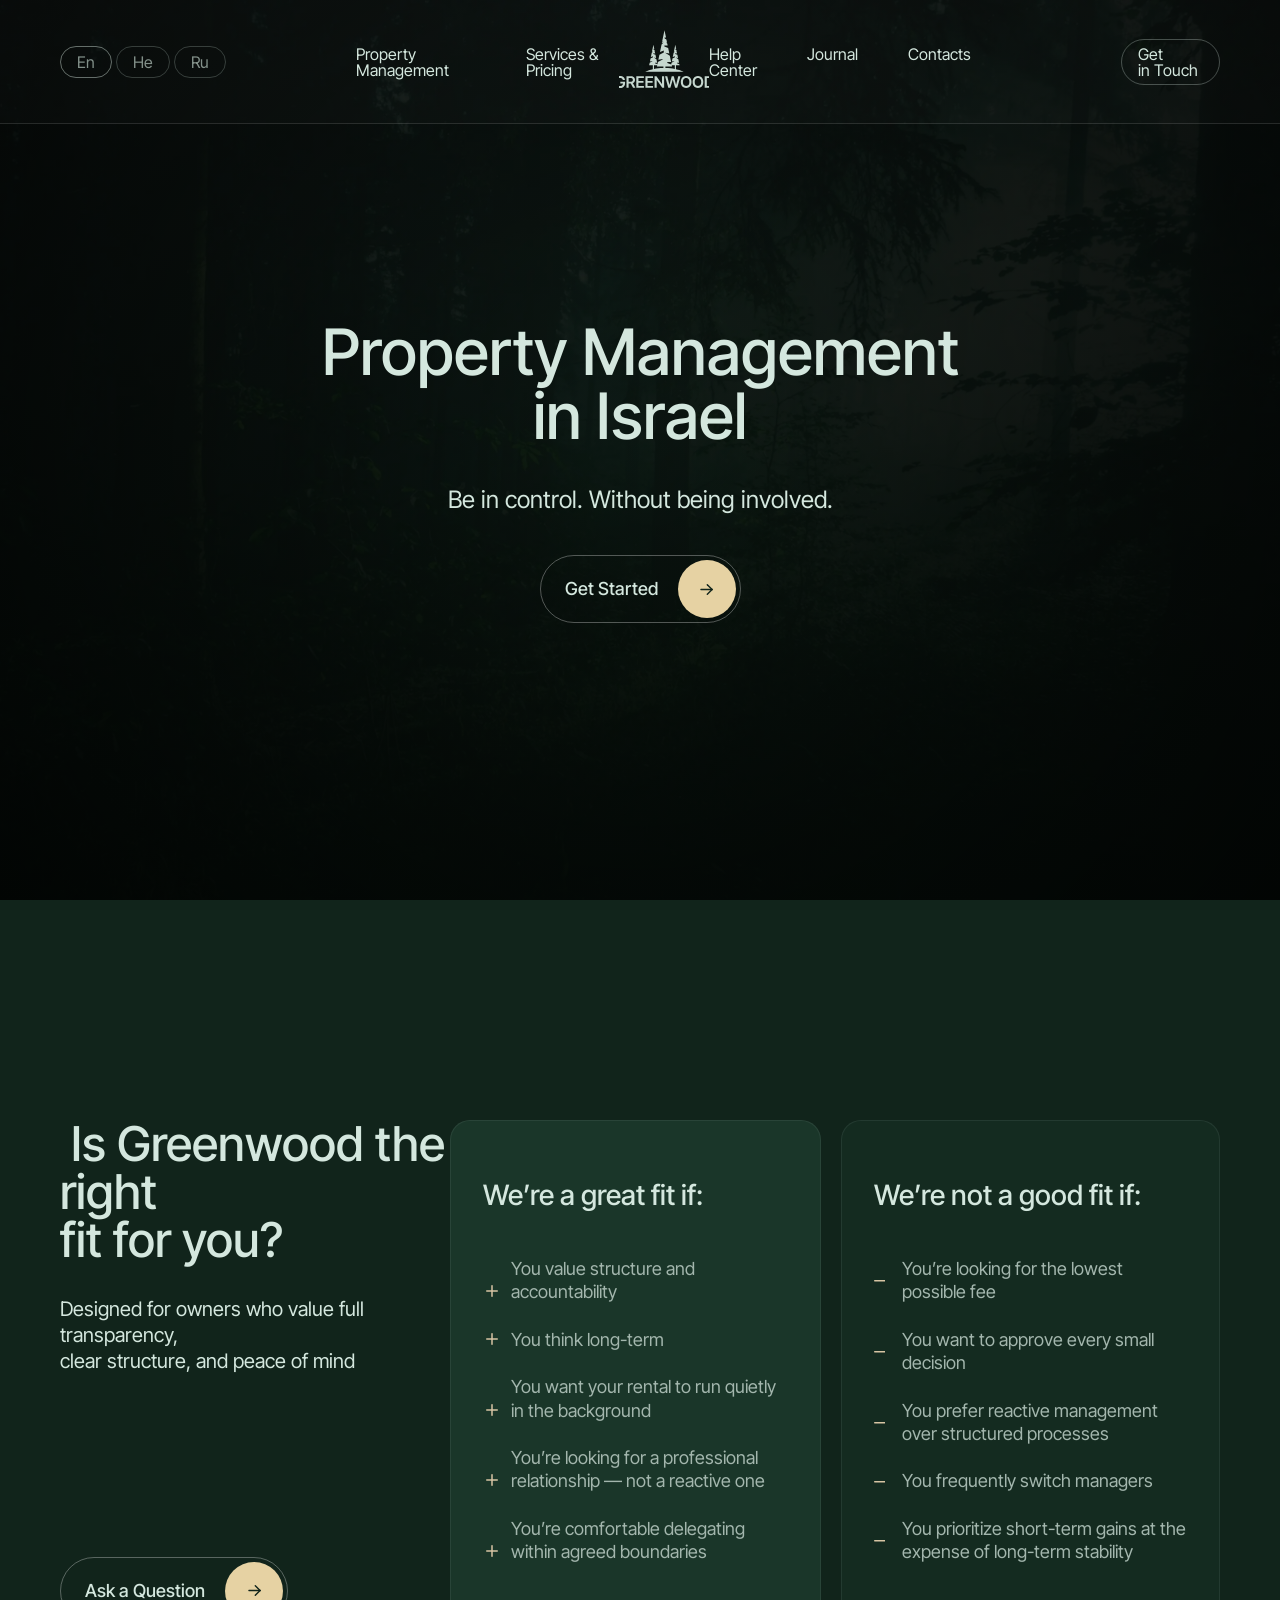
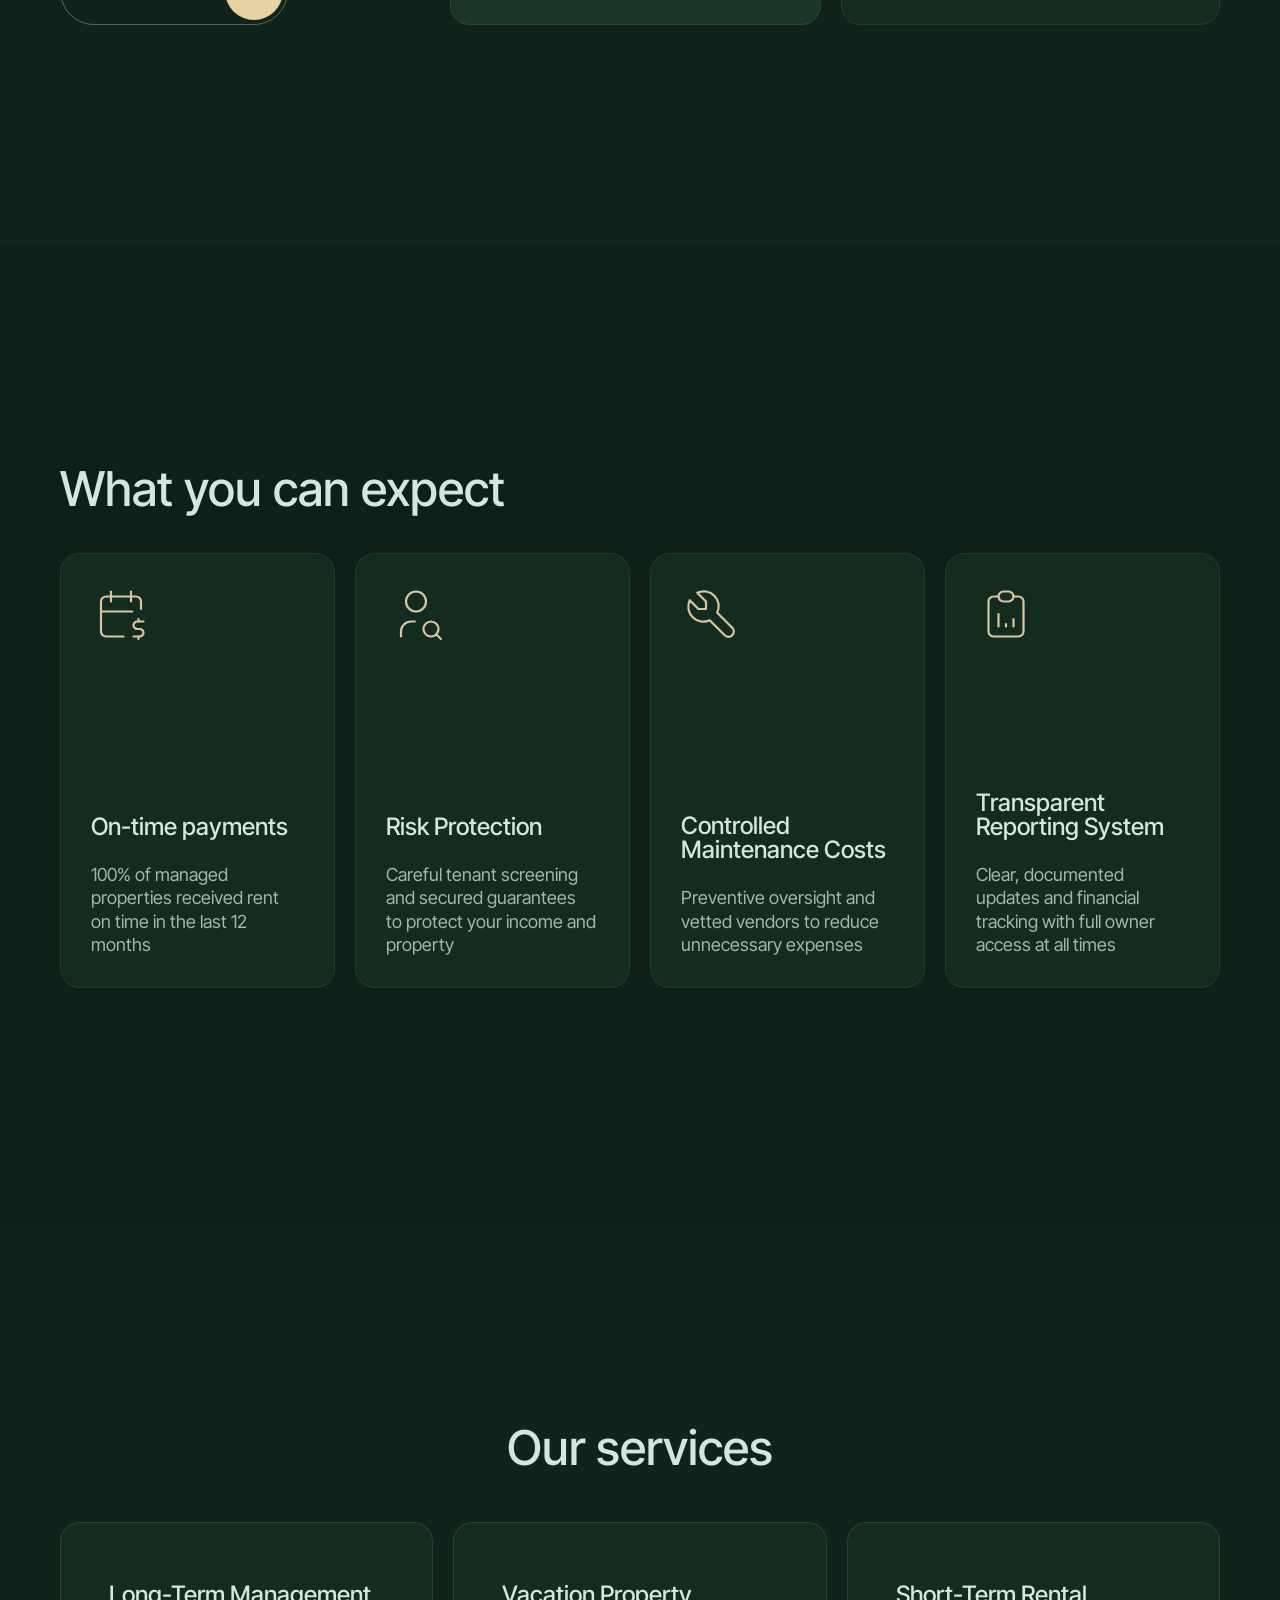
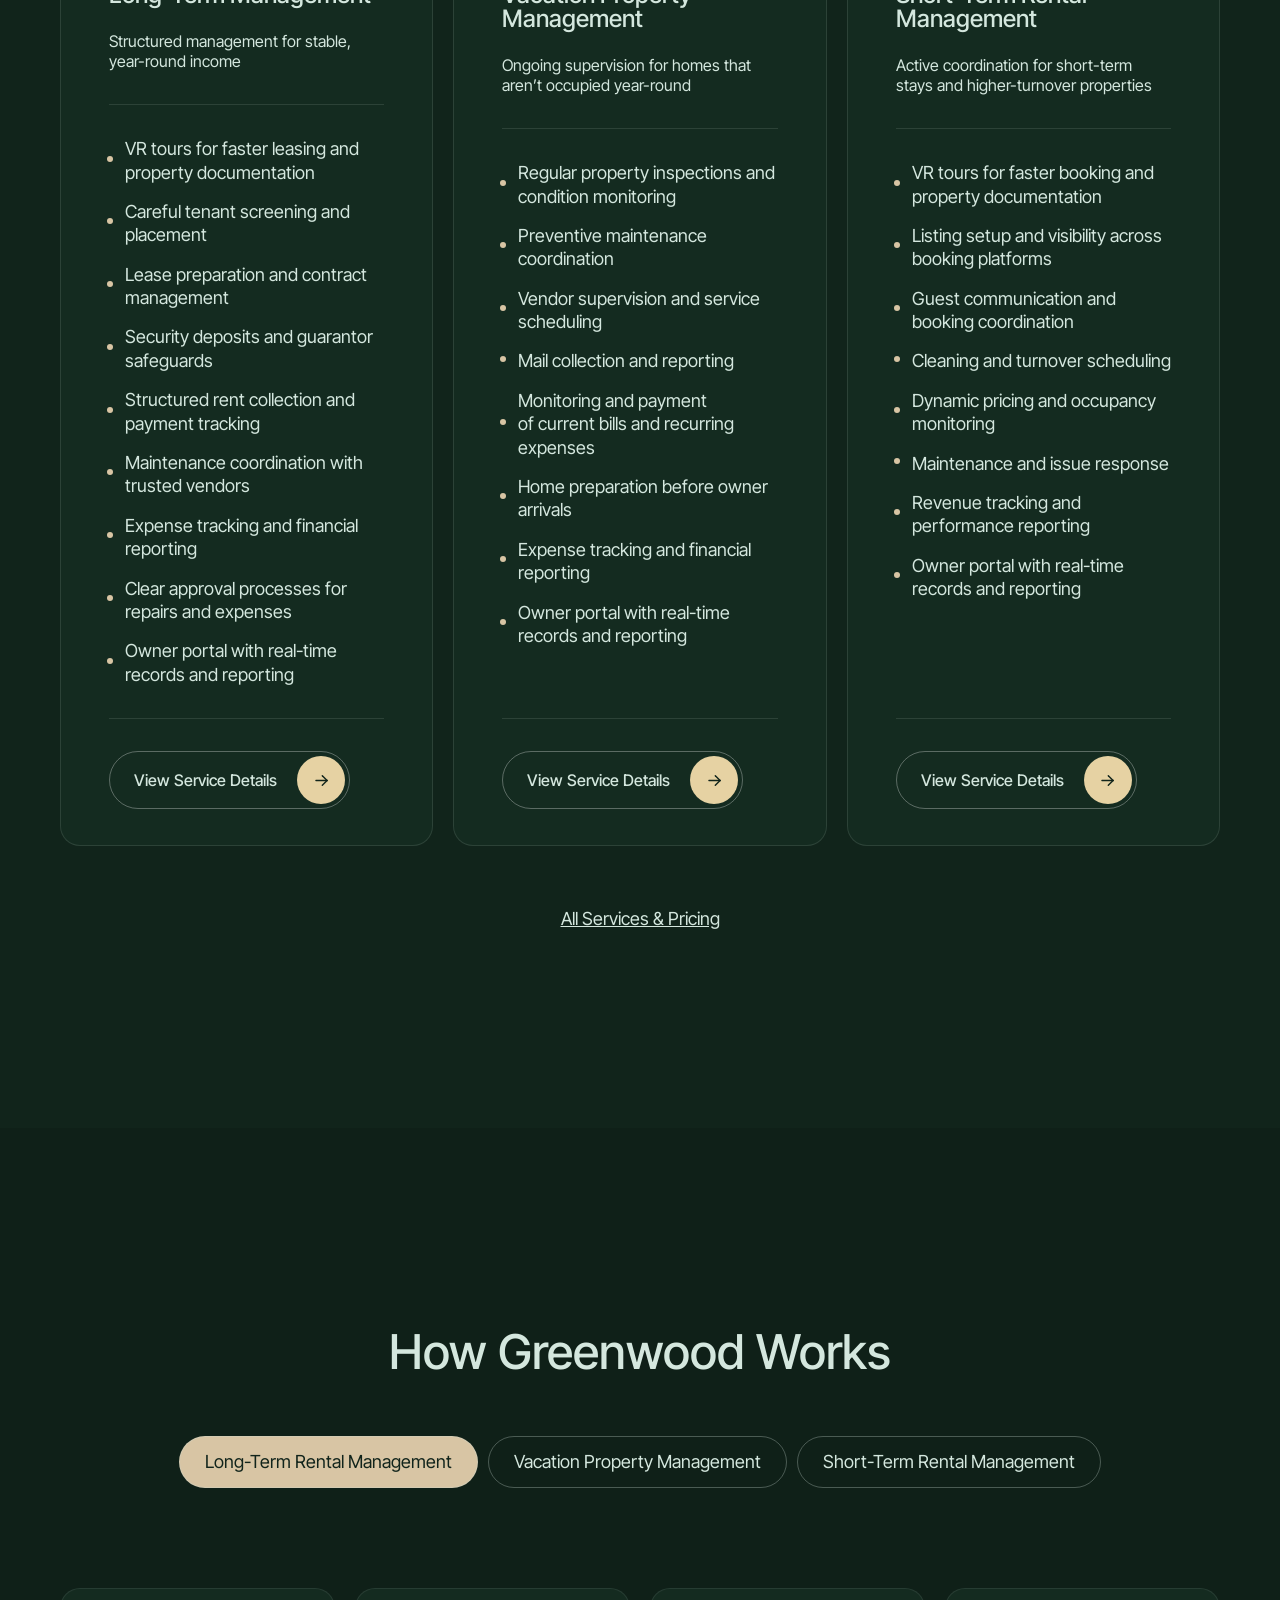
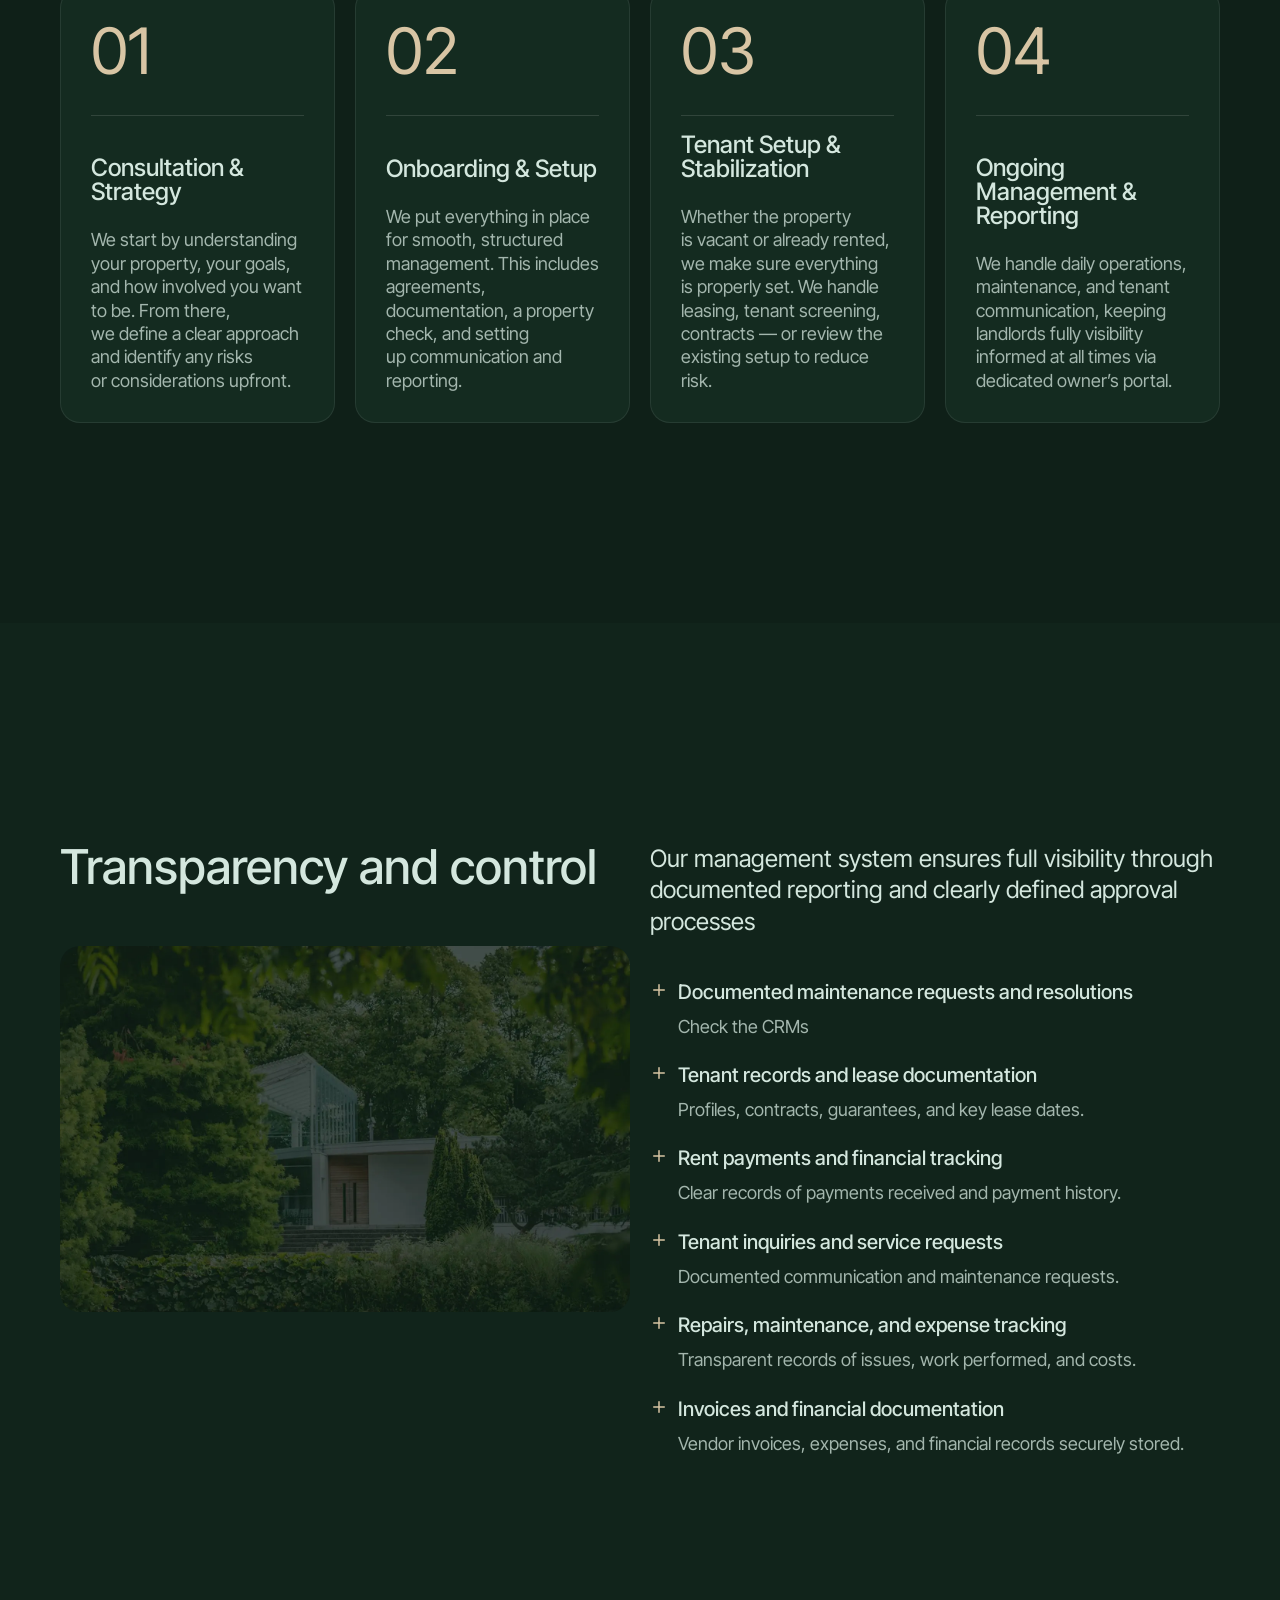
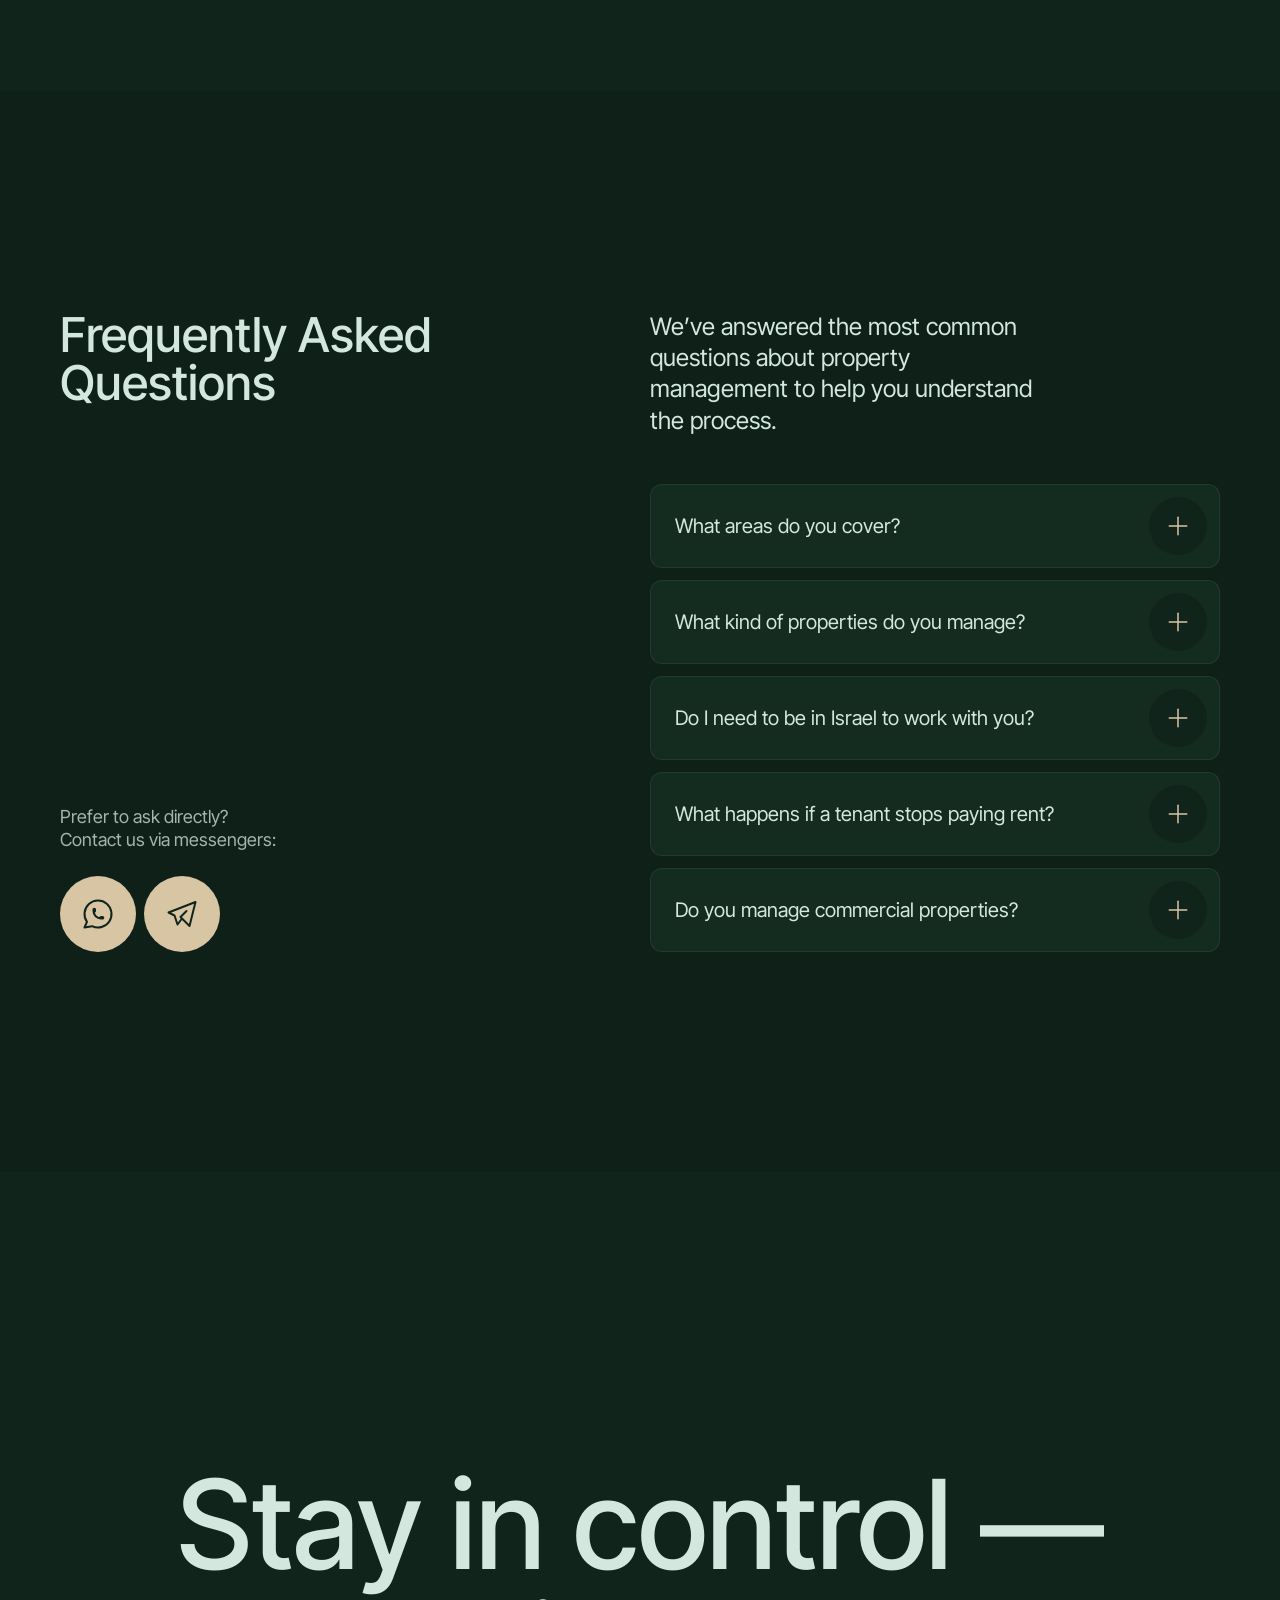
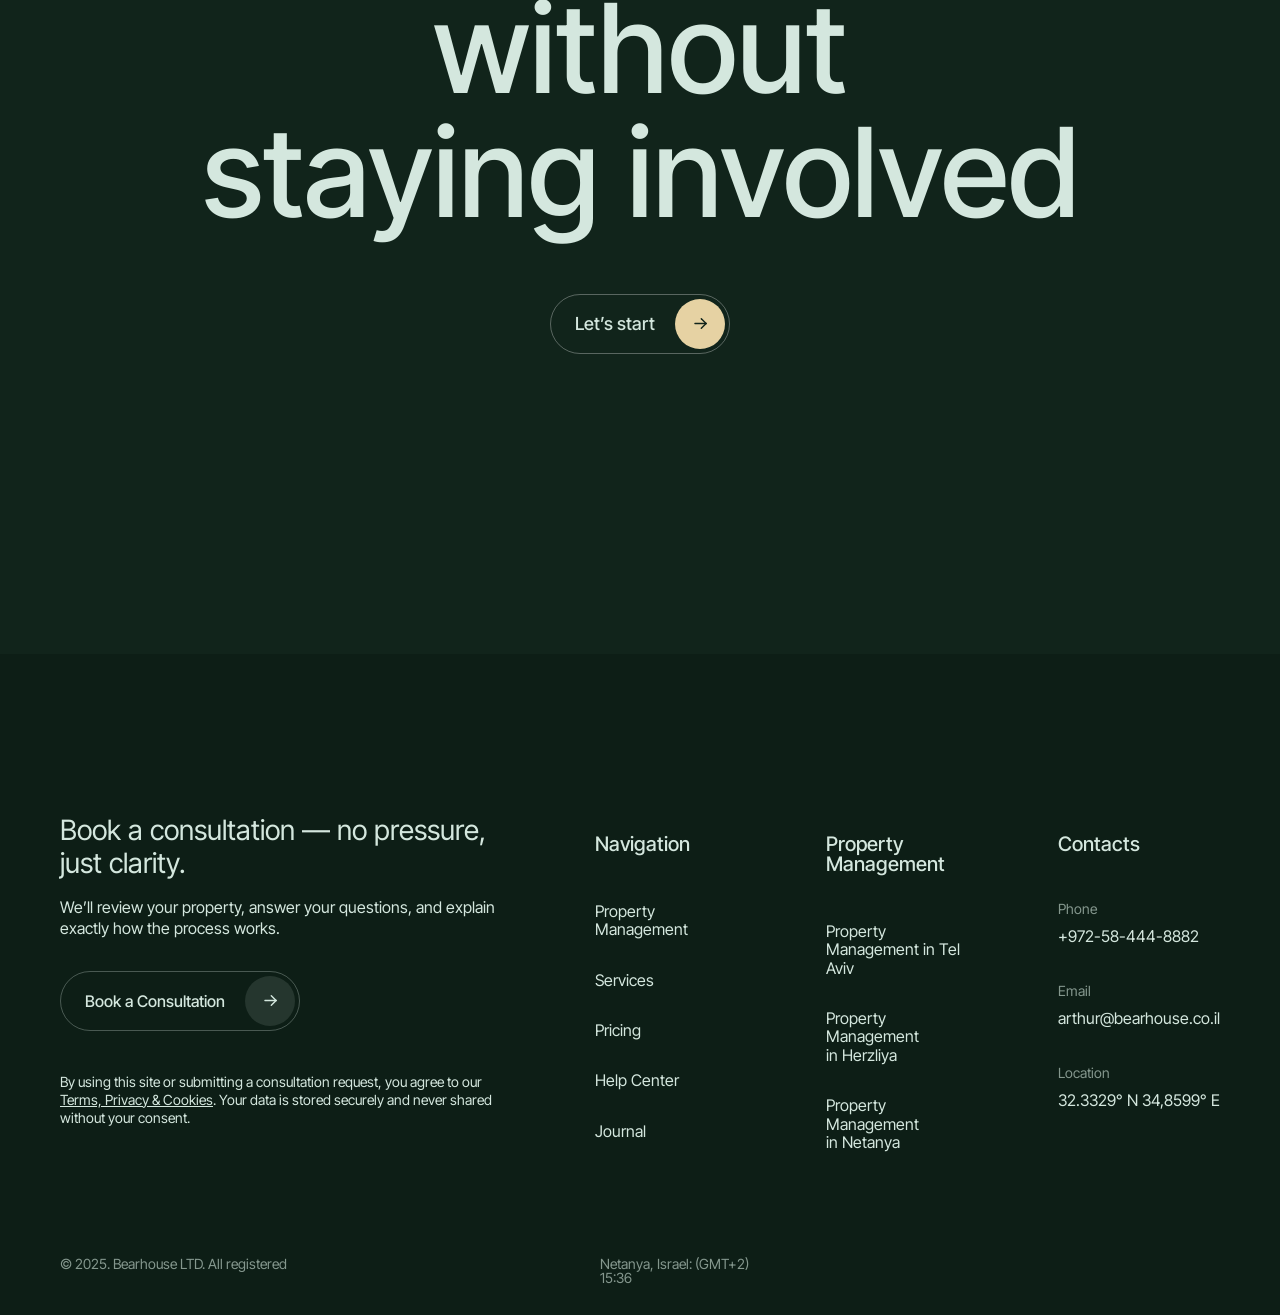
==== index.html @ 45502c93 "SEO & Accessibility" ====
<!doctype html><html lang="ru" class="page"><head><meta charset="UTF-8"><meta name="viewport" content="width=device-width,initial-scale=1"><link rel="shortcut icon" href="favicon.ico" type="image/x-icon"><meta http-equiv="X-UA-Compatible" content="ie=edge"><meta name="theme-color" content="#111111"><title>Property Management in Israel — Greenwood</title><meta name="description" content="Professional property management services in Israel. Full-service solutions for long-term, short-term, and vacation rentals. Stay in control without being involved."><meta name="keywords" content="property management Israel, rental management Israel, vacation rental Israel, real estate management Israel, landlord services Israel"><meta name="author" content="Greenwood"><meta name="viewport" content="width=device-width,initial-scale=1"><meta property="og:title" content="Property Management in Israel | Greenwood"><meta property="og:description" content="Be in control. Without being involved. Full-service property management in Israel."><meta property="og:type" content="website"><link rel="canonical" href="https://kostiasav.github.io/greenwood/"><link rel="preconnect" href="https://fonts.googleapis.com"><link rel="preconnect" href="https://fonts.gstatic.com" crossorigin><link href="https://fonts.googleapis.com/css2?family=Inter+Tight:ital,wght@0,100..900;1,100..900&display=swap" rel="stylesheet"><link rel="stylesheet" href="css/vendor.css"><link rel="stylesheet" href="css/main.css"><script defer="defer" src="js/main.js"></script></head><body class="page__body"><div class="site-container"><header class="header"><div class="container"><div class="header__content"><div class="header-left"><div class="lang-switch"><button class="active">En</button> <button>He</button> <button>Ru</button></div><nav class="nav-left"><a href="#">Property Management</a> <a href="#">Services & Pricing</a></nav></div><a href="/" class="header-logo"><img loading="lazy" src="img/svg/logo.svg" class="Greenwood" width="101" height="60" alt="Green Wood"></a><div class="header-right"><nav class="nav-right"><a href="#">Help Center</a> <a href="#">Journal</a> <a href="#">Contacts</a></nav><a href="#" class="btn-outline">Get in Touch</a></div></div></div></header><main class="main"><section class="hero"><div class="container"><div class="hero-content"><h1>Property Management in Israel</h1><p>Be in control. Without being involved.</p><a href="#" class="btn--standard"><span>Get Started</span><div class="icon"><img loading="lazy" src="img/svg/arrow-btn--standard.svg" class="btn--standard--icon" width="19" height="19" alt="Get Started"></div></a></div></div></section><section class="fit-section"><div class="container"><div class="fit__content"><div class="fit__left"><h2> Is Greenwood the right<br>fit for you?</h2><p>Designed for owners who value full transparency,<br>clear structure, and peace of mind</p><a href="#" class="btn--standard"><span>Ask a Question</span><div class="icon"><img loading="lazy" src="img/svg/arrow-btn--standard.svg" class="btn--standard--icon" width="19" height="19" alt="Ask a Question"></div></a></div><div class="fit__right"><div class="fit__item"><h3>We’re a great fit if:</h3><ul class="fit__item__list"><li>You value structure and accountability</li><li>You think long-term</li><li>You want your rental to run quietly in the background</li><li>You’re looking for a professional relationship — not a reactive one</li><li>You’re comfortable delegating within agreed boundaries</li></ul></div><div class="fit__item"><h3>We’re not a good fit if:</h3><ul class="fit__item__list"><li>You’re looking for the lowest possible fee</li><li>You want to approve every small decision</li><li>You prefer reactive management over structured processes</li><li>You frequently switch managers</li><li>You prioritize short-term gains at the expense of long-term stability</li></ul></div></div></div></div></section><section class="benefits"><div class="container"><h2 class="section-title">What you can expect</h2><ul class="benefits__list"><li class="benefit"><img loading="lazy" src="img/svg/benefit-4.svg" class="image" width="60" height="60" alt="On-time payments"><h3 class="benefit-title">On-time payments</h3><p class="benefit-description">100% of managed properties received rent on time in the last 12 months</p></li><li class="benefit"><img loading="lazy" src="img/svg/benefit-3.svg" class="image" width="60" height="60" alt="On-time payments"><h3 class="benefit-title">Risk Protection</h3><p class="benefit-description">Careful tenant screening and secured guarantees to protect your income and property</p></li><li class="benefit"><img loading="lazy" src="img/svg/benefit-2.svg" class="image" width="60" height="60" alt="On-time payments"><h3 class="benefit-title">Controlled Maintenance Costs</h3><p class="benefit-description">Preventive oversight and vetted vendors to reduce unnecessary expenses</p></li><li class="benefit"><img loading="lazy" src="img/svg/benefit-1.svg" class="image" width="60" height="60" alt="On-time payments"><h3 class="benefit-title">Transparent Reporting System</h3><p class="benefit-description">Clear, documented updates and financial tracking with full owner access at all times</p></li></ul></div></section><section class="services"><div class="container"><h2 class="section-title center">Our services</h2><ul class="services__list"><li class="service"><h3 class="service-title">Long-Term Management</h3><p class="service-description">Structured management for stable, year-round income</p><ul class="service__list"><li>VR tours for faster leasing and property documentation</li><li>Careful tenant screening and placement</li><li>Lease preparation and contract management</li><li>Security deposits and guarantor safeguards</li><li>Structured rent collection and payment tracking</li><li>Maintenance coordination with trusted vendors</li><li>Expense tracking and financial reporting</li><li>Clear approval processes for repairs and expenses</li><li>Owner portal with real-time records and reporting</li></ul><div class="services_btn__wrapper"><a href="#" class="btn--standard"><span>View Service Details</span><div class="icon"><img loading="lazy" src="img/svg/arrow-btn--standard.svg" class="btn--standard--icon" width="19" height="19" alt="View Service Details"></div></a></div></li><li class="service"><h3 class="service-title">Vacation Property Management</h3><p class="service-description">Ongoing supervision for homes that aren’t occupied year-round</p><ul class="service__list"><li>Regular property inspections and condition monitoring</li><li>Preventive maintenance coordination</li><li>Vendor supervision and service scheduling</li><li>Mail collection and reporting</li><li>Monitoring and payment of current bills and recurring expenses</li><li>Home preparation before owner arrivals</li><li>Expense tracking and financial reporting</li><li>Owner portal with real-time records and reporting</li></ul><div class="services_btn__wrapper"><a href="#" class="btn--standard"><span>View Service Details</span><div class="icon"><img loading="lazy" src="img/svg/arrow-btn--standard.svg" class="btn--standard--icon" width="19" height="19" alt="View Service Details"></div></a></div></li><li class="service"><h3 class="service-title">Short-Term Rental Management</h3><p class="service-description">Active coordination for short-term stays and higher-turnover properties</p><ul class="service__list"><li>VR tours for faster booking and property documentation</li><li>Listing setup and visibility across booking platforms</li><li>Guest communication and booking coordination</li><li>Cleaning and turnover scheduling</li><li>Dynamic pricing and occupancy monitoring</li><li>Maintenance and issue response</li><li>Revenue tracking and performance reporting</li><li>Owner portal with real-time records and reporting</li></ul><div class="services_btn__wrapper"><a href="#" class="btn--standard"><span>View Service Details</span><div class="icon"><img loading="lazy" src="img/svg/arrow-btn--standard.svg" class="btn--standard--icon" width="19" height="19" alt="View Service Details"></div></a></div></li></ul><a href="#" class="services-link">All Services & Pricing</a></div></section><section class="process"><div class="container"><h2 class="section-title center">How Greenwood Works</h2><div class="process__tabs"><div class="tabs__switchers"><button class="tabs__switch active">Long-Term Rental Management</button> <button class="tabs__switch">Vacation Property Management</button> <button class="tabs__switch">Short-Term Rental Management</button></div><div class="tabs__panels"><div class="tabs__panel active"><div class="tab__item"><h4>01</h4><h3>Consultation & Strategy</h3><p>We start by understanding your property, your goals, and how involved you want to be. From there, we define a clear approach and identify any risks or considerations upfront.</p></div><div class="tab__item"><h4>02</h4><h3>Onboarding & Setup</h3><p>We put everything in place for smooth, structured management. This includes agreements, documentation, a property check, and setting up communication and reporting.</p></div><div class="tab__item"><h4>03</h4><h3>Tenant Setup & Stabilization</h3><p>Whether the property is vacant or already rented, we make sure everything is properly set. We handle leasing, tenant screening, contracts — or review the existing setup to reduce risk.</p></div><div class="tab__item"><h4>04</h4><h3>Ongoing Management & Reporting</h3><p>We handle daily operations, maintenance, and tenant communication, keeping landlords fully visibility informed at all times via dedicated owner’s portal.</p></div></div><div class="tabs__panel"><div class="tab__item"><h4>05</h4><h3>Consultation & Strategy</h3><p>We start by understanding your property, your goals, and how involved you want to be. From there, we define a clear approach and identify any risks or considerations upfront.</p></div><div class="tab__item"><h4>06</h4><h3>Onboarding & Setup</h3><p>We put everything in place for smooth, structured management. This includes agreements, documentation, a property check, and setting up communication and reporting.</p></div><div class="tab__item"><h4>07</h4><h3>Tenant Setup & Stabilization</h3><p>Whether the property is vacant or already rented, we make sure everything is properly set. We handle leasing, tenant screening, contracts — or review the existing setup to reduce risk.</p></div><div class="tab__item"><h4>08</h4><h3>Ongoing Management & Reporting</h3><p>We handle daily operations, maintenance, and tenant communication, keeping landlords fully visibility informed at all times via dedicated owner’s portal.</p></div></div><div class="tabs__panel"><div class="tab__item"><h4>09</h4><h3>Consultation & Strategy</h3><p>We start by understanding your property, your goals, and how involved you want to be. From there, we define a clear approach and identify any risks or considerations upfront.</p></div><div class="tab__item"><h4>10</h4><h3>Onboarding & Setup</h3><p>We put everything in place for smooth, structured management. This includes agreements, documentation, a property check, and setting up communication and reporting.</p></div><div class="tab__item"><h4>11</h4><h3>Tenant Setup & Stabilization</h3><p>Whether the property is vacant or already rented, we make sure everything is properly set. We handle leasing, tenant screening, contracts — or review the existing setup to reduce risk.</p></div><div class="tab__item"><h4>12</h4><h3>Ongoing Management & Reporting</h3><p>We handle daily operations, maintenance, and tenant communication, keeping landlords fully visibility informed at all times via dedicated owner’s portal.</p></div></div></div></div></div></section><section class="transparency"><div class="container"><div class="transparency__content"><div class="transparency__left"><h2 class="section-title">Transparency and control</h2><div class="transparency__image"><img src="img/transparency-image.webp" alt="Transparency and control"></div></div><div class="transparency__right"><h3 class="transparency__right-title">Our management system ensures full visibility through documented reporting and clearly defined approval processes</h3><ul class="transparency__list"><li class="transparency__item"><h3>Documented maintenance requests and resolutions</h3><p>Check the CRMs</p></li><li class="transparency__item"><h3>Tenant records and lease documentation</h3><p>Profiles, contracts, guarantees, and key lease dates.</p></li><li class="transparency__item"><h3>Rent payments and financial tracking</h3><p>Clear records of payments received and payment history.</p></li><li class="transparency__item"><h3>Tenant inquiries and service requests</h3><p>Documented communication and maintenance requests.</p></li><li class="transparency__item"><h3>Repairs, maintenance, and expense tracking</h3><p>Transparent records of issues, work performed, and costs.</p></li><li class="transparency__item"><h3>Invoices and financial documentation</h3><p>Vendor invoices, expenses, and financial records securely stored.</p></li></ul></div></div></div></section><section class="testimonials"></section><section class="faq"><div class="container"><div class="faq__content"><div class="faq__left"><h2 class="section-title">Frequently Asked Questions</h2><p class="faq-subtitle">Prefer to ask directly?<br>Contact us via messengers:</p><div class="socials"><a href="#" class="socials__item"><svg width="36" height="36" viewBox="0 0 36 36" fill="none" xmlns="http://www.w3.org/2000/svg"><g clip-path="url(#clip0_4432_2106)"><path d="M4.5 31.5001L6.975 25.8001C5.08149 23.1122 4.234 19.8256 4.59157 16.5572C4.94913 13.2888 6.48718 10.2633 8.91706 8.04836C11.3469 5.83343 14.5016 4.5814 17.7891 4.52722C21.0765 4.47305 24.2707 5.62047 26.7723 7.75413C29.2738 9.8878 30.9107 12.861 31.3758 16.1159C31.8408 19.3707 31.1021 22.6834 29.2982 25.4322C27.4942 28.1811 24.7492 30.1771 21.5781 31.0457C18.407 31.9144 15.0279 31.5959 12.075 30.1501L4.5 31.5001Z" stroke="#11241B" stroke-width="2" stroke-linecap="round" stroke-linejoin="round"/><path d="M13.5 15C13.5 15.1989 13.579 15.3897 13.7197 15.5303C13.8603 15.671 14.0511 15.75 14.25 15.75C14.4489 15.75 14.6397 15.671 14.7803 15.5303C14.921 15.3897 15 15.1989 15 15V13.5C15 13.3011 14.921 13.1103 14.7803 12.9697C14.6397 12.829 14.4489 12.75 14.25 12.75C14.0511 12.75 13.8603 12.829 13.7197 12.9697C13.579 13.1103 13.5 13.3011 13.5 13.5V15ZM13.5 15C13.5 16.9891 14.2902 18.8968 15.6967 20.3033C17.1032 21.7098 19.0109 22.5 21 22.5M21 22.5H22.5C22.6989 22.5 22.8897 22.421 23.0303 22.2803C23.171 22.1397 23.25 21.9489 23.25 21.75C23.25 21.5511 23.171 21.3603 23.0303 21.2197C22.8897 21.079 22.6989 21 22.5 21H21C20.8011 21 20.6103 21.079 20.4697 21.2197C20.329 21.3603 20.25 21.5511 20.25 21.75C20.25 21.9489 20.329 22.1397 20.4697 22.2803C20.6103 22.421 20.8011 22.5 21 22.5Z" stroke="#11241B" stroke-width="2" stroke-linecap="round" stroke-linejoin="round"/></g><defs><clipPath id="clip0_4432_2106"><rect width="36" height="36" fill="white"/></clipPath></defs></svg> </a><a href="#" class="socials__item"><svg width="36" height="36" viewBox="0 0 36 36" fill="none" xmlns="http://www.w3.org/2000/svg"><g clip-path="url(#clip0_4432_441)"><path d="M22.5 15L16.5 21L25.5 30L31.5 6L4.5 16.5L10.5 19.5L13.5 28.5L18 22.5" stroke="#11241B" stroke-width="2" stroke-linecap="round" stroke-linejoin="round"/></g><defs><clipPath id="clip0_4432_441"><rect width="36" height="36" fill="white"/></clipPath></defs></svg></a></div></div><div class="faq__right"><h3 class="faq__right-title">We’ve answered the most common questions about property management to help you understand the process.</h3><ul class="faq__list"><li class="faq__item"><div class="faq__head"><h4>What areas do you cover?</h4><div class="faq__icon"><img src="img/svg/faq-icon.svg" alt="What areas do you cover?" srcset="img/svg/faq-icon.svg"></div></div><div class="faq__body"><p>Every plan specifies exactly which services are covered. Scope changes require written agreement — no informal extensions.</p></div></li><li class="faq__item"><div class="faq__head"><h4>What kind of properties do you manage?</h4><div class="faq__icon"><img src="img/svg/faq-icon.svg" alt="What kind of properties do you manage?" srcset="img/svg/faq-icon.svg"></div></div><div class="faq__body"><p>Every plan specifies exactly which services are covered. Scope changes require written agreement — no informal extensions.</p></div></li><li class="faq__item"><div class="faq__head"><h4>Do I need to be in Israel to work with you?</h4><div class="faq__icon"><img src="img/svg/faq-icon.svg" alt="Do I need to be in Israel to work with you?" srcset="img/svg/faq-icon.svg"></div></div><div class="faq__body"><p>Every plan specifies exactly which services are covered. Scope changes require written agreement — no informal extensions.</p></div></li><li class="faq__item"><div class="faq__head"><h4>What happens if a tenant stops paying rent?</h4><div class="faq__icon"><img src="img/svg/faq-icon.svg" alt="What happens if a tenant stops paying rent?" srcset="img/svg/faq-icon.svg"></div></div><div class="faq__body"><p>Every plan specifies exactly which services are covered. Scope changes require written agreement — no informal extensions.</p></div></li><li class="faq__item"><div class="faq__head"><h4>Do you manage commercial properties?</h4><div class="faq__icon"><img src="img/svg/faq-icon.svg" alt="Do you manage commercial properties?" srcset="img/svg/faq-icon.svg"></div></div><div class="faq__body"><p>Every plan specifies exactly which services are covered. Scope changes require written agreement — no informal extensions.</p></div></li></ul></div></div></div></section><section class="cta"><div class="container"><div class="cta__content"><h2 class="cta-title">Stay in control — without<br>staying involved</h2><a href="#" class="btn--standard"><span>Let’s start</span><div class="icon"><img loading="lazy" src="img/svg/arrow-btn--standard.svg" class="btn--standard--icon" width="19" height="19" alt="Let’s start"></div></a></div></div></section></main><footer class="footer"><div class="container"><div class="footer__top"><div class="footer__col__main"><h2 class="footer-main-title">Book a consultation — no pressure, just clarity.</h2><p class="footer-main-subtitle">We’ll review your property, answer your questions, and explain exactly how the process works.</p><a href="#" class="btn--white"><span>Book a Consultation</span><div class="icon"><img loading="lazy" src="img/svg/arrow-btn--white.svg" class="btn--standard--icon" width="19" height="19" alt="Get Started"></div></a><p class="footer-main-desc">By using this site or submitting a consultation request, you agree to our <a href="#">Terms, Privacy & Cookies</a>. Your data is stored securely and never shared without your consent.</p></div><div class="footer__col"><h3 class="footer__col-title">Navigation</h3><ul class="footer__col__list"><li><a href="#">Property Management</a></li><li><a href="#">Services</a></li><li><a href="#">Pricing</a></li><li><a href="#">Help Center</a></li><li><a href="#">Journal</a></li></ul></div><div class="footer__col"><h3 class="footer__col-title">Property Management</h3><ul class="footer__col__list"><li><a href="#">Property Management in Tel Aviv</a></li><li><a href="#">Property Management in Herzliya</a></li><li><a href="#">Property Management in Netanya</a></li></ul></div><div class="footer__col"><h3 class="footer__col-title">Contacts</h3><ul class="footer__col__list"><li><h4>Phone</h4><span><a href="tel:972584448882">+972-58-444-8882</a></span></li><li><h4>Email</h4><span><a href="mailto:arthur@bearhouse.co.il">arthur@bearhouse.co.il</a></span></li><li><h4>Location</h4><span>32.3329° N 34,8599° E</span></li></ul></div></div><div class="footer__bottom"><span>© 2025. Bearhouse LTD. All registered</span><span>Netanya, Israel: (GMT+2) 15:36</span></div></div></footer></div></body></html>
---- css/main.css ----
:root{--font-family:"Inter Tight",sans-serif;--content-width:1800px;--container-offset:60px;--container-width:calc(var(--content-width) + (var(--container-offset) * 2));--light-color:#fff}.custom-checkbox__field:checked+.custom-checkbox__content::after{opacity:1}.custom-checkbox__field:focus+.custom-checkbox__content::before{outline:red solid 2px;outline-offset:2px}.custom-checkbox__field:disabled+.custom-checkbox__content{opacity:.4;pointer-events:none}*,::after,::before{-webkit-box-sizing:border-box;box-sizing:border-box}body{background-color:#11241b}.page{height:100%;font-family:var(--font-family,sans-serif);-webkit-text-size-adjust:100%;scroll-behavior:smooth}.page__body{margin:0;min-width:360px;min-height:100%;font-size:16px}img{height:auto;max-width:100%;-o-object-fit:cover;object-fit:cover}a{text-decoration:none}.site-container{overflow:hidden}.is-hidden{display:none!important}.btn-reset{border:none;padding:0;background-color:transparent;cursor:pointer}.list-reset{list-style:none;margin:0;padding:0}.input-reset{-webkit-appearance:none;-moz-appearance:none;appearance:none;border:none;border-radius:0;background-color:#fff}.input-reset::-webkit-search-cancel-button,.input-reset::-webkit-search-decoration,.input-reset::-webkit-search-results-button,.input-reset::-webkit-search-results-decoration{display:none}.visually-hidden{position:absolute;overflow:hidden;margin:-1px;border:0;padding:0;width:1px;height:1px;clip:rect(0 0 0 0)}.container{margin:0 auto;padding:0 var(--container-offset);max-width:var(--container-width)}.centered{text-align:center}.dis-scroll{position:fixed;left:0;top:0;overflow:hidden;width:100%;height:100vh;-ms-scroll-chaining:none;overscroll-behavior:none}.page--ios .dis-scroll{position:relative}.header{position:absolute;width:100%;top:0;left:0;padding:30px 0;z-index:100;border-bottom:1px solid rgba(255,255,255,.12);background:rgba(255,255,255,.01)}.header .header__content{display:-webkit-box;display:-ms-flexbox;display:flex;-webkit-box-pack:justify;-ms-flex-pack:justify;justify-content:space-between;-webkit-box-align:center;-ms-flex-align:center;align-items:center}.header-left{display:-webkit-box;display:-ms-flexbox;display:flex;-webkit-box-align:center;-ms-flex-align:center;align-items:center;gap:130px}.header-left .lang-switch{display:-webkit-box;display:-ms-flexbox;display:flex;gap:4px}.header-left .lang-switch button{color:rgba(212,231,222,.6);font-family:"Inter Tight";font-style:600;font-weight:400;padding:6px 16px;border-radius:20px;border:1px solid rgba(198,215,207,.24);background:0 0;cursor:pointer;font-size:16px;-webkit-transition:.3s;transition:.3s}.header-left .lang-switch button:hover{color:#d4e7de;border:1px solid rgba(198,215,207,.48)}.header-left .lang-switch .active{border:1px solid rgba(198,215,207,.48)}.header-left .nav-left{display:-webkit-box;display:-ms-flexbox;display:flex;gap:50px}.header-left .nav-left a{color:#d4e7de;font-style:600;font-size:16px;font-weight:400;line-height:100%;-webkit-transition:.3s;transition:.3s}.header-left .nav-left a:hover{color:#d8c5a4}.header-logo img{height:60px}.header-right{display:-webkit-box;display:-ms-flexbox;display:flex;-webkit-box-align:center;-ms-flex-align:center;align-items:center;gap:150px}.header-right .nav-right{display:-webkit-box;display:-ms-flexbox;display:flex;gap:50px}.header-right .nav-right a{color:#d4e7de;font-style:600;font-size:16px;font-weight:400;line-height:100%;-webkit-transition:.3s;transition:.3s}.header-right .nav-right a:hover{color:#d8c5a4}.header-right .btn-outline{color:#d4e7de;font-style:600;font-size:16px;font-weight:400;line-height:100%;padding:6px 16px;border:1px solid rgba(198,215,207,.32);border-radius:25px;text-decoration:none;-webkit-transition:.3s;transition:.3s}.header-right .btn-outline:hover{color:#11241b;background:#d8c5a4}.hero{position:relative;min-height:100vh;display:-webkit-box;display:-ms-flexbox;display:flex;-webkit-box-align:center;-ms-flex-align:center;align-items:center;-webkit-box-pack:center;-ms-flex-pack:center;justify-content:center;text-align:center;color:#fff;overflow:hidden;background:url(../img/hero-bg.webp) center/cover no-repeat}.hero::before{content:"";position:absolute;inset:0;background:radial-gradient(circle at center,rgba(0,0,0,.2),rgba(0,0,0,.7)),-webkit-gradient(linear,left top,left bottom,from(rgba(10,25,20,.4)),to(rgba(5,15,10,.9)));background:radial-gradient(circle at center,rgba(0,0,0,.2),rgba(0,0,0,.7)),linear-gradient(180deg,rgba(10,25,20,.4),rgba(5,15,10,.9));z-index:1}.hero .container{position:relative;z-index:2}.hero-content{max-width:800px;margin:0 auto}.hero-content h1{color:#d4e7de;font-style:Medium;font-size:64px;font-weight:500;line-height:100%;letter-spacing:-4%;text-align:center;margin-bottom:0}.hero-content p{color:#d4e7de;font-family:"Inter Tight";font-style:600;font-size:24px;font-weight:400;line-height:130%;letter-spacing:-2%;text-align:center;margin-top:36px;margin-bottom:40px}.fit-section{padding:220px 0;background:#11241b}.fit-section .fit__content{display:-ms-grid;display:grid;-ms-grid-columns:1fr 2fr;grid-template-columns:1fr 2fr;gap:5px;-webkit-box-align:stretch;-ms-flex-align:stretch;align-items:stretch}.fit-section .fit__content .fit__left{display:-webkit-box;display:-ms-flexbox;display:flex;-webkit-box-orient:vertical;-webkit-box-direction:normal;-ms-flex-direction:column;flex-direction:column}.fit-section .fit__content .fit__left h2{color:#d4e7de;font-style:Medium;font-size:48px;font-weight:500;line-height:100%;letter-spacing:-4%;margin:0}.fit-section .fit__content .fit__left p{color:#d4e7de;font-style:600;font-size:20px;font-weight:400;line-height:130%;letter-spacing:-2%;margin:32px 0}.fit-section .fit__content .fit__left .btn--standard{margin-top:auto;width:-webkit-fit-content;width:-moz-fit-content;width:fit-content}.fit-section .fit__content .fit__right{display:-webkit-box;display:-ms-flexbox;display:flex;gap:20px}.fit-section .fit__content .fit__right .fit__item{padding:60px 32px;border:1px solid rgba(212,231,222,.08);border-radius:20px;background:#142b20}.fit-section .fit__content .fit__right .fit__item:first-child{border:1px solid rgba(212,231,222,.08);border-radius:20px;background:#1a3629}.fit-section .fit__content .fit__right .fit__item h3{color:#d4e7de;font-style:medium;font-size:28px;font-weight:500;line-height:100%;margin:0 0 48px}.fit-section .fit__content .fit__right .fit__item .fit__item__list{display:-webkit-box;display:-ms-flexbox;display:flex;-webkit-box-orient:vertical;-webkit-box-direction:normal;-ms-flex-direction:column;flex-direction:column;gap:24px;padding-left:0;list-style:none;margin:0}.fit-section .fit__content .fit__right .fit__item .fit__item__list li{position:relative;color:#a3b6ad;font-style:600;font-size:18px;font-weight:400;line-height:130%;letter-spacing:-2%;padding-left:28px}.fit-section .fit__content .fit__right .fit__item .fit__item__list li::after{content:"";position:absolute;left:0;min-width:18px;width:18px;min-height:20px;height:20px;background-image:url(../img/svg/list-icon.svg);background-size:contain;background-repeat:no-repeat}.fit-section .fit__content .fit__right .fit__item:last-child .fit__item__list li::after{top:50%;min-width:10.5px;width:10.5px;min-height:2px;height:auto;background-image:url(../img/svg/list-icon-min.svg)}.benefits{padding:220px 0;background-color:#0f2018}.benefits__list{display:-ms-grid;display:grid;-ms-grid-columns:(1fr)[4];grid-template-columns:repeat(4,1fr);gap:20px;margin-top:40px;margin-left:0;padding:0;list-style:none}.benefit{display:-webkit-box;display:-ms-flexbox;display:flex;-webkit-box-orient:vertical;-webkit-box-direction:normal;-ms-flex-direction:column;flex-direction:column;border:1px solid rgba(212,231,222,.08);border-radius:20px;background:#142b20;padding:30px;height:435px}.benefit h3{color:#d4e7de;font-style:Medium;font-size:24px;font-weight:500;line-height:100%;letter-spacing:-2%;margin:auto 0 0}.benefit p{color:#a3b6ad;font-family:"Inter Tight";font-style:600;font-size:18px;font-weight:400;line-height:130%;letter-spacing:-2%;margin-top:24px;margin-bottom:0}.services{padding:200px 0;background-color:#11241b}.services__list{display:-ms-grid;display:grid;-ms-grid-columns:(1fr)[3];grid-template-columns:repeat(3,1fr);gap:20px;padding:0;margin:50px 0 0;list-style:none}.service{display:-webkit-box;display:-ms-flexbox;display:flex;-webkit-box-orient:vertical;-webkit-box-direction:normal;-ms-flex-direction:column;flex-direction:column;border:1px solid rgba(212,231,222,.12);border-radius:20px;background:#142b20;padding:60px 48px 36px}.service .service-title{color:#d4e7de;font-style:Medium;font-size:24px;font-weight:500;line-height:100%;letter-spacing:-2%;margin:0}.service .service-description{color:#d4e7de;font-family:"Inter Tight";font-size:16px;font-weight:400;line-height:130%;letter-spacing:-2%;margin:24px 0 0}.service .service__list{display:-webkit-box;display:-ms-flexbox;display:flex;-webkit-box-orient:vertical;-webkit-box-direction:normal;-ms-flex-direction:column;flex-direction:column;gap:16px;margin:32px 0;padding:32px 0 0;border-top:1px solid rgba(212,231,222,.12);list-style:none}.service .service__list li{position:relative;color:#d4e7de;font-style:600;font-size:18px;font-weight:400;line-height:130%;padding-left:16px;letter-spacing:-2%}.service .service__list li::after{position:absolute;content:"";width:6px;height:6px;left:-2px;top:calc(50% - 2px);-webkit-transform:translateY(-50%);-ms-transform:translateY(-50%);transform:translateY(-50%);background-image:url(../img/svg/dot.svg)}.service .services_btn__wrapper{padding-top:32px;border-top:1px solid rgba(212,231,222,.12);margin-top:auto}.service .btn--standard span{font-size:16px}.service .btn--standard .icon{width:48px;height:48px}.services-link{display:block;width:-webkit-fit-content;width:-moz-fit-content;width:fit-content;color:#d4e7de;font-family:"Inter Tight";font-style:600;font-size:18px;font-weight:400;line-height:100%;letter-spacing:-2%;text-align:center;text-decoration-line:underline;margin:64px auto 0}.process{padding:200px 0;background-color:#0f2018}.tabs__switchers{display:-webkit-box;display:-ms-flexbox;display:flex;-webkit-box-pack:center;-ms-flex-pack:center;justify-content:center;-webkit-box-align:center;-ms-flex-align:center;align-items:center;gap:10px;margin-top:60px}.tabs__switchers .tabs__switch{display:-webkit-box;display:-ms-flexbox;display:flex;-webkit-box-align:center;-ms-flex-align:center;align-items:center;-webkit-box-pack:center;-ms-flex-pack:center;justify-content:center;padding:16px 25px;color:#d4e7de;font-style:600;font-size:18px;font-weight:400;line-height:100%;letter-spacing:-2%;background-color:transparent;border:1px solid rgba(198,215,207,.32);border-radius:50px;cursor:pointer;-webkit-transition:.5s;transition:.5s}.tabs__switchers .tabs__switch.active,.tabs__switchers .tabs__switch:hover{background-color:#d8c5a4;color:#11241b}.tabs__panels{margin-top:100px;position:relative}.tabs__panel{display:-ms-grid;display:grid;-ms-grid-columns:(1fr)[4];grid-template-columns:repeat(4,1fr);gap:20px;display:-ms-grid;display:grid;opacity:0;visibility:hidden;pointer-events:none;-webkit-transition:opacity .5s,visibility .5s;transition:opacity .5s,visibility .5s;position:absolute;inset:0}.tabs__panel .tab__item{display:-webkit-box;display:-ms-flexbox;display:flex;-webkit-box-orient:vertical;-webkit-box-direction:normal;-ms-flex-direction:column;flex-direction:column;height:435px;padding:30px;border:1px solid rgba(255,255,255,.08);border-radius:20px;background:#142b20}.tabs__panel .tab__item h4{display:block;color:#d8c5a4;font-style:600;font-size:64px;font-weight:400;line-height:100%;letter-spacing:-2%;margin:0;padding-bottom:31.5px;border-bottom:1px solid rgba(255,255,255,.12)}.tabs__panel .tab__item h3{color:#d4e7de;font-style:Medium;font-size:24px;font-weight:500;line-height:100%;letter-spacing:-2%;margin-top:auto;margin-bottom:0}.tabs__panel .tab__item p{color:#a3b6ad;font-style:600;font-size:18px;font-weight:400;line-height:130%;letter-spacing:-2%;margin:24px 0 0}.tabs__panel.active{opacity:1;visibility:visible;pointer-events:auto;position:relative}.tabs__switch.active{opacity:1}.tabs__switch{-webkit-transition:.3s;transition:.3s}.transparency{padding:220px 0;background-color:#11241b}.transparency__content{display:-ms-grid;display:grid;-ms-grid-columns:1fr 1fr;grid-template-columns:1fr 1fr;gap:20px;-webkit-box-pack:justify;-ms-flex-pack:justify;justify-content:space-between}.transparency__content .transparency__left .transparency__image{width:100%;height:auto;max-width:738px;max-height:474px;margin-top:55px}.transparency__content .transparency__left .transparency__image img{border-radius:20px}.transparency__content .transparency__right .transparency__right-title{color:#d4e7de;font-style:600;font-size:24px;font-weight:400;line-height:130%;letter-spacing:-2%;margin:0 0 42px}.transparency__content .transparency__right .transparency__list{display:-webkit-box;display:-ms-flexbox;display:flex;-webkit-box-orient:vertical;-webkit-box-direction:normal;-ms-flex-direction:column;flex-direction:column;gap:24px;list-style:none;padding-left:0}.transparency__content .transparency__right .transparency__list .transparency__item{position:relative;padding-left:28px}.transparency__content .transparency__right .transparency__list .transparency__item:after{content:"";position:absolute;top:0;left:0;min-width:18px;width:18px;min-height:20px;height:20px;background-image:url(../img/svg/list-icon.svg);background-size:contain;background-repeat:no-repeat}.transparency__content .transparency__right .transparency__list .transparency__item h3{color:#d4e7de;font-style:Medium;font-size:20px;font-weight:500;line-height:130%;letter-spacing:-2%;margin:0}.transparency__content .transparency__right .transparency__list .transparency__item p{color:#a3b6ad;font-family:"Inter Tight";font-style:600;font-size:18px;font-weight:400;line-height:130%;letter-spacing:-2%;margin:10px 0 0}.cta{padding:290px 0 300px;background-color:#11241b}.cta__content{display:-webkit-box;display:-ms-flexbox;display:flex;-webkit-box-align:center;-ms-flex-align:center;align-items:center;-webkit-box-orient:vertical;-webkit-box-direction:normal;-ms-flex-direction:column;flex-direction:column}.cta__content .cta-title{color:#d4e7de;font-style:Medium;font-size:124px;font-weight:500;line-height:100%;letter-spacing:-4%;text-align:center;margin:0 0 60px}.cta__content .btn--standard .icon{width:50px;height:50px}.faq{background:#0f2018;padding:220px 0}.faq__content{display:-ms-grid;display:grid;-ms-grid-columns:1fr 1fr;grid-template-columns:1fr 1fr;gap:20px}.faq__content .faq__left{display:-webkit-box;display:-ms-flexbox;display:flex;-webkit-box-orient:vertical;-webkit-box-direction:normal;-ms-flex-direction:column;flex-direction:column}.faq__content .faq-subtitle{color:#a3b6ad;font-style:600;font-size:18px;font-weight:400;line-height:130%;letter-spacing:-2%;margin:auto 0 24px}.faq__content .faq__right-title{color:#d4e7de;font-style:600;font-size:24px;font-weight:400;line-height:130%;letter-spacing:-2%;margin:0 0 48px;max-width:70%}.faq__content .faq__right .faq__list{display:-webkit-box;display:-ms-flexbox;display:flex;-webkit-box-orient:vertical;-webkit-box-direction:normal;-ms-flex-direction:column;flex-direction:column;gap:12px;padding:0;margin:0;list-style:none}.faq__content .faq__right .faq__list .faq__item{padding:12px 12px 12px 24px;border:1px solid rgba(212,231,222,.08);border-radius:12px;background:#142b20}.faq__content .faq__right .faq__list .faq__item .faq__head{display:-webkit-box;display:-ms-flexbox;display:flex;-webkit-box-align:center;-ms-flex-align:center;align-items:center;-webkit-box-pack:justify;-ms-flex-pack:justify;justify-content:space-between;cursor:pointer;-moz-user-select:none;-ms-user-select:none;user-select:none;-webkit-user-select:none}.faq__content .faq__right .faq__list .faq__item .faq__head h4{color:#d4e7de;font-style:600;font-size:20px;font-weight:400;line-height:100%;letter-spacing:-2%;margin:0}.faq__content .faq__right .faq__list .faq__item .faq__head .faq__icon{display:-webkit-box;display:-ms-flexbox;display:flex;-webkit-box-align:center;-ms-flex-align:center;align-items:center;-webkit-box-pack:center;-ms-flex-pack:center;justify-content:center;width:58px;height:58px;background:#11241b;border-radius:50%;cursor:pointer;-webkit-transition:.5s;transition:.5s}.faq__content .faq__right .faq__list .faq__item .faq__head .faq__icon.active{background:#d8c5a4}.faq__content .faq__right .faq__list .faq__item .faq__body p{max-width:calc(100% - 100px);color:#a3b6ad;font-style:600;font-size:18px;font-weight:400;line-height:130%;letter-spacing:-2%;margin:0}.socials{display:-webkit-box;display:-ms-flexbox;display:flex;gap:8px;-webkit-box-align:center;-ms-flex-align:center;align-items:center}.socials__item{width:76px;height:76px;display:-webkit-box;display:-ms-flexbox;display:flex;-webkit-box-align:center;-ms-flex-align:center;align-items:center;-webkit-box-pack:center;-ms-flex-pack:center;justify-content:center;background:#d8c5a4;border-radius:50%;-webkit-transition:.3s;transition:.3s}.socials__item img{max-width:36px;min-width:36px;width:36px;max-height:36px;min-height:36px;height:36px;-webkit-transition:.3s;transition:.3s}.socials__item svg,.socials__item svg path{-webkit-transition:.3s;transition:.3s}.socials__item:hover{background:#ccaa6f}.socials__item:hover svg path{stroke:#e2f2ea}.faq__body{max-height:0;overflow:hidden;-webkit-transition:max-height .3s;transition:max-height .3s}.footer{padding:160px 0 30px;background:#0d1e16;color:#d4e7de}.footer .footer__top{display:-webkit-box;display:-ms-flexbox;display:flex;-webkit-box-pack:justify;-ms-flex-pack:justify;justify-content:space-between;gap:80px}.footer .footer__top .footer__col__main{-webkit-box-flex:3;-ms-flex:3;flex:3}.footer .footer__top .footer__col__main .footer-main-title{color:#d4e7de;font-style:600;font-size:28px;font-weight:400;line-height:120%;letter-spacing:-2%;margin:0}.footer .footer__top .footer__col__main .footer-main-subtitle{max-width:435px;color:#d4e7de;font-style:600;font-size:16px;font-weight:400;line-height:130%;letter-spacing:-2%;margin:16px 0 32px}.footer .footer__top .footer__col__main .footer-main-desc{max-width:435px;color:#d4e7de;font-style:Regular;font-size:14px;font-weight:400;line-height:130%;letter-spacing:-2%;margin:42px 0 0}.footer .footer__top .footer__col__main .footer-main-desc a{color:#d4e7de;text-decoration:underline}.footer .footer__top .footer__col{-webkit-box-flex:1;-ms-flex:1;flex:1}.footer .footer__top .footer__col .footer__col-title{color:#d4e7de;font-style:Medium;font-size:20px;font-weight:500;line-height:100%;letter-spacing:-2%}.footer .footer__top .footer__col .footer__col__list{display:-webkit-box;display:-ms-flexbox;display:flex;-webkit-box-orient:vertical;-webkit-box-direction:normal;-ms-flex-direction:column;flex-direction:column;gap:32px;list-style:none;margin:48px 0 0;padding:0}.footer .footer__top .footer__col .footer__col__list li h4{color:rgba(212,231,222,.6);font-style:600;font-size:14px;font-weight:400;line-height:100%;margin:0}.footer .footer__top .footer__col .footer__col__list li span{display:block;color:#d4e7de;font-family:"Inter Tight";font-style:600;font-size:16px;font-weight:400;line-height:100%;letter-spacing:-2%;margin-top:12px;margin-bottom:8px}.footer .footer__top .footer__col .footer__col__list li a{color:#d4e7de;font-family:"Inter Tight";font-style:600;font-size:16px;font-weight:400;line-height:100%;letter-spacing:-2%;-webkit-transition:.3s;transition:.3s}.footer .footer__top .footer__col .footer__col__list li a:hover{color:#d8c5a4}.footer .footer__bottom{display:-ms-grid;display:grid;-ms-grid-columns:3fr 1fr 1fr 1fr;grid-template-columns:3fr 1fr 1fr 1fr;gap:80px;margin-top:106px}.footer .footer__bottom span{color:rgba(212,231,222,.6);font-style:600;font-size:14px;font-weight:400;line-height:100%;letter-spacing:-4%}.footer .footer__bottom span:first{-webkit-box-flex:3;-ms-flex:3;flex:3}.footer .footer__bottom span span{-webkit-box-flex:1;-ms-flex:1;flex:1}.btn--standard{display:-webkit-inline-box;display:-ms-inline-flexbox;display:inline-flex;-webkit-box-align:center;-ms-flex-align:center;align-items:center;gap:20px;padding:4px 4px 4px 24px;border-radius:50px;border:1px solid rgba(255,255,255,.3);text-decoration:none;color:#fff;-webkit-transition:.3s;transition:.3s}.btn--standard span{color:#d4e7de;font-style:Medium;font-size:18px;font-weight:500;line-height:100%;letter-spacing:-2%}.btn--standard .icon{width:58px;height:58px;border-radius:50%;background:#e6d2a3;color:#000;display:-webkit-box;display:-ms-flexbox;display:flex;-webkit-box-align:center;-ms-flex-align:center;align-items:center;-webkit-box-pack:center;-ms-flex-pack:center;justify-content:center;font-size:18px;-webkit-transition:.3s;transition:.3s}.btn--standard:hover span{color:#11241b}.btn--standard:hover{background:#d8c5a4}.btn--standard:hover .icon{background-color:#ccaa6f}.btn--white{display:-webkit-inline-box;display:-ms-inline-flexbox;display:inline-flex;-webkit-box-align:center;-ms-flex-align:center;align-items:center;gap:20px;padding:4px 4px 4px 24px;border:1px solid rgba(198,215,207,.32);border-radius:100px;text-decoration:none;color:#d4e7de;-webkit-transition:.3s;transition:.3s}.btn--white span{color:#d4e7de;font-style:Medium;font-size:16px;font-weight:500;line-height:100%;letter-spacing:-2%}.btn--white .icon{width:50px;height:50px;border-radius:50%;background:rgba(212,231,222,.12);display:-webkit-box;display:-ms-flexbox;display:flex;-webkit-box-align:center;-ms-flex-align:center;align-items:center;-webkit-box-pack:center;-ms-flex-pack:center;justify-content:center;font-size:18px;-webkit-transition:.3s;transition:.3s}.btn--white:hover span{color:#11241b}.btn--white:hover{background:#d8c5a4}.btn--white:hover .icon{background-color:#ccaa6f}.section-title{color:#d4e7de;font-style:Medium;font-size:48px;font-weight:500;line-height:100%;letter-spacing:-4%;margin:0}.section-title.center{text-align:center}
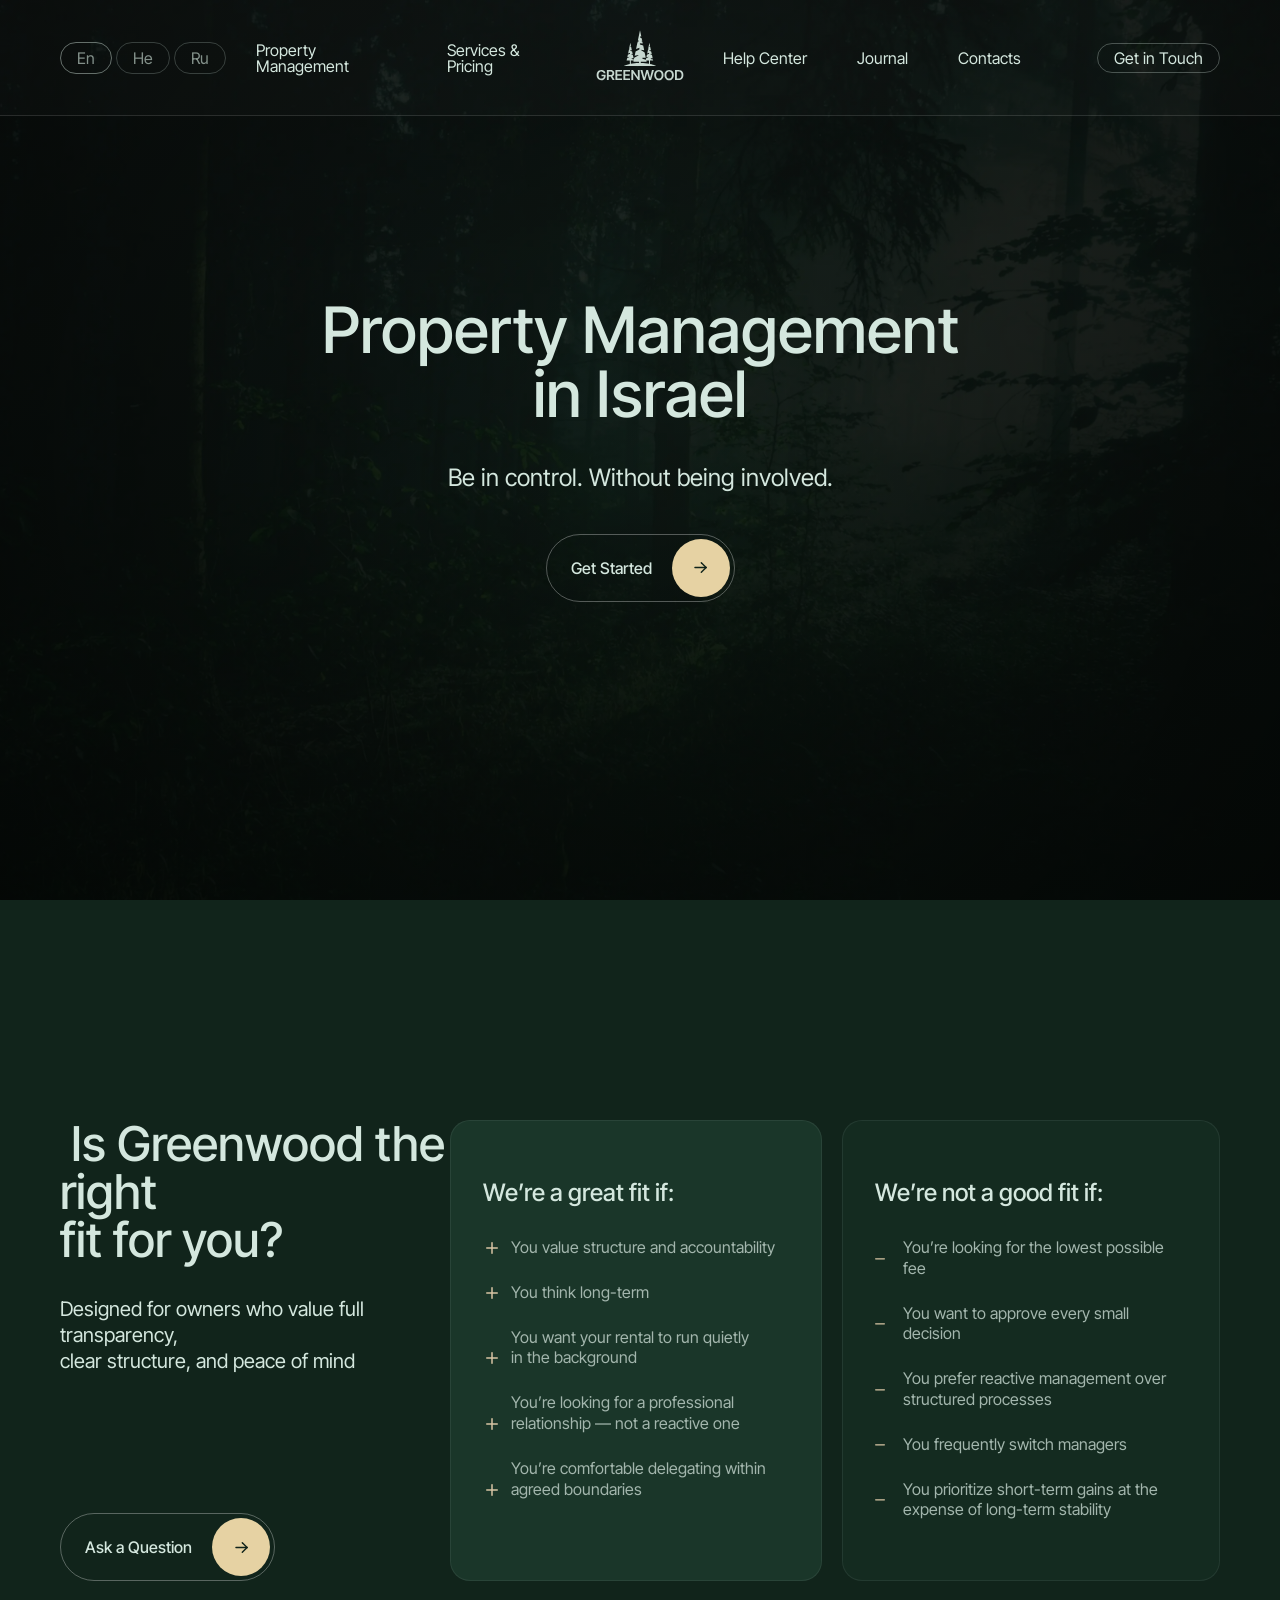
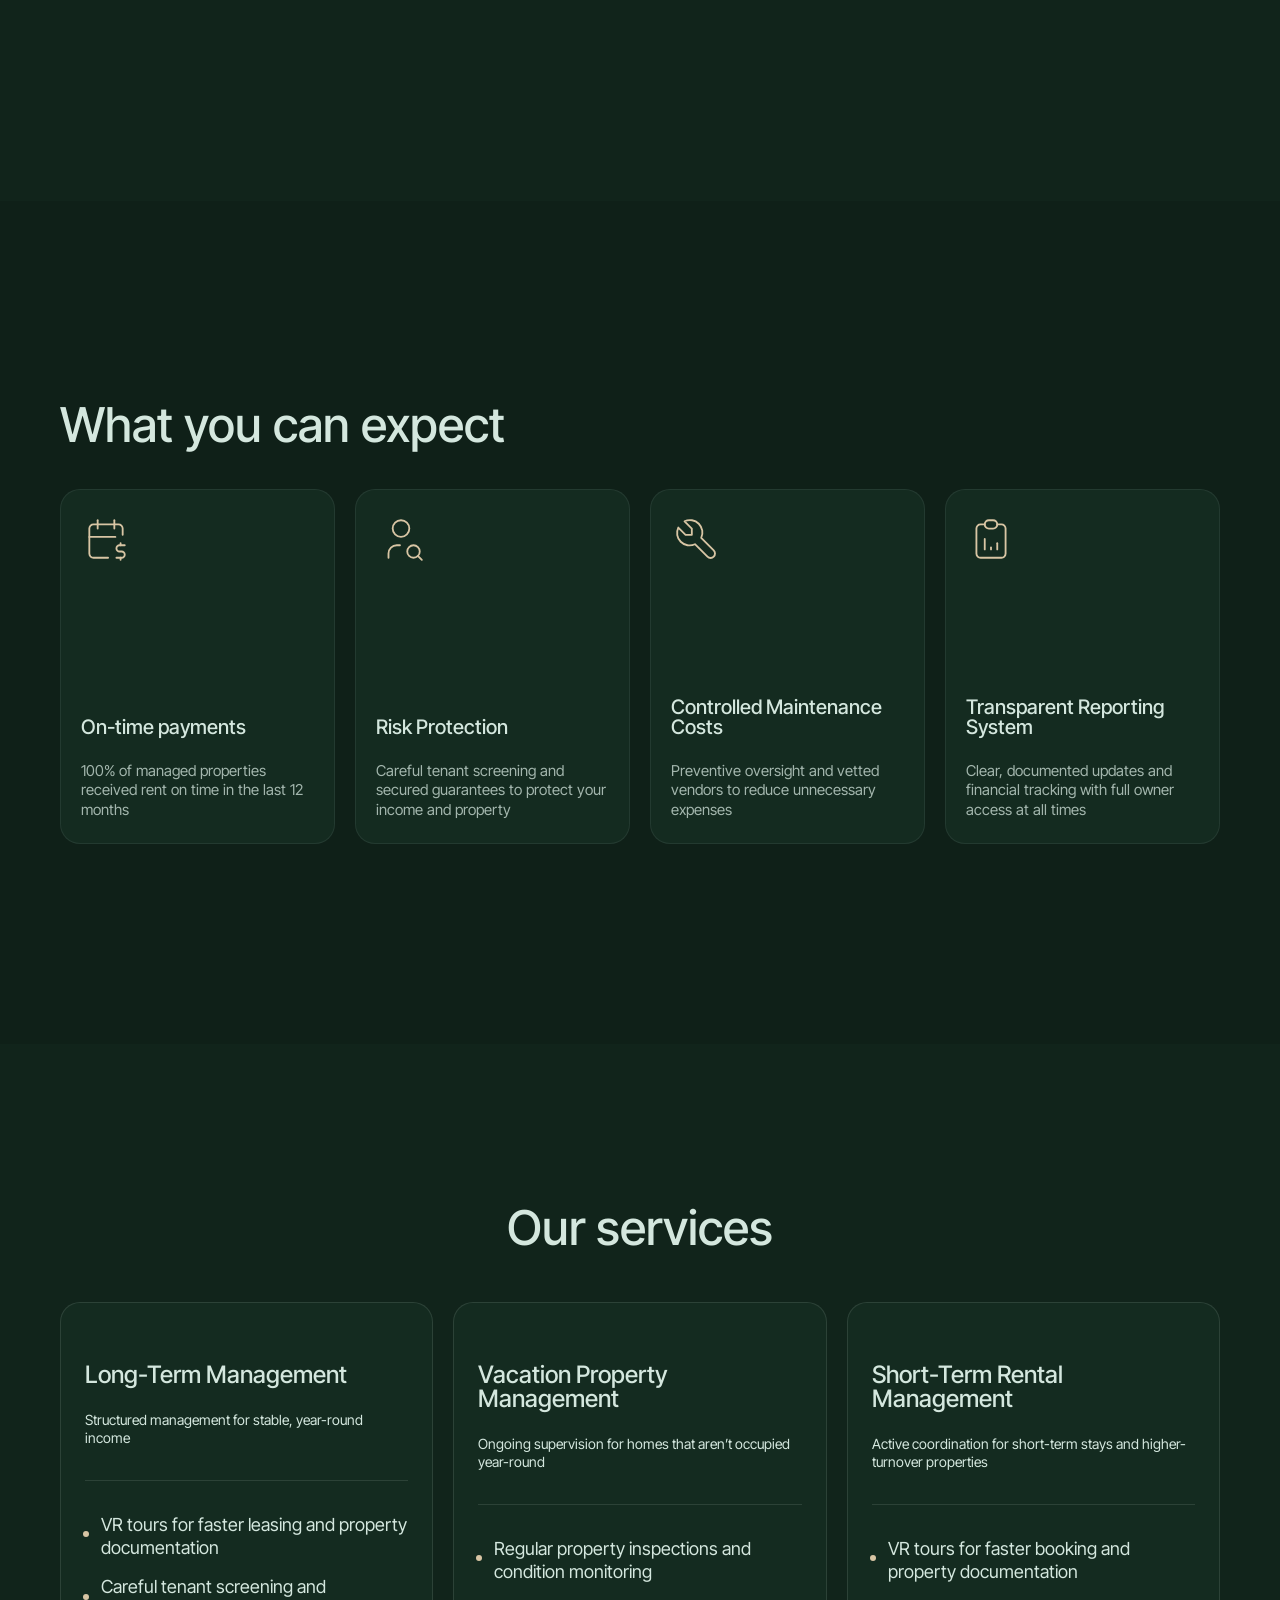
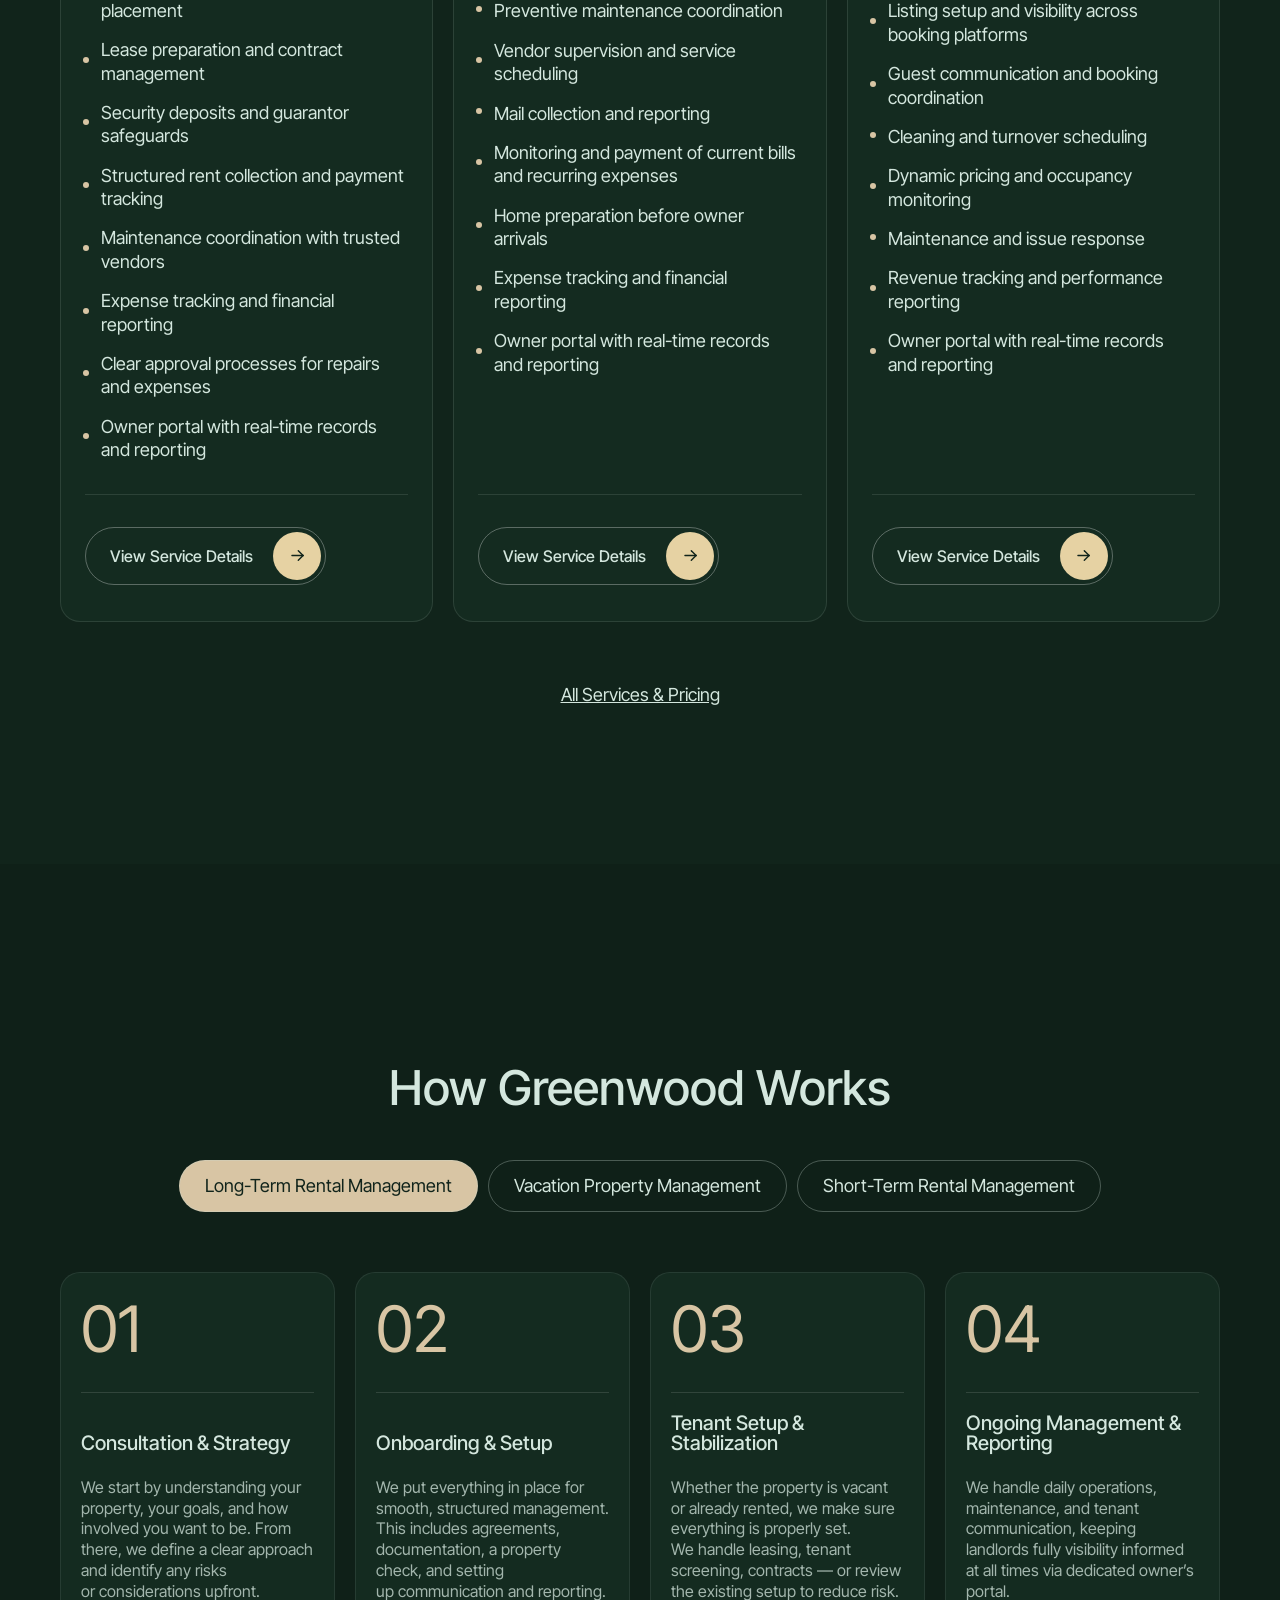
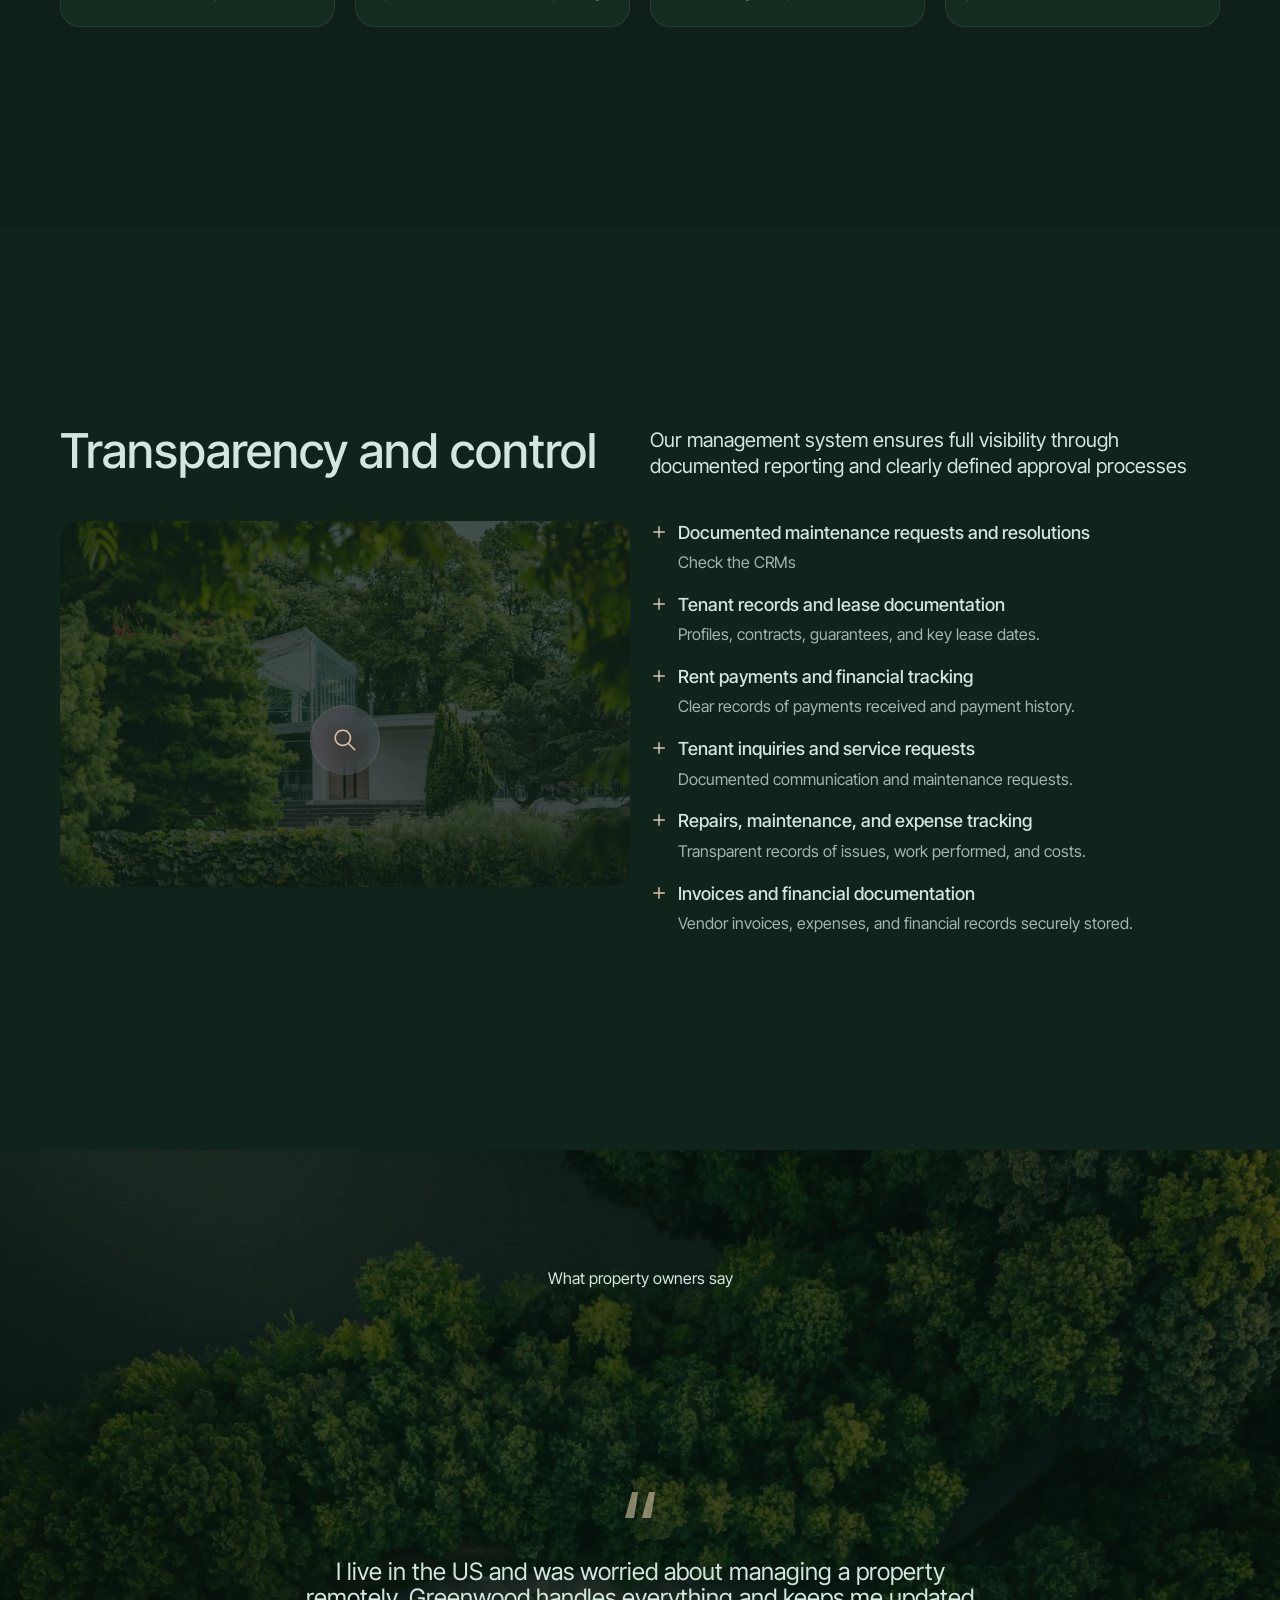
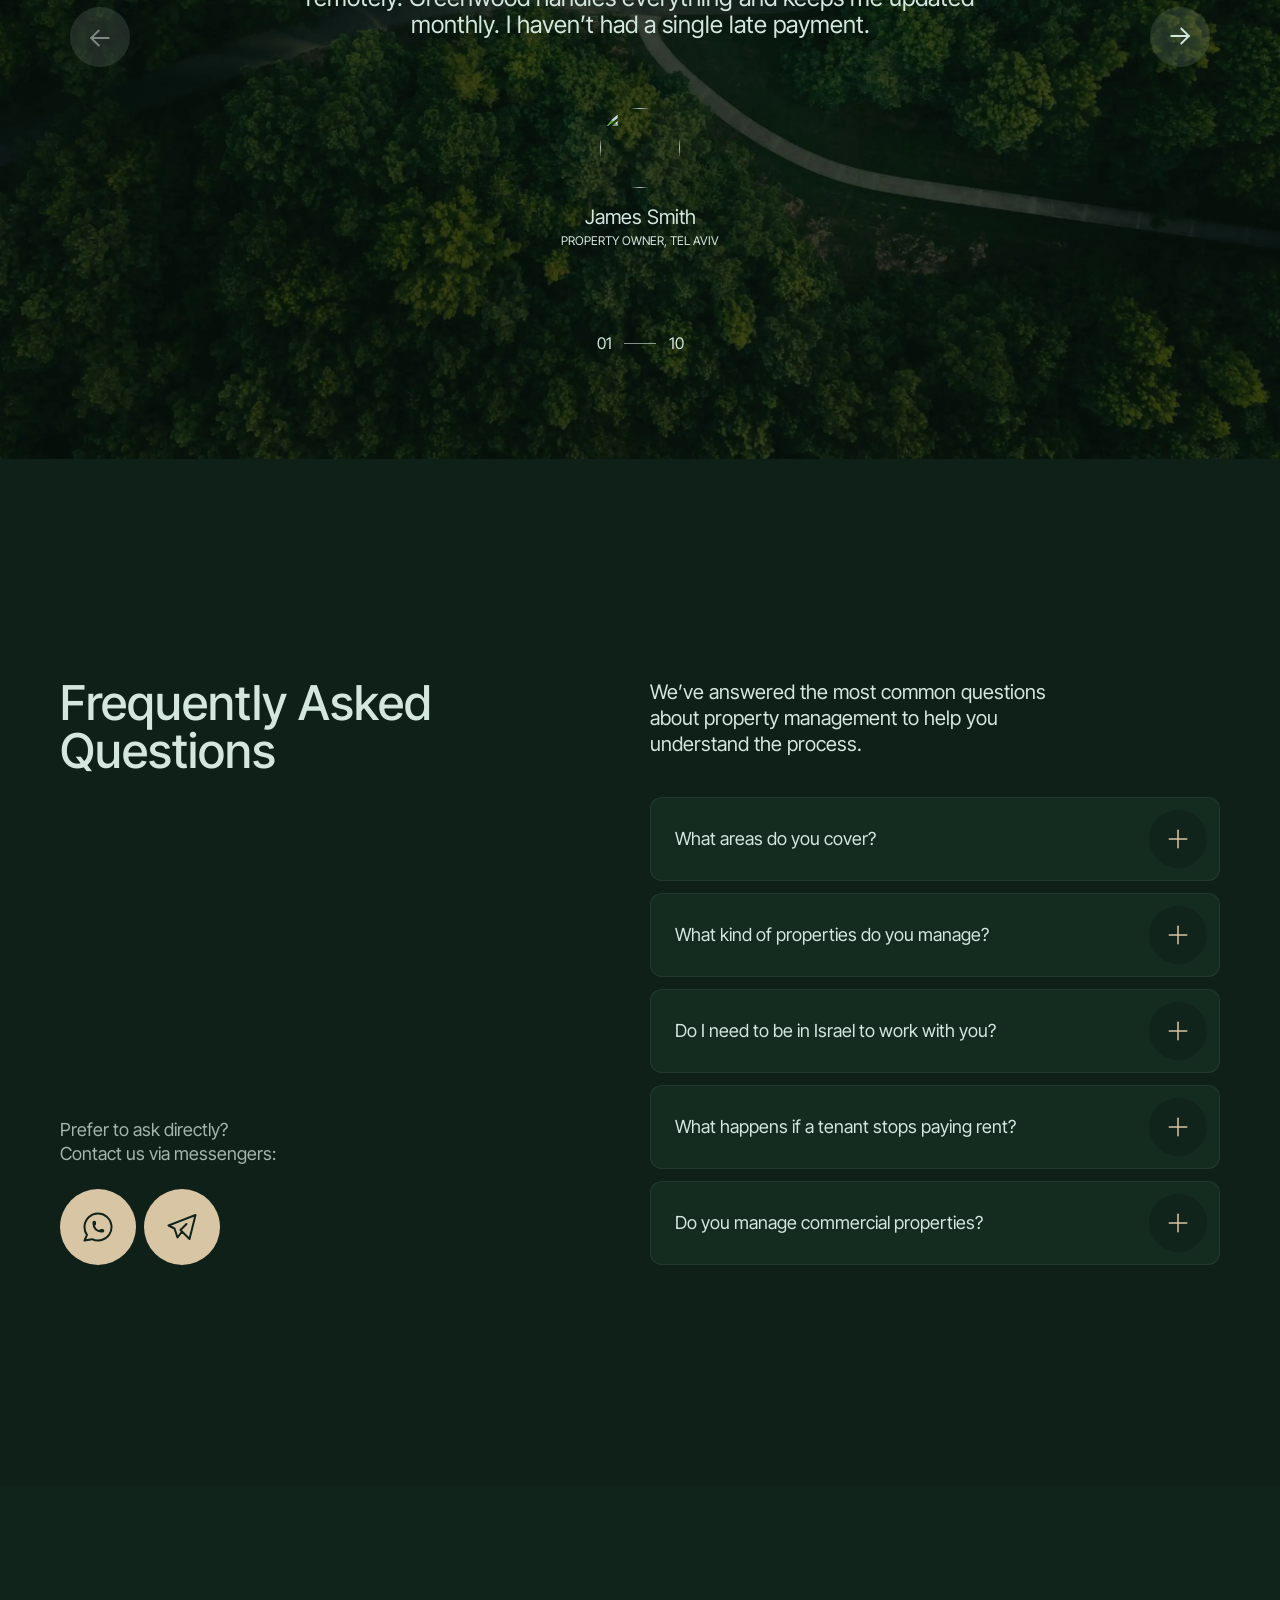
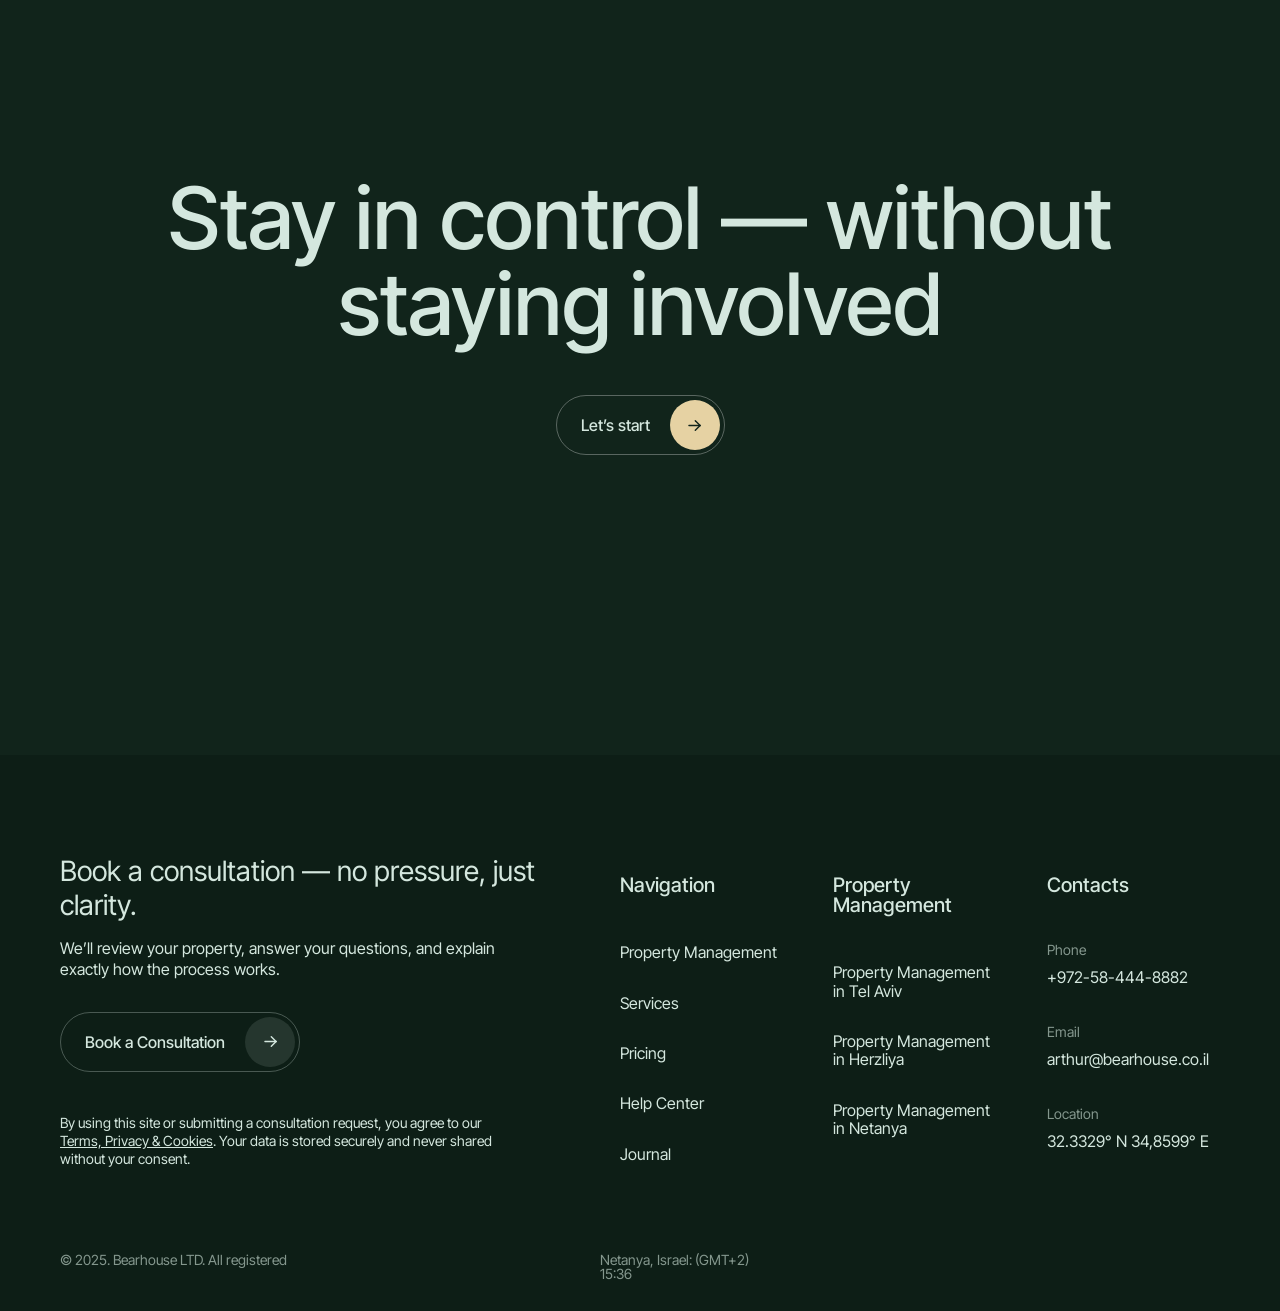
==== commit 91ba3153: "Responsive" ====
--- a/index.html
+++ b/index.html
@@ -1 +1 @@
-<!doctype html><html lang="ru" class="page"><head><meta charset="UTF-8"><meta name="viewport" content="width=device-width,initial-scale=1"><link rel="shortcut icon" href="favicon.ico" type="image/x-icon"><meta http-equiv="X-UA-Compatible" content="ie=edge"><meta name="theme-color" content="#111111"><title>Property Management in Israel — Greenwood</title><meta name="description" content="Professional property management services in Israel. Full-service solutions for long-term, short-term, and vacation rentals. Stay in control without being involved."><meta name="keywords" content="property management Israel, rental management Israel, vacation rental Israel, real estate management Israel, landlord services Israel"><meta name="author" content="Greenwood"><meta name="viewport" content="width=device-width,initial-scale=1"><meta property="og:title" content="Property Management in Israel | Greenwood"><meta property="og:description" content="Be in control. Without being involved. Full-service property management in Israel."><meta property="og:type" content="website"><link rel="canonical" href="https://kostiasav.github.io/greenwood/"><link rel="preconnect" href="https://fonts.googleapis.com"><link rel="preconnect" href="https://fonts.gstatic.com" crossorigin><link href="https://fonts.googleapis.com/css2?family=Inter+Tight:ital,wght@0,100..900;1,100..900&display=swap" rel="stylesheet"><link rel="stylesheet" href="css/vendor.css"><link rel="stylesheet" href="css/main.css"><script defer="defer" src="js/main.js"></script></head><body class="page__body"><div class="site-container"><header class="header"><div class="container"><div class="header__content"><div class="header-left"><div class="lang-switch"><button class="active">En</button> <button>He</button> <button>Ru</button></div><nav class="nav-left"><a href="#">Property Management</a> <a href="#">Services & Pricing</a></nav></div><a href="/" class="header-logo"><img loading="lazy" src="img/svg/logo.svg" class="Greenwood" width="101" height="60" alt="Green Wood"></a><div class="header-right"><nav class="nav-right"><a href="#">Help Center</a> <a href="#">Journal</a> <a href="#">Contacts</a></nav><a href="#" class="btn-outline">Get in Touch</a></div></div></div></header><main class="main"><section class="hero"><div class="container"><div class="hero-content"><h1>Property Management in Israel</h1><p>Be in control. Without being involved.</p><a href="#" class="btn--standard"><span>Get Started</span><div class="icon"><img loading="lazy" src="img/svg/arrow-btn--standard.svg" class="btn--standard--icon" width="19" height="19" alt="Get Started"></div></a></div></div></section><section class="fit-section"><div class="container"><div class="fit__content"><div class="fit__left"><h2> Is Greenwood the right<br>fit for you?</h2><p>Designed for owners who value full transparency,<br>clear structure, and peace of mind</p><a href="#" class="btn--standard"><span>Ask a Question</span><div class="icon"><img loading="lazy" src="img/svg/arrow-btn--standard.svg" class="btn--standard--icon" width="19" height="19" alt="Ask a Question"></div></a></div><div class="fit__right"><div class="fit__item"><h3>We’re a great fit if:</h3><ul class="fit__item__list"><li>You value structure and accountability</li><li>You think long-term</li><li>You want your rental to run quietly in the background</li><li>You’re looking for a professional relationship — not a reactive one</li><li>You’re comfortable delegating within agreed boundaries</li></ul></div><div class="fit__item"><h3>We’re not a good fit if:</h3><ul class="fit__item__list"><li>You’re looking for the lowest possible fee</li><li>You want to approve every small decision</li><li>You prefer reactive management over structured processes</li><li>You frequently switch managers</li><li>You prioritize short-term gains at the expense of long-term stability</li></ul></div></div></div></div></section><section class="benefits"><div class="container"><h2 class="section-title">What you can expect</h2><ul class="benefits__list"><li class="benefit"><img loading="lazy" src="img/svg/benefit-4.svg" class="image" width="60" height="60" alt="On-time payments"><h3 class="benefit-title">On-time payments</h3><p class="benefit-description">100% of managed properties received rent on time in the last 12 months</p></li><li class="benefit"><img loading="lazy" src="img/svg/benefit-3.svg" class="image" width="60" height="60" alt="On-time payments"><h3 class="benefit-title">Risk Protection</h3><p class="benefit-description">Careful tenant screening and secured guarantees to protect your income and property</p></li><li class="benefit"><img loading="lazy" src="img/svg/benefit-2.svg" class="image" width="60" height="60" alt="On-time payments"><h3 class="benefit-title">Controlled Maintenance Costs</h3><p class="benefit-description">Preventive oversight and vetted vendors to reduce unnecessary expenses</p></li><li class="benefit"><img loading="lazy" src="img/svg/benefit-1.svg" class="image" width="60" height="60" alt="On-time payments"><h3 class="benefit-title">Transparent Reporting System</h3><p class="benefit-description">Clear, documented updates and financial tracking with full owner access at all times</p></li></ul></div></section><section class="services"><div class="container"><h2 class="section-title center">Our services</h2><ul class="services__list"><li class="service"><h3 class="service-title">Long-Term Management</h3><p class="service-description">Structured management for stable, year-round income</p><ul class="service__list"><li>VR tours for faster leasing and property documentation</li><li>Careful tenant screening and placement</li><li>Lease preparation and contract management</li><li>Security deposits and guarantor safeguards</li><li>Structured rent collection and payment tracking</li><li>Maintenance coordination with trusted vendors</li><li>Expense tracking and financial reporting</li><li>Clear approval processes for repairs and expenses</li><li>Owner portal with real-time records and reporting</li></ul><div class="services_btn__wrapper"><a href="#" class="btn--standard"><span>View Service Details</span><div class="icon"><img loading="lazy" src="img/svg/arrow-btn--standard.svg" class="btn--standard--icon" width="19" height="19" alt="View Service Details"></div></a></div></li><li class="service"><h3 class="service-title">Vacation Property Management</h3><p class="service-description">Ongoing supervision for homes that aren’t occupied year-round</p><ul class="service__list"><li>Regular property inspections and condition monitoring</li><li>Preventive maintenance coordination</li><li>Vendor supervision and service scheduling</li><li>Mail collection and reporting</li><li>Monitoring and payment of current bills and recurring expenses</li><li>Home preparation before owner arrivals</li><li>Expense tracking and financial reporting</li><li>Owner portal with real-time records and reporting</li></ul><div class="services_btn__wrapper"><a href="#" class="btn--standard"><span>View Service Details</span><div class="icon"><img loading="lazy" src="img/svg/arrow-btn--standard.svg" class="btn--standard--icon" width="19" height="19" alt="View Service Details"></div></a></div></li><li class="service"><h3 class="service-title">Short-Term Rental Management</h3><p class="service-description">Active coordination for short-term stays and higher-turnover properties</p><ul class="service__list"><li>VR tours for faster booking and property documentation</li><li>Listing setup and visibility across booking platforms</li><li>Guest communication and booking coordination</li><li>Cleaning and turnover scheduling</li><li>Dynamic pricing and occupancy monitoring</li><li>Maintenance and issue response</li><li>Revenue tracking and performance reporting</li><li>Owner portal with real-time records and reporting</li></ul><div class="services_btn__wrapper"><a href="#" class="btn--standard"><span>View Service Details</span><div class="icon"><img loading="lazy" src="img/svg/arrow-btn--standard.svg" class="btn--standard--icon" width="19" height="19" alt="View Service Details"></div></a></div></li></ul><a href="#" class="services-link">All Services & Pricing</a></div></section><section class="process"><div class="container"><h2 class="section-title center">How Greenwood Works</h2><div class="process__tabs"><div class="tabs__switchers"><button class="tabs__switch active">Long-Term Rental Management</button> <button class="tabs__switch">Vacation Property Management</button> <button class="tabs__switch">Short-Term Rental Management</button></div><div class="tabs__panels"><div class="tabs__panel active"><div class="tab__item"><h4>01</h4><h3>Consultation & Strategy</h3><p>We start by understanding your property, your goals, and how involved you want to be. From there, we define a clear approach and identify any risks or considerations upfront.</p></div><div class="tab__item"><h4>02</h4><h3>Onboarding & Setup</h3><p>We put everything in place for smooth, structured management. This includes agreements, documentation, a property check, and setting up communication and reporting.</p></div><div class="tab__item"><h4>03</h4><h3>Tenant Setup & Stabilization</h3><p>Whether the property is vacant or already rented, we make sure everything is properly set. We handle leasing, tenant screening, contracts — or review the existing setup to reduce risk.</p></div><div class="tab__item"><h4>04</h4><h3>Ongoing Management & Reporting</h3><p>We handle daily operations, maintenance, and tenant communication, keeping landlords fully visibility informed at all times via dedicated owner’s portal.</p></div></div><div class="tabs__panel"><div class="tab__item"><h4>05</h4><h3>Consultation & Strategy</h3><p>We start by understanding your property, your goals, and how involved you want to be. From there, we define a clear approach and identify any risks or considerations upfront.</p></div><div class="tab__item"><h4>06</h4><h3>Onboarding & Setup</h3><p>We put everything in place for smooth, structured management. This includes agreements, documentation, a property check, and setting up communication and reporting.</p></div><div class="tab__item"><h4>07</h4><h3>Tenant Setup & Stabilization</h3><p>Whether the property is vacant or already rented, we make sure everything is properly set. We handle leasing, tenant screening, contracts — or review the existing setup to reduce risk.</p></div><div class="tab__item"><h4>08</h4><h3>Ongoing Management & Reporting</h3><p>We handle daily operations, maintenance, and tenant communication, keeping landlords fully visibility informed at all times via dedicated owner’s portal.</p></div></div><div class="tabs__panel"><div class="tab__item"><h4>09</h4><h3>Consultation & Strategy</h3><p>We start by understanding your property, your goals, and how involved you want to be. From there, we define a clear approach and identify any risks or considerations upfront.</p></div><div class="tab__item"><h4>10</h4><h3>Onboarding & Setup</h3><p>We put everything in place for smooth, structured management. This includes agreements, documentation, a property check, and setting up communication and reporting.</p></div><div class="tab__item"><h4>11</h4><h3>Tenant Setup & Stabilization</h3><p>Whether the property is vacant or already rented, we make sure everything is properly set. We handle leasing, tenant screening, contracts — or review the existing setup to reduce risk.</p></div><div class="tab__item"><h4>12</h4><h3>Ongoing Management & Reporting</h3><p>We handle daily operations, maintenance, and tenant communication, keeping landlords fully visibility informed at all times via dedicated owner’s portal.</p></div></div></div></div></div></section><section class="transparency"><div class="container"><div class="transparency__content"><div class="transparency__left"><h2 class="section-title">Transparency and control</h2><div class="transparency__image"><img src="img/transparency-image.webp" alt="Transparency and control"></div></div><div class="transparency__right"><h3 class="transparency__right-title">Our management system ensures full visibility through documented reporting and clearly defined approval processes</h3><ul class="transparency__list"><li class="transparency__item"><h3>Documented maintenance requests and resolutions</h3><p>Check the CRMs</p></li><li class="transparency__item"><h3>Tenant records and lease documentation</h3><p>Profiles, contracts, guarantees, and key lease dates.</p></li><li class="transparency__item"><h3>Rent payments and financial tracking</h3><p>Clear records of payments received and payment history.</p></li><li class="transparency__item"><h3>Tenant inquiries and service requests</h3><p>Documented communication and maintenance requests.</p></li><li class="transparency__item"><h3>Repairs, maintenance, and expense tracking</h3><p>Transparent records of issues, work performed, and costs.</p></li><li class="transparency__item"><h3>Invoices and financial documentation</h3><p>Vendor invoices, expenses, and financial records securely stored.</p></li></ul></div></div></div></section><section class="testimonials"></section><section class="faq"><div class="container"><div class="faq__content"><div class="faq__left"><h2 class="section-title">Frequently Asked Questions</h2><p class="faq-subtitle">Prefer to ask directly?<br>Contact us via messengers:</p><div class="socials"><a href="#" class="socials__item"><svg width="36" height="36" viewBox="0 0 36 36" fill="none" xmlns="http://www.w3.org/2000/svg"><g clip-path="url(#clip0_4432_2106)"><path d="M4.5 31.5001L6.975 25.8001C5.08149 23.1122 4.234 19.8256 4.59157 16.5572C4.94913 13.2888 6.48718 10.2633 8.91706 8.04836C11.3469 5.83343 14.5016 4.5814 17.7891 4.52722C21.0765 4.47305 24.2707 5.62047 26.7723 7.75413C29.2738 9.8878 30.9107 12.861 31.3758 16.1159C31.8408 19.3707 31.1021 22.6834 29.2982 25.4322C27.4942 28.1811 24.7492 30.1771 21.5781 31.0457C18.407 31.9144 15.0279 31.5959 12.075 30.1501L4.5 31.5001Z" stroke="#11241B" stroke-width="2" stroke-linecap="round" stroke-linejoin="round"/><path d="M13.5 15C13.5 15.1989 13.579 15.3897 13.7197 15.5303C13.8603 15.671 14.0511 15.75 14.25 15.75C14.4489 15.75 14.6397 15.671 14.7803 15.5303C14.921 15.3897 15 15.1989 15 15V13.5C15 13.3011 14.921 13.1103 14.7803 12.9697C14.6397 12.829 14.4489 12.75 14.25 12.75C14.0511 12.75 13.8603 12.829 13.7197 12.9697C13.579 13.1103 13.5 13.3011 13.5 13.5V15ZM13.5 15C13.5 16.9891 14.2902 18.8968 15.6967 20.3033C17.1032 21.7098 19.0109 22.5 21 22.5M21 22.5H22.5C22.6989 22.5 22.8897 22.421 23.0303 22.2803C23.171 22.1397 23.25 21.9489 23.25 21.75C23.25 21.5511 23.171 21.3603 23.0303 21.2197C22.8897 21.079 22.6989 21 22.5 21H21C20.8011 21 20.6103 21.079 20.4697 21.2197C20.329 21.3603 20.25 21.5511 20.25 21.75C20.25 21.9489 20.329 22.1397 20.4697 22.2803C20.6103 22.421 20.8011 22.5 21 22.5Z" stroke="#11241B" stroke-width="2" stroke-linecap="round" stroke-linejoin="round"/></g><defs><clipPath id="clip0_4432_2106"><rect width="36" height="36" fill="white"/></clipPath></defs></svg> </a><a href="#" class="socials__item"><svg width="36" height="36" viewBox="0 0 36 36" fill="none" xmlns="http://www.w3.org/2000/svg"><g clip-path="url(#clip0_4432_441)"><path d="M22.5 15L16.5 21L25.5 30L31.5 6L4.5 16.5L10.5 19.5L13.5 28.5L18 22.5" stroke="#11241B" stroke-width="2" stroke-linecap="round" stroke-linejoin="round"/></g><defs><clipPath id="clip0_4432_441"><rect width="36" height="36" fill="white"/></clipPath></defs></svg></a></div></div><div class="faq__right"><h3 class="faq__right-title">We’ve answered the most common questions about property management to help you understand the process.</h3><ul class="faq__list"><li class="faq__item"><div class="faq__head"><h4>What areas do you cover?</h4><div class="faq__icon"><img src="img/svg/faq-icon.svg" alt="What areas do you cover?" srcset="img/svg/faq-icon.svg"></div></div><div class="faq__body"><p>Every plan specifies exactly which services are covered. Scope changes require written agreement — no informal extensions.</p></div></li><li class="faq__item"><div class="faq__head"><h4>What kind of properties do you manage?</h4><div class="faq__icon"><img src="img/svg/faq-icon.svg" alt="What kind of properties do you manage?" srcset="img/svg/faq-icon.svg"></div></div><div class="faq__body"><p>Every plan specifies exactly which services are covered. Scope changes require written agreement — no informal extensions.</p></div></li><li class="faq__item"><div class="faq__head"><h4>Do I need to be in Israel to work with you?</h4><div class="faq__icon"><img src="img/svg/faq-icon.svg" alt="Do I need to be in Israel to work with you?" srcset="img/svg/faq-icon.svg"></div></div><div class="faq__body"><p>Every plan specifies exactly which services are covered. Scope changes require written agreement — no informal extensions.</p></div></li><li class="faq__item"><div class="faq__head"><h4>What happens if a tenant stops paying rent?</h4><div class="faq__icon"><img src="img/svg/faq-icon.svg" alt="What happens if a tenant stops paying rent?" srcset="img/svg/faq-icon.svg"></div></div><div class="faq__body"><p>Every plan specifies exactly which services are covered. Scope changes require written agreement — no informal extensions.</p></div></li><li class="faq__item"><div class="faq__head"><h4>Do you manage commercial properties?</h4><div class="faq__icon"><img src="img/svg/faq-icon.svg" alt="Do you manage commercial properties?" srcset="img/svg/faq-icon.svg"></div></div><div class="faq__body"><p>Every plan specifies exactly which services are covered. Scope changes require written agreement — no informal extensions.</p></div></li></ul></div></div></div></section><section class="cta"><div class="container"><div class="cta__content"><h2 class="cta-title">Stay in control — without<br>staying involved</h2><a href="#" class="btn--standard"><span>Let’s start</span><div class="icon"><img loading="lazy" src="img/svg/arrow-btn--standard.svg" class="btn--standard--icon" width="19" height="19" alt="Let’s start"></div></a></div></div></section></main><footer class="footer"><div class="container"><div class="footer__top"><div class="footer__col__main"><h2 class="footer-main-title">Book a consultation — no pressure, just clarity.</h2><p class="footer-main-subtitle">We’ll review your property, answer your questions, and explain exactly how the process works.</p><a href="#" class="btn--white"><span>Book a Consultation</span><div class="icon"><img loading="lazy" src="img/svg/arrow-btn--white.svg" class="btn--standard--icon" width="19" height="19" alt="Get Started"></div></a><p class="footer-main-desc">By using this site or submitting a consultation request, you agree to our <a href="#">Terms, Privacy & Cookies</a>. Your data is stored securely and never shared without your consent.</p></div><div class="footer__col"><h3 class="footer__col-title">Navigation</h3><ul class="footer__col__list"><li><a href="#">Property Management</a></li><li><a href="#">Services</a></li><li><a href="#">Pricing</a></li><li><a href="#">Help Center</a></li><li><a href="#">Journal</a></li></ul></div><div class="footer__col"><h3 class="footer__col-title">Property Management</h3><ul class="footer__col__list"><li><a href="#">Property Management in Tel Aviv</a></li><li><a href="#">Property Management in Herzliya</a></li><li><a href="#">Property Management in Netanya</a></li></ul></div><div class="footer__col"><h3 class="footer__col-title">Contacts</h3><ul class="footer__col__list"><li><h4>Phone</h4><span><a href="tel:972584448882">+972-58-444-8882</a></span></li><li><h4>Email</h4><span><a href="mailto:arthur@bearhouse.co.il">arthur@bearhouse.co.il</a></span></li><li><h4>Location</h4><span>32.3329° N 34,8599° E</span></li></ul></div></div><div class="footer__bottom"><span>© 2025. Bearhouse LTD. All registered</span><span>Netanya, Israel: (GMT+2) 15:36</span></div></div></footer></div></body></html>+<!doctype html><html lang="ru" class="page"><head><meta charset="UTF-8"><meta name="viewport" content="width=device-width,initial-scale=1"><link rel="shortcut icon" href="favicon.ico" type="image/x-icon"><meta http-equiv="X-UA-Compatible" content="ie=edge"><meta name="theme-color" content="#111111"><title>Property Management in Israel — Greenwood</title><meta name="description" content="Professional property management services in Israel. Full-service solutions for long-term, short-term, and vacation rentals. Stay in control without being involved."><meta name="keywords" content="property management Israel, rental management Israel, vacation rental Israel, real estate management Israel, landlord services Israel"><meta name="author" content="Greenwood"><meta name="viewport" content="width=device-width,initial-scale=1"><meta property="og:title" content="Property Management in Israel | Greenwood"><meta property="og:description" content="Be in control. Without being involved. Full-service property management in Israel."><meta property="og:type" content="website"><link rel="canonical" href="https://kostiasav.github.io/greenwood/"><link rel="preconnect" href="https://fonts.googleapis.com"><link rel="preconnect" href="https://fonts.gstatic.com" crossorigin><link href="https://fonts.googleapis.com/css2?family=Inter+Tight:ital,wght@0,100..900;1,100..900&display=swap" rel="stylesheet"><link rel="stylesheet" href="https://cdn.jsdelivr.net/npm/swiper@11/swiper-bundle.min.css"><link rel="stylesheet" href="css/vendor.css"><link rel="stylesheet" href="css/main.css"><script defer="defer" src="js/main.js"></script></head><body class="page__body"><div class="site-container"><header class="header"><div class="container"><div class="header__content"><div class="header-left"><div class="lang-switch"><button class="active">En</button> <button>He</button> <button>Ru</button></div><nav class="nav-left"><a href="#">Property Management</a> <a href="#">Services & Pricing</a></nav></div><a href="/" class="header-logo"><img loading="lazy" src="img/svg/logo.svg" class="Greenwood" width="101" height="60" alt="Green Wood"></a><div class="header-right"><nav class="nav-right"><a href="#">Help Center</a> <a href="#">Journal</a> <a href="#">Contacts</a></nav><a href="#" class="btn-outline">Get in Touch</a></div><div class="burger__wrapper"><button class="btn-reset burger" aria-label="Open Burger" aria-expanded="false" data-burger><span class="burger__line"></span></button></div></div></div></header><main class="main"><section class="hero"><div class="container"><div class="hero-content"><h1>Property Management in Israel</h1><p>Be in control. Without being involved.</p><a href="#" class="btn--standard"><span>Get Started</span><div class="icon"><img loading="lazy" src="img/svg/arrow-btn--standard.svg" class="btn--standard--icon" width="19" height="19" alt="Get Started"></div></a></div></div></section><section class="fit-section"><div class="container"><div class="fit__content"><div class="fit__left"><h2> Is Greenwood the right<br>fit for you?</h2><p>Designed for owners who value full transparency,<br>clear structure, and peace of mind</p><a href="#" class="btn--standard"><span>Ask a Question</span><div class="icon"><img loading="lazy" src="img/svg/arrow-btn--standard.svg" class="btn--standard--icon" width="19" height="19" alt="Ask a Question"></div></a></div><div class="fit__right"><div class="fit__item"><h3>We’re a great fit if:</h3><ul class="fit__item__list"><li>You value structure and accountability</li><li>You think long-term</li><li>You want your rental to run quietly in the background</li><li>You’re looking for a professional relationship — not a reactive one</li><li>You’re comfortable delegating within agreed boundaries</li></ul></div><div class="fit__item"><h3>We’re not a good fit if:</h3><ul class="fit__item__list"><li>You’re looking for the lowest possible fee</li><li>You want to approve every small decision</li><li>You prefer reactive management over structured processes</li><li>You frequently switch managers</li><li>You prioritize short-term gains at the expense of long-term stability</li></ul></div></div><a href="#" class="btn--standard mobile"><span>Ask a Question</span><div class="icon"><img loading="lazy" src="img/svg/arrow-btn--standard.svg" class="btn--standard--icon" width="19" height="19" alt="Ask a Question"></div></a></div></div></section><section class="benefits"><div class="container"><h2 class="section-title">What you can expect</h2><ul class="benefits__list"><li class="benefit"><img loading="lazy" src="img/svg/benefit-4.svg" class="image" width="60" height="60" alt="On-time payments"><h3 class="benefit-title">On-time payments</h3><p class="benefit-description">100% of managed properties received rent on time in the last 12 months</p></li><li class="benefit"><img loading="lazy" src="img/svg/benefit-3.svg" class="image" width="60" height="60" alt="On-time payments"><h3 class="benefit-title">Risk Protection</h3><p class="benefit-description">Careful tenant screening and secured guarantees to protect your income and property</p></li><li class="benefit"><img loading="lazy" src="img/svg/benefit-2.svg" class="image" width="60" height="60" alt="On-time payments"><h3 class="benefit-title">Controlled Maintenance Costs</h3><p class="benefit-description">Preventive oversight and vetted vendors to reduce unnecessary expenses</p></li><li class="benefit"><img loading="lazy" src="img/svg/benefit-1.svg" class="image" width="60" height="60" alt="On-time payments"><h3 class="benefit-title">Transparent Reporting System</h3><p class="benefit-description">Clear, documented updates and financial tracking with full owner access at all times</p></li></ul></div></section><section class="services"><div class="container"><h2 class="section-title center">Our services</h2><ul class="services__list"><li class="service"><h3 class="service-title">Long-Term Management</h3><p class="service-description">Structured management for stable, year-round income</p><ul class="service__list"><li>VR tours for faster leasing and property documentation</li><li>Careful tenant screening and placement</li><li>Lease preparation and contract management</li><li>Security deposits and guarantor safeguards</li><li>Structured rent collection and payment tracking</li><li>Maintenance coordination with trusted vendors</li><li>Expense tracking and financial reporting</li><li>Clear approval processes for repairs and expenses</li><li>Owner portal with real-time records and reporting</li></ul><div class="services_btn__wrapper"><a href="#" class="btn--standard"><span>View Service Details</span><div class="icon"><img loading="lazy" src="img/svg/arrow-btn--standard.svg" class="btn--standard--icon" width="19" height="19" alt="View Service Details"></div></a></div></li><li class="service"><h3 class="service-title">Vacation Property Management</h3><p class="service-description">Ongoing supervision for homes that aren’t occupied year-round</p><ul class="service__list"><li>Regular property inspections and condition monitoring</li><li>Preventive maintenance coordination</li><li>Vendor supervision and service scheduling</li><li>Mail collection and reporting</li><li>Monitoring and payment of current bills and recurring expenses</li><li>Home preparation before owner arrivals</li><li>Expense tracking and financial reporting</li><li>Owner portal with real-time records and reporting</li></ul><div class="services_btn__wrapper"><a href="#" class="btn--standard"><span>View Service Details</span><div class="icon"><img loading="lazy" src="img/svg/arrow-btn--standard.svg" class="btn--standard--icon" width="19" height="19" alt="View Service Details"></div></a></div></li><li class="service"><h3 class="service-title">Short-Term Rental Management</h3><p class="service-description">Active coordination for short-term stays and higher-turnover properties</p><ul class="service__list"><li>VR tours for faster booking and property documentation</li><li>Listing setup and visibility across booking platforms</li><li>Guest communication and booking coordination</li><li>Cleaning and turnover scheduling</li><li>Dynamic pricing and occupancy monitoring</li><li>Maintenance and issue response</li><li>Revenue tracking and performance reporting</li><li>Owner portal with real-time records and reporting</li></ul><div class="services_btn__wrapper"><a href="#" class="btn--standard"><span>View Service Details</span><div class="icon"><img loading="lazy" src="img/svg/arrow-btn--standard.svg" class="btn--standard--icon" width="19" height="19" alt="View Service Details"></div></a></div></li></ul><a href="#" class="services-link">All Services & Pricing</a></div></section><section class="process"><div class="container"><h2 class="section-title center">How Greenwood Works</h2><div class="process__tabs"><div class="tabs__switchers"><button class="tabs__switch active">Long-Term Rental Management</button> <button class="tabs__switch">Vacation Property Management</button> <button class="tabs__switch">Short-Term Rental Management</button></div><div class="tabs__panels"><div class="tabs__panel active"><div class="tab__item"><h4>01</h4><h3>Consultation & Strategy</h3><p>We start by understanding your property, your goals, and how involved you want to be. From there, we define a clear approach and identify any risks or considerations upfront.</p></div><div class="tab__item"><h4>02</h4><h3>Onboarding & Setup</h3><p>We put everything in place for smooth, structured management. This includes agreements, documentation, a property check, and setting up communication and reporting.</p></div><div class="tab__item"><h4>03</h4><h3>Tenant Setup & Stabilization</h3><p>Whether the property is vacant or already rented, we make sure everything is properly set. We handle leasing, tenant screening, contracts — or review the existing setup to reduce risk.</p></div><div class="tab__item"><h4>04</h4><h3>Ongoing Management & Reporting</h3><p>We handle daily operations, maintenance, and tenant communication, keeping landlords fully visibility informed at all times via dedicated owner’s portal.</p></div></div><div class="tabs__panel"><div class="tab__item"><h4>05</h4><h3>Consultation & Strategy</h3><p>We start by understanding your property, your goals, and how involved you want to be. From there, we define a clear approach and identify any risks or considerations upfront.</p></div><div class="tab__item"><h4>06</h4><h3>Onboarding & Setup</h3><p>We put everything in place for smooth, structured management. This includes agreements, documentation, a property check, and setting up communication and reporting.</p></div><div class="tab__item"><h4>07</h4><h3>Tenant Setup & Stabilization</h3><p>Whether the property is vacant or already rented, we make sure everything is properly set. We handle leasing, tenant screening, contracts — or review the existing setup to reduce risk.</p></div><div class="tab__item"><h4>08</h4><h3>Ongoing Management & Reporting</h3><p>We handle daily operations, maintenance, and tenant communication, keeping landlords fully visibility informed at all times via dedicated owner’s portal.</p></div></div><div class="tabs__panel"><div class="tab__item"><h4>09</h4><h3>Consultation & Strategy</h3><p>We start by understanding your property, your goals, and how involved you want to be. From there, we define a clear approach and identify any risks or considerations upfront.</p></div><div class="tab__item"><h4>10</h4><h3>Onboarding & Setup</h3><p>We put everything in place for smooth, structured management. This includes agreements, documentation, a property check, and setting up communication and reporting.</p></div><div class="tab__item"><h4>11</h4><h3>Tenant Setup & Stabilization</h3><p>Whether the property is vacant or already rented, we make sure everything is properly set. We handle leasing, tenant screening, contracts — or review the existing setup to reduce risk.</p></div><div class="tab__item"><h4>12</h4><h3>Ongoing Management & Reporting</h3><p>We handle daily operations, maintenance, and tenant communication, keeping landlords fully visibility informed at all times via dedicated owner’s portal.</p></div></div></div></div></div></section><section class="transparency"><div class="container"><div class="transparency__content"><div class="transparency__left"><h2 class="section-title">Transparency and control</h2><h3 class="transparency__right-title mobile">Our management system ensures full visibility through documented reporting and clearly defined approval processes</h3><div class="transparency__image"><img src="img/transparency-image.webp" alt="Transparency and control"> <button class="zoom-button"><svg viewBox="0 0 26 26" xmlns="http://www.w3.org/2000/svg" xmlns:xlink="http://www.w3.org/1999/xlink" width="26.000000" height="26.000000" fill="none"><rect id="Frame" width="26.000000" height="26.000000" x="0.000000" y="0.000000" fill="rgb(255,255,255)" fill-opacity="0"/><path id="Vector" d="M0 0L26 0L26 26L0 26L0 0Z" fill-rule="nonzero"/><path id="Vector" d="M3.82725 13.7353C4.20835 14.6554 4.76693 15.4914 5.47111 16.1956C6.17528 16.8997 7.01127 17.4583 7.93132 17.8394C8.85137 18.2205 9.83748 18.4167 10.8333 18.4167C11.8292 18.4167 12.8153 18.2205 13.7353 17.8394C14.6554 17.4583 15.4914 16.8997 16.1956 16.1956C16.8997 15.4914 17.4583 14.6554 17.8394 13.7353C18.2205 12.8153 18.4167 11.8292 18.4167 10.8333C18.4167 9.83748 18.2205 8.85137 17.8394 7.93132C17.4583 7.01127 16.8997 6.17528 16.1956 5.47111C15.4914 4.76693 14.6554 4.20834 13.7353 3.82725C12.8153 3.44615 11.8292 3.25 10.8333 3.25C9.83748 3.25 8.85137 3.44615 7.93132 3.82725C7.01127 4.20834 6.17528 4.76693 5.47111 5.47111C4.76693 6.17528 4.20835 7.01127 3.82725 7.93132C3.44615 8.85137 3.25 9.83748 3.25 10.8333C3.25 11.8292 3.44615 12.8153 3.82725 13.7353Z" fill-rule="nonzero" stroke="rgb(216,197,164)" stroke-linecap="round" stroke-linejoin="round" stroke-width="1.600000"/><path id="Vector" d="M22.75 22.75L16.25 16.25" fill-rule="nonzero" stroke="rgb(216,197,164)" stroke-linecap="round" stroke-linejoin="round" stroke-width="1.600000"/></svg></button></div></div><div class="transparency__right"><h3 class="transparency__right-title">Our management system ensures full visibility through documented reporting and clearly defined approval processes</h3><ul class="transparency__list"><li class="transparency__item"><h3>Documented maintenance requests and resolutions</h3><p>Check the CRMs</p></li><li class="transparency__item"><h3>Tenant records and lease documentation</h3><p>Profiles, contracts, guarantees, and key lease dates.</p></li><li class="transparency__item"><h3>Rent payments and financial tracking</h3><p>Clear records of payments received and payment history.</p></li><li class="transparency__item"><h3>Tenant inquiries and service requests</h3><p>Documented communication and maintenance requests.</p></li><li class="transparency__item"><h3>Repairs, maintenance, and expense tracking</h3><p>Transparent records of issues, work performed, and costs.</p></li><li class="transparency__item"><h3>Invoices and financial documentation</h3><p>Vendor invoices, expenses, and financial records securely stored.</p></li></ul></div></div></div></section><section class="testimonials"><div class="container"><div class="testimonials__content"><h2 class="testimonials-title">What property owners say</h2><div class="testimonials__swiper swiper" id="testimonials-swiper"><div class="swiper-wrapper"><div class="swiper-slide"><div class="testimonial"><div class="testimonial__quote"><svg viewBox="0 0 30 26" xmlns="http://www.w3.org/2000/svg" xmlns:xlink="http://www.w3.org/1999/xlink" width="30.000000" height="26.000000" fill="none" customFrame="#000000"><path id="“" d="M0 26L7.06422 0L13.1193 0L9.08257 26L0 26ZM16.8807 26L23.945 0L30 0L25.9633 26L16.8807 26Z" fill="rgb(216,197,164)" fill-rule="nonzero"/></svg></div><p class="testimonial__text">I live in the US and was worried about managing a property remotely. Greenwood handles everything and keeps me updated monthly. I haven’t had a single late payment.</p><div class="testimonial__author"><img src="https://i.pravatar.cc/80?img=1" alt=""><h4>James Smith</h4><span>PROPERTY OWNER, TEL AVIV</span></div></div></div><div class="swiper-slide"><div class="testimonial"><div class="testimonial__quote"><svg viewBox="0 0 30 26" xmlns="http://www.w3.org/2000/svg" xmlns:xlink="http://www.w3.org/1999/xlink" width="30.000000" height="26.000000" fill="none" customFrame="#000000"><path id="“" d="M0 26L7.06422 0L13.1193 0L9.08257 26L0 26ZM16.8807 26L23.945 0L30 0L25.9633 26L16.8807 26Z" fill="rgb(216,197,164)" fill-rule="nonzero"/></svg></div><p class="testimonial__text">Amazing service and full transparency. I finally feel safe investing remotely.</p><div class="testimonial__author"><img src="https://i.pravatar.cc/80?img=2" alt=""><h4>Michael Brown</h4><span>INVESTOR</span></div></div></div><div class="swiper-slide"><div class="testimonial"><div class="testimonial__quote"><svg viewBox="0 0 30 26" xmlns="http://www.w3.org/2000/svg" xmlns:xlink="http://www.w3.org/1999/xlink" width="30.000000" height="26.000000" fill="none" customFrame="#000000"><path id="“" d="M0 26L7.06422 0L13.1193 0L9.08257 26L0 26ZM16.8807 26L23.945 0L30 0L25.9633 26L16.8807 26Z" fill="rgb(216,197,164)" fill-rule="nonzero"/></svg></div><p class="testimonial__text">I live in the US and was worried about managing a property remotely. Greenwood handles everything and keeps me updated monthly. I haven’t had a single late payment.</p><div class="testimonial__author"><img src="https://i.pravatar.cc/80?img=1" alt=""><h4>James Smith</h4><span>PROPERTY OWNER, TEL AVIV</span></div></div></div><div class="swiper-slide"><div class="testimonial"><div class="testimonial__quote"><svg viewBox="0 0 30 26" xmlns="http://www.w3.org/2000/svg" xmlns:xlink="http://www.w3.org/1999/xlink" width="30.000000" height="26.000000" fill="none" customFrame="#000000"><path id="“" d="M0 26L7.06422 0L13.1193 0L9.08257 26L0 26ZM16.8807 26L23.945 0L30 0L25.9633 26L16.8807 26Z" fill="rgb(216,197,164)" fill-rule="nonzero"/></svg></div><p class="testimonial__text">Amazing service and full transparency. I finally feel safe investing remotely.</p><div class="testimonial__author"><img src="https://i.pravatar.cc/80?img=2" alt=""><h4>Michael Brown</h4><span>INVESTOR</span></div></div></div><div class="swiper-slide"><div class="testimonial"><div class="testimonial__quote"><svg viewBox="0 0 30 26" xmlns="http://www.w3.org/2000/svg" xmlns:xlink="http://www.w3.org/1999/xlink" width="30.000000" height="26.000000" fill="none" customFrame="#000000"><path id="“" d="M0 26L7.06422 0L13.1193 0L9.08257 26L0 26ZM16.8807 26L23.945 0L30 0L25.9633 26L16.8807 26Z" fill="rgb(216,197,164)" fill-rule="nonzero"/></svg></div><p class="testimonial__text">I live in the US and was worried about managing a property remotely. Greenwood handles everything and keeps me updated monthly. I haven’t had a single late payment.</p><div class="testimonial__author"><img src="https://i.pravatar.cc/80?img=1" alt=""><h4>James Smith</h4><span>PROPERTY OWNER, TEL AVIV</span></div></div></div><div class="swiper-slide"><div class="testimonial"><div class="testimonial__quote"><svg viewBox="0 0 30 26" xmlns="http://www.w3.org/2000/svg" xmlns:xlink="http://www.w3.org/1999/xlink" width="30.000000" height="26.000000" fill="none" customFrame="#000000"><path id="“" d="M0 26L7.06422 0L13.1193 0L9.08257 26L0 26ZM16.8807 26L23.945 0L30 0L25.9633 26L16.8807 26Z" fill="rgb(216,197,164)" fill-rule="nonzero"/></svg></div><p class="testimonial__text">Amazing service and full transparency. I finally feel safe investing remotely.</p><div class="testimonial__author"><img src="https://i.pravatar.cc/80?img=2" alt=""><h4>Michael Brown</h4><span>INVESTOR</span></div></div></div><div class="swiper-slide"><div class="testimonial"><div class="testimonial__quote"><svg viewBox="0 0 30 26" xmlns="http://www.w3.org/2000/svg" xmlns:xlink="http://www.w3.org/1999/xlink" width="30.000000" height="26.000000" fill="none" customFrame="#000000"><path id="“" d="M0 26L7.06422 0L13.1193 0L9.08257 26L0 26ZM16.8807 26L23.945 0L30 0L25.9633 26L16.8807 26Z" fill="rgb(216,197,164)" fill-rule="nonzero"/></svg></div><p class="testimonial__text">I live in the US and was worried about managing a property remotely. Greenwood handles everything and keeps me updated monthly. I haven’t had a single late payment.</p><div class="testimonial__author"><img src="https://i.pravatar.cc/80?img=1" alt=""><h4>James Smith</h4><span>PROPERTY OWNER, TEL AVIV</span></div></div></div><div class="swiper-slide"><div class="testimonial"><div class="testimonial__quote"><svg viewBox="0 0 30 26" xmlns="http://www.w3.org/2000/svg" xmlns:xlink="http://www.w3.org/1999/xlink" width="30.000000" height="26.000000" fill="none" customFrame="#000000"><path id="“" d="M0 26L7.06422 0L13.1193 0L9.08257 26L0 26ZM16.8807 26L23.945 0L30 0L25.9633 26L16.8807 26Z" fill="rgb(216,197,164)" fill-rule="nonzero"/></svg></div><p class="testimonial__text">Amazing service and full transparency. I finally feel safe investing remotely.</p><div class="testimonial__author"><img src="https://i.pravatar.cc/80?img=2" alt=""><h4>Michael Brown</h4><span>INVESTOR</span></div></div></div><div class="swiper-slide"><div class="testimonial"><div class="testimonial__quote"><svg viewBox="0 0 30 26" xmlns="http://www.w3.org/2000/svg" xmlns:xlink="http://www.w3.org/1999/xlink" width="30.000000" height="26.000000" fill="none" customFrame="#000000"><path id="“" d="M0 26L7.06422 0L13.1193 0L9.08257 26L0 26ZM16.8807 26L23.945 0L30 0L25.9633 26L16.8807 26Z" fill="rgb(216,197,164)" fill-rule="nonzero"/></svg></div><p class="testimonial__text">I live in the US and was worried about managing a property remotely. Greenwood handles everything and keeps me updated monthly. I haven’t had a single late payment.</p><div class="testimonial__author"><img src="https://i.pravatar.cc/80?img=1" alt=""><h4>James Smith</h4><span>PROPERTY OWNER, TEL AVIV</span></div></div></div><div class="swiper-slide"><div class="testimonial"><div class="testimonial__quote"><svg viewBox="0 0 30 26" xmlns="http://www.w3.org/2000/svg" xmlns:xlink="http://www.w3.org/1999/xlink" width="30.000000" height="26.000000" fill="none" customFrame="#000000"><path id="“" d="M0 26L7.06422 0L13.1193 0L9.08257 26L0 26ZM16.8807 26L23.945 0L30 0L25.9633 26L16.8807 26Z" fill="rgb(216,197,164)" fill-rule="nonzero"/></svg></div><p class="testimonial__text">Amazing service and full transparency. I finally feel safe investing remotely.</p><div class="testimonial__author"><img src="https://i.pravatar.cc/80?img=2" alt=""><h4>Michael Brown</h4><span>INVESTOR</span></div></div></div></div><div class="swiper__btns"><div class="swiper-button-prev"></div><div class="swiper-button-next"></div></div><div class="swiper-pagination"></div></div></div></div></section><section class="faq"><div class="container"><div class="faq__content"><div class="faq__left"><h2 class="section-title">Frequently Asked Questions</h2><p class="faq-subtitle">Prefer to ask directly?<br>Contact us via messengers:</p><div class="socials"><a href="#" class="socials__item"><svg width="36" height="36" viewBox="0 0 36 36" fill="none" xmlns="http://www.w3.org/2000/svg"><g clip-path="url(#clip0_4432_2106)"><path d="M4.5 31.5001L6.975 25.8001C5.08149 23.1122 4.234 19.8256 4.59157 16.5572C4.94913 13.2888 6.48718 10.2633 8.91706 8.04836C11.3469 5.83343 14.5016 4.5814 17.7891 4.52722C21.0765 4.47305 24.2707 5.62047 26.7723 7.75413C29.2738 9.8878 30.9107 12.861 31.3758 16.1159C31.8408 19.3707 31.1021 22.6834 29.2982 25.4322C27.4942 28.1811 24.7492 30.1771 21.5781 31.0457C18.407 31.9144 15.0279 31.5959 12.075 30.1501L4.5 31.5001Z" stroke="#11241B" stroke-width="2" stroke-linecap="round" stroke-linejoin="round"/><path d="M13.5 15C13.5 15.1989 13.579 15.3897 13.7197 15.5303C13.8603 15.671 14.0511 15.75 14.25 15.75C14.4489 15.75 14.6397 15.671 14.7803 15.5303C14.921 15.3897 15 15.1989 15 15V13.5C15 13.3011 14.921 13.1103 14.7803 12.9697C14.6397 12.829 14.4489 12.75 14.25 12.75C14.0511 12.75 13.8603 12.829 13.7197 12.9697C13.579 13.1103 13.5 13.3011 13.5 13.5V15ZM13.5 15C13.5 16.9891 14.2902 18.8968 15.6967 20.3033C17.1032 21.7098 19.0109 22.5 21 22.5M21 22.5H22.5C22.6989 22.5 22.8897 22.421 23.0303 22.2803C23.171 22.1397 23.25 21.9489 23.25 21.75C23.25 21.5511 23.171 21.3603 23.0303 21.2197C22.8897 21.079 22.6989 21 22.5 21H21C20.8011 21 20.6103 21.079 20.4697 21.2197C20.329 21.3603 20.25 21.5511 20.25 21.75C20.25 21.9489 20.329 22.1397 20.4697 22.2803C20.6103 22.421 20.8011 22.5 21 22.5Z" stroke="#11241B" stroke-width="2" stroke-linecap="round" stroke-linejoin="round"/></g><defs><clipPath id="clip0_4432_2106"><rect width="36" height="36" fill="white"/></clipPath></defs></svg> </a><a href="#" class="socials__item"><svg width="36" height="36" viewBox="0 0 36 36" fill="none" xmlns="http://www.w3.org/2000/svg"><g clip-path="url(#clip0_4432_441)"><path d="M22.5 15L16.5 21L25.5 30L31.5 6L4.5 16.5L10.5 19.5L13.5 28.5L18 22.5" stroke="#11241B" stroke-width="2" stroke-linecap="round" stroke-linejoin="round"/></g><defs><clipPath id="clip0_4432_441"><rect width="36" height="36" fill="white"/></clipPath></defs></svg></a></div></div><div class="faq__right"><h3 class="faq__right-title">We’ve answered the most common questions about property management to help you understand the process.</h3><ul class="faq__list"><li class="faq__item"><div class="faq__head"><h4>What areas do you cover?</h4><div class="faq__icon"><img src="img/svg/faq-icon.svg" alt="What areas do you cover?" srcset="img/svg/faq-icon.svg"></div></div><div class="faq__body"><p>Every plan specifies exactly which services are covered. Scope changes require written agreement — no informal extensions.</p></div></li><li class="faq__item"><div class="faq__head"><h4>What kind of properties do you manage?</h4><div class="faq__icon"><img src="img/svg/faq-icon.svg" alt="What kind of properties do you manage?" srcset="img/svg/faq-icon.svg"></div></div><div class="faq__body"><p>Every plan specifies exactly which services are covered. Scope changes require written agreement — no informal extensions.</p></div></li><li class="faq__item"><div class="faq__head"><h4>Do I need to be in Israel to work with you?</h4><div class="faq__icon"><img src="img/svg/faq-icon.svg" alt="Do I need to be in Israel to work with you?" srcset="img/svg/faq-icon.svg"></div></div><div class="faq__body"><p>Every plan specifies exactly which services are covered. Scope changes require written agreement — no informal extensions.</p></div></li><li class="faq__item"><div class="faq__head"><h4>What happens if a tenant stops paying rent?</h4><div class="faq__icon"><img src="img/svg/faq-icon.svg" alt="What happens if a tenant stops paying rent?" srcset="img/svg/faq-icon.svg"></div></div><div class="faq__body"><p>Every plan specifies exactly which services are covered. Scope changes require written agreement — no informal extensions.</p></div></li><li class="faq__item"><div class="faq__head"><h4>Do you manage commercial properties?</h4><div class="faq__icon"><img src="img/svg/faq-icon.svg" alt="Do you manage commercial properties?" srcset="img/svg/faq-icon.svg"></div></div><div class="faq__body"><p>Every plan specifies exactly which services are covered. Scope changes require written agreement — no informal extensions.</p></div></li></ul><p class="faq-subtitle">Prefer to ask directly?<br>Contact us via messengers:</p><div class="socials"><a href="#" class="socials__item"><svg width="36" height="36" viewBox="0 0 36 36" fill="none" xmlns="http://www.w3.org/2000/svg"><g clip-path="url(#clip0_4432_2106)"><path d="M4.5 31.5001L6.975 25.8001C5.08149 23.1122 4.234 19.8256 4.59157 16.5572C4.94913 13.2888 6.48718 10.2633 8.91706 8.04836C11.3469 5.83343 14.5016 4.5814 17.7891 4.52722C21.0765 4.47305 24.2707 5.62047 26.7723 7.75413C29.2738 9.8878 30.9107 12.861 31.3758 16.1159C31.8408 19.3707 31.1021 22.6834 29.2982 25.4322C27.4942 28.1811 24.7492 30.1771 21.5781 31.0457C18.407 31.9144 15.0279 31.5959 12.075 30.1501L4.5 31.5001Z" stroke="#11241B" stroke-width="2" stroke-linecap="round" stroke-linejoin="round"/><path d="M13.5 15C13.5 15.1989 13.579 15.3897 13.7197 15.5303C13.8603 15.671 14.0511 15.75 14.25 15.75C14.4489 15.75 14.6397 15.671 14.7803 15.5303C14.921 15.3897 15 15.1989 15 15V13.5C15 13.3011 14.921 13.1103 14.7803 12.9697C14.6397 12.829 14.4489 12.75 14.25 12.75C14.0511 12.75 13.8603 12.829 13.7197 12.9697C13.579 13.1103 13.5 13.3011 13.5 13.5V15ZM13.5 15C13.5 16.9891 14.2902 18.8968 15.6967 20.3033C17.1032 21.7098 19.0109 22.5 21 22.5M21 22.5H22.5C22.6989 22.5 22.8897 22.421 23.0303 22.2803C23.171 22.1397 23.25 21.9489 23.25 21.75C23.25 21.5511 23.171 21.3603 23.0303 21.2197C22.8897 21.079 22.6989 21 22.5 21H21C20.8011 21 20.6103 21.079 20.4697 21.2197C20.329 21.3603 20.25 21.5511 20.25 21.75C20.25 21.9489 20.329 22.1397 20.4697 22.2803C20.6103 22.421 20.8011 22.5 21 22.5Z" stroke="#11241B" stroke-width="2" stroke-linecap="round" stroke-linejoin="round"/></g><defs><clipPath id="clip0_4432_2106"><rect width="36" height="36" fill="white"/></clipPath></defs></svg> </a><a href="#" class="socials__item"><svg width="36" height="36" viewBox="0 0 36 36" fill="none" xmlns="http://www.w3.org/2000/svg"><g clip-path="url(#clip0_4432_441)"><path d="M22.5 15L16.5 21L25.5 30L31.5 6L4.5 16.5L10.5 19.5L13.5 28.5L18 22.5" stroke="#11241B" stroke-width="2" stroke-linecap="round" stroke-linejoin="round"/></g><defs><clipPath id="clip0_4432_441"><rect width="36" height="36" fill="white"/></clipPath></defs></svg></a></div></div></div></div></section><section class="cta"><div class="container"><div class="cta__content"><h2 class="cta-title">Stay in control — without<br>staying involved</h2><a href="#" class="btn--standard"><span>Let’s start</span><div class="icon"><img loading="lazy" src="img/svg/arrow-btn--standard.svg" class="btn--standard--icon" width="19" height="19" alt="Let’s start"></div></a></div></div></section></main><footer class="footer"><div class="container"><div class="footer__top"><div class="footer__col__main"><h2 class="footer-main-title">Book a consultation — no pressure, just clarity.</h2><p class="footer-main-subtitle">We’ll review your property, answer your questions, and explain exactly how the process works.</p><a href="#" class="btn--white"><span>Book a Consultation</span><div class="icon"><img loading="lazy" src="img/svg/arrow-btn--white.svg" class="btn--standard--icon" width="19" height="19" alt="Get Started"></div></a><p class="footer-main-desc">By using this site or submitting a consultation request, you agree to our <a href="#">Terms, Privacy & Cookies</a>. Your data is stored securely and never shared without your consent.</p></div><div class="footer__col"><h3 class="footer__col-title">Navigation</h3><ul class="footer__col__list"><li><a href="#">Property Management</a></li><li><a href="#">Services</a></li><li><a href="#">Pricing</a></li><li><a href="#">Help Center</a></li><li><a href="#">Journal</a></li></ul></div><div class="footer__col mobile"><h3 class="footer__col-title">Property Management</h3><ul class="footer__col__list"><li><a href="#">Property Management in Tel Aviv</a></li><li><a href="#">Property Management in Herzliya</a></li><li><a href="#">Property Management in Netanya</a></li></ul></div><div class="footer__col mobile"><h3 class="footer__col-title">Contacts</h3><ul class="footer__col__list mt-mobile"><li class="footer__col__list-phone"><h4>Phone</h4><span><a href="tel:972584448882">+972-58-444-8882</a></span></li><li class="footer__col__list-email"><h4>Email</h4><span><a href="mailto:arthur@bearhouse.co.il">arthur@bearhouse.co.il</a></span></li><li class="footer__col__list-location"><h4>Location</h4><span>32.3329° N 34,8599° E</span></li></ul></div><div class="footer__col mobile pc"><p class="footer-main-desc">By using this site or submitting a consultation request, you agree to our <a href="#">Terms, Privacy & Cookies</a>. Your data is stored securely and never shared without your consent.</p></div></div><div class="footer__bottom"><span>© 2025. Bearhouse LTD. All registered</span><span>Netanya, Israel: (GMT+2) 15:36</span></div></div></footer></div></body></html>
--- a/css/main.css
+++ b/css/main.css
@@ -1 +1 @@
-:root{--font-family:"Inter Tight",sans-serif;--content-width:1800px;--container-offset:60px;--container-width:calc(var(--content-width) + (var(--container-offset) * 2));--light-color:#fff}.custom-checkbox__field:checked+.custom-checkbox__content::after{opacity:1}.custom-checkbox__field:focus+.custom-checkbox__content::before{outline:red solid 2px;outline-offset:2px}.custom-checkbox__field:disabled+.custom-checkbox__content{opacity:.4;pointer-events:none}*,::after,::before{-webkit-box-sizing:border-box;box-sizing:border-box}body{background-color:#11241b}.page{height:100%;font-family:var(--font-family,sans-serif);-webkit-text-size-adjust:100%;scroll-behavior:smooth}.page__body{margin:0;min-width:360px;min-height:100%;font-size:16px}img{height:auto;max-width:100%;-o-object-fit:cover;object-fit:cover}a{text-decoration:none}.site-container{overflow:hidden}.is-hidden{display:none!important}.btn-reset{border:none;padding:0;background-color:transparent;cursor:pointer}.list-reset{list-style:none;margin:0;padding:0}.input-reset{-webkit-appearance:none;-moz-appearance:none;appearance:none;border:none;border-radius:0;background-color:#fff}.input-reset::-webkit-search-cancel-button,.input-reset::-webkit-search-decoration,.input-reset::-webkit-search-results-button,.input-reset::-webkit-search-results-decoration{display:none}.visually-hidden{position:absolute;overflow:hidden;margin:-1px;border:0;padding:0;width:1px;height:1px;clip:rect(0 0 0 0)}.container{margin:0 auto;padding:0 var(--container-offset);max-width:var(--container-width)}.centered{text-align:center}.dis-scroll{position:fixed;left:0;top:0;overflow:hidden;width:100%;height:100vh;-ms-scroll-chaining:none;overscroll-behavior:none}.page--ios .dis-scroll{position:relative}.header{position:absolute;width:100%;top:0;left:0;padding:30px 0;z-index:100;border-bottom:1px solid rgba(255,255,255,.12);background:rgba(255,255,255,.01)}.header .header__content{display:-webkit-box;display:-ms-flexbox;display:flex;-webkit-box-pack:justify;-ms-flex-pack:justify;justify-content:space-between;-webkit-box-align:center;-ms-flex-align:center;align-items:center}.header-left{display:-webkit-box;display:-ms-flexbox;display:flex;-webkit-box-align:center;-ms-flex-align:center;align-items:center;gap:130px}.header-left .lang-switch{display:-webkit-box;display:-ms-flexbox;display:flex;gap:4px}.header-left .lang-switch button{color:rgba(212,231,222,.6);font-family:"Inter Tight";font-style:600;font-weight:400;padding:6px 16px;border-radius:20px;border:1px solid rgba(198,215,207,.24);background:0 0;cursor:pointer;font-size:16px;-webkit-transition:.3s;transition:.3s}.header-left .lang-switch button:hover{color:#d4e7de;border:1px solid rgba(198,215,207,.48)}.header-left .lang-switch .active{border:1px solid rgba(198,215,207,.48)}.header-left .nav-left{display:-webkit-box;display:-ms-flexbox;display:flex;gap:50px}.header-left .nav-left a{color:#d4e7de;font-style:600;font-size:16px;font-weight:400;line-height:100%;-webkit-transition:.3s;transition:.3s}.header-left .nav-left a:hover{color:#d8c5a4}.header-logo img{height:60px}.header-right{display:-webkit-box;display:-ms-flexbox;display:flex;-webkit-box-align:center;-ms-flex-align:center;align-items:center;gap:150px}.header-right .nav-right{display:-webkit-box;display:-ms-flexbox;display:flex;gap:50px}.header-right .nav-right a{color:#d4e7de;font-style:600;font-size:16px;font-weight:400;line-height:100%;-webkit-transition:.3s;transition:.3s}.header-right .nav-right a:hover{color:#d8c5a4}.header-right .btn-outline{color:#d4e7de;font-style:600;font-size:16px;font-weight:400;line-height:100%;padding:6px 16px;border:1px solid rgba(198,215,207,.32);border-radius:25px;text-decoration:none;-webkit-transition:.3s;transition:.3s}.header-right .btn-outline:hover{color:#11241b;background:#d8c5a4}.hero{position:relative;min-height:100vh;display:-webkit-box;display:-ms-flexbox;display:flex;-webkit-box-align:center;-ms-flex-align:center;align-items:center;-webkit-box-pack:center;-ms-flex-pack:center;justify-content:center;text-align:center;color:#fff;overflow:hidden;background:url(../img/hero-bg.webp) center/cover no-repeat}.hero::before{content:"";position:absolute;inset:0;background:radial-gradient(circle at center,rgba(0,0,0,.2),rgba(0,0,0,.7)),-webkit-gradient(linear,left top,left bottom,from(rgba(10,25,20,.4)),to(rgba(5,15,10,.9)));background:radial-gradient(circle at center,rgba(0,0,0,.2),rgba(0,0,0,.7)),linear-gradient(180deg,rgba(10,25,20,.4),rgba(5,15,10,.9));z-index:1}.hero .container{position:relative;z-index:2}.hero-content{max-width:800px;margin:0 auto}.hero-content h1{color:#d4e7de;font-style:Medium;font-size:64px;font-weight:500;line-height:100%;letter-spacing:-4%;text-align:center;margin-bottom:0}.hero-content p{color:#d4e7de;font-family:"Inter Tight";font-style:600;font-size:24px;font-weight:400;line-height:130%;letter-spacing:-2%;text-align:center;margin-top:36px;margin-bottom:40px}.fit-section{padding:220px 0;background:#11241b}.fit-section .fit__content{display:-ms-grid;display:grid;-ms-grid-columns:1fr 2fr;grid-template-columns:1fr 2fr;gap:5px;-webkit-box-align:stretch;-ms-flex-align:stretch;align-items:stretch}.fit-section .fit__content .fit__left{display:-webkit-box;display:-ms-flexbox;display:flex;-webkit-box-orient:vertical;-webkit-box-direction:normal;-ms-flex-direction:column;flex-direction:column}.fit-section .fit__content .fit__left h2{color:#d4e7de;font-style:Medium;font-size:48px;font-weight:500;line-height:100%;letter-spacing:-4%;margin:0}.fit-section .fit__content .fit__left p{color:#d4e7de;font-style:600;font-size:20px;font-weight:400;line-height:130%;letter-spacing:-2%;margin:32px 0}.fit-section .fit__content .fit__left .btn--standard{margin-top:auto;width:-webkit-fit-content;width:-moz-fit-content;width:fit-content}.fit-section .fit__content .fit__right{display:-webkit-box;display:-ms-flexbox;display:flex;gap:20px}.fit-section .fit__content .fit__right .fit__item{padding:60px 32px;border:1px solid rgba(212,231,222,.08);border-radius:20px;background:#142b20}.fit-section .fit__content .fit__right .fit__item:first-child{border:1px solid rgba(212,231,222,.08);border-radius:20px;background:#1a3629}.fit-section .fit__content .fit__right .fit__item h3{color:#d4e7de;font-style:medium;font-size:28px;font-weight:500;line-height:100%;margin:0 0 48px}.fit-section .fit__content .fit__right .fit__item .fit__item__list{display:-webkit-box;display:-ms-flexbox;display:flex;-webkit-box-orient:vertical;-webkit-box-direction:normal;-ms-flex-direction:column;flex-direction:column;gap:24px;padding-left:0;list-style:none;margin:0}.fit-section .fit__content .fit__right .fit__item .fit__item__list li{position:relative;color:#a3b6ad;font-style:600;font-size:18px;font-weight:400;line-height:130%;letter-spacing:-2%;padding-left:28px}.fit-section .fit__content .fit__right .fit__item .fit__item__list li::after{content:"";position:absolute;left:0;min-width:18px;width:18px;min-height:20px;height:20px;background-image:url(../img/svg/list-icon.svg);background-size:contain;background-repeat:no-repeat}.fit-section .fit__content .fit__right .fit__item:last-child .fit__item__list li::after{top:50%;min-width:10.5px;width:10.5px;min-height:2px;height:auto;background-image:url(../img/svg/list-icon-min.svg)}.benefits{padding:220px 0;background-color:#0f2018}.benefits__list{display:-ms-grid;display:grid;-ms-grid-columns:(1fr)[4];grid-template-columns:repeat(4,1fr);gap:20px;margin-top:40px;margin-left:0;padding:0;list-style:none}.benefit{display:-webkit-box;display:-ms-flexbox;display:flex;-webkit-box-orient:vertical;-webkit-box-direction:normal;-ms-flex-direction:column;flex-direction:column;border:1px solid rgba(212,231,222,.08);border-radius:20px;background:#142b20;padding:30px;height:435px}.benefit h3{color:#d4e7de;font-style:Medium;font-size:24px;font-weight:500;line-height:100%;letter-spacing:-2%;margin:auto 0 0}.benefit p{color:#a3b6ad;font-family:"Inter Tight";font-style:600;font-size:18px;font-weight:400;line-height:130%;letter-spacing:-2%;margin-top:24px;margin-bottom:0}.services{padding:200px 0;background-color:#11241b}.services__list{display:-ms-grid;display:grid;-ms-grid-columns:(1fr)[3];grid-template-columns:repeat(3,1fr);gap:20px;padding:0;margin:50px 0 0;list-style:none}.service{display:-webkit-box;display:-ms-flexbox;display:flex;-webkit-box-orient:vertical;-webkit-box-direction:normal;-ms-flex-direction:column;flex-direction:column;border:1px solid rgba(212,231,222,.12);border-radius:20px;background:#142b20;padding:60px 48px 36px}.service .service-title{color:#d4e7de;font-style:Medium;font-size:24px;font-weight:500;line-height:100%;letter-spacing:-2%;margin:0}.service .service-description{color:#d4e7de;font-family:"Inter Tight";font-size:16px;font-weight:400;line-height:130%;letter-spacing:-2%;margin:24px 0 0}.service .service__list{display:-webkit-box;display:-ms-flexbox;display:flex;-webkit-box-orient:vertical;-webkit-box-direction:normal;-ms-flex-direction:column;flex-direction:column;gap:16px;margin:32px 0;padding:32px 0 0;border-top:1px solid rgba(212,231,222,.12);list-style:none}.service .service__list li{position:relative;color:#d4e7de;font-style:600;font-size:18px;font-weight:400;line-height:130%;padding-left:16px;letter-spacing:-2%}.service .service__list li::after{position:absolute;content:"";width:6px;height:6px;left:-2px;top:calc(50% - 2px);-webkit-transform:translateY(-50%);-ms-transform:translateY(-50%);transform:translateY(-50%);background-image:url(../img/svg/dot.svg)}.service .services_btn__wrapper{padding-top:32px;border-top:1px solid rgba(212,231,222,.12);margin-top:auto}.service .btn--standard span{font-size:16px}.service .btn--standard .icon{width:48px;height:48px}.services-link{display:block;width:-webkit-fit-content;width:-moz-fit-content;width:fit-content;color:#d4e7de;font-family:"Inter Tight";font-style:600;font-size:18px;font-weight:400;line-height:100%;letter-spacing:-2%;text-align:center;text-decoration-line:underline;margin:64px auto 0}.process{padding:200px 0;background-color:#0f2018}.tabs__switchers{display:-webkit-box;display:-ms-flexbox;display:flex;-webkit-box-pack:center;-ms-flex-pack:center;justify-content:center;-webkit-box-align:center;-ms-flex-align:center;align-items:center;gap:10px;margin-top:60px}.tabs__switchers .tabs__switch{display:-webkit-box;display:-ms-flexbox;display:flex;-webkit-box-align:center;-ms-flex-align:center;align-items:center;-webkit-box-pack:center;-ms-flex-pack:center;justify-content:center;padding:16px 25px;color:#d4e7de;font-style:600;font-size:18px;font-weight:400;line-height:100%;letter-spacing:-2%;background-color:transparent;border:1px solid rgba(198,215,207,.32);border-radius:50px;cursor:pointer;-webkit-transition:.5s;transition:.5s}.tabs__switchers .tabs__switch.active,.tabs__switchers .tabs__switch:hover{background-color:#d8c5a4;color:#11241b}.tabs__panels{margin-top:100px;position:relative}.tabs__panel{display:-ms-grid;display:grid;-ms-grid-columns:(1fr)[4];grid-template-columns:repeat(4,1fr);gap:20px;display:-ms-grid;display:grid;opacity:0;visibility:hidden;pointer-events:none;-webkit-transition:opacity .5s,visibility .5s;transition:opacity .5s,visibility .5s;position:absolute;inset:0}.tabs__panel .tab__item{display:-webkit-box;display:-ms-flexbox;display:flex;-webkit-box-orient:vertical;-webkit-box-direction:normal;-ms-flex-direction:column;flex-direction:column;height:435px;padding:30px;border:1px solid rgba(255,255,255,.08);border-radius:20px;background:#142b20}.tabs__panel .tab__item h4{display:block;color:#d8c5a4;font-style:600;font-size:64px;font-weight:400;line-height:100%;letter-spacing:-2%;margin:0;padding-bottom:31.5px;border-bottom:1px solid rgba(255,255,255,.12)}.tabs__panel .tab__item h3{color:#d4e7de;font-style:Medium;font-size:24px;font-weight:500;line-height:100%;letter-spacing:-2%;margin-top:auto;margin-bottom:0}.tabs__panel .tab__item p{color:#a3b6ad;font-style:600;font-size:18px;font-weight:400;line-height:130%;letter-spacing:-2%;margin:24px 0 0}.tabs__panel.active{opacity:1;visibility:visible;pointer-events:auto;position:relative}.tabs__switch.active{opacity:1}.tabs__switch{-webkit-transition:.3s;transition:.3s}.transparency{padding:220px 0;background-color:#11241b}.transparency__content{display:-ms-grid;display:grid;-ms-grid-columns:1fr 1fr;grid-template-columns:1fr 1fr;gap:20px;-webkit-box-pack:justify;-ms-flex-pack:justify;justify-content:space-between}.transparency__content .transparency__left .transparency__image{width:100%;height:auto;max-width:738px;max-height:474px;margin-top:55px}.transparency__content .transparency__left .transparency__image img{border-radius:20px}.transparency__content .transparency__right .transparency__right-title{color:#d4e7de;font-style:600;font-size:24px;font-weight:400;line-height:130%;letter-spacing:-2%;margin:0 0 42px}.transparency__content .transparency__right .transparency__list{display:-webkit-box;display:-ms-flexbox;display:flex;-webkit-box-orient:vertical;-webkit-box-direction:normal;-ms-flex-direction:column;flex-direction:column;gap:24px;list-style:none;padding-left:0}.transparency__content .transparency__right .transparency__list .transparency__item{position:relative;padding-left:28px}.transparency__content .transparency__right .transparency__list .transparency__item:after{content:"";position:absolute;top:0;left:0;min-width:18px;width:18px;min-height:20px;height:20px;background-image:url(../img/svg/list-icon.svg);background-size:contain;background-repeat:no-repeat}.transparency__content .transparency__right .transparency__list .transparency__item h3{color:#d4e7de;font-style:Medium;font-size:20px;font-weight:500;line-height:130%;letter-spacing:-2%;margin:0}.transparency__content .transparency__right .transparency__list .transparency__item p{color:#a3b6ad;font-family:"Inter Tight";font-style:600;font-size:18px;font-weight:400;line-height:130%;letter-spacing:-2%;margin:10px 0 0}.cta{padding:290px 0 300px;background-color:#11241b}.cta__content{display:-webkit-box;display:-ms-flexbox;display:flex;-webkit-box-align:center;-ms-flex-align:center;align-items:center;-webkit-box-orient:vertical;-webkit-box-direction:normal;-ms-flex-direction:column;flex-direction:column}.cta__content .cta-title{color:#d4e7de;font-style:Medium;font-size:124px;font-weight:500;line-height:100%;letter-spacing:-4%;text-align:center;margin:0 0 60px}.cta__content .btn--standard .icon{width:50px;height:50px}.faq{background:#0f2018;padding:220px 0}.faq__content{display:-ms-grid;display:grid;-ms-grid-columns:1fr 1fr;grid-template-columns:1fr 1fr;gap:20px}.faq__content .faq__left{display:-webkit-box;display:-ms-flexbox;display:flex;-webkit-box-orient:vertical;-webkit-box-direction:normal;-ms-flex-direction:column;flex-direction:column}.faq__content .faq-subtitle{color:#a3b6ad;font-style:600;font-size:18px;font-weight:400;line-height:130%;letter-spacing:-2%;margin:auto 0 24px}.faq__content .faq__right-title{color:#d4e7de;font-style:600;font-size:24px;font-weight:400;line-height:130%;letter-spacing:-2%;margin:0 0 48px;max-width:70%}.faq__content .faq__right .faq__list{display:-webkit-box;display:-ms-flexbox;display:flex;-webkit-box-orient:vertical;-webkit-box-direction:normal;-ms-flex-direction:column;flex-direction:column;gap:12px;padding:0;margin:0;list-style:none}.faq__content .faq__right .faq__list .faq__item{padding:12px 12px 12px 24px;border:1px solid rgba(212,231,222,.08);border-radius:12px;background:#142b20}.faq__content .faq__right .faq__list .faq__item .faq__head{display:-webkit-box;display:-ms-flexbox;display:flex;-webkit-box-align:center;-ms-flex-align:center;align-items:center;-webkit-box-pack:justify;-ms-flex-pack:justify;justify-content:space-between;cursor:pointer;-moz-user-select:none;-ms-user-select:none;user-select:none;-webkit-user-select:none}.faq__content .faq__right .faq__list .faq__item .faq__head h4{color:#d4e7de;font-style:600;font-size:20px;font-weight:400;line-height:100%;letter-spacing:-2%;margin:0}.faq__content .faq__right .faq__list .faq__item .faq__head .faq__icon{display:-webkit-box;display:-ms-flexbox;display:flex;-webkit-box-align:center;-ms-flex-align:center;align-items:center;-webkit-box-pack:center;-ms-flex-pack:center;justify-content:center;width:58px;height:58px;background:#11241b;border-radius:50%;cursor:pointer;-webkit-transition:.5s;transition:.5s}.faq__content .faq__right .faq__list .faq__item .faq__head .faq__icon.active{background:#d8c5a4}.faq__content .faq__right .faq__list .faq__item .faq__body p{max-width:calc(100% - 100px);color:#a3b6ad;font-style:600;font-size:18px;font-weight:400;line-height:130%;letter-spacing:-2%;margin:0}.socials{display:-webkit-box;display:-ms-flexbox;display:flex;gap:8px;-webkit-box-align:center;-ms-flex-align:center;align-items:center}.socials__item{width:76px;height:76px;display:-webkit-box;display:-ms-flexbox;display:flex;-webkit-box-align:center;-ms-flex-align:center;align-items:center;-webkit-box-pack:center;-ms-flex-pack:center;justify-content:center;background:#d8c5a4;border-radius:50%;-webkit-transition:.3s;transition:.3s}.socials__item img{max-width:36px;min-width:36px;width:36px;max-height:36px;min-height:36px;height:36px;-webkit-transition:.3s;transition:.3s}.socials__item svg,.socials__item svg path{-webkit-transition:.3s;transition:.3s}.socials__item:hover{background:#ccaa6f}.socials__item:hover svg path{stroke:#e2f2ea}.faq__body{max-height:0;overflow:hidden;-webkit-transition:max-height .3s;transition:max-height .3s}.footer{padding:160px 0 30px;background:#0d1e16;color:#d4e7de}.footer .footer__top{display:-webkit-box;display:-ms-flexbox;display:flex;-webkit-box-pack:justify;-ms-flex-pack:justify;justify-content:space-between;gap:80px}.footer .footer__top .footer__col__main{-webkit-box-flex:3;-ms-flex:3;flex:3}.footer .footer__top .footer__col__main .footer-main-title{color:#d4e7de;font-style:600;font-size:28px;font-weight:400;line-height:120%;letter-spacing:-2%;margin:0}.footer .footer__top .footer__col__main .footer-main-subtitle{max-width:435px;color:#d4e7de;font-style:600;font-size:16px;font-weight:400;line-height:130%;letter-spacing:-2%;margin:16px 0 32px}.footer .footer__top .footer__col__main .footer-main-desc{max-width:435px;color:#d4e7de;font-style:Regular;font-size:14px;font-weight:400;line-height:130%;letter-spacing:-2%;margin:42px 0 0}.footer .footer__top .footer__col__main .footer-main-desc a{color:#d4e7de;text-decoration:underline}.footer .footer__top .footer__col{-webkit-box-flex:1;-ms-flex:1;flex:1}.footer .footer__top .footer__col .footer__col-title{color:#d4e7de;font-style:Medium;font-size:20px;font-weight:500;line-height:100%;letter-spacing:-2%}.footer .footer__top .footer__col .footer__col__list{display:-webkit-box;display:-ms-flexbox;display:flex;-webkit-box-orient:vertical;-webkit-box-direction:normal;-ms-flex-direction:column;flex-direction:column;gap:32px;list-style:none;margin:48px 0 0;padding:0}.footer .footer__top .footer__col .footer__col__list li h4{color:rgba(212,231,222,.6);font-style:600;font-size:14px;font-weight:400;line-height:100%;margin:0}.footer .footer__top .footer__col .footer__col__list li span{display:block;color:#d4e7de;font-family:"Inter Tight";font-style:600;font-size:16px;font-weight:400;line-height:100%;letter-spacing:-2%;margin-top:12px;margin-bottom:8px}.footer .footer__top .footer__col .footer__col__list li a{color:#d4e7de;font-family:"Inter Tight";font-style:600;font-size:16px;font-weight:400;line-height:100%;letter-spacing:-2%;-webkit-transition:.3s;transition:.3s}.footer .footer__top .footer__col .footer__col__list li a:hover{color:#d8c5a4}.footer .footer__bottom{display:-ms-grid;display:grid;-ms-grid-columns:3fr 1fr 1fr 1fr;grid-template-columns:3fr 1fr 1fr 1fr;gap:80px;margin-top:106px}.footer .footer__bottom span{color:rgba(212,231,222,.6);font-style:600;font-size:14px;font-weight:400;line-height:100%;letter-spacing:-4%}.footer .footer__bottom span:first{-webkit-box-flex:3;-ms-flex:3;flex:3}.footer .footer__bottom span span{-webkit-box-flex:1;-ms-flex:1;flex:1}.btn--standard{display:-webkit-inline-box;display:-ms-inline-flexbox;display:inline-flex;-webkit-box-align:center;-ms-flex-align:center;align-items:center;gap:20px;padding:4px 4px 4px 24px;border-radius:50px;border:1px solid rgba(255,255,255,.3);text-decoration:none;color:#fff;-webkit-transition:.3s;transition:.3s}.btn--standard span{color:#d4e7de;font-style:Medium;font-size:18px;font-weight:500;line-height:100%;letter-spacing:-2%}.btn--standard .icon{width:58px;height:58px;border-radius:50%;background:#e6d2a3;color:#000;display:-webkit-box;display:-ms-flexbox;display:flex;-webkit-box-align:center;-ms-flex-align:center;align-items:center;-webkit-box-pack:center;-ms-flex-pack:center;justify-content:center;font-size:18px;-webkit-transition:.3s;transition:.3s}.btn--standard:hover span{color:#11241b}.btn--standard:hover{background:#d8c5a4}.btn--standard:hover .icon{background-color:#ccaa6f}.btn--white{display:-webkit-inline-box;display:-ms-inline-flexbox;display:inline-flex;-webkit-box-align:center;-ms-flex-align:center;align-items:center;gap:20px;padding:4px 4px 4px 24px;border:1px solid rgba(198,215,207,.32);border-radius:100px;text-decoration:none;color:#d4e7de;-webkit-transition:.3s;transition:.3s}.btn--white span{color:#d4e7de;font-style:Medium;font-size:16px;font-weight:500;line-height:100%;letter-spacing:-2%}.btn--white .icon{width:50px;height:50px;border-radius:50%;background:rgba(212,231,222,.12);display:-webkit-box;display:-ms-flexbox;display:flex;-webkit-box-align:center;-ms-flex-align:center;align-items:center;-webkit-box-pack:center;-ms-flex-pack:center;justify-content:center;font-size:18px;-webkit-transition:.3s;transition:.3s}.btn--white:hover span{color:#11241b}.btn--white:hover{background:#d8c5a4}.btn--white:hover .icon{background-color:#ccaa6f}.section-title{color:#d4e7de;font-style:Medium;font-size:48px;font-weight:500;line-height:100%;letter-spacing:-4%;margin:0}.section-title.center{text-align:center}+:root{--font-family:"Inter Tight",sans-serif;--content-width:1800px;--container-offset:60px;--container-width:calc(var(--content-width) + (var(--container-offset) * 2));--light-color:#fff}.custom-checkbox__field:checked+.custom-checkbox__content::after{opacity:1}.custom-checkbox__field:focus+.custom-checkbox__content::before{outline:red solid 2px;outline-offset:2px}.custom-checkbox__field:disabled+.custom-checkbox__content{opacity:.4;pointer-events:none}*,::after,::before{-webkit-box-sizing:border-box;box-sizing:border-box}body{background-color:#11241b}.page{height:100%;font-family:var(--font-family,sans-serif);-webkit-text-size-adjust:100%;scroll-behavior:smooth}.page__body{margin:0;min-width:360px;min-height:100%;font-size:16px}img{height:auto;max-width:100%;-o-object-fit:cover;object-fit:cover}a{text-decoration:none}.site-container{overflow:hidden}.is-hidden{display:none!important}.btn-reset{border:none;padding:0;background-color:transparent;cursor:pointer}.list-reset{list-style:none;margin:0;padding:0}.input-reset{-webkit-appearance:none;-moz-appearance:none;appearance:none;border:none;border-radius:0;background-color:#fff}.input-reset::-webkit-search-cancel-button,.input-reset::-webkit-search-decoration,.input-reset::-webkit-search-results-button,.input-reset::-webkit-search-results-decoration{display:none}.visually-hidden{position:absolute;overflow:hidden;margin:-1px;border:0;padding:0;width:1px;height:1px;clip:rect(0 0 0 0)}.container{margin:0 auto;padding:0 var(--container-offset);max-width:var(--container-width)}@media screen and (max-width:1164px){.container{padding:0 20px}}@media screen and (max-width:482px){.container{padding:0 10px}}.centered{text-align:center}.dis-scroll{position:fixed;left:0;top:0;overflow:hidden;width:100%;height:100vh;-ms-scroll-chaining:none;overscroll-behavior:none}.page--ios .dis-scroll{position:relative}.header{position:absolute;width:100%;top:0;left:0;padding:30px 0;z-index:100;border-bottom:1px solid rgba(255,255,255,.12);background:rgba(255,255,255,.01)}.header .header__content{display:-webkit-box;display:-ms-flexbox;display:flex;-webkit-box-pack:justify;-ms-flex-pack:justify;justify-content:space-between;-webkit-box-align:center;-ms-flex-align:center;align-items:center}.header-left{-webkit-box-flex:3;-ms-flex:3;flex:3;display:-webkit-box;display:-ms-flexbox;display:flex;-webkit-box-align:center;-ms-flex-align:center;align-items:center;gap:130px}@media (max-width:1600px){.header-left{gap:30px;-webkit-box-pack:justify;-ms-flex-pack:justify;justify-content:space-between}}.header-left .lang-switch{display:-webkit-box;display:-ms-flexbox;display:flex;gap:4px}.header-left .lang-switch button{color:rgba(212,231,222,.6);font-family:"Inter Tight";font-style:600;font-weight:400;padding:6px 16px;border-radius:20px;border:1px solid rgba(198,215,207,.24);background:0 0;cursor:pointer;font-size:16px;-webkit-transition:.3s;transition:.3s}@media (max-width:941px){.header{padding:26px 0}.header-left .lang-switch button{padding:4px 15px}}@media (max-width:482px){.header-left .lang-switch button{padding:4px 10px;font-size:14px}}.header-left .lang-switch button:hover{color:#d4e7de;border:1px solid rgba(198,215,207,.48)}.header-left .lang-switch .active{border:1px solid rgba(198,215,207,.48)}.header-left .nav-left{display:-webkit-box;display:-ms-flexbox;display:flex;gap:50px}.header-left .nav-left a{color:#d4e7de;font-style:600;font-size:16px;font-weight:400;line-height:100%;-webkit-transition:.3s;transition:.3s}@media screen and (max-width:1164px){.header-left .nav-left{gap:24px}.header-left .nav-left a{font-size:14px}}.header-left .nav-left a:hover{color:#d8c5a4}.header-logo{-webkit-box-flex:1;-ms-flex:1;flex:1;text-align:center}@media (max-width:941px){.header-left .nav-left{display:none}.header-logo{-webkit-box-flex:2;-ms-flex:2;flex:2}}.header-logo img{height:60px;-o-object-fit:contain;object-fit:contain}.header-right{-webkit-box-flex:3;-ms-flex:3;flex:3;display:-webkit-box;display:-ms-flexbox;display:flex;-webkit-box-align:center;-ms-flex-align:center;align-items:center;gap:130px;-webkit-box-pack:end;-ms-flex-pack:end;justify-content:flex-end}@media (max-width:1600px){.header-logo img{min-width:88px;max-width:88px;width:88px;min-height:52px;max-height:52px;height:52px}.header-right{gap:30px;-webkit-box-pack:justify;-ms-flex-pack:justify;justify-content:space-between}}.header-right .nav-right{display:-webkit-box;display:-ms-flexbox;display:flex;gap:50px}@media (max-width:941px){.header-right,.header-right .nav-right{display:none}}.header-right .nav-right a{color:#d4e7de;font-style:600;font-size:16px;font-weight:400;line-height:100%;-webkit-transition:.3s;transition:.3s}.header-right .nav-right a:hover{color:#d8c5a4}@media screen and (max-width:1164px){.header-right .nav-right{gap:24px}.header-right .nav-right a{font-size:14px}}.header-right .btn-outline{color:#d4e7de;font-style:600;font-size:16px;font-weight:400;line-height:100%;padding:6px 16px;border:1px solid rgba(198,215,207,.32);border-radius:25px;text-decoration:none;-webkit-transition:.3s;transition:.3s}.header-right .btn-outline:hover{color:#11241b;background:#d8c5a4}.hero{position:relative;min-height:100vh;display:-webkit-box;display:-ms-flexbox;display:flex;-webkit-box-align:center;-ms-flex-align:center;align-items:center;-webkit-box-pack:center;-ms-flex-pack:center;justify-content:center;text-align:center;color:#fff;overflow:hidden;background:url(../img/hero-bg.webp) center/cover no-repeat}.hero::before{content:"";position:absolute;inset:0;background:radial-gradient(circle at center,rgba(0,0,0,.2),rgba(0,0,0,.6)),-webkit-gradient(linear,left top,left bottom,from(rgba(10,25,20,.3)),to(rgba(5,15,10,.7)));background:radial-gradient(circle at center,rgba(0,0,0,.2),rgba(0,0,0,.6)),linear-gradient(180deg,rgba(10,25,20,.3),rgba(5,15,10,.7));z-index:1}.hero .container{position:relative;z-index:2}.hero-content{max-width:800px;margin:0 auto}.hero-content h1{color:#d4e7de;font-style:Medium;font-size:64px;font-weight:500;line-height:100%;letter-spacing:-4%;text-align:center;margin-top:0;margin-bottom:0}@media (max-width:941px){.hero-content h1{font-size:44px}}@media (max-width:482px){.header-logo img{min-width:72px;max-width:72px;width:72px;min-height:42px;max-height:42px;height:42px}.hero-content h1{font-size:32px}}.hero-content p{color:#d4e7de;font-family:"Inter Tight";font-style:600;font-size:24px;font-weight:400;line-height:130%;letter-spacing:-2%;text-align:center;margin-top:36px;margin-bottom:40px}@media (max-width:941px){.hero-content p{font-size:24px}}.fit-section{padding:220px 0;background:#11241b}@media (max-width:941px){.fit-section{padding:160px 0}}.fit-section .fit__content{display:-ms-grid;display:grid;-ms-grid-columns:1fr 2fr;grid-template-columns:1fr 2fr;gap:5px;-webkit-box-align:stretch;-ms-flex-align:stretch;align-items:stretch;max-width:100%}@media (max-width:941px){.fit-section .fit__content{display:-webkit-box;display:-ms-flexbox;display:flex;-webkit-box-orient:vertical;-webkit-box-direction:normal;-ms-flex-direction:column;flex-direction:column}}.fit-section .fit__content .fit__left{display:-webkit-box;display:-ms-flexbox;display:flex;-webkit-box-orient:vertical;-webkit-box-direction:normal;-ms-flex-direction:column;flex-direction:column}.fit-section .fit__content .fit__left h2{color:#d4e7de;font-style:Medium;font-size:48px;font-weight:500;line-height:100%;letter-spacing:-4%;margin:0}@media (max-width:941px){.fit-section .fit__content .fit__left h2{text-align:center;font-size:36px}.fit-section .fit__content .fit__left p{display:none}}@media (max-width:482px){.hero-content p{font-size:16px;margin-top:24px;margin-bottom:24px}.fit-section{padding:100px 0}.fit-section .fit__content .fit__left h2{font-size:24px}}.fit-section .fit__content .fit__left p{color:#d4e7de;font-style:600;font-size:20px;font-weight:400;line-height:130%;letter-spacing:-2%;margin:32px 0}.fit-section .fit__content .fit__left .btn--standard{margin-top:auto;width:-webkit-fit-content;width:-moz-fit-content;width:fit-content}.fit-section .fit__content .fit__right{position:relative;display:-webkit-box;display:-ms-flexbox;display:flex;gap:20px}@media (max-width:941px){.fit-section .fit__content .fit__left .btn--standard{display:none}.fit-section .fit__content .fit__right{margin-top:40px}}.fit-section .fit__content .fit__right .fit__item{padding:60px 32px;border:1px solid rgba(212,231,222,.08);border-radius:20px;background:#142b20}.fit-section .fit__content .fit__right .fit__item:first-child{border:1px solid rgba(212,231,222,.08);border-radius:20px;background:#1a3629}.fit-section .fit__content .fit__right .fit__item h3{color:#d4e7de;font-style:medium;font-size:28px;font-weight:500;line-height:100%;margin:0 0 32px}@media (max-width:1600px){.fit-section .fit__content .fit__right .fit__item h3{font-size:24px}}@media (max-width:941px){.fit-section .fit__content .fit__right .fit__item{padding:40px 20px}.fit-section .fit__content .fit__right .fit__item h3{font-size:20px}}.fit-section .fit__content .fit__right .fit__item .fit__item__list{display:-webkit-box;display:-ms-flexbox;display:flex;-webkit-box-orient:vertical;-webkit-box-direction:normal;-ms-flex-direction:column;flex-direction:column;gap:24px;padding-left:0;list-style:none;margin:0}.fit-section .fit__content .fit__right .fit__item .fit__item__list li{position:relative;color:#a3b6ad;font-style:600;font-size:18px;font-weight:400;line-height:130%;letter-spacing:-2%;padding-left:28px}.fit-section .fit__content .fit__right .fit__item .fit__item__list li::after{content:"";position:absolute;left:0;min-width:18px;width:18px;min-height:20px;height:20px;background-image:url(../img/svg/list-icon.svg);background-size:contain;background-repeat:no-repeat}.fit-section .fit__content .fit__right .fit__item:last-child .fit__item__list li::after{top:50%;min-width:10.5px;width:10.5px;min-height:2px;height:auto;background-image:url(../img/svg/list-icon-min.svg)}.fit-section .fit__content .btn--standard.mobile{display:none}.fit-section .fit__content .btn--standard.mobile span{font-size:16px}@media (max-width:941px){.fit-section .fit__content .fit__right .fit__item .fit__item__list{gap:20px}.fit-section .fit__content .fit__right .fit__item .fit__item__list li::after{min-width:16px;width:16px;min-height:18px;height:18px;top:0}.fit-section .fit__content .fit__right .fit__item:last-child .fit__item__list li::after{min-width:9.33px;width:9.33px;min-height:none;top:9.3px}.fit-section .fit__content .btn--standard.mobile{width:-webkit-fit-content;width:-moz-fit-content;width:fit-content;display:-webkit-box;display:-ms-flexbox;display:flex;margin:40px auto 0}}.benefits{padding:220px 0;background-color:#0f2018}@media (max-width:1600px){.fit-section .fit__content .fit__right .fit__item .fit__item__list li{font-size:16px}.benefits{padding:200px 0}}@media (max-width:941px){.benefits{padding:160px 0}}@media (max-width:482px){.fit-section .fit__content .fit__right{max-width:100%;padding-bottom:40px;margin-top:32px}.fit-section .fit__content .fit__right .fit__item{max-width:100%;padding:40px 20px}.fit-section .fit__content .fit__right .fit__item h3{font-size:16px;margin-bottom:24px}.fit-section .fit__content .fit__right .fit__item .fit__item__list li{font-size:14px;padding-left:26px}.fit-section .fit__content .btn--standard.mobile{margin:32px auto 0}.benefits{padding:100px 0}}.benefits__list{display:-ms-grid;display:grid;-ms-grid-columns:(1fr)[4];grid-template-columns:repeat(4,1fr);gap:20px;margin-top:40px;margin-left:0;margin-bottom:0;padding:0;list-style:none}@media (max-width:941px){.benefits__list{margin-top:32px;-ms-grid-columns:(1fr)[2];grid-template-columns:repeat(2,1fr)}}.benefit{display:-webkit-box;display:-ms-flexbox;display:flex;-webkit-box-orient:vertical;-webkit-box-direction:normal;-ms-flex-direction:column;flex-direction:column;border:1px solid rgba(212,231,222,.08);border-radius:20px;background:#142b20;padding:30px;height:435px}.benefit h3{color:#d4e7de;font-style:Medium;font-size:24px;font-weight:500;line-height:100%;letter-spacing:-2%;margin:auto 0 0}@media (max-width:1600px){.benefit{height:355px;padding:24px 20px}.benefit img{width:50px;height:50px}.benefit h3{font-size:20px}}@media (max-width:482px){.benefits__list{-ms-grid-columns:1fr;grid-template-columns:1fr}.benefit{height:180px;padding:20px 20px 24px}.benefit img{width:42px;height:42px}.benefit h3{font-size:18px}}.benefit p{color:#a3b6ad;font-family:"Inter Tight";font-style:600;font-size:18px;font-weight:400;line-height:130%;letter-spacing:-2%;margin-top:24px;margin-bottom:0}.services{padding:200px 0;background-color:#11241b}@media (max-width:1600px){.benefit p{font-size:15px}.services{padding:160px 0}}@media (max-width:482px){.benefit p{font-size:14px;margin-top:16px}.services{padding:100px 0}.services .section-title.center{text-align:left}}.services__list{display:-ms-grid;display:grid;-ms-grid-columns:(1fr)[3];grid-template-columns:repeat(3,1fr);gap:20px;padding:0;margin:50px 0 0;list-style:none}@media (max-width:482px){.services__list{padding-bottom:40px;margin-top:32px}}.service{display:-webkit-box;display:-ms-flexbox;display:flex;-webkit-box-orient:vertical;-webkit-box-direction:normal;-ms-flex-direction:column;flex-direction:column;border:1px solid rgba(212,231,222,.12);border-radius:20px;background:#142b20;padding:60px 48px 36px}@media (max-width:1600px){.service{padding:60px 24px 36px}}.service .service-title{color:#d4e7de;font-style:Medium;font-size:24px;font-weight:500;line-height:100%;letter-spacing:-2%;margin:0}@media (max-width:482px){.service{padding:60px 16px 24px}.service .service-title{font-size:18px}}.service .service-description{color:#d4e7de;font-family:"Inter Tight";font-size:16px;font-weight:400;line-height:130%;letter-spacing:-2%;margin:24px 0 0}@media (max-width:1600px){.service .service-description{font-size:14px}.service .service__list li{font-family:16px}}@media (max-width:941px){.service .service-description{font-size:12px}}@media (max-width:482px){.service .service-description{font-size:14px;margin:20px 0 0}}.service .service__list{display:-webkit-box;display:-ms-flexbox;display:flex;-webkit-box-orient:vertical;-webkit-box-direction:normal;-ms-flex-direction:column;flex-direction:column;gap:16px;margin:32px 0;padding:32px 0 0;border-top:1px solid rgba(212,231,222,.12);list-style:none}.service .service__list li{position:relative;color:#d4e7de;font-style:600;font-size:18px;font-weight:400;line-height:130%;padding-left:16px;letter-spacing:-2%}.service .service__list li::after{position:absolute;content:"";width:6px;height:6px;left:-2px;top:calc(50% - 2px);-webkit-transform:translateY(-50%);-ms-transform:translateY(-50%);transform:translateY(-50%);background-image:url(../img/svg/dot.svg)}@media (max-width:482px){.service .service__list{padding:24px 0 0;margin:24px 0 auto}.service .service__list li{font-size:12px;padding-left:10px}.service .service__list li::after{top:calc(50% - 0px)}}.service .services_btn__wrapper{padding-top:32px;border-top:1px solid rgba(212,231,222,.12);margin-top:auto}.service .btn--standard span{font-size:16px}.service .btn--standard .icon{width:48px;height:48px}.services-link{display:block;width:-webkit-fit-content;width:-moz-fit-content;width:fit-content;color:#d4e7de;font-family:"Inter Tight";font-style:600;font-size:18px;font-weight:400;line-height:100%;letter-spacing:-2%;text-align:center;text-decoration-line:underline;margin:64px auto 0}@media (max-width:941px){.services-link{text-align:left;margin:40px auto 0 0}}.process{padding:200px 0;background-color:#0f2018}@media (max-width:941px){.process{padding:160px 0}}@media (max-width:482px){.service .services_btn__wrapper{padding-top:24px;margin-top:24px}.service .btn--standard span{font-size:14px}.services-link{text-align:left;margin:32px auto 0;font-size:14px}.process{padding:100px 0}}.tabs__switchers{display:-webkit-box;display:-ms-flexbox;display:flex;-webkit-box-pack:center;-ms-flex-pack:center;justify-content:center;-webkit-box-align:center;-ms-flex-align:center;align-items:center;gap:10px;margin-top:60px}@media (max-width:1600px){.tabs__switchers{margin-top:48px}}@media (max-width:941px){.tabs__switchers{gap:8px;margin-top:42px}}@media (max-width:482px){.tabs__switchers{-webkit-box-orient:vertical;-webkit-box-direction:normal;-ms-flex-direction:column;flex-direction:column;margin-top:32px}}.tabs__switchers .tabs__switch{display:-webkit-box;display:-ms-flexbox;display:flex;-webkit-box-align:center;-ms-flex-align:center;align-items:center;-webkit-box-pack:center;-ms-flex-pack:center;justify-content:center;padding:16px 25px;color:#d4e7de;font-style:600;font-size:18px;font-weight:400;line-height:100%;letter-spacing:-2%;background-color:transparent;border:1px solid rgba(198,215,207,.32);border-radius:50px;cursor:pointer;-webkit-transition:.5s;transition:.5s}.tabs__switchers .tabs__switch.active,.tabs__switchers .tabs__switch:hover{background-color:#d8c5a4;color:#11241b}.tabs__panels{margin-top:100px;position:relative}@media (max-width:1600px){.tabs__panels{margin-top:60px}}@media (max-width:941px){.tabs__switchers .tabs__switch{font-size:14px;padding:12px 20px}.tabs__panels{margin-top:42px}}.tabs__panel{display:-ms-grid;display:grid;-ms-grid-columns:(1fr)[4];grid-template-columns:repeat(4,1fr);gap:20px;display:-ms-grid;display:grid;opacity:0;visibility:hidden;pointer-events:none;-webkit-transition:opacity .5s,visibility .5s;transition:opacity .5s,visibility .5s;position:absolute;inset:0}.tabs__panel .tab__item{display:-webkit-box;display:-ms-flexbox;display:flex;-webkit-box-orient:vertical;-webkit-box-direction:normal;-ms-flex-direction:column;flex-direction:column;height:435px;padding:30px;border:1px solid rgba(255,255,255,.08);border-radius:20px;background:#142b20}@media (max-width:1600px){.tabs__panel .tab__item{height:355px;padding:24px 20px}}.tabs__panel .tab__item h4{display:block;color:#d8c5a4;font-style:600;font-size:64px;font-weight:400;line-height:100%;letter-spacing:-2%;margin:0;padding-bottom:31.5px;border-bottom:1px solid rgba(255,255,255,.12)}@media (max-width:482px){.tabs__panels{margin-top:48px}.tabs__panel .tab__item{height:auto;min-height:234px;padding:24px 16px}.tabs__panel .tab__item h4{font-size:32px;margin-bottom:26px}}.tabs__panel .tab__item h3{color:#d4e7de;font-style:Medium;font-size:24px;font-weight:500;line-height:100%;letter-spacing:-2%;margin-top:auto;margin-bottom:0}@media (max-width:1600px){.tabs__panel .tab__item h3{font-size:20px}}@media (max-width:482px){.tabs__panel .tab__item h3{font-size:18px}}.tabs__panel .tab__item p{color:#a3b6ad;font-style:600;font-size:18px;font-weight:400;line-height:130%;letter-spacing:-2%;margin:24px 0 0}.tabs__panel.active{opacity:1;visibility:visible;pointer-events:auto;position:relative}.tabs__switch.active{opacity:1}.tabs__switch{-webkit-transition:.3s;transition:.3s}.transparency{padding:220px 0;background-color:#11241b}@media (max-width:1600px){.tabs__panel .tab__item p{font-size:16px}.transparency{padding:200px 0}}@media (max-width:941px){.tabs__panel{-ms-grid-columns:(1fr)[2];grid-template-columns:repeat(2,1fr)}.transparency{padding:160px 0}}.transparency__content{display:-ms-grid;display:grid;-ms-grid-columns:1fr 1fr;grid-template-columns:1fr 1fr;gap:20px;-webkit-box-pack:justify;-ms-flex-pack:justify;justify-content:space-between}.transparency__content .transparency__left .transparency__image{position:relative;width:100%;height:auto;max-width:738px;max-height:474px;margin-top:55px}.transparency__content .transparency__left .transparency__image img{border-radius:20px}.transparency__content .transparency__right-title{color:#d4e7de;font-style:600;font-size:24px;font-weight:400;line-height:130%;letter-spacing:-2%;margin:0 0 42px}@media (max-width:1600px){.transparency__content .transparency__left .transparency__image{max-width:605px;max-height:412px;margin-top:46px}.transparency__content .transparency__right-title{font-size:20px;max-width:605px}}.transparency__content .transparency__right-title.mobile{display:none}@media (max-width:941px){.transparency__content{-ms-grid-columns:1fr;grid-template-columns:1fr;gap:0}.transparency__content .transparency__left .transparency__image{margin-top:0;max-width:100%;max-height:466px}.transparency__content .transparency__right-title{display:none}.transparency__content .transparency__right-title.mobile{max-width:354px;display:block;margin-top:24px;margin-bottom:24px}.transparency__content .transparency__right .transparency__list{margin-top:40px;margin-bottom:0}}.transparency__content .transparency__right .transparency__list{display:-webkit-box;display:-ms-flexbox;display:flex;-webkit-box-orient:vertical;-webkit-box-direction:normal;-ms-flex-direction:column;flex-direction:column;gap:24px;list-style:none;padding-left:0}.transparency__content .transparency__right .transparency__list .transparency__item{position:relative;padding-left:28px}.transparency__content .transparency__right .transparency__list .transparency__item:after{content:"";position:absolute;top:0;left:0;min-width:18px;width:18px;min-height:20px;height:20px;background-image:url(../img/svg/list-icon.svg);background-size:contain;background-repeat:no-repeat}.transparency__content .transparency__right .transparency__list .transparency__item h3{color:#d4e7de;font-style:Medium;font-size:20px;font-weight:500;line-height:130%;letter-spacing:-2%;margin:0}@media (max-width:1600px){.transparency__content .transparency__right .transparency__list{gap:20px}.transparency__content .transparency__right .transparency__list .transparency__item h3{font-size:18px}}@media (max-width:482px){.tabs__panel .tab__item p{font-size:14px;margin:16px 0 0}.transparency{padding:100px 0}.transparency__content .transparency__right-title.mobile{max-width:100%;font-size:14px}.transparency__content .transparency__right .transparency__list{margin-top:32px}.transparency__content .transparency__right .transparency__list .transparency__item{padding-left:20px}.transparency__content .transparency__right .transparency__list .transparency__item:after{min-width:14px;width:14px;min-height:16px;height:16px}.transparency__content .transparency__right .transparency__list .transparency__item h3{font-size:14px}}.transparency__content .transparency__right .transparency__list .transparency__item p{color:#a3b6ad;font-family:"Inter Tight";font-style:600;font-size:18px;font-weight:400;line-height:130%;letter-spacing:-2%;margin:10px 0 0}@media (max-width:941px){.transparency__content .transparency__right .transparency__list .transparency__item p{-webkit-box-ordinal-group:0;-ms-flex-order:-1;order:-1}}.zoom-button{display:-webkit-box;display:-ms-flexbox;display:flex;-webkit-box-align:center;-ms-flex-align:center;align-items:center;-webkit-box-pack:center;-ms-flex-pack:center;justify-content:center;width:70px;height:70px;border-radius:100px;background:rgba(255,255,255,.06);backdrop-filter:blur(10px) saturate(100%);-webkit-backdrop-filter:blur(10px) saturate(100%);border:1px solid rgba(255,255,255,.1);position:absolute;left:50%;top:50%;-webkit-transform:translate(-50%);-ms-transform:translate(-50%);transform:translate(-50%);overflow:hidden}.zoom-button::after{content:"";position:absolute;inset:0;border-radius:inherit;background:linear-gradient(120deg,rgba(255,0,150,.15),rgba(0,200,255,.15));mix-blend-mode:overlay;opacity:.4}.cta{padding:290px 0 300px;background-color:#11241b}.cta__content{display:-webkit-box;display:-ms-flexbox;display:flex;-webkit-box-align:center;-ms-flex-align:center;align-items:center;-webkit-box-orient:vertical;-webkit-box-direction:normal;-ms-flex-direction:column;flex-direction:column}.cta__content .cta-title{color:#d4e7de;font-style:Medium;font-size:124px;font-weight:500;line-height:100%;letter-spacing:-4%;text-align:center;margin:0 0 60px}@media (max-width:1600px){.transparency__content .transparency__right .transparency__list .transparency__item p{font-size:16px;margin:8px 0 0}.cta__content .cta-title{font-size:86px;margin:0 0 48px}}@media (max-width:941px){.cta__content .cta-title{font-size:64px}}@media (max-width:482px){.transparency__content .transparency__right .transparency__list .transparency__item p{font-size:12px}.cta{padding:220px 0}.cta__content .cta-title{font-size:28px;margin:0 0 32px}}.cta__content .btn--standard .icon{width:50px;height:50px}.testimonials{padding:160px 0 120px;background:url(../img/testimonials-bg.webp) center/cover no-repeat}.testimonials .testimonials-title{color:#d4e7de;font-family:"Inter Tight";font-size:16px;font-weight:400;line-height:100%;letter-spacing:-4%;text-align:center;margin-top:0}@media (max-width:1600px){.testimonials{padding:120px 0 100px}}@media (max-width:482px){.testimonials{padding:60px 0}}.testimonials__swiper{position:relative;padding:190px 20px;text-align:center}.testimonials__swiper .swiper-slide{display:-webkit-box;display:-ms-flexbox;display:flex;-webkit-box-pack:center;-ms-flex-pack:center;justify-content:center}.testimonials__swiper .swiper-button-next,.testimonials__swiper .swiper-button-prev{display:-webkit-box;display:-ms-flexbox;display:flex;-webkit-box-align:center;-ms-flex-align:center;align-items:center;-webkit-box-pack:center;-ms-flex-pack:center;justify-content:center;border-radius:100px;background:rgba(212,231,222,.12);width:60px;height:60px;opacity:1;-webkit-transition:.3s;transition:.3s}.testimonials__swiper .swiper-button-next.swiper-button-disabled,.testimonials__swiper .swiper-button-prev.swiper-button-disabled{opacity:1}.testimonials__swiper .swiper-button-next.swiper-button-disabled::after,.testimonials__swiper .swiper-button-prev.swiper-button-disabled::after{opacity:.5}.testimonials__swiper .swiper-button-next:hover,.testimonials__swiper .swiper-button-prev:hover{background:rgba(212,231,222,.24)}.testimonials__swiper .swiper-button-next::after,.testimonials__swiper .swiper-button-prev::after{content:url(../img/svg/arrow-swiper.svg)}.testimonials__swiper .swiper-button-next::after{-webkit-transform:rotate(180deg);-ms-transform:rotate(180deg);transform:rotate(180deg)}.testimonials__swiper .swiper-pagination{margin-top:30px}.testimonials__swiper .swiper-pagination .swiper-pagination-bullet{background:#fff;opacity:.4}.testimonials__swiper .swiper-pagination .swiper-pagination-bullet-active{opacity:1}.testimonial{max-width:1024px;color:#fff}.testimonial__quote{font-size:40px;margin-bottom:32px;opacity:.6}.testimonial__text{color:#d4e7de;font-style:600;font-size:36px;font-weight:400;line-height:110%;letter-spacing:-2%;text-align:center}@media (max-width:1600px){.testimonials__swiper{padding:182px 20px 112px}.testimonial{max-width:700px}.testimonial__text{font-size:24px;margin:24px 0 70px}}.testimonial__author{display:-webkit-box;display:-ms-flexbox;display:flex;-webkit-box-orient:vertical;-webkit-box-direction:normal;-ms-flex-direction:column;flex-direction:column;-webkit-box-align:center;-ms-flex-align:center;align-items:center}.testimonial__author img{width:80px;height:80px;border-radius:50%;margin-bottom:10px}@media (max-width:482px){.testimonials__swiper{padding:172px 0 0}.testimonials__swiper .swiper-pagination{display:none}.testimonial__text{font-size:16px}.testimonial__author img{width:60px;height:60px;margin-bottom:16px}}.testimonial__author h4{color:#d4e7de;font-style:600;font-size:20px;font-weight:400;line-height:100%;letter-spacing:-2%;text-align:center;margin:9px 0 0}@media (max-width:482px){.testimonial__author h4{font-size:16px;margin:0}}.testimonial__author span{color:#d4e7de;font-family:"Inter Tight";font-style:500;font-size:12px;font-weight:400;line-height:100%;letter-spacing:0;text-transform:uppercase;margin:8px 0 0}.swiper-pagination{display:-webkit-box;display:-ms-flexbox;display:flex;-webkit-box-align:center;-ms-flex-align:center;align-items:center;-webkit-box-pack:center;-ms-flex-pack:center;justify-content:center;gap:8px;color:#d4e7de;font-size:16px;font-weight:400;line-height:100%;letter-spacing:-4%}.swiper-pagination-current,.swiper-pagination-total{min-width:24px;text-align:center}.custom-separator{width:32px;height:1px;background:rgba(212,231,222,.6)}@media (max-width:941px){.swiper__btns{position:relative;min-width:120px;height:60px;display:-webkit-box;display:-ms-flexbox;display:flex;-webkit-box-pack:center;-ms-flex-pack:center;justify-content:center;gap:30px;margin-top:99px}.swiper__btns .swiper-button-next,.swiper__btns .swiper-button-prev{position:relative;-webkit-transform:none;-ms-transform:none;transform:none;top:0;bottom:0;margin:0}}.faq{background:#0f2018;padding:220px 0}@media (max-width:941px){.faq{padding:160px 0}}.faq__content{display:-ms-grid;display:grid;-ms-grid-columns:1fr 1fr;grid-template-columns:1fr 1fr;gap:20px}.faq__content .faq__left{display:-webkit-box;display:-ms-flexbox;display:flex;-webkit-box-orient:vertical;-webkit-box-direction:normal;-ms-flex-direction:column;flex-direction:column}.faq__content .faq-subtitle{color:#a3b6ad;font-style:600;font-size:18px;font-weight:400;line-height:130%;letter-spacing:-2%;margin:auto 0 24px}.faq__content .faq__right-title{color:#d4e7de;font-style:600;font-size:24px;font-weight:400;line-height:130%;letter-spacing:-2%;margin:0 0 42px;max-width:70%}@media (max-width:1600px){.faq__content .faq__right-title{font-size:20px;margin:0 0 40px}}@media (max-width:941px){.faq__content{-ms-grid-columns:1fr;grid-template-columns:1fr}.faq__content .faq__left .faq-subtitle,.faq__content .faq__left .socials{display:none}.faq__content .faq__left .section-title{text-align:center}.faq__content .faq__right-title{text-align:center;margin:0 auto 48px}}.faq__content .faq__right .faq__list{display:-webkit-box;display:-ms-flexbox;display:flex;-webkit-box-orient:vertical;-webkit-box-direction:normal;-ms-flex-direction:column;flex-direction:column;gap:12px;padding:0;margin:0;list-style:none}.faq__content .faq__right .faq__list .faq__item{padding:12px 12px 12px 24px;border:1px solid rgba(212,231,222,.08);border-radius:12px;background:#142b20}.faq__content .faq__right .faq__list .faq__item .faq__head{display:-webkit-box;display:-ms-flexbox;display:flex;-webkit-box-align:center;-ms-flex-align:center;align-items:center;-webkit-box-pack:justify;-ms-flex-pack:justify;justify-content:space-between;cursor:pointer;-moz-user-select:none;-ms-user-select:none;user-select:none;-webkit-user-select:none}.faq__content .faq__right .faq__list .faq__item .faq__head h4{color:#d4e7de;font-style:600;font-size:20px;font-weight:400;line-height:100%;letter-spacing:-2%;margin:0}@media (max-width:1600px){.faq__content .faq__right .faq__list .faq__item .faq__head h4{font-size:18px}}@media (max-width:941px){.faq__content .faq__right .faq__list .faq__item .faq__head h4{font-size:16px}}.faq__content .faq__right .faq__list .faq__item .faq__head .faq__icon{display:-webkit-box;display:-ms-flexbox;display:flex;-webkit-box-align:center;-ms-flex-align:center;align-items:center;-webkit-box-pack:center;-ms-flex-pack:center;justify-content:center;width:58px;height:58px;background:#11241b;border-radius:50%;cursor:pointer;-webkit-transition:.5s;transition:.5s}.faq__content .faq__right .faq__list .faq__item .faq__head .faq__icon.active{background:#d8c5a4}.faq__content .faq__right .faq__list .faq__item .faq__body p{max-width:calc(100% - 100px);color:#a3b6ad;font-style:600;font-size:18px;font-weight:400;line-height:130%;letter-spacing:-2%;margin:8px 0 0}@media (max-width:1600px){.faq__content .faq__right .faq__list .faq__item .faq__body p{font-size:16px}}.faq__content .faq__right .faq-subtitle,.faq__content .faq__right .socials{display:none}@media (max-width:941px){.faq__content .faq__right .faq__list .faq__item .faq__body p{font-size:14px}.faq__content .faq__right .faq-subtitle,.faq__content .faq__right .socials{display:-webkit-box;display:-ms-flexbox;display:flex;-webkit-box-pack:center;-ms-flex-pack:center;justify-content:center;text-align:center}.faq__content .faq__right .faq-subtitle{margin-top:40px}}@media (max-width:482px){.testimonial__author span{font-size:12px;margin:10px 0 0}.swiper__btns{margin-top:90px}.faq{padding:100px 0}.faq__content .faq__right-title{font-size:14px;max-width:100%;margin:0 auto 40px}.faq__content .faq__right .faq__list .faq__item{padding:12px 12px 12px 10px}.faq__content .faq__right .faq-subtitle{font-size:16px}}.socials{display:-webkit-box;display:-ms-flexbox;display:flex;gap:8px;-webkit-box-align:center;-ms-flex-align:center;align-items:center}.socials__item{width:76px;height:76px;display:-webkit-box;display:-ms-flexbox;display:flex;-webkit-box-align:center;-ms-flex-align:center;align-items:center;-webkit-box-pack:center;-ms-flex-pack:center;justify-content:center;background:#d8c5a4;border-radius:50%;-webkit-transition:.3s;transition:.3s}.socials__item img{max-width:36px;min-width:36px;width:36px;max-height:36px;min-height:36px;height:36px;-webkit-transition:.3s;transition:.3s}.socials__item svg,.socials__item svg path{-webkit-transition:.3s;transition:.3s}.socials__item:hover{background:#ccaa6f}.socials__item:hover svg path{stroke:#e2f2ea}.faq__body{max-height:0;overflow:hidden;-webkit-transition:max-height .3s;transition:max-height .3s}.footer{padding:160px 0 30px;background:#0d1e16;color:#d4e7de}.footer .footer__top{display:-webkit-box;display:-ms-flexbox;display:flex;-webkit-box-pack:justify;-ms-flex-pack:justify;justify-content:space-between;gap:80px}@media (max-width:1600px){.footer{padding:100px 0 30px}.footer .footer__top{gap:40px}}@media (max-width:941px){.footer .footer__top{-webkit-box-orient:vertical;-webkit-box-direction:normal;-ms-flex-direction:column;flex-direction:column;gap:0}.footer .footer__top .footer__col__main{text-align:center}}.footer .footer__top .footer__col__main{-webkit-box-flex:3;-ms-flex:3;flex:3}.footer .footer__top .footer__col__main .footer-main-title{color:#d4e7de;font-style:600;font-size:28px;font-weight:400;line-height:120%;letter-spacing:-2%;margin:0}@media (max-width:482px){.footer .footer__top .footer__col__main .footer-main-title{font-size:22px}}.footer .footer__top .footer__col__main .footer-main-subtitle{max-width:435px;color:#d4e7de;font-style:600;font-size:16px;font-weight:400;line-height:130%;letter-spacing:-2%;margin:16px 0 32px}@media (max-width:941px){.footer .footer__top .footer__col__main .footer-main-subtitle{max-width:420px;margin:16px auto 32px}}@media (max-width:482px){.footer .footer__top .footer__col__main .footer-main-subtitle{margin:16px auto 24px}}.footer .footer__top .footer__col__main .footer-main-desc{max-width:435px;color:#d4e7de;font-style:Regular;font-size:14px;font-weight:400;line-height:130%;letter-spacing:-2%;margin:42px 0 0}.footer .footer__top .footer__col__main .footer-main-desc a{color:#d4e7de;text-decoration:underline}.footer .footer__top .footer__col{-webkit-box-flex:1;-ms-flex:1;flex:1}.footer .footer__top .footer__col .footer__col-title{color:#d4e7de;font-style:Medium;font-size:20px;font-weight:500;line-height:100%;letter-spacing:-2%}@media (max-width:941px){.footer .footer__top .footer__col__main .footer-main-desc{max-width:420px;margin:0 auto;display:none}.footer .footer__top .footer__col{display:none}.footer .footer__top .footer__col.mobile{display:-webkit-box;display:-ms-flexbox;display:flex;-webkit-box-pack:center;-ms-flex-pack:center;justify-content:center}.footer .footer__top .footer__col .footer__col-title{display:none}}.footer .footer__top .footer__col .footer__col__list{display:-webkit-box;display:-ms-flexbox;display:flex;-webkit-box-orient:vertical;-webkit-box-direction:normal;-ms-flex-direction:column;flex-direction:column;gap:32px;list-style:none;margin:48px 0 0;padding:0}@media (max-width:941px){.footer .footer__top .footer__col .footer__col__list{margin-top:100px}.footer .footer__top .footer__col .footer__col__list.mt-mobile{margin-top:86px;gap:3px}}.footer .footer__top .footer__col .footer__col__list li h4{color:rgba(212,231,222,.6);font-style:600;font-size:14px;font-weight:400;line-height:100%;margin:0}.footer .footer__top .footer__col .footer__col__list li span{display:block;color:#d4e7de;font-family:"Inter Tight";font-style:600;font-size:16px;font-weight:400;line-height:100%;letter-spacing:-2%;margin-top:12px;margin-bottom:8px}.footer .footer__top .footer__col .footer__col__list li a{color:#d4e7de;font-family:"Inter Tight";font-style:600;font-size:16px;font-weight:400;line-height:100%;letter-spacing:-2%;-webkit-transition:.3s;transition:.3s}.footer .footer__top .footer__col .footer__col__list li a:hover{color:#d8c5a4}.footer .footer__bottom{display:-ms-grid;display:grid;-ms-grid-columns:3fr 1fr 1fr 1fr;grid-template-columns:3fr 1fr 1fr 1fr;gap:80px;margin-top:106px}@media (max-width:1600px){.footer .footer__bottom{margin-top:85px}}@media (max-width:941px){.footer .footer__bottom{display:-webkit-box;display:-ms-flexbox;display:flex;-webkit-box-pack:center;-ms-flex-pack:center;justify-content:center;margin-top:80px}.footer .footer__bottom span:last-child{display:none}}.footer .footer__bottom span{color:rgba(212,231,222,.6);font-style:600;font-size:14px;font-weight:400;line-height:100%;letter-spacing:-4%}.footer .footer__bottom span:first{-webkit-box-flex:3;-ms-flex:3;flex:3}.footer .footer__bottom span span{-webkit-box-flex:1;-ms-flex:1;flex:1}@media (max-width:482px){.footer .footer__top .footer__col .footer__col__list{margin-top:60px;gap:24px}.footer .footer__bottom,.footer .footer__top .footer__col .footer__col__list.mt-mobile{margin-top:60px}.footer .footer__bottom span{font-size:12px}}@media (max-width:941px){.footer__col__list-phone{text-align:center}.footer__col__list-phone h4{display:none}.footer__col__list-phone span a{color:#d4e7de!important;font-size:24px!important}.footer__col__list-email{text-align:center}.footer__col__list-email h4{display:none}.footer__col__list-email span a{font-size:16px!important;font-weight:400!important}.footer__col__list-location{display:none}}.footer__col.pc{display:none;margin-top:72px}.footer__col.pc .footer-main-desc{max-width:540px;margin:0 auto;color:#d4e7de;font-family:"Inter Tight";font-size:14px;font-weight:400;line-height:130%;letter-spacing:-2%;text-align:center}.footer__col.pc .footer-main-desc a{color:inherit;text-decoration:underline}.btn--standard{display:-webkit-inline-box;display:-ms-inline-flexbox;display:inline-flex;-webkit-box-align:center;-ms-flex-align:center;align-items:center;gap:20px;padding:4px 4px 4px 24px;border-radius:50px;border:1px solid rgba(255,255,255,.3);text-decoration:none;color:#fff;-webkit-transition:.3s;transition:.3s}.btn--standard span{color:#d4e7de;font-style:Medium;font-size:18px;font-weight:500;line-height:100%;letter-spacing:-2%}@media (max-width:1600px){.btn--standard span{font-size:16px}}.btn--standard .icon{width:58px;height:58px;border-radius:50%;background:#e6d2a3;color:#000;display:-webkit-box;display:-ms-flexbox;display:flex;-webkit-box-align:center;-ms-flex-align:center;align-items:center;-webkit-box-pack:center;-ms-flex-pack:center;justify-content:center;font-size:18px;-webkit-transition:.3s;transition:.3s}@media (max-width:482px){.footer__col.pc{margin-top:60px}.footer__col.pc .footer-main-desc{font-size:12px}.btn--standard span{font-size:14px}.btn--standard .icon{width:50px;height:50px;font-size:16px}}.btn--standard:hover span{color:#11241b}.btn--standard:hover{background:#d8c5a4}.btn--standard:hover .icon{background-color:#ccaa6f}.btn--white{display:-webkit-inline-box;display:-ms-inline-flexbox;display:inline-flex;-webkit-box-align:center;-ms-flex-align:center;align-items:center;gap:20px;padding:4px 4px 4px 24px;border:1px solid rgba(198,215,207,.32);border-radius:100px;text-decoration:none;color:#d4e7de;-webkit-transition:.3s;transition:.3s}.btn--white span{color:#d4e7de;font-style:Medium;font-size:16px;font-weight:500;line-height:100%;letter-spacing:-2%}.btn--white .icon{width:50px;height:50px;border-radius:50%;background:rgba(212,231,222,.12);display:-webkit-box;display:-ms-flexbox;display:flex;-webkit-box-align:center;-ms-flex-align:center;align-items:center;-webkit-box-pack:center;-ms-flex-pack:center;justify-content:center;font-size:18px;-webkit-transition:.3s;transition:.3s}.btn--white:hover span{color:#11241b}.btn--white:hover{background:#d8c5a4}.btn--white:hover .icon{background-color:#ccaa6f}.section-title{color:#d4e7de;font-style:Medium;font-size:48px;font-weight:500;line-height:100%;letter-spacing:-4%;margin:0}.section-title.center{text-align:center}@media (max-width:941px){.section-title{font-size:36px}.services .container{padding:0 0 0 20px}}@media (max-width:482px){.section-title{font-size:24px}.services .container{padding:0 10px}.swiper-pagination{bottom:0!important;gap:20px}.swiper-pagination .swiper-pagination-bullet{width:6px;height:6px;background:#d8c5a4;opacity:.6;margin:0!important;-webkit-transition:.5s;transition:.5s}.swiper-pagination .swiper-pagination-bullet.swiper-pagination-bullet-active{width:10px;height:10px;opacity:1}}.burger__wrapper{display:none;-webkit-box-flex:3;-ms-flex:3;flex:3}@media (max-width:941px){.burger__wrapper{display:-webkit-box;display:-ms-flexbox;display:flex;-webkit-box-pack:end;-ms-flex-pack:end;justify-content:flex-end}}.burger{--burger-width:24px;--burger-height:18px;--burger-line-height:2px;position:relative;border:none;padding:0;width:var(--burger-width);height:var(--burger-height);color:#d8c5a4;background-color:transparent;cursor:pointer;border-radius:2px}.burger::after,.burger::before{content:"";position:absolute;left:0;width:100%;height:var(--burger-line-height);background-color:currentColor;-webkit-transition:top .3s ease-in-out,-webkit-transform .3s ease-in-out;transition:transform .3s ease-in-out,top .3s ease-in-out,-webkit-transform .3s ease-in-out;border-radius:2px}.burger::before{top:0}.burger::after{top:calc(100% - var(--burger-line-height))}.burger__line{position:absolute;left:0;top:50%;width:100%;height:var(--burger-line-height);background-color:currentColor;-webkit-transform:translateY(-50%);-ms-transform:translateY(-50%);transform:translateY(-50%);-webkit-transition:-webkit-transform .3s ease-in-out;transition:transform .3s ease-in-out;transition:transform .3s ease-in-out,-webkit-transform .3s ease-in-out}.burger--active::before{top:50%;-webkit-transform:rotate(45deg);-ms-transform:rotate(45deg);transform:rotate(45deg);-webkit-transition:top .3s ease-in-out,-webkit-transform .3s ease-in-out;transition:transform .3s ease-in-out,top .3s ease-in-out,-webkit-transform .3s ease-in-out}.burger--active::after{top:50%;-webkit-transform:rotate(-45deg);-ms-transform:rotate(-45deg);transform:rotate(-45deg);-webkit-transition:top .3s ease-in-out,-webkit-transform .3s ease-in-out;transition:transform .3s ease-in-out,top .3s ease-in-out,-webkit-transform .3s ease-in-out}.burger--active .burger__line{-webkit-transform:scale(0);-ms-transform:scale(0);transform:scale(0);-webkit-transition:-webkit-transform .3s ease-in-out;transition:transform .3s ease-in-out;transition:transform .3s ease-in-out,-webkit-transform .3s ease-in-out}
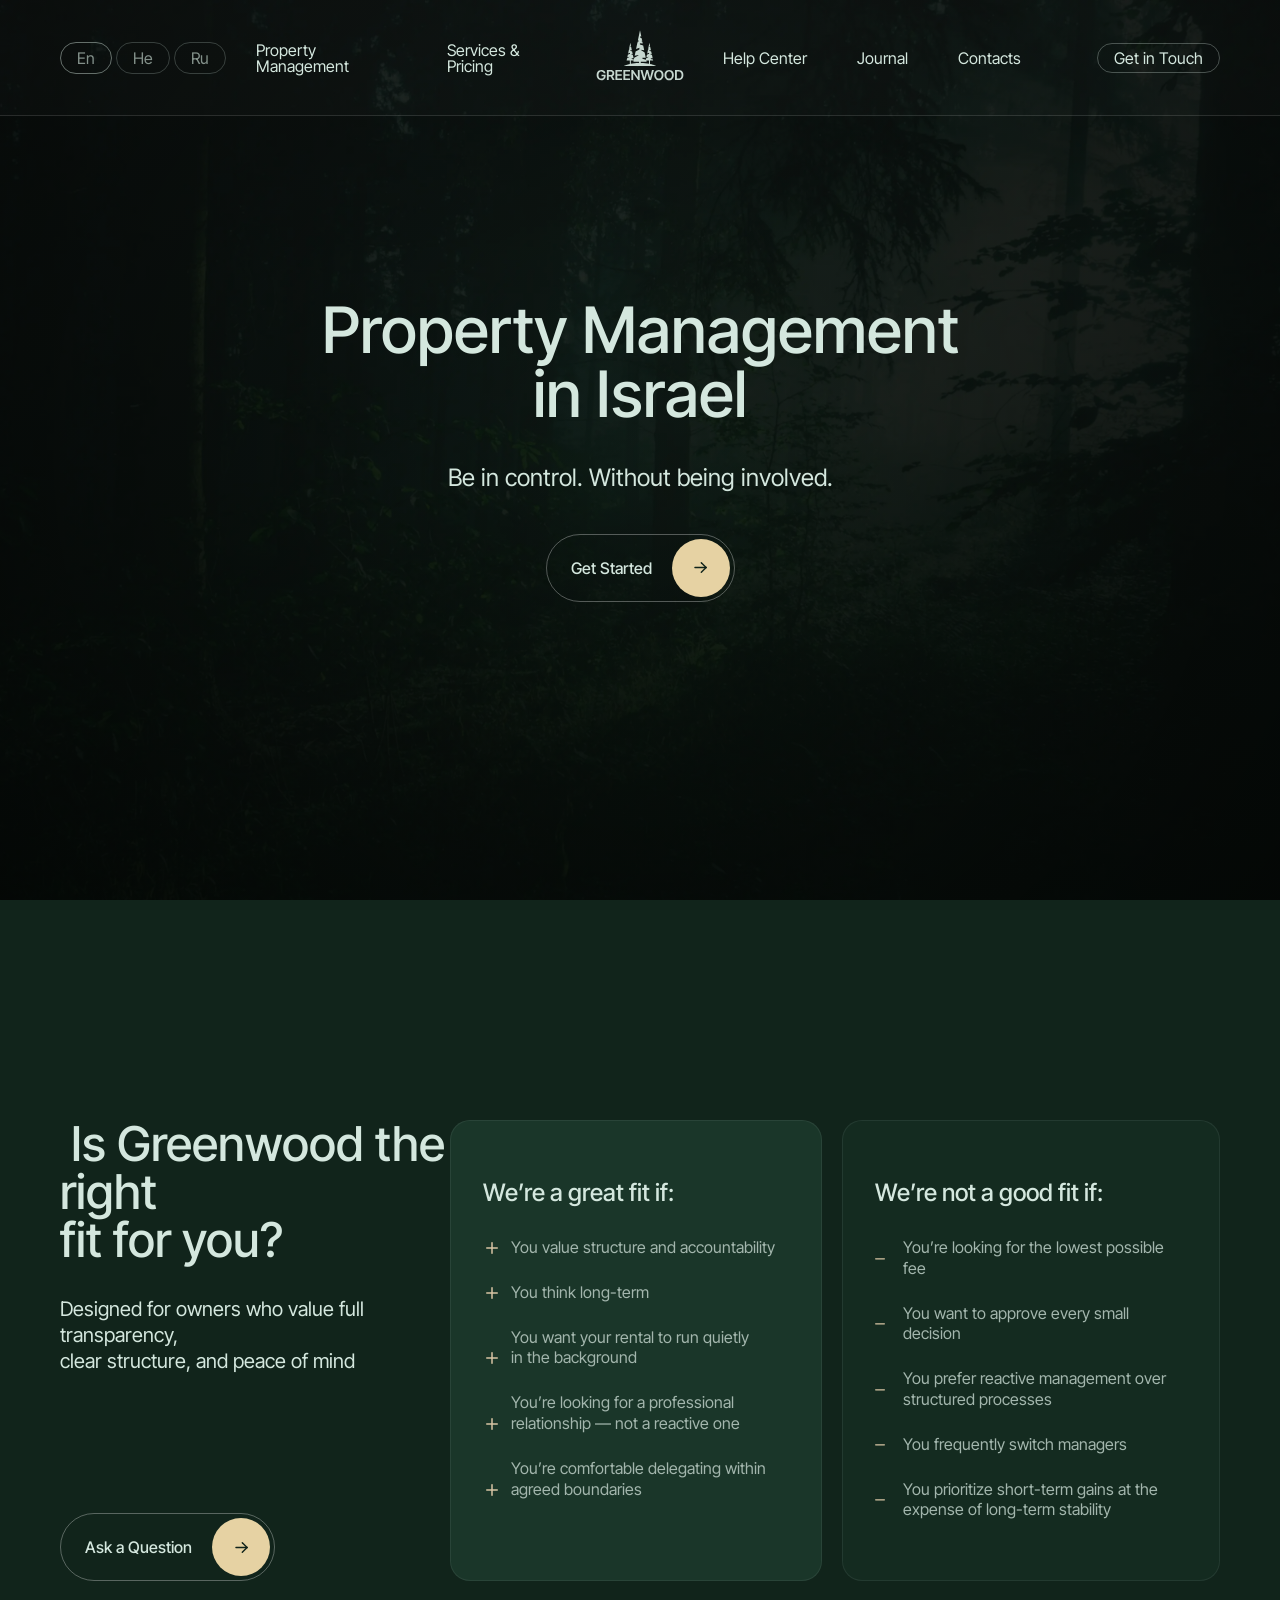
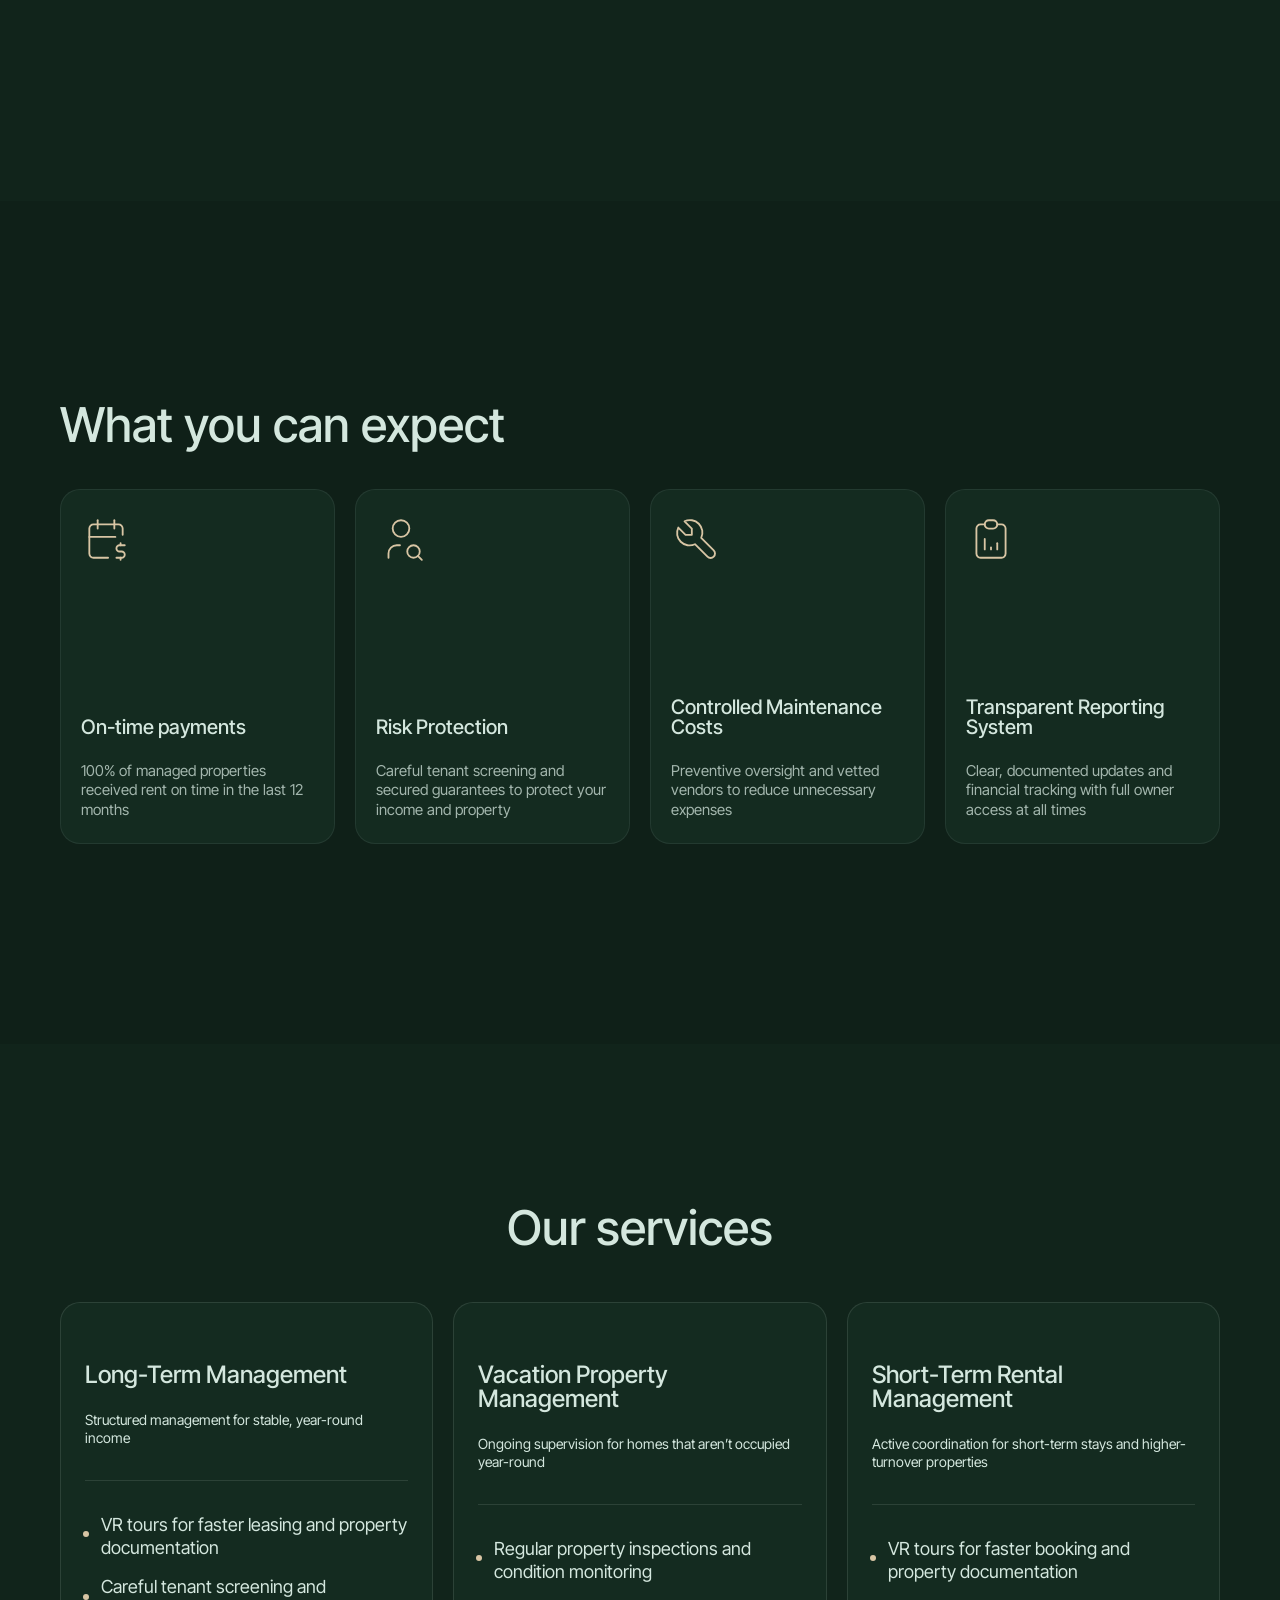
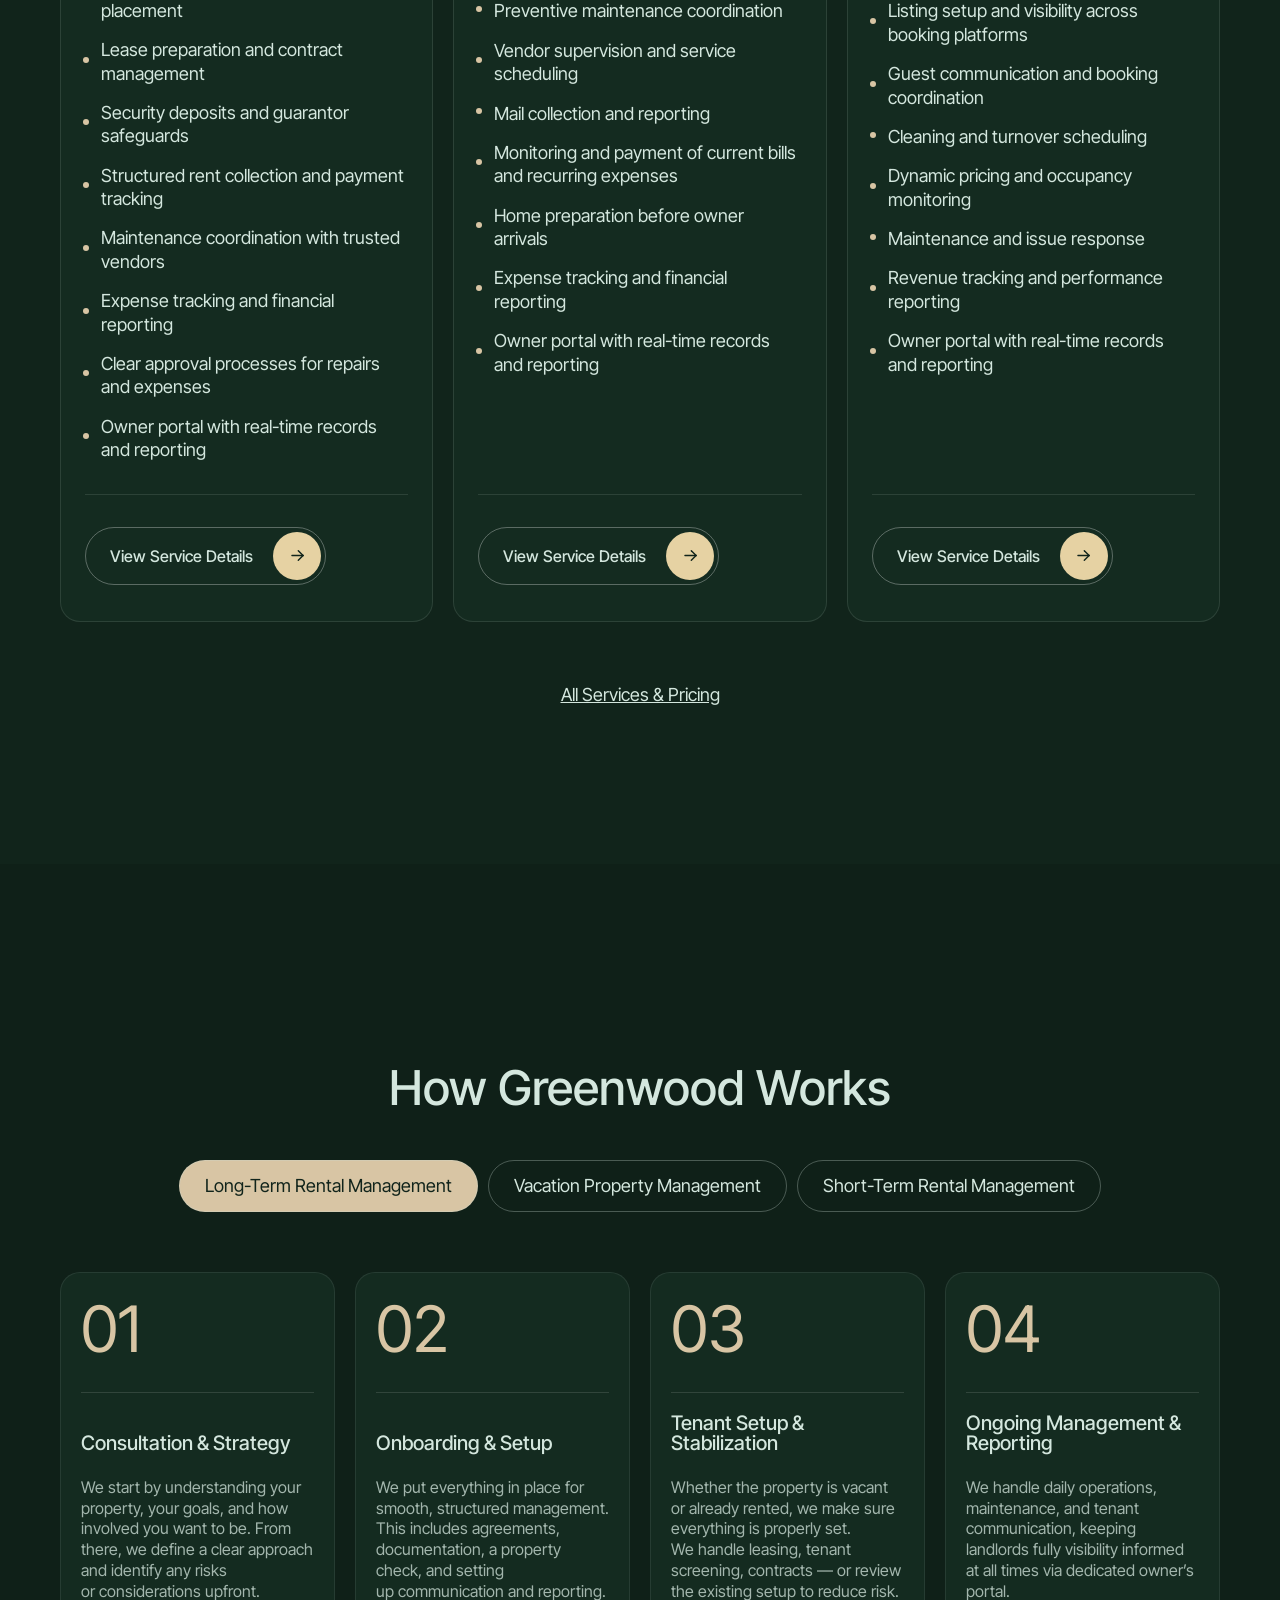
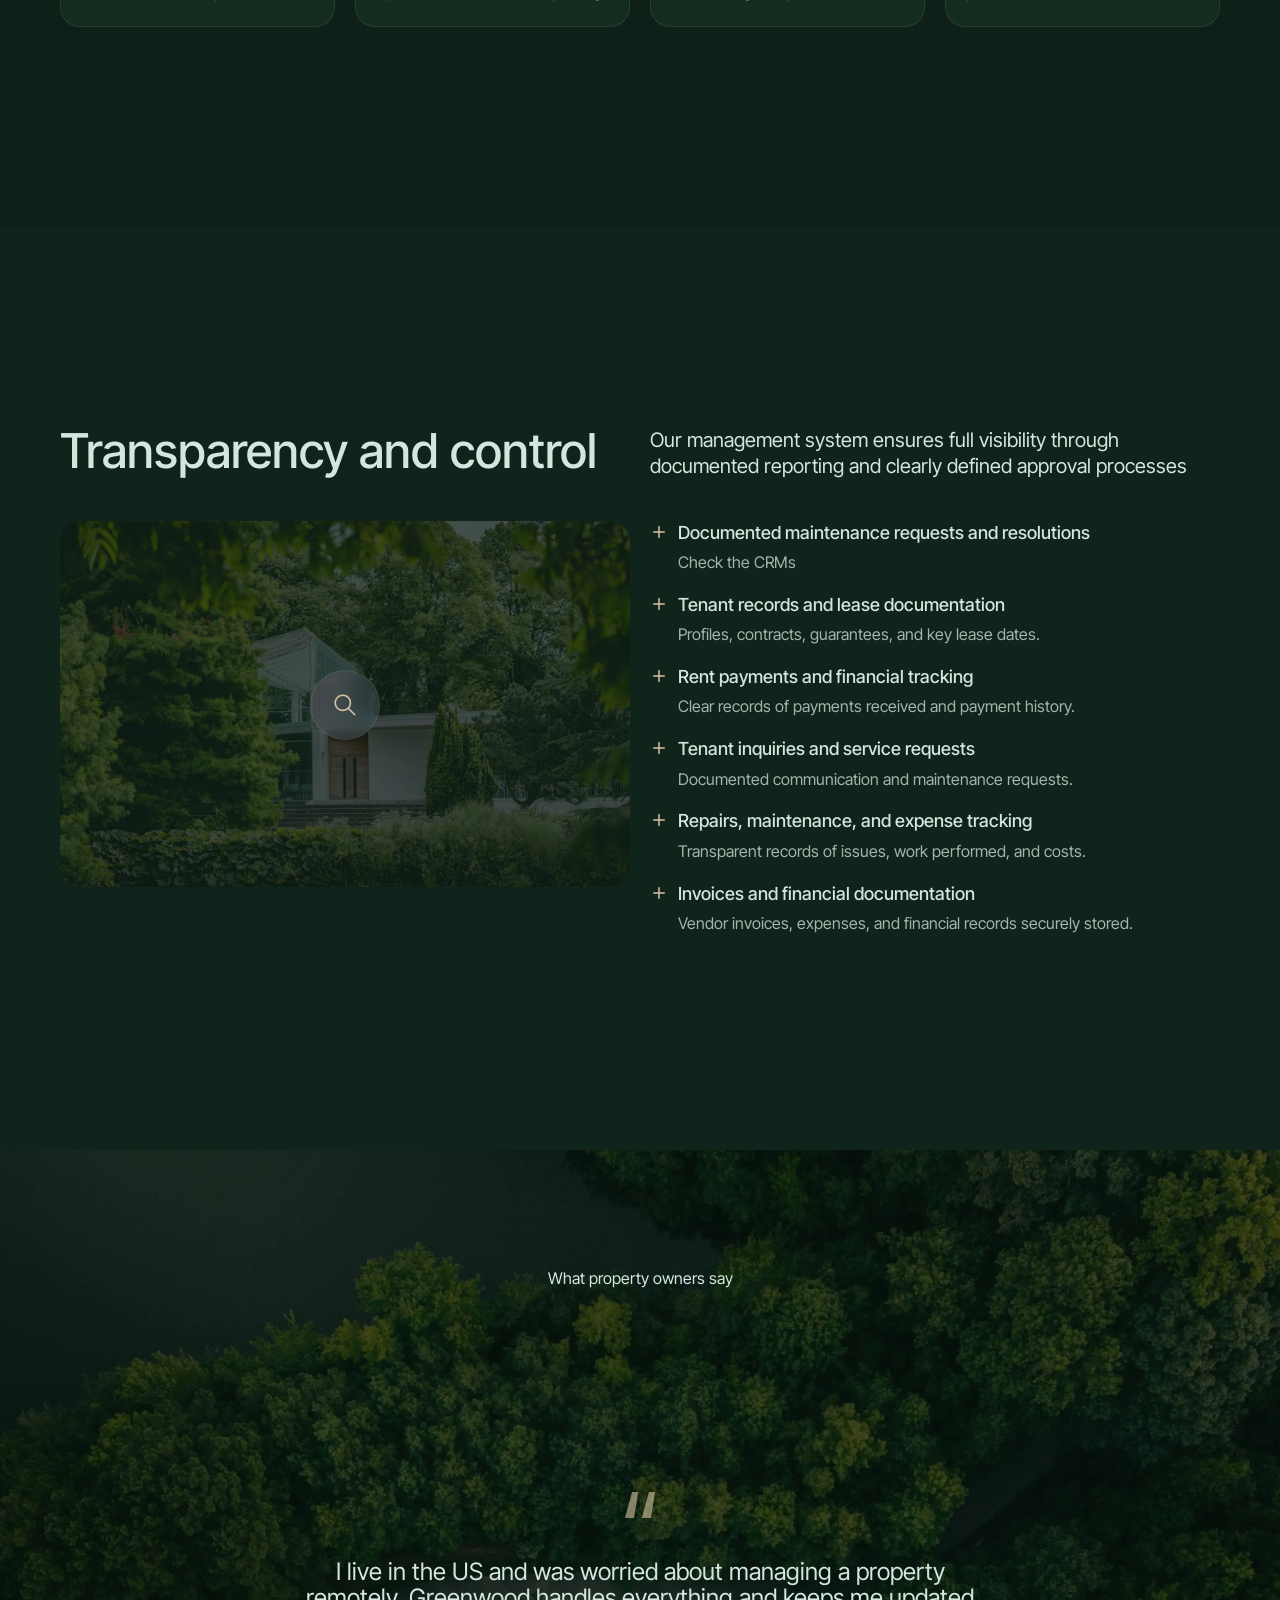
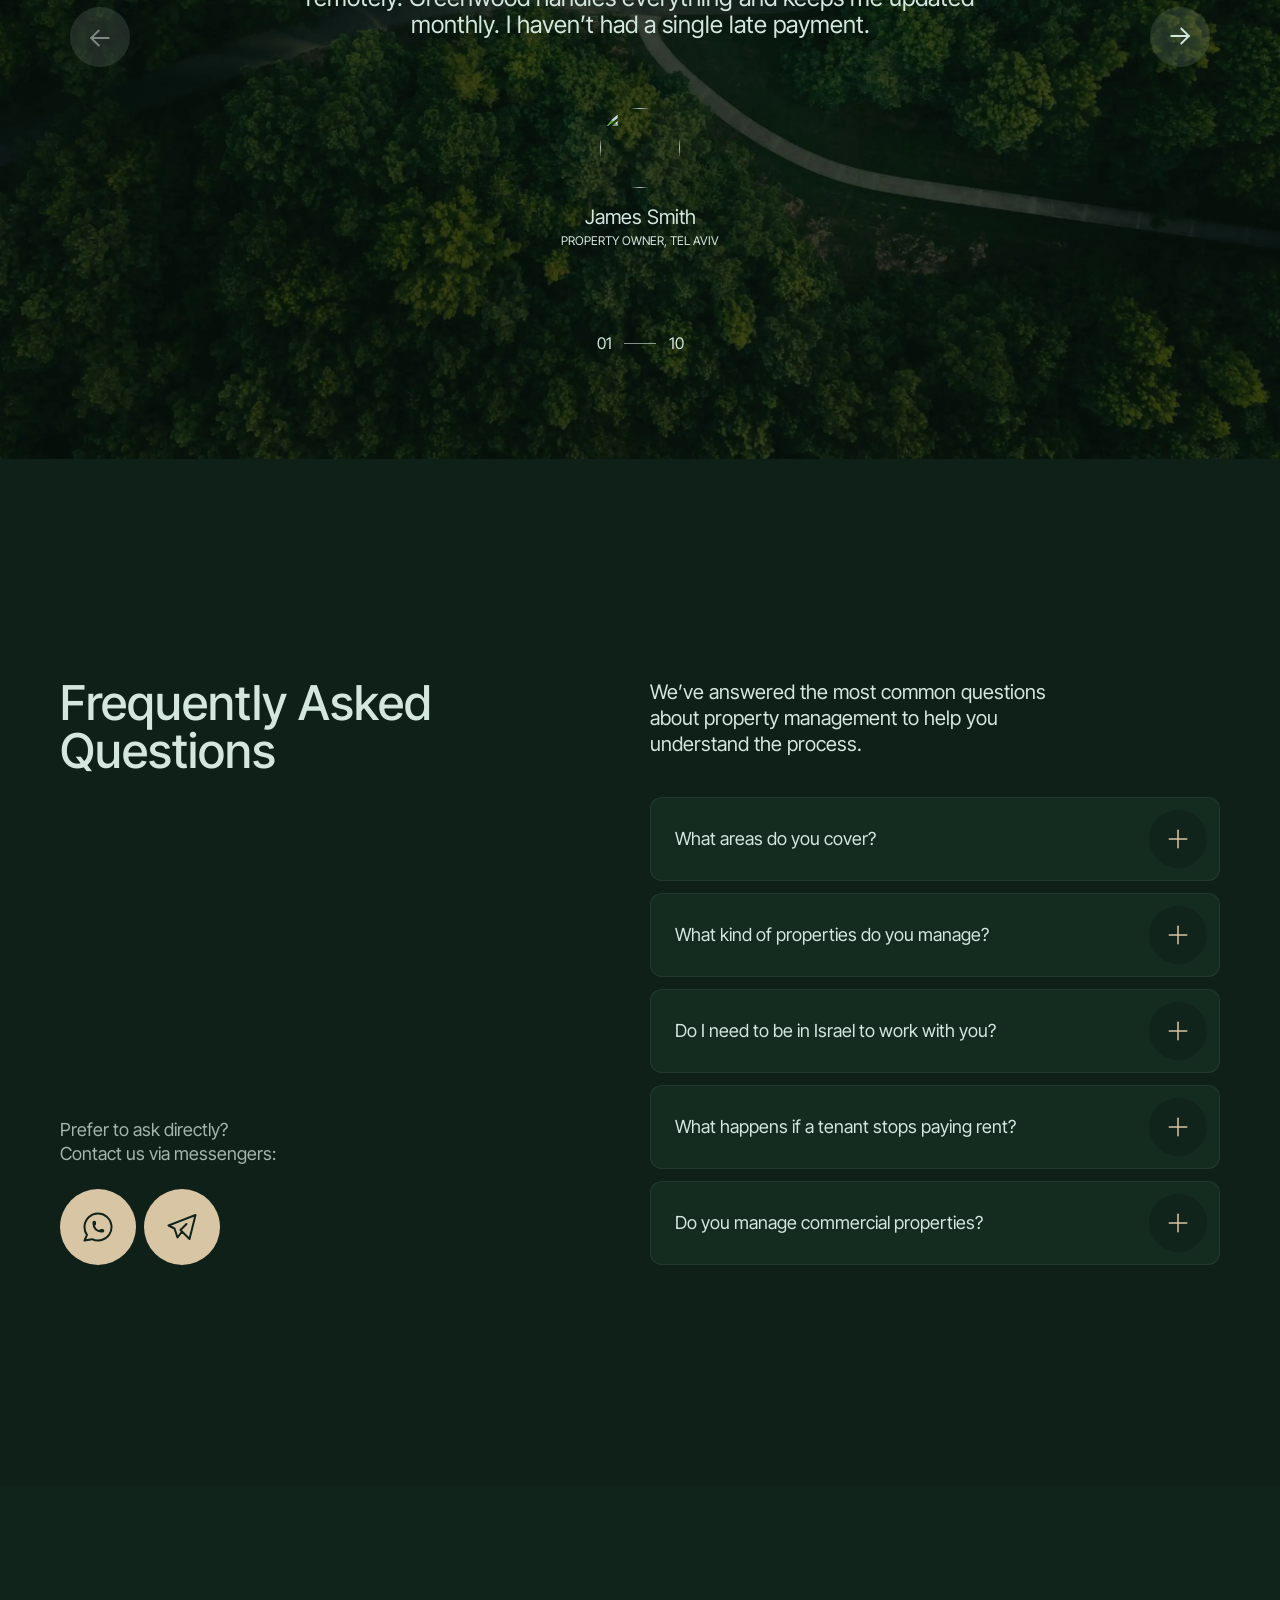
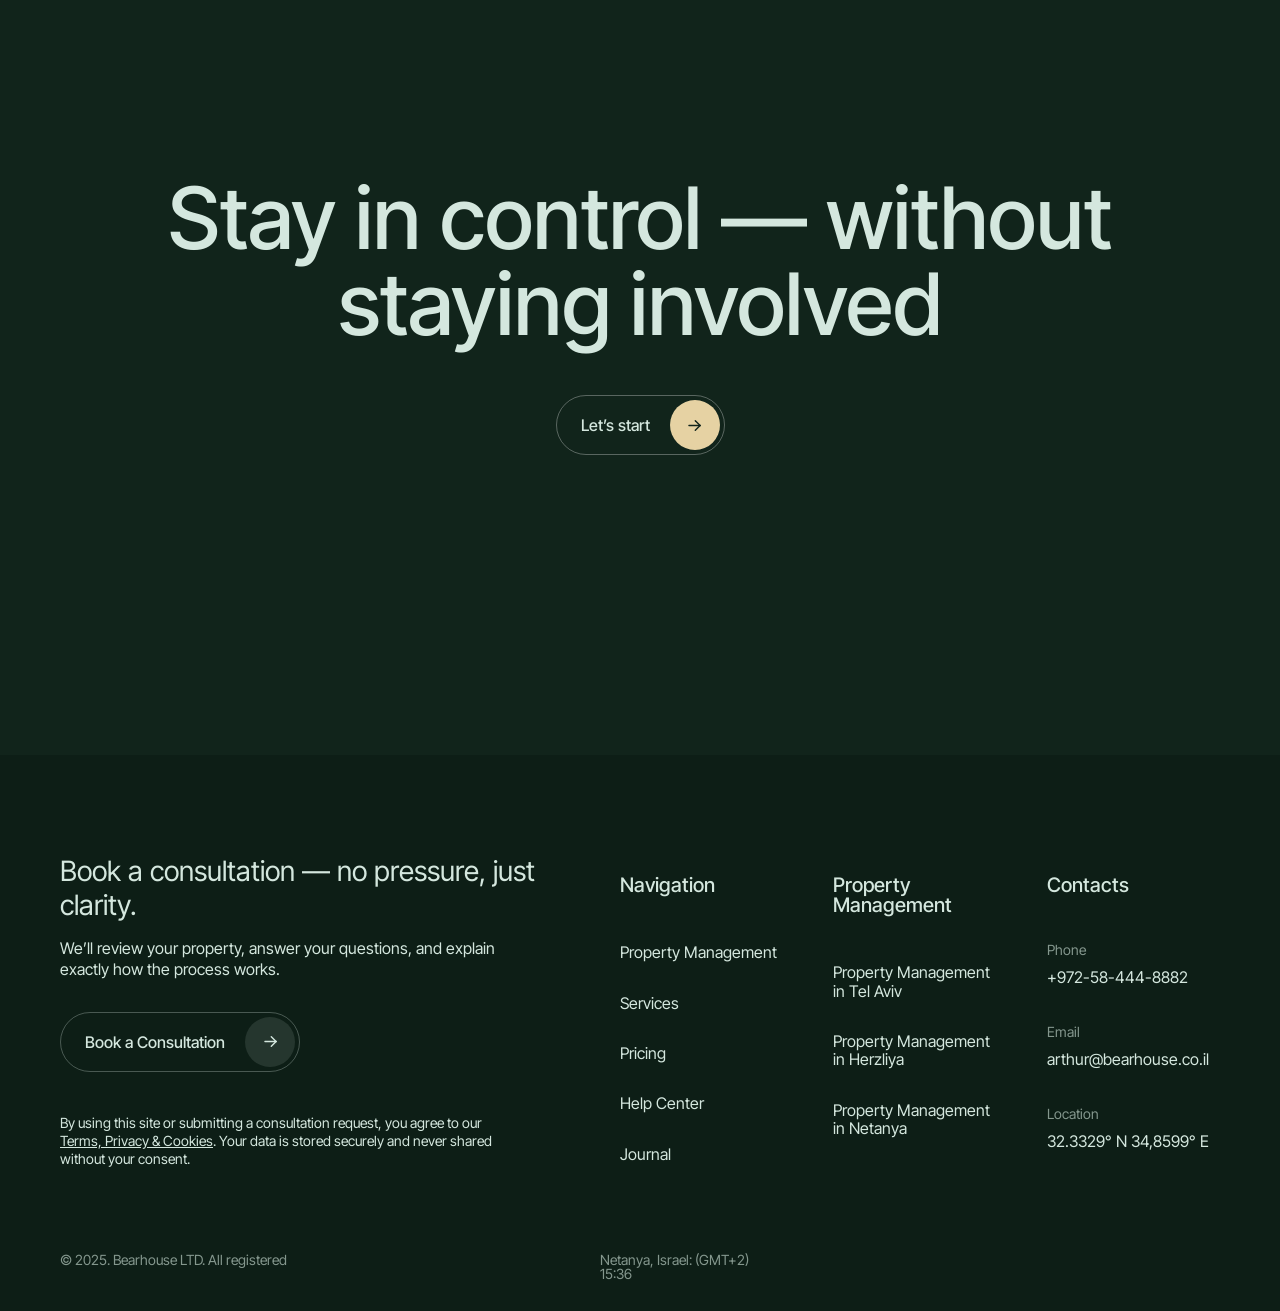
==== commit f2a8eb40: "Full Main Page" ====
--- a/index.html
+++ b/index.html
@@ -1 +1 @@
-<!doctype html><html lang="ru" class="page"><head><meta charset="UTF-8"><meta name="viewport" content="width=device-width,initial-scale=1"><link rel="shortcut icon" href="favicon.ico" type="image/x-icon"><meta http-equiv="X-UA-Compatible" content="ie=edge"><meta name="theme-color" content="#111111"><title>Property Management in Israel — Greenwood</title><meta name="description" content="Professional property management services in Israel. Full-service solutions for long-term, short-term, and vacation rentals. Stay in control without being involved."><meta name="keywords" content="property management Israel, rental management Israel, vacation rental Israel, real estate management Israel, landlord services Israel"><meta name="author" content="Greenwood"><meta name="viewport" content="width=device-width,initial-scale=1"><meta property="og:title" content="Property Management in Israel | Greenwood"><meta property="og:description" content="Be in control. Without being involved. Full-service property management in Israel."><meta property="og:type" content="website"><link rel="canonical" href="https://kostiasav.github.io/greenwood/"><link rel="preconnect" href="https://fonts.googleapis.com"><link rel="preconnect" href="https://fonts.gstatic.com" crossorigin><link href="https://fonts.googleapis.com/css2?family=Inter+Tight:ital,wght@0,100..900;1,100..900&display=swap" rel="stylesheet"><link rel="stylesheet" href="https://cdn.jsdelivr.net/npm/swiper@11/swiper-bundle.min.css"><link rel="stylesheet" href="css/vendor.css"><link rel="stylesheet" href="css/main.css"><script defer="defer" src="js/main.js"></script></head><body class="page__body"><div class="site-container"><header class="header"><div class="container"><div class="header__content"><div class="header-left"><div class="lang-switch"><button class="active">En</button> <button>He</button> <button>Ru</button></div><nav class="nav-left"><a href="#">Property Management</a> <a href="#">Services & Pricing</a></nav></div><a href="/" class="header-logo"><img loading="lazy" src="img/svg/logo.svg" class="Greenwood" width="101" height="60" alt="Green Wood"></a><div class="header-right"><nav class="nav-right"><a href="#">Help Center</a> <a href="#">Journal</a> <a href="#">Contacts</a></nav><a href="#" class="btn-outline">Get in Touch</a></div><div class="burger__wrapper"><button class="btn-reset burger" aria-label="Open Burger" aria-expanded="false" data-burger><span class="burger__line"></span></button></div></div></div></header><main class="main"><section class="hero"><div class="container"><div class="hero-content"><h1>Property Management in Israel</h1><p>Be in control. Without being involved.</p><a href="#" class="btn--standard"><span>Get Started</span><div class="icon"><img loading="lazy" src="img/svg/arrow-btn--standard.svg" class="btn--standard--icon" width="19" height="19" alt="Get Started"></div></a></div></div></section><section class="fit-section"><div class="container"><div class="fit__content"><div class="fit__left"><h2> Is Greenwood the right<br>fit for you?</h2><p>Designed for owners who value full transparency,<br>clear structure, and peace of mind</p><a href="#" class="btn--standard"><span>Ask a Question</span><div class="icon"><img loading="lazy" src="img/svg/arrow-btn--standard.svg" class="btn--standard--icon" width="19" height="19" alt="Ask a Question"></div></a></div><div class="fit__right"><div class="fit__item"><h3>We’re a great fit if:</h3><ul class="fit__item__list"><li>You value structure and accountability</li><li>You think long-term</li><li>You want your rental to run quietly in the background</li><li>You’re looking for a professional relationship — not a reactive one</li><li>You’re comfortable delegating within agreed boundaries</li></ul></div><div class="fit__item"><h3>We’re not a good fit if:</h3><ul class="fit__item__list"><li>You’re looking for the lowest possible fee</li><li>You want to approve every small decision</li><li>You prefer reactive management over structured processes</li><li>You frequently switch managers</li><li>You prioritize short-term gains at the expense of long-term stability</li></ul></div></div><a href="#" class="btn--standard mobile"><span>Ask a Question</span><div class="icon"><img loading="lazy" src="img/svg/arrow-btn--standard.svg" class="btn--standard--icon" width="19" height="19" alt="Ask a Question"></div></a></div></div></section><section class="benefits"><div class="container"><h2 class="section-title">What you can expect</h2><ul class="benefits__list"><li class="benefit"><img loading="lazy" src="img/svg/benefit-4.svg" class="image" width="60" height="60" alt="On-time payments"><h3 class="benefit-title">On-time payments</h3><p class="benefit-description">100% of managed properties received rent on time in the last 12 months</p></li><li class="benefit"><img loading="lazy" src="img/svg/benefit-3.svg" class="image" width="60" height="60" alt="On-time payments"><h3 class="benefit-title">Risk Protection</h3><p class="benefit-description">Careful tenant screening and secured guarantees to protect your income and property</p></li><li class="benefit"><img loading="lazy" src="img/svg/benefit-2.svg" class="image" width="60" height="60" alt="On-time payments"><h3 class="benefit-title">Controlled Maintenance Costs</h3><p class="benefit-description">Preventive oversight and vetted vendors to reduce unnecessary expenses</p></li><li class="benefit"><img loading="lazy" src="img/svg/benefit-1.svg" class="image" width="60" height="60" alt="On-time payments"><h3 class="benefit-title">Transparent Reporting System</h3><p class="benefit-description">Clear, documented updates and financial tracking with full owner access at all times</p></li></ul></div></section><section class="services"><div class="container"><h2 class="section-title center">Our services</h2><ul class="services__list"><li class="service"><h3 class="service-title">Long-Term Management</h3><p class="service-description">Structured management for stable, year-round income</p><ul class="service__list"><li>VR tours for faster leasing and property documentation</li><li>Careful tenant screening and placement</li><li>Lease preparation and contract management</li><li>Security deposits and guarantor safeguards</li><li>Structured rent collection and payment tracking</li><li>Maintenance coordination with trusted vendors</li><li>Expense tracking and financial reporting</li><li>Clear approval processes for repairs and expenses</li><li>Owner portal with real-time records and reporting</li></ul><div class="services_btn__wrapper"><a href="#" class="btn--standard"><span>View Service Details</span><div class="icon"><img loading="lazy" src="img/svg/arrow-btn--standard.svg" class="btn--standard--icon" width="19" height="19" alt="View Service Details"></div></a></div></li><li class="service"><h3 class="service-title">Vacation Property Management</h3><p class="service-description">Ongoing supervision for homes that aren’t occupied year-round</p><ul class="service__list"><li>Regular property inspections and condition monitoring</li><li>Preventive maintenance coordination</li><li>Vendor supervision and service scheduling</li><li>Mail collection and reporting</li><li>Monitoring and payment of current bills and recurring expenses</li><li>Home preparation before owner arrivals</li><li>Expense tracking and financial reporting</li><li>Owner portal with real-time records and reporting</li></ul><div class="services_btn__wrapper"><a href="#" class="btn--standard"><span>View Service Details</span><div class="icon"><img loading="lazy" src="img/svg/arrow-btn--standard.svg" class="btn--standard--icon" width="19" height="19" alt="View Service Details"></div></a></div></li><li class="service"><h3 class="service-title">Short-Term Rental Management</h3><p class="service-description">Active coordination for short-term stays and higher-turnover properties</p><ul class="service__list"><li>VR tours for faster booking and property documentation</li><li>Listing setup and visibility across booking platforms</li><li>Guest communication and booking coordination</li><li>Cleaning and turnover scheduling</li><li>Dynamic pricing and occupancy monitoring</li><li>Maintenance and issue response</li><li>Revenue tracking and performance reporting</li><li>Owner portal with real-time records and reporting</li></ul><div class="services_btn__wrapper"><a href="#" class="btn--standard"><span>View Service Details</span><div class="icon"><img loading="lazy" src="img/svg/arrow-btn--standard.svg" class="btn--standard--icon" width="19" height="19" alt="View Service Details"></div></a></div></li></ul><a href="#" class="services-link">All Services & Pricing</a></div></section><section class="process"><div class="container"><h2 class="section-title center">How Greenwood Works</h2><div class="process__tabs"><div class="tabs__switchers"><button class="tabs__switch active">Long-Term Rental Management</button> <button class="tabs__switch">Vacation Property Management</button> <button class="tabs__switch">Short-Term Rental Management</button></div><div class="tabs__panels"><div class="tabs__panel active"><div class="tab__item"><h4>01</h4><h3>Consultation & Strategy</h3><p>We start by understanding your property, your goals, and how involved you want to be. From there, we define a clear approach and identify any risks or considerations upfront.</p></div><div class="tab__item"><h4>02</h4><h3>Onboarding & Setup</h3><p>We put everything in place for smooth, structured management. This includes agreements, documentation, a property check, and setting up communication and reporting.</p></div><div class="tab__item"><h4>03</h4><h3>Tenant Setup & Stabilization</h3><p>Whether the property is vacant or already rented, we make sure everything is properly set. We handle leasing, tenant screening, contracts — or review the existing setup to reduce risk.</p></div><div class="tab__item"><h4>04</h4><h3>Ongoing Management & Reporting</h3><p>We handle daily operations, maintenance, and tenant communication, keeping landlords fully visibility informed at all times via dedicated owner’s portal.</p></div></div><div class="tabs__panel"><div class="tab__item"><h4>05</h4><h3>Consultation & Strategy</h3><p>We start by understanding your property, your goals, and how involved you want to be. From there, we define a clear approach and identify any risks or considerations upfront.</p></div><div class="tab__item"><h4>06</h4><h3>Onboarding & Setup</h3><p>We put everything in place for smooth, structured management. This includes agreements, documentation, a property check, and setting up communication and reporting.</p></div><div class="tab__item"><h4>07</h4><h3>Tenant Setup & Stabilization</h3><p>Whether the property is vacant or already rented, we make sure everything is properly set. We handle leasing, tenant screening, contracts — or review the existing setup to reduce risk.</p></div><div class="tab__item"><h4>08</h4><h3>Ongoing Management & Reporting</h3><p>We handle daily operations, maintenance, and tenant communication, keeping landlords fully visibility informed at all times via dedicated owner’s portal.</p></div></div><div class="tabs__panel"><div class="tab__item"><h4>09</h4><h3>Consultation & Strategy</h3><p>We start by understanding your property, your goals, and how involved you want to be. From there, we define a clear approach and identify any risks or considerations upfront.</p></div><div class="tab__item"><h4>10</h4><h3>Onboarding & Setup</h3><p>We put everything in place for smooth, structured management. This includes agreements, documentation, a property check, and setting up communication and reporting.</p></div><div class="tab__item"><h4>11</h4><h3>Tenant Setup & Stabilization</h3><p>Whether the property is vacant or already rented, we make sure everything is properly set. We handle leasing, tenant screening, contracts — or review the existing setup to reduce risk.</p></div><div class="tab__item"><h4>12</h4><h3>Ongoing Management & Reporting</h3><p>We handle daily operations, maintenance, and tenant communication, keeping landlords fully visibility informed at all times via dedicated owner’s portal.</p></div></div></div></div></div></section><section class="transparency"><div class="container"><div class="transparency__content"><div class="transparency__left"><h2 class="section-title">Transparency and control</h2><h3 class="transparency__right-title mobile">Our management system ensures full visibility through documented reporting and clearly defined approval processes</h3><div class="transparency__image"><img src="img/transparency-image.webp" alt="Transparency and control"> <button class="zoom-button"><svg viewBox="0 0 26 26" xmlns="http://www.w3.org/2000/svg" xmlns:xlink="http://www.w3.org/1999/xlink" width="26.000000" height="26.000000" fill="none"><rect id="Frame" width="26.000000" height="26.000000" x="0.000000" y="0.000000" fill="rgb(255,255,255)" fill-opacity="0"/><path id="Vector" d="M0 0L26 0L26 26L0 26L0 0Z" fill-rule="nonzero"/><path id="Vector" d="M3.82725 13.7353C4.20835 14.6554 4.76693 15.4914 5.47111 16.1956C6.17528 16.8997 7.01127 17.4583 7.93132 17.8394C8.85137 18.2205 9.83748 18.4167 10.8333 18.4167C11.8292 18.4167 12.8153 18.2205 13.7353 17.8394C14.6554 17.4583 15.4914 16.8997 16.1956 16.1956C16.8997 15.4914 17.4583 14.6554 17.8394 13.7353C18.2205 12.8153 18.4167 11.8292 18.4167 10.8333C18.4167 9.83748 18.2205 8.85137 17.8394 7.93132C17.4583 7.01127 16.8997 6.17528 16.1956 5.47111C15.4914 4.76693 14.6554 4.20834 13.7353 3.82725C12.8153 3.44615 11.8292 3.25 10.8333 3.25C9.83748 3.25 8.85137 3.44615 7.93132 3.82725C7.01127 4.20834 6.17528 4.76693 5.47111 5.47111C4.76693 6.17528 4.20835 7.01127 3.82725 7.93132C3.44615 8.85137 3.25 9.83748 3.25 10.8333C3.25 11.8292 3.44615 12.8153 3.82725 13.7353Z" fill-rule="nonzero" stroke="rgb(216,197,164)" stroke-linecap="round" stroke-linejoin="round" stroke-width="1.600000"/><path id="Vector" d="M22.75 22.75L16.25 16.25" fill-rule="nonzero" stroke="rgb(216,197,164)" stroke-linecap="round" stroke-linejoin="round" stroke-width="1.600000"/></svg></button></div></div><div class="transparency__right"><h3 class="transparency__right-title">Our management system ensures full visibility through documented reporting and clearly defined approval processes</h3><ul class="transparency__list"><li class="transparency__item"><h3>Documented maintenance requests and resolutions</h3><p>Check the CRMs</p></li><li class="transparency__item"><h3>Tenant records and lease documentation</h3><p>Profiles, contracts, guarantees, and key lease dates.</p></li><li class="transparency__item"><h3>Rent payments and financial tracking</h3><p>Clear records of payments received and payment history.</p></li><li class="transparency__item"><h3>Tenant inquiries and service requests</h3><p>Documented communication and maintenance requests.</p></li><li class="transparency__item"><h3>Repairs, maintenance, and expense tracking</h3><p>Transparent records of issues, work performed, and costs.</p></li><li class="transparency__item"><h3>Invoices and financial documentation</h3><p>Vendor invoices, expenses, and financial records securely stored.</p></li></ul></div></div></div></section><section class="testimonials"><div class="container"><div class="testimonials__content"><h2 class="testimonials-title">What property owners say</h2><div class="testimonials__swiper swiper" id="testimonials-swiper"><div class="swiper-wrapper"><div class="swiper-slide"><div class="testimonial"><div class="testimonial__quote"><svg viewBox="0 0 30 26" xmlns="http://www.w3.org/2000/svg" xmlns:xlink="http://www.w3.org/1999/xlink" width="30.000000" height="26.000000" fill="none" customFrame="#000000"><path id="“" d="M0 26L7.06422 0L13.1193 0L9.08257 26L0 26ZM16.8807 26L23.945 0L30 0L25.9633 26L16.8807 26Z" fill="rgb(216,197,164)" fill-rule="nonzero"/></svg></div><p class="testimonial__text">I live in the US and was worried about managing a property remotely. Greenwood handles everything and keeps me updated monthly. I haven’t had a single late payment.</p><div class="testimonial__author"><img src="https://i.pravatar.cc/80?img=1" alt=""><h4>James Smith</h4><span>PROPERTY OWNER, TEL AVIV</span></div></div></div><div class="swiper-slide"><div class="testimonial"><div class="testimonial__quote"><svg viewBox="0 0 30 26" xmlns="http://www.w3.org/2000/svg" xmlns:xlink="http://www.w3.org/1999/xlink" width="30.000000" height="26.000000" fill="none" customFrame="#000000"><path id="“" d="M0 26L7.06422 0L13.1193 0L9.08257 26L0 26ZM16.8807 26L23.945 0L30 0L25.9633 26L16.8807 26Z" fill="rgb(216,197,164)" fill-rule="nonzero"/></svg></div><p class="testimonial__text">Amazing service and full transparency. I finally feel safe investing remotely.</p><div class="testimonial__author"><img src="https://i.pravatar.cc/80?img=2" alt=""><h4>Michael Brown</h4><span>INVESTOR</span></div></div></div><div class="swiper-slide"><div class="testimonial"><div class="testimonial__quote"><svg viewBox="0 0 30 26" xmlns="http://www.w3.org/2000/svg" xmlns:xlink="http://www.w3.org/1999/xlink" width="30.000000" height="26.000000" fill="none" customFrame="#000000"><path id="“" d="M0 26L7.06422 0L13.1193 0L9.08257 26L0 26ZM16.8807 26L23.945 0L30 0L25.9633 26L16.8807 26Z" fill="rgb(216,197,164)" fill-rule="nonzero"/></svg></div><p class="testimonial__text">I live in the US and was worried about managing a property remotely. Greenwood handles everything and keeps me updated monthly. I haven’t had a single late payment.</p><div class="testimonial__author"><img src="https://i.pravatar.cc/80?img=1" alt=""><h4>James Smith</h4><span>PROPERTY OWNER, TEL AVIV</span></div></div></div><div class="swiper-slide"><div class="testimonial"><div class="testimonial__quote"><svg viewBox="0 0 30 26" xmlns="http://www.w3.org/2000/svg" xmlns:xlink="http://www.w3.org/1999/xlink" width="30.000000" height="26.000000" fill="none" customFrame="#000000"><path id="“" d="M0 26L7.06422 0L13.1193 0L9.08257 26L0 26ZM16.8807 26L23.945 0L30 0L25.9633 26L16.8807 26Z" fill="rgb(216,197,164)" fill-rule="nonzero"/></svg></div><p class="testimonial__text">Amazing service and full transparency. I finally feel safe investing remotely.</p><div class="testimonial__author"><img src="https://i.pravatar.cc/80?img=2" alt=""><h4>Michael Brown</h4><span>INVESTOR</span></div></div></div><div class="swiper-slide"><div class="testimonial"><div class="testimonial__quote"><svg viewBox="0 0 30 26" xmlns="http://www.w3.org/2000/svg" xmlns:xlink="http://www.w3.org/1999/xlink" width="30.000000" height="26.000000" fill="none" customFrame="#000000"><path id="“" d="M0 26L7.06422 0L13.1193 0L9.08257 26L0 26ZM16.8807 26L23.945 0L30 0L25.9633 26L16.8807 26Z" fill="rgb(216,197,164)" fill-rule="nonzero"/></svg></div><p class="testimonial__text">I live in the US and was worried about managing a property remotely. Greenwood handles everything and keeps me updated monthly. I haven’t had a single late payment.</p><div class="testimonial__author"><img src="https://i.pravatar.cc/80?img=1" alt=""><h4>James Smith</h4><span>PROPERTY OWNER, TEL AVIV</span></div></div></div><div class="swiper-slide"><div class="testimonial"><div class="testimonial__quote"><svg viewBox="0 0 30 26" xmlns="http://www.w3.org/2000/svg" xmlns:xlink="http://www.w3.org/1999/xlink" width="30.000000" height="26.000000" fill="none" customFrame="#000000"><path id="“" d="M0 26L7.06422 0L13.1193 0L9.08257 26L0 26ZM16.8807 26L23.945 0L30 0L25.9633 26L16.8807 26Z" fill="rgb(216,197,164)" fill-rule="nonzero"/></svg></div><p class="testimonial__text">Amazing service and full transparency. I finally feel safe investing remotely.</p><div class="testimonial__author"><img src="https://i.pravatar.cc/80?img=2" alt=""><h4>Michael Brown</h4><span>INVESTOR</span></div></div></div><div class="swiper-slide"><div class="testimonial"><div class="testimonial__quote"><svg viewBox="0 0 30 26" xmlns="http://www.w3.org/2000/svg" xmlns:xlink="http://www.w3.org/1999/xlink" width="30.000000" height="26.000000" fill="none" customFrame="#000000"><path id="“" d="M0 26L7.06422 0L13.1193 0L9.08257 26L0 26ZM16.8807 26L23.945 0L30 0L25.9633 26L16.8807 26Z" fill="rgb(216,197,164)" fill-rule="nonzero"/></svg></div><p class="testimonial__text">I live in the US and was worried about managing a property remotely. Greenwood handles everything and keeps me updated monthly. I haven’t had a single late payment.</p><div class="testimonial__author"><img src="https://i.pravatar.cc/80?img=1" alt=""><h4>James Smith</h4><span>PROPERTY OWNER, TEL AVIV</span></div></div></div><div class="swiper-slide"><div class="testimonial"><div class="testimonial__quote"><svg viewBox="0 0 30 26" xmlns="http://www.w3.org/2000/svg" xmlns:xlink="http://www.w3.org/1999/xlink" width="30.000000" height="26.000000" fill="none" customFrame="#000000"><path id="“" d="M0 26L7.06422 0L13.1193 0L9.08257 26L0 26ZM16.8807 26L23.945 0L30 0L25.9633 26L16.8807 26Z" fill="rgb(216,197,164)" fill-rule="nonzero"/></svg></div><p class="testimonial__text">Amazing service and full transparency. I finally feel safe investing remotely.</p><div class="testimonial__author"><img src="https://i.pravatar.cc/80?img=2" alt=""><h4>Michael Brown</h4><span>INVESTOR</span></div></div></div><div class="swiper-slide"><div class="testimonial"><div class="testimonial__quote"><svg viewBox="0 0 30 26" xmlns="http://www.w3.org/2000/svg" xmlns:xlink="http://www.w3.org/1999/xlink" width="30.000000" height="26.000000" fill="none" customFrame="#000000"><path id="“" d="M0 26L7.06422 0L13.1193 0L9.08257 26L0 26ZM16.8807 26L23.945 0L30 0L25.9633 26L16.8807 26Z" fill="rgb(216,197,164)" fill-rule="nonzero"/></svg></div><p class="testimonial__text">I live in the US and was worried about managing a property remotely. Greenwood handles everything and keeps me updated monthly. I haven’t had a single late payment.</p><div class="testimonial__author"><img src="https://i.pravatar.cc/80?img=1" alt=""><h4>James Smith</h4><span>PROPERTY OWNER, TEL AVIV</span></div></div></div><div class="swiper-slide"><div class="testimonial"><div class="testimonial__quote"><svg viewBox="0 0 30 26" xmlns="http://www.w3.org/2000/svg" xmlns:xlink="http://www.w3.org/1999/xlink" width="30.000000" height="26.000000" fill="none" customFrame="#000000"><path id="“" d="M0 26L7.06422 0L13.1193 0L9.08257 26L0 26ZM16.8807 26L23.945 0L30 0L25.9633 26L16.8807 26Z" fill="rgb(216,197,164)" fill-rule="nonzero"/></svg></div><p class="testimonial__text">Amazing service and full transparency. I finally feel safe investing remotely.</p><div class="testimonial__author"><img src="https://i.pravatar.cc/80?img=2" alt=""><h4>Michael Brown</h4><span>INVESTOR</span></div></div></div></div><div class="swiper__btns"><div class="swiper-button-prev"></div><div class="swiper-button-next"></div></div><div class="swiper-pagination"></div></div></div></div></section><section class="faq"><div class="container"><div class="faq__content"><div class="faq__left"><h2 class="section-title">Frequently Asked Questions</h2><p class="faq-subtitle">Prefer to ask directly?<br>Contact us via messengers:</p><div class="socials"><a href="#" class="socials__item"><svg width="36" height="36" viewBox="0 0 36 36" fill="none" xmlns="http://www.w3.org/2000/svg"><g clip-path="url(#clip0_4432_2106)"><path d="M4.5 31.5001L6.975 25.8001C5.08149 23.1122 4.234 19.8256 4.59157 16.5572C4.94913 13.2888 6.48718 10.2633 8.91706 8.04836C11.3469 5.83343 14.5016 4.5814 17.7891 4.52722C21.0765 4.47305 24.2707 5.62047 26.7723 7.75413C29.2738 9.8878 30.9107 12.861 31.3758 16.1159C31.8408 19.3707 31.1021 22.6834 29.2982 25.4322C27.4942 28.1811 24.7492 30.1771 21.5781 31.0457C18.407 31.9144 15.0279 31.5959 12.075 30.1501L4.5 31.5001Z" stroke="#11241B" stroke-width="2" stroke-linecap="round" stroke-linejoin="round"/><path d="M13.5 15C13.5 15.1989 13.579 15.3897 13.7197 15.5303C13.8603 15.671 14.0511 15.75 14.25 15.75C14.4489 15.75 14.6397 15.671 14.7803 15.5303C14.921 15.3897 15 15.1989 15 15V13.5C15 13.3011 14.921 13.1103 14.7803 12.9697C14.6397 12.829 14.4489 12.75 14.25 12.75C14.0511 12.75 13.8603 12.829 13.7197 12.9697C13.579 13.1103 13.5 13.3011 13.5 13.5V15ZM13.5 15C13.5 16.9891 14.2902 18.8968 15.6967 20.3033C17.1032 21.7098 19.0109 22.5 21 22.5M21 22.5H22.5C22.6989 22.5 22.8897 22.421 23.0303 22.2803C23.171 22.1397 23.25 21.9489 23.25 21.75C23.25 21.5511 23.171 21.3603 23.0303 21.2197C22.8897 21.079 22.6989 21 22.5 21H21C20.8011 21 20.6103 21.079 20.4697 21.2197C20.329 21.3603 20.25 21.5511 20.25 21.75C20.25 21.9489 20.329 22.1397 20.4697 22.2803C20.6103 22.421 20.8011 22.5 21 22.5Z" stroke="#11241B" stroke-width="2" stroke-linecap="round" stroke-linejoin="round"/></g><defs><clipPath id="clip0_4432_2106"><rect width="36" height="36" fill="white"/></clipPath></defs></svg> </a><a href="#" class="socials__item"><svg width="36" height="36" viewBox="0 0 36 36" fill="none" xmlns="http://www.w3.org/2000/svg"><g clip-path="url(#clip0_4432_441)"><path d="M22.5 15L16.5 21L25.5 30L31.5 6L4.5 16.5L10.5 19.5L13.5 28.5L18 22.5" stroke="#11241B" stroke-width="2" stroke-linecap="round" stroke-linejoin="round"/></g><defs><clipPath id="clip0_4432_441"><rect width="36" height="36" fill="white"/></clipPath></defs></svg></a></div></div><div class="faq__right"><h3 class="faq__right-title">We’ve answered the most common questions about property management to help you understand the process.</h3><ul class="faq__list"><li class="faq__item"><div class="faq__head"><h4>What areas do you cover?</h4><div class="faq__icon"><img src="img/svg/faq-icon.svg" alt="What areas do you cover?" srcset="img/svg/faq-icon.svg"></div></div><div class="faq__body"><p>Every plan specifies exactly which services are covered. Scope changes require written agreement — no informal extensions.</p></div></li><li class="faq__item"><div class="faq__head"><h4>What kind of properties do you manage?</h4><div class="faq__icon"><img src="img/svg/faq-icon.svg" alt="What kind of properties do you manage?" srcset="img/svg/faq-icon.svg"></div></div><div class="faq__body"><p>Every plan specifies exactly which services are covered. Scope changes require written agreement — no informal extensions.</p></div></li><li class="faq__item"><div class="faq__head"><h4>Do I need to be in Israel to work with you?</h4><div class="faq__icon"><img src="img/svg/faq-icon.svg" alt="Do I need to be in Israel to work with you?" srcset="img/svg/faq-icon.svg"></div></div><div class="faq__body"><p>Every plan specifies exactly which services are covered. Scope changes require written agreement — no informal extensions.</p></div></li><li class="faq__item"><div class="faq__head"><h4>What happens if a tenant stops paying rent?</h4><div class="faq__icon"><img src="img/svg/faq-icon.svg" alt="What happens if a tenant stops paying rent?" srcset="img/svg/faq-icon.svg"></div></div><div class="faq__body"><p>Every plan specifies exactly which services are covered. Scope changes require written agreement — no informal extensions.</p></div></li><li class="faq__item"><div class="faq__head"><h4>Do you manage commercial properties?</h4><div class="faq__icon"><img src="img/svg/faq-icon.svg" alt="Do you manage commercial properties?" srcset="img/svg/faq-icon.svg"></div></div><div class="faq__body"><p>Every plan specifies exactly which services are covered. Scope changes require written agreement — no informal extensions.</p></div></li></ul><p class="faq-subtitle">Prefer to ask directly?<br>Contact us via messengers:</p><div class="socials"><a href="#" class="socials__item"><svg width="36" height="36" viewBox="0 0 36 36" fill="none" xmlns="http://www.w3.org/2000/svg"><g clip-path="url(#clip0_4432_2106)"><path d="M4.5 31.5001L6.975 25.8001C5.08149 23.1122 4.234 19.8256 4.59157 16.5572C4.94913 13.2888 6.48718 10.2633 8.91706 8.04836C11.3469 5.83343 14.5016 4.5814 17.7891 4.52722C21.0765 4.47305 24.2707 5.62047 26.7723 7.75413C29.2738 9.8878 30.9107 12.861 31.3758 16.1159C31.8408 19.3707 31.1021 22.6834 29.2982 25.4322C27.4942 28.1811 24.7492 30.1771 21.5781 31.0457C18.407 31.9144 15.0279 31.5959 12.075 30.1501L4.5 31.5001Z" stroke="#11241B" stroke-width="2" stroke-linecap="round" stroke-linejoin="round"/><path d="M13.5 15C13.5 15.1989 13.579 15.3897 13.7197 15.5303C13.8603 15.671 14.0511 15.75 14.25 15.75C14.4489 15.75 14.6397 15.671 14.7803 15.5303C14.921 15.3897 15 15.1989 15 15V13.5C15 13.3011 14.921 13.1103 14.7803 12.9697C14.6397 12.829 14.4489 12.75 14.25 12.75C14.0511 12.75 13.8603 12.829 13.7197 12.9697C13.579 13.1103 13.5 13.3011 13.5 13.5V15ZM13.5 15C13.5 16.9891 14.2902 18.8968 15.6967 20.3033C17.1032 21.7098 19.0109 22.5 21 22.5M21 22.5H22.5C22.6989 22.5 22.8897 22.421 23.0303 22.2803C23.171 22.1397 23.25 21.9489 23.25 21.75C23.25 21.5511 23.171 21.3603 23.0303 21.2197C22.8897 21.079 22.6989 21 22.5 21H21C20.8011 21 20.6103 21.079 20.4697 21.2197C20.329 21.3603 20.25 21.5511 20.25 21.75C20.25 21.9489 20.329 22.1397 20.4697 22.2803C20.6103 22.421 20.8011 22.5 21 22.5Z" stroke="#11241B" stroke-width="2" stroke-linecap="round" stroke-linejoin="round"/></g><defs><clipPath id="clip0_4432_2106"><rect width="36" height="36" fill="white"/></clipPath></defs></svg> </a><a href="#" class="socials__item"><svg width="36" height="36" viewBox="0 0 36 36" fill="none" xmlns="http://www.w3.org/2000/svg"><g clip-path="url(#clip0_4432_441)"><path d="M22.5 15L16.5 21L25.5 30L31.5 6L4.5 16.5L10.5 19.5L13.5 28.5L18 22.5" stroke="#11241B" stroke-width="2" stroke-linecap="round" stroke-linejoin="round"/></g><defs><clipPath id="clip0_4432_441"><rect width="36" height="36" fill="white"/></clipPath></defs></svg></a></div></div></div></div></section><section class="cta"><div class="container"><div class="cta__content"><h2 class="cta-title">Stay in control — without<br>staying involved</h2><a href="#" class="btn--standard"><span>Let’s start</span><div class="icon"><img loading="lazy" src="img/svg/arrow-btn--standard.svg" class="btn--standard--icon" width="19" height="19" alt="Let’s start"></div></a></div></div></section></main><footer class="footer"><div class="container"><div class="footer__top"><div class="footer__col__main"><h2 class="footer-main-title">Book a consultation — no pressure, just clarity.</h2><p class="footer-main-subtitle">We’ll review your property, answer your questions, and explain exactly how the process works.</p><a href="#" class="btn--white"><span>Book a Consultation</span><div class="icon"><img loading="lazy" src="img/svg/arrow-btn--white.svg" class="btn--standard--icon" width="19" height="19" alt="Get Started"></div></a><p class="footer-main-desc">By using this site or submitting a consultation request, you agree to our <a href="#">Terms, Privacy & Cookies</a>. Your data is stored securely and never shared without your consent.</p></div><div class="footer__col"><h3 class="footer__col-title">Navigation</h3><ul class="footer__col__list"><li><a href="#">Property Management</a></li><li><a href="#">Services</a></li><li><a href="#">Pricing</a></li><li><a href="#">Help Center</a></li><li><a href="#">Journal</a></li></ul></div><div class="footer__col mobile"><h3 class="footer__col-title">Property Management</h3><ul class="footer__col__list"><li><a href="#">Property Management in Tel Aviv</a></li><li><a href="#">Property Management in Herzliya</a></li><li><a href="#">Property Management in Netanya</a></li></ul></div><div class="footer__col mobile"><h3 class="footer__col-title">Contacts</h3><ul class="footer__col__list mt-mobile"><li class="footer__col__list-phone"><h4>Phone</h4><span><a href="tel:972584448882">+972-58-444-8882</a></span></li><li class="footer__col__list-email"><h4>Email</h4><span><a href="mailto:arthur@bearhouse.co.il">arthur@bearhouse.co.il</a></span></li><li class="footer__col__list-location"><h4>Location</h4><span>32.3329° N 34,8599° E</span></li></ul></div><div class="footer__col mobile pc"><p class="footer-main-desc">By using this site or submitting a consultation request, you agree to our <a href="#">Terms, Privacy & Cookies</a>. Your data is stored securely and never shared without your consent.</p></div></div><div class="footer__bottom"><span>© 2025. Bearhouse LTD. All registered</span><span>Netanya, Israel: (GMT+2) 15:36</span></div></div></footer></div></body></html>+<!doctype html><html lang="ru" class="page"><head><meta charset="UTF-8"><meta name="viewport" content="width=device-width,initial-scale=1"><link rel="shortcut icon" href="favicon.ico" type="image/x-icon"><meta http-equiv="X-UA-Compatible" content="ie=edge"><meta name="theme-color" content="#111111"><title>Property Management in Israel — Greenwood</title><meta name="description" content="Professional property management services in Israel. Full-service solutions for long-term, short-term, and vacation rentals. Stay in control without being involved."><meta name="keywords" content="property management Israel, rental management Israel, vacation rental Israel, real estate management Israel, landlord services Israel"><meta name="author" content="Greenwood"><meta name="viewport" content="width=device-width,initial-scale=1"><meta property="og:title" content="Property Management in Israel | Greenwood"><meta property="og:description" content="Be in control. Without being involved. Full-service property management in Israel."><meta property="og:type" content="website"><link rel="canonical" href="https://kostiasav.github.io/greenwood/"><link rel="preconnect" href="https://fonts.googleapis.com"><link rel="preconnect" href="https://fonts.gstatic.com" crossorigin><link href="https://fonts.googleapis.com/css2?family=Inter+Tight:ital,wght@0,100..900;1,100..900&display=swap" rel="stylesheet"><link rel="stylesheet" href="https://cdn.jsdelivr.net/npm/swiper@11/swiper-bundle.min.css"><link rel="stylesheet" href="css/vendor.css"><link rel="stylesheet" href="css/main.css"><script defer="defer" src="js/main.js"></script></head><body class="page__body"><div class="site-container"><header class="header"><div class="container"><div class="header__content"><div class="header-left"><div class="lang-switch"><button class="active">En</button> <button>He</button> <button>Ru</button></div><nav class="nav-left"><a href="#">Property Management</a> <a href="#">Services & Pricing</a></nav></div><a href="/" class="header-logo"><img loading="lazy" src="img/svg/logo.svg" class="Greenwood" width="101" height="60" alt="Green Wood"></a><div class="header-right"><nav class="nav-right"><a href="#">Help Center</a> <a href="#">Journal</a> <a href="#">Contacts</a></nav><a href="#" class="btn-outline">Get in Touch</a></div><nav class="header__mobile__nav" data-menu><ul class="header__mobile__nav__main"><li><a href="#">Property Management</a></li><li><a href="#">Services</a></li><li><a href="#">Pricing</a></li><li><a href="#">Help Center</a></li><li><a href="#">Journal</a></li><li><a href="#">Contacts</a></li></ul><ul class="header__mobile__nav__second"><li><a href="#">Property Management in Tel Aviv</a></li><li><a href="#">Property Management in Herzliya</a></li><li><a href="#">Property Management in Netanya</a></li></ul><div class="header__mobile__nav__contact"><a href="tel:972584448882" class="a-phone">+972-58-444-8882</a> <a href="mailto:arthur@bearhouse.co.il" class="a-mail">arthur@bearhouse.co.il</a><div class="socials"><a href="#" class="socials__item"><svg width="36" height="36" viewBox="0 0 36 36" fill="none" xmlns="http://www.w3.org/2000/svg"><g clip-path="url(#clip0_4432_2106)"><path d="M4.5 31.5001L6.975 25.8001C5.08149 23.1122 4.234 19.8256 4.59157 16.5572C4.94913 13.2888 6.48718 10.2633 8.91706 8.04836C11.3469 5.83343 14.5016 4.5814 17.7891 4.52722C21.0765 4.47305 24.2707 5.62047 26.7723 7.75413C29.2738 9.8878 30.9107 12.861 31.3758 16.1159C31.8408 19.3707 31.1021 22.6834 29.2982 25.4322C27.4942 28.1811 24.7492 30.1771 21.5781 31.0457C18.407 31.9144 15.0279 31.5959 12.075 30.1501L4.5 31.5001Z" stroke="#11241B" stroke-width="2" stroke-linecap="round" stroke-linejoin="round"></path><path d="M13.5 15C13.5 15.1989 13.579 15.3897 13.7197 15.5303C13.8603 15.671 14.0511 15.75 14.25 15.75C14.4489 15.75 14.6397 15.671 14.7803 15.5303C14.921 15.3897 15 15.1989 15 15V13.5C15 13.3011 14.921 13.1103 14.7803 12.9697C14.6397 12.829 14.4489 12.75 14.25 12.75C14.0511 12.75 13.8603 12.829 13.7197 12.9697C13.579 13.1103 13.5 13.3011 13.5 13.5V15ZM13.5 15C13.5 16.9891 14.2902 18.8968 15.6967 20.3033C17.1032 21.7098 19.0109 22.5 21 22.5M21 22.5H22.5C22.6989 22.5 22.8897 22.421 23.0303 22.2803C23.171 22.1397 23.25 21.9489 23.25 21.75C23.25 21.5511 23.171 21.3603 23.0303 21.2197C22.8897 21.079 22.6989 21 22.5 21H21C20.8011 21 20.6103 21.079 20.4697 21.2197C20.329 21.3603 20.25 21.5511 20.25 21.75C20.25 21.9489 20.329 22.1397 20.4697 22.2803C20.6103 22.421 20.8011 22.5 21 22.5Z" stroke="#11241B" stroke-width="2" stroke-linecap="round" stroke-linejoin="round"></path></g><defs><clipPath id="clip0_4432_2106"><rect width="36" height="36" fill="white"></rect></clipPath></defs></svg> </a><a href="#" class="socials__item"><svg width="36" height="36" viewBox="0 0 36 36" fill="none" xmlns="http://www.w3.org/2000/svg"><g clip-path="url(#clip0_4432_441)"><path d="M22.5 15L16.5 21L25.5 30L31.5 6L4.5 16.5L10.5 19.5L13.5 28.5L18 22.5" stroke="#11241B" stroke-width="2" stroke-linecap="round" stroke-linejoin="round"></path></g><defs><clipPath id="clip0_4432_441"><rect width="36" height="36" fill="white"></rect></clipPath></defs></svg></a></div></div></nav><div class="burger__wrapper"><button class="btn-reset burger" aria-label="Open Burger" aria-expanded="false" data-burger><span class="burger__line"></span></button></div></div></div></header><main class="main"><section class="hero"><div class="container"><div class="hero-content"><h1>Property Management in Israel</h1><p>Be in control. Without being involved.</p><a href="#" class="btn--standard"><span>Get Started</span><div class="icon"><img loading="lazy" src="img/svg/arrow-btn--standard.svg" class="btn--standard--icon" width="19" height="19" alt="Get Started"></div></a></div></div></section><section class="fit-section"><div class="container"><div class="fit__content"><div class="fit__left"><h2> Is Greenwood the right<br>fit for you?</h2><p>Designed for owners who value full transparency,<br>clear structure, and peace of mind</p><a href="#" class="btn--standard"><span>Ask a Question</span><div class="icon"><img loading="lazy" src="img/svg/arrow-btn--standard.svg" class="btn--standard--icon" width="19" height="19" alt="Ask a Question"></div></a></div><div class="fit__right"><div class="fit__item"><h3>We’re a great fit if:</h3><ul class="fit__item__list"><li>You value structure and accountability</li><li>You think long-term</li><li>You want your rental to run quietly in the background</li><li>You’re looking for a professional relationship — not a reactive one</li><li>You’re comfortable delegating within agreed boundaries</li></ul></div><div class="fit__item"><h3>We’re not a good fit if:</h3><ul class="fit__item__list"><li>You’re looking for the lowest possible fee</li><li>You want to approve every small decision</li><li>You prefer reactive management over structured processes</li><li>You frequently switch managers</li><li>You prioritize short-term gains at the expense of long-term stability</li></ul></div></div><a href="#" class="btn--standard mobile"><span>Ask a Question</span><div class="icon"><img loading="lazy" src="img/svg/arrow-btn--standard.svg" class="btn--standard--icon" width="19" height="19" alt="Ask a Question"></div></a></div></div></section><section class="benefits"><div class="container"><h2 class="section-title">What you can expect</h2><ul class="benefits__list"><li class="benefit"><img loading="lazy" src="img/svg/benefit-4.svg" class="image" width="60" height="60" alt="On-time payments"><h3 class="benefit-title">On-time payments</h3><p class="benefit-description">100% of managed properties received rent on time in the last 12 months</p></li><li class="benefit"><img loading="lazy" src="img/svg/benefit-3.svg" class="image" width="60" height="60" alt="On-time payments"><h3 class="benefit-title">Risk Protection</h3><p class="benefit-description">Careful tenant screening and secured guarantees to protect your income and property</p></li><li class="benefit"><img loading="lazy" src="img/svg/benefit-2.svg" class="image" width="60" height="60" alt="On-time payments"><h3 class="benefit-title">Controlled Maintenance Costs</h3><p class="benefit-description">Preventive oversight and vetted vendors to reduce unnecessary expenses</p></li><li class="benefit"><img loading="lazy" src="img/svg/benefit-1.svg" class="image" width="60" height="60" alt="On-time payments"><h3 class="benefit-title">Transparent Reporting System</h3><p class="benefit-description">Clear, documented updates and financial tracking with full owner access at all times</p></li></ul></div></section><section class="services"><div class="container"><h2 class="section-title center">Our services</h2><ul class="services__list"><li class="service"><h3 class="service-title">Long-Term Management</h3><p class="service-description">Structured management for stable, year-round income</p><ul class="service__list"><li>VR tours for faster leasing and property documentation</li><li>Careful tenant screening and placement</li><li>Lease preparation and contract management</li><li>Security deposits and guarantor safeguards</li><li>Structured rent collection and payment tracking</li><li>Maintenance coordination with trusted vendors</li><li>Expense tracking and financial reporting</li><li>Clear approval processes for repairs and expenses</li><li>Owner portal with real-time records and reporting</li></ul><div class="services_btn__wrapper"><a href="#" class="btn--standard"><span>View Service Details</span><div class="icon"><img loading="lazy" src="img/svg/arrow-btn--standard.svg" class="btn--standard--icon" width="19" height="19" alt="View Service Details"></div></a></div></li><li class="service"><h3 class="service-title">Vacation Property Management</h3><p class="service-description">Ongoing supervision for homes that aren’t occupied year-round</p><ul class="service__list"><li>Regular property inspections and condition monitoring</li><li>Preventive maintenance coordination</li><li>Vendor supervision and service scheduling</li><li>Mail collection and reporting</li><li>Monitoring and payment of current bills and recurring expenses</li><li>Home preparation before owner arrivals</li><li>Expense tracking and financial reporting</li><li>Owner portal with real-time records and reporting</li></ul><div class="services_btn__wrapper"><a href="#" class="btn--standard"><span>View Service Details</span><div class="icon"><img loading="lazy" src="img/svg/arrow-btn--standard.svg" class="btn--standard--icon" width="19" height="19" alt="View Service Details"></div></a></div></li><li class="service"><h3 class="service-title">Short-Term Rental Management</h3><p class="service-description">Active coordination for short-term stays and higher-turnover properties</p><ul class="service__list"><li>VR tours for faster booking and property documentation</li><li>Listing setup and visibility across booking platforms</li><li>Guest communication and booking coordination</li><li>Cleaning and turnover scheduling</li><li>Dynamic pricing and occupancy monitoring</li><li>Maintenance and issue response</li><li>Revenue tracking and performance reporting</li><li>Owner portal with real-time records and reporting</li></ul><div class="services_btn__wrapper"><a href="#" class="btn--standard"><span>View Service Details</span><div class="icon"><img loading="lazy" src="img/svg/arrow-btn--standard.svg" class="btn--standard--icon" width="19" height="19" alt="View Service Details"></div></a></div></li></ul><a href="#" class="services-link">All Services & Pricing</a></div></section><section class="process"><div class="container"><h2 class="section-title center">How Greenwood Works</h2><div class="process__tabs"><div class="tabs__switchers"><button class="tabs__switch active">Long-Term Rental Management</button> <button class="tabs__switch">Vacation Property Management</button> <button class="tabs__switch">Short-Term Rental Management</button></div><div class="tabs__panels"><div class="tabs__panel active"><div class="tab__item"><h4>01</h4><h3>Consultation & Strategy</h3><p>We start by understanding your property, your goals, and how involved you want to be. From there, we define a clear approach and identify any risks or considerations upfront.</p></div><div class="tab__item"><h4>02</h4><h3>Onboarding & Setup</h3><p>We put everything in place for smooth, structured management. This includes agreements, documentation, a property check, and setting up communication and reporting.</p></div><div class="tab__item"><h4>03</h4><h3>Tenant Setup & Stabilization</h3><p>Whether the property is vacant or already rented, we make sure everything is properly set. We handle leasing, tenant screening, contracts — or review the existing setup to reduce risk.</p></div><div class="tab__item"><h4>04</h4><h3>Ongoing Management & Reporting</h3><p>We handle daily operations, maintenance, and tenant communication, keeping landlords fully visibility informed at all times via dedicated owner’s portal.</p></div></div><div class="tabs__panel"><div class="tab__item"><h4>05</h4><h3>Consultation & Strategy</h3><p>We start by understanding your property, your goals, and how involved you want to be. From there, we define a clear approach and identify any risks or considerations upfront.</p></div><div class="tab__item"><h4>06</h4><h3>Onboarding & Setup</h3><p>We put everything in place for smooth, structured management. This includes agreements, documentation, a property check, and setting up communication and reporting.</p></div><div class="tab__item"><h4>07</h4><h3>Tenant Setup & Stabilization</h3><p>Whether the property is vacant or already rented, we make sure everything is properly set. We handle leasing, tenant screening, contracts — or review the existing setup to reduce risk.</p></div><div class="tab__item"><h4>08</h4><h3>Ongoing Management & Reporting</h3><p>We handle daily operations, maintenance, and tenant communication, keeping landlords fully visibility informed at all times via dedicated owner’s portal.</p></div></div><div class="tabs__panel"><div class="tab__item"><h4>09</h4><h3>Consultation & Strategy</h3><p>We start by understanding your property, your goals, and how involved you want to be. From there, we define a clear approach and identify any risks or considerations upfront.</p></div><div class="tab__item"><h4>10</h4><h3>Onboarding & Setup</h3><p>We put everything in place for smooth, structured management. This includes agreements, documentation, a property check, and setting up communication and reporting.</p></div><div class="tab__item"><h4>11</h4><h3>Tenant Setup & Stabilization</h3><p>Whether the property is vacant or already rented, we make sure everything is properly set. We handle leasing, tenant screening, contracts — or review the existing setup to reduce risk.</p></div><div class="tab__item"><h4>12</h4><h3>Ongoing Management & Reporting</h3><p>We handle daily operations, maintenance, and tenant communication, keeping landlords fully visibility informed at all times via dedicated owner’s portal.</p></div></div></div></div></div></section><section class="transparency"><div class="container"><div class="transparency__content"><div class="transparency__left"><h2 class="section-title">Transparency and control</h2><h3 class="transparency__right-title mobile">Our management system ensures full visibility through documented reporting and clearly defined approval processes</h3><div class="transparency__image"><img src="img/transparency-image.webp" alt="Transparency and control"> <button class="zoom-button"><svg viewBox="0 0 26 26" xmlns="http://www.w3.org/2000/svg" xmlns:xlink="http://www.w3.org/1999/xlink" width="26.000000" height="26.000000" fill="none"><rect id="Frame" width="26.000000" height="26.000000" x="0.000000" y="0.000000" fill="rgb(255,255,255)" fill-opacity="0"/><path id="Vector" d="M0 0L26 0L26 26L0 26L0 0Z" fill-rule="nonzero"/><path id="Vector" d="M3.82725 13.7353C4.20835 14.6554 4.76693 15.4914 5.47111 16.1956C6.17528 16.8997 7.01127 17.4583 7.93132 17.8394C8.85137 18.2205 9.83748 18.4167 10.8333 18.4167C11.8292 18.4167 12.8153 18.2205 13.7353 17.8394C14.6554 17.4583 15.4914 16.8997 16.1956 16.1956C16.8997 15.4914 17.4583 14.6554 17.8394 13.7353C18.2205 12.8153 18.4167 11.8292 18.4167 10.8333C18.4167 9.83748 18.2205 8.85137 17.8394 7.93132C17.4583 7.01127 16.8997 6.17528 16.1956 5.47111C15.4914 4.76693 14.6554 4.20834 13.7353 3.82725C12.8153 3.44615 11.8292 3.25 10.8333 3.25C9.83748 3.25 8.85137 3.44615 7.93132 3.82725C7.01127 4.20834 6.17528 4.76693 5.47111 5.47111C4.76693 6.17528 4.20835 7.01127 3.82725 7.93132C3.44615 8.85137 3.25 9.83748 3.25 10.8333C3.25 11.8292 3.44615 12.8153 3.82725 13.7353Z" fill-rule="nonzero" stroke="rgb(216,197,164)" stroke-linecap="round" stroke-linejoin="round" stroke-width="1.600000"/><path id="Vector" d="M22.75 22.75L16.25 16.25" fill-rule="nonzero" stroke="rgb(216,197,164)" stroke-linecap="round" stroke-linejoin="round" stroke-width="1.600000"/></svg></button></div></div><div class="transparency__right"><h3 class="transparency__right-title">Our management system ensures full visibility through documented reporting and clearly defined approval processes</h3><ul class="transparency__list"><li class="transparency__item"><h3>Documented maintenance requests and resolutions</h3><p>Check the CRMs</p></li><li class="transparency__item"><h3>Tenant records and lease documentation</h3><p>Profiles, contracts, guarantees, and key lease dates.</p></li><li class="transparency__item"><h3>Rent payments and financial tracking</h3><p>Clear records of payments received and payment history.</p></li><li class="transparency__item"><h3>Tenant inquiries and service requests</h3><p>Documented communication and maintenance requests.</p></li><li class="transparency__item"><h3>Repairs, maintenance, and expense tracking</h3><p>Transparent records of issues, work performed, and costs.</p></li><li class="transparency__item"><h3>Invoices and financial documentation</h3><p>Vendor invoices, expenses, and financial records securely stored.</p></li></ul></div></div></div><div class="image-modal" id="imageModal"><div class="image-modal__overlay"></div><div class="image-modal__content"><img src="" alt="" id="modalImage"></div></div></section><section class="testimonials"><div class="container"><div class="testimonials__content"><h2 class="testimonials-title">What property owners say</h2><div class="testimonials__swiper swiper" id="testimonials-swiper"><div class="swiper-wrapper"><div class="swiper-slide"><div class="testimonial"><div class="testimonial__quote"><svg viewBox="0 0 30 26" xmlns="http://www.w3.org/2000/svg" xmlns:xlink="http://www.w3.org/1999/xlink" width="30.000000" height="26.000000" fill="none" customFrame="#000000"><path id="“" d="M0 26L7.06422 0L13.1193 0L9.08257 26L0 26ZM16.8807 26L23.945 0L30 0L25.9633 26L16.8807 26Z" fill="rgb(216,197,164)" fill-rule="nonzero"/></svg></div><p class="testimonial__text">I live in the US and was worried about managing a property remotely. Greenwood handles everything and keeps me updated monthly. I haven’t had a single late payment.</p><div class="testimonial__author"><img src="https://i.pravatar.cc/80?img=1" alt=""><h4>James Smith</h4><span>PROPERTY OWNER, TEL AVIV</span></div></div></div><div class="swiper-slide"><div class="testimonial"><div class="testimonial__quote"><svg viewBox="0 0 30 26" xmlns="http://www.w3.org/2000/svg" xmlns:xlink="http://www.w3.org/1999/xlink" width="30.000000" height="26.000000" fill="none" customFrame="#000000"><path id="“" d="M0 26L7.06422 0L13.1193 0L9.08257 26L0 26ZM16.8807 26L23.945 0L30 0L25.9633 26L16.8807 26Z" fill="rgb(216,197,164)" fill-rule="nonzero"/></svg></div><p class="testimonial__text">Amazing service and full transparency. I finally feel safe investing remotely.</p><div class="testimonial__author"><img src="https://i.pravatar.cc/80?img=2" alt=""><h4>Michael Brown</h4><span>INVESTOR</span></div></div></div><div class="swiper-slide"><div class="testimonial"><div class="testimonial__quote"><svg viewBox="0 0 30 26" xmlns="http://www.w3.org/2000/svg" xmlns:xlink="http://www.w3.org/1999/xlink" width="30.000000" height="26.000000" fill="none" customFrame="#000000"><path id="“" d="M0 26L7.06422 0L13.1193 0L9.08257 26L0 26ZM16.8807 26L23.945 0L30 0L25.9633 26L16.8807 26Z" fill="rgb(216,197,164)" fill-rule="nonzero"/></svg></div><p class="testimonial__text">I live in the US and was worried about managing a property remotely. Greenwood handles everything and keeps me updated monthly. I haven’t had a single late payment.</p><div class="testimonial__author"><img src="https://i.pravatar.cc/80?img=1" alt=""><h4>James Smith</h4><span>PROPERTY OWNER, TEL AVIV</span></div></div></div><div class="swiper-slide"><div class="testimonial"><div class="testimonial__quote"><svg viewBox="0 0 30 26" xmlns="http://www.w3.org/2000/svg" xmlns:xlink="http://www.w3.org/1999/xlink" width="30.000000" height="26.000000" fill="none" customFrame="#000000"><path id="“" d="M0 26L7.06422 0L13.1193 0L9.08257 26L0 26ZM16.8807 26L23.945 0L30 0L25.9633 26L16.8807 26Z" fill="rgb(216,197,164)" fill-rule="nonzero"/></svg></div><p class="testimonial__text">Amazing service and full transparency. I finally feel safe investing remotely.</p><div class="testimonial__author"><img src="https://i.pravatar.cc/80?img=2" alt=""><h4>Michael Brown</h4><span>INVESTOR</span></div></div></div><div class="swiper-slide"><div class="testimonial"><div class="testimonial__quote"><svg viewBox="0 0 30 26" xmlns="http://www.w3.org/2000/svg" xmlns:xlink="http://www.w3.org/1999/xlink" width="30.000000" height="26.000000" fill="none" customFrame="#000000"><path id="“" d="M0 26L7.06422 0L13.1193 0L9.08257 26L0 26ZM16.8807 26L23.945 0L30 0L25.9633 26L16.8807 26Z" fill="rgb(216,197,164)" fill-rule="nonzero"/></svg></div><p class="testimonial__text">I live in the US and was worried about managing a property remotely. Greenwood handles everything and keeps me updated monthly. I haven’t had a single late payment.</p><div class="testimonial__author"><img src="https://i.pravatar.cc/80?img=1" alt=""><h4>James Smith</h4><span>PROPERTY OWNER, TEL AVIV</span></div></div></div><div class="swiper-slide"><div class="testimonial"><div class="testimonial__quote"><svg viewBox="0 0 30 26" xmlns="http://www.w3.org/2000/svg" xmlns:xlink="http://www.w3.org/1999/xlink" width="30.000000" height="26.000000" fill="none" customFrame="#000000"><path id="“" d="M0 26L7.06422 0L13.1193 0L9.08257 26L0 26ZM16.8807 26L23.945 0L30 0L25.9633 26L16.8807 26Z" fill="rgb(216,197,164)" fill-rule="nonzero"/></svg></div><p class="testimonial__text">Amazing service and full transparency. I finally feel safe investing remotely.</p><div class="testimonial__author"><img src="https://i.pravatar.cc/80?img=2" alt=""><h4>Michael Brown</h4><span>INVESTOR</span></div></div></div><div class="swiper-slide"><div class="testimonial"><div class="testimonial__quote"><svg viewBox="0 0 30 26" xmlns="http://www.w3.org/2000/svg" xmlns:xlink="http://www.w3.org/1999/xlink" width="30.000000" height="26.000000" fill="none" customFrame="#000000"><path id="“" d="M0 26L7.06422 0L13.1193 0L9.08257 26L0 26ZM16.8807 26L23.945 0L30 0L25.9633 26L16.8807 26Z" fill="rgb(216,197,164)" fill-rule="nonzero"/></svg></div><p class="testimonial__text">I live in the US and was worried about managing a property remotely. Greenwood handles everything and keeps me updated monthly. I haven’t had a single late payment.</p><div class="testimonial__author"><img src="https://i.pravatar.cc/80?img=1" alt=""><h4>James Smith</h4><span>PROPERTY OWNER, TEL AVIV</span></div></div></div><div class="swiper-slide"><div class="testimonial"><div class="testimonial__quote"><svg viewBox="0 0 30 26" xmlns="http://www.w3.org/2000/svg" xmlns:xlink="http://www.w3.org/1999/xlink" width="30.000000" height="26.000000" fill="none" customFrame="#000000"><path id="“" d="M0 26L7.06422 0L13.1193 0L9.08257 26L0 26ZM16.8807 26L23.945 0L30 0L25.9633 26L16.8807 26Z" fill="rgb(216,197,164)" fill-rule="nonzero"/></svg></div><p class="testimonial__text">Amazing service and full transparency. I finally feel safe investing remotely.</p><div class="testimonial__author"><img src="https://i.pravatar.cc/80?img=2" alt=""><h4>Michael Brown</h4><span>INVESTOR</span></div></div></div><div class="swiper-slide"><div class="testimonial"><div class="testimonial__quote"><svg viewBox="0 0 30 26" xmlns="http://www.w3.org/2000/svg" xmlns:xlink="http://www.w3.org/1999/xlink" width="30.000000" height="26.000000" fill="none" customFrame="#000000"><path id="“" d="M0 26L7.06422 0L13.1193 0L9.08257 26L0 26ZM16.8807 26L23.945 0L30 0L25.9633 26L16.8807 26Z" fill="rgb(216,197,164)" fill-rule="nonzero"/></svg></div><p class="testimonial__text">I live in the US and was worried about managing a property remotely. Greenwood handles everything and keeps me updated monthly. I haven’t had a single late payment.</p><div class="testimonial__author"><img src="https://i.pravatar.cc/80?img=1" alt=""><h4>James Smith</h4><span>PROPERTY OWNER, TEL AVIV</span></div></div></div><div class="swiper-slide"><div class="testimonial"><div class="testimonial__quote"><svg viewBox="0 0 30 26" xmlns="http://www.w3.org/2000/svg" xmlns:xlink="http://www.w3.org/1999/xlink" width="30.000000" height="26.000000" fill="none" customFrame="#000000"><path id="“" d="M0 26L7.06422 0L13.1193 0L9.08257 26L0 26ZM16.8807 26L23.945 0L30 0L25.9633 26L16.8807 26Z" fill="rgb(216,197,164)" fill-rule="nonzero"/></svg></div><p class="testimonial__text">Amazing service and full transparency. I finally feel safe investing remotely.</p><div class="testimonial__author"><img src="https://i.pravatar.cc/80?img=2" alt=""><h4>Michael Brown</h4><span>INVESTOR</span></div></div></div></div><div class="swiper__btns"><div class="swiper-button-prev"></div><div class="swiper-button-next"></div></div><div class="swiper-pagination"></div></div></div></div></section><section class="faq"><div class="container"><div class="faq__content"><div class="faq__left"><h2 class="section-title">Frequently Asked Questions</h2><p class="faq-subtitle">Prefer to ask directly?<br>Contact us via messengers:</p><div class="socials"><a href="#" class="socials__item"><svg width="36" height="36" viewBox="0 0 36 36" fill="none" xmlns="http://www.w3.org/2000/svg"><g clip-path="url(#clip0_4432_2106)"><path d="M4.5 31.5001L6.975 25.8001C5.08149 23.1122 4.234 19.8256 4.59157 16.5572C4.94913 13.2888 6.48718 10.2633 8.91706 8.04836C11.3469 5.83343 14.5016 4.5814 17.7891 4.52722C21.0765 4.47305 24.2707 5.62047 26.7723 7.75413C29.2738 9.8878 30.9107 12.861 31.3758 16.1159C31.8408 19.3707 31.1021 22.6834 29.2982 25.4322C27.4942 28.1811 24.7492 30.1771 21.5781 31.0457C18.407 31.9144 15.0279 31.5959 12.075 30.1501L4.5 31.5001Z" stroke="#11241B" stroke-width="2" stroke-linecap="round" stroke-linejoin="round"/><path d="M13.5 15C13.5 15.1989 13.579 15.3897 13.7197 15.5303C13.8603 15.671 14.0511 15.75 14.25 15.75C14.4489 15.75 14.6397 15.671 14.7803 15.5303C14.921 15.3897 15 15.1989 15 15V13.5C15 13.3011 14.921 13.1103 14.7803 12.9697C14.6397 12.829 14.4489 12.75 14.25 12.75C14.0511 12.75 13.8603 12.829 13.7197 12.9697C13.579 13.1103 13.5 13.3011 13.5 13.5V15ZM13.5 15C13.5 16.9891 14.2902 18.8968 15.6967 20.3033C17.1032 21.7098 19.0109 22.5 21 22.5M21 22.5H22.5C22.6989 22.5 22.8897 22.421 23.0303 22.2803C23.171 22.1397 23.25 21.9489 23.25 21.75C23.25 21.5511 23.171 21.3603 23.0303 21.2197C22.8897 21.079 22.6989 21 22.5 21H21C20.8011 21 20.6103 21.079 20.4697 21.2197C20.329 21.3603 20.25 21.5511 20.25 21.75C20.25 21.9489 20.329 22.1397 20.4697 22.2803C20.6103 22.421 20.8011 22.5 21 22.5Z" stroke="#11241B" stroke-width="2" stroke-linecap="round" stroke-linejoin="round"/></g><defs><clipPath id="clip0_4432_2106"><rect width="36" height="36" fill="white"/></clipPath></defs></svg> </a><a href="#" class="socials__item"><svg width="36" height="36" viewBox="0 0 36 36" fill="none" xmlns="http://www.w3.org/2000/svg"><g clip-path="url(#clip0_4432_441)"><path d="M22.5 15L16.5 21L25.5 30L31.5 6L4.5 16.5L10.5 19.5L13.5 28.5L18 22.5" stroke="#11241B" stroke-width="2" stroke-linecap="round" stroke-linejoin="round"/></g><defs><clipPath id="clip0_4432_441"><rect width="36" height="36" fill="white"/></clipPath></defs></svg></a></div></div><div class="faq__right"><h3 class="faq__right-title">We’ve answered the most common questions about property management to help you understand the process.</h3><ul class="faq__list"><li class="faq__item"><div class="faq__head"><h4>What areas do you cover?</h4><div class="faq__icon"><img src="img/svg/faq-icon.svg" alt="What areas do you cover?" srcset="img/svg/faq-icon.svg"></div></div><div class="faq__body"><p>Every plan specifies exactly which services are covered. Scope changes require written agreement — no informal extensions.</p></div></li><li class="faq__item"><div class="faq__head"><h4>What kind of properties do you manage?</h4><div class="faq__icon"><img src="img/svg/faq-icon.svg" alt="What kind of properties do you manage?" srcset="img/svg/faq-icon.svg"></div></div><div class="faq__body"><p>Every plan specifies exactly which services are covered. Scope changes require written agreement — no informal extensions.</p></div></li><li class="faq__item"><div class="faq__head"><h4>Do I need to be in Israel to work with you?</h4><div class="faq__icon"><img src="img/svg/faq-icon.svg" alt="Do I need to be in Israel to work with you?" srcset="img/svg/faq-icon.svg"></div></div><div class="faq__body"><p>Every plan specifies exactly which services are covered. Scope changes require written agreement — no informal extensions.</p></div></li><li class="faq__item"><div class="faq__head"><h4>What happens if a tenant stops paying rent?</h4><div class="faq__icon"><img src="img/svg/faq-icon.svg" alt="What happens if a tenant stops paying rent?" srcset="img/svg/faq-icon.svg"></div></div><div class="faq__body"><p>Every plan specifies exactly which services are covered. Scope changes require written agreement — no informal extensions.</p></div></li><li class="faq__item"><div class="faq__head"><h4>Do you manage commercial properties?</h4><div class="faq__icon"><img src="img/svg/faq-icon.svg" alt="Do you manage commercial properties?" srcset="img/svg/faq-icon.svg"></div></div><div class="faq__body"><p>Every plan specifies exactly which services are covered. Scope changes require written agreement — no informal extensions.</p></div></li></ul><p class="faq-subtitle">Prefer to ask directly?<br>Contact us via messengers:</p><div class="socials"><a href="#" class="socials__item"><svg width="36" height="36" viewBox="0 0 36 36" fill="none" xmlns="http://www.w3.org/2000/svg"><g clip-path="url(#clip0_4432_2106)"><path d="M4.5 31.5001L6.975 25.8001C5.08149 23.1122 4.234 19.8256 4.59157 16.5572C4.94913 13.2888 6.48718 10.2633 8.91706 8.04836C11.3469 5.83343 14.5016 4.5814 17.7891 4.52722C21.0765 4.47305 24.2707 5.62047 26.7723 7.75413C29.2738 9.8878 30.9107 12.861 31.3758 16.1159C31.8408 19.3707 31.1021 22.6834 29.2982 25.4322C27.4942 28.1811 24.7492 30.1771 21.5781 31.0457C18.407 31.9144 15.0279 31.5959 12.075 30.1501L4.5 31.5001Z" stroke="#11241B" stroke-width="2" stroke-linecap="round" stroke-linejoin="round"></path><path d="M13.5 15C13.5 15.1989 13.579 15.3897 13.7197 15.5303C13.8603 15.671 14.0511 15.75 14.25 15.75C14.4489 15.75 14.6397 15.671 14.7803 15.5303C14.921 15.3897 15 15.1989 15 15V13.5C15 13.3011 14.921 13.1103 14.7803 12.9697C14.6397 12.829 14.4489 12.75 14.25 12.75C14.0511 12.75 13.8603 12.829 13.7197 12.9697C13.579 13.1103 13.5 13.3011 13.5 13.5V15ZM13.5 15C13.5 16.9891 14.2902 18.8968 15.6967 20.3033C17.1032 21.7098 19.0109 22.5 21 22.5M21 22.5H22.5C22.6989 22.5 22.8897 22.421 23.0303 22.2803C23.171 22.1397 23.25 21.9489 23.25 21.75C23.25 21.5511 23.171 21.3603 23.0303 21.2197C22.8897 21.079 22.6989 21 22.5 21H21C20.8011 21 20.6103 21.079 20.4697 21.2197C20.329 21.3603 20.25 21.5511 20.25 21.75C20.25 21.9489 20.329 22.1397 20.4697 22.2803C20.6103 22.421 20.8011 22.5 21 22.5Z" stroke="#11241B" stroke-width="2" stroke-linecap="round" stroke-linejoin="round"></path></g><defs><clipPath id="clip0_4432_2106"><rect width="36" height="36" fill="white"></rect></clipPath></defs></svg> </a><a href="#" class="socials__item"><svg width="36" height="36" viewBox="0 0 36 36" fill="none" xmlns="http://www.w3.org/2000/svg"><g clip-path="url(#clip0_4432_441)"><path d="M22.5 15L16.5 21L25.5 30L31.5 6L4.5 16.5L10.5 19.5L13.5 28.5L18 22.5" stroke="#11241B" stroke-width="2" stroke-linecap="round" stroke-linejoin="round"></path></g><defs><clipPath id="clip0_4432_441"><rect width="36" height="36" fill="white"></rect></clipPath></defs></svg></a></div></div></div></div></section><section class="cta"><div class="container"><div class="cta__content"><h2 class="cta-title">Stay in control — without<br>staying involved</h2><a href="#" class="btn--standard"><span>Let’s start</span><div class="icon"><img loading="lazy" src="img/svg/arrow-btn--standard.svg" class="btn--standard--icon" width="19" height="19" alt="Let’s start"></div></a></div></div></section></main><footer class="footer"><div class="container"><div class="footer__top"><div class="footer__col__main"><h2 class="footer-main-title">Book a consultation — no pressure, just clarity.</h2><p class="footer-main-subtitle">We’ll review your property, answer your questions, and explain exactly how the process works.</p><a href="#" class="btn--white"><span>Book a Consultation</span><div class="icon"><img loading="lazy" src="img/svg/arrow-btn--white.svg" class="btn--standard--icon" width="19" height="19" alt="Get Started"></div></a><p class="footer-main-desc">By using this site or submitting a consultation request, you agree to our <a href="#">Terms, Privacy & Cookies</a>. Your data is stored securely and never shared without your consent.</p></div><div class="footer__col"><h3 class="footer__col-title">Navigation</h3><ul class="footer__col__list"><li><a href="#">Property Management</a></li><li><a href="#">Services</a></li><li><a href="#">Pricing</a></li><li><a href="#">Help Center</a></li><li><a href="#">Journal</a></li></ul></div><div class="footer__col mobile"><h3 class="footer__col-title">Property Management</h3><ul class="footer__col__list"><li><a href="#">Property Management in Tel Aviv</a></li><li><a href="#">Property Management in Herzliya</a></li><li><a href="#">Property Management in Netanya</a></li></ul></div><div class="footer__col mobile"><h3 class="footer__col-title">Contacts</h3><ul class="footer__col__list mt-mobile"><li class="footer__col__list-phone"><h4>Phone</h4><span><a href="tel:972584448882">+972-58-444-8882</a></span></li><li class="footer__col__list-email"><h4>Email</h4><span><a href="mailto:arthur@bearhouse.co.il">arthur@bearhouse.co.il</a></span></li><li class="footer__col__list-location"><h4>Location</h4><span>32.3329° N 34,8599° E</span></li></ul></div><div class="footer__col mobile pc"><p class="footer-main-desc">By using this site or submitting a consultation request, you agree to our <a href="#">Terms, Privacy & Cookies</a>. Your data is stored securely and never shared without your consent.</p></div></div><div class="footer__bottom"><span>© 2025. Bearhouse LTD. All registered</span><span>Netanya, Israel: (GMT+2) 15:36</span></div></div></footer></div></body></html>
--- a/css/main.css
+++ b/css/main.css
@@ -1 +1 @@
-:root{--font-family:"Inter Tight",sans-serif;--content-width:1800px;--container-offset:60px;--container-width:calc(var(--content-width) + (var(--container-offset) * 2));--light-color:#fff}.custom-checkbox__field:checked+.custom-checkbox__content::after{opacity:1}.custom-checkbox__field:focus+.custom-checkbox__content::before{outline:red solid 2px;outline-offset:2px}.custom-checkbox__field:disabled+.custom-checkbox__content{opacity:.4;pointer-events:none}*,::after,::before{-webkit-box-sizing:border-box;box-sizing:border-box}body{background-color:#11241b}.page{height:100%;font-family:var(--font-family,sans-serif);-webkit-text-size-adjust:100%;scroll-behavior:smooth}.page__body{margin:0;min-width:360px;min-height:100%;font-size:16px}img{height:auto;max-width:100%;-o-object-fit:cover;object-fit:cover}a{text-decoration:none}.site-container{overflow:hidden}.is-hidden{display:none!important}.btn-reset{border:none;padding:0;background-color:transparent;cursor:pointer}.list-reset{list-style:none;margin:0;padding:0}.input-reset{-webkit-appearance:none;-moz-appearance:none;appearance:none;border:none;border-radius:0;background-color:#fff}.input-reset::-webkit-search-cancel-button,.input-reset::-webkit-search-decoration,.input-reset::-webkit-search-results-button,.input-reset::-webkit-search-results-decoration{display:none}.visually-hidden{position:absolute;overflow:hidden;margin:-1px;border:0;padding:0;width:1px;height:1px;clip:rect(0 0 0 0)}.container{margin:0 auto;padding:0 var(--container-offset);max-width:var(--container-width)}@media screen and (max-width:1164px){.container{padding:0 20px}}@media screen and (max-width:482px){.container{padding:0 10px}}.centered{text-align:center}.dis-scroll{position:fixed;left:0;top:0;overflow:hidden;width:100%;height:100vh;-ms-scroll-chaining:none;overscroll-behavior:none}.page--ios .dis-scroll{position:relative}.header{position:absolute;width:100%;top:0;left:0;padding:30px 0;z-index:100;border-bottom:1px solid rgba(255,255,255,.12);background:rgba(255,255,255,.01)}.header .header__content{display:-webkit-box;display:-ms-flexbox;display:flex;-webkit-box-pack:justify;-ms-flex-pack:justify;justify-content:space-between;-webkit-box-align:center;-ms-flex-align:center;align-items:center}.header-left{-webkit-box-flex:3;-ms-flex:3;flex:3;display:-webkit-box;display:-ms-flexbox;display:flex;-webkit-box-align:center;-ms-flex-align:center;align-items:center;gap:130px}@media (max-width:1600px){.header-left{gap:30px;-webkit-box-pack:justify;-ms-flex-pack:justify;justify-content:space-between}}.header-left .lang-switch{display:-webkit-box;display:-ms-flexbox;display:flex;gap:4px}.header-left .lang-switch button{color:rgba(212,231,222,.6);font-family:"Inter Tight";font-style:600;font-weight:400;padding:6px 16px;border-radius:20px;border:1px solid rgba(198,215,207,.24);background:0 0;cursor:pointer;font-size:16px;-webkit-transition:.3s;transition:.3s}@media (max-width:941px){.header{padding:26px 0}.header-left .lang-switch button{padding:4px 15px}}@media (max-width:482px){.header-left .lang-switch button{padding:4px 10px;font-size:14px}}.header-left .lang-switch button:hover{color:#d4e7de;border:1px solid rgba(198,215,207,.48)}.header-left .lang-switch .active{border:1px solid rgba(198,215,207,.48)}.header-left .nav-left{display:-webkit-box;display:-ms-flexbox;display:flex;gap:50px}.header-left .nav-left a{color:#d4e7de;font-style:600;font-size:16px;font-weight:400;line-height:100%;-webkit-transition:.3s;transition:.3s}@media screen and (max-width:1164px){.header-left .nav-left{gap:24px}.header-left .nav-left a{font-size:14px}}.header-left .nav-left a:hover{color:#d8c5a4}.header-logo{-webkit-box-flex:1;-ms-flex:1;flex:1;text-align:center}@media (max-width:941px){.header-left .nav-left{display:none}.header-logo{-webkit-box-flex:2;-ms-flex:2;flex:2}}.header-logo img{height:60px;-o-object-fit:contain;object-fit:contain}.header-right{-webkit-box-flex:3;-ms-flex:3;flex:3;display:-webkit-box;display:-ms-flexbox;display:flex;-webkit-box-align:center;-ms-flex-align:center;align-items:center;gap:130px;-webkit-box-pack:end;-ms-flex-pack:end;justify-content:flex-end}@media (max-width:1600px){.header-logo img{min-width:88px;max-width:88px;width:88px;min-height:52px;max-height:52px;height:52px}.header-right{gap:30px;-webkit-box-pack:justify;-ms-flex-pack:justify;justify-content:space-between}}.header-right .nav-right{display:-webkit-box;display:-ms-flexbox;display:flex;gap:50px}@media (max-width:941px){.header-right,.header-right .nav-right{display:none}}.header-right .nav-right a{color:#d4e7de;font-style:600;font-size:16px;font-weight:400;line-height:100%;-webkit-transition:.3s;transition:.3s}.header-right .nav-right a:hover{color:#d8c5a4}@media screen and (max-width:1164px){.header-right .nav-right{gap:24px}.header-right .nav-right a{font-size:14px}}.header-right .btn-outline{color:#d4e7de;font-style:600;font-size:16px;font-weight:400;line-height:100%;padding:6px 16px;border:1px solid rgba(198,215,207,.32);border-radius:25px;text-decoration:none;-webkit-transition:.3s;transition:.3s}.header-right .btn-outline:hover{color:#11241b;background:#d8c5a4}.hero{position:relative;min-height:100vh;display:-webkit-box;display:-ms-flexbox;display:flex;-webkit-box-align:center;-ms-flex-align:center;align-items:center;-webkit-box-pack:center;-ms-flex-pack:center;justify-content:center;text-align:center;color:#fff;overflow:hidden;background:url(../img/hero-bg.webp) center/cover no-repeat}.hero::before{content:"";position:absolute;inset:0;background:radial-gradient(circle at center,rgba(0,0,0,.2),rgba(0,0,0,.6)),-webkit-gradient(linear,left top,left bottom,from(rgba(10,25,20,.3)),to(rgba(5,15,10,.7)));background:radial-gradient(circle at center,rgba(0,0,0,.2),rgba(0,0,0,.6)),linear-gradient(180deg,rgba(10,25,20,.3),rgba(5,15,10,.7));z-index:1}.hero .container{position:relative;z-index:2}.hero-content{max-width:800px;margin:0 auto}.hero-content h1{color:#d4e7de;font-style:Medium;font-size:64px;font-weight:500;line-height:100%;letter-spacing:-4%;text-align:center;margin-top:0;margin-bottom:0}@media (max-width:941px){.hero-content h1{font-size:44px}}@media (max-width:482px){.header-logo img{min-width:72px;max-width:72px;width:72px;min-height:42px;max-height:42px;height:42px}.hero-content h1{font-size:32px}}.hero-content p{color:#d4e7de;font-family:"Inter Tight";font-style:600;font-size:24px;font-weight:400;line-height:130%;letter-spacing:-2%;text-align:center;margin-top:36px;margin-bottom:40px}@media (max-width:941px){.hero-content p{font-size:24px}}.fit-section{padding:220px 0;background:#11241b}@media (max-width:941px){.fit-section{padding:160px 0}}.fit-section .fit__content{display:-ms-grid;display:grid;-ms-grid-columns:1fr 2fr;grid-template-columns:1fr 2fr;gap:5px;-webkit-box-align:stretch;-ms-flex-align:stretch;align-items:stretch;max-width:100%}@media (max-width:941px){.fit-section .fit__content{display:-webkit-box;display:-ms-flexbox;display:flex;-webkit-box-orient:vertical;-webkit-box-direction:normal;-ms-flex-direction:column;flex-direction:column}}.fit-section .fit__content .fit__left{display:-webkit-box;display:-ms-flexbox;display:flex;-webkit-box-orient:vertical;-webkit-box-direction:normal;-ms-flex-direction:column;flex-direction:column}.fit-section .fit__content .fit__left h2{color:#d4e7de;font-style:Medium;font-size:48px;font-weight:500;line-height:100%;letter-spacing:-4%;margin:0}@media (max-width:941px){.fit-section .fit__content .fit__left h2{text-align:center;font-size:36px}.fit-section .fit__content .fit__left p{display:none}}@media (max-width:482px){.hero-content p{font-size:16px;margin-top:24px;margin-bottom:24px}.fit-section{padding:100px 0}.fit-section .fit__content .fit__left h2{font-size:24px}}.fit-section .fit__content .fit__left p{color:#d4e7de;font-style:600;font-size:20px;font-weight:400;line-height:130%;letter-spacing:-2%;margin:32px 0}.fit-section .fit__content .fit__left .btn--standard{margin-top:auto;width:-webkit-fit-content;width:-moz-fit-content;width:fit-content}.fit-section .fit__content .fit__right{position:relative;display:-webkit-box;display:-ms-flexbox;display:flex;gap:20px}@media (max-width:941px){.fit-section .fit__content .fit__left .btn--standard{display:none}.fit-section .fit__content .fit__right{margin-top:40px}}.fit-section .fit__content .fit__right .fit__item{padding:60px 32px;border:1px solid rgba(212,231,222,.08);border-radius:20px;background:#142b20}.fit-section .fit__content .fit__right .fit__item:first-child{border:1px solid rgba(212,231,222,.08);border-radius:20px;background:#1a3629}.fit-section .fit__content .fit__right .fit__item h3{color:#d4e7de;font-style:medium;font-size:28px;font-weight:500;line-height:100%;margin:0 0 32px}@media (max-width:1600px){.fit-section .fit__content .fit__right .fit__item h3{font-size:24px}}@media (max-width:941px){.fit-section .fit__content .fit__right .fit__item{padding:40px 20px}.fit-section .fit__content .fit__right .fit__item h3{font-size:20px}}.fit-section .fit__content .fit__right .fit__item .fit__item__list{display:-webkit-box;display:-ms-flexbox;display:flex;-webkit-box-orient:vertical;-webkit-box-direction:normal;-ms-flex-direction:column;flex-direction:column;gap:24px;padding-left:0;list-style:none;margin:0}.fit-section .fit__content .fit__right .fit__item .fit__item__list li{position:relative;color:#a3b6ad;font-style:600;font-size:18px;font-weight:400;line-height:130%;letter-spacing:-2%;padding-left:28px}.fit-section .fit__content .fit__right .fit__item .fit__item__list li::after{content:"";position:absolute;left:0;min-width:18px;width:18px;min-height:20px;height:20px;background-image:url(../img/svg/list-icon.svg);background-size:contain;background-repeat:no-repeat}.fit-section .fit__content .fit__right .fit__item:last-child .fit__item__list li::after{top:50%;min-width:10.5px;width:10.5px;min-height:2px;height:auto;background-image:url(../img/svg/list-icon-min.svg)}.fit-section .fit__content .btn--standard.mobile{display:none}.fit-section .fit__content .btn--standard.mobile span{font-size:16px}@media (max-width:941px){.fit-section .fit__content .fit__right .fit__item .fit__item__list{gap:20px}.fit-section .fit__content .fit__right .fit__item .fit__item__list li::after{min-width:16px;width:16px;min-height:18px;height:18px;top:0}.fit-section .fit__content .fit__right .fit__item:last-child .fit__item__list li::after{min-width:9.33px;width:9.33px;min-height:none;top:9.3px}.fit-section .fit__content .btn--standard.mobile{width:-webkit-fit-content;width:-moz-fit-content;width:fit-content;display:-webkit-box;display:-ms-flexbox;display:flex;margin:40px auto 0}}.benefits{padding:220px 0;background-color:#0f2018}@media (max-width:1600px){.fit-section .fit__content .fit__right .fit__item .fit__item__list li{font-size:16px}.benefits{padding:200px 0}}@media (max-width:941px){.benefits{padding:160px 0}}@media (max-width:482px){.fit-section .fit__content .fit__right{max-width:100%;padding-bottom:40px;margin-top:32px}.fit-section .fit__content .fit__right .fit__item{max-width:100%;padding:40px 20px}.fit-section .fit__content .fit__right .fit__item h3{font-size:16px;margin-bottom:24px}.fit-section .fit__content .fit__right .fit__item .fit__item__list li{font-size:14px;padding-left:26px}.fit-section .fit__content .btn--standard.mobile{margin:32px auto 0}.benefits{padding:100px 0}}.benefits__list{display:-ms-grid;display:grid;-ms-grid-columns:(1fr)[4];grid-template-columns:repeat(4,1fr);gap:20px;margin-top:40px;margin-left:0;margin-bottom:0;padding:0;list-style:none}@media (max-width:941px){.benefits__list{margin-top:32px;-ms-grid-columns:(1fr)[2];grid-template-columns:repeat(2,1fr)}}.benefit{display:-webkit-box;display:-ms-flexbox;display:flex;-webkit-box-orient:vertical;-webkit-box-direction:normal;-ms-flex-direction:column;flex-direction:column;border:1px solid rgba(212,231,222,.08);border-radius:20px;background:#142b20;padding:30px;height:435px}.benefit h3{color:#d4e7de;font-style:Medium;font-size:24px;font-weight:500;line-height:100%;letter-spacing:-2%;margin:auto 0 0}@media (max-width:1600px){.benefit{height:355px;padding:24px 20px}.benefit img{width:50px;height:50px}.benefit h3{font-size:20px}}@media (max-width:482px){.benefits__list{-ms-grid-columns:1fr;grid-template-columns:1fr}.benefit{height:180px;padding:20px 20px 24px}.benefit img{width:42px;height:42px}.benefit h3{font-size:18px}}.benefit p{color:#a3b6ad;font-family:"Inter Tight";font-style:600;font-size:18px;font-weight:400;line-height:130%;letter-spacing:-2%;margin-top:24px;margin-bottom:0}.services{padding:200px 0;background-color:#11241b}@media (max-width:1600px){.benefit p{font-size:15px}.services{padding:160px 0}}@media (max-width:482px){.benefit p{font-size:14px;margin-top:16px}.services{padding:100px 0}.services .section-title.center{text-align:left}}.services__list{display:-ms-grid;display:grid;-ms-grid-columns:(1fr)[3];grid-template-columns:repeat(3,1fr);gap:20px;padding:0;margin:50px 0 0;list-style:none}@media (max-width:482px){.services__list{padding-bottom:40px;margin-top:32px}}.service{display:-webkit-box;display:-ms-flexbox;display:flex;-webkit-box-orient:vertical;-webkit-box-direction:normal;-ms-flex-direction:column;flex-direction:column;border:1px solid rgba(212,231,222,.12);border-radius:20px;background:#142b20;padding:60px 48px 36px}@media (max-width:1600px){.service{padding:60px 24px 36px}}.service .service-title{color:#d4e7de;font-style:Medium;font-size:24px;font-weight:500;line-height:100%;letter-spacing:-2%;margin:0}@media (max-width:482px){.service{padding:60px 16px 24px}.service .service-title{font-size:18px}}.service .service-description{color:#d4e7de;font-family:"Inter Tight";font-size:16px;font-weight:400;line-height:130%;letter-spacing:-2%;margin:24px 0 0}@media (max-width:1600px){.service .service-description{font-size:14px}.service .service__list li{font-family:16px}}@media (max-width:941px){.service .service-description{font-size:12px}}@media (max-width:482px){.service .service-description{font-size:14px;margin:20px 0 0}}.service .service__list{display:-webkit-box;display:-ms-flexbox;display:flex;-webkit-box-orient:vertical;-webkit-box-direction:normal;-ms-flex-direction:column;flex-direction:column;gap:16px;margin:32px 0;padding:32px 0 0;border-top:1px solid rgba(212,231,222,.12);list-style:none}.service .service__list li{position:relative;color:#d4e7de;font-style:600;font-size:18px;font-weight:400;line-height:130%;padding-left:16px;letter-spacing:-2%}.service .service__list li::after{position:absolute;content:"";width:6px;height:6px;left:-2px;top:calc(50% - 2px);-webkit-transform:translateY(-50%);-ms-transform:translateY(-50%);transform:translateY(-50%);background-image:url(../img/svg/dot.svg)}@media (max-width:482px){.service .service__list{padding:24px 0 0;margin:24px 0 auto}.service .service__list li{font-size:12px;padding-left:10px}.service .service__list li::after{top:calc(50% - 0px)}}.service .services_btn__wrapper{padding-top:32px;border-top:1px solid rgba(212,231,222,.12);margin-top:auto}.service .btn--standard span{font-size:16px}.service .btn--standard .icon{width:48px;height:48px}.services-link{display:block;width:-webkit-fit-content;width:-moz-fit-content;width:fit-content;color:#d4e7de;font-family:"Inter Tight";font-style:600;font-size:18px;font-weight:400;line-height:100%;letter-spacing:-2%;text-align:center;text-decoration-line:underline;margin:64px auto 0}@media (max-width:941px){.services-link{text-align:left;margin:40px auto 0 0}}.process{padding:200px 0;background-color:#0f2018}@media (max-width:941px){.process{padding:160px 0}}@media (max-width:482px){.service .services_btn__wrapper{padding-top:24px;margin-top:24px}.service .btn--standard span{font-size:14px}.services-link{text-align:left;margin:32px auto 0;font-size:14px}.process{padding:100px 0}}.tabs__switchers{display:-webkit-box;display:-ms-flexbox;display:flex;-webkit-box-pack:center;-ms-flex-pack:center;justify-content:center;-webkit-box-align:center;-ms-flex-align:center;align-items:center;gap:10px;margin-top:60px}@media (max-width:1600px){.tabs__switchers{margin-top:48px}}@media (max-width:941px){.tabs__switchers{gap:8px;margin-top:42px}}@media (max-width:482px){.tabs__switchers{-webkit-box-orient:vertical;-webkit-box-direction:normal;-ms-flex-direction:column;flex-direction:column;margin-top:32px}}.tabs__switchers .tabs__switch{display:-webkit-box;display:-ms-flexbox;display:flex;-webkit-box-align:center;-ms-flex-align:center;align-items:center;-webkit-box-pack:center;-ms-flex-pack:center;justify-content:center;padding:16px 25px;color:#d4e7de;font-style:600;font-size:18px;font-weight:400;line-height:100%;letter-spacing:-2%;background-color:transparent;border:1px solid rgba(198,215,207,.32);border-radius:50px;cursor:pointer;-webkit-transition:.5s;transition:.5s}.tabs__switchers .tabs__switch.active,.tabs__switchers .tabs__switch:hover{background-color:#d8c5a4;color:#11241b}.tabs__panels{margin-top:100px;position:relative}@media (max-width:1600px){.tabs__panels{margin-top:60px}}@media (max-width:941px){.tabs__switchers .tabs__switch{font-size:14px;padding:12px 20px}.tabs__panels{margin-top:42px}}.tabs__panel{display:-ms-grid;display:grid;-ms-grid-columns:(1fr)[4];grid-template-columns:repeat(4,1fr);gap:20px;display:-ms-grid;display:grid;opacity:0;visibility:hidden;pointer-events:none;-webkit-transition:opacity .5s,visibility .5s;transition:opacity .5s,visibility .5s;position:absolute;inset:0}.tabs__panel .tab__item{display:-webkit-box;display:-ms-flexbox;display:flex;-webkit-box-orient:vertical;-webkit-box-direction:normal;-ms-flex-direction:column;flex-direction:column;height:435px;padding:30px;border:1px solid rgba(255,255,255,.08);border-radius:20px;background:#142b20}@media (max-width:1600px){.tabs__panel .tab__item{height:355px;padding:24px 20px}}.tabs__panel .tab__item h4{display:block;color:#d8c5a4;font-style:600;font-size:64px;font-weight:400;line-height:100%;letter-spacing:-2%;margin:0;padding-bottom:31.5px;border-bottom:1px solid rgba(255,255,255,.12)}@media (max-width:482px){.tabs__panels{margin-top:48px}.tabs__panel .tab__item{height:auto;min-height:234px;padding:24px 16px}.tabs__panel .tab__item h4{font-size:32px;margin-bottom:26px}}.tabs__panel .tab__item h3{color:#d4e7de;font-style:Medium;font-size:24px;font-weight:500;line-height:100%;letter-spacing:-2%;margin-top:auto;margin-bottom:0}@media (max-width:1600px){.tabs__panel .tab__item h3{font-size:20px}}@media (max-width:482px){.tabs__panel .tab__item h3{font-size:18px}}.tabs__panel .tab__item p{color:#a3b6ad;font-style:600;font-size:18px;font-weight:400;line-height:130%;letter-spacing:-2%;margin:24px 0 0}.tabs__panel.active{opacity:1;visibility:visible;pointer-events:auto;position:relative}.tabs__switch.active{opacity:1}.tabs__switch{-webkit-transition:.3s;transition:.3s}.transparency{padding:220px 0;background-color:#11241b}@media (max-width:1600px){.tabs__panel .tab__item p{font-size:16px}.transparency{padding:200px 0}}@media (max-width:941px){.tabs__panel{-ms-grid-columns:(1fr)[2];grid-template-columns:repeat(2,1fr)}.transparency{padding:160px 0}}.transparency__content{display:-ms-grid;display:grid;-ms-grid-columns:1fr 1fr;grid-template-columns:1fr 1fr;gap:20px;-webkit-box-pack:justify;-ms-flex-pack:justify;justify-content:space-between}.transparency__content .transparency__left .transparency__image{position:relative;width:100%;height:auto;max-width:738px;max-height:474px;margin-top:55px}.transparency__content .transparency__left .transparency__image img{border-radius:20px}.transparency__content .transparency__right-title{color:#d4e7de;font-style:600;font-size:24px;font-weight:400;line-height:130%;letter-spacing:-2%;margin:0 0 42px}@media (max-width:1600px){.transparency__content .transparency__left .transparency__image{max-width:605px;max-height:412px;margin-top:46px}.transparency__content .transparency__right-title{font-size:20px;max-width:605px}}.transparency__content .transparency__right-title.mobile{display:none}@media (max-width:941px){.transparency__content{-ms-grid-columns:1fr;grid-template-columns:1fr;gap:0}.transparency__content .transparency__left .transparency__image{margin-top:0;max-width:100%;max-height:466px}.transparency__content .transparency__right-title{display:none}.transparency__content .transparency__right-title.mobile{max-width:354px;display:block;margin-top:24px;margin-bottom:24px}.transparency__content .transparency__right .transparency__list{margin-top:40px;margin-bottom:0}}.transparency__content .transparency__right .transparency__list{display:-webkit-box;display:-ms-flexbox;display:flex;-webkit-box-orient:vertical;-webkit-box-direction:normal;-ms-flex-direction:column;flex-direction:column;gap:24px;list-style:none;padding-left:0}.transparency__content .transparency__right .transparency__list .transparency__item{position:relative;padding-left:28px}.transparency__content .transparency__right .transparency__list .transparency__item:after{content:"";position:absolute;top:0;left:0;min-width:18px;width:18px;min-height:20px;height:20px;background-image:url(../img/svg/list-icon.svg);background-size:contain;background-repeat:no-repeat}.transparency__content .transparency__right .transparency__list .transparency__item h3{color:#d4e7de;font-style:Medium;font-size:20px;font-weight:500;line-height:130%;letter-spacing:-2%;margin:0}@media (max-width:1600px){.transparency__content .transparency__right .transparency__list{gap:20px}.transparency__content .transparency__right .transparency__list .transparency__item h3{font-size:18px}}@media (max-width:482px){.tabs__panel .tab__item p{font-size:14px;margin:16px 0 0}.transparency{padding:100px 0}.transparency__content .transparency__right-title.mobile{max-width:100%;font-size:14px}.transparency__content .transparency__right .transparency__list{margin-top:32px}.transparency__content .transparency__right .transparency__list .transparency__item{padding-left:20px}.transparency__content .transparency__right .transparency__list .transparency__item:after{min-width:14px;width:14px;min-height:16px;height:16px}.transparency__content .transparency__right .transparency__list .transparency__item h3{font-size:14px}}.transparency__content .transparency__right .transparency__list .transparency__item p{color:#a3b6ad;font-family:"Inter Tight";font-style:600;font-size:18px;font-weight:400;line-height:130%;letter-spacing:-2%;margin:10px 0 0}@media (max-width:941px){.transparency__content .transparency__right .transparency__list .transparency__item p{-webkit-box-ordinal-group:0;-ms-flex-order:-1;order:-1}}.zoom-button{display:-webkit-box;display:-ms-flexbox;display:flex;-webkit-box-align:center;-ms-flex-align:center;align-items:center;-webkit-box-pack:center;-ms-flex-pack:center;justify-content:center;width:70px;height:70px;border-radius:100px;background:rgba(255,255,255,.06);backdrop-filter:blur(10px) saturate(100%);-webkit-backdrop-filter:blur(10px) saturate(100%);border:1px solid rgba(255,255,255,.1);position:absolute;left:50%;top:50%;-webkit-transform:translate(-50%);-ms-transform:translate(-50%);transform:translate(-50%);overflow:hidden}.zoom-button::after{content:"";position:absolute;inset:0;border-radius:inherit;background:linear-gradient(120deg,rgba(255,0,150,.15),rgba(0,200,255,.15));mix-blend-mode:overlay;opacity:.4}.cta{padding:290px 0 300px;background-color:#11241b}.cta__content{display:-webkit-box;display:-ms-flexbox;display:flex;-webkit-box-align:center;-ms-flex-align:center;align-items:center;-webkit-box-orient:vertical;-webkit-box-direction:normal;-ms-flex-direction:column;flex-direction:column}.cta__content .cta-title{color:#d4e7de;font-style:Medium;font-size:124px;font-weight:500;line-height:100%;letter-spacing:-4%;text-align:center;margin:0 0 60px}@media (max-width:1600px){.transparency__content .transparency__right .transparency__list .transparency__item p{font-size:16px;margin:8px 0 0}.cta__content .cta-title{font-size:86px;margin:0 0 48px}}@media (max-width:941px){.cta__content .cta-title{font-size:64px}}@media (max-width:482px){.transparency__content .transparency__right .transparency__list .transparency__item p{font-size:12px}.cta{padding:220px 0}.cta__content .cta-title{font-size:28px;margin:0 0 32px}}.cta__content .btn--standard .icon{width:50px;height:50px}.testimonials{padding:160px 0 120px;background:url(../img/testimonials-bg.webp) center/cover no-repeat}.testimonials .testimonials-title{color:#d4e7de;font-family:"Inter Tight";font-size:16px;font-weight:400;line-height:100%;letter-spacing:-4%;text-align:center;margin-top:0}@media (max-width:1600px){.testimonials{padding:120px 0 100px}}@media (max-width:482px){.testimonials{padding:60px 0}}.testimonials__swiper{position:relative;padding:190px 20px;text-align:center}.testimonials__swiper .swiper-slide{display:-webkit-box;display:-ms-flexbox;display:flex;-webkit-box-pack:center;-ms-flex-pack:center;justify-content:center}.testimonials__swiper .swiper-button-next,.testimonials__swiper .swiper-button-prev{display:-webkit-box;display:-ms-flexbox;display:flex;-webkit-box-align:center;-ms-flex-align:center;align-items:center;-webkit-box-pack:center;-ms-flex-pack:center;justify-content:center;border-radius:100px;background:rgba(212,231,222,.12);width:60px;height:60px;opacity:1;-webkit-transition:.3s;transition:.3s}.testimonials__swiper .swiper-button-next.swiper-button-disabled,.testimonials__swiper .swiper-button-prev.swiper-button-disabled{opacity:1}.testimonials__swiper .swiper-button-next.swiper-button-disabled::after,.testimonials__swiper .swiper-button-prev.swiper-button-disabled::after{opacity:.5}.testimonials__swiper .swiper-button-next:hover,.testimonials__swiper .swiper-button-prev:hover{background:rgba(212,231,222,.24)}.testimonials__swiper .swiper-button-next::after,.testimonials__swiper .swiper-button-prev::after{content:url(../img/svg/arrow-swiper.svg)}.testimonials__swiper .swiper-button-next::after{-webkit-transform:rotate(180deg);-ms-transform:rotate(180deg);transform:rotate(180deg)}.testimonials__swiper .swiper-pagination{margin-top:30px}.testimonials__swiper .swiper-pagination .swiper-pagination-bullet{background:#fff;opacity:.4}.testimonials__swiper .swiper-pagination .swiper-pagination-bullet-active{opacity:1}.testimonial{max-width:1024px;color:#fff}.testimonial__quote{font-size:40px;margin-bottom:32px;opacity:.6}.testimonial__text{color:#d4e7de;font-style:600;font-size:36px;font-weight:400;line-height:110%;letter-spacing:-2%;text-align:center}@media (max-width:1600px){.testimonials__swiper{padding:182px 20px 112px}.testimonial{max-width:700px}.testimonial__text{font-size:24px;margin:24px 0 70px}}.testimonial__author{display:-webkit-box;display:-ms-flexbox;display:flex;-webkit-box-orient:vertical;-webkit-box-direction:normal;-ms-flex-direction:column;flex-direction:column;-webkit-box-align:center;-ms-flex-align:center;align-items:center}.testimonial__author img{width:80px;height:80px;border-radius:50%;margin-bottom:10px}@media (max-width:482px){.testimonials__swiper{padding:172px 0 0}.testimonials__swiper .swiper-pagination{display:none}.testimonial__text{font-size:16px}.testimonial__author img{width:60px;height:60px;margin-bottom:16px}}.testimonial__author h4{color:#d4e7de;font-style:600;font-size:20px;font-weight:400;line-height:100%;letter-spacing:-2%;text-align:center;margin:9px 0 0}@media (max-width:482px){.testimonial__author h4{font-size:16px;margin:0}}.testimonial__author span{color:#d4e7de;font-family:"Inter Tight";font-style:500;font-size:12px;font-weight:400;line-height:100%;letter-spacing:0;text-transform:uppercase;margin:8px 0 0}.swiper-pagination{display:-webkit-box;display:-ms-flexbox;display:flex;-webkit-box-align:center;-ms-flex-align:center;align-items:center;-webkit-box-pack:center;-ms-flex-pack:center;justify-content:center;gap:8px;color:#d4e7de;font-size:16px;font-weight:400;line-height:100%;letter-spacing:-4%}.swiper-pagination-current,.swiper-pagination-total{min-width:24px;text-align:center}.custom-separator{width:32px;height:1px;background:rgba(212,231,222,.6)}@media (max-width:941px){.swiper__btns{position:relative;min-width:120px;height:60px;display:-webkit-box;display:-ms-flexbox;display:flex;-webkit-box-pack:center;-ms-flex-pack:center;justify-content:center;gap:30px;margin-top:99px}.swiper__btns .swiper-button-next,.swiper__btns .swiper-button-prev{position:relative;-webkit-transform:none;-ms-transform:none;transform:none;top:0;bottom:0;margin:0}}.faq{background:#0f2018;padding:220px 0}@media (max-width:941px){.faq{padding:160px 0}}.faq__content{display:-ms-grid;display:grid;-ms-grid-columns:1fr 1fr;grid-template-columns:1fr 1fr;gap:20px}.faq__content .faq__left{display:-webkit-box;display:-ms-flexbox;display:flex;-webkit-box-orient:vertical;-webkit-box-direction:normal;-ms-flex-direction:column;flex-direction:column}.faq__content .faq-subtitle{color:#a3b6ad;font-style:600;font-size:18px;font-weight:400;line-height:130%;letter-spacing:-2%;margin:auto 0 24px}.faq__content .faq__right-title{color:#d4e7de;font-style:600;font-size:24px;font-weight:400;line-height:130%;letter-spacing:-2%;margin:0 0 42px;max-width:70%}@media (max-width:1600px){.faq__content .faq__right-title{font-size:20px;margin:0 0 40px}}@media (max-width:941px){.faq__content{-ms-grid-columns:1fr;grid-template-columns:1fr}.faq__content .faq__left .faq-subtitle,.faq__content .faq__left .socials{display:none}.faq__content .faq__left .section-title{text-align:center}.faq__content .faq__right-title{text-align:center;margin:0 auto 48px}}.faq__content .faq__right .faq__list{display:-webkit-box;display:-ms-flexbox;display:flex;-webkit-box-orient:vertical;-webkit-box-direction:normal;-ms-flex-direction:column;flex-direction:column;gap:12px;padding:0;margin:0;list-style:none}.faq__content .faq__right .faq__list .faq__item{padding:12px 12px 12px 24px;border:1px solid rgba(212,231,222,.08);border-radius:12px;background:#142b20}.faq__content .faq__right .faq__list .faq__item .faq__head{display:-webkit-box;display:-ms-flexbox;display:flex;-webkit-box-align:center;-ms-flex-align:center;align-items:center;-webkit-box-pack:justify;-ms-flex-pack:justify;justify-content:space-between;cursor:pointer;-moz-user-select:none;-ms-user-select:none;user-select:none;-webkit-user-select:none}.faq__content .faq__right .faq__list .faq__item .faq__head h4{color:#d4e7de;font-style:600;font-size:20px;font-weight:400;line-height:100%;letter-spacing:-2%;margin:0}@media (max-width:1600px){.faq__content .faq__right .faq__list .faq__item .faq__head h4{font-size:18px}}@media (max-width:941px){.faq__content .faq__right .faq__list .faq__item .faq__head h4{font-size:16px}}.faq__content .faq__right .faq__list .faq__item .faq__head .faq__icon{display:-webkit-box;display:-ms-flexbox;display:flex;-webkit-box-align:center;-ms-flex-align:center;align-items:center;-webkit-box-pack:center;-ms-flex-pack:center;justify-content:center;width:58px;height:58px;background:#11241b;border-radius:50%;cursor:pointer;-webkit-transition:.5s;transition:.5s}.faq__content .faq__right .faq__list .faq__item .faq__head .faq__icon.active{background:#d8c5a4}.faq__content .faq__right .faq__list .faq__item .faq__body p{max-width:calc(100% - 100px);color:#a3b6ad;font-style:600;font-size:18px;font-weight:400;line-height:130%;letter-spacing:-2%;margin:8px 0 0}@media (max-width:1600px){.faq__content .faq__right .faq__list .faq__item .faq__body p{font-size:16px}}.faq__content .faq__right .faq-subtitle,.faq__content .faq__right .socials{display:none}@media (max-width:941px){.faq__content .faq__right .faq__list .faq__item .faq__body p{font-size:14px}.faq__content .faq__right .faq-subtitle,.faq__content .faq__right .socials{display:-webkit-box;display:-ms-flexbox;display:flex;-webkit-box-pack:center;-ms-flex-pack:center;justify-content:center;text-align:center}.faq__content .faq__right .faq-subtitle{margin-top:40px}}@media (max-width:482px){.testimonial__author span{font-size:12px;margin:10px 0 0}.swiper__btns{margin-top:90px}.faq{padding:100px 0}.faq__content .faq__right-title{font-size:14px;max-width:100%;margin:0 auto 40px}.faq__content .faq__right .faq__list .faq__item{padding:12px 12px 12px 10px}.faq__content .faq__right .faq-subtitle{font-size:16px}}.socials{display:-webkit-box;display:-ms-flexbox;display:flex;gap:8px;-webkit-box-align:center;-ms-flex-align:center;align-items:center}.socials__item{width:76px;height:76px;display:-webkit-box;display:-ms-flexbox;display:flex;-webkit-box-align:center;-ms-flex-align:center;align-items:center;-webkit-box-pack:center;-ms-flex-pack:center;justify-content:center;background:#d8c5a4;border-radius:50%;-webkit-transition:.3s;transition:.3s}.socials__item img{max-width:36px;min-width:36px;width:36px;max-height:36px;min-height:36px;height:36px;-webkit-transition:.3s;transition:.3s}.socials__item svg,.socials__item svg path{-webkit-transition:.3s;transition:.3s}.socials__item:hover{background:#ccaa6f}.socials__item:hover svg path{stroke:#e2f2ea}.faq__body{max-height:0;overflow:hidden;-webkit-transition:max-height .3s;transition:max-height .3s}.footer{padding:160px 0 30px;background:#0d1e16;color:#d4e7de}.footer .footer__top{display:-webkit-box;display:-ms-flexbox;display:flex;-webkit-box-pack:justify;-ms-flex-pack:justify;justify-content:space-between;gap:80px}@media (max-width:1600px){.footer{padding:100px 0 30px}.footer .footer__top{gap:40px}}@media (max-width:941px){.footer .footer__top{-webkit-box-orient:vertical;-webkit-box-direction:normal;-ms-flex-direction:column;flex-direction:column;gap:0}.footer .footer__top .footer__col__main{text-align:center}}.footer .footer__top .footer__col__main{-webkit-box-flex:3;-ms-flex:3;flex:3}.footer .footer__top .footer__col__main .footer-main-title{color:#d4e7de;font-style:600;font-size:28px;font-weight:400;line-height:120%;letter-spacing:-2%;margin:0}@media (max-width:482px){.footer .footer__top .footer__col__main .footer-main-title{font-size:22px}}.footer .footer__top .footer__col__main .footer-main-subtitle{max-width:435px;color:#d4e7de;font-style:600;font-size:16px;font-weight:400;line-height:130%;letter-spacing:-2%;margin:16px 0 32px}@media (max-width:941px){.footer .footer__top .footer__col__main .footer-main-subtitle{max-width:420px;margin:16px auto 32px}}@media (max-width:482px){.footer .footer__top .footer__col__main .footer-main-subtitle{margin:16px auto 24px}}.footer .footer__top .footer__col__main .footer-main-desc{max-width:435px;color:#d4e7de;font-style:Regular;font-size:14px;font-weight:400;line-height:130%;letter-spacing:-2%;margin:42px 0 0}.footer .footer__top .footer__col__main .footer-main-desc a{color:#d4e7de;text-decoration:underline}.footer .footer__top .footer__col{-webkit-box-flex:1;-ms-flex:1;flex:1}.footer .footer__top .footer__col .footer__col-title{color:#d4e7de;font-style:Medium;font-size:20px;font-weight:500;line-height:100%;letter-spacing:-2%}@media (max-width:941px){.footer .footer__top .footer__col__main .footer-main-desc{max-width:420px;margin:0 auto;display:none}.footer .footer__top .footer__col{display:none}.footer .footer__top .footer__col.mobile{display:-webkit-box;display:-ms-flexbox;display:flex;-webkit-box-pack:center;-ms-flex-pack:center;justify-content:center}.footer .footer__top .footer__col .footer__col-title{display:none}}.footer .footer__top .footer__col .footer__col__list{display:-webkit-box;display:-ms-flexbox;display:flex;-webkit-box-orient:vertical;-webkit-box-direction:normal;-ms-flex-direction:column;flex-direction:column;gap:32px;list-style:none;margin:48px 0 0;padding:0}@media (max-width:941px){.footer .footer__top .footer__col .footer__col__list{margin-top:100px}.footer .footer__top .footer__col .footer__col__list.mt-mobile{margin-top:86px;gap:3px}}.footer .footer__top .footer__col .footer__col__list li h4{color:rgba(212,231,222,.6);font-style:600;font-size:14px;font-weight:400;line-height:100%;margin:0}.footer .footer__top .footer__col .footer__col__list li span{display:block;color:#d4e7de;font-family:"Inter Tight";font-style:600;font-size:16px;font-weight:400;line-height:100%;letter-spacing:-2%;margin-top:12px;margin-bottom:8px}.footer .footer__top .footer__col .footer__col__list li a{color:#d4e7de;font-family:"Inter Tight";font-style:600;font-size:16px;font-weight:400;line-height:100%;letter-spacing:-2%;-webkit-transition:.3s;transition:.3s}.footer .footer__top .footer__col .footer__col__list li a:hover{color:#d8c5a4}.footer .footer__bottom{display:-ms-grid;display:grid;-ms-grid-columns:3fr 1fr 1fr 1fr;grid-template-columns:3fr 1fr 1fr 1fr;gap:80px;margin-top:106px}@media (max-width:1600px){.footer .footer__bottom{margin-top:85px}}@media (max-width:941px){.footer .footer__bottom{display:-webkit-box;display:-ms-flexbox;display:flex;-webkit-box-pack:center;-ms-flex-pack:center;justify-content:center;margin-top:80px}.footer .footer__bottom span:last-child{display:none}}.footer .footer__bottom span{color:rgba(212,231,222,.6);font-style:600;font-size:14px;font-weight:400;line-height:100%;letter-spacing:-4%}.footer .footer__bottom span:first{-webkit-box-flex:3;-ms-flex:3;flex:3}.footer .footer__bottom span span{-webkit-box-flex:1;-ms-flex:1;flex:1}@media (max-width:482px){.footer .footer__top .footer__col .footer__col__list{margin-top:60px;gap:24px}.footer .footer__bottom,.footer .footer__top .footer__col .footer__col__list.mt-mobile{margin-top:60px}.footer .footer__bottom span{font-size:12px}}@media (max-width:941px){.footer__col__list-phone{text-align:center}.footer__col__list-phone h4{display:none}.footer__col__list-phone span a{color:#d4e7de!important;font-size:24px!important}.footer__col__list-email{text-align:center}.footer__col__list-email h4{display:none}.footer__col__list-email span a{font-size:16px!important;font-weight:400!important}.footer__col__list-location{display:none}}.footer__col.pc{display:none;margin-top:72px}.footer__col.pc .footer-main-desc{max-width:540px;margin:0 auto;color:#d4e7de;font-family:"Inter Tight";font-size:14px;font-weight:400;line-height:130%;letter-spacing:-2%;text-align:center}.footer__col.pc .footer-main-desc a{color:inherit;text-decoration:underline}.btn--standard{display:-webkit-inline-box;display:-ms-inline-flexbox;display:inline-flex;-webkit-box-align:center;-ms-flex-align:center;align-items:center;gap:20px;padding:4px 4px 4px 24px;border-radius:50px;border:1px solid rgba(255,255,255,.3);text-decoration:none;color:#fff;-webkit-transition:.3s;transition:.3s}.btn--standard span{color:#d4e7de;font-style:Medium;font-size:18px;font-weight:500;line-height:100%;letter-spacing:-2%}@media (max-width:1600px){.btn--standard span{font-size:16px}}.btn--standard .icon{width:58px;height:58px;border-radius:50%;background:#e6d2a3;color:#000;display:-webkit-box;display:-ms-flexbox;display:flex;-webkit-box-align:center;-ms-flex-align:center;align-items:center;-webkit-box-pack:center;-ms-flex-pack:center;justify-content:center;font-size:18px;-webkit-transition:.3s;transition:.3s}@media (max-width:482px){.footer__col.pc{margin-top:60px}.footer__col.pc .footer-main-desc{font-size:12px}.btn--standard span{font-size:14px}.btn--standard .icon{width:50px;height:50px;font-size:16px}}.btn--standard:hover span{color:#11241b}.btn--standard:hover{background:#d8c5a4}.btn--standard:hover .icon{background-color:#ccaa6f}.btn--white{display:-webkit-inline-box;display:-ms-inline-flexbox;display:inline-flex;-webkit-box-align:center;-ms-flex-align:center;align-items:center;gap:20px;padding:4px 4px 4px 24px;border:1px solid rgba(198,215,207,.32);border-radius:100px;text-decoration:none;color:#d4e7de;-webkit-transition:.3s;transition:.3s}.btn--white span{color:#d4e7de;font-style:Medium;font-size:16px;font-weight:500;line-height:100%;letter-spacing:-2%}.btn--white .icon{width:50px;height:50px;border-radius:50%;background:rgba(212,231,222,.12);display:-webkit-box;display:-ms-flexbox;display:flex;-webkit-box-align:center;-ms-flex-align:center;align-items:center;-webkit-box-pack:center;-ms-flex-pack:center;justify-content:center;font-size:18px;-webkit-transition:.3s;transition:.3s}.btn--white:hover span{color:#11241b}.btn--white:hover{background:#d8c5a4}.btn--white:hover .icon{background-color:#ccaa6f}.section-title{color:#d4e7de;font-style:Medium;font-size:48px;font-weight:500;line-height:100%;letter-spacing:-4%;margin:0}.section-title.center{text-align:center}@media (max-width:941px){.section-title{font-size:36px}.services .container{padding:0 0 0 20px}}@media (max-width:482px){.section-title{font-size:24px}.services .container{padding:0 10px}.swiper-pagination{bottom:0!important;gap:20px}.swiper-pagination .swiper-pagination-bullet{width:6px;height:6px;background:#d8c5a4;opacity:.6;margin:0!important;-webkit-transition:.5s;transition:.5s}.swiper-pagination .swiper-pagination-bullet.swiper-pagination-bullet-active{width:10px;height:10px;opacity:1}}.burger__wrapper{display:none;-webkit-box-flex:3;-ms-flex:3;flex:3}@media (max-width:941px){.burger__wrapper{display:-webkit-box;display:-ms-flexbox;display:flex;-webkit-box-pack:end;-ms-flex-pack:end;justify-content:flex-end}}.burger{--burger-width:24px;--burger-height:18px;--burger-line-height:2px;position:relative;border:none;padding:0;width:var(--burger-width);height:var(--burger-height);color:#d8c5a4;background-color:transparent;cursor:pointer;border-radius:2px}.burger::after,.burger::before{content:"";position:absolute;left:0;width:100%;height:var(--burger-line-height);background-color:currentColor;-webkit-transition:top .3s ease-in-out,-webkit-transform .3s ease-in-out;transition:transform .3s ease-in-out,top .3s ease-in-out,-webkit-transform .3s ease-in-out;border-radius:2px}.burger::before{top:0}.burger::after{top:calc(100% - var(--burger-line-height))}.burger__line{position:absolute;left:0;top:50%;width:100%;height:var(--burger-line-height);background-color:currentColor;-webkit-transform:translateY(-50%);-ms-transform:translateY(-50%);transform:translateY(-50%);-webkit-transition:-webkit-transform .3s ease-in-out;transition:transform .3s ease-in-out;transition:transform .3s ease-in-out,-webkit-transform .3s ease-in-out}.burger--active::before{top:50%;-webkit-transform:rotate(45deg);-ms-transform:rotate(45deg);transform:rotate(45deg);-webkit-transition:top .3s ease-in-out,-webkit-transform .3s ease-in-out;transition:transform .3s ease-in-out,top .3s ease-in-out,-webkit-transform .3s ease-in-out}.burger--active::after{top:50%;-webkit-transform:rotate(-45deg);-ms-transform:rotate(-45deg);transform:rotate(-45deg);-webkit-transition:top .3s ease-in-out,-webkit-transform .3s ease-in-out;transition:transform .3s ease-in-out,top .3s ease-in-out,-webkit-transform .3s ease-in-out}.burger--active .burger__line{-webkit-transform:scale(0);-ms-transform:scale(0);transform:scale(0);-webkit-transition:-webkit-transform .3s ease-in-out;transition:transform .3s ease-in-out;transition:transform .3s ease-in-out,-webkit-transform .3s ease-in-out}+:root{--font-family:"Inter Tight",sans-serif;--content-width:1800px;--container-offset:60px;--container-width:calc(var(--content-width) + (var(--container-offset) * 2));--light-color:#fff}.custom-checkbox__field:checked+.custom-checkbox__content::after{opacity:1}.custom-checkbox__field:focus+.custom-checkbox__content::before{outline:red solid 2px;outline-offset:2px}.custom-checkbox__field:disabled+.custom-checkbox__content{opacity:.4;pointer-events:none}*,::after,::before{-webkit-box-sizing:border-box;box-sizing:border-box}body{background-color:#11241b}.page{height:100%;font-family:var(--font-family,sans-serif);-webkit-text-size-adjust:100%;scroll-behavior:smooth}.page__body{margin:0;min-width:360px;min-height:100%;font-size:16px}img{height:auto;max-width:100%;-o-object-fit:cover;object-fit:cover}a{text-decoration:none}.site-container{overflow:hidden}.is-hidden{display:none!important}.btn-reset{border:none;padding:0;background-color:transparent;cursor:pointer}.list-reset{list-style:none;margin:0;padding:0}.input-reset{-webkit-appearance:none;-moz-appearance:none;appearance:none;border:none;border-radius:0;background-color:#fff}.input-reset::-webkit-search-cancel-button,.input-reset::-webkit-search-decoration,.input-reset::-webkit-search-results-button,.input-reset::-webkit-search-results-decoration{display:none}.visually-hidden{position:absolute;overflow:hidden;margin:-1px;border:0;padding:0;width:1px;height:1px;clip:rect(0 0 0 0)}.container{margin:0 auto;padding:0 var(--container-offset);max-width:var(--container-width)}@media screen and (max-width:1164px){.container{padding:0 20px}}@media screen and (max-width:482px){.container{padding:0 10px}}.centered{text-align:center}.dis-scroll{position:fixed;left:0;top:0;overflow:hidden;width:100%;height:100vh;-ms-scroll-chaining:none;overscroll-behavior:none}.page--ios .dis-scroll{position:relative}.header{position:absolute;width:100%;top:0;left:0;padding:30px 0;z-index:100;border-bottom:1px solid rgba(255,255,255,.12);background:rgba(255,255,255,.01)}.header .header__content{display:-webkit-box;display:-ms-flexbox;display:flex;-webkit-box-pack:justify;-ms-flex-pack:justify;justify-content:space-between;-webkit-box-align:center;-ms-flex-align:center;align-items:center}.header-left{-webkit-box-flex:3;-ms-flex:3;flex:3;display:-webkit-box;display:-ms-flexbox;display:flex;-webkit-box-align:center;-ms-flex-align:center;align-items:center;gap:130px}@media (max-width:1600px){.header-left{gap:30px;-webkit-box-pack:justify;-ms-flex-pack:justify;justify-content:space-between}}.header-left .lang-switch{display:-webkit-box;display:-ms-flexbox;display:flex;gap:4px}.header-left .lang-switch button{color:rgba(212,231,222,.6);font-family:"Inter Tight";font-style:600;font-weight:400;padding:6px 16px;border-radius:20px;border:1px solid rgba(198,215,207,.24);background:0 0;cursor:pointer;font-size:16px;-webkit-transition:.3s;transition:.3s}@media (max-width:941px){.header{padding:26px 0}.header-left .lang-switch button{padding:4px 15px}}@media (max-width:482px){.header-left .lang-switch button{padding:4px 10px;font-size:14px}}.header-left .lang-switch button:hover{color:#d4e7de;border:1px solid rgba(198,215,207,.48)}.header-left .lang-switch .active{border:1px solid rgba(198,215,207,.48)}.header-left .nav-left{display:-webkit-box;display:-ms-flexbox;display:flex;gap:50px}.header-left .nav-left a{color:#d4e7de;font-style:600;font-size:16px;font-weight:400;line-height:100%;-webkit-transition:.3s;transition:.3s}@media screen and (max-width:1164px){.header-left .nav-left{gap:24px}.header-left .nav-left a{font-size:14px}}.header-left .nav-left a:hover{color:#d8c5a4}.header-logo{-webkit-box-flex:1;-ms-flex:1;flex:1;text-align:center}@media (max-width:941px){.header-left .nav-left{display:none}.header-logo{-webkit-box-flex:2;-ms-flex:2;flex:2}}.header-logo img{height:60px;-o-object-fit:contain;object-fit:contain}.header-right{-webkit-box-flex:3;-ms-flex:3;flex:3;display:-webkit-box;display:-ms-flexbox;display:flex;-webkit-box-align:center;-ms-flex-align:center;align-items:center;gap:130px;-webkit-box-pack:end;-ms-flex-pack:end;justify-content:flex-end}@media (max-width:1600px){.header-logo img{min-width:88px;max-width:88px;width:88px;min-height:52px;max-height:52px;height:52px}.header-right{gap:30px;-webkit-box-pack:justify;-ms-flex-pack:justify;justify-content:space-between}}.header-right .nav-right{display:-webkit-box;display:-ms-flexbox;display:flex;gap:50px}@media (max-width:941px){.header-right,.header-right .nav-right{display:none}}.header-right .nav-right a{color:#d4e7de;font-style:600;font-size:16px;font-weight:400;line-height:100%;-webkit-transition:.3s;transition:.3s}.header-right .nav-right a:hover{color:#d8c5a4}@media screen and (max-width:1164px){.header-right .nav-right{gap:24px}.header-right .nav-right a{font-size:14px}}.header-right .btn-outline{color:#d4e7de;font-style:600;font-size:16px;font-weight:400;line-height:100%;padding:6px 16px;border:1px solid rgba(198,215,207,.32);border-radius:25px;text-decoration:none;-webkit-transition:.3s;transition:.3s}.header-right .btn-outline:hover{color:#11241b;background:#d8c5a4}.header__mobile__nav{position:fixed;top:99px!important;inset:0;padding:74px 20px 40px;display:-webkit-box;display:-ms-flexbox;display:flex;-webkit-box-orient:vertical;-webkit-box-direction:normal;-ms-flex-direction:column;flex-direction:column;-webkit-box-pack:start;-ms-flex-pack:start;justify-content:flex-start;background:#11241b;opacity:0;-webkit-transform:translateY(-20px) scale(.98);-ms-transform:translateY(-20px) scale(.98);transform:translateY(-20px) scale(.98);-webkit-transition:.4s;transition:.4s;z-index:-2;pointer-events:none}.header__mobile__nav ul{padding-left:0;list-style:none;margin:0}@media (max-width:941px){.header__mobile__nav.menu--active{opacity:1;visibility:visible;-webkit-transform:translateY(0) scale(1);-ms-transform:translateY(0) scale(1);transform:translateY(0) scale(1);z-index:3;pointer-events:all}}.header__mobile__nav__main{display:-webkit-box;display:-ms-flexbox;display:flex;-webkit-box-orient:vertical;-webkit-box-direction:normal;-ms-flex-direction:column;flex-direction:column;gap:20px;text-align:center;margin-bottom:60px!important}.header__mobile__nav__main li{overflow:hidden}.header__mobile__nav__main a{color:#d4e7de;font-style:Regular;font-size:32px;font-weight:400;line-height:110%;letter-spacing:-2%;text-decoration:none;display:inline-block;-webkit-transform:translateY(20px);-ms-transform:translateY(20px);transform:translateY(20px);opacity:0;-webkit-transition:.4s;transition:.4s}.header__mobile__nav__main a:hover{color:#d8c5a4}@media (max-width:482px){.header-logo img{min-width:72px;max-width:72px;width:72px;min-height:42px;max-height:42px;height:42px}.header__mobile__nav{padding:58px 10px 40px}.header__mobile__nav__main{margin-bottom:40px!important}.header__mobile__nav__main a{font-size:20px}}.header__mobile__nav__second{padding-top:60px;border-top:1px solid rgba(255,255,255,.1);display:-webkit-box;display:-ms-flexbox;display:flex;-webkit-box-orient:vertical;-webkit-box-direction:normal;-ms-flex-direction:column;flex-direction:column;gap:32px;text-align:center}.header__mobile__nav__second a{font-size:24px;color:#a8c1b8;text-decoration:none;-webkit-transition:.3s;transition:.3s}@media (max-width:482px){.header__mobile__nav__second{padding-top:40px;gap:24px}.header__mobile__nav__second a{font-size:14px}}.header__mobile__nav__second a:hover{color:#d8c5a4}.header__mobile__nav__contact{margin-top:40px;padding-top:60px;border-top:1px solid rgba(255,255,255,.1);display:-webkit-box;display:-ms-flexbox;display:flex;-webkit-box-orient:vertical;-webkit-box-direction:normal;-ms-flex-direction:column;flex-direction:column;-webkit-box-align:center;-ms-flex-align:center;align-items:center;gap:0}.header__mobile__nav__contact a{-webkit-transition:.3s;transition:.3s}.header__mobile__nav__contact .a-phone{color:#d4e7de;font-style:Regular;font-size:24px;font-weight:400;line-height:100%;letter-spacing:-2%}@media (max-width:482px){.header__mobile__nav__contact{padding-top:40px}.header__mobile__nav__contact .a-phone{font-size:20px}}.header__mobile__nav__contact .a-mail{color:#d4e7de;font-style:Regular;font-size:18px;font-weight:400;line-height:100%;letter-spacing:-2%;margin-top:20px;margin-bottom:40px}.header__mobile__nav__contact a:hover{color:#d8c5a4}.header__mobile__nav__contact .socials{display:-webkit-box;display:-ms-flexbox;display:flex;gap:8px}.header__mobile__nav__contact .socials__item{width:56px;height:56px;border-radius:50%;background:#d8cbb0;display:-webkit-box;display:-ms-flexbox;display:flex;-webkit-box-align:center;-ms-flex-align:center;align-items:center;-webkit-box-pack:center;-ms-flex-pack:center;justify-content:center;-webkit-transition:.3s;transition:.3s}.header__mobile__nav__contact .socials__item:hover{-webkit-transform:scale(1.08);-ms-transform:scale(1.08);transform:scale(1.08)}.header__mobile__nav.menu--active .header__mobile__nav__main a{-webkit-transform:translateY(0);-ms-transform:translateY(0);transform:translateY(0);opacity:1}.header__mobile__nav.menu--active .header__mobile__nav__main li:nth-child(1) a{-webkit-transition-delay:.1s;transition-delay:.1s}.header__mobile__nav.menu--active .header__mobile__nav__main li:nth-child(2) a{-webkit-transition-delay:.15s;transition-delay:.15s}.header__mobile__nav.menu--active .header__mobile__nav__main li:nth-child(3) a{-webkit-transition-delay:.2s;transition-delay:.2s}.header__mobile__nav.menu--active .header__mobile__nav__main li:nth-child(4) a{-webkit-transition-delay:.25s;transition-delay:.25s}.header__mobile__nav.menu--active .header__mobile__nav__main li:nth-child(5) a{-webkit-transition-delay:.3s;transition-delay:.3s}.header__mobile__nav.menu--active .header__mobile__nav__main li:nth-child(6) a{-webkit-transition-delay:.35s;transition-delay:.35s}.header:has(.menu--active){background-color:#11241b}.hero{position:relative;min-height:100vh;display:-webkit-box;display:-ms-flexbox;display:flex;-webkit-box-align:center;-ms-flex-align:center;align-items:center;-webkit-box-pack:center;-ms-flex-pack:center;justify-content:center;text-align:center;color:#fff;overflow:hidden;background:url(../img/hero-bg.webp) center/cover no-repeat}.hero::before{content:"";position:absolute;inset:0;background:radial-gradient(circle at center,rgba(0,0,0,.2),rgba(0,0,0,.6)),-webkit-gradient(linear,left top,left bottom,from(rgba(10,25,20,.3)),to(rgba(5,15,10,.7)));background:radial-gradient(circle at center,rgba(0,0,0,.2),rgba(0,0,0,.6)),linear-gradient(180deg,rgba(10,25,20,.3),rgba(5,15,10,.7));z-index:1}.hero .container{position:relative;z-index:2}.hero-content{max-width:800px;margin:0 auto}.hero-content h1{color:#d4e7de;font-style:Medium;font-size:64px;font-weight:500;line-height:100%;letter-spacing:-4%;text-align:center;margin-top:0;margin-bottom:0}@media (max-width:941px){.hero-content h1{font-size:44px}}@media (max-width:482px){.header__mobile__nav__contact .a-mail{font-size:14px;margin-top:12px;margin-bottom:24px}.hero-content h1{font-size:32px}}.hero-content p{color:#d4e7de;font-family:"Inter Tight";font-style:600;font-size:24px;font-weight:400;line-height:130%;letter-spacing:-2%;text-align:center;margin-top:36px;margin-bottom:40px}@media (max-width:941px){.hero-content p{font-size:24px}}.fit-section{padding:220px 0;background:#11241b}@media (max-width:941px){.fit-section{padding:160px 0}}.fit-section .fit__content{display:-ms-grid;display:grid;-ms-grid-columns:1fr 2fr;grid-template-columns:1fr 2fr;gap:5px;-webkit-box-align:stretch;-ms-flex-align:stretch;align-items:stretch;max-width:100%}@media (max-width:941px){.fit-section .fit__content{display:-webkit-box;display:-ms-flexbox;display:flex;-webkit-box-orient:vertical;-webkit-box-direction:normal;-ms-flex-direction:column;flex-direction:column}}.fit-section .fit__content .fit__left{display:-webkit-box;display:-ms-flexbox;display:flex;-webkit-box-orient:vertical;-webkit-box-direction:normal;-ms-flex-direction:column;flex-direction:column}.fit-section .fit__content .fit__left h2{color:#d4e7de;font-style:Medium;font-size:48px;font-weight:500;line-height:100%;letter-spacing:-4%;margin:0}@media (max-width:941px){.fit-section .fit__content .fit__left h2{text-align:center;font-size:36px}.fit-section .fit__content .fit__left p{display:none}}@media (max-width:482px){.hero-content p{font-size:16px;margin-top:24px;margin-bottom:24px}.fit-section{padding:100px 0}.fit-section .fit__content .fit__left h2{font-size:24px}}.fit-section .fit__content .fit__left p{color:#d4e7de;font-style:600;font-size:20px;font-weight:400;line-height:130%;letter-spacing:-2%;margin:32px 0}.fit-section .fit__content .fit__left .btn--standard{margin-top:auto;width:-webkit-fit-content;width:-moz-fit-content;width:fit-content}.fit-section .fit__content .fit__right{position:relative;display:-webkit-box;display:-ms-flexbox;display:flex;gap:20px}@media (max-width:941px){.fit-section .fit__content .fit__left .btn--standard{display:none}.fit-section .fit__content .fit__right{margin-top:40px}}.fit-section .fit__content .fit__right .fit__item{padding:60px 32px;border:1px solid rgba(212,231,222,.08);border-radius:20px;background:#142b20}.fit-section .fit__content .fit__right .fit__item:first-child{border:1px solid rgba(212,231,222,.08);border-radius:20px;background:#1a3629}.fit-section .fit__content .fit__right .fit__item h3{color:#d4e7de;font-style:medium;font-size:28px;font-weight:500;line-height:100%;margin:0 0 32px}@media (max-width:1600px){.fit-section .fit__content .fit__right .fit__item h3{font-size:24px}}@media (max-width:941px){.fit-section .fit__content .fit__right .fit__item{padding:40px 20px}.fit-section .fit__content .fit__right .fit__item h3{font-size:20px}}.fit-section .fit__content .fit__right .fit__item .fit__item__list{display:-webkit-box;display:-ms-flexbox;display:flex;-webkit-box-orient:vertical;-webkit-box-direction:normal;-ms-flex-direction:column;flex-direction:column;gap:24px;padding-left:0;list-style:none;margin:0}.fit-section .fit__content .fit__right .fit__item .fit__item__list li{position:relative;color:#a3b6ad;font-style:600;font-size:18px;font-weight:400;line-height:130%;letter-spacing:-2%;padding-left:28px}.fit-section .fit__content .fit__right .fit__item .fit__item__list li::after{content:"";position:absolute;left:0;min-width:18px;width:18px;min-height:20px;height:20px;background-image:url(../img/svg/list-icon.svg);background-size:contain;background-repeat:no-repeat}.fit-section .fit__content .fit__right .fit__item:last-child .fit__item__list li::after{top:50%;min-width:10.5px;width:10.5px;min-height:2px;height:auto;background-image:url(../img/svg/list-icon-min.svg)}.fit-section .fit__content .btn--standard.mobile{display:none}.fit-section .fit__content .btn--standard.mobile span{font-size:16px}@media (max-width:941px){.fit-section .fit__content .fit__right .fit__item .fit__item__list{gap:20px}.fit-section .fit__content .fit__right .fit__item .fit__item__list li::after{min-width:16px;width:16px;min-height:18px;height:18px;top:0}.fit-section .fit__content .fit__right .fit__item:last-child .fit__item__list li::after{min-width:9.33px;width:9.33px;min-height:none;top:9.3px}.fit-section .fit__content .btn--standard.mobile{width:-webkit-fit-content;width:-moz-fit-content;width:fit-content;display:-webkit-box;display:-ms-flexbox;display:flex;margin:40px auto 0}}.benefits{padding:220px 0;background-color:#0f2018}@media (max-width:1600px){.fit-section .fit__content .fit__right .fit__item .fit__item__list li{font-size:16px}.benefits{padding:200px 0}}@media (max-width:941px){.benefits{padding:160px 0}}@media (max-width:482px){.fit-section .fit__content .fit__right{max-width:100%;padding-bottom:40px;margin-top:32px}.fit-section .fit__content .fit__right .fit__item{max-width:100%;padding:40px 20px}.fit-section .fit__content .fit__right .fit__item h3{font-size:16px;margin-bottom:24px}.fit-section .fit__content .fit__right .fit__item .fit__item__list li{font-size:14px;padding-left:26px}.fit-section .fit__content .btn--standard.mobile{margin:32px auto 0}.benefits{padding:100px 0}}.benefits__list{display:-ms-grid;display:grid;-ms-grid-columns:(1fr)[4];grid-template-columns:repeat(4,1fr);gap:20px;margin-top:40px;margin-left:0;margin-bottom:0;padding:0;list-style:none}@media (max-width:941px){.benefits__list{margin-top:32px;-ms-grid-columns:(1fr)[2];grid-template-columns:repeat(2,1fr)}}.benefit{display:-webkit-box;display:-ms-flexbox;display:flex;-webkit-box-orient:vertical;-webkit-box-direction:normal;-ms-flex-direction:column;flex-direction:column;border:1px solid rgba(212,231,222,.08);border-radius:20px;background:#142b20;padding:30px;height:435px}.benefit h3{color:#d4e7de;font-style:Medium;font-size:24px;font-weight:500;line-height:100%;letter-spacing:-2%;margin:auto 0 0}@media (max-width:1600px){.benefit{height:355px;padding:24px 20px}.benefit img{width:50px;height:50px}.benefit h3{font-size:20px}}@media (max-width:482px){.benefits__list{-ms-grid-columns:1fr;grid-template-columns:1fr}.benefit{height:180px;padding:20px 20px 24px}.benefit img{width:42px;height:42px}.benefit h3{font-size:18px}}.benefit p{color:#a3b6ad;font-family:"Inter Tight";font-style:600;font-size:18px;font-weight:400;line-height:130%;letter-spacing:-2%;margin-top:24px;margin-bottom:0}.services{padding:200px 0;background-color:#11241b}@media (max-width:1600px){.benefit p{font-size:15px}.services{padding:160px 0}}@media (max-width:482px){.benefit p{font-size:14px;margin-top:16px}.services{padding:100px 0}.services .section-title.center{text-align:left}}.services__list{display:-ms-grid;display:grid;-ms-grid-columns:(1fr)[3];grid-template-columns:repeat(3,1fr);gap:20px;padding:0;margin:50px 0 0;list-style:none}@media (max-width:482px){.services__list{padding-bottom:40px;margin-top:32px}}.service{display:-webkit-box;display:-ms-flexbox;display:flex;-webkit-box-orient:vertical;-webkit-box-direction:normal;-ms-flex-direction:column;flex-direction:column;border:1px solid rgba(212,231,222,.12);border-radius:20px;background:#142b20;padding:60px 48px 36px}@media (max-width:1600px){.service{padding:60px 24px 36px}}.service .service-title{color:#d4e7de;font-style:Medium;font-size:24px;font-weight:500;line-height:100%;letter-spacing:-2%;margin:0}@media (max-width:482px){.service{padding:60px 16px 24px}.service .service-title{font-size:18px}}.service .service-description{color:#d4e7de;font-family:"Inter Tight";font-size:16px;font-weight:400;line-height:130%;letter-spacing:-2%;margin:24px 0 0}@media (max-width:1600px){.service .service-description{font-size:14px}.service .service__list li{font-family:16px}}@media (max-width:941px){.service .service-description{font-size:12px}}@media (max-width:482px){.service .service-description{font-size:14px;margin:20px 0 0}}.service .service__list{display:-webkit-box;display:-ms-flexbox;display:flex;-webkit-box-orient:vertical;-webkit-box-direction:normal;-ms-flex-direction:column;flex-direction:column;gap:16px;margin:32px 0;padding:32px 0 0;border-top:1px solid rgba(212,231,222,.12);list-style:none}.service .service__list li{position:relative;color:#d4e7de;font-style:600;font-size:18px;font-weight:400;line-height:130%;padding-left:16px;letter-spacing:-2%}.service .service__list li::after{position:absolute;content:"";width:6px;height:6px;left:-2px;top:calc(50% - 2px);-webkit-transform:translateY(-50%);-ms-transform:translateY(-50%);transform:translateY(-50%);background-image:url(../img/svg/dot.svg)}@media (max-width:482px){.service .service__list{padding:24px 0 0;margin:24px 0 auto}.service .service__list li{font-size:12px;padding-left:10px}.service .service__list li::after{top:calc(50% - 0px)}}.service .services_btn__wrapper{padding-top:32px;border-top:1px solid rgba(212,231,222,.12);margin-top:auto}.service .btn--standard span{font-size:16px}.service .btn--standard .icon{width:48px;height:48px}.services-link{display:block;width:-webkit-fit-content;width:-moz-fit-content;width:fit-content;color:#d4e7de;font-family:"Inter Tight";font-style:600;font-size:18px;font-weight:400;line-height:100%;letter-spacing:-2%;text-align:center;text-decoration-line:underline;margin:64px auto 0}@media (max-width:941px){.services-link{text-align:left;margin:40px auto 0 0}}.process{padding:200px 0;background-color:#0f2018}@media (max-width:941px){.process{padding:160px 0}}@media (max-width:482px){.service .services_btn__wrapper{padding-top:24px;margin-top:24px}.service .btn--standard span{font-size:14px}.services-link{text-align:left;margin:32px auto 0;font-size:14px}.process{padding:100px 0}}.tabs__switchers{display:-webkit-box;display:-ms-flexbox;display:flex;-webkit-box-pack:center;-ms-flex-pack:center;justify-content:center;-webkit-box-align:center;-ms-flex-align:center;align-items:center;gap:10px;margin-top:60px}@media (max-width:1600px){.tabs__switchers{margin-top:48px}}@media (max-width:941px){.tabs__switchers{gap:8px;margin-top:42px}}@media (max-width:482px){.tabs__switchers{-webkit-box-orient:vertical;-webkit-box-direction:normal;-ms-flex-direction:column;flex-direction:column;margin-top:32px}}.tabs__switchers .tabs__switch{display:-webkit-box;display:-ms-flexbox;display:flex;-webkit-box-align:center;-ms-flex-align:center;align-items:center;-webkit-box-pack:center;-ms-flex-pack:center;justify-content:center;padding:16px 25px;color:#d4e7de;font-style:600;font-size:18px;font-weight:400;line-height:100%;letter-spacing:-2%;background-color:transparent;border:1px solid rgba(198,215,207,.32);border-radius:50px;cursor:pointer;-webkit-transition:.5s;transition:.5s}.tabs__switchers .tabs__switch.active,.tabs__switchers .tabs__switch:hover{background-color:#d8c5a4;color:#11241b}.tabs__panels{margin-top:100px;position:relative}@media (max-width:1600px){.tabs__panels{margin-top:60px}}@media (max-width:941px){.tabs__switchers .tabs__switch{font-size:14px;padding:12px 20px}.tabs__panels{margin-top:42px}}.tabs__panel{display:-ms-grid;display:grid;-ms-grid-columns:(1fr)[4];grid-template-columns:repeat(4,1fr);gap:20px;display:-ms-grid;display:grid;opacity:0;visibility:hidden;pointer-events:none;-webkit-transition:opacity .5s,visibility .5s;transition:opacity .5s,visibility .5s;position:absolute;inset:0}.tabs__panel .tab__item{display:-webkit-box;display:-ms-flexbox;display:flex;-webkit-box-orient:vertical;-webkit-box-direction:normal;-ms-flex-direction:column;flex-direction:column;height:435px;padding:30px;border:1px solid rgba(255,255,255,.08);border-radius:20px;background:#142b20}@media (max-width:1600px){.tabs__panel .tab__item{height:355px;padding:24px 20px}}.tabs__panel .tab__item h4{display:block;color:#d8c5a4;font-style:600;font-size:64px;font-weight:400;line-height:100%;letter-spacing:-2%;margin:0;padding-bottom:31.5px;border-bottom:1px solid rgba(255,255,255,.12)}@media (max-width:482px){.tabs__panels{margin-top:48px}.tabs__panel .tab__item{height:auto;min-height:234px;padding:24px 16px}.tabs__panel .tab__item h4{font-size:32px;margin-bottom:26px}}.tabs__panel .tab__item h3{color:#d4e7de;font-style:Medium;font-size:24px;font-weight:500;line-height:100%;letter-spacing:-2%;margin-top:auto;margin-bottom:0}@media (max-width:1600px){.tabs__panel .tab__item h3{font-size:20px}}@media (max-width:482px){.tabs__panel .tab__item h3{font-size:18px}}.tabs__panel .tab__item p{color:#a3b6ad;font-style:600;font-size:18px;font-weight:400;line-height:130%;letter-spacing:-2%;margin:24px 0 0}.tabs__panel.active{opacity:1;visibility:visible;pointer-events:auto;position:relative}.tabs__switch.active{opacity:1}.tabs__switch{-webkit-transition:.3s;transition:.3s}.transparency{padding:220px 0;background-color:#11241b}@media (max-width:1600px){.tabs__panel .tab__item p{font-size:16px}.transparency{padding:200px 0}}@media (max-width:941px){.tabs__panel{-ms-grid-columns:(1fr)[2];grid-template-columns:repeat(2,1fr)}.transparency{padding:160px 0}}.transparency__content{display:-ms-grid;display:grid;-ms-grid-columns:1fr 1fr;grid-template-columns:1fr 1fr;gap:20px;-webkit-box-pack:justify;-ms-flex-pack:justify;justify-content:space-between}.transparency__content .transparency__left .transparency__image{position:relative;width:100%;height:auto;max-width:738px;max-height:474px;margin-top:55px}.transparency__content .transparency__left .transparency__image img{border-radius:20px}.transparency__content .transparency__right-title{color:#d4e7de;font-style:600;font-size:24px;font-weight:400;line-height:130%;letter-spacing:-2%;margin:0 0 42px}@media (max-width:1600px){.transparency__content .transparency__left .transparency__image{max-width:605px;max-height:412px;margin-top:46px}.transparency__content .transparency__right-title{font-size:20px;max-width:605px}}.transparency__content .transparency__right-title.mobile{display:none}@media (max-width:941px){.transparency__content{-ms-grid-columns:1fr;grid-template-columns:1fr;gap:0}.transparency__content .transparency__left .transparency__image{margin-top:0;max-width:100%;max-height:466px}.transparency__content .transparency__right-title{display:none}.transparency__content .transparency__right-title.mobile{max-width:354px;display:block;margin-top:24px;margin-bottom:24px}.transparency__content .transparency__right .transparency__list{margin-top:40px;margin-bottom:0}}.transparency__content .transparency__right .transparency__list{display:-webkit-box;display:-ms-flexbox;display:flex;-webkit-box-orient:vertical;-webkit-box-direction:normal;-ms-flex-direction:column;flex-direction:column;gap:24px;list-style:none;padding-left:0}.transparency__content .transparency__right .transparency__list .transparency__item{position:relative;padding-left:28px}.transparency__content .transparency__right .transparency__list .transparency__item:after{content:"";position:absolute;top:0;left:0;min-width:18px;width:18px;min-height:20px;height:20px;background-image:url(../img/svg/list-icon.svg);background-size:contain;background-repeat:no-repeat}.transparency__content .transparency__right .transparency__list .transparency__item h3{color:#d4e7de;font-style:Medium;font-size:20px;font-weight:500;line-height:130%;letter-spacing:-2%;margin:0}@media (max-width:1600px){.transparency__content .transparency__right .transparency__list{gap:20px}.transparency__content .transparency__right .transparency__list .transparency__item h3{font-size:18px}}@media (max-width:482px){.tabs__panel .tab__item p{font-size:14px;margin:16px 0 0}.transparency{padding:100px 0}.transparency__content .transparency__right-title.mobile{max-width:100%;font-size:14px}.transparency__content .transparency__right .transparency__list{margin-top:32px}.transparency__content .transparency__right .transparency__list .transparency__item{padding-left:20px}.transparency__content .transparency__right .transparency__list .transparency__item:after{min-width:14px;width:14px;min-height:16px;height:16px}.transparency__content .transparency__right .transparency__list .transparency__item h3{font-size:14px}}.transparency__content .transparency__right .transparency__list .transparency__item p{color:#a3b6ad;font-family:"Inter Tight";font-style:600;font-size:18px;font-weight:400;line-height:130%;letter-spacing:-2%;margin:10px 0 0}@media (max-width:941px){.transparency__content .transparency__right .transparency__list .transparency__item p{-webkit-box-ordinal-group:0;-ms-flex-order:-1;order:-1}}.zoom-button{display:-webkit-box;display:-ms-flexbox;display:flex;-webkit-box-align:center;-ms-flex-align:center;align-items:center;-webkit-box-pack:center;-ms-flex-pack:center;justify-content:center;width:70px;height:70px;border-radius:100px;background:rgba(255,255,255,.06);backdrop-filter:blur(10px) saturate(100%);-webkit-backdrop-filter:blur(10px) saturate(100%);border:1px solid rgba(255,255,255,.1);position:absolute;left:50%;top:calc(50% - 35px);-webkit-transform:translate(-50%);-ms-transform:translate(-50%);transform:translate(-50%);overflow:hidden;cursor:pointer;-webkit-transition:-webkit-transform .4s,-webkit-box-shadow .4s;transition:transform .4s,box-shadow .4s,-webkit-transform .4s,-webkit-box-shadow .4s}.zoom-button:hover{-webkit-transform:translate(-50%) scale(1.01);-ms-transform:translate(-50%) scale(1.01);transform:translate(-50%) scale(1.01);-webkit-box-shadow:0 0 10px rgba(255,255,255,.1),0 0 20px rgba(255,255,255,.1);box-shadow:0 0 10px rgba(255,255,255,.1),0 0 20px rgba(255,255,255,.1)}.zoom-button::after{content:"";position:absolute;inset:0;border-radius:inherit;background:linear-gradient(120deg,rgba(255,0,150,.15),rgba(0,200,255,.15));mix-blend-mode:overlay;opacity:.4}.image-modal{position:fixed;inset:0;z-index:999;display:-webkit-box;display:-ms-flexbox;display:flex;-webkit-box-align:center;-ms-flex-align:center;align-items:center;-webkit-box-pack:center;-ms-flex-pack:center;justify-content:center;opacity:0;visibility:hidden;-webkit-transition:.4s;transition:.4s}.image-modal__overlay{position:absolute;inset:0;background:rgba(0,0,0,.7);backdrop-filter:blur(6px)}.image-modal__content{position:relative;z-index:2;max-width:90%;max-height:90%;-webkit-transform:scale(.9);-ms-transform:scale(.9);transform:scale(.9);opacity:0;-webkit-transition:.4s;transition:.4s}.image-modal__content img{width:100%;height:100%;-o-object-fit:contain;object-fit:contain;border-radius:12px}.image-modal.active{opacity:1;visibility:visible}.image-modal.active .image-modal__content{-webkit-transform:scale(1);-ms-transform:scale(1);transform:scale(1);opacity:1}.cta{padding:290px 0 300px;background-color:#11241b}.cta__content{display:-webkit-box;display:-ms-flexbox;display:flex;-webkit-box-align:center;-ms-flex-align:center;align-items:center;-webkit-box-orient:vertical;-webkit-box-direction:normal;-ms-flex-direction:column;flex-direction:column}.cta__content .cta-title{color:#d4e7de;font-style:Medium;font-size:124px;font-weight:500;line-height:100%;letter-spacing:-4%;text-align:center;margin:0 0 60px}@media (max-width:1600px){.transparency__content .transparency__right .transparency__list .transparency__item p{font-size:16px;margin:8px 0 0}.cta__content .cta-title{font-size:86px;margin:0 0 48px}}@media (max-width:941px){.cta__content .cta-title{font-size:64px}}@media (max-width:482px){.transparency__content .transparency__right .transparency__list .transparency__item p{font-size:12px}.cta{padding:220px 0}.cta__content .cta-title{font-size:28px;margin:0 0 32px}}.cta__content .btn--standard .icon{width:50px;height:50px}.testimonials{padding:160px 0 120px;background:url(../img/testimonials-bg.webp) center/cover no-repeat}.testimonials .testimonials-title{color:#d4e7de;font-family:"Inter Tight";font-size:16px;font-weight:400;line-height:100%;letter-spacing:-4%;text-align:center;margin-top:0}@media (max-width:1600px){.testimonials{padding:120px 0 100px}}@media (max-width:482px){.testimonials{padding:60px 0}}.testimonials__swiper{position:relative;padding:190px 20px;text-align:center}.testimonials__swiper .swiper-slide{display:-webkit-box;display:-ms-flexbox;display:flex;-webkit-box-pack:center;-ms-flex-pack:center;justify-content:center}.testimonials__swiper .swiper-button-next,.testimonials__swiper .swiper-button-prev{display:-webkit-box;display:-ms-flexbox;display:flex;-webkit-box-align:center;-ms-flex-align:center;align-items:center;-webkit-box-pack:center;-ms-flex-pack:center;justify-content:center;border-radius:100px;background:rgba(212,231,222,.12);width:60px;height:60px;opacity:1;-webkit-transition:.3s;transition:.3s}.testimonials__swiper .swiper-button-next.swiper-button-disabled,.testimonials__swiper .swiper-button-prev.swiper-button-disabled{opacity:1}.testimonials__swiper .swiper-button-next.swiper-button-disabled::after,.testimonials__swiper .swiper-button-prev.swiper-button-disabled::after{opacity:.5}.testimonials__swiper .swiper-button-next:hover,.testimonials__swiper .swiper-button-prev:hover{background:rgba(212,231,222,.24)}.testimonials__swiper .swiper-button-next::after,.testimonials__swiper .swiper-button-prev::after{content:url(../img/svg/arrow-swiper.svg)}.testimonials__swiper .swiper-button-next::after{-webkit-transform:rotate(180deg);-ms-transform:rotate(180deg);transform:rotate(180deg)}.testimonials__swiper .swiper-pagination{margin-top:30px}.testimonials__swiper .swiper-pagination .swiper-pagination-bullet{background:#fff;opacity:.4}.testimonials__swiper .swiper-pagination .swiper-pagination-bullet-active{opacity:1}.testimonial{max-width:1024px;color:#fff}.testimonial__quote{font-size:40px;margin-bottom:32px;opacity:.6}.testimonial__text{color:#d4e7de;font-style:600;font-size:36px;font-weight:400;line-height:110%;letter-spacing:-2%;text-align:center}@media (max-width:1600px){.testimonials__swiper{padding:182px 20px 112px}.testimonial{max-width:700px}.testimonial__text{font-size:24px;margin:24px 0 70px}}.testimonial__author{display:-webkit-box;display:-ms-flexbox;display:flex;-webkit-box-orient:vertical;-webkit-box-direction:normal;-ms-flex-direction:column;flex-direction:column;-webkit-box-align:center;-ms-flex-align:center;align-items:center}.testimonial__author img{width:80px;height:80px;border-radius:50%;margin-bottom:10px}@media (max-width:482px){.testimonials__swiper{padding:172px 0 0}.testimonials__swiper .swiper-pagination{display:none}.testimonial__text{font-size:16px}.testimonial__author img{width:60px;height:60px;margin-bottom:16px}}.testimonial__author h4{color:#d4e7de;font-style:600;font-size:20px;font-weight:400;line-height:100%;letter-spacing:-2%;text-align:center;margin:9px 0 0}@media (max-width:482px){.testimonial__author h4{font-size:16px;margin:0}}.testimonial__author span{color:#d4e7de;font-family:"Inter Tight";font-style:500;font-size:12px;font-weight:400;line-height:100%;letter-spacing:0;text-transform:uppercase;margin:8px 0 0}.swiper-pagination{display:-webkit-box;display:-ms-flexbox;display:flex;-webkit-box-align:center;-ms-flex-align:center;align-items:center;-webkit-box-pack:center;-ms-flex-pack:center;justify-content:center;gap:8px;color:#d4e7de;font-size:16px;font-weight:400;line-height:100%;letter-spacing:-4%}.swiper-pagination-current,.swiper-pagination-total{min-width:24px;text-align:center}.custom-separator{width:32px;height:1px;background:rgba(212,231,222,.6)}@media (max-width:941px){.swiper__btns{position:relative;min-width:120px;height:60px;display:-webkit-box;display:-ms-flexbox;display:flex;-webkit-box-pack:center;-ms-flex-pack:center;justify-content:center;gap:30px;margin-top:99px}.swiper__btns .swiper-button-next,.swiper__btns .swiper-button-prev{position:relative;-webkit-transform:none;-ms-transform:none;transform:none;top:0;bottom:0;margin:0}}.faq{background:#0f2018;padding:220px 0}@media (max-width:941px){.faq{padding:160px 0}}.faq__content{display:-ms-grid;display:grid;-ms-grid-columns:1fr 1fr;grid-template-columns:1fr 1fr;gap:20px}.faq__content .faq__left{display:-webkit-box;display:-ms-flexbox;display:flex;-webkit-box-orient:vertical;-webkit-box-direction:normal;-ms-flex-direction:column;flex-direction:column}.faq__content .faq-subtitle{color:#a3b6ad;font-style:600;font-size:18px;font-weight:400;line-height:130%;letter-spacing:-2%;margin:auto 0 24px}.faq__content .faq__right-title{color:#d4e7de;font-style:600;font-size:24px;font-weight:400;line-height:130%;letter-spacing:-2%;margin:0 0 42px;max-width:70%}@media (max-width:1600px){.faq__content .faq__right-title{font-size:20px;margin:0 0 40px}}@media (max-width:941px){.faq__content{-ms-grid-columns:1fr;grid-template-columns:1fr}.faq__content .faq__left .faq-subtitle,.faq__content .faq__left .socials{display:none}.faq__content .faq__left .section-title{text-align:center}.faq__content .faq__right-title{text-align:center;margin:0 auto 48px}}.faq__content .faq__right .faq__list{display:-webkit-box;display:-ms-flexbox;display:flex;-webkit-box-orient:vertical;-webkit-box-direction:normal;-ms-flex-direction:column;flex-direction:column;gap:12px;padding:0;margin:0;list-style:none}.faq__content .faq__right .faq__list .faq__item{padding:12px 12px 12px 24px;border:1px solid rgba(212,231,222,.08);border-radius:12px;background:#142b20}.faq__content .faq__right .faq__list .faq__item .faq__head{display:-webkit-box;display:-ms-flexbox;display:flex;-webkit-box-align:center;-ms-flex-align:center;align-items:center;-webkit-box-pack:justify;-ms-flex-pack:justify;justify-content:space-between;cursor:pointer;-moz-user-select:none;-ms-user-select:none;user-select:none;-webkit-user-select:none}.faq__content .faq__right .faq__list .faq__item .faq__head h4{color:#d4e7de;font-style:600;font-size:20px;font-weight:400;line-height:100%;letter-spacing:-2%;margin:0}@media (max-width:1600px){.faq__content .faq__right .faq__list .faq__item .faq__head h4{font-size:18px}}@media (max-width:941px){.faq__content .faq__right .faq__list .faq__item .faq__head h4{font-size:16px}}.faq__content .faq__right .faq__list .faq__item .faq__head .faq__icon{display:-webkit-box;display:-ms-flexbox;display:flex;-webkit-box-align:center;-ms-flex-align:center;align-items:center;-webkit-box-pack:center;-ms-flex-pack:center;justify-content:center;width:58px;height:58px;background:#11241b;border-radius:50%;cursor:pointer;-webkit-transition:.5s;transition:.5s}.faq__content .faq__right .faq__list .faq__item .faq__head .faq__icon.active{background:#d8c5a4}.faq__content .faq__right .faq__list .faq__item .faq__body p{max-width:calc(100% - 100px);color:#a3b6ad;font-style:600;font-size:18px;font-weight:400;line-height:130%;letter-spacing:-2%;margin:8px 0 0}@media (max-width:1600px){.faq__content .faq__right .faq__list .faq__item .faq__body p{font-size:16px}}.faq__content .faq__right .faq-subtitle,.faq__content .faq__right .socials{display:none}@media (max-width:941px){.faq__content .faq__right .faq__list .faq__item .faq__body p{font-size:14px}.faq__content .faq__right .faq-subtitle,.faq__content .faq__right .socials{display:-webkit-box;display:-ms-flexbox;display:flex;-webkit-box-pack:center;-ms-flex-pack:center;justify-content:center;text-align:center}.faq__content .faq__right .faq-subtitle{margin-top:40px}}@media (max-width:482px){.testimonial__author span{font-size:12px;margin:10px 0 0}.swiper__btns{margin-top:90px}.faq{padding:100px 0}.faq__content .faq__right-title{font-size:14px;max-width:100%;margin:0 auto 40px}.faq__content .faq__right .faq__list .faq__item{padding:12px 12px 12px 10px}.faq__content .faq__right .faq-subtitle{font-size:16px}}.socials{display:-webkit-box;display:-ms-flexbox;display:flex;gap:8px;-webkit-box-align:center;-ms-flex-align:center;align-items:center}.socials__item{width:76px;height:76px;display:-webkit-box;display:-ms-flexbox;display:flex;-webkit-box-align:center;-ms-flex-align:center;align-items:center;-webkit-box-pack:center;-ms-flex-pack:center;justify-content:center;background:#d8c5a4;border-radius:50%;-webkit-transition:.3s;transition:.3s}.socials__item img{max-width:36px;min-width:36px;width:36px;max-height:36px;min-height:36px;height:36px;-webkit-transition:.3s;transition:.3s}.socials__item svg,.socials__item svg path{-webkit-transition:.3s;transition:.3s}.socials__item svg path{stroke:#11241b}.socials__item:hover{background:#ccaa6f}.socials__item:hover svg path{stroke:#e2f2ea}.faq__body{max-height:0;overflow:hidden;-webkit-transition:max-height .3s;transition:max-height .3s}.footer{padding:160px 0 30px;background:#0d1e16;color:#d4e7de}.footer .footer__top{display:-webkit-box;display:-ms-flexbox;display:flex;-webkit-box-pack:justify;-ms-flex-pack:justify;justify-content:space-between;gap:80px}@media (max-width:1600px){.footer{padding:100px 0 30px}.footer .footer__top{gap:40px}}@media (max-width:941px){.footer .footer__top{-webkit-box-orient:vertical;-webkit-box-direction:normal;-ms-flex-direction:column;flex-direction:column;gap:0}.footer .footer__top .footer__col__main{text-align:center}}.footer .footer__top .footer__col__main{-webkit-box-flex:3;-ms-flex:3;flex:3}.footer .footer__top .footer__col__main .footer-main-title{color:#d4e7de;font-style:600;font-size:28px;font-weight:400;line-height:120%;letter-spacing:-2%;margin:0}@media (max-width:482px){.footer .footer__top .footer__col__main .footer-main-title{font-size:22px}}.footer .footer__top .footer__col__main .footer-main-subtitle{max-width:435px;color:#d4e7de;font-style:600;font-size:16px;font-weight:400;line-height:130%;letter-spacing:-2%;margin:16px 0 32px}@media (max-width:941px){.footer .footer__top .footer__col__main .footer-main-subtitle{max-width:420px;margin:16px auto 32px}}@media (max-width:482px){.footer .footer__top .footer__col__main .footer-main-subtitle{margin:16px auto 24px}}.footer .footer__top .footer__col__main .footer-main-desc{max-width:435px;color:#d4e7de;font-style:Regular;font-size:14px;font-weight:400;line-height:130%;letter-spacing:-2%;margin:42px 0 0}.footer .footer__top .footer__col__main .footer-main-desc a{color:#d4e7de;text-decoration:underline}.footer .footer__top .footer__col{-webkit-box-flex:1;-ms-flex:1;flex:1}.footer .footer__top .footer__col .footer__col-title{color:#d4e7de;font-style:Medium;font-size:20px;font-weight:500;line-height:100%;letter-spacing:-2%}@media (max-width:941px){.footer .footer__top .footer__col__main .footer-main-desc{max-width:420px;margin:0 auto;display:none}.footer .footer__top .footer__col{display:none}.footer .footer__top .footer__col.mobile{display:-webkit-box;display:-ms-flexbox;display:flex;-webkit-box-pack:center;-ms-flex-pack:center;justify-content:center}.footer .footer__top .footer__col .footer__col-title{display:none}}.footer .footer__top .footer__col .footer__col__list{display:-webkit-box;display:-ms-flexbox;display:flex;-webkit-box-orient:vertical;-webkit-box-direction:normal;-ms-flex-direction:column;flex-direction:column;gap:32px;list-style:none;margin:48px 0 0;padding:0}@media (max-width:941px){.footer .footer__top .footer__col .footer__col__list{margin-top:100px}.footer .footer__top .footer__col .footer__col__list.mt-mobile{margin-top:86px;gap:3px}}.footer .footer__top .footer__col .footer__col__list li h4{color:rgba(212,231,222,.6);font-style:600;font-size:14px;font-weight:400;line-height:100%;margin:0}.footer .footer__top .footer__col .footer__col__list li span{display:block;color:#d4e7de;font-family:"Inter Tight";font-style:600;font-size:16px;font-weight:400;line-height:100%;letter-spacing:-2%;margin-top:12px;margin-bottom:8px}.footer .footer__top .footer__col .footer__col__list li a{color:#d4e7de;font-family:"Inter Tight";font-style:600;font-size:16px;font-weight:400;line-height:100%;letter-spacing:-2%;-webkit-transition:.3s;transition:.3s}.footer .footer__top .footer__col .footer__col__list li a:hover{color:#d8c5a4}.footer .footer__bottom{display:-ms-grid;display:grid;-ms-grid-columns:3fr 1fr 1fr 1fr;grid-template-columns:3fr 1fr 1fr 1fr;gap:80px;margin-top:106px}@media (max-width:1600px){.footer .footer__bottom{margin-top:85px}}@media (max-width:941px){.footer .footer__bottom{display:-webkit-box;display:-ms-flexbox;display:flex;-webkit-box-pack:center;-ms-flex-pack:center;justify-content:center;margin-top:80px}.footer .footer__bottom span:last-child{display:none}}.footer .footer__bottom span{color:rgba(212,231,222,.6);font-style:600;font-size:14px;font-weight:400;line-height:100%;letter-spacing:-4%}.footer .footer__bottom span:first{-webkit-box-flex:3;-ms-flex:3;flex:3}.footer .footer__bottom span span{-webkit-box-flex:1;-ms-flex:1;flex:1}@media (max-width:482px){.footer .footer__top .footer__col .footer__col__list{margin-top:60px;gap:24px}.footer .footer__bottom,.footer .footer__top .footer__col .footer__col__list.mt-mobile{margin-top:60px}.footer .footer__bottom span{font-size:12px}}@media (max-width:941px){.footer__col__list-phone{text-align:center}.footer__col__list-phone h4{display:none}.footer__col__list-phone span a{color:#d4e7de!important;font-size:24px!important}.footer__col__list-email{text-align:center}.footer__col__list-email h4{display:none}.footer__col__list-email span a{font-size:16px!important;font-weight:400!important}.footer__col__list-location{display:none}}.footer__col.pc{display:none;margin-top:72px}.footer__col.pc .footer-main-desc{max-width:540px;margin:0 auto;color:#d4e7de;font-family:"Inter Tight";font-size:14px;font-weight:400;line-height:130%;letter-spacing:-2%;text-align:center}.footer__col.pc .footer-main-desc a{color:inherit;text-decoration:underline}.btn--standard{display:-webkit-inline-box;display:-ms-inline-flexbox;display:inline-flex;-webkit-box-align:center;-ms-flex-align:center;align-items:center;gap:20px;padding:4px 4px 4px 24px;border-radius:50px;border:1px solid rgba(255,255,255,.3);text-decoration:none;color:#fff;-webkit-transition:.3s;transition:.3s}.btn--standard span{color:#d4e7de;font-style:Medium;font-size:18px;font-weight:500;line-height:100%;letter-spacing:-2%}@media (max-width:1600px){.btn--standard span{font-size:16px}}.btn--standard .icon{width:58px;height:58px;border-radius:50%;background:#e6d2a3;color:#000;display:-webkit-box;display:-ms-flexbox;display:flex;-webkit-box-align:center;-ms-flex-align:center;align-items:center;-webkit-box-pack:center;-ms-flex-pack:center;justify-content:center;font-size:18px;-webkit-transition:.3s;transition:.3s}@media (max-width:482px){.footer__col.pc{margin-top:60px}.footer__col.pc .footer-main-desc{font-size:12px}.btn--standard span{font-size:14px}.btn--standard .icon{width:50px;height:50px;font-size:16px}}.btn--standard:hover span{color:#11241b}.btn--standard:hover{background:#d8c5a4}.btn--standard:hover .icon{background-color:#ccaa6f}.btn--white{display:-webkit-inline-box;display:-ms-inline-flexbox;display:inline-flex;-webkit-box-align:center;-ms-flex-align:center;align-items:center;gap:20px;padding:4px 4px 4px 24px;border:1px solid rgba(198,215,207,.32);border-radius:100px;text-decoration:none;color:#d4e7de;-webkit-transition:.3s;transition:.3s}.btn--white span{color:#d4e7de;font-style:Medium;font-size:16px;font-weight:500;line-height:100%;letter-spacing:-2%}.btn--white .icon{width:50px;height:50px;border-radius:50%;background:rgba(212,231,222,.12);display:-webkit-box;display:-ms-flexbox;display:flex;-webkit-box-align:center;-ms-flex-align:center;align-items:center;-webkit-box-pack:center;-ms-flex-pack:center;justify-content:center;font-size:18px;-webkit-transition:.3s;transition:.3s}.btn--white:hover span{color:#11241b}.btn--white:hover{background:#d8c5a4}.btn--white:hover .icon{background-color:#ccaa6f}.section-title{color:#d4e7de;font-style:Medium;font-size:48px;font-weight:500;line-height:100%;letter-spacing:-4%;margin:0}.section-title.center{text-align:center}@media (max-width:941px){.section-title{font-size:36px}.services .container{padding:0 0 0 20px}}@media (max-width:482px){.section-title{font-size:24px}.services .container{padding:0 10px}.swiper-pagination{bottom:0!important;gap:20px}.swiper-pagination .swiper-pagination-bullet{width:6px;height:6px;background:#d8c5a4;opacity:.6;margin:0!important;-webkit-transition:.5s;transition:.5s}.swiper-pagination .swiper-pagination-bullet.swiper-pagination-bullet-active{width:10px;height:10px;opacity:1}}.burger__wrapper{display:none;-webkit-box-flex:3;-ms-flex:3;flex:3}@media (max-width:941px){.burger__wrapper{display:-webkit-box;display:-ms-flexbox;display:flex;-webkit-box-pack:end;-ms-flex-pack:end;justify-content:flex-end}}.burger{--burger-width:24px;--burger-height:18px;--burger-line-height:2px;position:relative;border:none;padding:0;width:var(--burger-width);height:var(--burger-height);color:#d8c5a4;background-color:transparent;cursor:pointer;border-radius:2px}.burger::after,.burger::before{content:"";position:absolute;left:0;width:100%;height:var(--burger-line-height);background-color:currentColor;-webkit-transition:top .3s ease-in-out,-webkit-transform .3s ease-in-out;transition:transform .3s ease-in-out,top .3s ease-in-out,-webkit-transform .3s ease-in-out;border-radius:2px}.burger::before{top:0}.burger::after{top:calc(100% - var(--burger-line-height))}.burger__line{position:absolute;left:0;top:50%;width:100%;height:var(--burger-line-height);background-color:currentColor;-webkit-transform:translateY(-50%);-ms-transform:translateY(-50%);transform:translateY(-50%);-webkit-transition:-webkit-transform .3s ease-in-out;transition:transform .3s ease-in-out;transition:transform .3s ease-in-out,-webkit-transform .3s ease-in-out}.burger--active::before{top:50%;-webkit-transform:rotate(45deg);-ms-transform:rotate(45deg);transform:rotate(45deg);-webkit-transition:top .3s ease-in-out,-webkit-transform .3s ease-in-out;transition:transform .3s ease-in-out,top .3s ease-in-out,-webkit-transform .3s ease-in-out}.burger--active::after{top:50%;-webkit-transform:rotate(-45deg);-ms-transform:rotate(-45deg);transform:rotate(-45deg);-webkit-transition:top .3s ease-in-out,-webkit-transform .3s ease-in-out;transition:transform .3s ease-in-out,top .3s ease-in-out,-webkit-transform .3s ease-in-out}.burger--active .burger__line{-webkit-transform:scale(0);-ms-transform:scale(0);transform:scale(0);-webkit-transition:-webkit-transform .3s ease-in-out;transition:transform .3s ease-in-out;transition:transform .3s ease-in-out,-webkit-transform .3s ease-in-out}
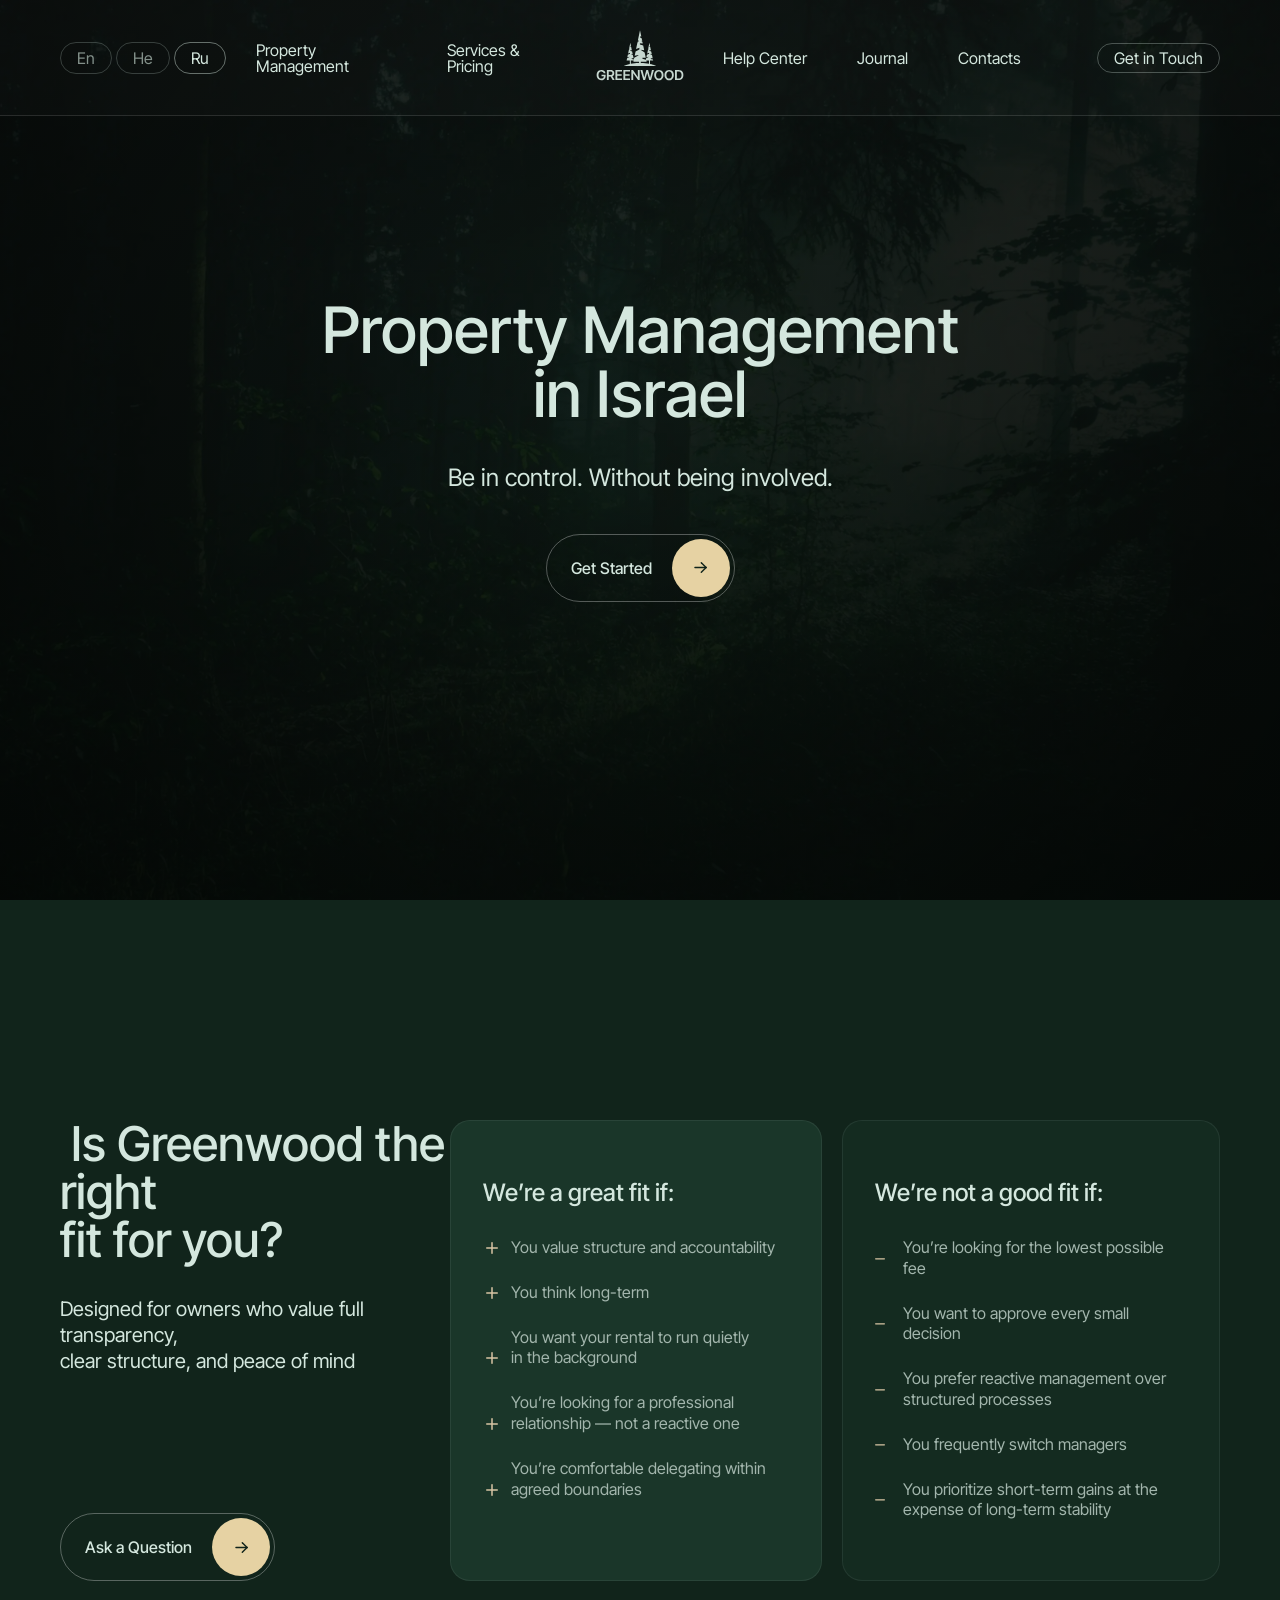
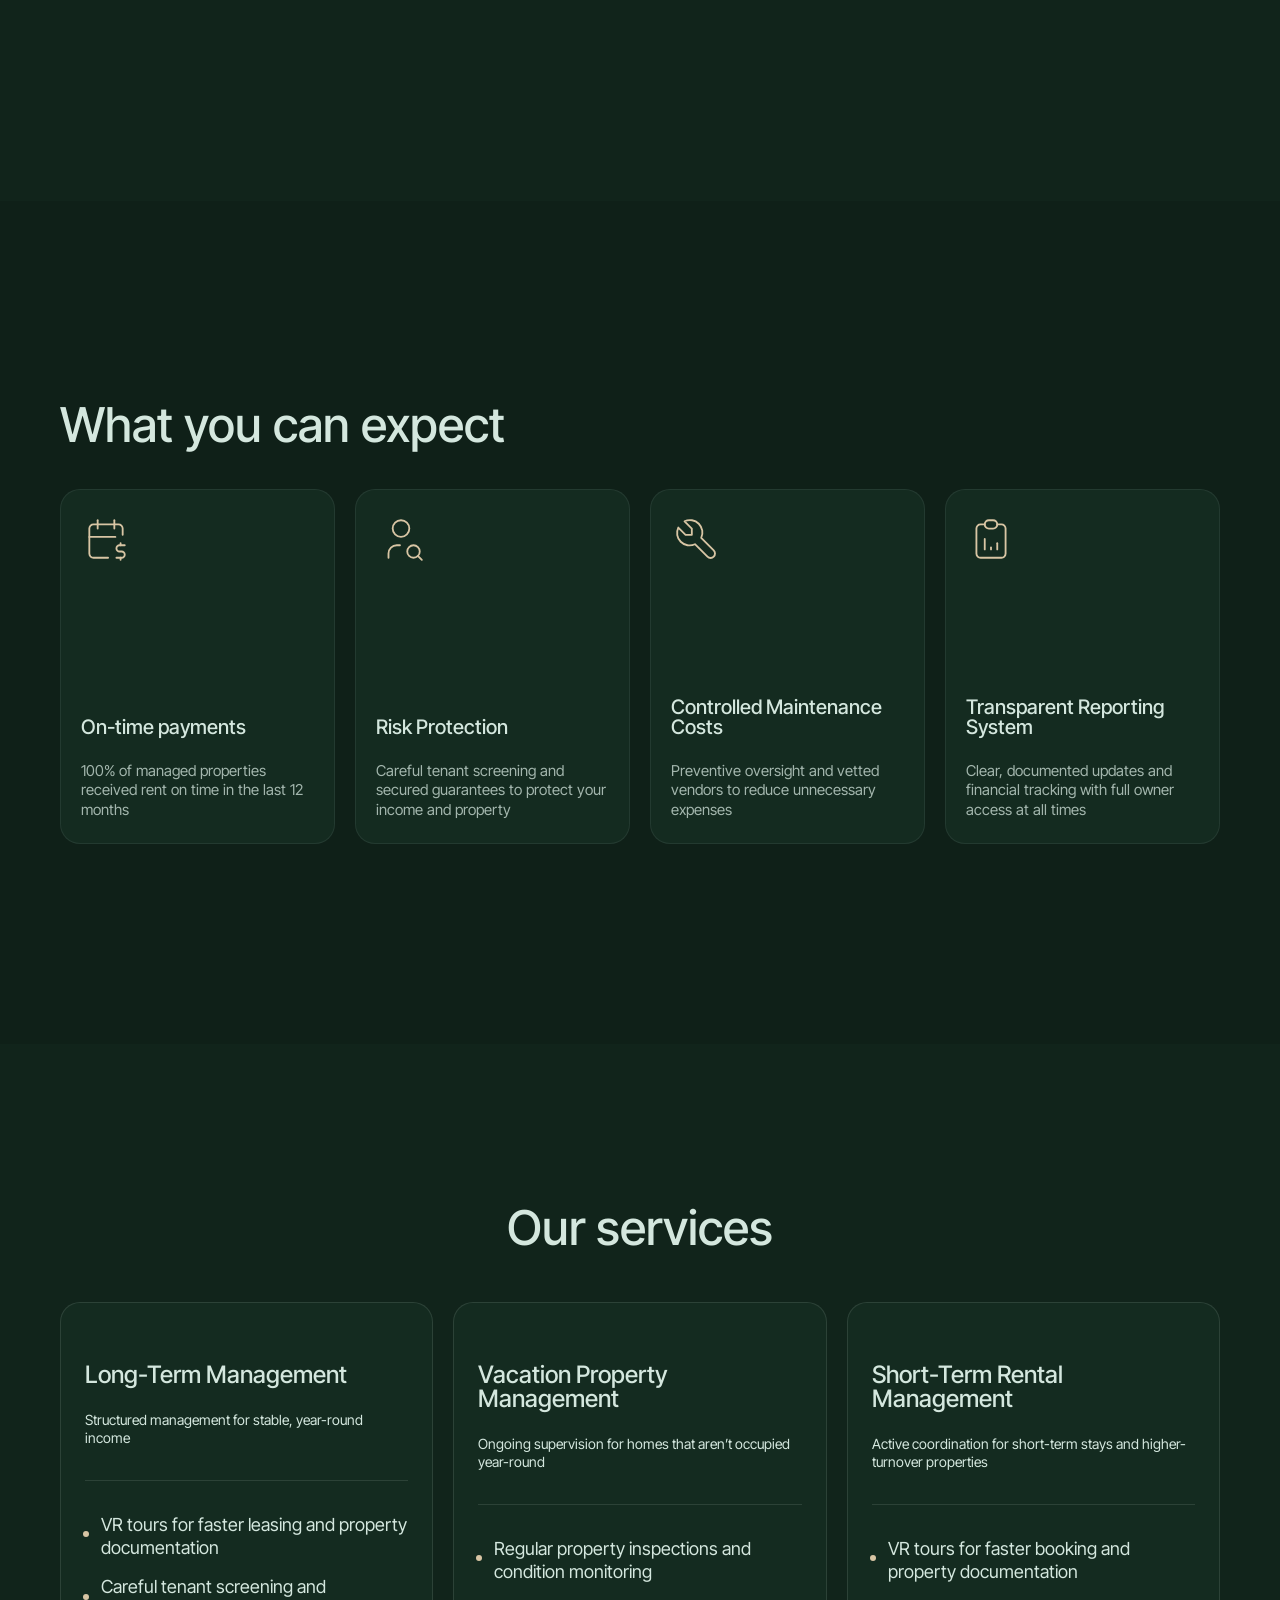
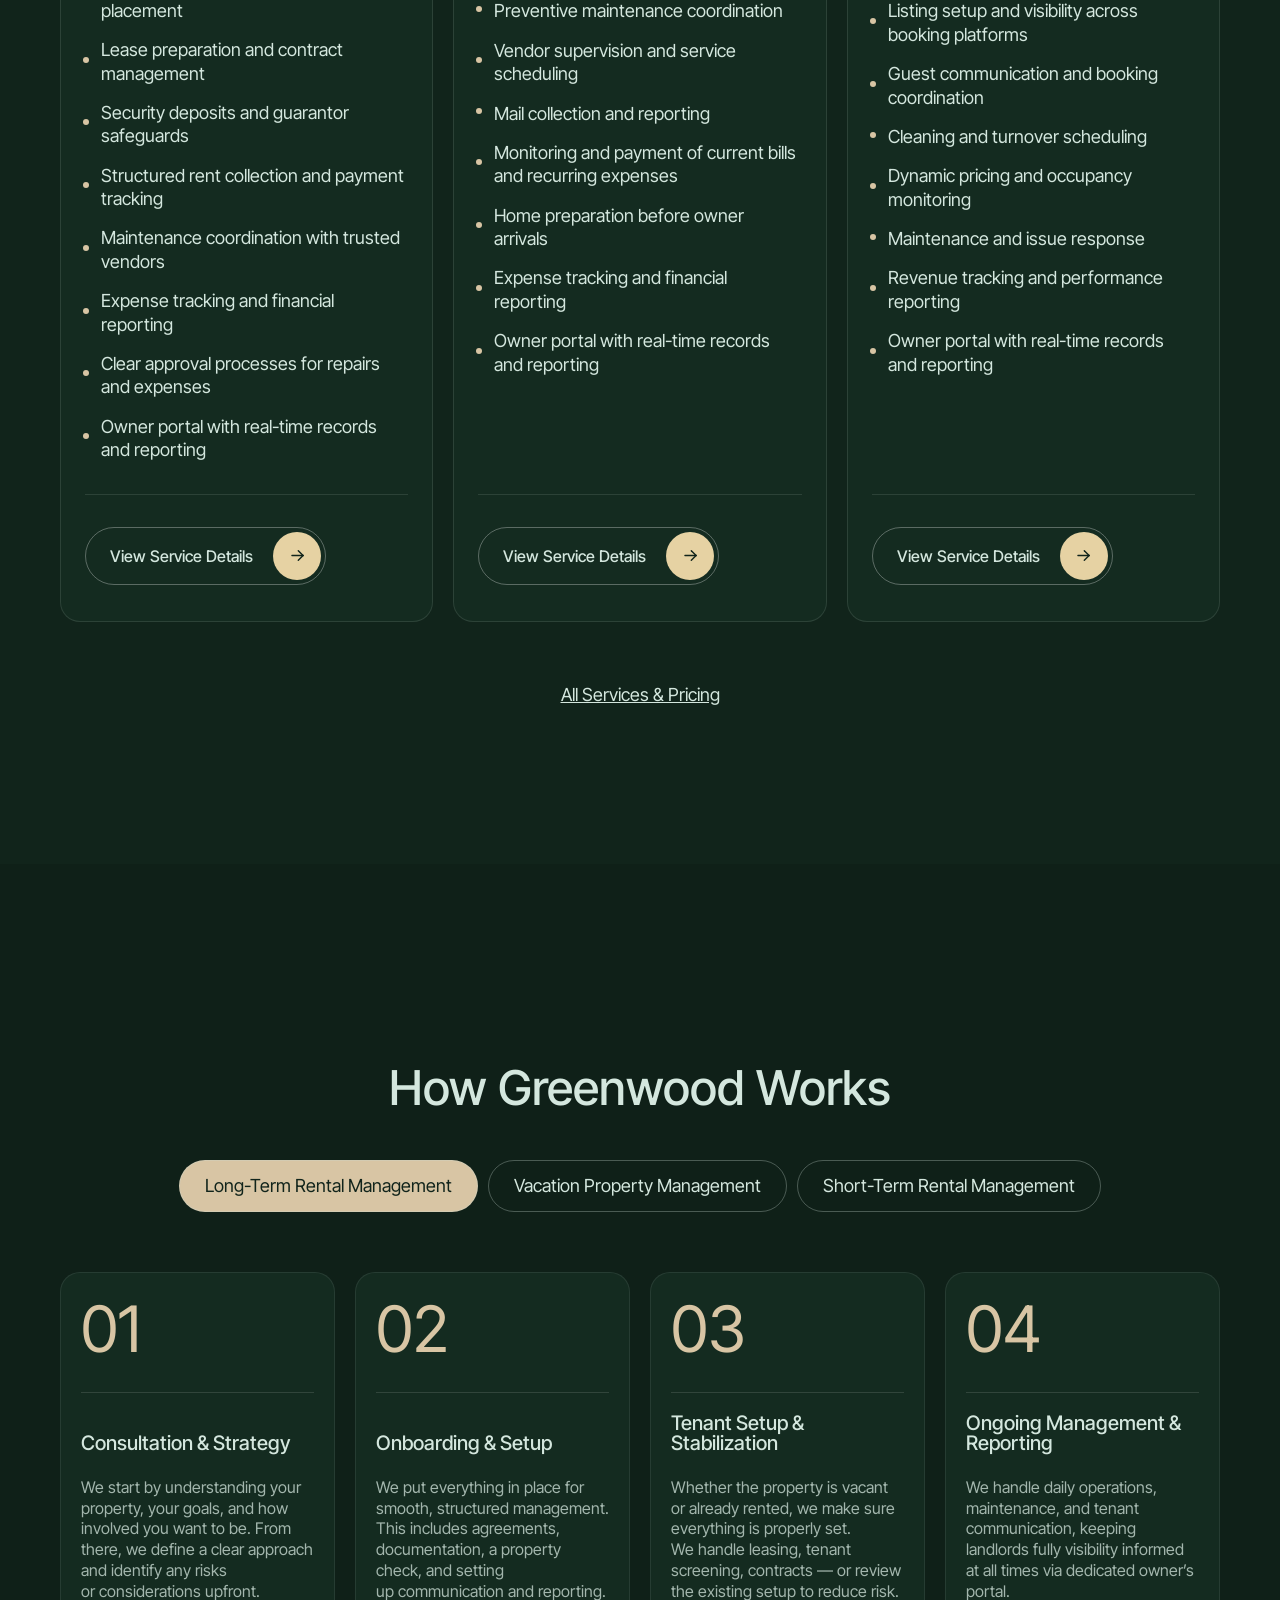
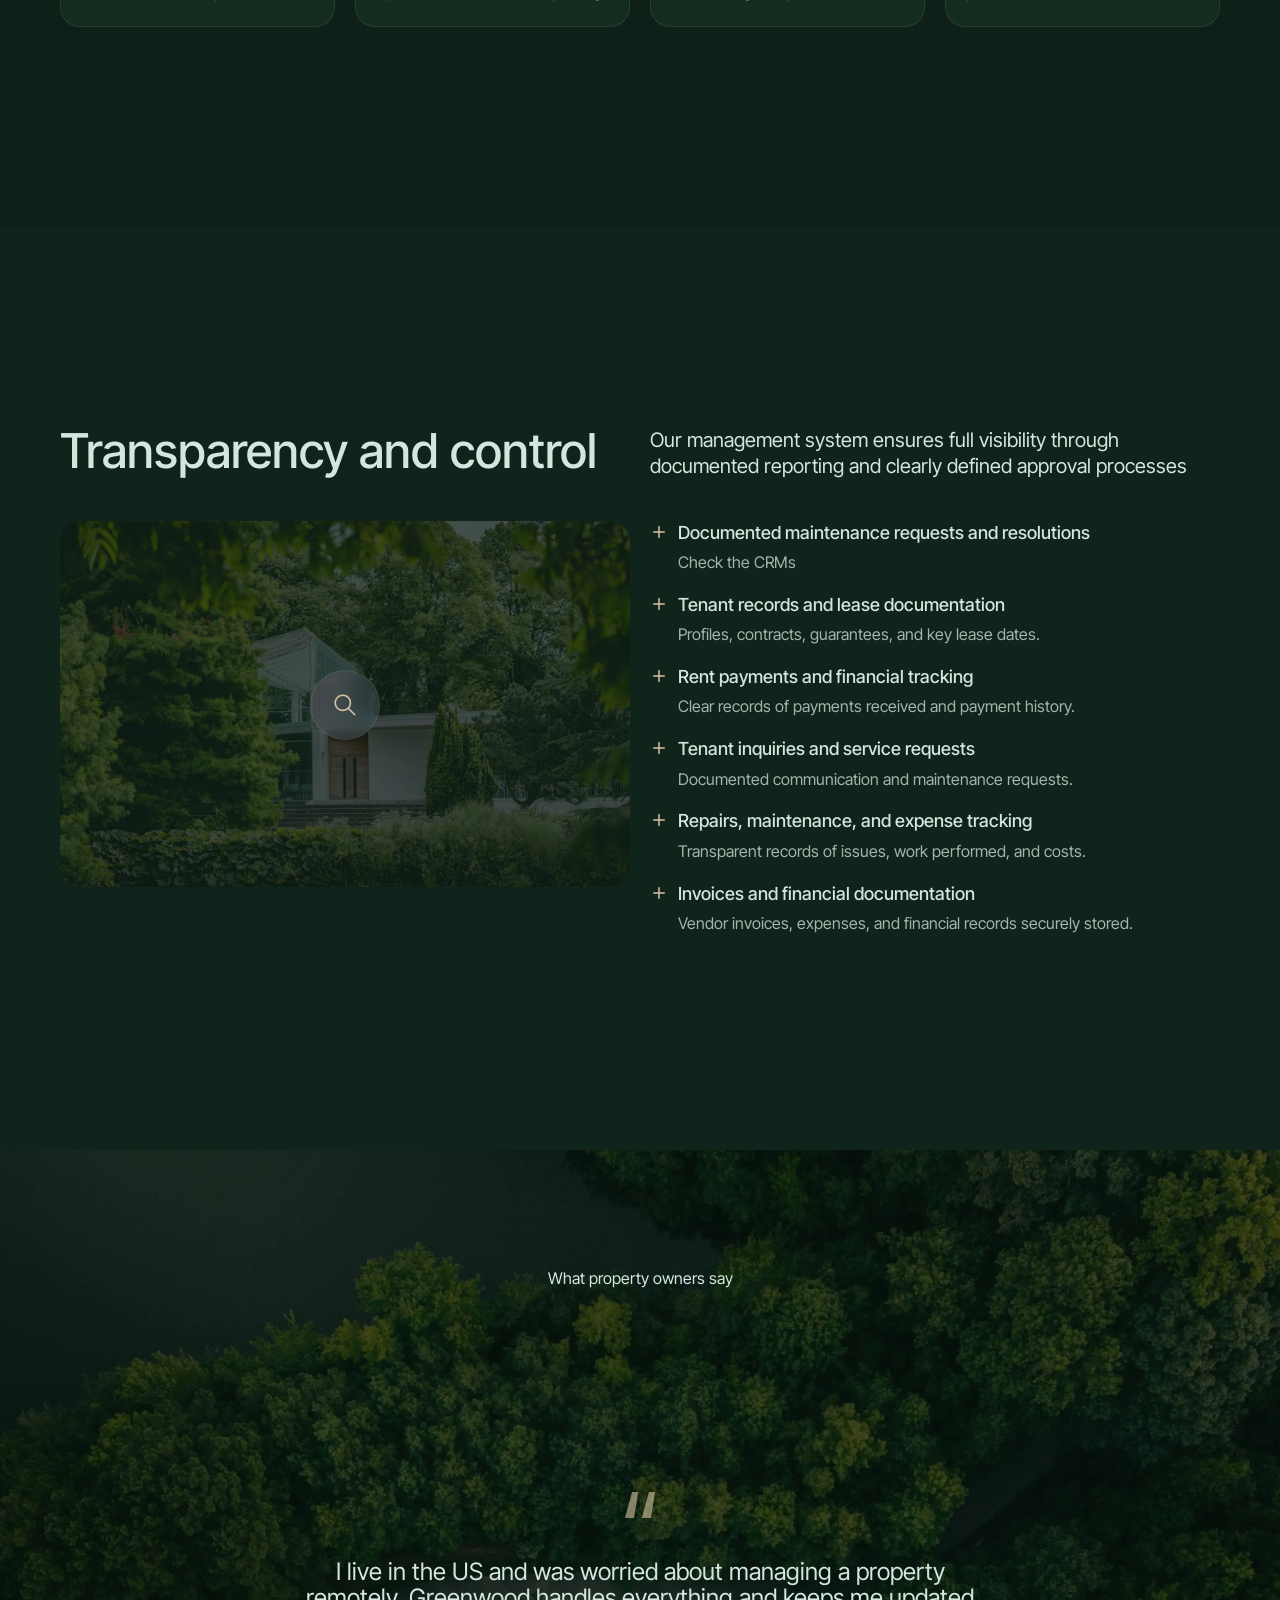
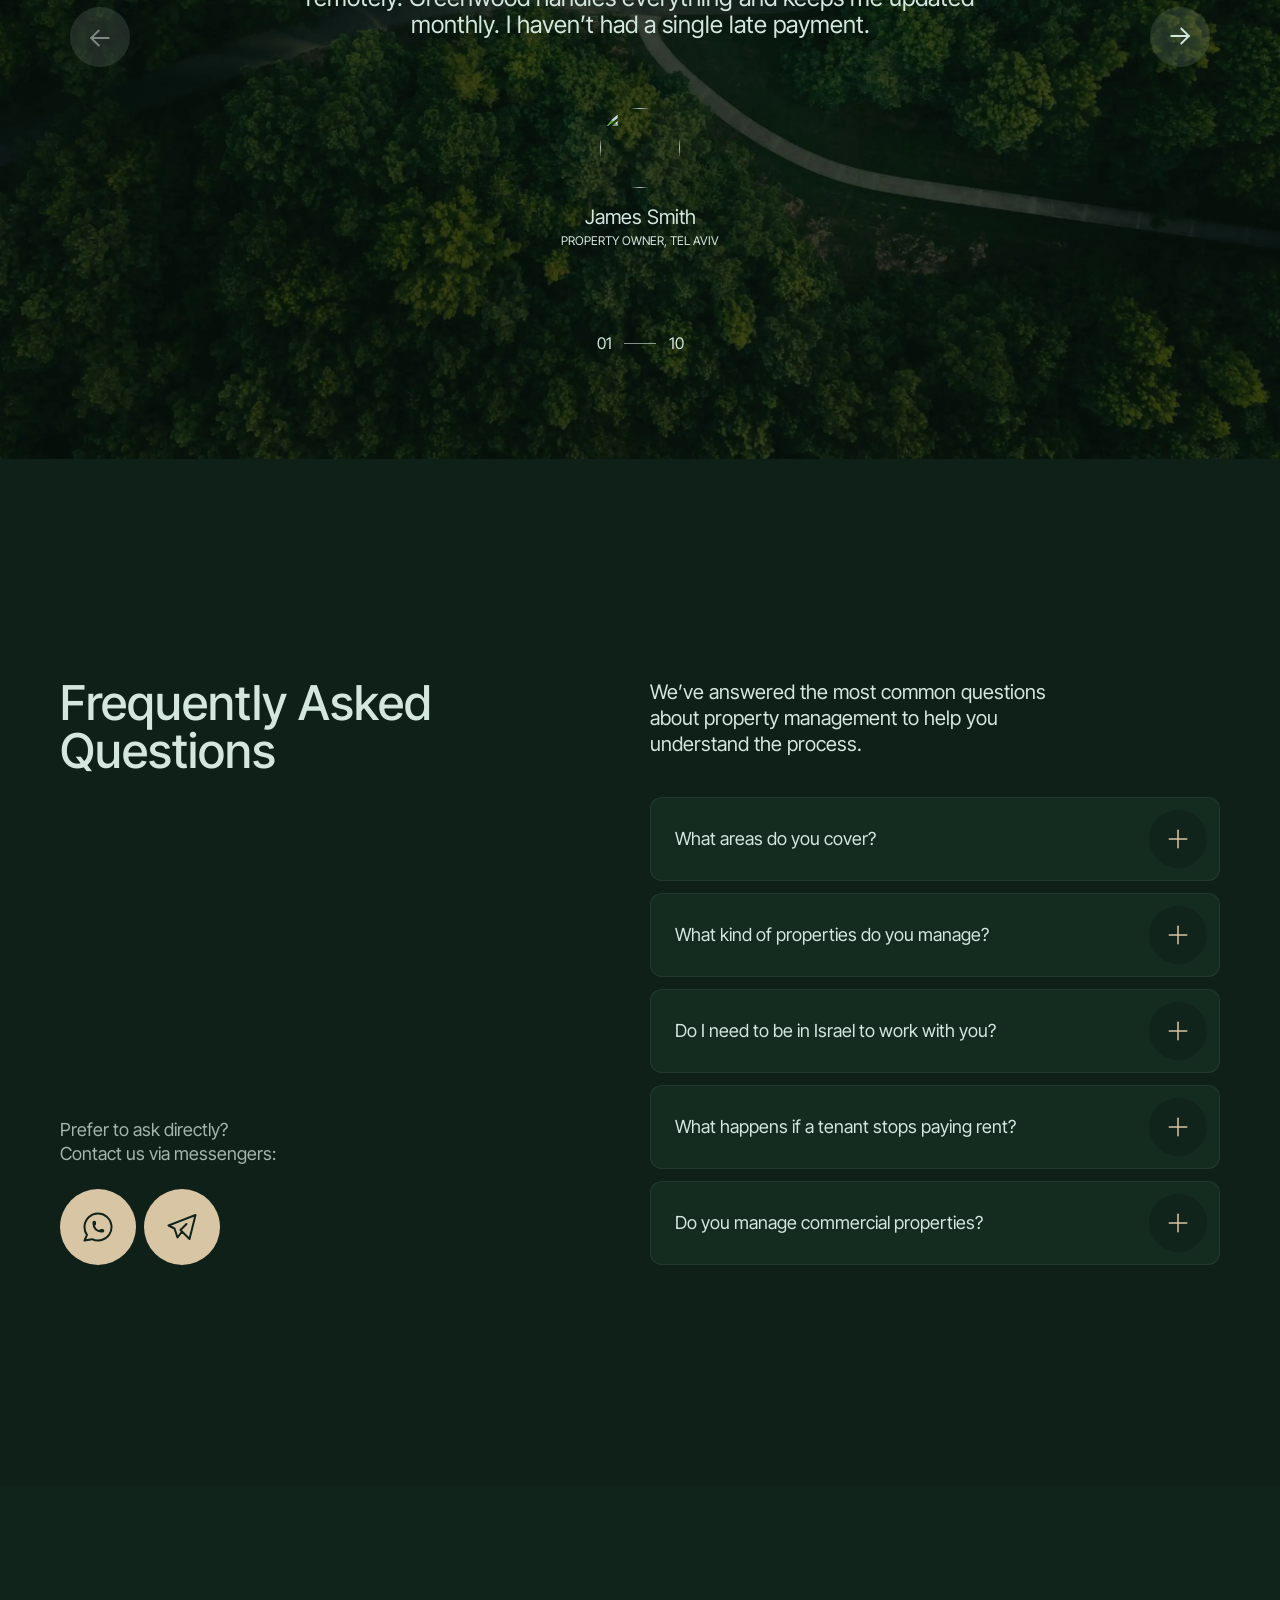
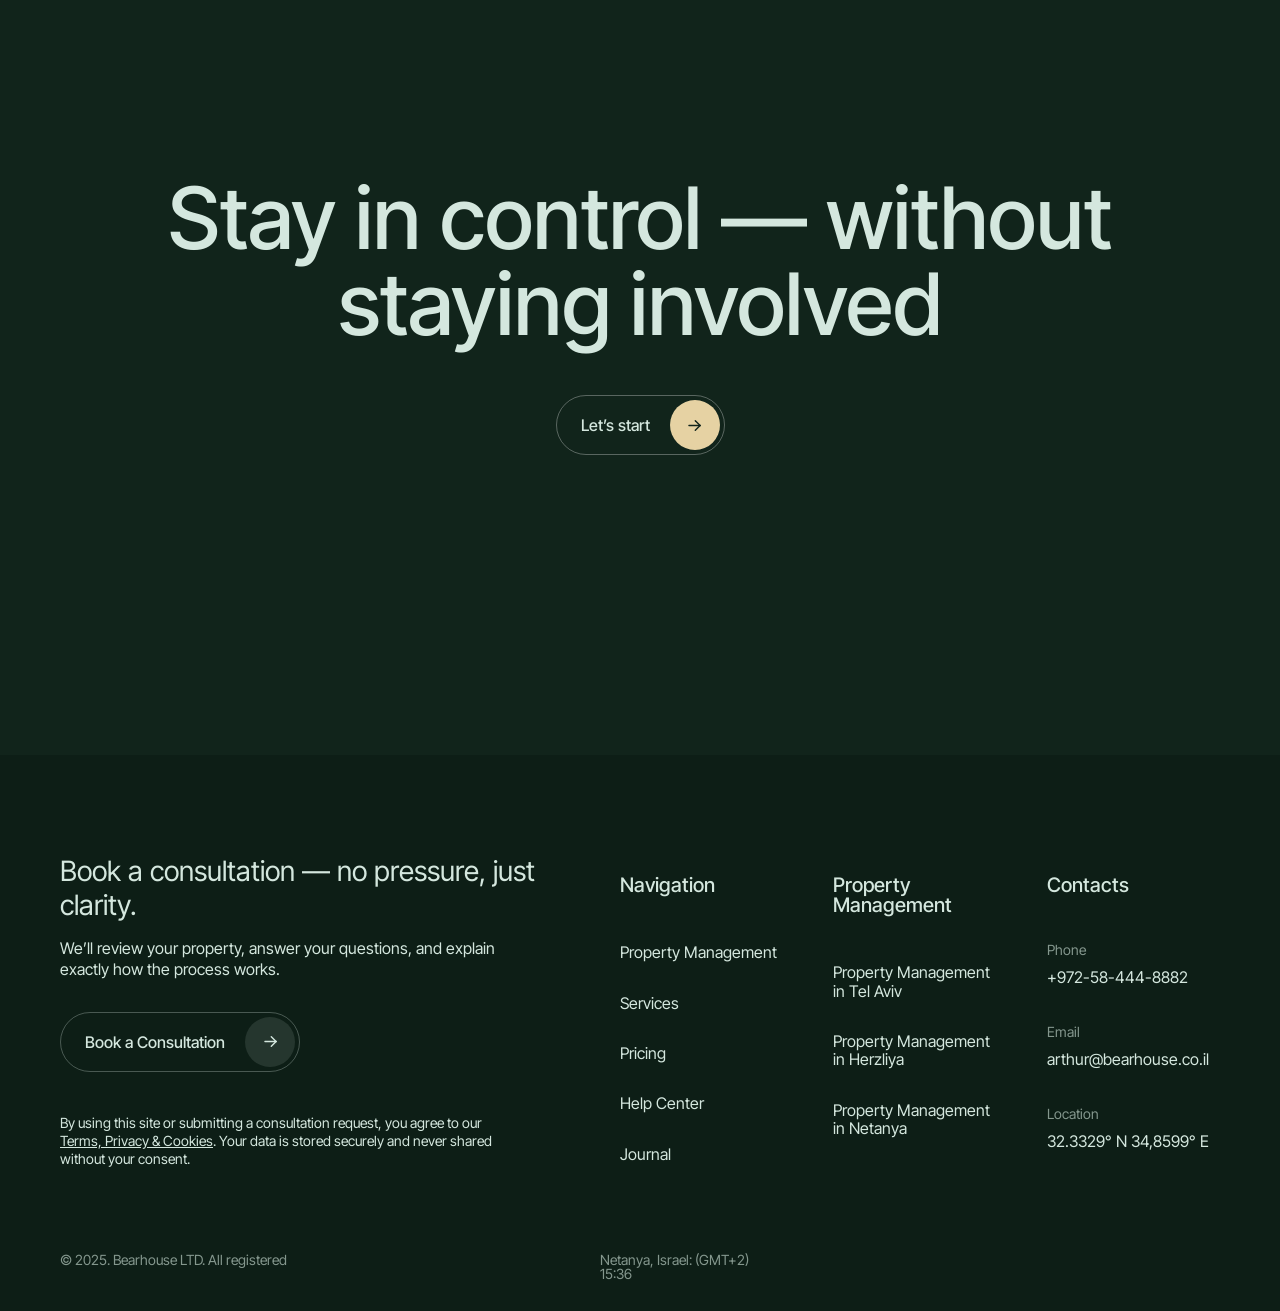
==== commit f7f5d60e: "Add files via upload" ====
--- a/index.html
+++ b/index.html
@@ -1 +1 @@
-<!doctype html><html lang="ru" class="page"><head><meta charset="UTF-8"><meta name="viewport" content="width=device-width,initial-scale=1"><link rel="shortcut icon" href="favicon.ico" type="image/x-icon"><meta http-equiv="X-UA-Compatible" content="ie=edge"><meta name="theme-color" content="#111111"><title>Property Management in Israel — Greenwood</title><meta name="description" content="Professional property management services in Israel. Full-service solutions for long-term, short-term, and vacation rentals. Stay in control without being involved."><meta name="keywords" content="property management Israel, rental management Israel, vacation rental Israel, real estate management Israel, landlord services Israel"><meta name="author" content="Greenwood"><meta name="viewport" content="width=device-width,initial-scale=1"><meta property="og:title" content="Property Management in Israel | Greenwood"><meta property="og:description" content="Be in control. Without being involved. Full-service property management in Israel."><meta property="og:type" content="website"><link rel="canonical" href="https://kostiasav.github.io/greenwood/"><link rel="preconnect" href="https://fonts.googleapis.com"><link rel="preconnect" href="https://fonts.gstatic.com" crossorigin><link href="https://fonts.googleapis.com/css2?family=Inter+Tight:ital,wght@0,100..900;1,100..900&display=swap" rel="stylesheet"><link rel="stylesheet" href="https://cdn.jsdelivr.net/npm/swiper@11/swiper-bundle.min.css"><link rel="stylesheet" href="css/vendor.css"><link rel="stylesheet" href="css/main.css"><script defer="defer" src="js/main.js"></script></head><body class="page__body"><div class="site-container"><header class="header"><div class="container"><div class="header__content"><div class="header-left"><div class="lang-switch"><button class="active">En</button> <button>He</button> <button>Ru</button></div><nav class="nav-left"><a href="#">Property Management</a> <a href="#">Services & Pricing</a></nav></div><a href="/" class="header-logo"><img loading="lazy" src="img/svg/logo.svg" class="Greenwood" width="101" height="60" alt="Green Wood"></a><div class="header-right"><nav class="nav-right"><a href="#">Help Center</a> <a href="#">Journal</a> <a href="#">Contacts</a></nav><a href="#" class="btn-outline">Get in Touch</a></div><nav class="header__mobile__nav" data-menu><ul class="header__mobile__nav__main"><li><a href="#">Property Management</a></li><li><a href="#">Services</a></li><li><a href="#">Pricing</a></li><li><a href="#">Help Center</a></li><li><a href="#">Journal</a></li><li><a href="#">Contacts</a></li></ul><ul class="header__mobile__nav__second"><li><a href="#">Property Management in Tel Aviv</a></li><li><a href="#">Property Management in Herzliya</a></li><li><a href="#">Property Management in Netanya</a></li></ul><div class="header__mobile__nav__contact"><a href="tel:972584448882" class="a-phone">+972-58-444-8882</a> <a href="mailto:arthur@bearhouse.co.il" class="a-mail">arthur@bearhouse.co.il</a><div class="socials"><a href="#" class="socials__item"><svg width="36" height="36" viewBox="0 0 36 36" fill="none" xmlns="http://www.w3.org/2000/svg"><g clip-path="url(#clip0_4432_2106)"><path d="M4.5 31.5001L6.975 25.8001C5.08149 23.1122 4.234 19.8256 4.59157 16.5572C4.94913 13.2888 6.48718 10.2633 8.91706 8.04836C11.3469 5.83343 14.5016 4.5814 17.7891 4.52722C21.0765 4.47305 24.2707 5.62047 26.7723 7.75413C29.2738 9.8878 30.9107 12.861 31.3758 16.1159C31.8408 19.3707 31.1021 22.6834 29.2982 25.4322C27.4942 28.1811 24.7492 30.1771 21.5781 31.0457C18.407 31.9144 15.0279 31.5959 12.075 30.1501L4.5 31.5001Z" stroke="#11241B" stroke-width="2" stroke-linecap="round" stroke-linejoin="round"></path><path d="M13.5 15C13.5 15.1989 13.579 15.3897 13.7197 15.5303C13.8603 15.671 14.0511 15.75 14.25 15.75C14.4489 15.75 14.6397 15.671 14.7803 15.5303C14.921 15.3897 15 15.1989 15 15V13.5C15 13.3011 14.921 13.1103 14.7803 12.9697C14.6397 12.829 14.4489 12.75 14.25 12.75C14.0511 12.75 13.8603 12.829 13.7197 12.9697C13.579 13.1103 13.5 13.3011 13.5 13.5V15ZM13.5 15C13.5 16.9891 14.2902 18.8968 15.6967 20.3033C17.1032 21.7098 19.0109 22.5 21 22.5M21 22.5H22.5C22.6989 22.5 22.8897 22.421 23.0303 22.2803C23.171 22.1397 23.25 21.9489 23.25 21.75C23.25 21.5511 23.171 21.3603 23.0303 21.2197C22.8897 21.079 22.6989 21 22.5 21H21C20.8011 21 20.6103 21.079 20.4697 21.2197C20.329 21.3603 20.25 21.5511 20.25 21.75C20.25 21.9489 20.329 22.1397 20.4697 22.2803C20.6103 22.421 20.8011 22.5 21 22.5Z" stroke="#11241B" stroke-width="2" stroke-linecap="round" stroke-linejoin="round"></path></g><defs><clipPath id="clip0_4432_2106"><rect width="36" height="36" fill="white"></rect></clipPath></defs></svg> </a><a href="#" class="socials__item"><svg width="36" height="36" viewBox="0 0 36 36" fill="none" xmlns="http://www.w3.org/2000/svg"><g clip-path="url(#clip0_4432_441)"><path d="M22.5 15L16.5 21L25.5 30L31.5 6L4.5 16.5L10.5 19.5L13.5 28.5L18 22.5" stroke="#11241B" stroke-width="2" stroke-linecap="round" stroke-linejoin="round"></path></g><defs><clipPath id="clip0_4432_441"><rect width="36" height="36" fill="white"></rect></clipPath></defs></svg></a></div></div></nav><div class="burger__wrapper"><button class="btn-reset burger" aria-label="Open Burger" aria-expanded="false" data-burger><span class="burger__line"></span></button></div></div></div></header><main class="main"><section class="hero"><div class="container"><div class="hero-content"><h1>Property Management in Israel</h1><p>Be in control. Without being involved.</p><a href="#" class="btn--standard"><span>Get Started</span><div class="icon"><img loading="lazy" src="img/svg/arrow-btn--standard.svg" class="btn--standard--icon" width="19" height="19" alt="Get Started"></div></a></div></div></section><section class="fit-section"><div class="container"><div class="fit__content"><div class="fit__left"><h2> Is Greenwood the right<br>fit for you?</h2><p>Designed for owners who value full transparency,<br>clear structure, and peace of mind</p><a href="#" class="btn--standard"><span>Ask a Question</span><div class="icon"><img loading="lazy" src="img/svg/arrow-btn--standard.svg" class="btn--standard--icon" width="19" height="19" alt="Ask a Question"></div></a></div><div class="fit__right"><div class="fit__item"><h3>We’re a great fit if:</h3><ul class="fit__item__list"><li>You value structure and accountability</li><li>You think long-term</li><li>You want your rental to run quietly in the background</li><li>You’re looking for a professional relationship — not a reactive one</li><li>You’re comfortable delegating within agreed boundaries</li></ul></div><div class="fit__item"><h3>We’re not a good fit if:</h3><ul class="fit__item__list"><li>You’re looking for the lowest possible fee</li><li>You want to approve every small decision</li><li>You prefer reactive management over structured processes</li><li>You frequently switch managers</li><li>You prioritize short-term gains at the expense of long-term stability</li></ul></div></div><a href="#" class="btn--standard mobile"><span>Ask a Question</span><div class="icon"><img loading="lazy" src="img/svg/arrow-btn--standard.svg" class="btn--standard--icon" width="19" height="19" alt="Ask a Question"></div></a></div></div></section><section class="benefits"><div class="container"><h2 class="section-title">What you can expect</h2><ul class="benefits__list"><li class="benefit"><img loading="lazy" src="img/svg/benefit-4.svg" class="image" width="60" height="60" alt="On-time payments"><h3 class="benefit-title">On-time payments</h3><p class="benefit-description">100% of managed properties received rent on time in the last 12 months</p></li><li class="benefit"><img loading="lazy" src="img/svg/benefit-3.svg" class="image" width="60" height="60" alt="On-time payments"><h3 class="benefit-title">Risk Protection</h3><p class="benefit-description">Careful tenant screening and secured guarantees to protect your income and property</p></li><li class="benefit"><img loading="lazy" src="img/svg/benefit-2.svg" class="image" width="60" height="60" alt="On-time payments"><h3 class="benefit-title">Controlled Maintenance Costs</h3><p class="benefit-description">Preventive oversight and vetted vendors to reduce unnecessary expenses</p></li><li class="benefit"><img loading="lazy" src="img/svg/benefit-1.svg" class="image" width="60" height="60" alt="On-time payments"><h3 class="benefit-title">Transparent Reporting System</h3><p class="benefit-description">Clear, documented updates and financial tracking with full owner access at all times</p></li></ul></div></section><section class="services"><div class="container"><h2 class="section-title center">Our services</h2><ul class="services__list"><li class="service"><h3 class="service-title">Long-Term Management</h3><p class="service-description">Structured management for stable, year-round income</p><ul class="service__list"><li>VR tours for faster leasing and property documentation</li><li>Careful tenant screening and placement</li><li>Lease preparation and contract management</li><li>Security deposits and guarantor safeguards</li><li>Structured rent collection and payment tracking</li><li>Maintenance coordination with trusted vendors</li><li>Expense tracking and financial reporting</li><li>Clear approval processes for repairs and expenses</li><li>Owner portal with real-time records and reporting</li></ul><div class="services_btn__wrapper"><a href="#" class="btn--standard"><span>View Service Details</span><div class="icon"><img loading="lazy" src="img/svg/arrow-btn--standard.svg" class="btn--standard--icon" width="19" height="19" alt="View Service Details"></div></a></div></li><li class="service"><h3 class="service-title">Vacation Property Management</h3><p class="service-description">Ongoing supervision for homes that aren’t occupied year-round</p><ul class="service__list"><li>Regular property inspections and condition monitoring</li><li>Preventive maintenance coordination</li><li>Vendor supervision and service scheduling</li><li>Mail collection and reporting</li><li>Monitoring and payment of current bills and recurring expenses</li><li>Home preparation before owner arrivals</li><li>Expense tracking and financial reporting</li><li>Owner portal with real-time records and reporting</li></ul><div class="services_btn__wrapper"><a href="#" class="btn--standard"><span>View Service Details</span><div class="icon"><img loading="lazy" src="img/svg/arrow-btn--standard.svg" class="btn--standard--icon" width="19" height="19" alt="View Service Details"></div></a></div></li><li class="service"><h3 class="service-title">Short-Term Rental Management</h3><p class="service-description">Active coordination for short-term stays and higher-turnover properties</p><ul class="service__list"><li>VR tours for faster booking and property documentation</li><li>Listing setup and visibility across booking platforms</li><li>Guest communication and booking coordination</li><li>Cleaning and turnover scheduling</li><li>Dynamic pricing and occupancy monitoring</li><li>Maintenance and issue response</li><li>Revenue tracking and performance reporting</li><li>Owner portal with real-time records and reporting</li></ul><div class="services_btn__wrapper"><a href="#" class="btn--standard"><span>View Service Details</span><div class="icon"><img loading="lazy" src="img/svg/arrow-btn--standard.svg" class="btn--standard--icon" width="19" height="19" alt="View Service Details"></div></a></div></li></ul><a href="#" class="services-link">All Services & Pricing</a></div></section><section class="process"><div class="container"><h2 class="section-title center">How Greenwood Works</h2><div class="process__tabs"><div class="tabs__switchers"><button class="tabs__switch active">Long-Term Rental Management</button> <button class="tabs__switch">Vacation Property Management</button> <button class="tabs__switch">Short-Term Rental Management</button></div><div class="tabs__panels"><div class="tabs__panel active"><div class="tab__item"><h4>01</h4><h3>Consultation & Strategy</h3><p>We start by understanding your property, your goals, and how involved you want to be. From there, we define a clear approach and identify any risks or considerations upfront.</p></div><div class="tab__item"><h4>02</h4><h3>Onboarding & Setup</h3><p>We put everything in place for smooth, structured management. This includes agreements, documentation, a property check, and setting up communication and reporting.</p></div><div class="tab__item"><h4>03</h4><h3>Tenant Setup & Stabilization</h3><p>Whether the property is vacant or already rented, we make sure everything is properly set. We handle leasing, tenant screening, contracts — or review the existing setup to reduce risk.</p></div><div class="tab__item"><h4>04</h4><h3>Ongoing Management & Reporting</h3><p>We handle daily operations, maintenance, and tenant communication, keeping landlords fully visibility informed at all times via dedicated owner’s portal.</p></div></div><div class="tabs__panel"><div class="tab__item"><h4>05</h4><h3>Consultation & Strategy</h3><p>We start by understanding your property, your goals, and how involved you want to be. From there, we define a clear approach and identify any risks or considerations upfront.</p></div><div class="tab__item"><h4>06</h4><h3>Onboarding & Setup</h3><p>We put everything in place for smooth, structured management. This includes agreements, documentation, a property check, and setting up communication and reporting.</p></div><div class="tab__item"><h4>07</h4><h3>Tenant Setup & Stabilization</h3><p>Whether the property is vacant or already rented, we make sure everything is properly set. We handle leasing, tenant screening, contracts — or review the existing setup to reduce risk.</p></div><div class="tab__item"><h4>08</h4><h3>Ongoing Management & Reporting</h3><p>We handle daily operations, maintenance, and tenant communication, keeping landlords fully visibility informed at all times via dedicated owner’s portal.</p></div></div><div class="tabs__panel"><div class="tab__item"><h4>09</h4><h3>Consultation & Strategy</h3><p>We start by understanding your property, your goals, and how involved you want to be. From there, we define a clear approach and identify any risks or considerations upfront.</p></div><div class="tab__item"><h4>10</h4><h3>Onboarding & Setup</h3><p>We put everything in place for smooth, structured management. This includes agreements, documentation, a property check, and setting up communication and reporting.</p></div><div class="tab__item"><h4>11</h4><h3>Tenant Setup & Stabilization</h3><p>Whether the property is vacant or already rented, we make sure everything is properly set. We handle leasing, tenant screening, contracts — or review the existing setup to reduce risk.</p></div><div class="tab__item"><h4>12</h4><h3>Ongoing Management & Reporting</h3><p>We handle daily operations, maintenance, and tenant communication, keeping landlords fully visibility informed at all times via dedicated owner’s portal.</p></div></div></div></div></div></section><section class="transparency"><div class="container"><div class="transparency__content"><div class="transparency__left"><h2 class="section-title">Transparency and control</h2><h3 class="transparency__right-title mobile">Our management system ensures full visibility through documented reporting and clearly defined approval processes</h3><div class="transparency__image"><img src="img/transparency-image.webp" alt="Transparency and control"> <button class="zoom-button"><svg viewBox="0 0 26 26" xmlns="http://www.w3.org/2000/svg" xmlns:xlink="http://www.w3.org/1999/xlink" width="26.000000" height="26.000000" fill="none"><rect id="Frame" width="26.000000" height="26.000000" x="0.000000" y="0.000000" fill="rgb(255,255,255)" fill-opacity="0"/><path id="Vector" d="M0 0L26 0L26 26L0 26L0 0Z" fill-rule="nonzero"/><path id="Vector" d="M3.82725 13.7353C4.20835 14.6554 4.76693 15.4914 5.47111 16.1956C6.17528 16.8997 7.01127 17.4583 7.93132 17.8394C8.85137 18.2205 9.83748 18.4167 10.8333 18.4167C11.8292 18.4167 12.8153 18.2205 13.7353 17.8394C14.6554 17.4583 15.4914 16.8997 16.1956 16.1956C16.8997 15.4914 17.4583 14.6554 17.8394 13.7353C18.2205 12.8153 18.4167 11.8292 18.4167 10.8333C18.4167 9.83748 18.2205 8.85137 17.8394 7.93132C17.4583 7.01127 16.8997 6.17528 16.1956 5.47111C15.4914 4.76693 14.6554 4.20834 13.7353 3.82725C12.8153 3.44615 11.8292 3.25 10.8333 3.25C9.83748 3.25 8.85137 3.44615 7.93132 3.82725C7.01127 4.20834 6.17528 4.76693 5.47111 5.47111C4.76693 6.17528 4.20835 7.01127 3.82725 7.93132C3.44615 8.85137 3.25 9.83748 3.25 10.8333C3.25 11.8292 3.44615 12.8153 3.82725 13.7353Z" fill-rule="nonzero" stroke="rgb(216,197,164)" stroke-linecap="round" stroke-linejoin="round" stroke-width="1.600000"/><path id="Vector" d="M22.75 22.75L16.25 16.25" fill-rule="nonzero" stroke="rgb(216,197,164)" stroke-linecap="round" stroke-linejoin="round" stroke-width="1.600000"/></svg></button></div></div><div class="transparency__right"><h3 class="transparency__right-title">Our management system ensures full visibility through documented reporting and clearly defined approval processes</h3><ul class="transparency__list"><li class="transparency__item"><h3>Documented maintenance requests and resolutions</h3><p>Check the CRMs</p></li><li class="transparency__item"><h3>Tenant records and lease documentation</h3><p>Profiles, contracts, guarantees, and key lease dates.</p></li><li class="transparency__item"><h3>Rent payments and financial tracking</h3><p>Clear records of payments received and payment history.</p></li><li class="transparency__item"><h3>Tenant inquiries and service requests</h3><p>Documented communication and maintenance requests.</p></li><li class="transparency__item"><h3>Repairs, maintenance, and expense tracking</h3><p>Transparent records of issues, work performed, and costs.</p></li><li class="transparency__item"><h3>Invoices and financial documentation</h3><p>Vendor invoices, expenses, and financial records securely stored.</p></li></ul></div></div></div><div class="image-modal" id="imageModal"><div class="image-modal__overlay"></div><div class="image-modal__content"><img src="" alt="" id="modalImage"></div></div></section><section class="testimonials"><div class="container"><div class="testimonials__content"><h2 class="testimonials-title">What property owners say</h2><div class="testimonials__swiper swiper" id="testimonials-swiper"><div class="swiper-wrapper"><div class="swiper-slide"><div class="testimonial"><div class="testimonial__quote"><svg viewBox="0 0 30 26" xmlns="http://www.w3.org/2000/svg" xmlns:xlink="http://www.w3.org/1999/xlink" width="30.000000" height="26.000000" fill="none" customFrame="#000000"><path id="“" d="M0 26L7.06422 0L13.1193 0L9.08257 26L0 26ZM16.8807 26L23.945 0L30 0L25.9633 26L16.8807 26Z" fill="rgb(216,197,164)" fill-rule="nonzero"/></svg></div><p class="testimonial__text">I live in the US and was worried about managing a property remotely. Greenwood handles everything and keeps me updated monthly. I haven’t had a single late payment.</p><div class="testimonial__author"><img src="https://i.pravatar.cc/80?img=1" alt=""><h4>James Smith</h4><span>PROPERTY OWNER, TEL AVIV</span></div></div></div><div class="swiper-slide"><div class="testimonial"><div class="testimonial__quote"><svg viewBox="0 0 30 26" xmlns="http://www.w3.org/2000/svg" xmlns:xlink="http://www.w3.org/1999/xlink" width="30.000000" height="26.000000" fill="none" customFrame="#000000"><path id="“" d="M0 26L7.06422 0L13.1193 0L9.08257 26L0 26ZM16.8807 26L23.945 0L30 0L25.9633 26L16.8807 26Z" fill="rgb(216,197,164)" fill-rule="nonzero"/></svg></div><p class="testimonial__text">Amazing service and full transparency. I finally feel safe investing remotely.</p><div class="testimonial__author"><img src="https://i.pravatar.cc/80?img=2" alt=""><h4>Michael Brown</h4><span>INVESTOR</span></div></div></div><div class="swiper-slide"><div class="testimonial"><div class="testimonial__quote"><svg viewBox="0 0 30 26" xmlns="http://www.w3.org/2000/svg" xmlns:xlink="http://www.w3.org/1999/xlink" width="30.000000" height="26.000000" fill="none" customFrame="#000000"><path id="“" d="M0 26L7.06422 0L13.1193 0L9.08257 26L0 26ZM16.8807 26L23.945 0L30 0L25.9633 26L16.8807 26Z" fill="rgb(216,197,164)" fill-rule="nonzero"/></svg></div><p class="testimonial__text">I live in the US and was worried about managing a property remotely. Greenwood handles everything and keeps me updated monthly. I haven’t had a single late payment.</p><div class="testimonial__author"><img src="https://i.pravatar.cc/80?img=1" alt=""><h4>James Smith</h4><span>PROPERTY OWNER, TEL AVIV</span></div></div></div><div class="swiper-slide"><div class="testimonial"><div class="testimonial__quote"><svg viewBox="0 0 30 26" xmlns="http://www.w3.org/2000/svg" xmlns:xlink="http://www.w3.org/1999/xlink" width="30.000000" height="26.000000" fill="none" customFrame="#000000"><path id="“" d="M0 26L7.06422 0L13.1193 0L9.08257 26L0 26ZM16.8807 26L23.945 0L30 0L25.9633 26L16.8807 26Z" fill="rgb(216,197,164)" fill-rule="nonzero"/></svg></div><p class="testimonial__text">Amazing service and full transparency. I finally feel safe investing remotely.</p><div class="testimonial__author"><img src="https://i.pravatar.cc/80?img=2" alt=""><h4>Michael Brown</h4><span>INVESTOR</span></div></div></div><div class="swiper-slide"><div class="testimonial"><div class="testimonial__quote"><svg viewBox="0 0 30 26" xmlns="http://www.w3.org/2000/svg" xmlns:xlink="http://www.w3.org/1999/xlink" width="30.000000" height="26.000000" fill="none" customFrame="#000000"><path id="“" d="M0 26L7.06422 0L13.1193 0L9.08257 26L0 26ZM16.8807 26L23.945 0L30 0L25.9633 26L16.8807 26Z" fill="rgb(216,197,164)" fill-rule="nonzero"/></svg></div><p class="testimonial__text">I live in the US and was worried about managing a property remotely. Greenwood handles everything and keeps me updated monthly. I haven’t had a single late payment.</p><div class="testimonial__author"><img src="https://i.pravatar.cc/80?img=1" alt=""><h4>James Smith</h4><span>PROPERTY OWNER, TEL AVIV</span></div></div></div><div class="swiper-slide"><div class="testimonial"><div class="testimonial__quote"><svg viewBox="0 0 30 26" xmlns="http://www.w3.org/2000/svg" xmlns:xlink="http://www.w3.org/1999/xlink" width="30.000000" height="26.000000" fill="none" customFrame="#000000"><path id="“" d="M0 26L7.06422 0L13.1193 0L9.08257 26L0 26ZM16.8807 26L23.945 0L30 0L25.9633 26L16.8807 26Z" fill="rgb(216,197,164)" fill-rule="nonzero"/></svg></div><p class="testimonial__text">Amazing service and full transparency. I finally feel safe investing remotely.</p><div class="testimonial__author"><img src="https://i.pravatar.cc/80?img=2" alt=""><h4>Michael Brown</h4><span>INVESTOR</span></div></div></div><div class="swiper-slide"><div class="testimonial"><div class="testimonial__quote"><svg viewBox="0 0 30 26" xmlns="http://www.w3.org/2000/svg" xmlns:xlink="http://www.w3.org/1999/xlink" width="30.000000" height="26.000000" fill="none" customFrame="#000000"><path id="“" d="M0 26L7.06422 0L13.1193 0L9.08257 26L0 26ZM16.8807 26L23.945 0L30 0L25.9633 26L16.8807 26Z" fill="rgb(216,197,164)" fill-rule="nonzero"/></svg></div><p class="testimonial__text">I live in the US and was worried about managing a property remotely. Greenwood handles everything and keeps me updated monthly. I haven’t had a single late payment.</p><div class="testimonial__author"><img src="https://i.pravatar.cc/80?img=1" alt=""><h4>James Smith</h4><span>PROPERTY OWNER, TEL AVIV</span></div></div></div><div class="swiper-slide"><div class="testimonial"><div class="testimonial__quote"><svg viewBox="0 0 30 26" xmlns="http://www.w3.org/2000/svg" xmlns:xlink="http://www.w3.org/1999/xlink" width="30.000000" height="26.000000" fill="none" customFrame="#000000"><path id="“" d="M0 26L7.06422 0L13.1193 0L9.08257 26L0 26ZM16.8807 26L23.945 0L30 0L25.9633 26L16.8807 26Z" fill="rgb(216,197,164)" fill-rule="nonzero"/></svg></div><p class="testimonial__text">Amazing service and full transparency. I finally feel safe investing remotely.</p><div class="testimonial__author"><img src="https://i.pravatar.cc/80?img=2" alt=""><h4>Michael Brown</h4><span>INVESTOR</span></div></div></div><div class="swiper-slide"><div class="testimonial"><div class="testimonial__quote"><svg viewBox="0 0 30 26" xmlns="http://www.w3.org/2000/svg" xmlns:xlink="http://www.w3.org/1999/xlink" width="30.000000" height="26.000000" fill="none" customFrame="#000000"><path id="“" d="M0 26L7.06422 0L13.1193 0L9.08257 26L0 26ZM16.8807 26L23.945 0L30 0L25.9633 26L16.8807 26Z" fill="rgb(216,197,164)" fill-rule="nonzero"/></svg></div><p class="testimonial__text">I live in the US and was worried about managing a property remotely. Greenwood handles everything and keeps me updated monthly. I haven’t had a single late payment.</p><div class="testimonial__author"><img src="https://i.pravatar.cc/80?img=1" alt=""><h4>James Smith</h4><span>PROPERTY OWNER, TEL AVIV</span></div></div></div><div class="swiper-slide"><div class="testimonial"><div class="testimonial__quote"><svg viewBox="0 0 30 26" xmlns="http://www.w3.org/2000/svg" xmlns:xlink="http://www.w3.org/1999/xlink" width="30.000000" height="26.000000" fill="none" customFrame="#000000"><path id="“" d="M0 26L7.06422 0L13.1193 0L9.08257 26L0 26ZM16.8807 26L23.945 0L30 0L25.9633 26L16.8807 26Z" fill="rgb(216,197,164)" fill-rule="nonzero"/></svg></div><p class="testimonial__text">Amazing service and full transparency. I finally feel safe investing remotely.</p><div class="testimonial__author"><img src="https://i.pravatar.cc/80?img=2" alt=""><h4>Michael Brown</h4><span>INVESTOR</span></div></div></div></div><div class="swiper__btns"><div class="swiper-button-prev"></div><div class="swiper-button-next"></div></div><div class="swiper-pagination"></div></div></div></div></section><section class="faq"><div class="container"><div class="faq__content"><div class="faq__left"><h2 class="section-title">Frequently Asked Questions</h2><p class="faq-subtitle">Prefer to ask directly?<br>Contact us via messengers:</p><div class="socials"><a href="#" class="socials__item"><svg width="36" height="36" viewBox="0 0 36 36" fill="none" xmlns="http://www.w3.org/2000/svg"><g clip-path="url(#clip0_4432_2106)"><path d="M4.5 31.5001L6.975 25.8001C5.08149 23.1122 4.234 19.8256 4.59157 16.5572C4.94913 13.2888 6.48718 10.2633 8.91706 8.04836C11.3469 5.83343 14.5016 4.5814 17.7891 4.52722C21.0765 4.47305 24.2707 5.62047 26.7723 7.75413C29.2738 9.8878 30.9107 12.861 31.3758 16.1159C31.8408 19.3707 31.1021 22.6834 29.2982 25.4322C27.4942 28.1811 24.7492 30.1771 21.5781 31.0457C18.407 31.9144 15.0279 31.5959 12.075 30.1501L4.5 31.5001Z" stroke="#11241B" stroke-width="2" stroke-linecap="round" stroke-linejoin="round"/><path d="M13.5 15C13.5 15.1989 13.579 15.3897 13.7197 15.5303C13.8603 15.671 14.0511 15.75 14.25 15.75C14.4489 15.75 14.6397 15.671 14.7803 15.5303C14.921 15.3897 15 15.1989 15 15V13.5C15 13.3011 14.921 13.1103 14.7803 12.9697C14.6397 12.829 14.4489 12.75 14.25 12.75C14.0511 12.75 13.8603 12.829 13.7197 12.9697C13.579 13.1103 13.5 13.3011 13.5 13.5V15ZM13.5 15C13.5 16.9891 14.2902 18.8968 15.6967 20.3033C17.1032 21.7098 19.0109 22.5 21 22.5M21 22.5H22.5C22.6989 22.5 22.8897 22.421 23.0303 22.2803C23.171 22.1397 23.25 21.9489 23.25 21.75C23.25 21.5511 23.171 21.3603 23.0303 21.2197C22.8897 21.079 22.6989 21 22.5 21H21C20.8011 21 20.6103 21.079 20.4697 21.2197C20.329 21.3603 20.25 21.5511 20.25 21.75C20.25 21.9489 20.329 22.1397 20.4697 22.2803C20.6103 22.421 20.8011 22.5 21 22.5Z" stroke="#11241B" stroke-width="2" stroke-linecap="round" stroke-linejoin="round"/></g><defs><clipPath id="clip0_4432_2106"><rect width="36" height="36" fill="white"/></clipPath></defs></svg> </a><a href="#" class="socials__item"><svg width="36" height="36" viewBox="0 0 36 36" fill="none" xmlns="http://www.w3.org/2000/svg"><g clip-path="url(#clip0_4432_441)"><path d="M22.5 15L16.5 21L25.5 30L31.5 6L4.5 16.5L10.5 19.5L13.5 28.5L18 22.5" stroke="#11241B" stroke-width="2" stroke-linecap="round" stroke-linejoin="round"/></g><defs><clipPath id="clip0_4432_441"><rect width="36" height="36" fill="white"/></clipPath></defs></svg></a></div></div><div class="faq__right"><h3 class="faq__right-title">We’ve answered the most common questions about property management to help you understand the process.</h3><ul class="faq__list"><li class="faq__item"><div class="faq__head"><h4>What areas do you cover?</h4><div class="faq__icon"><img src="img/svg/faq-icon.svg" alt="What areas do you cover?" srcset="img/svg/faq-icon.svg"></div></div><div class="faq__body"><p>Every plan specifies exactly which services are covered. Scope changes require written agreement — no informal extensions.</p></div></li><li class="faq__item"><div class="faq__head"><h4>What kind of properties do you manage?</h4><div class="faq__icon"><img src="img/svg/faq-icon.svg" alt="What kind of properties do you manage?" srcset="img/svg/faq-icon.svg"></div></div><div class="faq__body"><p>Every plan specifies exactly which services are covered. Scope changes require written agreement — no informal extensions.</p></div></li><li class="faq__item"><div class="faq__head"><h4>Do I need to be in Israel to work with you?</h4><div class="faq__icon"><img src="img/svg/faq-icon.svg" alt="Do I need to be in Israel to work with you?" srcset="img/svg/faq-icon.svg"></div></div><div class="faq__body"><p>Every plan specifies exactly which services are covered. Scope changes require written agreement — no informal extensions.</p></div></li><li class="faq__item"><div class="faq__head"><h4>What happens if a tenant stops paying rent?</h4><div class="faq__icon"><img src="img/svg/faq-icon.svg" alt="What happens if a tenant stops paying rent?" srcset="img/svg/faq-icon.svg"></div></div><div class="faq__body"><p>Every plan specifies exactly which services are covered. Scope changes require written agreement — no informal extensions.</p></div></li><li class="faq__item"><div class="faq__head"><h4>Do you manage commercial properties?</h4><div class="faq__icon"><img src="img/svg/faq-icon.svg" alt="Do you manage commercial properties?" srcset="img/svg/faq-icon.svg"></div></div><div class="faq__body"><p>Every plan specifies exactly which services are covered. Scope changes require written agreement — no informal extensions.</p></div></li></ul><p class="faq-subtitle">Prefer to ask directly?<br>Contact us via messengers:</p><div class="socials"><a href="#" class="socials__item"><svg width="36" height="36" viewBox="0 0 36 36" fill="none" xmlns="http://www.w3.org/2000/svg"><g clip-path="url(#clip0_4432_2106)"><path d="M4.5 31.5001L6.975 25.8001C5.08149 23.1122 4.234 19.8256 4.59157 16.5572C4.94913 13.2888 6.48718 10.2633 8.91706 8.04836C11.3469 5.83343 14.5016 4.5814 17.7891 4.52722C21.0765 4.47305 24.2707 5.62047 26.7723 7.75413C29.2738 9.8878 30.9107 12.861 31.3758 16.1159C31.8408 19.3707 31.1021 22.6834 29.2982 25.4322C27.4942 28.1811 24.7492 30.1771 21.5781 31.0457C18.407 31.9144 15.0279 31.5959 12.075 30.1501L4.5 31.5001Z" stroke="#11241B" stroke-width="2" stroke-linecap="round" stroke-linejoin="round"></path><path d="M13.5 15C13.5 15.1989 13.579 15.3897 13.7197 15.5303C13.8603 15.671 14.0511 15.75 14.25 15.75C14.4489 15.75 14.6397 15.671 14.7803 15.5303C14.921 15.3897 15 15.1989 15 15V13.5C15 13.3011 14.921 13.1103 14.7803 12.9697C14.6397 12.829 14.4489 12.75 14.25 12.75C14.0511 12.75 13.8603 12.829 13.7197 12.9697C13.579 13.1103 13.5 13.3011 13.5 13.5V15ZM13.5 15C13.5 16.9891 14.2902 18.8968 15.6967 20.3033C17.1032 21.7098 19.0109 22.5 21 22.5M21 22.5H22.5C22.6989 22.5 22.8897 22.421 23.0303 22.2803C23.171 22.1397 23.25 21.9489 23.25 21.75C23.25 21.5511 23.171 21.3603 23.0303 21.2197C22.8897 21.079 22.6989 21 22.5 21H21C20.8011 21 20.6103 21.079 20.4697 21.2197C20.329 21.3603 20.25 21.5511 20.25 21.75C20.25 21.9489 20.329 22.1397 20.4697 22.2803C20.6103 22.421 20.8011 22.5 21 22.5Z" stroke="#11241B" stroke-width="2" stroke-linecap="round" stroke-linejoin="round"></path></g><defs><clipPath id="clip0_4432_2106"><rect width="36" height="36" fill="white"></rect></clipPath></defs></svg> </a><a href="#" class="socials__item"><svg width="36" height="36" viewBox="0 0 36 36" fill="none" xmlns="http://www.w3.org/2000/svg"><g clip-path="url(#clip0_4432_441)"><path d="M22.5 15L16.5 21L25.5 30L31.5 6L4.5 16.5L10.5 19.5L13.5 28.5L18 22.5" stroke="#11241B" stroke-width="2" stroke-linecap="round" stroke-linejoin="round"></path></g><defs><clipPath id="clip0_4432_441"><rect width="36" height="36" fill="white"></rect></clipPath></defs></svg></a></div></div></div></div></section><section class="cta"><div class="container"><div class="cta__content"><h2 class="cta-title">Stay in control — without<br>staying involved</h2><a href="#" class="btn--standard"><span>Let’s start</span><div class="icon"><img loading="lazy" src="img/svg/arrow-btn--standard.svg" class="btn--standard--icon" width="19" height="19" alt="Let’s start"></div></a></div></div></section></main><footer class="footer"><div class="container"><div class="footer__top"><div class="footer__col__main"><h2 class="footer-main-title">Book a consultation — no pressure, just clarity.</h2><p class="footer-main-subtitle">We’ll review your property, answer your questions, and explain exactly how the process works.</p><a href="#" class="btn--white"><span>Book a Consultation</span><div class="icon"><img loading="lazy" src="img/svg/arrow-btn--white.svg" class="btn--standard--icon" width="19" height="19" alt="Get Started"></div></a><p class="footer-main-desc">By using this site or submitting a consultation request, you agree to our <a href="#">Terms, Privacy & Cookies</a>. Your data is stored securely and never shared without your consent.</p></div><div class="footer__col"><h3 class="footer__col-title">Navigation</h3><ul class="footer__col__list"><li><a href="#">Property Management</a></li><li><a href="#">Services</a></li><li><a href="#">Pricing</a></li><li><a href="#">Help Center</a></li><li><a href="#">Journal</a></li></ul></div><div class="footer__col mobile"><h3 class="footer__col-title">Property Management</h3><ul class="footer__col__list"><li><a href="#">Property Management in Tel Aviv</a></li><li><a href="#">Property Management in Herzliya</a></li><li><a href="#">Property Management in Netanya</a></li></ul></div><div class="footer__col mobile"><h3 class="footer__col-title">Contacts</h3><ul class="footer__col__list mt-mobile"><li class="footer__col__list-phone"><h4>Phone</h4><span><a href="tel:972584448882">+972-58-444-8882</a></span></li><li class="footer__col__list-email"><h4>Email</h4><span><a href="mailto:arthur@bearhouse.co.il">arthur@bearhouse.co.il</a></span></li><li class="footer__col__list-location"><h4>Location</h4><span>32.3329° N 34,8599° E</span></li></ul></div><div class="footer__col mobile pc"><p class="footer-main-desc">By using this site or submitting a consultation request, you agree to our <a href="#">Terms, Privacy & Cookies</a>. Your data is stored securely and never shared without your consent.</p></div></div><div class="footer__bottom"><span>© 2025. Bearhouse LTD. All registered</span><span>Netanya, Israel: (GMT+2) 15:36</span></div></div></footer></div></body></html>+<!doctype html><html lang="ru" class="page"><head><meta charset="UTF-8"><meta name="viewport" content="width=device-width,initial-scale=1"><link rel="shortcut icon" href="favicon.ico" type="image/x-icon"><meta http-equiv="X-UA-Compatible" content="ie=edge"><meta name="theme-color" content="#111111"><title>Property Management in Israel — Greenwood</title><meta name="description" content="Professional property management services in Israel. Full-service solutions for long-term, short-term, and vacation rentals. Stay in control without being involved."><meta name="keywords" content="property management Israel, rental management Israel, vacation rental Israel, real estate management Israel, landlord services Israel"><meta name="author" content="Greenwood"><meta name="viewport" content="width=device-width,initial-scale=1"><meta property="og:title" content="Property Management in Israel | Greenwood"><meta property="og:description" content="Be in control. Without being involved. Full-service property management in Israel."><meta property="og:type" content="website"><link rel="canonical" href="https://kostiasav.github.io/greenwood/"><link rel="preconnect" href="https://fonts.googleapis.com"><link rel="preconnect" href="https://fonts.gstatic.com" crossorigin><link href="https://fonts.googleapis.com/css2?family=Inter+Tight:ital,wght@0,100..900;1,100..900&display=swap" rel="stylesheet"><link rel="stylesheet" href="css/vendor.css"><link rel="stylesheet" href="css/main.css"><script defer="defer" src="js/main.js"></script></head><body class="page__body"><div class="site-container"><header class="header"><div class="container"><div class="header__content"><div class="header-left"><div class="lang-switch"><button class="active">En</button> <button>He</button> <button>Ru</button></div><nav class="nav-left"><a href="#">Property Management</a> <a href="#">Services & Pricing</a></nav></div><a href="/" class="header-logo"><img loading="lazy" src="img/svg/logo.svg" class="Greenwood" width="101" height="60" alt="Green Wood"></a><div class="header-right"><nav class="nav-right"><a href="#">Help Center</a> <a href="#">Journal</a> <a href="#">Contacts</a></nav><a href="#" class="btn-outline">Get in Touch</a></div><nav class="header__mobile__nav" data-menu><ul class="header__mobile__nav__main"><li><a href="#">Property Management</a></li><li><a href="#">Services</a></li><li><a href="#">Pricing</a></li><li><a href="#">Help Center</a></li><li><a href="#">Journal</a></li><li><a href="#">Contacts</a></li></ul><ul class="header__mobile__nav__second"><li><a href="#">Property Management in Tel Aviv</a></li><li><a href="#">Property Management in Herzliya</a></li><li><a href="#">Property Management in Netanya</a></li></ul><div class="header__mobile__nav__contact"><a href="tel:972584448882" class="a-phone">+972-58-444-8882</a> <a href="mailto:arthur@bearhouse.co.il" class="a-mail">arthur@bearhouse.co.il</a><div class="socials"><a href="#" class="socials__item"><svg width="36" height="36" viewBox="0 0 36 36" fill="none" xmlns="http://www.w3.org/2000/svg"><g clip-path="url(#clip0_4432_2106)"><path d="M4.5 31.5001L6.975 25.8001C5.08149 23.1122 4.234 19.8256 4.59157 16.5572C4.94913 13.2888 6.48718 10.2633 8.91706 8.04836C11.3469 5.83343 14.5016 4.5814 17.7891 4.52722C21.0765 4.47305 24.2707 5.62047 26.7723 7.75413C29.2738 9.8878 30.9107 12.861 31.3758 16.1159C31.8408 19.3707 31.1021 22.6834 29.2982 25.4322C27.4942 28.1811 24.7492 30.1771 21.5781 31.0457C18.407 31.9144 15.0279 31.5959 12.075 30.1501L4.5 31.5001Z" stroke="#11241B" stroke-width="2" stroke-linecap="round" stroke-linejoin="round"></path><path d="M13.5 15C13.5 15.1989 13.579 15.3897 13.7197 15.5303C13.8603 15.671 14.0511 15.75 14.25 15.75C14.4489 15.75 14.6397 15.671 14.7803 15.5303C14.921 15.3897 15 15.1989 15 15V13.5C15 13.3011 14.921 13.1103 14.7803 12.9697C14.6397 12.829 14.4489 12.75 14.25 12.75C14.0511 12.75 13.8603 12.829 13.7197 12.9697C13.579 13.1103 13.5 13.3011 13.5 13.5V15ZM13.5 15C13.5 16.9891 14.2902 18.8968 15.6967 20.3033C17.1032 21.7098 19.0109 22.5 21 22.5M21 22.5H22.5C22.6989 22.5 22.8897 22.421 23.0303 22.2803C23.171 22.1397 23.25 21.9489 23.25 21.75C23.25 21.5511 23.171 21.3603 23.0303 21.2197C22.8897 21.079 22.6989 21 22.5 21H21C20.8011 21 20.6103 21.079 20.4697 21.2197C20.329 21.3603 20.25 21.5511 20.25 21.75C20.25 21.9489 20.329 22.1397 20.4697 22.2803C20.6103 22.421 20.8011 22.5 21 22.5Z" stroke="#11241B" stroke-width="2" stroke-linecap="round" stroke-linejoin="round"></path></g><defs><clipPath id="clip0_4432_2106"><rect width="36" height="36" fill="white"></rect></clipPath></defs></svg> </a><a href="#" class="socials__item"><svg width="36" height="36" viewBox="0 0 36 36" fill="none" xmlns="http://www.w3.org/2000/svg"><g clip-path="url(#clip0_4432_441)"><path d="M22.5 15L16.5 21L25.5 30L31.5 6L4.5 16.5L10.5 19.5L13.5 28.5L18 22.5" stroke="#11241B" stroke-width="2" stroke-linecap="round" stroke-linejoin="round"></path></g><defs><clipPath id="clip0_4432_441"><rect width="36" height="36" fill="white"></rect></clipPath></defs></svg></a></div></div></nav><div class="burger__wrapper"><button class="btn-reset burger" aria-label="Open Burger" aria-expanded="false" data-burger><span class="burger__line"></span></button></div></div></div></header><main class="main"><section class="hero"><div class="container"><div class="hero-content"><h1>Property Management in Israel</h1><p>Be in control. Without being involved.</p><a href="#" class="btn--standard"><span>Get Started</span><div class="icon"><img loading="lazy" src="img/svg/arrow-btn--standard.svg" class="btn--standard--icon" width="19" height="19" alt="Get Started"></div></a></div></div></section><section class="fit-section"><div class="container"><div class="fit__content"><div class="fit__left"><h2> Is Greenwood the right<br>fit for you?</h2><p>Designed for owners who value full transparency,<br>clear structure, and peace of mind</p><a href="#" class="btn--standard"><span>Ask a Question</span><div class="icon"><img loading="lazy" src="img/svg/arrow-btn--standard.svg" class="btn--standard--icon" width="19" height="19" alt="Ask a Question"></div></a></div><div class="fit__right"><div class="fit__item"><h3>We’re a great fit if:</h3><ul class="fit__item__list"><li>You value structure and accountability</li><li>You think long-term</li><li>You want your rental to run quietly in the background</li><li>You’re looking for a professional relationship — not a reactive one</li><li>You’re comfortable delegating within agreed boundaries</li></ul></div><div class="fit__item"><h3>We’re not a good fit if:</h3><ul class="fit__item__list"><li>You’re looking for the lowest possible fee</li><li>You want to approve every small decision</li><li>You prefer reactive management over structured processes</li><li>You frequently switch managers</li><li>You prioritize short-term gains at the expense of long-term stability</li></ul></div></div><a href="#" class="btn--standard mobile"><span>Ask a Question</span><div class="icon"><img loading="lazy" src="img/svg/arrow-btn--standard.svg" class="btn--standard--icon" width="19" height="19" alt="Ask a Question"></div></a></div></div></section><section class="benefits"><div class="container"><h2 class="section-title">What you can expect</h2><ul class="benefits__list"><li class="benefit"><img loading="lazy" src="img/svg/benefit-4.svg" class="image" width="60" height="60" alt="On-time payments"><h3 class="benefit-title">On-time payments</h3><p class="benefit-description">100% of managed properties received rent on time in the last 12 months</p></li><li class="benefit"><img loading="lazy" src="img/svg/benefit-3.svg" class="image" width="60" height="60" alt="On-time payments"><h3 class="benefit-title">Risk Protection</h3><p class="benefit-description">Careful tenant screening and secured guarantees to protect your income and property</p></li><li class="benefit"><img loading="lazy" src="img/svg/benefit-2.svg" class="image" width="60" height="60" alt="On-time payments"><h3 class="benefit-title">Controlled Maintenance Costs</h3><p class="benefit-description">Preventive oversight and vetted vendors to reduce unnecessary expenses</p></li><li class="benefit"><img loading="lazy" src="img/svg/benefit-1.svg" class="image" width="60" height="60" alt="On-time payments"><h3 class="benefit-title">Transparent Reporting System</h3><p class="benefit-description">Clear, documented updates and financial tracking with full owner access at all times</p></li></ul></div></section><section class="services"><div class="container"><h2 class="section-title center">Our services</h2><ul class="services__list"><li class="service"><h3 class="service-title">Long-Term Management</h3><p class="service-description">Structured management for stable, year-round income</p><ul class="service__list"><li>VR tours for faster leasing and property documentation</li><li>Careful tenant screening and placement</li><li>Lease preparation and contract management</li><li>Security deposits and guarantor safeguards</li><li>Structured rent collection and payment tracking</li><li>Maintenance coordination with trusted vendors</li><li>Expense tracking and financial reporting</li><li>Clear approval processes for repairs and expenses</li><li>Owner portal with real-time records and reporting</li></ul><div class="services_btn__wrapper"><a href="#" class="btn--standard"><span>View Service Details</span><div class="icon"><img loading="lazy" src="img/svg/arrow-btn--standard.svg" class="btn--standard--icon" width="19" height="19" alt="View Service Details"></div></a></div></li><li class="service"><h3 class="service-title">Vacation Property Management</h3><p class="service-description">Ongoing supervision for homes that aren’t occupied year-round</p><ul class="service__list"><li>Regular property inspections and condition monitoring</li><li>Preventive maintenance coordination</li><li>Vendor supervision and service scheduling</li><li>Mail collection and reporting</li><li>Monitoring and payment of current bills and recurring expenses</li><li>Home preparation before owner arrivals</li><li>Expense tracking and financial reporting</li><li>Owner portal with real-time records and reporting</li></ul><div class="services_btn__wrapper"><a href="#" class="btn--standard"><span>View Service Details</span><div class="icon"><img loading="lazy" src="img/svg/arrow-btn--standard.svg" class="btn--standard--icon" width="19" height="19" alt="View Service Details"></div></a></div></li><li class="service"><h3 class="service-title">Short-Term Rental Management</h3><p class="service-description">Active coordination for short-term stays and higher-turnover properties</p><ul class="service__list"><li>VR tours for faster booking and property documentation</li><li>Listing setup and visibility across booking platforms</li><li>Guest communication and booking coordination</li><li>Cleaning and turnover scheduling</li><li>Dynamic pricing and occupancy monitoring</li><li>Maintenance and issue response</li><li>Revenue tracking and performance reporting</li><li>Owner portal with real-time records and reporting</li></ul><div class="services_btn__wrapper"><a href="#" class="btn--standard"><span>View Service Details</span><div class="icon"><img loading="lazy" src="img/svg/arrow-btn--standard.svg" class="btn--standard--icon" width="19" height="19" alt="View Service Details"></div></a></div></li></ul><a href="#" class="services-link">All Services & Pricing</a></div></section><section class="process"><div class="container"><h2 class="section-title center">How Greenwood Works</h2><div class="process__tabs"><div class="tabs__switchers"><button class="tabs__switch active">Long-Term Rental Management</button> <button class="tabs__switch">Vacation Property Management</button> <button class="tabs__switch">Short-Term Rental Management</button></div><div class="tabs__panels"><div class="tabs__panel active"><div class="tab__item"><h4>01</h4><h3>Consultation & Strategy</h3><p>We start by understanding your property, your goals, and how involved you want to be. From there, we define a clear approach and identify any risks or considerations upfront.</p></div><div class="tab__item"><h4>02</h4><h3>Onboarding & Setup</h3><p>We put everything in place for smooth, structured management. This includes agreements, documentation, a property check, and setting up communication and reporting.</p></div><div class="tab__item"><h4>03</h4><h3>Tenant Setup & Stabilization</h3><p>Whether the property is vacant or already rented, we make sure everything is properly set. We handle leasing, tenant screening, contracts — or review the existing setup to reduce risk.</p></div><div class="tab__item"><h4>04</h4><h3>Ongoing Management & Reporting</h3><p>We handle daily operations, maintenance, and tenant communication, keeping landlords fully visibility informed at all times via dedicated owner’s portal.</p></div></div><div class="tabs__panel"><div class="tab__item"><h4>05</h4><h3>Consultation & Strategy</h3><p>We start by understanding your property, your goals, and how involved you want to be. From there, we define a clear approach and identify any risks or considerations upfront.</p></div><div class="tab__item"><h4>06</h4><h3>Onboarding & Setup</h3><p>We put everything in place for smooth, structured management. This includes agreements, documentation, a property check, and setting up communication and reporting.</p></div><div class="tab__item"><h4>07</h4><h3>Tenant Setup & Stabilization</h3><p>Whether the property is vacant or already rented, we make sure everything is properly set. We handle leasing, tenant screening, contracts — or review the existing setup to reduce risk.</p></div><div class="tab__item"><h4>08</h4><h3>Ongoing Management & Reporting</h3><p>We handle daily operations, maintenance, and tenant communication, keeping landlords fully visibility informed at all times via dedicated owner’s portal.</p></div></div><div class="tabs__panel"><div class="tab__item"><h4>09</h4><h3>Consultation & Strategy</h3><p>We start by understanding your property, your goals, and how involved you want to be. From there, we define a clear approach and identify any risks or considerations upfront.</p></div><div class="tab__item"><h4>10</h4><h3>Onboarding & Setup</h3><p>We put everything in place for smooth, structured management. This includes agreements, documentation, a property check, and setting up communication and reporting.</p></div><div class="tab__item"><h4>11</h4><h3>Tenant Setup & Stabilization</h3><p>Whether the property is vacant or already rented, we make sure everything is properly set. We handle leasing, tenant screening, contracts — or review the existing setup to reduce risk.</p></div><div class="tab__item"><h4>12</h4><h3>Ongoing Management & Reporting</h3><p>We handle daily operations, maintenance, and tenant communication, keeping landlords fully visibility informed at all times via dedicated owner’s portal.</p></div></div></div></div></div></section><section class="transparency"><div class="container"><div class="transparency__content"><div class="transparency__left"><h2 class="section-title">Transparency and control</h2><h3 class="transparency__right-title mobile">Our management system ensures full visibility through documented reporting and clearly defined approval processes</h3><div class="transparency__image"><img src="img/transparency-image.webp" alt="Transparency and control"> <button class="zoom-button"><svg viewBox="0 0 26 26" xmlns="http://www.w3.org/2000/svg" xmlns:xlink="http://www.w3.org/1999/xlink" width="26.000000" height="26.000000" fill="none"><rect id="Frame" width="26.000000" height="26.000000" x="0.000000" y="0.000000" fill="rgb(255,255,255)" fill-opacity="0"/><path id="Vector" d="M0 0L26 0L26 26L0 26L0 0Z" fill-rule="nonzero"/><path id="Vector" d="M3.82725 13.7353C4.20835 14.6554 4.76693 15.4914 5.47111 16.1956C6.17528 16.8997 7.01127 17.4583 7.93132 17.8394C8.85137 18.2205 9.83748 18.4167 10.8333 18.4167C11.8292 18.4167 12.8153 18.2205 13.7353 17.8394C14.6554 17.4583 15.4914 16.8997 16.1956 16.1956C16.8997 15.4914 17.4583 14.6554 17.8394 13.7353C18.2205 12.8153 18.4167 11.8292 18.4167 10.8333C18.4167 9.83748 18.2205 8.85137 17.8394 7.93132C17.4583 7.01127 16.8997 6.17528 16.1956 5.47111C15.4914 4.76693 14.6554 4.20834 13.7353 3.82725C12.8153 3.44615 11.8292 3.25 10.8333 3.25C9.83748 3.25 8.85137 3.44615 7.93132 3.82725C7.01127 4.20834 6.17528 4.76693 5.47111 5.47111C4.76693 6.17528 4.20835 7.01127 3.82725 7.93132C3.44615 8.85137 3.25 9.83748 3.25 10.8333C3.25 11.8292 3.44615 12.8153 3.82725 13.7353Z" fill-rule="nonzero" stroke="rgb(216,197,164)" stroke-linecap="round" stroke-linejoin="round" stroke-width="1.600000"/><path id="Vector" d="M22.75 22.75L16.25 16.25" fill-rule="nonzero" stroke="rgb(216,197,164)" stroke-linecap="round" stroke-linejoin="round" stroke-width="1.600000"/></svg></button></div></div><div class="transparency__right"><h3 class="transparency__right-title">Our management system ensures full visibility through documented reporting and clearly defined approval processes</h3><ul class="transparency__list"><li class="transparency__item"><h3>Documented maintenance requests and resolutions</h3><p>Check the CRMs</p></li><li class="transparency__item"><h3>Tenant records and lease documentation</h3><p>Profiles, contracts, guarantees, and key lease dates.</p></li><li class="transparency__item"><h3>Rent payments and financial tracking</h3><p>Clear records of payments received and payment history.</p></li><li class="transparency__item"><h3>Tenant inquiries and service requests</h3><p>Documented communication and maintenance requests.</p></li><li class="transparency__item"><h3>Repairs, maintenance, and expense tracking</h3><p>Transparent records of issues, work performed, and costs.</p></li><li class="transparency__item"><h3>Invoices and financial documentation</h3><p>Vendor invoices, expenses, and financial records securely stored.</p></li></ul></div></div></div><div class="image-modal" id="imageModal"><div class="image-modal__overlay"></div><div class="image-modal__content"><img src="" alt="" id="modalImage"></div></div></section><section class="testimonials"><div class="container"><div class="testimonials__content"><h2 class="testimonials-title">What property owners say</h2><div class="testimonials__swiper swiper" id="testimonials-swiper"><div class="swiper-wrapper"><div class="swiper-slide"><div class="testimonial"><div class="testimonial__quote"><svg viewBox="0 0 30 26" xmlns="http://www.w3.org/2000/svg" xmlns:xlink="http://www.w3.org/1999/xlink" width="30.000000" height="26.000000" fill="none" customFrame="#000000"><path id="“" d="M0 26L7.06422 0L13.1193 0L9.08257 26L0 26ZM16.8807 26L23.945 0L30 0L25.9633 26L16.8807 26Z" fill="rgb(216,197,164)" fill-rule="nonzero"/></svg></div><p class="testimonial__text">I live in the US and was worried about managing a property remotely. Greenwood handles everything and keeps me updated monthly. I haven’t had a single late payment.</p><div class="testimonial__author"><img src="https://i.pravatar.cc/80?img=1" alt=""><h4>James Smith</h4><span>PROPERTY OWNER, TEL AVIV</span></div></div></div><div class="swiper-slide"><div class="testimonial"><div class="testimonial__quote"><svg viewBox="0 0 30 26" xmlns="http://www.w3.org/2000/svg" xmlns:xlink="http://www.w3.org/1999/xlink" width="30.000000" height="26.000000" fill="none" customFrame="#000000"><path id="“" d="M0 26L7.06422 0L13.1193 0L9.08257 26L0 26ZM16.8807 26L23.945 0L30 0L25.9633 26L16.8807 26Z" fill="rgb(216,197,164)" fill-rule="nonzero"/></svg></div><p class="testimonial__text">Amazing service and full transparency. I finally feel safe investing remotely.</p><div class="testimonial__author"><img src="https://i.pravatar.cc/80?img=2" alt=""><h4>Michael Brown</h4><span>INVESTOR</span></div></div></div><div class="swiper-slide"><div class="testimonial"><div class="testimonial__quote"><svg viewBox="0 0 30 26" xmlns="http://www.w3.org/2000/svg" xmlns:xlink="http://www.w3.org/1999/xlink" width="30.000000" height="26.000000" fill="none" customFrame="#000000"><path id="“" d="M0 26L7.06422 0L13.1193 0L9.08257 26L0 26ZM16.8807 26L23.945 0L30 0L25.9633 26L16.8807 26Z" fill="rgb(216,197,164)" fill-rule="nonzero"/></svg></div><p class="testimonial__text">I live in the US and was worried about managing a property remotely. Greenwood handles everything and keeps me updated monthly. I haven’t had a single late payment.</p><div class="testimonial__author"><img src="https://i.pravatar.cc/80?img=1" alt=""><h4>James Smith</h4><span>PROPERTY OWNER, TEL AVIV</span></div></div></div><div class="swiper-slide"><div class="testimonial"><div class="testimonial__quote"><svg viewBox="0 0 30 26" xmlns="http://www.w3.org/2000/svg" xmlns:xlink="http://www.w3.org/1999/xlink" width="30.000000" height="26.000000" fill="none" customFrame="#000000"><path id="“" d="M0 26L7.06422 0L13.1193 0L9.08257 26L0 26ZM16.8807 26L23.945 0L30 0L25.9633 26L16.8807 26Z" fill="rgb(216,197,164)" fill-rule="nonzero"/></svg></div><p class="testimonial__text">Amazing service and full transparency. I finally feel safe investing remotely.</p><div class="testimonial__author"><img src="https://i.pravatar.cc/80?img=2" alt=""><h4>Michael Brown</h4><span>INVESTOR</span></div></div></div><div class="swiper-slide"><div class="testimonial"><div class="testimonial__quote"><svg viewBox="0 0 30 26" xmlns="http://www.w3.org/2000/svg" xmlns:xlink="http://www.w3.org/1999/xlink" width="30.000000" height="26.000000" fill="none" customFrame="#000000"><path id="“" d="M0 26L7.06422 0L13.1193 0L9.08257 26L0 26ZM16.8807 26L23.945 0L30 0L25.9633 26L16.8807 26Z" fill="rgb(216,197,164)" fill-rule="nonzero"/></svg></div><p class="testimonial__text">I live in the US and was worried about managing a property remotely. Greenwood handles everything and keeps me updated monthly. I haven’t had a single late payment.</p><div class="testimonial__author"><img src="https://i.pravatar.cc/80?img=1" alt=""><h4>James Smith</h4><span>PROPERTY OWNER, TEL AVIV</span></div></div></div><div class="swiper-slide"><div class="testimonial"><div class="testimonial__quote"><svg viewBox="0 0 30 26" xmlns="http://www.w3.org/2000/svg" xmlns:xlink="http://www.w3.org/1999/xlink" width="30.000000" height="26.000000" fill="none" customFrame="#000000"><path id="“" d="M0 26L7.06422 0L13.1193 0L9.08257 26L0 26ZM16.8807 26L23.945 0L30 0L25.9633 26L16.8807 26Z" fill="rgb(216,197,164)" fill-rule="nonzero"/></svg></div><p class="testimonial__text">Amazing service and full transparency. I finally feel safe investing remotely.</p><div class="testimonial__author"><img src="https://i.pravatar.cc/80?img=2" alt=""><h4>Michael Brown</h4><span>INVESTOR</span></div></div></div><div class="swiper-slide"><div class="testimonial"><div class="testimonial__quote"><svg viewBox="0 0 30 26" xmlns="http://www.w3.org/2000/svg" xmlns:xlink="http://www.w3.org/1999/xlink" width="30.000000" height="26.000000" fill="none" customFrame="#000000"><path id="“" d="M0 26L7.06422 0L13.1193 0L9.08257 26L0 26ZM16.8807 26L23.945 0L30 0L25.9633 26L16.8807 26Z" fill="rgb(216,197,164)" fill-rule="nonzero"/></svg></div><p class="testimonial__text">I live in the US and was worried about managing a property remotely. Greenwood handles everything and keeps me updated monthly. I haven’t had a single late payment.</p><div class="testimonial__author"><img src="https://i.pravatar.cc/80?img=1" alt=""><h4>James Smith</h4><span>PROPERTY OWNER, TEL AVIV</span></div></div></div><div class="swiper-slide"><div class="testimonial"><div class="testimonial__quote"><svg viewBox="0 0 30 26" xmlns="http://www.w3.org/2000/svg" xmlns:xlink="http://www.w3.org/1999/xlink" width="30.000000" height="26.000000" fill="none" customFrame="#000000"><path id="“" d="M0 26L7.06422 0L13.1193 0L9.08257 26L0 26ZM16.8807 26L23.945 0L30 0L25.9633 26L16.8807 26Z" fill="rgb(216,197,164)" fill-rule="nonzero"/></svg></div><p class="testimonial__text">Amazing service and full transparency. I finally feel safe investing remotely.</p><div class="testimonial__author"><img src="https://i.pravatar.cc/80?img=2" alt=""><h4>Michael Brown</h4><span>INVESTOR</span></div></div></div><div class="swiper-slide"><div class="testimonial"><div class="testimonial__quote"><svg viewBox="0 0 30 26" xmlns="http://www.w3.org/2000/svg" xmlns:xlink="http://www.w3.org/1999/xlink" width="30.000000" height="26.000000" fill="none" customFrame="#000000"><path id="“" d="M0 26L7.06422 0L13.1193 0L9.08257 26L0 26ZM16.8807 26L23.945 0L30 0L25.9633 26L16.8807 26Z" fill="rgb(216,197,164)" fill-rule="nonzero"/></svg></div><p class="testimonial__text">I live in the US and was worried about managing a property remotely. Greenwood handles everything and keeps me updated monthly. I haven’t had a single late payment.</p><div class="testimonial__author"><img src="https://i.pravatar.cc/80?img=1" alt=""><h4>James Smith</h4><span>PROPERTY OWNER, TEL AVIV</span></div></div></div><div class="swiper-slide"><div class="testimonial"><div class="testimonial__quote"><svg viewBox="0 0 30 26" xmlns="http://www.w3.org/2000/svg" xmlns:xlink="http://www.w3.org/1999/xlink" width="30.000000" height="26.000000" fill="none" customFrame="#000000"><path id="“" d="M0 26L7.06422 0L13.1193 0L9.08257 26L0 26ZM16.8807 26L23.945 0L30 0L25.9633 26L16.8807 26Z" fill="rgb(216,197,164)" fill-rule="nonzero"/></svg></div><p class="testimonial__text">Amazing service and full transparency. I finally feel safe investing remotely.</p><div class="testimonial__author"><img src="https://i.pravatar.cc/80?img=2" alt=""><h4>Michael Brown</h4><span>INVESTOR</span></div></div></div></div><div class="swiper__btns"><div class="swiper-button-prev"></div><div class="swiper-button-next"></div></div><div class="swiper-pagination"></div></div></div></div></section><section class="faq"><div class="container"><div class="faq__content"><div class="faq__left"><h2 class="section-title">Frequently Asked Questions</h2><p class="faq-subtitle">Prefer to ask directly?<br>Contact us via messengers:</p><div class="socials"><a href="#" class="socials__item"><svg width="36" height="36" viewBox="0 0 36 36" fill="none" xmlns="http://www.w3.org/2000/svg"><g clip-path="url(#clip0_4432_2106)"><path d="M4.5 31.5001L6.975 25.8001C5.08149 23.1122 4.234 19.8256 4.59157 16.5572C4.94913 13.2888 6.48718 10.2633 8.91706 8.04836C11.3469 5.83343 14.5016 4.5814 17.7891 4.52722C21.0765 4.47305 24.2707 5.62047 26.7723 7.75413C29.2738 9.8878 30.9107 12.861 31.3758 16.1159C31.8408 19.3707 31.1021 22.6834 29.2982 25.4322C27.4942 28.1811 24.7492 30.1771 21.5781 31.0457C18.407 31.9144 15.0279 31.5959 12.075 30.1501L4.5 31.5001Z" stroke="#11241B" stroke-width="2" stroke-linecap="round" stroke-linejoin="round"/><path d="M13.5 15C13.5 15.1989 13.579 15.3897 13.7197 15.5303C13.8603 15.671 14.0511 15.75 14.25 15.75C14.4489 15.75 14.6397 15.671 14.7803 15.5303C14.921 15.3897 15 15.1989 15 15V13.5C15 13.3011 14.921 13.1103 14.7803 12.9697C14.6397 12.829 14.4489 12.75 14.25 12.75C14.0511 12.75 13.8603 12.829 13.7197 12.9697C13.579 13.1103 13.5 13.3011 13.5 13.5V15ZM13.5 15C13.5 16.9891 14.2902 18.8968 15.6967 20.3033C17.1032 21.7098 19.0109 22.5 21 22.5M21 22.5H22.5C22.6989 22.5 22.8897 22.421 23.0303 22.2803C23.171 22.1397 23.25 21.9489 23.25 21.75C23.25 21.5511 23.171 21.3603 23.0303 21.2197C22.8897 21.079 22.6989 21 22.5 21H21C20.8011 21 20.6103 21.079 20.4697 21.2197C20.329 21.3603 20.25 21.5511 20.25 21.75C20.25 21.9489 20.329 22.1397 20.4697 22.2803C20.6103 22.421 20.8011 22.5 21 22.5Z" stroke="#11241B" stroke-width="2" stroke-linecap="round" stroke-linejoin="round"/></g><defs><clipPath id="clip0_4432_2106"><rect width="36" height="36" fill="white"/></clipPath></defs></svg> </a><a href="#" class="socials__item"><svg width="36" height="36" viewBox="0 0 36 36" fill="none" xmlns="http://www.w3.org/2000/svg"><g clip-path="url(#clip0_4432_441)"><path d="M22.5 15L16.5 21L25.5 30L31.5 6L4.5 16.5L10.5 19.5L13.5 28.5L18 22.5" stroke="#11241B" stroke-width="2" stroke-linecap="round" stroke-linejoin="round"/></g><defs><clipPath id="clip0_4432_441"><rect width="36" height="36" fill="white"/></clipPath></defs></svg></a></div></div><div class="faq__right"><h3 class="faq__right-title">We’ve answered the most common questions about property management to help you understand the process.</h3><ul class="faq__list"><li class="faq__item"><div class="faq__head"><h4>What areas do you cover?</h4><div class="faq__icon"><img src="img/svg/faq-icon.svg" alt="What areas do you cover?" srcset="img/svg/faq-icon.svg"></div></div><div class="faq__body"><p>Every plan specifies exactly which services are covered. Scope changes require written agreement — no informal extensions.</p></div></li><li class="faq__item"><div class="faq__head"><h4>What kind of properties do you manage?</h4><div class="faq__icon"><img src="img/svg/faq-icon.svg" alt="What kind of properties do you manage?" srcset="img/svg/faq-icon.svg"></div></div><div class="faq__body"><p>Every plan specifies exactly which services are covered. Scope changes require written agreement — no informal extensions.</p></div></li><li class="faq__item"><div class="faq__head"><h4>Do I need to be in Israel to work with you?</h4><div class="faq__icon"><img src="img/svg/faq-icon.svg" alt="Do I need to be in Israel to work with you?" srcset="img/svg/faq-icon.svg"></div></div><div class="faq__body"><p>Every plan specifies exactly which services are covered. Scope changes require written agreement — no informal extensions.</p></div></li><li class="faq__item"><div class="faq__head"><h4>What happens if a tenant stops paying rent?</h4><div class="faq__icon"><img src="img/svg/faq-icon.svg" alt="What happens if a tenant stops paying rent?" srcset="img/svg/faq-icon.svg"></div></div><div class="faq__body"><p>Every plan specifies exactly which services are covered. Scope changes require written agreement — no informal extensions.</p></div></li><li class="faq__item"><div class="faq__head"><h4>Do you manage commercial properties?</h4><div class="faq__icon"><img src="img/svg/faq-icon.svg" alt="Do you manage commercial properties?" srcset="img/svg/faq-icon.svg"></div></div><div class="faq__body"><p>Every plan specifies exactly which services are covered. Scope changes require written agreement — no informal extensions.</p></div></li></ul><p class="faq-subtitle">Prefer to ask directly?<br>Contact us via messengers:</p><div class="socials"><a href="#" class="socials__item"><svg width="36" height="36" viewBox="0 0 36 36" fill="none" xmlns="http://www.w3.org/2000/svg"><g clip-path="url(#clip0_4432_2106)"><path d="M4.5 31.5001L6.975 25.8001C5.08149 23.1122 4.234 19.8256 4.59157 16.5572C4.94913 13.2888 6.48718 10.2633 8.91706 8.04836C11.3469 5.83343 14.5016 4.5814 17.7891 4.52722C21.0765 4.47305 24.2707 5.62047 26.7723 7.75413C29.2738 9.8878 30.9107 12.861 31.3758 16.1159C31.8408 19.3707 31.1021 22.6834 29.2982 25.4322C27.4942 28.1811 24.7492 30.1771 21.5781 31.0457C18.407 31.9144 15.0279 31.5959 12.075 30.1501L4.5 31.5001Z" stroke="#11241B" stroke-width="2" stroke-linecap="round" stroke-linejoin="round"></path><path d="M13.5 15C13.5 15.1989 13.579 15.3897 13.7197 15.5303C13.8603 15.671 14.0511 15.75 14.25 15.75C14.4489 15.75 14.6397 15.671 14.7803 15.5303C14.921 15.3897 15 15.1989 15 15V13.5C15 13.3011 14.921 13.1103 14.7803 12.9697C14.6397 12.829 14.4489 12.75 14.25 12.75C14.0511 12.75 13.8603 12.829 13.7197 12.9697C13.579 13.1103 13.5 13.3011 13.5 13.5V15ZM13.5 15C13.5 16.9891 14.2902 18.8968 15.6967 20.3033C17.1032 21.7098 19.0109 22.5 21 22.5M21 22.5H22.5C22.6989 22.5 22.8897 22.421 23.0303 22.2803C23.171 22.1397 23.25 21.9489 23.25 21.75C23.25 21.5511 23.171 21.3603 23.0303 21.2197C22.8897 21.079 22.6989 21 22.5 21H21C20.8011 21 20.6103 21.079 20.4697 21.2197C20.329 21.3603 20.25 21.5511 20.25 21.75C20.25 21.9489 20.329 22.1397 20.4697 22.2803C20.6103 22.421 20.8011 22.5 21 22.5Z" stroke="#11241B" stroke-width="2" stroke-linecap="round" stroke-linejoin="round"></path></g><defs><clipPath id="clip0_4432_2106"><rect width="36" height="36" fill="white"></rect></clipPath></defs></svg> </a><a href="#" class="socials__item"><svg width="36" height="36" viewBox="0 0 36 36" fill="none" xmlns="http://www.w3.org/2000/svg"><g clip-path="url(#clip0_4432_441)"><path d="M22.5 15L16.5 21L25.5 30L31.5 6L4.5 16.5L10.5 19.5L13.5 28.5L18 22.5" stroke="#11241B" stroke-width="2" stroke-linecap="round" stroke-linejoin="round"></path></g><defs><clipPath id="clip0_4432_441"><rect width="36" height="36" fill="white"></rect></clipPath></defs></svg></a></div></div></div></div></section><section class="cta"><div class="container"><div class="cta__content"><h2 class="cta-title">Stay in control — without<br>staying involved</h2><a href="#" class="btn--standard"><span>Let’s start</span><div class="icon"><img loading="lazy" src="img/svg/arrow-btn--standard.svg" class="btn--standard--icon" width="19" height="19" alt="Let’s start"></div></a></div></div></section></main><footer class="footer"><div class="container"><div class="footer__top"><div class="footer__col__main"><h2 class="footer-main-title">Book a consultation — no pressure, just clarity.</h2><p class="footer-main-subtitle">We’ll review your property, answer your questions, and explain exactly how the process works.</p><a href="#" class="btn--white"><span>Book a Consultation</span><div class="icon"><img loading="lazy" src="img/svg/arrow-btn--white.svg" class="btn--standard--icon" width="19" height="19" alt="Get Started"></div></a><p class="footer-main-desc">By using this site or submitting a consultation request, you agree to our <a href="#">Terms, Privacy & Cookies</a>. Your data is stored securely and never shared without your consent.</p></div><div class="footer__col"><h3 class="footer__col-title">Navigation</h3><ul class="footer__col__list"><li><a href="#">Property Management</a></li><li><a href="#">Services</a></li><li><a href="#">Pricing</a></li><li><a href="#">Help Center</a></li><li><a href="#">Journal</a></li></ul></div><div class="footer__col mobile"><h3 class="footer__col-title">Property Management</h3><ul class="footer__col__list"><li><a href="#">Property Management in Tel Aviv</a></li><li><a href="#">Property Management in Herzliya</a></li><li><a href="#">Property Management in Netanya</a></li></ul></div><div class="footer__col mobile"><h3 class="footer__col-title">Contacts</h3><ul class="footer__col__list mt-mobile"><li class="footer__col__list-phone"><h4>Phone</h4><span><a href="tel:972584448882">+972-58-444-8882</a></span></li><li class="footer__col__list-email"><h4>Email</h4><span><a href="mailto:arthur@bearhouse.co.il">arthur@bearhouse.co.il</a></span></li><li class="footer__col__list-location"><h4>Location</h4><span>32.3329° N 34,8599° E</span></li></ul></div><div class="footer__col mobile pc"><p class="footer-main-desc">By using this site or submitting a consultation request, you agree to our <a href="#">Terms, Privacy & Cookies</a>. Your data is stored securely and never shared without your consent.</p></div></div><div class="footer__bottom"><span>© 2025. Bearhouse LTD. All registered</span><span>Netanya, Israel: (GMT+2) 15:36</span></div></div></footer></div></body></html>
--- a/css/main.css
+++ b/css/main.css
@@ -1 +1 @@
-:root{--font-family:"Inter Tight",sans-serif;--content-width:1800px;--container-offset:60px;--container-width:calc(var(--content-width) + (var(--container-offset) * 2));--light-color:#fff}.custom-checkbox__field:checked+.custom-checkbox__content::after{opacity:1}.custom-checkbox__field:focus+.custom-checkbox__content::before{outline:red solid 2px;outline-offset:2px}.custom-checkbox__field:disabled+.custom-checkbox__content{opacity:.4;pointer-events:none}*,::after,::before{-webkit-box-sizing:border-box;box-sizing:border-box}body{background-color:#11241b}.page{height:100%;font-family:var(--font-family,sans-serif);-webkit-text-size-adjust:100%;scroll-behavior:smooth}.page__body{margin:0;min-width:360px;min-height:100%;font-size:16px}img{height:auto;max-width:100%;-o-object-fit:cover;object-fit:cover}a{text-decoration:none}.site-container{overflow:hidden}.is-hidden{display:none!important}.btn-reset{border:none;padding:0;background-color:transparent;cursor:pointer}.list-reset{list-style:none;margin:0;padding:0}.input-reset{-webkit-appearance:none;-moz-appearance:none;appearance:none;border:none;border-radius:0;background-color:#fff}.input-reset::-webkit-search-cancel-button,.input-reset::-webkit-search-decoration,.input-reset::-webkit-search-results-button,.input-reset::-webkit-search-results-decoration{display:none}.visually-hidden{position:absolute;overflow:hidden;margin:-1px;border:0;padding:0;width:1px;height:1px;clip:rect(0 0 0 0)}.container{margin:0 auto;padding:0 var(--container-offset);max-width:var(--container-width)}@media screen and (max-width:1164px){.container{padding:0 20px}}@media screen and (max-width:482px){.container{padding:0 10px}}.centered{text-align:center}.dis-scroll{position:fixed;left:0;top:0;overflow:hidden;width:100%;height:100vh;-ms-scroll-chaining:none;overscroll-behavior:none}.page--ios .dis-scroll{position:relative}.header{position:absolute;width:100%;top:0;left:0;padding:30px 0;z-index:100;border-bottom:1px solid rgba(255,255,255,.12);background:rgba(255,255,255,.01)}.header .header__content{display:-webkit-box;display:-ms-flexbox;display:flex;-webkit-box-pack:justify;-ms-flex-pack:justify;justify-content:space-between;-webkit-box-align:center;-ms-flex-align:center;align-items:center}.header-left{-webkit-box-flex:3;-ms-flex:3;flex:3;display:-webkit-box;display:-ms-flexbox;display:flex;-webkit-box-align:center;-ms-flex-align:center;align-items:center;gap:130px}@media (max-width:1600px){.header-left{gap:30px;-webkit-box-pack:justify;-ms-flex-pack:justify;justify-content:space-between}}.header-left .lang-switch{display:-webkit-box;display:-ms-flexbox;display:flex;gap:4px}.header-left .lang-switch button{color:rgba(212,231,222,.6);font-family:"Inter Tight";font-style:600;font-weight:400;padding:6px 16px;border-radius:20px;border:1px solid rgba(198,215,207,.24);background:0 0;cursor:pointer;font-size:16px;-webkit-transition:.3s;transition:.3s}@media (max-width:941px){.header{padding:26px 0}.header-left .lang-switch button{padding:4px 15px}}@media (max-width:482px){.header-left .lang-switch button{padding:4px 10px;font-size:14px}}.header-left .lang-switch button:hover{color:#d4e7de;border:1px solid rgba(198,215,207,.48)}.header-left .lang-switch .active{border:1px solid rgba(198,215,207,.48)}.header-left .nav-left{display:-webkit-box;display:-ms-flexbox;display:flex;gap:50px}.header-left .nav-left a{color:#d4e7de;font-style:600;font-size:16px;font-weight:400;line-height:100%;-webkit-transition:.3s;transition:.3s}@media screen and (max-width:1164px){.header-left .nav-left{gap:24px}.header-left .nav-left a{font-size:14px}}.header-left .nav-left a:hover{color:#d8c5a4}.header-logo{-webkit-box-flex:1;-ms-flex:1;flex:1;text-align:center}@media (max-width:941px){.header-left .nav-left{display:none}.header-logo{-webkit-box-flex:2;-ms-flex:2;flex:2}}.header-logo img{height:60px;-o-object-fit:contain;object-fit:contain}.header-right{-webkit-box-flex:3;-ms-flex:3;flex:3;display:-webkit-box;display:-ms-flexbox;display:flex;-webkit-box-align:center;-ms-flex-align:center;align-items:center;gap:130px;-webkit-box-pack:end;-ms-flex-pack:end;justify-content:flex-end}@media (max-width:1600px){.header-logo img{min-width:88px;max-width:88px;width:88px;min-height:52px;max-height:52px;height:52px}.header-right{gap:30px;-webkit-box-pack:justify;-ms-flex-pack:justify;justify-content:space-between}}.header-right .nav-right{display:-webkit-box;display:-ms-flexbox;display:flex;gap:50px}@media (max-width:941px){.header-right,.header-right .nav-right{display:none}}.header-right .nav-right a{color:#d4e7de;font-style:600;font-size:16px;font-weight:400;line-height:100%;-webkit-transition:.3s;transition:.3s}.header-right .nav-right a:hover{color:#d8c5a4}@media screen and (max-width:1164px){.header-right .nav-right{gap:24px}.header-right .nav-right a{font-size:14px}}.header-right .btn-outline{color:#d4e7de;font-style:600;font-size:16px;font-weight:400;line-height:100%;padding:6px 16px;border:1px solid rgba(198,215,207,.32);border-radius:25px;text-decoration:none;-webkit-transition:.3s;transition:.3s}.header-right .btn-outline:hover{color:#11241b;background:#d8c5a4}.header__mobile__nav{position:fixed;top:99px!important;inset:0;padding:74px 20px 40px;display:-webkit-box;display:-ms-flexbox;display:flex;-webkit-box-orient:vertical;-webkit-box-direction:normal;-ms-flex-direction:column;flex-direction:column;-webkit-box-pack:start;-ms-flex-pack:start;justify-content:flex-start;background:#11241b;opacity:0;-webkit-transform:translateY(-20px) scale(.98);-ms-transform:translateY(-20px) scale(.98);transform:translateY(-20px) scale(.98);-webkit-transition:.4s;transition:.4s;z-index:-2;pointer-events:none}.header__mobile__nav ul{padding-left:0;list-style:none;margin:0}@media (max-width:941px){.header__mobile__nav.menu--active{opacity:1;visibility:visible;-webkit-transform:translateY(0) scale(1);-ms-transform:translateY(0) scale(1);transform:translateY(0) scale(1);z-index:3;pointer-events:all}}.header__mobile__nav__main{display:-webkit-box;display:-ms-flexbox;display:flex;-webkit-box-orient:vertical;-webkit-box-direction:normal;-ms-flex-direction:column;flex-direction:column;gap:20px;text-align:center;margin-bottom:60px!important}.header__mobile__nav__main li{overflow:hidden}.header__mobile__nav__main a{color:#d4e7de;font-style:Regular;font-size:32px;font-weight:400;line-height:110%;letter-spacing:-2%;text-decoration:none;display:inline-block;-webkit-transform:translateY(20px);-ms-transform:translateY(20px);transform:translateY(20px);opacity:0;-webkit-transition:.4s;transition:.4s}.header__mobile__nav__main a:hover{color:#d8c5a4}@media (max-width:482px){.header-logo img{min-width:72px;max-width:72px;width:72px;min-height:42px;max-height:42px;height:42px}.header__mobile__nav{padding:58px 10px 40px}.header__mobile__nav__main{margin-bottom:40px!important}.header__mobile__nav__main a{font-size:20px}}.header__mobile__nav__second{padding-top:60px;border-top:1px solid rgba(255,255,255,.1);display:-webkit-box;display:-ms-flexbox;display:flex;-webkit-box-orient:vertical;-webkit-box-direction:normal;-ms-flex-direction:column;flex-direction:column;gap:32px;text-align:center}.header__mobile__nav__second a{font-size:24px;color:#a8c1b8;text-decoration:none;-webkit-transition:.3s;transition:.3s}@media (max-width:482px){.header__mobile__nav__second{padding-top:40px;gap:24px}.header__mobile__nav__second a{font-size:14px}}.header__mobile__nav__second a:hover{color:#d8c5a4}.header__mobile__nav__contact{margin-top:40px;padding-top:60px;border-top:1px solid rgba(255,255,255,.1);display:-webkit-box;display:-ms-flexbox;display:flex;-webkit-box-orient:vertical;-webkit-box-direction:normal;-ms-flex-direction:column;flex-direction:column;-webkit-box-align:center;-ms-flex-align:center;align-items:center;gap:0}.header__mobile__nav__contact a{-webkit-transition:.3s;transition:.3s}.header__mobile__nav__contact .a-phone{color:#d4e7de;font-style:Regular;font-size:24px;font-weight:400;line-height:100%;letter-spacing:-2%}@media (max-width:482px){.header__mobile__nav__contact{padding-top:40px}.header__mobile__nav__contact .a-phone{font-size:20px}}.header__mobile__nav__contact .a-mail{color:#d4e7de;font-style:Regular;font-size:18px;font-weight:400;line-height:100%;letter-spacing:-2%;margin-top:20px;margin-bottom:40px}.header__mobile__nav__contact a:hover{color:#d8c5a4}.header__mobile__nav__contact .socials{display:-webkit-box;display:-ms-flexbox;display:flex;gap:8px}.header__mobile__nav__contact .socials__item{width:56px;height:56px;border-radius:50%;background:#d8cbb0;display:-webkit-box;display:-ms-flexbox;display:flex;-webkit-box-align:center;-ms-flex-align:center;align-items:center;-webkit-box-pack:center;-ms-flex-pack:center;justify-content:center;-webkit-transition:.3s;transition:.3s}.header__mobile__nav__contact .socials__item:hover{-webkit-transform:scale(1.08);-ms-transform:scale(1.08);transform:scale(1.08)}.header__mobile__nav.menu--active .header__mobile__nav__main a{-webkit-transform:translateY(0);-ms-transform:translateY(0);transform:translateY(0);opacity:1}.header__mobile__nav.menu--active .header__mobile__nav__main li:nth-child(1) a{-webkit-transition-delay:.1s;transition-delay:.1s}.header__mobile__nav.menu--active .header__mobile__nav__main li:nth-child(2) a{-webkit-transition-delay:.15s;transition-delay:.15s}.header__mobile__nav.menu--active .header__mobile__nav__main li:nth-child(3) a{-webkit-transition-delay:.2s;transition-delay:.2s}.header__mobile__nav.menu--active .header__mobile__nav__main li:nth-child(4) a{-webkit-transition-delay:.25s;transition-delay:.25s}.header__mobile__nav.menu--active .header__mobile__nav__main li:nth-child(5) a{-webkit-transition-delay:.3s;transition-delay:.3s}.header__mobile__nav.menu--active .header__mobile__nav__main li:nth-child(6) a{-webkit-transition-delay:.35s;transition-delay:.35s}.header:has(.menu--active){background-color:#11241b}.hero{position:relative;min-height:100vh;display:-webkit-box;display:-ms-flexbox;display:flex;-webkit-box-align:center;-ms-flex-align:center;align-items:center;-webkit-box-pack:center;-ms-flex-pack:center;justify-content:center;text-align:center;color:#fff;overflow:hidden;background:url(../img/hero-bg.webp) center/cover no-repeat}.hero::before{content:"";position:absolute;inset:0;background:radial-gradient(circle at center,rgba(0,0,0,.2),rgba(0,0,0,.6)),-webkit-gradient(linear,left top,left bottom,from(rgba(10,25,20,.3)),to(rgba(5,15,10,.7)));background:radial-gradient(circle at center,rgba(0,0,0,.2),rgba(0,0,0,.6)),linear-gradient(180deg,rgba(10,25,20,.3),rgba(5,15,10,.7));z-index:1}.hero .container{position:relative;z-index:2}.hero-content{max-width:800px;margin:0 auto}.hero-content h1{color:#d4e7de;font-style:Medium;font-size:64px;font-weight:500;line-height:100%;letter-spacing:-4%;text-align:center;margin-top:0;margin-bottom:0}@media (max-width:941px){.hero-content h1{font-size:44px}}@media (max-width:482px){.header__mobile__nav__contact .a-mail{font-size:14px;margin-top:12px;margin-bottom:24px}.hero-content h1{font-size:32px}}.hero-content p{color:#d4e7de;font-family:"Inter Tight";font-style:600;font-size:24px;font-weight:400;line-height:130%;letter-spacing:-2%;text-align:center;margin-top:36px;margin-bottom:40px}@media (max-width:941px){.hero-content p{font-size:24px}}.fit-section{padding:220px 0;background:#11241b}@media (max-width:941px){.fit-section{padding:160px 0}}.fit-section .fit__content{display:-ms-grid;display:grid;-ms-grid-columns:1fr 2fr;grid-template-columns:1fr 2fr;gap:5px;-webkit-box-align:stretch;-ms-flex-align:stretch;align-items:stretch;max-width:100%}@media (max-width:941px){.fit-section .fit__content{display:-webkit-box;display:-ms-flexbox;display:flex;-webkit-box-orient:vertical;-webkit-box-direction:normal;-ms-flex-direction:column;flex-direction:column}}.fit-section .fit__content .fit__left{display:-webkit-box;display:-ms-flexbox;display:flex;-webkit-box-orient:vertical;-webkit-box-direction:normal;-ms-flex-direction:column;flex-direction:column}.fit-section .fit__content .fit__left h2{color:#d4e7de;font-style:Medium;font-size:48px;font-weight:500;line-height:100%;letter-spacing:-4%;margin:0}@media (max-width:941px){.fit-section .fit__content .fit__left h2{text-align:center;font-size:36px}.fit-section .fit__content .fit__left p{display:none}}@media (max-width:482px){.hero-content p{font-size:16px;margin-top:24px;margin-bottom:24px}.fit-section{padding:100px 0}.fit-section .fit__content .fit__left h2{font-size:24px}}.fit-section .fit__content .fit__left p{color:#d4e7de;font-style:600;font-size:20px;font-weight:400;line-height:130%;letter-spacing:-2%;margin:32px 0}.fit-section .fit__content .fit__left .btn--standard{margin-top:auto;width:-webkit-fit-content;width:-moz-fit-content;width:fit-content}.fit-section .fit__content .fit__right{position:relative;display:-webkit-box;display:-ms-flexbox;display:flex;gap:20px}@media (max-width:941px){.fit-section .fit__content .fit__left .btn--standard{display:none}.fit-section .fit__content .fit__right{margin-top:40px}}.fit-section .fit__content .fit__right .fit__item{padding:60px 32px;border:1px solid rgba(212,231,222,.08);border-radius:20px;background:#142b20}.fit-section .fit__content .fit__right .fit__item:first-child{border:1px solid rgba(212,231,222,.08);border-radius:20px;background:#1a3629}.fit-section .fit__content .fit__right .fit__item h3{color:#d4e7de;font-style:medium;font-size:28px;font-weight:500;line-height:100%;margin:0 0 32px}@media (max-width:1600px){.fit-section .fit__content .fit__right .fit__item h3{font-size:24px}}@media (max-width:941px){.fit-section .fit__content .fit__right .fit__item{padding:40px 20px}.fit-section .fit__content .fit__right .fit__item h3{font-size:20px}}.fit-section .fit__content .fit__right .fit__item .fit__item__list{display:-webkit-box;display:-ms-flexbox;display:flex;-webkit-box-orient:vertical;-webkit-box-direction:normal;-ms-flex-direction:column;flex-direction:column;gap:24px;padding-left:0;list-style:none;margin:0}.fit-section .fit__content .fit__right .fit__item .fit__item__list li{position:relative;color:#a3b6ad;font-style:600;font-size:18px;font-weight:400;line-height:130%;letter-spacing:-2%;padding-left:28px}.fit-section .fit__content .fit__right .fit__item .fit__item__list li::after{content:"";position:absolute;left:0;min-width:18px;width:18px;min-height:20px;height:20px;background-image:url(../img/svg/list-icon.svg);background-size:contain;background-repeat:no-repeat}.fit-section .fit__content .fit__right .fit__item:last-child .fit__item__list li::after{top:50%;min-width:10.5px;width:10.5px;min-height:2px;height:auto;background-image:url(../img/svg/list-icon-min.svg)}.fit-section .fit__content .btn--standard.mobile{display:none}.fit-section .fit__content .btn--standard.mobile span{font-size:16px}@media (max-width:941px){.fit-section .fit__content .fit__right .fit__item .fit__item__list{gap:20px}.fit-section .fit__content .fit__right .fit__item .fit__item__list li::after{min-width:16px;width:16px;min-height:18px;height:18px;top:0}.fit-section .fit__content .fit__right .fit__item:last-child .fit__item__list li::after{min-width:9.33px;width:9.33px;min-height:none;top:9.3px}.fit-section .fit__content .btn--standard.mobile{width:-webkit-fit-content;width:-moz-fit-content;width:fit-content;display:-webkit-box;display:-ms-flexbox;display:flex;margin:40px auto 0}}.benefits{padding:220px 0;background-color:#0f2018}@media (max-width:1600px){.fit-section .fit__content .fit__right .fit__item .fit__item__list li{font-size:16px}.benefits{padding:200px 0}}@media (max-width:941px){.benefits{padding:160px 0}}@media (max-width:482px){.fit-section .fit__content .fit__right{max-width:100%;padding-bottom:40px;margin-top:32px}.fit-section .fit__content .fit__right .fit__item{max-width:100%;padding:40px 20px}.fit-section .fit__content .fit__right .fit__item h3{font-size:16px;margin-bottom:24px}.fit-section .fit__content .fit__right .fit__item .fit__item__list li{font-size:14px;padding-left:26px}.fit-section .fit__content .btn--standard.mobile{margin:32px auto 0}.benefits{padding:100px 0}}.benefits__list{display:-ms-grid;display:grid;-ms-grid-columns:(1fr)[4];grid-template-columns:repeat(4,1fr);gap:20px;margin-top:40px;margin-left:0;margin-bottom:0;padding:0;list-style:none}@media (max-width:941px){.benefits__list{margin-top:32px;-ms-grid-columns:(1fr)[2];grid-template-columns:repeat(2,1fr)}}.benefit{display:-webkit-box;display:-ms-flexbox;display:flex;-webkit-box-orient:vertical;-webkit-box-direction:normal;-ms-flex-direction:column;flex-direction:column;border:1px solid rgba(212,231,222,.08);border-radius:20px;background:#142b20;padding:30px;height:435px}.benefit h3{color:#d4e7de;font-style:Medium;font-size:24px;font-weight:500;line-height:100%;letter-spacing:-2%;margin:auto 0 0}@media (max-width:1600px){.benefit{height:355px;padding:24px 20px}.benefit img{width:50px;height:50px}.benefit h3{font-size:20px}}@media (max-width:482px){.benefits__list{-ms-grid-columns:1fr;grid-template-columns:1fr}.benefit{height:180px;padding:20px 20px 24px}.benefit img{width:42px;height:42px}.benefit h3{font-size:18px}}.benefit p{color:#a3b6ad;font-family:"Inter Tight";font-style:600;font-size:18px;font-weight:400;line-height:130%;letter-spacing:-2%;margin-top:24px;margin-bottom:0}.services{padding:200px 0;background-color:#11241b}@media (max-width:1600px){.benefit p{font-size:15px}.services{padding:160px 0}}@media (max-width:482px){.benefit p{font-size:14px;margin-top:16px}.services{padding:100px 0}.services .section-title.center{text-align:left}}.services__list{display:-ms-grid;display:grid;-ms-grid-columns:(1fr)[3];grid-template-columns:repeat(3,1fr);gap:20px;padding:0;margin:50px 0 0;list-style:none}@media (max-width:482px){.services__list{padding-bottom:40px;margin-top:32px}}.service{display:-webkit-box;display:-ms-flexbox;display:flex;-webkit-box-orient:vertical;-webkit-box-direction:normal;-ms-flex-direction:column;flex-direction:column;border:1px solid rgba(212,231,222,.12);border-radius:20px;background:#142b20;padding:60px 48px 36px}@media (max-width:1600px){.service{padding:60px 24px 36px}}.service .service-title{color:#d4e7de;font-style:Medium;font-size:24px;font-weight:500;line-height:100%;letter-spacing:-2%;margin:0}@media (max-width:482px){.service{padding:60px 16px 24px}.service .service-title{font-size:18px}}.service .service-description{color:#d4e7de;font-family:"Inter Tight";font-size:16px;font-weight:400;line-height:130%;letter-spacing:-2%;margin:24px 0 0}@media (max-width:1600px){.service .service-description{font-size:14px}.service .service__list li{font-family:16px}}@media (max-width:941px){.service .service-description{font-size:12px}}@media (max-width:482px){.service .service-description{font-size:14px;margin:20px 0 0}}.service .service__list{display:-webkit-box;display:-ms-flexbox;display:flex;-webkit-box-orient:vertical;-webkit-box-direction:normal;-ms-flex-direction:column;flex-direction:column;gap:16px;margin:32px 0;padding:32px 0 0;border-top:1px solid rgba(212,231,222,.12);list-style:none}.service .service__list li{position:relative;color:#d4e7de;font-style:600;font-size:18px;font-weight:400;line-height:130%;padding-left:16px;letter-spacing:-2%}.service .service__list li::after{position:absolute;content:"";width:6px;height:6px;left:-2px;top:calc(50% - 2px);-webkit-transform:translateY(-50%);-ms-transform:translateY(-50%);transform:translateY(-50%);background-image:url(../img/svg/dot.svg)}@media (max-width:482px){.service .service__list{padding:24px 0 0;margin:24px 0 auto}.service .service__list li{font-size:12px;padding-left:10px}.service .service__list li::after{top:calc(50% - 0px)}}.service .services_btn__wrapper{padding-top:32px;border-top:1px solid rgba(212,231,222,.12);margin-top:auto}.service .btn--standard span{font-size:16px}.service .btn--standard .icon{width:48px;height:48px}.services-link{display:block;width:-webkit-fit-content;width:-moz-fit-content;width:fit-content;color:#d4e7de;font-family:"Inter Tight";font-style:600;font-size:18px;font-weight:400;line-height:100%;letter-spacing:-2%;text-align:center;text-decoration-line:underline;margin:64px auto 0}@media (max-width:941px){.services-link{text-align:left;margin:40px auto 0 0}}.process{padding:200px 0;background-color:#0f2018}@media (max-width:941px){.process{padding:160px 0}}@media (max-width:482px){.service .services_btn__wrapper{padding-top:24px;margin-top:24px}.service .btn--standard span{font-size:14px}.services-link{text-align:left;margin:32px auto 0;font-size:14px}.process{padding:100px 0}}.tabs__switchers{display:-webkit-box;display:-ms-flexbox;display:flex;-webkit-box-pack:center;-ms-flex-pack:center;justify-content:center;-webkit-box-align:center;-ms-flex-align:center;align-items:center;gap:10px;margin-top:60px}@media (max-width:1600px){.tabs__switchers{margin-top:48px}}@media (max-width:941px){.tabs__switchers{gap:8px;margin-top:42px}}@media (max-width:482px){.tabs__switchers{-webkit-box-orient:vertical;-webkit-box-direction:normal;-ms-flex-direction:column;flex-direction:column;margin-top:32px}}.tabs__switchers .tabs__switch{display:-webkit-box;display:-ms-flexbox;display:flex;-webkit-box-align:center;-ms-flex-align:center;align-items:center;-webkit-box-pack:center;-ms-flex-pack:center;justify-content:center;padding:16px 25px;color:#d4e7de;font-style:600;font-size:18px;font-weight:400;line-height:100%;letter-spacing:-2%;background-color:transparent;border:1px solid rgba(198,215,207,.32);border-radius:50px;cursor:pointer;-webkit-transition:.5s;transition:.5s}.tabs__switchers .tabs__switch.active,.tabs__switchers .tabs__switch:hover{background-color:#d8c5a4;color:#11241b}.tabs__panels{margin-top:100px;position:relative}@media (max-width:1600px){.tabs__panels{margin-top:60px}}@media (max-width:941px){.tabs__switchers .tabs__switch{font-size:14px;padding:12px 20px}.tabs__panels{margin-top:42px}}.tabs__panel{display:-ms-grid;display:grid;-ms-grid-columns:(1fr)[4];grid-template-columns:repeat(4,1fr);gap:20px;display:-ms-grid;display:grid;opacity:0;visibility:hidden;pointer-events:none;-webkit-transition:opacity .5s,visibility .5s;transition:opacity .5s,visibility .5s;position:absolute;inset:0}.tabs__panel .tab__item{display:-webkit-box;display:-ms-flexbox;display:flex;-webkit-box-orient:vertical;-webkit-box-direction:normal;-ms-flex-direction:column;flex-direction:column;height:435px;padding:30px;border:1px solid rgba(255,255,255,.08);border-radius:20px;background:#142b20}@media (max-width:1600px){.tabs__panel .tab__item{height:355px;padding:24px 20px}}.tabs__panel .tab__item h4{display:block;color:#d8c5a4;font-style:600;font-size:64px;font-weight:400;line-height:100%;letter-spacing:-2%;margin:0;padding-bottom:31.5px;border-bottom:1px solid rgba(255,255,255,.12)}@media (max-width:482px){.tabs__panels{margin-top:48px}.tabs__panel .tab__item{height:auto;min-height:234px;padding:24px 16px}.tabs__panel .tab__item h4{font-size:32px;margin-bottom:26px}}.tabs__panel .tab__item h3{color:#d4e7de;font-style:Medium;font-size:24px;font-weight:500;line-height:100%;letter-spacing:-2%;margin-top:auto;margin-bottom:0}@media (max-width:1600px){.tabs__panel .tab__item h3{font-size:20px}}@media (max-width:482px){.tabs__panel .tab__item h3{font-size:18px}}.tabs__panel .tab__item p{color:#a3b6ad;font-style:600;font-size:18px;font-weight:400;line-height:130%;letter-spacing:-2%;margin:24px 0 0}.tabs__panel.active{opacity:1;visibility:visible;pointer-events:auto;position:relative}.tabs__switch.active{opacity:1}.tabs__switch{-webkit-transition:.3s;transition:.3s}.transparency{padding:220px 0;background-color:#11241b}@media (max-width:1600px){.tabs__panel .tab__item p{font-size:16px}.transparency{padding:200px 0}}@media (max-width:941px){.tabs__panel{-ms-grid-columns:(1fr)[2];grid-template-columns:repeat(2,1fr)}.transparency{padding:160px 0}}.transparency__content{display:-ms-grid;display:grid;-ms-grid-columns:1fr 1fr;grid-template-columns:1fr 1fr;gap:20px;-webkit-box-pack:justify;-ms-flex-pack:justify;justify-content:space-between}.transparency__content .transparency__left .transparency__image{position:relative;width:100%;height:auto;max-width:738px;max-height:474px;margin-top:55px}.transparency__content .transparency__left .transparency__image img{border-radius:20px}.transparency__content .transparency__right-title{color:#d4e7de;font-style:600;font-size:24px;font-weight:400;line-height:130%;letter-spacing:-2%;margin:0 0 42px}@media (max-width:1600px){.transparency__content .transparency__left .transparency__image{max-width:605px;max-height:412px;margin-top:46px}.transparency__content .transparency__right-title{font-size:20px;max-width:605px}}.transparency__content .transparency__right-title.mobile{display:none}@media (max-width:941px){.transparency__content{-ms-grid-columns:1fr;grid-template-columns:1fr;gap:0}.transparency__content .transparency__left .transparency__image{margin-top:0;max-width:100%;max-height:466px}.transparency__content .transparency__right-title{display:none}.transparency__content .transparency__right-title.mobile{max-width:354px;display:block;margin-top:24px;margin-bottom:24px}.transparency__content .transparency__right .transparency__list{margin-top:40px;margin-bottom:0}}.transparency__content .transparency__right .transparency__list{display:-webkit-box;display:-ms-flexbox;display:flex;-webkit-box-orient:vertical;-webkit-box-direction:normal;-ms-flex-direction:column;flex-direction:column;gap:24px;list-style:none;padding-left:0}.transparency__content .transparency__right .transparency__list .transparency__item{position:relative;padding-left:28px}.transparency__content .transparency__right .transparency__list .transparency__item:after{content:"";position:absolute;top:0;left:0;min-width:18px;width:18px;min-height:20px;height:20px;background-image:url(../img/svg/list-icon.svg);background-size:contain;background-repeat:no-repeat}.transparency__content .transparency__right .transparency__list .transparency__item h3{color:#d4e7de;font-style:Medium;font-size:20px;font-weight:500;line-height:130%;letter-spacing:-2%;margin:0}@media (max-width:1600px){.transparency__content .transparency__right .transparency__list{gap:20px}.transparency__content .transparency__right .transparency__list .transparency__item h3{font-size:18px}}@media (max-width:482px){.tabs__panel .tab__item p{font-size:14px;margin:16px 0 0}.transparency{padding:100px 0}.transparency__content .transparency__right-title.mobile{max-width:100%;font-size:14px}.transparency__content .transparency__right .transparency__list{margin-top:32px}.transparency__content .transparency__right .transparency__list .transparency__item{padding-left:20px}.transparency__content .transparency__right .transparency__list .transparency__item:after{min-width:14px;width:14px;min-height:16px;height:16px}.transparency__content .transparency__right .transparency__list .transparency__item h3{font-size:14px}}.transparency__content .transparency__right .transparency__list .transparency__item p{color:#a3b6ad;font-family:"Inter Tight";font-style:600;font-size:18px;font-weight:400;line-height:130%;letter-spacing:-2%;margin:10px 0 0}@media (max-width:941px){.transparency__content .transparency__right .transparency__list .transparency__item p{-webkit-box-ordinal-group:0;-ms-flex-order:-1;order:-1}}.zoom-button{display:-webkit-box;display:-ms-flexbox;display:flex;-webkit-box-align:center;-ms-flex-align:center;align-items:center;-webkit-box-pack:center;-ms-flex-pack:center;justify-content:center;width:70px;height:70px;border-radius:100px;background:rgba(255,255,255,.06);backdrop-filter:blur(10px) saturate(100%);-webkit-backdrop-filter:blur(10px) saturate(100%);border:1px solid rgba(255,255,255,.1);position:absolute;left:50%;top:calc(50% - 35px);-webkit-transform:translate(-50%);-ms-transform:translate(-50%);transform:translate(-50%);overflow:hidden;cursor:pointer;-webkit-transition:-webkit-transform .4s,-webkit-box-shadow .4s;transition:transform .4s,box-shadow .4s,-webkit-transform .4s,-webkit-box-shadow .4s}.zoom-button:hover{-webkit-transform:translate(-50%) scale(1.01);-ms-transform:translate(-50%) scale(1.01);transform:translate(-50%) scale(1.01);-webkit-box-shadow:0 0 10px rgba(255,255,255,.1),0 0 20px rgba(255,255,255,.1);box-shadow:0 0 10px rgba(255,255,255,.1),0 0 20px rgba(255,255,255,.1)}.zoom-button::after{content:"";position:absolute;inset:0;border-radius:inherit;background:linear-gradient(120deg,rgba(255,0,150,.15),rgba(0,200,255,.15));mix-blend-mode:overlay;opacity:.4}.image-modal{position:fixed;inset:0;z-index:999;display:-webkit-box;display:-ms-flexbox;display:flex;-webkit-box-align:center;-ms-flex-align:center;align-items:center;-webkit-box-pack:center;-ms-flex-pack:center;justify-content:center;opacity:0;visibility:hidden;-webkit-transition:.4s;transition:.4s}.image-modal__overlay{position:absolute;inset:0;background:rgba(0,0,0,.7);backdrop-filter:blur(6px)}.image-modal__content{position:relative;z-index:2;max-width:90%;max-height:90%;-webkit-transform:scale(.9);-ms-transform:scale(.9);transform:scale(.9);opacity:0;-webkit-transition:.4s;transition:.4s}.image-modal__content img{width:100%;height:100%;-o-object-fit:contain;object-fit:contain;border-radius:12px}.image-modal.active{opacity:1;visibility:visible}.image-modal.active .image-modal__content{-webkit-transform:scale(1);-ms-transform:scale(1);transform:scale(1);opacity:1}.cta{padding:290px 0 300px;background-color:#11241b}.cta__content{display:-webkit-box;display:-ms-flexbox;display:flex;-webkit-box-align:center;-ms-flex-align:center;align-items:center;-webkit-box-orient:vertical;-webkit-box-direction:normal;-ms-flex-direction:column;flex-direction:column}.cta__content .cta-title{color:#d4e7de;font-style:Medium;font-size:124px;font-weight:500;line-height:100%;letter-spacing:-4%;text-align:center;margin:0 0 60px}@media (max-width:1600px){.transparency__content .transparency__right .transparency__list .transparency__item p{font-size:16px;margin:8px 0 0}.cta__content .cta-title{font-size:86px;margin:0 0 48px}}@media (max-width:941px){.cta__content .cta-title{font-size:64px}}@media (max-width:482px){.transparency__content .transparency__right .transparency__list .transparency__item p{font-size:12px}.cta{padding:220px 0}.cta__content .cta-title{font-size:28px;margin:0 0 32px}}.cta__content .btn--standard .icon{width:50px;height:50px}.testimonials{padding:160px 0 120px;background:url(../img/testimonials-bg.webp) center/cover no-repeat}.testimonials .testimonials-title{color:#d4e7de;font-family:"Inter Tight";font-size:16px;font-weight:400;line-height:100%;letter-spacing:-4%;text-align:center;margin-top:0}@media (max-width:1600px){.testimonials{padding:120px 0 100px}}@media (max-width:482px){.testimonials{padding:60px 0}}.testimonials__swiper{position:relative;padding:190px 20px;text-align:center}.testimonials__swiper .swiper-slide{display:-webkit-box;display:-ms-flexbox;display:flex;-webkit-box-pack:center;-ms-flex-pack:center;justify-content:center}.testimonials__swiper .swiper-button-next,.testimonials__swiper .swiper-button-prev{display:-webkit-box;display:-ms-flexbox;display:flex;-webkit-box-align:center;-ms-flex-align:center;align-items:center;-webkit-box-pack:center;-ms-flex-pack:center;justify-content:center;border-radius:100px;background:rgba(212,231,222,.12);width:60px;height:60px;opacity:1;-webkit-transition:.3s;transition:.3s}.testimonials__swiper .swiper-button-next.swiper-button-disabled,.testimonials__swiper .swiper-button-prev.swiper-button-disabled{opacity:1}.testimonials__swiper .swiper-button-next.swiper-button-disabled::after,.testimonials__swiper .swiper-button-prev.swiper-button-disabled::after{opacity:.5}.testimonials__swiper .swiper-button-next:hover,.testimonials__swiper .swiper-button-prev:hover{background:rgba(212,231,222,.24)}.testimonials__swiper .swiper-button-next::after,.testimonials__swiper .swiper-button-prev::after{content:url(../img/svg/arrow-swiper.svg)}.testimonials__swiper .swiper-button-next::after{-webkit-transform:rotate(180deg);-ms-transform:rotate(180deg);transform:rotate(180deg)}.testimonials__swiper .swiper-pagination{margin-top:30px}.testimonials__swiper .swiper-pagination .swiper-pagination-bullet{background:#fff;opacity:.4}.testimonials__swiper .swiper-pagination .swiper-pagination-bullet-active{opacity:1}.testimonial{max-width:1024px;color:#fff}.testimonial__quote{font-size:40px;margin-bottom:32px;opacity:.6}.testimonial__text{color:#d4e7de;font-style:600;font-size:36px;font-weight:400;line-height:110%;letter-spacing:-2%;text-align:center}@media (max-width:1600px){.testimonials__swiper{padding:182px 20px 112px}.testimonial{max-width:700px}.testimonial__text{font-size:24px;margin:24px 0 70px}}.testimonial__author{display:-webkit-box;display:-ms-flexbox;display:flex;-webkit-box-orient:vertical;-webkit-box-direction:normal;-ms-flex-direction:column;flex-direction:column;-webkit-box-align:center;-ms-flex-align:center;align-items:center}.testimonial__author img{width:80px;height:80px;border-radius:50%;margin-bottom:10px}@media (max-width:482px){.testimonials__swiper{padding:172px 0 0}.testimonials__swiper .swiper-pagination{display:none}.testimonial__text{font-size:16px}.testimonial__author img{width:60px;height:60px;margin-bottom:16px}}.testimonial__author h4{color:#d4e7de;font-style:600;font-size:20px;font-weight:400;line-height:100%;letter-spacing:-2%;text-align:center;margin:9px 0 0}@media (max-width:482px){.testimonial__author h4{font-size:16px;margin:0}}.testimonial__author span{color:#d4e7de;font-family:"Inter Tight";font-style:500;font-size:12px;font-weight:400;line-height:100%;letter-spacing:0;text-transform:uppercase;margin:8px 0 0}.swiper-pagination{display:-webkit-box;display:-ms-flexbox;display:flex;-webkit-box-align:center;-ms-flex-align:center;align-items:center;-webkit-box-pack:center;-ms-flex-pack:center;justify-content:center;gap:8px;color:#d4e7de;font-size:16px;font-weight:400;line-height:100%;letter-spacing:-4%}.swiper-pagination-current,.swiper-pagination-total{min-width:24px;text-align:center}.custom-separator{width:32px;height:1px;background:rgba(212,231,222,.6)}@media (max-width:941px){.swiper__btns{position:relative;min-width:120px;height:60px;display:-webkit-box;display:-ms-flexbox;display:flex;-webkit-box-pack:center;-ms-flex-pack:center;justify-content:center;gap:30px;margin-top:99px}.swiper__btns .swiper-button-next,.swiper__btns .swiper-button-prev{position:relative;-webkit-transform:none;-ms-transform:none;transform:none;top:0;bottom:0;margin:0}}.faq{background:#0f2018;padding:220px 0}@media (max-width:941px){.faq{padding:160px 0}}.faq__content{display:-ms-grid;display:grid;-ms-grid-columns:1fr 1fr;grid-template-columns:1fr 1fr;gap:20px}.faq__content .faq__left{display:-webkit-box;display:-ms-flexbox;display:flex;-webkit-box-orient:vertical;-webkit-box-direction:normal;-ms-flex-direction:column;flex-direction:column}.faq__content .faq-subtitle{color:#a3b6ad;font-style:600;font-size:18px;font-weight:400;line-height:130%;letter-spacing:-2%;margin:auto 0 24px}.faq__content .faq__right-title{color:#d4e7de;font-style:600;font-size:24px;font-weight:400;line-height:130%;letter-spacing:-2%;margin:0 0 42px;max-width:70%}@media (max-width:1600px){.faq__content .faq__right-title{font-size:20px;margin:0 0 40px}}@media (max-width:941px){.faq__content{-ms-grid-columns:1fr;grid-template-columns:1fr}.faq__content .faq__left .faq-subtitle,.faq__content .faq__left .socials{display:none}.faq__content .faq__left .section-title{text-align:center}.faq__content .faq__right-title{text-align:center;margin:0 auto 48px}}.faq__content .faq__right .faq__list{display:-webkit-box;display:-ms-flexbox;display:flex;-webkit-box-orient:vertical;-webkit-box-direction:normal;-ms-flex-direction:column;flex-direction:column;gap:12px;padding:0;margin:0;list-style:none}.faq__content .faq__right .faq__list .faq__item{padding:12px 12px 12px 24px;border:1px solid rgba(212,231,222,.08);border-radius:12px;background:#142b20}.faq__content .faq__right .faq__list .faq__item .faq__head{display:-webkit-box;display:-ms-flexbox;display:flex;-webkit-box-align:center;-ms-flex-align:center;align-items:center;-webkit-box-pack:justify;-ms-flex-pack:justify;justify-content:space-between;cursor:pointer;-moz-user-select:none;-ms-user-select:none;user-select:none;-webkit-user-select:none}.faq__content .faq__right .faq__list .faq__item .faq__head h4{color:#d4e7de;font-style:600;font-size:20px;font-weight:400;line-height:100%;letter-spacing:-2%;margin:0}@media (max-width:1600px){.faq__content .faq__right .faq__list .faq__item .faq__head h4{font-size:18px}}@media (max-width:941px){.faq__content .faq__right .faq__list .faq__item .faq__head h4{font-size:16px}}.faq__content .faq__right .faq__list .faq__item .faq__head .faq__icon{display:-webkit-box;display:-ms-flexbox;display:flex;-webkit-box-align:center;-ms-flex-align:center;align-items:center;-webkit-box-pack:center;-ms-flex-pack:center;justify-content:center;width:58px;height:58px;background:#11241b;border-radius:50%;cursor:pointer;-webkit-transition:.5s;transition:.5s}.faq__content .faq__right .faq__list .faq__item .faq__head .faq__icon.active{background:#d8c5a4}.faq__content .faq__right .faq__list .faq__item .faq__body p{max-width:calc(100% - 100px);color:#a3b6ad;font-style:600;font-size:18px;font-weight:400;line-height:130%;letter-spacing:-2%;margin:8px 0 0}@media (max-width:1600px){.faq__content .faq__right .faq__list .faq__item .faq__body p{font-size:16px}}.faq__content .faq__right .faq-subtitle,.faq__content .faq__right .socials{display:none}@media (max-width:941px){.faq__content .faq__right .faq__list .faq__item .faq__body p{font-size:14px}.faq__content .faq__right .faq-subtitle,.faq__content .faq__right .socials{display:-webkit-box;display:-ms-flexbox;display:flex;-webkit-box-pack:center;-ms-flex-pack:center;justify-content:center;text-align:center}.faq__content .faq__right .faq-subtitle{margin-top:40px}}@media (max-width:482px){.testimonial__author span{font-size:12px;margin:10px 0 0}.swiper__btns{margin-top:90px}.faq{padding:100px 0}.faq__content .faq__right-title{font-size:14px;max-width:100%;margin:0 auto 40px}.faq__content .faq__right .faq__list .faq__item{padding:12px 12px 12px 10px}.faq__content .faq__right .faq-subtitle{font-size:16px}}.socials{display:-webkit-box;display:-ms-flexbox;display:flex;gap:8px;-webkit-box-align:center;-ms-flex-align:center;align-items:center}.socials__item{width:76px;height:76px;display:-webkit-box;display:-ms-flexbox;display:flex;-webkit-box-align:center;-ms-flex-align:center;align-items:center;-webkit-box-pack:center;-ms-flex-pack:center;justify-content:center;background:#d8c5a4;border-radius:50%;-webkit-transition:.3s;transition:.3s}.socials__item img{max-width:36px;min-width:36px;width:36px;max-height:36px;min-height:36px;height:36px;-webkit-transition:.3s;transition:.3s}.socials__item svg,.socials__item svg path{-webkit-transition:.3s;transition:.3s}.socials__item svg path{stroke:#11241b}.socials__item:hover{background:#ccaa6f}.socials__item:hover svg path{stroke:#e2f2ea}.faq__body{max-height:0;overflow:hidden;-webkit-transition:max-height .3s;transition:max-height .3s}.footer{padding:160px 0 30px;background:#0d1e16;color:#d4e7de}.footer .footer__top{display:-webkit-box;display:-ms-flexbox;display:flex;-webkit-box-pack:justify;-ms-flex-pack:justify;justify-content:space-between;gap:80px}@media (max-width:1600px){.footer{padding:100px 0 30px}.footer .footer__top{gap:40px}}@media (max-width:941px){.footer .footer__top{-webkit-box-orient:vertical;-webkit-box-direction:normal;-ms-flex-direction:column;flex-direction:column;gap:0}.footer .footer__top .footer__col__main{text-align:center}}.footer .footer__top .footer__col__main{-webkit-box-flex:3;-ms-flex:3;flex:3}.footer .footer__top .footer__col__main .footer-main-title{color:#d4e7de;font-style:600;font-size:28px;font-weight:400;line-height:120%;letter-spacing:-2%;margin:0}@media (max-width:482px){.footer .footer__top .footer__col__main .footer-main-title{font-size:22px}}.footer .footer__top .footer__col__main .footer-main-subtitle{max-width:435px;color:#d4e7de;font-style:600;font-size:16px;font-weight:400;line-height:130%;letter-spacing:-2%;margin:16px 0 32px}@media (max-width:941px){.footer .footer__top .footer__col__main .footer-main-subtitle{max-width:420px;margin:16px auto 32px}}@media (max-width:482px){.footer .footer__top .footer__col__main .footer-main-subtitle{margin:16px auto 24px}}.footer .footer__top .footer__col__main .footer-main-desc{max-width:435px;color:#d4e7de;font-style:Regular;font-size:14px;font-weight:400;line-height:130%;letter-spacing:-2%;margin:42px 0 0}.footer .footer__top .footer__col__main .footer-main-desc a{color:#d4e7de;text-decoration:underline}.footer .footer__top .footer__col{-webkit-box-flex:1;-ms-flex:1;flex:1}.footer .footer__top .footer__col .footer__col-title{color:#d4e7de;font-style:Medium;font-size:20px;font-weight:500;line-height:100%;letter-spacing:-2%}@media (max-width:941px){.footer .footer__top .footer__col__main .footer-main-desc{max-width:420px;margin:0 auto;display:none}.footer .footer__top .footer__col{display:none}.footer .footer__top .footer__col.mobile{display:-webkit-box;display:-ms-flexbox;display:flex;-webkit-box-pack:center;-ms-flex-pack:center;justify-content:center}.footer .footer__top .footer__col .footer__col-title{display:none}}.footer .footer__top .footer__col .footer__col__list{display:-webkit-box;display:-ms-flexbox;display:flex;-webkit-box-orient:vertical;-webkit-box-direction:normal;-ms-flex-direction:column;flex-direction:column;gap:32px;list-style:none;margin:48px 0 0;padding:0}@media (max-width:941px){.footer .footer__top .footer__col .footer__col__list{margin-top:100px}.footer .footer__top .footer__col .footer__col__list.mt-mobile{margin-top:86px;gap:3px}}.footer .footer__top .footer__col .footer__col__list li h4{color:rgba(212,231,222,.6);font-style:600;font-size:14px;font-weight:400;line-height:100%;margin:0}.footer .footer__top .footer__col .footer__col__list li span{display:block;color:#d4e7de;font-family:"Inter Tight";font-style:600;font-size:16px;font-weight:400;line-height:100%;letter-spacing:-2%;margin-top:12px;margin-bottom:8px}.footer .footer__top .footer__col .footer__col__list li a{color:#d4e7de;font-family:"Inter Tight";font-style:600;font-size:16px;font-weight:400;line-height:100%;letter-spacing:-2%;-webkit-transition:.3s;transition:.3s}.footer .footer__top .footer__col .footer__col__list li a:hover{color:#d8c5a4}.footer .footer__bottom{display:-ms-grid;display:grid;-ms-grid-columns:3fr 1fr 1fr 1fr;grid-template-columns:3fr 1fr 1fr 1fr;gap:80px;margin-top:106px}@media (max-width:1600px){.footer .footer__bottom{margin-top:85px}}@media (max-width:941px){.footer .footer__bottom{display:-webkit-box;display:-ms-flexbox;display:flex;-webkit-box-pack:center;-ms-flex-pack:center;justify-content:center;margin-top:80px}.footer .footer__bottom span:last-child{display:none}}.footer .footer__bottom span{color:rgba(212,231,222,.6);font-style:600;font-size:14px;font-weight:400;line-height:100%;letter-spacing:-4%}.footer .footer__bottom span:first{-webkit-box-flex:3;-ms-flex:3;flex:3}.footer .footer__bottom span span{-webkit-box-flex:1;-ms-flex:1;flex:1}@media (max-width:482px){.footer .footer__top .footer__col .footer__col__list{margin-top:60px;gap:24px}.footer .footer__bottom,.footer .footer__top .footer__col .footer__col__list.mt-mobile{margin-top:60px}.footer .footer__bottom span{font-size:12px}}@media (max-width:941px){.footer__col__list-phone{text-align:center}.footer__col__list-phone h4{display:none}.footer__col__list-phone span a{color:#d4e7de!important;font-size:24px!important}.footer__col__list-email{text-align:center}.footer__col__list-email h4{display:none}.footer__col__list-email span a{font-size:16px!important;font-weight:400!important}.footer__col__list-location{display:none}}.footer__col.pc{display:none;margin-top:72px}.footer__col.pc .footer-main-desc{max-width:540px;margin:0 auto;color:#d4e7de;font-family:"Inter Tight";font-size:14px;font-weight:400;line-height:130%;letter-spacing:-2%;text-align:center}.footer__col.pc .footer-main-desc a{color:inherit;text-decoration:underline}.btn--standard{display:-webkit-inline-box;display:-ms-inline-flexbox;display:inline-flex;-webkit-box-align:center;-ms-flex-align:center;align-items:center;gap:20px;padding:4px 4px 4px 24px;border-radius:50px;border:1px solid rgba(255,255,255,.3);text-decoration:none;color:#fff;-webkit-transition:.3s;transition:.3s}.btn--standard span{color:#d4e7de;font-style:Medium;font-size:18px;font-weight:500;line-height:100%;letter-spacing:-2%}@media (max-width:1600px){.btn--standard span{font-size:16px}}.btn--standard .icon{width:58px;height:58px;border-radius:50%;background:#e6d2a3;color:#000;display:-webkit-box;display:-ms-flexbox;display:flex;-webkit-box-align:center;-ms-flex-align:center;align-items:center;-webkit-box-pack:center;-ms-flex-pack:center;justify-content:center;font-size:18px;-webkit-transition:.3s;transition:.3s}@media (max-width:482px){.footer__col.pc{margin-top:60px}.footer__col.pc .footer-main-desc{font-size:12px}.btn--standard span{font-size:14px}.btn--standard .icon{width:50px;height:50px;font-size:16px}}.btn--standard:hover span{color:#11241b}.btn--standard:hover{background:#d8c5a4}.btn--standard:hover .icon{background-color:#ccaa6f}.btn--white{display:-webkit-inline-box;display:-ms-inline-flexbox;display:inline-flex;-webkit-box-align:center;-ms-flex-align:center;align-items:center;gap:20px;padding:4px 4px 4px 24px;border:1px solid rgba(198,215,207,.32);border-radius:100px;text-decoration:none;color:#d4e7de;-webkit-transition:.3s;transition:.3s}.btn--white span{color:#d4e7de;font-style:Medium;font-size:16px;font-weight:500;line-height:100%;letter-spacing:-2%}.btn--white .icon{width:50px;height:50px;border-radius:50%;background:rgba(212,231,222,.12);display:-webkit-box;display:-ms-flexbox;display:flex;-webkit-box-align:center;-ms-flex-align:center;align-items:center;-webkit-box-pack:center;-ms-flex-pack:center;justify-content:center;font-size:18px;-webkit-transition:.3s;transition:.3s}.btn--white:hover span{color:#11241b}.btn--white:hover{background:#d8c5a4}.btn--white:hover .icon{background-color:#ccaa6f}.section-title{color:#d4e7de;font-style:Medium;font-size:48px;font-weight:500;line-height:100%;letter-spacing:-4%;margin:0}.section-title.center{text-align:center}@media (max-width:941px){.section-title{font-size:36px}.services .container{padding:0 0 0 20px}}@media (max-width:482px){.section-title{font-size:24px}.services .container{padding:0 10px}.swiper-pagination{bottom:0!important;gap:20px}.swiper-pagination .swiper-pagination-bullet{width:6px;height:6px;background:#d8c5a4;opacity:.6;margin:0!important;-webkit-transition:.5s;transition:.5s}.swiper-pagination .swiper-pagination-bullet.swiper-pagination-bullet-active{width:10px;height:10px;opacity:1}}.burger__wrapper{display:none;-webkit-box-flex:3;-ms-flex:3;flex:3}@media (max-width:941px){.burger__wrapper{display:-webkit-box;display:-ms-flexbox;display:flex;-webkit-box-pack:end;-ms-flex-pack:end;justify-content:flex-end}}.burger{--burger-width:24px;--burger-height:18px;--burger-line-height:2px;position:relative;border:none;padding:0;width:var(--burger-width);height:var(--burger-height);color:#d8c5a4;background-color:transparent;cursor:pointer;border-radius:2px}.burger::after,.burger::before{content:"";position:absolute;left:0;width:100%;height:var(--burger-line-height);background-color:currentColor;-webkit-transition:top .3s ease-in-out,-webkit-transform .3s ease-in-out;transition:transform .3s ease-in-out,top .3s ease-in-out,-webkit-transform .3s ease-in-out;border-radius:2px}.burger::before{top:0}.burger::after{top:calc(100% - var(--burger-line-height))}.burger__line{position:absolute;left:0;top:50%;width:100%;height:var(--burger-line-height);background-color:currentColor;-webkit-transform:translateY(-50%);-ms-transform:translateY(-50%);transform:translateY(-50%);-webkit-transition:-webkit-transform .3s ease-in-out;transition:transform .3s ease-in-out;transition:transform .3s ease-in-out,-webkit-transform .3s ease-in-out}.burger--active::before{top:50%;-webkit-transform:rotate(45deg);-ms-transform:rotate(45deg);transform:rotate(45deg);-webkit-transition:top .3s ease-in-out,-webkit-transform .3s ease-in-out;transition:transform .3s ease-in-out,top .3s ease-in-out,-webkit-transform .3s ease-in-out}.burger--active::after{top:50%;-webkit-transform:rotate(-45deg);-ms-transform:rotate(-45deg);transform:rotate(-45deg);-webkit-transition:top .3s ease-in-out,-webkit-transform .3s ease-in-out;transition:transform .3s ease-in-out,top .3s ease-in-out,-webkit-transform .3s ease-in-out}.burger--active .burger__line{-webkit-transform:scale(0);-ms-transform:scale(0);transform:scale(0);-webkit-transition:-webkit-transform .3s ease-in-out;transition:transform .3s ease-in-out;transition:transform .3s ease-in-out,-webkit-transform .3s ease-in-out}+@charset "UTF-8";:root{--font-family:"Inter Tight",sans-serif;--content-width:1800px;--container-offset:60px;--container-width:calc(var(--content-width) + (var(--container-offset) * 2));--light-color:#fff}.custom-checkbox__field:checked+.custom-checkbox__content::after{opacity:1}.custom-checkbox__field:focus+.custom-checkbox__content::before{outline:red solid 2px;outline-offset:2px}.custom-checkbox__field:disabled+.custom-checkbox__content{opacity:.4;pointer-events:none}*,::after,::before{-webkit-box-sizing:border-box;box-sizing:border-box}body{background-color:#11241b}.page{height:100%;font-family:var(--font-family,sans-serif);-webkit-text-size-adjust:100%;scroll-behavior:smooth}.page__body{margin:0;min-width:360px;min-height:100%;font-size:16px}img{height:auto;max-width:100%;-o-object-fit:cover;object-fit:cover}a{text-decoration:none}.site-container{overflow:hidden}.is-hidden{display:none!important}.btn-reset{border:none;padding:0;background-color:transparent;cursor:pointer}.list-reset{list-style:none;margin:0;padding:0}.input-reset{-webkit-appearance:none;-moz-appearance:none;appearance:none;border:none;border-radius:0;background-color:#fff}.input-reset::-webkit-search-cancel-button,.input-reset::-webkit-search-decoration,.input-reset::-webkit-search-results-button,.input-reset::-webkit-search-results-decoration{display:none}.visually-hidden{position:absolute;overflow:hidden;margin:-1px;border:0;padding:0;width:1px;height:1px;clip:rect(0 0 0 0)}.container{margin:0 auto;padding:0 var(--container-offset);max-width:var(--container-width)}@media screen and (max-width:1164px){.container{padding:0 20px}}@media screen and (max-width:482px){.container{padding:0 10px}}.centered{text-align:center}.dis-scroll{position:fixed;left:0;top:0;overflow:hidden;width:100%;height:100vh;-ms-scroll-chaining:none;overscroll-behavior:none}.page--ios .dis-scroll{position:relative}.header{position:absolute;width:100%;top:0;left:0;padding:30px 0;z-index:100;border-bottom:1px solid rgba(255,255,255,.12);background:rgba(255,255,255,.01)}.header .header__content{display:-webkit-box;display:-ms-flexbox;display:flex;-webkit-box-pack:justify;-ms-flex-pack:justify;justify-content:space-between;-webkit-box-align:center;-ms-flex-align:center;align-items:center}.header-left{-webkit-box-flex:3;-ms-flex:3;flex:3;display:-webkit-box;display:-ms-flexbox;display:flex;-webkit-box-align:center;-ms-flex-align:center;align-items:center;gap:130px}@media (max-width:1600px){.header-left{gap:30px;-webkit-box-pack:justify;-ms-flex-pack:justify;justify-content:space-between}}.header-left .lang-switch{display:-webkit-box;display:-ms-flexbox;display:flex;gap:4px}.header-left .lang-switch button{color:rgba(212,231,222,.6);font-family:"Inter Tight";font-style:600;font-weight:400;padding:6px 16px;border-radius:20px;border:1px solid rgba(198,215,207,.24);background:0 0;cursor:pointer;font-size:16px;-webkit-transition:.3s;transition:.3s}@media (max-width:941px){.header{padding:26px 0}.header-left .lang-switch button{padding:4px 15px}}@media (max-width:482px){.header-left .lang-switch button{padding:4px 10px;font-size:14px}}.header-left .lang-switch button.active,.header-left .lang-switch button:hover{color:#d4e7de;border:1px solid rgba(198,215,207,.48)}.header-left .nav-left{display:-webkit-box;display:-ms-flexbox;display:flex;gap:50px}.header-left .nav-left a{color:#d4e7de;font-style:600;font-size:16px;font-weight:400;line-height:100%;-webkit-transition:.3s;transition:.3s}@media screen and (max-width:1164px){.header-left .nav-left{gap:24px}.header-left .nav-left a{font-size:14px}}.header-left .nav-left a:hover{color:#d8c5a4}.header-logo{-webkit-box-flex:1;-ms-flex:1;flex:1;text-align:center}@media (max-width:941px){.header-left .nav-left{display:none}.header-logo{-webkit-box-flex:2;-ms-flex:2;flex:2}}.header-logo img{height:60px;-o-object-fit:contain;object-fit:contain}.header-right{-webkit-box-flex:3;-ms-flex:3;flex:3;display:-webkit-box;display:-ms-flexbox;display:flex;-webkit-box-align:center;-ms-flex-align:center;align-items:center;gap:130px;-webkit-box-pack:end;-ms-flex-pack:end;justify-content:flex-end}@media (max-width:1600px){.header-logo img{min-width:88px;max-width:88px;width:88px;min-height:52px;max-height:52px;height:52px}.header-right{gap:30px;-webkit-box-pack:justify;-ms-flex-pack:justify;justify-content:space-between}}.header-right .nav-right{display:-webkit-box;display:-ms-flexbox;display:flex;gap:50px}@media (max-width:941px){.header-right,.header-right .nav-right{display:none}}.header-right .nav-right a{color:#d4e7de;font-style:600;font-size:16px;font-weight:400;line-height:100%;-webkit-transition:.3s;transition:.3s}.header-right .nav-right a:hover{color:#d8c5a4}@media screen and (max-width:1164px){.header-right .nav-right{gap:24px}.header-right .nav-right a{font-size:14px}}.header-right .btn-outline{color:#d4e7de;font-style:600;font-size:16px;font-weight:400;line-height:100%;padding:6px 16px;border:1px solid rgba(198,215,207,.32);border-radius:25px;text-decoration:none;-webkit-transition:.3s;transition:.3s}.header-right .btn-outline:hover{color:#11241b;background:#d8c5a4}.header__mobile__nav{position:fixed;top:99px!important;inset:0;padding:74px 20px 40px;display:-webkit-box;display:-ms-flexbox;display:flex;-webkit-box-orient:vertical;-webkit-box-direction:normal;-ms-flex-direction:column;flex-direction:column;-webkit-box-pack:start;-ms-flex-pack:start;justify-content:flex-start;background:#11241b;opacity:0;-webkit-transform:translateY(-20px) scale(.98);-ms-transform:translateY(-20px) scale(.98);transform:translateY(-20px) scale(.98);-webkit-transition:.4s;transition:.4s;z-index:-2;pointer-events:none}.header__mobile__nav ul{padding-left:0;list-style:none;margin:0}@media (max-width:941px){.header__mobile__nav.menu--active{opacity:1;visibility:visible;-webkit-transform:translateY(0) scale(1);-ms-transform:translateY(0) scale(1);transform:translateY(0) scale(1);z-index:3;pointer-events:all}}.header__mobile__nav__main{display:-webkit-box;display:-ms-flexbox;display:flex;-webkit-box-orient:vertical;-webkit-box-direction:normal;-ms-flex-direction:column;flex-direction:column;gap:20px;text-align:center;margin-bottom:60px!important}.header__mobile__nav__main li{overflow:hidden}.header__mobile__nav__main a{color:#d4e7de;font-style:Regular;font-size:32px;font-weight:400;line-height:110%;letter-spacing:-2%;text-decoration:none;display:inline-block;-webkit-transform:translateY(20px);-ms-transform:translateY(20px);transform:translateY(20px);opacity:0;-webkit-transition:.4s;transition:.4s}.header__mobile__nav__main a:hover{color:#d8c5a4}@media (max-width:482px){.header-logo img{min-width:72px;max-width:72px;width:72px;min-height:42px;max-height:42px;height:42px}.header__mobile__nav{padding:58px 10px 40px}.header__mobile__nav__main{margin-bottom:40px!important}.header__mobile__nav__main a{font-size:20px}}.header__mobile__nav__second{padding-top:60px;border-top:1px solid rgba(255,255,255,.1);display:-webkit-box;display:-ms-flexbox;display:flex;-webkit-box-orient:vertical;-webkit-box-direction:normal;-ms-flex-direction:column;flex-direction:column;gap:32px;text-align:center}.header__mobile__nav__second a{font-size:24px;color:#a8c1b8;text-decoration:none;-webkit-transition:.3s;transition:.3s}@media (max-width:482px){.header__mobile__nav__second{padding-top:40px;gap:24px}.header__mobile__nav__second a{font-size:14px}}.header__mobile__nav__second a:hover{color:#d8c5a4}.header__mobile__nav__contact{margin-top:40px;padding-top:60px;border-top:1px solid rgba(255,255,255,.1);display:-webkit-box;display:-ms-flexbox;display:flex;-webkit-box-orient:vertical;-webkit-box-direction:normal;-ms-flex-direction:column;flex-direction:column;-webkit-box-align:center;-ms-flex-align:center;align-items:center;gap:0}.header__mobile__nav__contact a{-webkit-transition:.3s;transition:.3s}.header__mobile__nav__contact .a-phone{color:#d4e7de;font-style:Regular;font-size:24px;font-weight:400;line-height:100%;letter-spacing:-2%}@media (max-width:482px){.header__mobile__nav__contact{padding-top:40px}.header__mobile__nav__contact .a-phone{font-size:20px}}.header__mobile__nav__contact .a-mail{color:#d4e7de;font-style:Regular;font-size:18px;font-weight:400;line-height:100%;letter-spacing:-2%;margin-top:20px;margin-bottom:40px}.header__mobile__nav__contact a:hover{color:#d8c5a4}.header__mobile__nav__contact .socials{display:-webkit-box;display:-ms-flexbox;display:flex;gap:8px}.header__mobile__nav__contact .socials__item{width:56px;height:56px;border-radius:50%;background:#d8cbb0;display:-webkit-box;display:-ms-flexbox;display:flex;-webkit-box-align:center;-ms-flex-align:center;align-items:center;-webkit-box-pack:center;-ms-flex-pack:center;justify-content:center;-webkit-transition:.3s;transition:.3s}.header__mobile__nav__contact .socials__item:hover{-webkit-transform:scale(1.08);-ms-transform:scale(1.08);transform:scale(1.08)}.header__mobile__nav.menu--active .header__mobile__nav__main a{-webkit-transform:translateY(0);-ms-transform:translateY(0);transform:translateY(0);opacity:1}.header__mobile__nav.menu--active .header__mobile__nav__main li:nth-child(1) a{-webkit-transition-delay:.1s;transition-delay:.1s}.header__mobile__nav.menu--active .header__mobile__nav__main li:nth-child(2) a{-webkit-transition-delay:.15s;transition-delay:.15s}.header__mobile__nav.menu--active .header__mobile__nav__main li:nth-child(3) a{-webkit-transition-delay:.2s;transition-delay:.2s}.header__mobile__nav.menu--active .header__mobile__nav__main li:nth-child(4) a{-webkit-transition-delay:.25s;transition-delay:.25s}.header__mobile__nav.menu--active .header__mobile__nav__main li:nth-child(5) a{-webkit-transition-delay:.3s;transition-delay:.3s}.header__mobile__nav.menu--active .header__mobile__nav__main li:nth-child(6) a{-webkit-transition-delay:.35s;transition-delay:.35s}.header:has(.menu--active){background-color:#11241b}[dir=rtl] .header{left:auto;right:0}[dir=rtl] .header-left{-webkit-box-orient:horizontal;-webkit-box-direction:normal;-ms-flex-direction:row;flex-direction:row}[dir=rtl] .header-right{-webkit-box-pack:start;-ms-flex-pack:start;justify-content:flex-start}@media (max-width:1600px){[dir=rtl] .header-right{-webkit-box-pack:justify;-ms-flex-pack:justify;justify-content:space-between}}[dir=rtl] .header .lang-switch,[dir=rtl] .header .nav-left,[dir=rtl] .header .nav-right,[dir=rtl] .header__mobile__nav{direction:rtl}[dir=rtl] .header__mobile__nav ul{padding-left:0;padding-right:0}[dir=rtl] .header__mobile__nav__contact,[dir=rtl] .header__mobile__nav__main,[dir=rtl] .header__mobile__nav__second{text-align:center}.hero{position:relative;min-height:100vh;display:-webkit-box;display:-ms-flexbox;display:flex;-webkit-box-align:center;-ms-flex-align:center;align-items:center;-webkit-box-pack:center;-ms-flex-pack:center;justify-content:center;text-align:center;color:#fff;overflow:hidden;background:url(../img/hero-bg.webp) center/cover no-repeat}.hero::before{content:"";position:absolute;inset:0;background:radial-gradient(circle at center,rgba(0,0,0,.2),rgba(0,0,0,.6)),-webkit-gradient(linear,left top,left bottom,from(rgba(10,25,20,.3)),to(rgba(5,15,10,.7)));background:radial-gradient(circle at center,rgba(0,0,0,.2),rgba(0,0,0,.6)),linear-gradient(180deg,rgba(10,25,20,.3),rgba(5,15,10,.7));z-index:1}.hero .container{position:relative;z-index:2}.hero-content{max-width:800px;margin:0 auto}.hero-content h1{color:#d4e7de;font-style:Medium;font-size:64px;font-weight:500;line-height:100%;letter-spacing:-4%;text-align:center;margin-top:0;margin-bottom:0}@media (max-width:941px){.hero-content h1{font-size:44px}}@media (max-width:482px){.header__mobile__nav__contact .a-mail{font-size:14px;margin-top:12px;margin-bottom:24px}.hero-content h1{font-size:32px}}.hero-content p{color:#d4e7de;font-family:"Inter Tight";font-style:600;font-size:24px;font-weight:400;line-height:130%;letter-spacing:-2%;text-align:center;margin-top:36px;margin-bottom:40px}@media (max-width:941px){.hero-content p{font-size:24px}}[dir=rtl] .hero{direction:rtl}[dir=rtl] .hero-content h1,[dir=rtl] .hero-content p{text-align:center}.fit-section{padding:220px 0;background:#11241b}@media (max-width:941px){.fit-section{padding:160px 0}}.fit-section .fit__content{display:-ms-grid;display:grid;-ms-grid-columns:1fr 2fr;grid-template-columns:1fr 2fr;gap:5px;-webkit-box-align:stretch;-ms-flex-align:stretch;align-items:stretch;max-width:100%}@media (max-width:941px){.fit-section .fit__content{display:-webkit-box;display:-ms-flexbox;display:flex;-webkit-box-orient:vertical;-webkit-box-direction:normal;-ms-flex-direction:column;flex-direction:column}}.fit-section .fit__content .fit__left{display:-webkit-box;display:-ms-flexbox;display:flex;-webkit-box-orient:vertical;-webkit-box-direction:normal;-ms-flex-direction:column;flex-direction:column}.fit-section .fit__content .fit__left h2{color:#d4e7de;font-style:Medium;font-size:48px;font-weight:500;line-height:100%;letter-spacing:-4%;margin:0}@media (max-width:941px){.fit-section .fit__content .fit__left h2{text-align:center;font-size:36px}.fit-section .fit__content .fit__left p{display:none}}@media (max-width:482px){.hero-content p{font-size:16px;margin-top:24px;margin-bottom:24px}.fit-section{padding:100px 0}.fit-section .fit__content .fit__left h2{font-size:24px}}.fit-section .fit__content .fit__left p{color:#d4e7de;font-style:600;font-size:20px;font-weight:400;line-height:130%;letter-spacing:-2%;margin:32px 0}.fit-section .fit__content .fit__left .btn--standard{margin-top:auto;width:-webkit-fit-content;width:-moz-fit-content;width:fit-content}.fit-section .fit__content .fit__right{position:relative;display:-webkit-box;display:-ms-flexbox;display:flex;gap:20px}@media (max-width:941px){.fit-section .fit__content .fit__left .btn--standard{display:none}.fit-section .fit__content .fit__right{margin-top:40px}}.fit-section .fit__content .fit__right .fit__item{padding:60px 32px;border:1px solid rgba(212,231,222,.08);border-radius:20px;background:#142b20}.fit-section .fit__content .fit__right .fit__item:first-child{border:1px solid rgba(212,231,222,.08);border-radius:20px;background:#1a3629}.fit-section .fit__content .fit__right .fit__item h3{color:#d4e7de;font-style:medium;font-size:28px;font-weight:500;line-height:100%;margin:0 0 32px}@media (max-width:1600px){.fit-section .fit__content .fit__right .fit__item h3{font-size:24px}}@media (max-width:941px){.fit-section .fit__content .fit__right .fit__item{padding:40px 20px}.fit-section .fit__content .fit__right .fit__item h3{font-size:20px}}.fit-section .fit__content .fit__right .fit__item .fit__item__list{display:-webkit-box;display:-ms-flexbox;display:flex;-webkit-box-orient:vertical;-webkit-box-direction:normal;-ms-flex-direction:column;flex-direction:column;gap:24px;padding-left:0;list-style:none;margin:0}.fit-section .fit__content .fit__right .fit__item .fit__item__list li{position:relative;color:#a3b6ad;font-style:600;font-size:18px;font-weight:400;line-height:130%;letter-spacing:-2%;padding-left:28px}.fit-section .fit__content .fit__right .fit__item .fit__item__list li::after{content:"";position:absolute;left:0;min-width:18px;width:18px;min-height:20px;height:20px;background-image:url(../img/svg/list-icon.svg);background-size:contain;background-repeat:no-repeat}.fit-section .fit__content .fit__right .fit__item:last-child .fit__item__list li::after{top:50%;min-width:10.5px;width:10.5px;min-height:2px;height:auto;background-image:url(../img/svg/list-icon-min.svg)}.fit-section .fit__content .btn--standard.mobile{display:none}.fit-section .fit__content .btn--standard.mobile span{font-size:16px}@media (max-width:941px){.fit-section .fit__content .fit__right .fit__item .fit__item__list{gap:20px}.fit-section .fit__content .fit__right .fit__item .fit__item__list li::after{min-width:16px;width:16px;min-height:18px;height:18px;top:0}.fit-section .fit__content .fit__right .fit__item:last-child .fit__item__list li::after{min-width:9.33px;width:9.33px;min-height:none;top:9.3px}.fit-section .fit__content .btn--standard.mobile{width:-webkit-fit-content;width:-moz-fit-content;width:fit-content;display:-webkit-box;display:-ms-flexbox;display:flex;margin:40px auto 0}[dir=rtl] .fit-section .fit__content{-webkit-box-orient:vertical;-webkit-box-direction:normal;-ms-flex-direction:column;flex-direction:column}}[dir=rtl] .fit-section .fit__content{direction:rtl;-ms-grid-columns:1fr 2fr;grid-template-columns:1fr 2fr}[dir=rtl] .fit-section .fit__content .fit__left h2,[dir=rtl] .fit-section .fit__content .fit__left p{text-align:right}[dir=rtl] .fit-section .fit__content .fit__left .btn--standard{margin-right:0;margin-left:auto}[dir=rtl] .fit-section .fit__content .fit__right .fit__item h3{text-align:right}[dir=rtl] .fit-section .fit__content .fit__right .fit__item .fit__item__list{padding-right:0}[dir=rtl] .fit-section .fit__content .fit__right .fit__item .fit__item__list li{text-align:right;padding-left:0;padding-right:28px}[dir=rtl] .fit-section .fit__content .fit__right .fit__item .fit__item__list li::after{left:auto;right:0;-webkit-transform:scaleX(-1);-ms-transform:scaleX(-1);transform:scaleX(-1)}.benefits{padding:220px 0;background-color:#0f2018}@media (max-width:1600px){.fit-section .fit__content .fit__right .fit__item .fit__item__list li{font-size:16px}.benefits{padding:200px 0}}@media (max-width:941px){[dir=rtl] .fit-section .fit__content .btn--standard.mobile{margin:40px auto 0}.benefits{padding:160px 0}}@media (max-width:482px){.fit-section .fit__content .fit__right{max-width:100%;padding-bottom:40px;margin-top:32px}.fit-section .fit__content .fit__right .fit__item{max-width:100%;padding:40px 20px}.fit-section .fit__content .fit__right .fit__item h3{font-size:16px;margin-bottom:24px}.fit-section .fit__content .fit__right .fit__item .fit__item__list li{font-size:14px;padding-left:26px}.fit-section .fit__content .btn--standard.mobile{margin:32px auto 0}[dir=rtl] .fit-section .fit__content .fit__right .fit__item .fit__item__list li{padding-right:26px}.benefits{padding:100px 0}}.benefits__list{display:-ms-grid;display:grid;-ms-grid-columns:(1fr)[4];grid-template-columns:repeat(4,1fr);gap:20px;margin-top:40px;margin-left:0;margin-bottom:0;padding:0;list-style:none}@media (max-width:941px){.benefits__list{margin-top:32px;-ms-grid-columns:(1fr)[2];grid-template-columns:repeat(2,1fr)}}.benefit{display:-webkit-box;display:-ms-flexbox;display:flex;-webkit-box-orient:vertical;-webkit-box-direction:normal;-ms-flex-direction:column;flex-direction:column;border:1px solid rgba(212,231,222,.08);border-radius:20px;background:#142b20;padding:30px;height:435px}.benefit h3{color:#d4e7de;font-style:Medium;font-size:24px;font-weight:500;line-height:100%;letter-spacing:-2%;margin:auto 0 0}@media (max-width:1600px){.benefit{height:355px;padding:24px 20px}.benefit img{width:50px;height:50px}.benefit h3{font-size:20px}}@media (max-width:482px){.benefits__list{-ms-grid-columns:1fr;grid-template-columns:1fr}.benefit{height:180px;padding:20px 20px 24px}.benefit img{width:42px;height:42px}.benefit h3{font-size:18px}}.benefit p{color:#a3b6ad;font-family:"Inter Tight";font-style:600;font-size:18px;font-weight:400;line-height:130%;letter-spacing:-2%;margin-top:24px;margin-bottom:0}[dir=rtl] .benefits__list{direction:rtl;margin-right:0}[dir=rtl] .benefit{text-align:right}[dir=rtl] .benefit h3{margin:auto 0 0}[dir=rtl] .benefit img{margin-left:auto;margin-right:0}.services{padding:200px 0;background-color:#11241b}@media (max-width:1600px){.benefit p{font-size:15px}.services{padding:160px 0}}@media (max-width:482px){.benefit p{font-size:14px;margin-top:16px}.services{padding:100px 0}.services .section-title.center{text-align:left}}.services__list{display:-ms-grid;display:grid;-ms-grid-columns:(1fr)[3];grid-template-columns:repeat(3,1fr);gap:20px;padding:0;margin:50px 0 0;list-style:none}@media (max-width:482px){.services__list{padding-bottom:40px;margin-top:32px}}.service{display:-webkit-box;display:-ms-flexbox;display:flex;-webkit-box-orient:vertical;-webkit-box-direction:normal;-ms-flex-direction:column;flex-direction:column;border:1px solid rgba(212,231,222,.12);border-radius:20px;background:#142b20;padding:60px 48px 36px}@media (max-width:1600px){.service{padding:60px 24px 36px}}.service .service-title{color:#d4e7de;font-style:Medium;font-size:24px;font-weight:500;line-height:100%;letter-spacing:-2%;margin:0}@media (max-width:482px){.service{padding:60px 16px 24px}.service .service-title{font-size:18px}}.service .service-description{color:#d4e7de;font-family:"Inter Tight";font-size:16px;font-weight:400;line-height:130%;letter-spacing:-2%;margin:24px 0 0}@media (max-width:1600px){.service .service-description{font-size:14px}.service .service__list li{font-family:16px}}@media (max-width:941px){.service .service-description{font-size:12px}}@media (max-width:482px){.service .service-description{font-size:14px;margin:20px 0 0}}.service .service__list{display:-webkit-box;display:-ms-flexbox;display:flex;-webkit-box-orient:vertical;-webkit-box-direction:normal;-ms-flex-direction:column;flex-direction:column;gap:16px;margin:32px 0;padding:32px 0 0;border-top:1px solid rgba(212,231,222,.12);list-style:none}.service .service__list li{position:relative;color:#d4e7de;font-style:600;font-size:18px;font-weight:400;line-height:130%;padding-left:16px;letter-spacing:-2%}.service .service__list li::after{position:absolute;content:"";width:6px;height:6px;left:-2px;top:calc(50% - 2px);-webkit-transform:translateY(-50%);-ms-transform:translateY(-50%);transform:translateY(-50%);background-image:url(../img/svg/dot.svg)}@media (max-width:482px){.service .service__list{padding:24px 0 0;margin:24px 0 auto}.service .service__list li{font-size:12px;padding-left:10px}.service .service__list li::after{top:calc(50% - 0px)}}.service .services_btn__wrapper{padding-top:32px;border-top:1px solid rgba(212,231,222,.12);margin-top:auto}.service .btn--standard span{font-size:16px}.service .btn--standard .icon{width:48px;height:48px}.services-link{display:block;width:-webkit-fit-content;width:-moz-fit-content;width:fit-content;color:#d4e7de;font-family:"Inter Tight";font-style:600;font-size:18px;font-weight:400;line-height:100%;letter-spacing:-2%;text-align:center;text-decoration-line:underline;margin:64px auto 0}@media (max-width:941px){.services-link{text-align:left;margin:40px auto 0 0}}@media (max-width:482px){.service .services_btn__wrapper{padding-top:24px;margin-top:24px}.service .btn--standard span{font-size:14px}.services-link{text-align:left;margin:32px auto 0;font-size:14px}}[dir=rtl] .service .services_btn__wrapper{text-align:right}[dir=rtl] .services-link{margin:64px auto 0}.process{padding:200px 0;background-color:#0f2018}@media (max-width:941px){.process{padding:160px 0}}.tabs__switchers{display:-webkit-box;display:-ms-flexbox;display:flex;-webkit-box-pack:center;-ms-flex-pack:center;justify-content:center;-webkit-box-align:center;-ms-flex-align:center;align-items:center;gap:10px;margin-top:60px}@media (max-width:1600px){.tabs__switchers{margin-top:48px}}@media (max-width:941px){.tabs__switchers{gap:8px;margin-top:42px}}@media (max-width:482px){.process{padding:100px 0}.tabs__switchers{-webkit-box-orient:vertical;-webkit-box-direction:normal;-ms-flex-direction:column;flex-direction:column;margin-top:32px}}.tabs__switchers .tabs__switch{display:-webkit-box;display:-ms-flexbox;display:flex;-webkit-box-align:center;-ms-flex-align:center;align-items:center;-webkit-box-pack:center;-ms-flex-pack:center;justify-content:center;padding:16px 25px;color:#d4e7de;font-style:600;font-size:18px;font-weight:400;line-height:100%;letter-spacing:-2%;background-color:transparent;border:1px solid rgba(198,215,207,.32);border-radius:50px;cursor:pointer;-webkit-transition:.5s;transition:.5s}.tabs__switchers .tabs__switch.active,.tabs__switchers .tabs__switch:hover{background-color:#d8c5a4;color:#11241b}.tabs__panels{margin-top:100px;position:relative}@media (max-width:1600px){.tabs__panels{margin-top:60px}}@media (max-width:941px){.tabs__switchers .tabs__switch{font-size:14px;padding:12px 20px}.tabs__panels{margin-top:42px}}.tabs__panel{display:-ms-grid;display:grid;-ms-grid-columns:(1fr)[4];grid-template-columns:repeat(4,1fr);gap:20px;display:-ms-grid;display:grid;opacity:0;visibility:hidden;pointer-events:none;-webkit-transition:opacity .5s,visibility .5s;transition:opacity .5s,visibility .5s;position:absolute;inset:0}.tabs__panel .tab__item{display:-webkit-box;display:-ms-flexbox;display:flex;-webkit-box-orient:vertical;-webkit-box-direction:normal;-ms-flex-direction:column;flex-direction:column;height:435px;padding:30px;border:1px solid rgba(255,255,255,.08);border-radius:20px;background:#142b20}@media (max-width:1600px){.tabs__panel .tab__item{height:355px;padding:24px 20px}}.tabs__panel .tab__item h4{display:block;color:#d8c5a4;font-style:600;font-size:64px;font-weight:400;line-height:100%;letter-spacing:-2%;margin:0;padding-bottom:31.5px;border-bottom:1px solid rgba(255,255,255,.12)}@media (max-width:482px){.tabs__panels{margin-top:48px}.tabs__panel .tab__item{height:auto;min-height:234px;padding:24px 16px}.tabs__panel .tab__item h4{font-size:32px;margin-bottom:26px}}.tabs__panel .tab__item h3{color:#d4e7de;font-style:Medium;font-size:24px;font-weight:500;line-height:100%;letter-spacing:-2%;margin-top:auto;margin-bottom:0}@media (max-width:1600px){.tabs__panel .tab__item h3{font-size:20px}}@media (max-width:482px){.tabs__panel .tab__item h3{font-size:18px}}.tabs__panel .tab__item p{color:#a3b6ad;font-style:600;font-size:18px;font-weight:400;line-height:130%;letter-spacing:-2%;margin:24px 0 0}@media (max-width:1600px){.tabs__panel .tab__item p{font-size:16px}}.tabs__panel.active{opacity:1;visibility:visible;pointer-events:auto;position:relative}.tabs__switch.active{opacity:1}.tabs__switch{-webkit-transition:.3s;transition:.3s}[dir=rtl] .process{direction:rtl}[dir=rtl] .process .tabs__switchers{-webkit-box-orient:horizontal;-webkit-box-direction:normal;-ms-flex-direction:row;flex-direction:row}[dir=rtl] .process .tabs__panel{direction:rtl}[dir=rtl] .process .tabs__panel .tab__item,[dir=rtl] .process .tabs__panel .tab__item h4{text-align:right}[dir=rtl] .process .tabs__panel .tab__item h3{margin-top:auto;text-align:right}[dir=rtl] .process .tabs__panel .tab__item p{text-align:right}[dir=rtl] .services{direction:rtl}[dir=rtl] .service,[dir=rtl] .service .service-description,[dir=rtl] .service .service-title{text-align:right}[dir=rtl] .service .service__list{padding:32px 0 0}[dir=rtl] .service .service__list li{text-align:right;padding-left:0;padding-right:16px}@media (max-width:482px){.tabs__panel .tab__item p{font-size:14px;margin:16px 0 0}[dir=rtl] .process .tabs__switchers{-webkit-box-orient:vertical;-webkit-box-direction:normal;-ms-flex-direction:column;flex-direction:column}[dir=rtl] .services .section-title.center{text-align:right}[dir=rtl] .service .service__list li{padding-right:10px}}[dir=rtl] .service .service__list li::after{left:auto;right:-2px;-webkit-transform:translateY(-50%) scaleX(-1);-ms-transform:translateY(-50%) scaleX(-1);transform:translateY(-50%) scaleX(-1)}[dir=rtl] .service .btn--standard{-webkit-box-orient:horizontal;-webkit-box-direction:reverse;-ms-flex-direction:row-reverse;flex-direction:row-reverse;padding:4px 24px 4px 4px}[dir=rtl] .service .btn--standard .icon{-webkit-transform:scaleX(-1);-ms-transform:scaleX(-1);transform:scaleX(-1)}[dir=rtl] .services-link{text-align:center}@media (max-width:941px){.tabs__panel{-ms-grid-columns:(1fr)[2];grid-template-columns:repeat(2,1fr)}[dir=rtl] .services-link{text-align:right;margin:40px 0 0 auto}}.transparency{padding:220px 0;background-color:#11241b}@media (max-width:1600px){.transparency{padding:200px 0}}@media (max-width:941px){.transparency{padding:160px 0}}@media (max-width:482px){[dir=rtl] .services-link{text-align:center;margin:32px auto 0}.transparency{padding:100px 0}}.transparency__content{display:-ms-grid;display:grid;-ms-grid-columns:1fr 1fr;grid-template-columns:1fr 1fr;gap:20px;-webkit-box-pack:justify;-ms-flex-pack:justify;justify-content:space-between}.transparency__content .transparency__left .transparency__image{position:relative;width:100%;height:auto;max-width:738px;max-height:474px;margin-top:55px}.transparency__content .transparency__left .transparency__image img{border-radius:20px}.transparency__content .transparency__right-title{color:#d4e7de;font-style:600;font-size:24px;font-weight:400;line-height:130%;letter-spacing:-2%;margin:0 0 42px}@media (max-width:1600px){.transparency__content .transparency__left .transparency__image{max-width:605px;max-height:412px;margin-top:46px}.transparency__content .transparency__right-title{font-size:20px;max-width:605px}}.transparency__content .transparency__right-title.mobile{display:none}@media (max-width:941px){.transparency__content{-ms-grid-columns:1fr;grid-template-columns:1fr;gap:0}.transparency__content .transparency__left .transparency__image{margin-top:0;max-width:100%;max-height:466px}.transparency__content .transparency__right-title{display:none}.transparency__content .transparency__right-title.mobile{max-width:354px;display:block;margin-top:24px;margin-bottom:24px}.transparency__content .transparency__right .transparency__list{margin-top:40px;margin-bottom:0}}.transparency__content .transparency__right .transparency__list{display:-webkit-box;display:-ms-flexbox;display:flex;-webkit-box-orient:vertical;-webkit-box-direction:normal;-ms-flex-direction:column;flex-direction:column;gap:24px;list-style:none;padding-left:0}.transparency__content .transparency__right .transparency__list .transparency__item{position:relative;padding-left:28px}.transparency__content .transparency__right .transparency__list .transparency__item:after{content:"";position:absolute;top:0;left:0;min-width:18px;width:18px;min-height:20px;height:20px;background-image:url(../img/svg/list-icon.svg);background-size:contain;background-repeat:no-repeat}.transparency__content .transparency__right .transparency__list .transparency__item h3{color:#d4e7de;font-style:Medium;font-size:20px;font-weight:500;line-height:130%;letter-spacing:-2%;margin:0}@media (max-width:1600px){.transparency__content .transparency__right .transparency__list{gap:20px}.transparency__content .transparency__right .transparency__list .transparency__item h3{font-size:18px}}@media (max-width:482px){.transparency__content .transparency__right-title.mobile{max-width:100%;font-size:14px}.transparency__content .transparency__right .transparency__list{margin-top:32px}.transparency__content .transparency__right .transparency__list .transparency__item{padding-left:20px}.transparency__content .transparency__right .transparency__list .transparency__item:after{min-width:14px;width:14px;min-height:16px;height:16px}.transparency__content .transparency__right .transparency__list .transparency__item h3{font-size:14px}}.transparency__content .transparency__right .transparency__list .transparency__item p{color:#a3b6ad;font-family:"Inter Tight";font-style:600;font-size:18px;font-weight:400;line-height:130%;letter-spacing:-2%;margin:10px 0 0}@media (max-width:941px){.transparency__content .transparency__right .transparency__list .transparency__item p{-webkit-box-ordinal-group:0;-ms-flex-order:-1;order:-1}}.zoom-button{display:-webkit-box;display:-ms-flexbox;display:flex;-webkit-box-align:center;-ms-flex-align:center;align-items:center;-webkit-box-pack:center;-ms-flex-pack:center;justify-content:center;width:70px;height:70px;border-radius:100px;background:rgba(255,255,255,.06);backdrop-filter:blur(10px) saturate(100%);-webkit-backdrop-filter:blur(10px) saturate(100%);border:1px solid rgba(255,255,255,.1);position:absolute;left:50%;top:calc(50% - 35px);-webkit-transform:translate(-50%);-ms-transform:translate(-50%);transform:translate(-50%);overflow:hidden;cursor:pointer;-webkit-transition:-webkit-transform .4s,-webkit-box-shadow .4s;transition:transform .4s,box-shadow .4s,-webkit-transform .4s,-webkit-box-shadow .4s}.zoom-button:hover{-webkit-transform:translate(-50%) scale(1.01);-ms-transform:translate(-50%) scale(1.01);transform:translate(-50%) scale(1.01);-webkit-box-shadow:0 0 10px rgba(255,255,255,.1),0 0 20px rgba(255,255,255,.1);box-shadow:0 0 10px rgba(255,255,255,.1),0 0 20px rgba(255,255,255,.1)}.zoom-button::after{content:"";position:absolute;inset:0;border-radius:inherit;background:linear-gradient(120deg,rgba(255,0,150,.15),rgba(0,200,255,.15));mix-blend-mode:overlay;opacity:.4}.image-modal{position:fixed;inset:0;z-index:999;display:-webkit-box;display:-ms-flexbox;display:flex;-webkit-box-align:center;-ms-flex-align:center;align-items:center;-webkit-box-pack:center;-ms-flex-pack:center;justify-content:center;opacity:0;visibility:hidden;-webkit-transition:.4s;transition:.4s}.image-modal__overlay{position:absolute;inset:0;background:rgba(0,0,0,.7);backdrop-filter:blur(6px)}.image-modal__content{position:relative;z-index:2;max-width:90%;max-height:90%;-webkit-transform:scale(.9);-ms-transform:scale(.9);transform:scale(.9);opacity:0;-webkit-transition:.4s;transition:.4s}.image-modal__content img{width:100%;height:100%;-o-object-fit:contain;object-fit:contain;border-radius:12px}.image-modal.active{opacity:1;visibility:visible}.image-modal.active .image-modal__content{-webkit-transform:scale(1);-ms-transform:scale(1);transform:scale(1);opacity:1}[dir=rtl] .transparency{direction:rtl}[dir=rtl] .transparency .transparency__content .transparency__right-title{text-align:right}[dir=rtl] .transparency .transparency__content .transparency__right .transparency__list{padding-right:0}[dir=rtl] .transparency .transparency__content .transparency__right .transparency__list .transparency__item{padding-left:0;padding-right:28px;text-align:right}[dir=rtl] .transparency .transparency__content .transparency__right .transparency__list .transparency__item:after{left:auto;right:0;-webkit-transform:scaleX(-1);-ms-transform:scaleX(-1);transform:scaleX(-1)}[dir=rtl] .transparency .transparency__content .transparency__right .transparency__list .transparency__item h3,[dir=rtl] .transparency .transparency__content .transparency__right .transparency__list .transparency__item p{text-align:right}[dir=rtl] .transparency .zoom-button{left:auto;right:50%;-webkit-transform:translate(50%);-ms-transform:translate(50%);transform:translate(50%)}[dir=rtl] .transparency .zoom-button:hover{-webkit-transform:translate(50%) scale(1.01);-ms-transform:translate(50%) scale(1.01);transform:translate(50%) scale(1.01)}[dir=rtl] .image-modal{direction:ltr}[dir=rtl] .image-modal__content{direction:rtl}.cta{padding:290px 0 300px;background-color:#11241b}.cta__content{display:-webkit-box;display:-ms-flexbox;display:flex;-webkit-box-align:center;-ms-flex-align:center;align-items:center;-webkit-box-orient:vertical;-webkit-box-direction:normal;-ms-flex-direction:column;flex-direction:column}.cta__content .cta-title{color:#d4e7de;font-style:Medium;font-size:124px;font-weight:500;line-height:100%;letter-spacing:-4%;text-align:center;margin:0 0 60px}@media (max-width:1600px){.transparency__content .transparency__right .transparency__list .transparency__item p{font-size:16px;margin:8px 0 0}.cta__content .cta-title{font-size:86px;margin:0 0 48px}}@media (max-width:941px){[dir=rtl] .transparency .transparency__content .transparency__right-title{text-align:center}.cta__content .cta-title{font-size:64px}}@media (max-width:482px){.transparency__content .transparency__right .transparency__list .transparency__item p{font-size:12px}[dir=rtl] .transparency .transparency__content .transparency__right .transparency__list .transparency__item{padding-right:20px}.cta{padding:220px 0}.cta__content .cta-title{font-size:28px;margin:0 0 32px}}.cta__content .btn--standard .icon{width:50px;height:50px}[dir=rtl] .cta__content{direction:rtl}[dir=rtl] .cta__content .btn--standard{padding:4px 24px 4px 4px;-webkit-box-orient:horizontal;-webkit-box-direction:reverse;-ms-flex-direction:row-reverse;flex-direction:row-reverse}[dir=rtl] .cta__content .btn--standard .icon{-webkit-transform:scaleX(-1);-ms-transform:scaleX(-1);transform:scaleX(-1)}.testimonials{padding:160px 0 120px;background:url(../img/testimonials-bg.webp) center/cover no-repeat}.testimonials .testimonials-title{color:#d4e7de;font-family:"Inter Tight";font-size:16px;font-weight:400;line-height:100%;letter-spacing:-4%;text-align:center;margin-top:0}@media (max-width:1600px){.testimonials{padding:120px 0 100px}}@media (max-width:482px){.testimonials{padding:60px 0}}.testimonials__swiper{position:relative;padding:190px 20px;text-align:center}.testimonials__swiper .swiper-slide{display:-webkit-box;display:-ms-flexbox;display:flex;-webkit-box-pack:center;-ms-flex-pack:center;justify-content:center}.testimonials__swiper .swiper-button-next,.testimonials__swiper .swiper-button-prev{display:-webkit-box;display:-ms-flexbox;display:flex;-webkit-box-align:center;-ms-flex-align:center;align-items:center;-webkit-box-pack:center;-ms-flex-pack:center;justify-content:center;border-radius:100px;background:rgba(212,231,222,.12);width:60px;height:60px;opacity:1;-webkit-transition:.3s;transition:.3s}.testimonials__swiper .swiper-button-next.swiper-button-disabled,.testimonials__swiper .swiper-button-prev.swiper-button-disabled{opacity:1}.testimonials__swiper .swiper-button-next.swiper-button-disabled::after,.testimonials__swiper .swiper-button-prev.swiper-button-disabled::after{opacity:.5}.testimonials__swiper .swiper-button-next:hover,.testimonials__swiper .swiper-button-prev:hover{background:rgba(212,231,222,.24)}.testimonials__swiper .swiper-button-next::after,.testimonials__swiper .swiper-button-prev::after{content:url(../img/svg/arrow-swiper.svg)}.testimonials__swiper .swiper-button-next::after{-webkit-transform:rotate(180deg);-ms-transform:rotate(180deg);transform:rotate(180deg)}.testimonials__swiper .swiper-pagination{margin-top:30px}.testimonials__swiper .swiper-pagination .swiper-pagination-bullet{background:#fff;opacity:.4}.testimonials__swiper .swiper-pagination .swiper-pagination-bullet-active{opacity:1}.testimonial{max-width:1024px;color:#fff}.testimonial__quote{font-size:40px;margin-bottom:32px;opacity:.6}.testimonial__text{color:#d4e7de;font-style:600;font-size:36px;font-weight:400;line-height:110%;letter-spacing:-2%;text-align:center}@media (max-width:1600px){.testimonials__swiper{padding:182px 20px 112px}.testimonial{max-width:700px}.testimonial__text{font-size:24px;margin:24px 0 70px}}.testimonial__author{display:-webkit-box;display:-ms-flexbox;display:flex;-webkit-box-orient:vertical;-webkit-box-direction:normal;-ms-flex-direction:column;flex-direction:column;-webkit-box-align:center;-ms-flex-align:center;align-items:center}.testimonial__author img{width:80px;height:80px;border-radius:50%;margin-bottom:10px}@media (max-width:482px){.testimonials__swiper{padding:172px 0 0}.testimonials__swiper .swiper-pagination{display:none}.testimonial__text{font-size:16px}.testimonial__author img{width:60px;height:60px;margin-bottom:16px}}.testimonial__author h4{color:#d4e7de;font-style:600;font-size:20px;font-weight:400;line-height:100%;letter-spacing:-2%;text-align:center;margin:9px 0 0}@media (max-width:482px){.testimonial__author h4{font-size:16px;margin:0}}.testimonial__author span{color:#d4e7de;font-family:"Inter Tight";font-style:500;font-size:12px;font-weight:400;line-height:100%;letter-spacing:0;text-transform:uppercase;margin:8px 0 0}.swiper-pagination{display:-webkit-box;display:-ms-flexbox;display:flex;-webkit-box-align:center;-ms-flex-align:center;align-items:center;-webkit-box-pack:center;-ms-flex-pack:center;justify-content:center;gap:8px;color:#d4e7de;font-size:16px;font-weight:400;line-height:100%;letter-spacing:-4%}.swiper-pagination-current,.swiper-pagination-total{min-width:24px;text-align:center}.custom-separator{width:32px;height:1px;background:rgba(212,231,222,.6)}@media (max-width:941px){.swiper__btns{position:relative;min-width:120px;height:60px;display:-webkit-box;display:-ms-flexbox;display:flex;-webkit-box-pack:center;-ms-flex-pack:center;justify-content:center;gap:30px;margin-top:99px}.swiper__btns .swiper-button-next,.swiper__btns .swiper-button-prev{position:relative;-webkit-transform:none;-ms-transform:none;transform:none;top:0;bottom:0;margin:0}}[dir=rtl] .testimonials{direction:rtl}[dir=rtl] .testimonials .testimonials-title{text-align:center}[dir=rtl] .testimonials__swiper{direction:ltr}[dir=rtl] .testimonials__swiper .swiper-slide{direction:rtl}[dir=rtl] .testimonials__swiper .swiper-button-next::after,[dir=rtl] .testimonials__swiper .swiper-button-prev::after{-webkit-transform:scaleX(-1);-ms-transform:scaleX(-1);transform:scaleX(-1)}[dir=rtl] .testimonials__swiper .swiper-button-prev::after{-webkit-transform:rotate(180deg);-ms-transform:rotate(180deg);transform:rotate(180deg)}[dir=rtl] .testimonials__swiper .swiper-button-next::after{-webkit-transform:none;-ms-transform:none;transform:none}[dir=rtl] .testimonials__swiper .swiper-pagination{direction:rtl;unicode-bidi:isolate}[dir=rtl] .testimonial__author h4,[dir=rtl] .testimonial__author span,[dir=rtl] .testimonial__text{text-align:center}[dir=rtl] .testimonial__quote{display:inline-block;-webkit-transform:scaleX(-1);-ms-transform:scaleX(-1);transform:scaleX(-1)}[dir=rtl] .swiper__btns .swiper-button-next,[dir=rtl] .swiper__btns .swiper-button-prev{-webkit-transform:scaleX(-1);-ms-transform:scaleX(-1);transform:scaleX(-1)}.faq{background:#0f2018;padding:220px 0}@media (max-width:941px){[dir=rtl] .swiper__btns{-webkit-box-orient:horizontal;-webkit-box-direction:reverse;-ms-flex-direction:row-reverse;flex-direction:row-reverse}[dir=rtl] .swiper__btns .swiper-button-next,[dir=rtl] .swiper__btns .swiper-button-prev{-webkit-transform:scaleX(1);-ms-transform:scaleX(1);transform:scaleX(1)}.faq{padding:160px 0}}.faq__content{display:-ms-grid;display:grid;-ms-grid-columns:1fr 1fr;grid-template-columns:1fr 1fr;gap:20px}.faq__content .faq__left{display:-webkit-box;display:-ms-flexbox;display:flex;-webkit-box-orient:vertical;-webkit-box-direction:normal;-ms-flex-direction:column;flex-direction:column}.faq__content .faq-subtitle{color:#a3b6ad;font-style:600;font-size:18px;font-weight:400;line-height:130%;letter-spacing:-2%;margin:auto 0 24px}.faq__content .faq__right-title{color:#d4e7de;font-style:600;font-size:24px;font-weight:400;line-height:130%;letter-spacing:-2%;margin:0 0 42px;max-width:70%}@media (max-width:1600px){.faq__content .faq__right-title{font-size:20px;margin:0 0 40px}}@media (max-width:941px){.faq__content{-ms-grid-columns:1fr;grid-template-columns:1fr}.faq__content .faq__left .faq-subtitle,.faq__content .faq__left .socials{display:none}.faq__content .faq__left .section-title{text-align:center}.faq__content .faq__right-title{text-align:center;margin:0 auto 48px}}.faq__content .faq__right .faq__list{display:-webkit-box;display:-ms-flexbox;display:flex;-webkit-box-orient:vertical;-webkit-box-direction:normal;-ms-flex-direction:column;flex-direction:column;gap:12px;padding:0;margin:0;list-style:none}.faq__content .faq__right .faq__list .faq__item{padding:12px 12px 12px 24px;border:1px solid rgba(212,231,222,.08);border-radius:12px;background:#142b20}.faq__content .faq__right .faq__list .faq__item .faq__head{display:-webkit-box;display:-ms-flexbox;display:flex;-webkit-box-align:center;-ms-flex-align:center;align-items:center;-webkit-box-pack:justify;-ms-flex-pack:justify;justify-content:space-between;cursor:pointer;-moz-user-select:none;-ms-user-select:none;user-select:none;-webkit-user-select:none}.faq__content .faq__right .faq__list .faq__item .faq__head h4{color:#d4e7de;font-style:600;font-size:20px;font-weight:400;line-height:100%;letter-spacing:-2%;margin:0}@media (max-width:1600px){.faq__content .faq__right .faq__list .faq__item .faq__head h4{font-size:18px}}@media (max-width:941px){.faq__content .faq__right .faq__list .faq__item .faq__head h4{font-size:16px}}.faq__content .faq__right .faq__list .faq__item .faq__head .faq__icon{display:-webkit-box;display:-ms-flexbox;display:flex;-webkit-box-align:center;-ms-flex-align:center;align-items:center;-webkit-box-pack:center;-ms-flex-pack:center;justify-content:center;width:58px;height:58px;background:#11241b;border-radius:50%;cursor:pointer;-webkit-transition:.5s;transition:.5s}.faq__content .faq__right .faq__list .faq__item .faq__head .faq__icon.active{background:#d8c5a4}.faq__content .faq__right .faq__list .faq__item .faq__body p{max-width:calc(100% - 100px);color:#a3b6ad;font-style:600;font-size:18px;font-weight:400;line-height:130%;letter-spacing:-2%;margin:8px 0 0}@media (max-width:1600px){.faq__content .faq__right .faq__list .faq__item .faq__body p{font-size:16px}}.faq__content .faq__right .faq-subtitle,.faq__content .faq__right .socials{display:none}@media (max-width:941px){.faq__content .faq__right .faq__list .faq__item .faq__body p{font-size:14px}.faq__content .faq__right .faq-subtitle,.faq__content .faq__right .socials{display:-webkit-box;display:-ms-flexbox;display:flex;-webkit-box-pack:center;-ms-flex-pack:center;justify-content:center;text-align:center}.faq__content .faq__right .faq-subtitle{margin-top:40px}}.socials{display:-webkit-box;display:-ms-flexbox;display:flex;gap:8px;-webkit-box-align:center;-ms-flex-align:center;align-items:center}.socials__item{width:76px;height:76px;display:-webkit-box;display:-ms-flexbox;display:flex;-webkit-box-align:center;-ms-flex-align:center;align-items:center;-webkit-box-pack:center;-ms-flex-pack:center;justify-content:center;background:#d8c5a4;border-radius:50%;-webkit-transition:.3s;transition:.3s}.socials__item img{max-width:36px;min-width:36px;width:36px;max-height:36px;min-height:36px;height:36px;-webkit-transition:.3s;transition:.3s}.socials__item svg,.socials__item svg path{-webkit-transition:.3s;transition:.3s}.socials__item svg path{stroke:#11241b}.socials__item:hover{background:#ccaa6f}.socials__item:hover svg path{stroke:#e2f2ea}.faq__body{max-height:0;overflow:hidden;-webkit-transition:max-height .3s;transition:max-height .3s}[dir=rtl] .faq__content{direction:rtl}[dir=rtl] .faq__content .faq__left .section-title{text-align:right}[dir=rtl] .faq__content .faq-subtitle{text-align:right}@media (max-width:941px){[dir=rtl] .faq__content .faq-subtitle,[dir=rtl] .faq__content .faq__left .section-title{text-align:center}}[dir=rtl] .faq__content .faq__right-title{text-align:right}[dir=rtl] .faq__content .faq__right .faq__list .faq__item{padding:12px 24px 12px 12px}@media (max-width:482px){.testimonial__author span{font-size:12px;margin:10px 0 0}.swiper__btns{margin-top:90px}.faq{padding:100px 0}.faq__content .faq__right-title{font-size:14px;max-width:100%;margin:0 auto 40px}.faq__content .faq__right .faq__list .faq__item{padding:12px 12px 12px 10px}.faq__content .faq__right .faq-subtitle{font-size:16px}[dir=rtl] .faq__content .faq__right .faq__list .faq__item{padding:12px 10px 12px 12px}}[dir=rtl] .faq__content .faq__right .faq__list .faq__item .faq__head{-webkit-box-orient:horizontal;-webkit-box-direction:normal;-ms-flex-direction:row;flex-direction:row}[dir=rtl] .faq__content .faq__right .faq__list .faq__item .faq__head h4{text-align:right}[dir=rtl] .faq__content .faq__right .faq__list .faq__item .faq__body p{text-align:right;margin-left:auto;margin-right:0}[dir=rtl] .socials{-webkit-box-orient:horizontal;-webkit-box-direction:normal;-ms-flex-direction:row;flex-direction:row;-webkit-box-pack:start;-ms-flex-pack:start;justify-content:flex-start}@media (max-width:941px){[dir=rtl] .faq__content .faq__right-title{text-align:center}[dir=rtl] .socials{-webkit-box-pack:center;-ms-flex-pack:center;justify-content:center}}.footer{padding:160px 0 30px;background:#0d1e16;color:#d4e7de}.footer .footer__top{display:-webkit-box;display:-ms-flexbox;display:flex;-webkit-box-pack:justify;-ms-flex-pack:justify;justify-content:space-between;gap:80px}@media (max-width:1600px){.footer{padding:100px 0 30px}.footer .footer__top{gap:40px}}@media (max-width:941px){.footer .footer__top{-webkit-box-orient:vertical;-webkit-box-direction:normal;-ms-flex-direction:column;flex-direction:column;gap:0}.footer .footer__top .footer__col__main{text-align:center}}.footer .footer__top .footer__col__main{-webkit-box-flex:3;-ms-flex:3;flex:3}.footer .footer__top .footer__col__main .footer-main-title{color:#d4e7de;font-style:600;font-size:28px;font-weight:400;line-height:120%;letter-spacing:-2%;margin:0}@media (max-width:482px){.footer .footer__top .footer__col__main .footer-main-title{font-size:22px}}.footer .footer__top .footer__col__main .footer-main-subtitle{max-width:435px;color:#d4e7de;font-style:600;font-size:16px;font-weight:400;line-height:130%;letter-spacing:-2%;margin:16px 0 32px}@media (max-width:941px){.footer .footer__top .footer__col__main .footer-main-subtitle{max-width:420px;margin:16px auto 32px}}@media (max-width:482px){.footer .footer__top .footer__col__main .footer-main-subtitle{margin:16px auto 24px}}.footer .footer__top .footer__col__main .footer-main-desc{max-width:435px;color:#d4e7de;font-style:Regular;font-size:14px;font-weight:400;line-height:130%;letter-spacing:-2%;margin:42px 0 0}.footer .footer__top .footer__col__main .footer-main-desc a{color:#d4e7de;text-decoration:underline}.footer .footer__top .footer__col{-webkit-box-flex:1;-ms-flex:1;flex:1}.footer .footer__top .footer__col .footer__col-title{color:#d4e7de;font-style:Medium;font-size:20px;font-weight:500;line-height:100%;letter-spacing:-2%}@media (max-width:941px){.footer .footer__top .footer__col__main .footer-main-desc{max-width:420px;margin:0 auto;display:none}.footer .footer__top .footer__col{display:none}.footer .footer__top .footer__col.mobile{display:-webkit-box;display:-ms-flexbox;display:flex;-webkit-box-pack:center;-ms-flex-pack:center;justify-content:center}.footer .footer__top .footer__col .footer__col-title{display:none}}.footer .footer__top .footer__col .footer__col__list{display:-webkit-box;display:-ms-flexbox;display:flex;-webkit-box-orient:vertical;-webkit-box-direction:normal;-ms-flex-direction:column;flex-direction:column;gap:32px;list-style:none;margin:48px 0 0;padding:0}@media (max-width:941px){.footer .footer__top .footer__col .footer__col__list{margin-top:100px}.footer .footer__top .footer__col .footer__col__list.mt-mobile{margin-top:86px;gap:3px}}.footer .footer__top .footer__col .footer__col__list li h4{color:rgba(212,231,222,.6);font-style:600;font-size:14px;font-weight:400;line-height:100%;margin:0}.footer .footer__top .footer__col .footer__col__list li span{display:block;color:#d4e7de;font-family:"Inter Tight";font-style:600;font-size:16px;font-weight:400;line-height:100%;letter-spacing:-2%;margin-top:12px;margin-bottom:8px}.footer .footer__top .footer__col .footer__col__list li a{color:#d4e7de;font-family:"Inter Tight";font-style:600;font-size:16px;font-weight:400;line-height:100%;letter-spacing:-2%;-webkit-transition:.3s;transition:.3s}.footer .footer__top .footer__col .footer__col__list li a:hover{color:#d8c5a4}.footer .footer__bottom{display:-ms-grid;display:grid;-ms-grid-columns:3fr 1fr 1fr 1fr;grid-template-columns:3fr 1fr 1fr 1fr;gap:80px;margin-top:106px}@media (max-width:1600px){.footer .footer__bottom{margin-top:85px}}@media (max-width:941px){.footer .footer__bottom{display:-webkit-box;display:-ms-flexbox;display:flex;-webkit-box-pack:center;-ms-flex-pack:center;justify-content:center;margin-top:80px}.footer .footer__bottom span:last-child{display:none}}.footer .footer__bottom span{color:rgba(212,231,222,.6);font-style:600;font-size:14px;font-weight:400;line-height:100%;letter-spacing:-4%}.footer .footer__bottom span:first{-webkit-box-flex:3;-ms-flex:3;flex:3}.footer .footer__bottom span span{-webkit-box-flex:1;-ms-flex:1;flex:1}@media (max-width:482px){.footer .footer__top .footer__col .footer__col__list{margin-top:60px;gap:24px}.footer .footer__bottom,.footer .footer__top .footer__col .footer__col__list.mt-mobile{margin-top:60px}.footer .footer__bottom span{font-size:12px}}.footer__col.pc{display:none;margin-top:72px}.footer__col.pc .footer-main-desc{max-width:540px;margin:0 auto;color:#d4e7de;font-family:"Inter Tight";font-size:14px;font-weight:400;line-height:130%;letter-spacing:-2%;text-align:center}.footer__col.pc .footer-main-desc a{color:inherit;text-decoration:underline}[dir=rtl] .footer{direction:rtl}[dir=rtl] .footer .footer__top .footer__col__main{text-align:right}[dir=rtl] .footer .footer__top .footer__col__main .footer-main-desc,[dir=rtl] .footer .footer__top .footer__col__main .footer-main-subtitle{margin-left:auto;margin-right:0}[dir=rtl] .footer .footer__top .footer__col .footer__col__list{padding-right:0}[dir=rtl] .footer .footer__top .footer__col .footer__col__list li{text-align:right}[dir=rtl] .footer .footer__bottom{-ms-grid-columns:3fr 1fr 1fr 1fr;grid-template-columns:3fr 1fr 1fr 1fr}[dir=rtl] .footer .footer__bottom span{text-align:right}[dir=rtl] .footer .footer__col__list-email,[dir=rtl] .footer .footer__col__list-phone{text-align:right}@media (max-width:941px){.footer__col__list-phone{text-align:center}.footer__col__list-phone h4{display:none}.footer__col__list-phone span a{color:#d4e7de!important;font-size:24px!important}.footer__col__list-email{text-align:center}.footer__col__list-email h4{display:none}.footer__col__list-email span a{font-size:16px!important;font-weight:400!important}.footer__col__list-location{display:none}[dir=rtl] .footer .footer__top .footer__col__main{text-align:center}[dir=rtl] .footer .footer__top .footer__col__main .footer-main-desc,[dir=rtl] .footer .footer__top .footer__col__main .footer-main-subtitle{margin:16px auto 32px}[dir=rtl] .footer .footer__bottom span,[dir=rtl] .footer .footer__col__list-email,[dir=rtl] .footer .footer__col__list-phone,[dir=rtl] .footer .footer__top .footer__col .footer__col__list li{text-align:center}}[dir=rtl] .footer .footer__col.pc .footer-main-desc{text-align:center}.btn--standard{display:-webkit-inline-box;display:-ms-inline-flexbox;display:inline-flex;-webkit-box-align:center;-ms-flex-align:center;align-items:center;gap:20px;padding:4px 4px 4px 24px;border-radius:50px;border:1px solid rgba(255,255,255,.3);text-decoration:none;color:#fff;-webkit-transition:.3s;transition:.3s}.btn--standard span{color:#d4e7de;font-style:Medium;font-size:18px;font-weight:500;line-height:100%;letter-spacing:-2%}@media (max-width:1600px){.btn--standard span{font-size:16px}}.btn--standard .icon{width:58px;height:58px;border-radius:50%;background:#e6d2a3;color:#000;display:-webkit-box;display:-ms-flexbox;display:flex;-webkit-box-align:center;-ms-flex-align:center;align-items:center;-webkit-box-pack:center;-ms-flex-pack:center;justify-content:center;font-size:18px;-webkit-transition:.3s;transition:.3s}@media (max-width:482px){.footer__col.pc{margin-top:60px}.footer__col.pc .footer-main-desc{font-size:12px}.btn--standard span{font-size:14px}.btn--standard .icon{width:50px;height:50px;font-size:16px}}.btn--standard:hover span{color:#11241b}.btn--standard:hover{background:#d8c5a4}.btn--standard:hover .icon{background-color:#ccaa6f}.btn--white{display:-webkit-inline-box;display:-ms-inline-flexbox;display:inline-flex;-webkit-box-align:center;-ms-flex-align:center;align-items:center;gap:20px;padding:4px 4px 4px 24px;border:1px solid rgba(198,215,207,.32);border-radius:100px;text-decoration:none;color:#d4e7de;-webkit-transition:.3s;transition:.3s}.btn--white span{color:#d4e7de;font-style:Medium;font-size:16px;font-weight:500;line-height:100%;letter-spacing:-2%}.btn--white .icon{width:50px;height:50px;border-radius:50%;background:rgba(212,231,222,.12);display:-webkit-box;display:-ms-flexbox;display:flex;-webkit-box-align:center;-ms-flex-align:center;align-items:center;-webkit-box-pack:center;-ms-flex-pack:center;justify-content:center;font-size:18px;-webkit-transition:.3s;transition:.3s}.btn--white:hover span{color:#11241b}.btn--white:hover{background:#d8c5a4}.btn--white:hover .icon{background-color:#ccaa6f}[dir=rtl] .btn--standard,[dir=rtl] .btn--white{padding:4px 24px 4px 4px;-webkit-box-orient:horizontal;-webkit-box-direction:reverse;-ms-flex-direction:row-reverse;flex-direction:row-reverse}[dir=rtl] .btn--standard .icon,[dir=rtl] .btn--white .icon{-webkit-box-ordinal-group:0;-ms-flex-order:-1;order:-1;-webkit-transform:scaleX(-1);-ms-transform:scaleX(-1);transform:scaleX(-1)}.section-title{color:#d4e7de;font-style:Medium;font-size:48px;font-weight:500;line-height:100%;letter-spacing:-4%;margin:0}.section-title.center{text-align:center}@media (max-width:941px){.section-title{font-size:36px}.services .container{padding:0 0 0 20px}}@media (max-width:482px){.section-title{font-size:24px}.services .container{padding:0 10px}.swiper-pagination{bottom:0!important;gap:20px}.swiper-pagination .swiper-pagination-bullet{width:6px;height:6px;background:#d8c5a4;opacity:.6;margin:0!important;-webkit-transition:.5s;transition:.5s}.swiper-pagination .swiper-pagination-bullet.swiper-pagination-bullet-active{width:10px;height:10px;opacity:1}}.burger__wrapper{display:none;-webkit-box-flex:3;-ms-flex:3;flex:3}@media (max-width:941px){.burger__wrapper{display:-webkit-box;display:-ms-flexbox;display:flex;-webkit-box-pack:end;-ms-flex-pack:end;justify-content:flex-end}}.burger{--burger-width:24px;--burger-height:18px;--burger-line-height:2px;position:relative;border:none;padding:0;width:var(--burger-width);height:var(--burger-height);color:#d8c5a4;background-color:transparent;cursor:pointer;border-radius:2px}.burger::after,.burger::before{content:"";position:absolute;left:0;width:100%;height:var(--burger-line-height);background-color:currentColor;-webkit-transition:top .3s ease-in-out,-webkit-transform .3s ease-in-out;transition:transform .3s ease-in-out,top .3s ease-in-out,-webkit-transform .3s ease-in-out;border-radius:2px}.burger::before{top:0}.burger::after{top:calc(100% - var(--burger-line-height))}.burger__line{position:absolute;left:0;top:50%;width:100%;height:var(--burger-line-height);background-color:currentColor;-webkit-transform:translateY(-50%);-ms-transform:translateY(-50%);transform:translateY(-50%);-webkit-transition:-webkit-transform .3s ease-in-out;transition:transform .3s ease-in-out;transition:transform .3s ease-in-out,-webkit-transform .3s ease-in-out}.burger--active::before{top:50%;-webkit-transform:rotate(45deg);-ms-transform:rotate(45deg);transform:rotate(45deg);-webkit-transition:top .3s ease-in-out,-webkit-transform .3s ease-in-out;transition:transform .3s ease-in-out,top .3s ease-in-out,-webkit-transform .3s ease-in-out}.burger--active::after{top:50%;-webkit-transform:rotate(-45deg);-ms-transform:rotate(-45deg);transform:rotate(-45deg);-webkit-transition:top .3s ease-in-out,-webkit-transform .3s ease-in-out;transition:transform .3s ease-in-out,top .3s ease-in-out,-webkit-transform .3s ease-in-out}.burger--active .burger__line{-webkit-transform:scale(0);-ms-transform:scale(0);transform:scale(0);-webkit-transition:-webkit-transform .3s ease-in-out;transition:transform .3s ease-in-out;transition:transform .3s ease-in-out,-webkit-transform .3s ease-in-out}
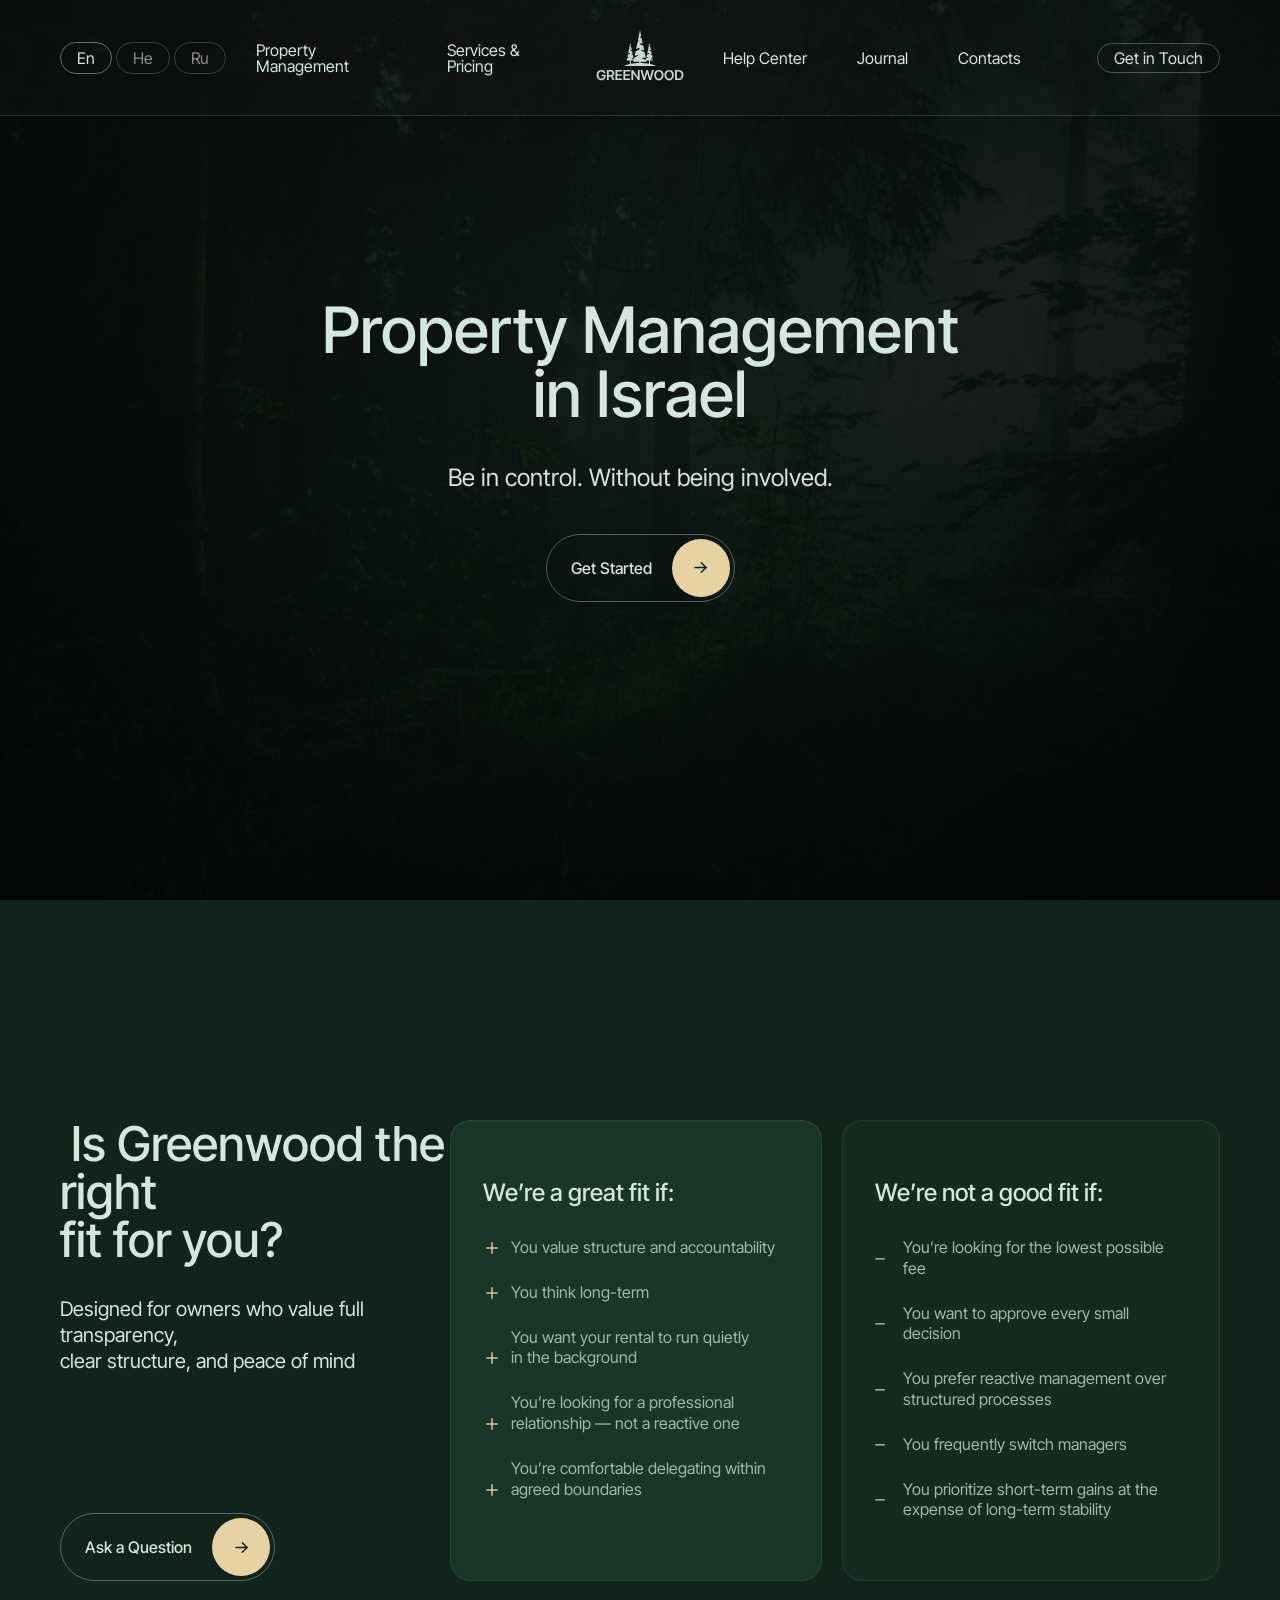
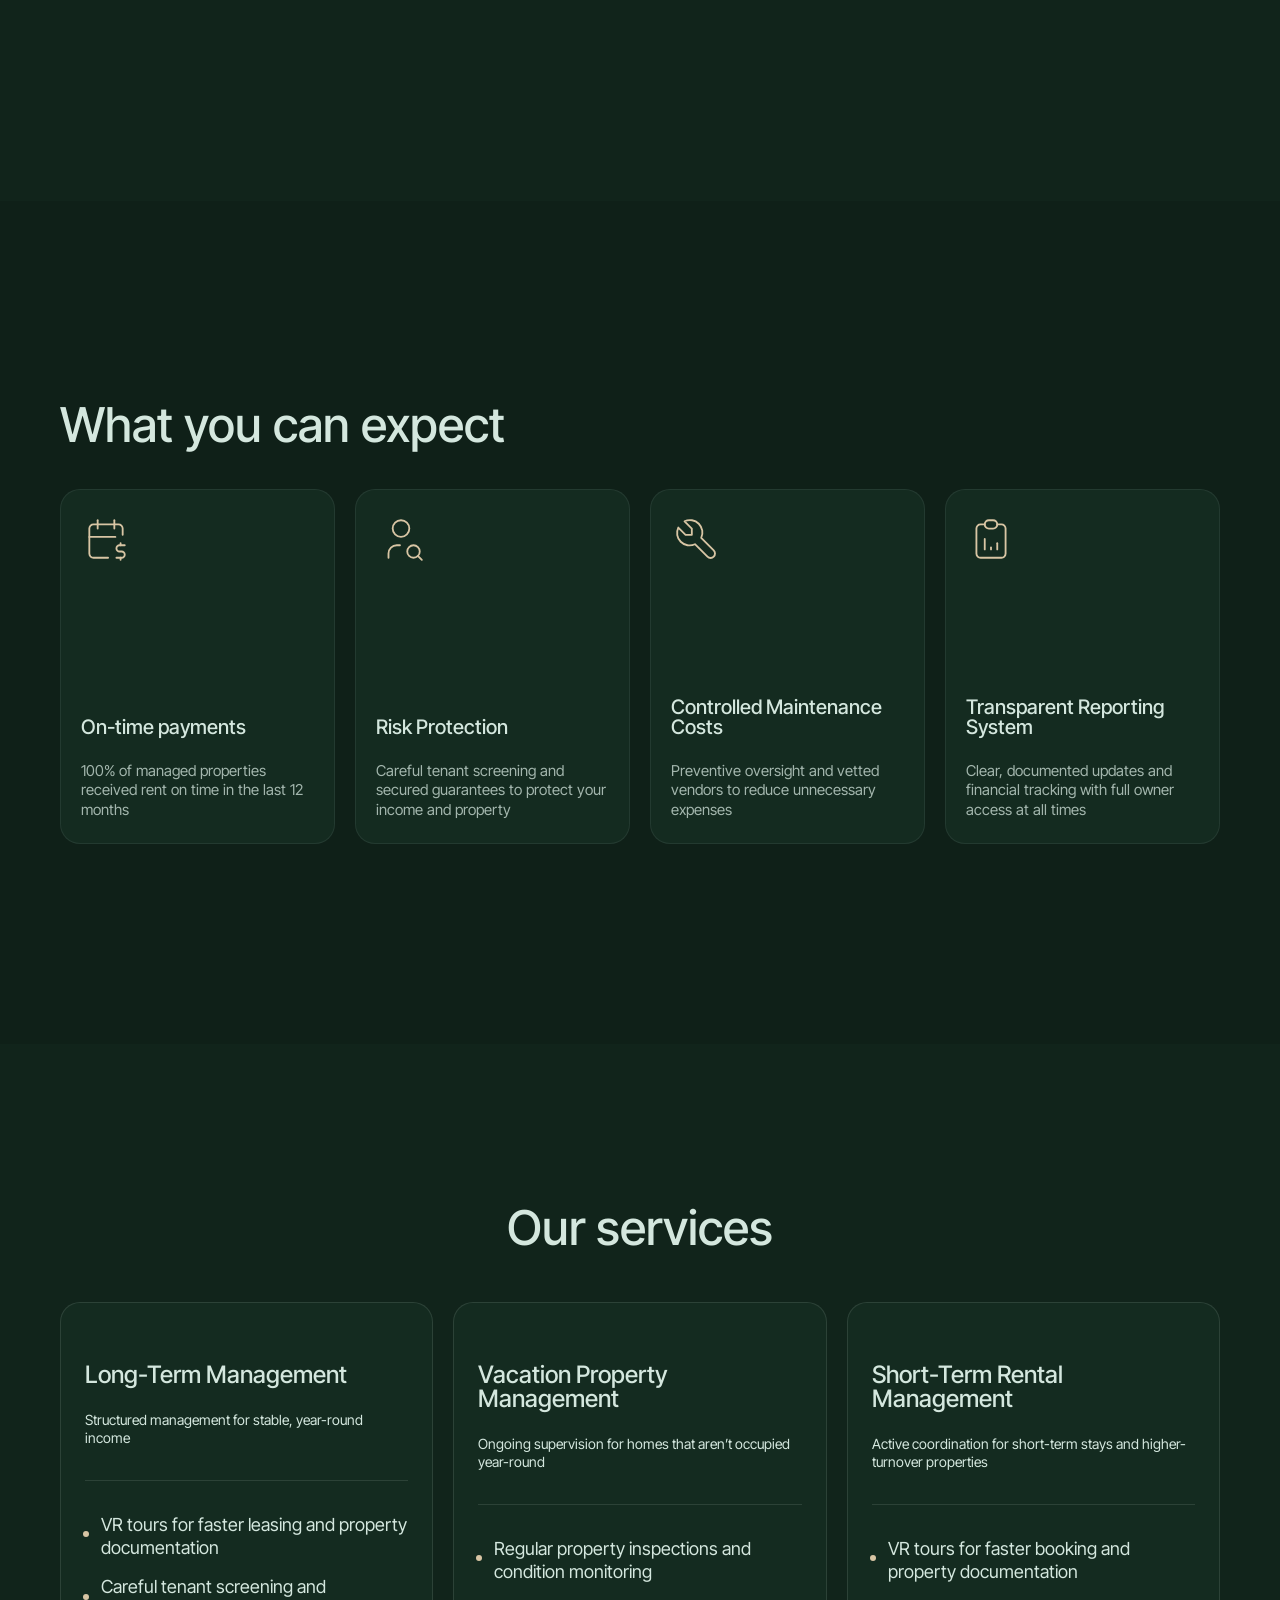
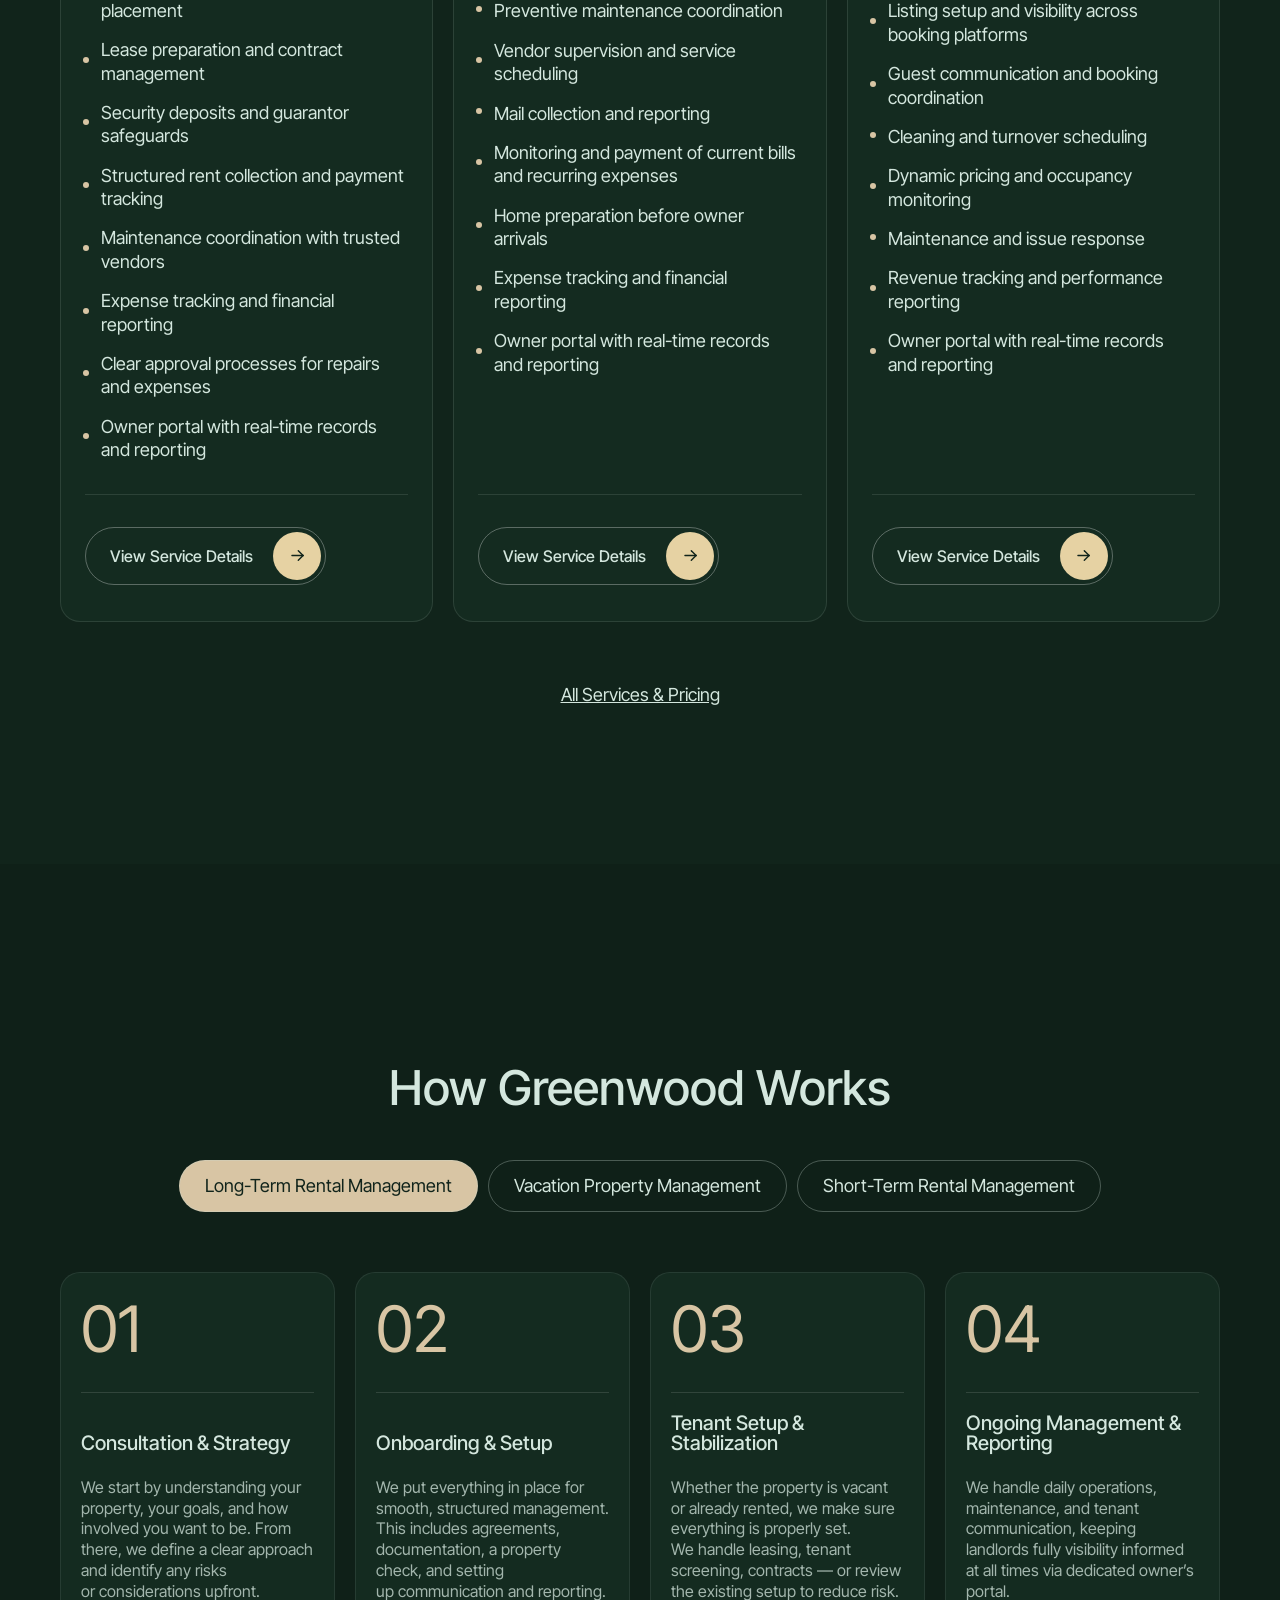
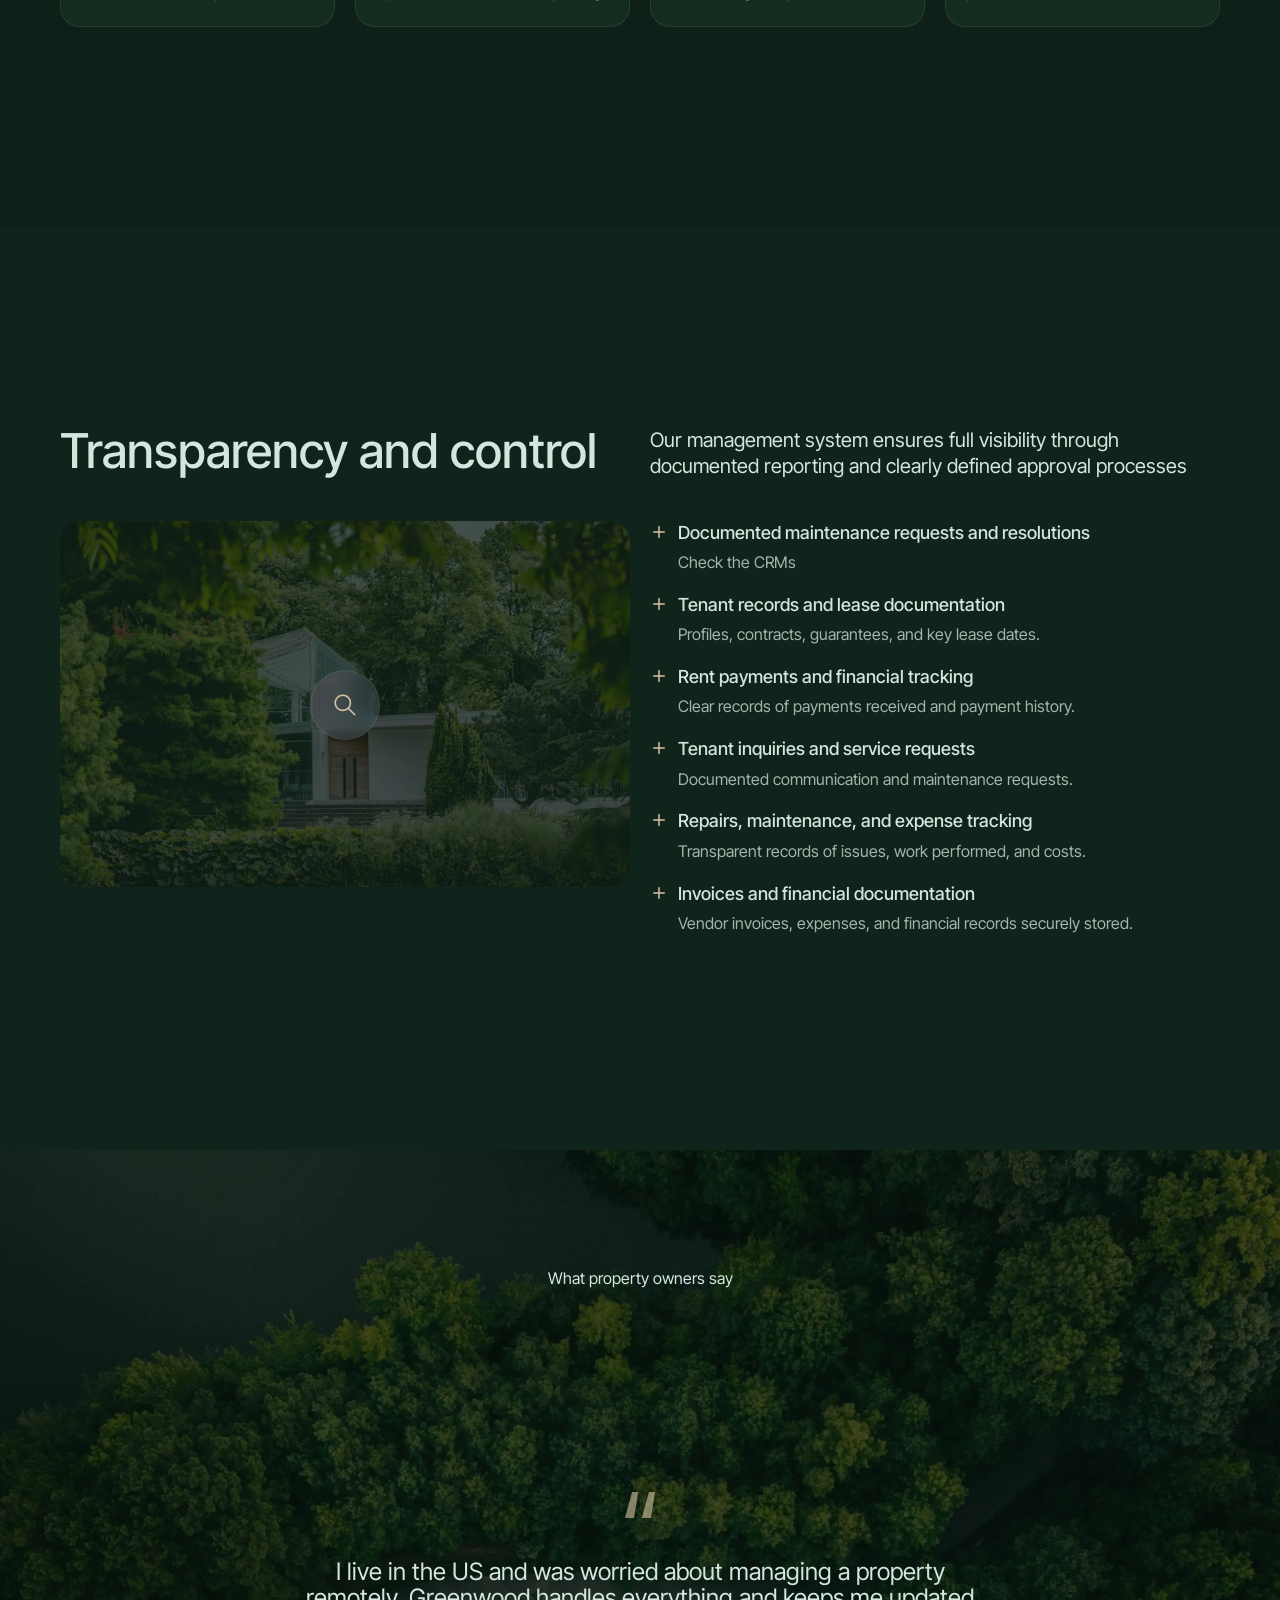
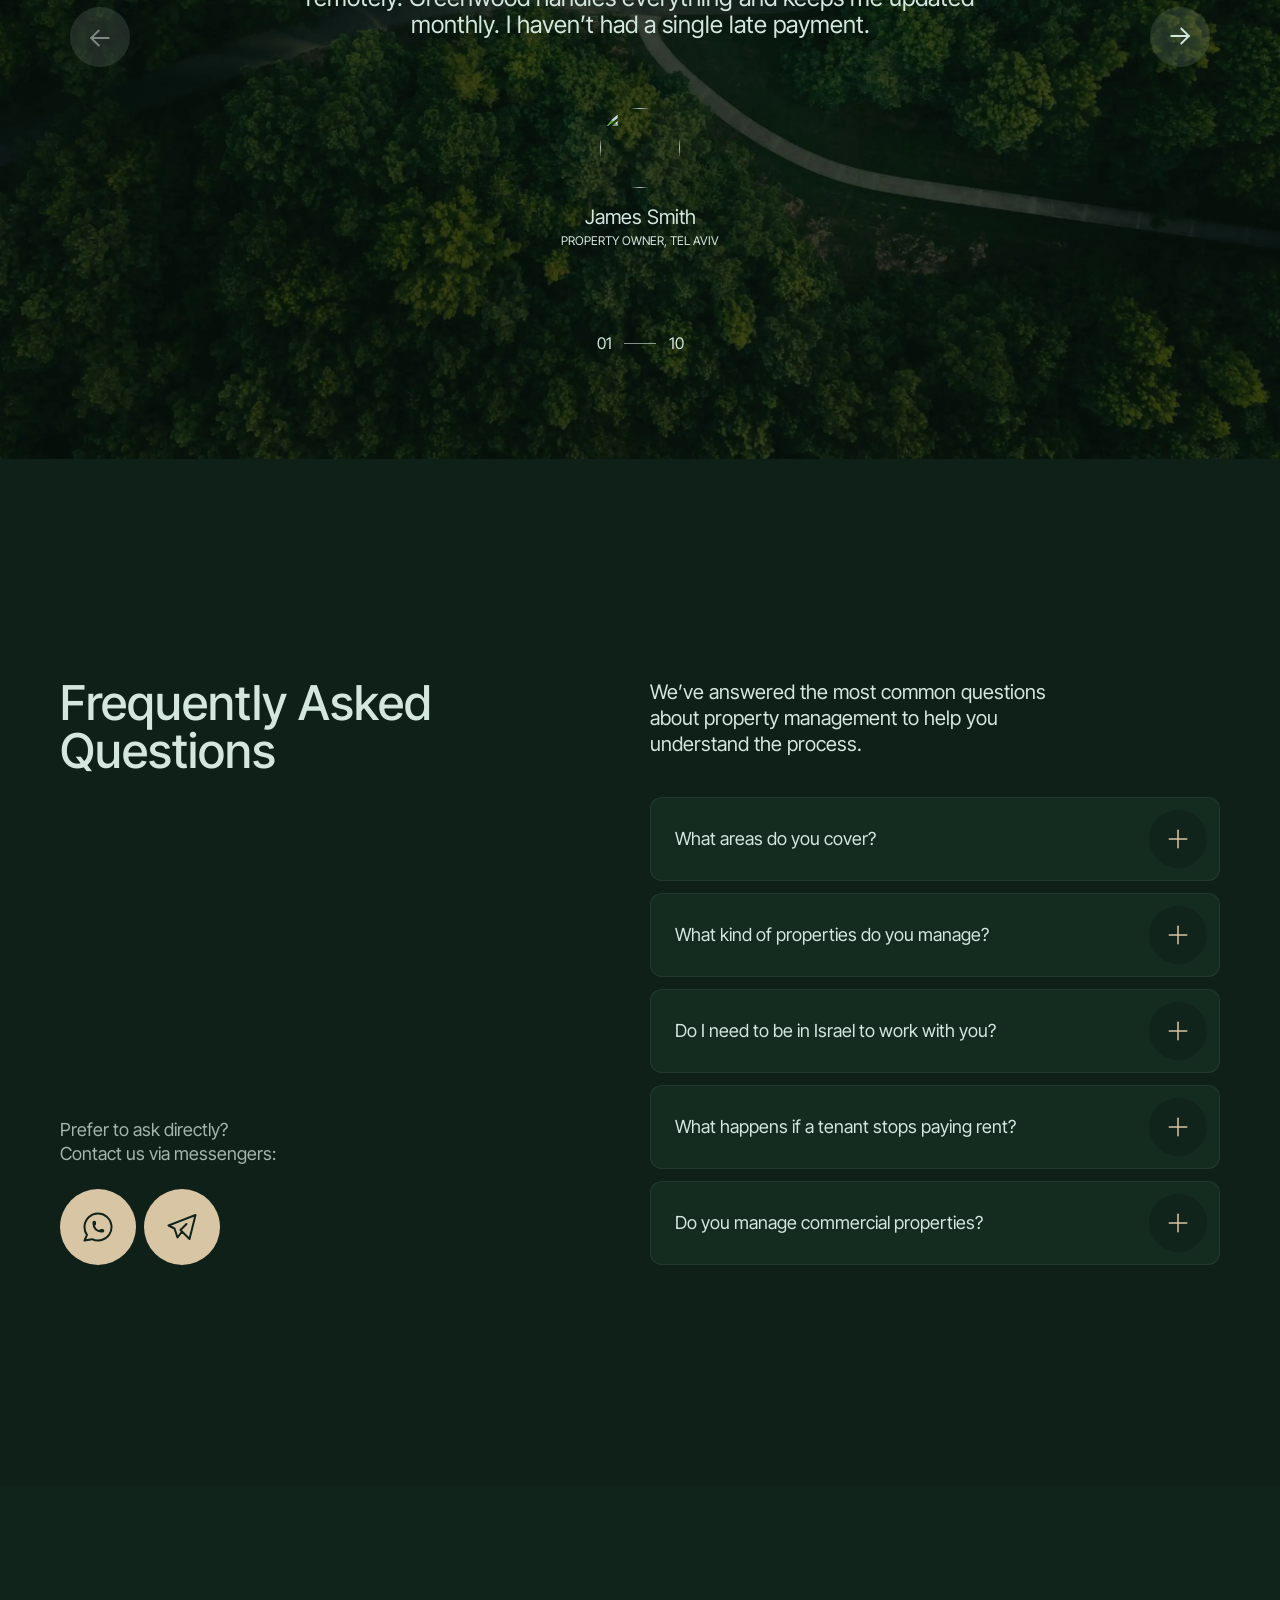
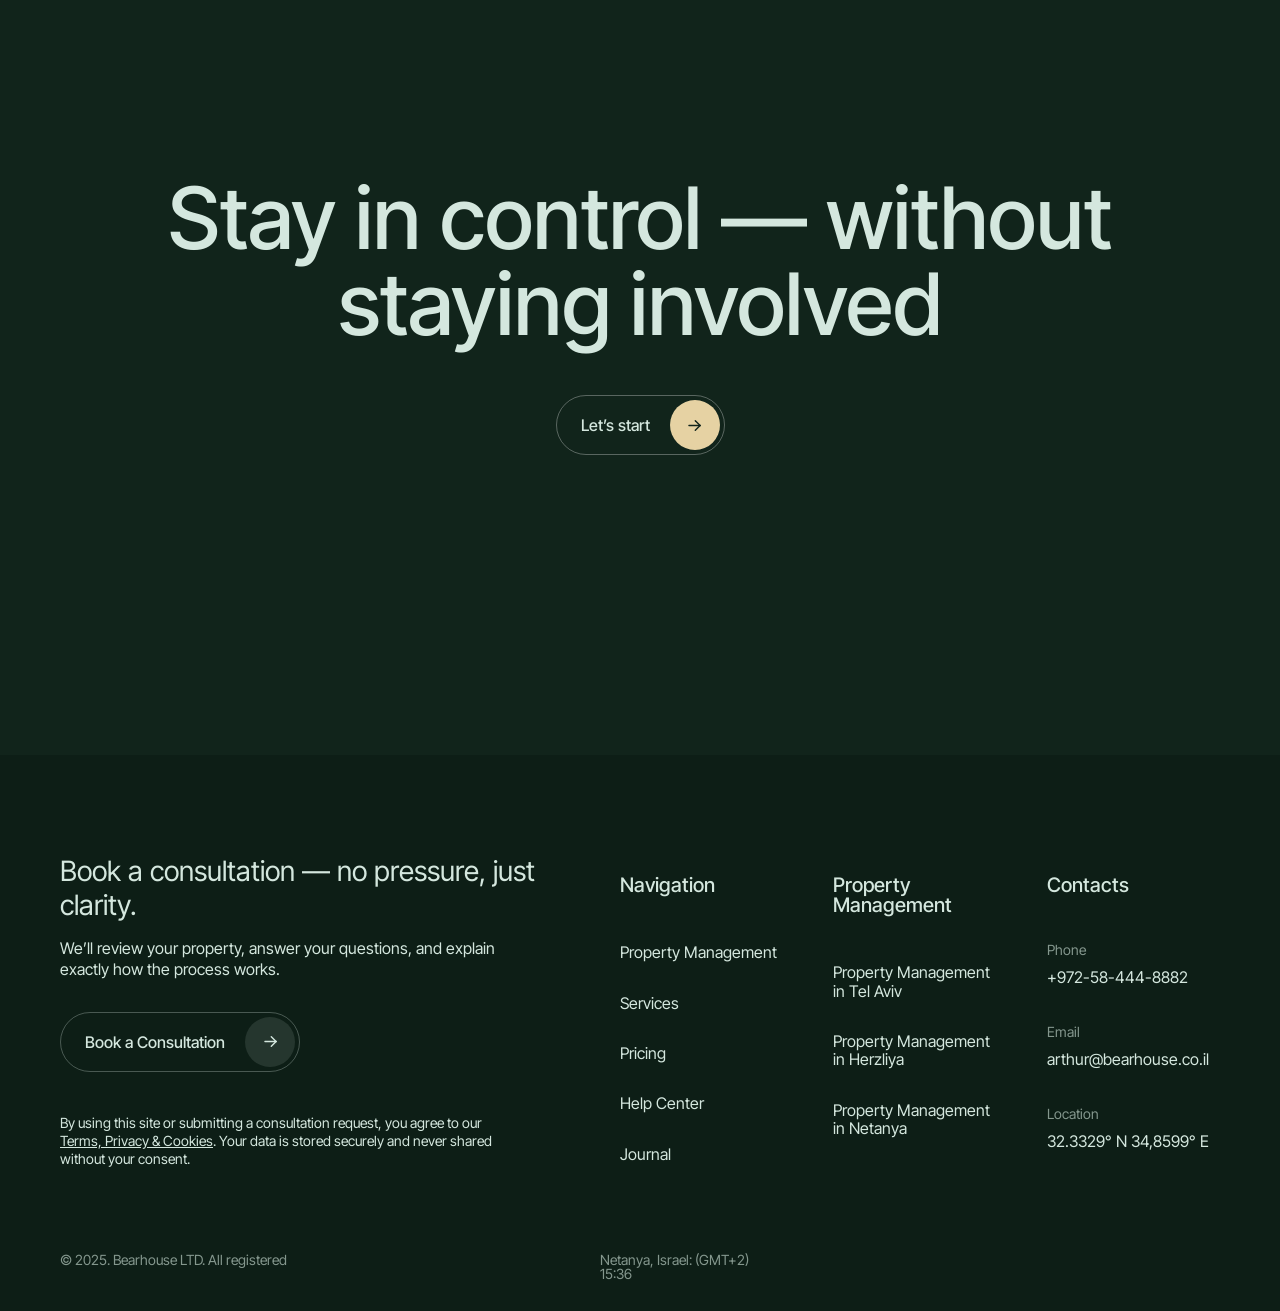
==== commit 9fd9ef6e: "Update index.html" ====
--- a/index.html
+++ b/index.html
@@ -1 +1 @@
-<!doctype html><html lang="ru" class="page"><head><meta charset="UTF-8"><meta name="viewport" content="width=device-width,initial-scale=1"><link rel="shortcut icon" href="favicon.ico" type="image/x-icon"><meta http-equiv="X-UA-Compatible" content="ie=edge"><meta name="theme-color" content="#111111"><title>Property Management in Israel — Greenwood</title><meta name="description" content="Professional property management services in Israel. Full-service solutions for long-term, short-term, and vacation rentals. Stay in control without being involved."><meta name="keywords" content="property management Israel, rental management Israel, vacation rental Israel, real estate management Israel, landlord services Israel"><meta name="author" content="Greenwood"><meta name="viewport" content="width=device-width,initial-scale=1"><meta property="og:title" content="Property Management in Israel | Greenwood"><meta property="og:description" content="Be in control. Without being involved. Full-service property management in Israel."><meta property="og:type" content="website"><link rel="canonical" href="https://kostiasav.github.io/greenwood/"><link rel="preconnect" href="https://fonts.googleapis.com"><link rel="preconnect" href="https://fonts.gstatic.com" crossorigin><link href="https://fonts.googleapis.com/css2?family=Inter+Tight:ital,wght@0,100..900;1,100..900&display=swap" rel="stylesheet"><link rel="stylesheet" href="css/vendor.css"><link rel="stylesheet" href="css/main.css"><script defer="defer" src="js/main.js"></script></head><body class="page__body"><div class="site-container"><header class="header"><div class="container"><div class="header__content"><div class="header-left"><div class="lang-switch"><button class="active">En</button> <button>He</button> <button>Ru</button></div><nav class="nav-left"><a href="#">Property Management</a> <a href="#">Services & Pricing</a></nav></div><a href="/" class="header-logo"><img loading="lazy" src="img/svg/logo.svg" class="Greenwood" width="101" height="60" alt="Green Wood"></a><div class="header-right"><nav class="nav-right"><a href="#">Help Center</a> <a href="#">Journal</a> <a href="#">Contacts</a></nav><a href="#" class="btn-outline">Get in Touch</a></div><nav class="header__mobile__nav" data-menu><ul class="header__mobile__nav__main"><li><a href="#">Property Management</a></li><li><a href="#">Services</a></li><li><a href="#">Pricing</a></li><li><a href="#">Help Center</a></li><li><a href="#">Journal</a></li><li><a href="#">Contacts</a></li></ul><ul class="header__mobile__nav__second"><li><a href="#">Property Management in Tel Aviv</a></li><li><a href="#">Property Management in Herzliya</a></li><li><a href="#">Property Management in Netanya</a></li></ul><div class="header__mobile__nav__contact"><a href="tel:972584448882" class="a-phone">+972-58-444-8882</a> <a href="mailto:arthur@bearhouse.co.il" class="a-mail">arthur@bearhouse.co.il</a><div class="socials"><a href="#" class="socials__item"><svg width="36" height="36" viewBox="0 0 36 36" fill="none" xmlns="http://www.w3.org/2000/svg"><g clip-path="url(#clip0_4432_2106)"><path d="M4.5 31.5001L6.975 25.8001C5.08149 23.1122 4.234 19.8256 4.59157 16.5572C4.94913 13.2888 6.48718 10.2633 8.91706 8.04836C11.3469 5.83343 14.5016 4.5814 17.7891 4.52722C21.0765 4.47305 24.2707 5.62047 26.7723 7.75413C29.2738 9.8878 30.9107 12.861 31.3758 16.1159C31.8408 19.3707 31.1021 22.6834 29.2982 25.4322C27.4942 28.1811 24.7492 30.1771 21.5781 31.0457C18.407 31.9144 15.0279 31.5959 12.075 30.1501L4.5 31.5001Z" stroke="#11241B" stroke-width="2" stroke-linecap="round" stroke-linejoin="round"></path><path d="M13.5 15C13.5 15.1989 13.579 15.3897 13.7197 15.5303C13.8603 15.671 14.0511 15.75 14.25 15.75C14.4489 15.75 14.6397 15.671 14.7803 15.5303C14.921 15.3897 15 15.1989 15 15V13.5C15 13.3011 14.921 13.1103 14.7803 12.9697C14.6397 12.829 14.4489 12.75 14.25 12.75C14.0511 12.75 13.8603 12.829 13.7197 12.9697C13.579 13.1103 13.5 13.3011 13.5 13.5V15ZM13.5 15C13.5 16.9891 14.2902 18.8968 15.6967 20.3033C17.1032 21.7098 19.0109 22.5 21 22.5M21 22.5H22.5C22.6989 22.5 22.8897 22.421 23.0303 22.2803C23.171 22.1397 23.25 21.9489 23.25 21.75C23.25 21.5511 23.171 21.3603 23.0303 21.2197C22.8897 21.079 22.6989 21 22.5 21H21C20.8011 21 20.6103 21.079 20.4697 21.2197C20.329 21.3603 20.25 21.5511 20.25 21.75C20.25 21.9489 20.329 22.1397 20.4697 22.2803C20.6103 22.421 20.8011 22.5 21 22.5Z" stroke="#11241B" stroke-width="2" stroke-linecap="round" stroke-linejoin="round"></path></g><defs><clipPath id="clip0_4432_2106"><rect width="36" height="36" fill="white"></rect></clipPath></defs></svg> </a><a href="#" class="socials__item"><svg width="36" height="36" viewBox="0 0 36 36" fill="none" xmlns="http://www.w3.org/2000/svg"><g clip-path="url(#clip0_4432_441)"><path d="M22.5 15L16.5 21L25.5 30L31.5 6L4.5 16.5L10.5 19.5L13.5 28.5L18 22.5" stroke="#11241B" stroke-width="2" stroke-linecap="round" stroke-linejoin="round"></path></g><defs><clipPath id="clip0_4432_441"><rect width="36" height="36" fill="white"></rect></clipPath></defs></svg></a></div></div></nav><div class="burger__wrapper"><button class="btn-reset burger" aria-label="Open Burger" aria-expanded="false" data-burger><span class="burger__line"></span></button></div></div></div></header><main class="main"><section class="hero"><div class="container"><div class="hero-content"><h1>Property Management in Israel</h1><p>Be in control. Without being involved.</p><a href="#" class="btn--standard"><span>Get Started</span><div class="icon"><img loading="lazy" src="img/svg/arrow-btn--standard.svg" class="btn--standard--icon" width="19" height="19" alt="Get Started"></div></a></div></div></section><section class="fit-section"><div class="container"><div class="fit__content"><div class="fit__left"><h2> Is Greenwood the right<br>fit for you?</h2><p>Designed for owners who value full transparency,<br>clear structure, and peace of mind</p><a href="#" class="btn--standard"><span>Ask a Question</span><div class="icon"><img loading="lazy" src="img/svg/arrow-btn--standard.svg" class="btn--standard--icon" width="19" height="19" alt="Ask a Question"></div></a></div><div class="fit__right"><div class="fit__item"><h3>We’re a great fit if:</h3><ul class="fit__item__list"><li>You value structure and accountability</li><li>You think long-term</li><li>You want your rental to run quietly in the background</li><li>You’re looking for a professional relationship — not a reactive one</li><li>You’re comfortable delegating within agreed boundaries</li></ul></div><div class="fit__item"><h3>We’re not a good fit if:</h3><ul class="fit__item__list"><li>You’re looking for the lowest possible fee</li><li>You want to approve every small decision</li><li>You prefer reactive management over structured processes</li><li>You frequently switch managers</li><li>You prioritize short-term gains at the expense of long-term stability</li></ul></div></div><a href="#" class="btn--standard mobile"><span>Ask a Question</span><div class="icon"><img loading="lazy" src="img/svg/arrow-btn--standard.svg" class="btn--standard--icon" width="19" height="19" alt="Ask a Question"></div></a></div></div></section><section class="benefits"><div class="container"><h2 class="section-title">What you can expect</h2><ul class="benefits__list"><li class="benefit"><img loading="lazy" src="img/svg/benefit-4.svg" class="image" width="60" height="60" alt="On-time payments"><h3 class="benefit-title">On-time payments</h3><p class="benefit-description">100% of managed properties received rent on time in the last 12 months</p></li><li class="benefit"><img loading="lazy" src="img/svg/benefit-3.svg" class="image" width="60" height="60" alt="On-time payments"><h3 class="benefit-title">Risk Protection</h3><p class="benefit-description">Careful tenant screening and secured guarantees to protect your income and property</p></li><li class="benefit"><img loading="lazy" src="img/svg/benefit-2.svg" class="image" width="60" height="60" alt="On-time payments"><h3 class="benefit-title">Controlled Maintenance Costs</h3><p class="benefit-description">Preventive oversight and vetted vendors to reduce unnecessary expenses</p></li><li class="benefit"><img loading="lazy" src="img/svg/benefit-1.svg" class="image" width="60" height="60" alt="On-time payments"><h3 class="benefit-title">Transparent Reporting System</h3><p class="benefit-description">Clear, documented updates and financial tracking with full owner access at all times</p></li></ul></div></section><section class="services"><div class="container"><h2 class="section-title center">Our services</h2><ul class="services__list"><li class="service"><h3 class="service-title">Long-Term Management</h3><p class="service-description">Structured management for stable, year-round income</p><ul class="service__list"><li>VR tours for faster leasing and property documentation</li><li>Careful tenant screening and placement</li><li>Lease preparation and contract management</li><li>Security deposits and guarantor safeguards</li><li>Structured rent collection and payment tracking</li><li>Maintenance coordination with trusted vendors</li><li>Expense tracking and financial reporting</li><li>Clear approval processes for repairs and expenses</li><li>Owner portal with real-time records and reporting</li></ul><div class="services_btn__wrapper"><a href="#" class="btn--standard"><span>View Service Details</span><div class="icon"><img loading="lazy" src="img/svg/arrow-btn--standard.svg" class="btn--standard--icon" width="19" height="19" alt="View Service Details"></div></a></div></li><li class="service"><h3 class="service-title">Vacation Property Management</h3><p class="service-description">Ongoing supervision for homes that aren’t occupied year-round</p><ul class="service__list"><li>Regular property inspections and condition monitoring</li><li>Preventive maintenance coordination</li><li>Vendor supervision and service scheduling</li><li>Mail collection and reporting</li><li>Monitoring and payment of current bills and recurring expenses</li><li>Home preparation before owner arrivals</li><li>Expense tracking and financial reporting</li><li>Owner portal with real-time records and reporting</li></ul><div class="services_btn__wrapper"><a href="#" class="btn--standard"><span>View Service Details</span><div class="icon"><img loading="lazy" src="img/svg/arrow-btn--standard.svg" class="btn--standard--icon" width="19" height="19" alt="View Service Details"></div></a></div></li><li class="service"><h3 class="service-title">Short-Term Rental Management</h3><p class="service-description">Active coordination for short-term stays and higher-turnover properties</p><ul class="service__list"><li>VR tours for faster booking and property documentation</li><li>Listing setup and visibility across booking platforms</li><li>Guest communication and booking coordination</li><li>Cleaning and turnover scheduling</li><li>Dynamic pricing and occupancy monitoring</li><li>Maintenance and issue response</li><li>Revenue tracking and performance reporting</li><li>Owner portal with real-time records and reporting</li></ul><div class="services_btn__wrapper"><a href="#" class="btn--standard"><span>View Service Details</span><div class="icon"><img loading="lazy" src="img/svg/arrow-btn--standard.svg" class="btn--standard--icon" width="19" height="19" alt="View Service Details"></div></a></div></li></ul><a href="#" class="services-link">All Services & Pricing</a></div></section><section class="process"><div class="container"><h2 class="section-title center">How Greenwood Works</h2><div class="process__tabs"><div class="tabs__switchers"><button class="tabs__switch active">Long-Term Rental Management</button> <button class="tabs__switch">Vacation Property Management</button> <button class="tabs__switch">Short-Term Rental Management</button></div><div class="tabs__panels"><div class="tabs__panel active"><div class="tab__item"><h4>01</h4><h3>Consultation & Strategy</h3><p>We start by understanding your property, your goals, and how involved you want to be. From there, we define a clear approach and identify any risks or considerations upfront.</p></div><div class="tab__item"><h4>02</h4><h3>Onboarding & Setup</h3><p>We put everything in place for smooth, structured management. This includes agreements, documentation, a property check, and setting up communication and reporting.</p></div><div class="tab__item"><h4>03</h4><h3>Tenant Setup & Stabilization</h3><p>Whether the property is vacant or already rented, we make sure everything is properly set. We handle leasing, tenant screening, contracts — or review the existing setup to reduce risk.</p></div><div class="tab__item"><h4>04</h4><h3>Ongoing Management & Reporting</h3><p>We handle daily operations, maintenance, and tenant communication, keeping landlords fully visibility informed at all times via dedicated owner’s portal.</p></div></div><div class="tabs__panel"><div class="tab__item"><h4>05</h4><h3>Consultation & Strategy</h3><p>We start by understanding your property, your goals, and how involved you want to be. From there, we define a clear approach and identify any risks or considerations upfront.</p></div><div class="tab__item"><h4>06</h4><h3>Onboarding & Setup</h3><p>We put everything in place for smooth, structured management. This includes agreements, documentation, a property check, and setting up communication and reporting.</p></div><div class="tab__item"><h4>07</h4><h3>Tenant Setup & Stabilization</h3><p>Whether the property is vacant or already rented, we make sure everything is properly set. We handle leasing, tenant screening, contracts — or review the existing setup to reduce risk.</p></div><div class="tab__item"><h4>08</h4><h3>Ongoing Management & Reporting</h3><p>We handle daily operations, maintenance, and tenant communication, keeping landlords fully visibility informed at all times via dedicated owner’s portal.</p></div></div><div class="tabs__panel"><div class="tab__item"><h4>09</h4><h3>Consultation & Strategy</h3><p>We start by understanding your property, your goals, and how involved you want to be. From there, we define a clear approach and identify any risks or considerations upfront.</p></div><div class="tab__item"><h4>10</h4><h3>Onboarding & Setup</h3><p>We put everything in place for smooth, structured management. This includes agreements, documentation, a property check, and setting up communication and reporting.</p></div><div class="tab__item"><h4>11</h4><h3>Tenant Setup & Stabilization</h3><p>Whether the property is vacant or already rented, we make sure everything is properly set. We handle leasing, tenant screening, contracts — or review the existing setup to reduce risk.</p></div><div class="tab__item"><h4>12</h4><h3>Ongoing Management & Reporting</h3><p>We handle daily operations, maintenance, and tenant communication, keeping landlords fully visibility informed at all times via dedicated owner’s portal.</p></div></div></div></div></div></section><section class="transparency"><div class="container"><div class="transparency__content"><div class="transparency__left"><h2 class="section-title">Transparency and control</h2><h3 class="transparency__right-title mobile">Our management system ensures full visibility through documented reporting and clearly defined approval processes</h3><div class="transparency__image"><img src="img/transparency-image.webp" alt="Transparency and control"> <button class="zoom-button"><svg viewBox="0 0 26 26" xmlns="http://www.w3.org/2000/svg" xmlns:xlink="http://www.w3.org/1999/xlink" width="26.000000" height="26.000000" fill="none"><rect id="Frame" width="26.000000" height="26.000000" x="0.000000" y="0.000000" fill="rgb(255,255,255)" fill-opacity="0"/><path id="Vector" d="M0 0L26 0L26 26L0 26L0 0Z" fill-rule="nonzero"/><path id="Vector" d="M3.82725 13.7353C4.20835 14.6554 4.76693 15.4914 5.47111 16.1956C6.17528 16.8997 7.01127 17.4583 7.93132 17.8394C8.85137 18.2205 9.83748 18.4167 10.8333 18.4167C11.8292 18.4167 12.8153 18.2205 13.7353 17.8394C14.6554 17.4583 15.4914 16.8997 16.1956 16.1956C16.8997 15.4914 17.4583 14.6554 17.8394 13.7353C18.2205 12.8153 18.4167 11.8292 18.4167 10.8333C18.4167 9.83748 18.2205 8.85137 17.8394 7.93132C17.4583 7.01127 16.8997 6.17528 16.1956 5.47111C15.4914 4.76693 14.6554 4.20834 13.7353 3.82725C12.8153 3.44615 11.8292 3.25 10.8333 3.25C9.83748 3.25 8.85137 3.44615 7.93132 3.82725C7.01127 4.20834 6.17528 4.76693 5.47111 5.47111C4.76693 6.17528 4.20835 7.01127 3.82725 7.93132C3.44615 8.85137 3.25 9.83748 3.25 10.8333C3.25 11.8292 3.44615 12.8153 3.82725 13.7353Z" fill-rule="nonzero" stroke="rgb(216,197,164)" stroke-linecap="round" stroke-linejoin="round" stroke-width="1.600000"/><path id="Vector" d="M22.75 22.75L16.25 16.25" fill-rule="nonzero" stroke="rgb(216,197,164)" stroke-linecap="round" stroke-linejoin="round" stroke-width="1.600000"/></svg></button></div></div><div class="transparency__right"><h3 class="transparency__right-title">Our management system ensures full visibility through documented reporting and clearly defined approval processes</h3><ul class="transparency__list"><li class="transparency__item"><h3>Documented maintenance requests and resolutions</h3><p>Check the CRMs</p></li><li class="transparency__item"><h3>Tenant records and lease documentation</h3><p>Profiles, contracts, guarantees, and key lease dates.</p></li><li class="transparency__item"><h3>Rent payments and financial tracking</h3><p>Clear records of payments received and payment history.</p></li><li class="transparency__item"><h3>Tenant inquiries and service requests</h3><p>Documented communication and maintenance requests.</p></li><li class="transparency__item"><h3>Repairs, maintenance, and expense tracking</h3><p>Transparent records of issues, work performed, and costs.</p></li><li class="transparency__item"><h3>Invoices and financial documentation</h3><p>Vendor invoices, expenses, and financial records securely stored.</p></li></ul></div></div></div><div class="image-modal" id="imageModal"><div class="image-modal__overlay"></div><div class="image-modal__content"><img src="" alt="" id="modalImage"></div></div></section><section class="testimonials"><div class="container"><div class="testimonials__content"><h2 class="testimonials-title">What property owners say</h2><div class="testimonials__swiper swiper" id="testimonials-swiper"><div class="swiper-wrapper"><div class="swiper-slide"><div class="testimonial"><div class="testimonial__quote"><svg viewBox="0 0 30 26" xmlns="http://www.w3.org/2000/svg" xmlns:xlink="http://www.w3.org/1999/xlink" width="30.000000" height="26.000000" fill="none" customFrame="#000000"><path id="“" d="M0 26L7.06422 0L13.1193 0L9.08257 26L0 26ZM16.8807 26L23.945 0L30 0L25.9633 26L16.8807 26Z" fill="rgb(216,197,164)" fill-rule="nonzero"/></svg></div><p class="testimonial__text">I live in the US and was worried about managing a property remotely. Greenwood handles everything and keeps me updated monthly. I haven’t had a single late payment.</p><div class="testimonial__author"><img src="https://i.pravatar.cc/80?img=1" alt=""><h4>James Smith</h4><span>PROPERTY OWNER, TEL AVIV</span></div></div></div><div class="swiper-slide"><div class="testimonial"><div class="testimonial__quote"><svg viewBox="0 0 30 26" xmlns="http://www.w3.org/2000/svg" xmlns:xlink="http://www.w3.org/1999/xlink" width="30.000000" height="26.000000" fill="none" customFrame="#000000"><path id="“" d="M0 26L7.06422 0L13.1193 0L9.08257 26L0 26ZM16.8807 26L23.945 0L30 0L25.9633 26L16.8807 26Z" fill="rgb(216,197,164)" fill-rule="nonzero"/></svg></div><p class="testimonial__text">Amazing service and full transparency. I finally feel safe investing remotely.</p><div class="testimonial__author"><img src="https://i.pravatar.cc/80?img=2" alt=""><h4>Michael Brown</h4><span>INVESTOR</span></div></div></div><div class="swiper-slide"><div class="testimonial"><div class="testimonial__quote"><svg viewBox="0 0 30 26" xmlns="http://www.w3.org/2000/svg" xmlns:xlink="http://www.w3.org/1999/xlink" width="30.000000" height="26.000000" fill="none" customFrame="#000000"><path id="“" d="M0 26L7.06422 0L13.1193 0L9.08257 26L0 26ZM16.8807 26L23.945 0L30 0L25.9633 26L16.8807 26Z" fill="rgb(216,197,164)" fill-rule="nonzero"/></svg></div><p class="testimonial__text">I live in the US and was worried about managing a property remotely. Greenwood handles everything and keeps me updated monthly. I haven’t had a single late payment.</p><div class="testimonial__author"><img src="https://i.pravatar.cc/80?img=1" alt=""><h4>James Smith</h4><span>PROPERTY OWNER, TEL AVIV</span></div></div></div><div class="swiper-slide"><div class="testimonial"><div class="testimonial__quote"><svg viewBox="0 0 30 26" xmlns="http://www.w3.org/2000/svg" xmlns:xlink="http://www.w3.org/1999/xlink" width="30.000000" height="26.000000" fill="none" customFrame="#000000"><path id="“" d="M0 26L7.06422 0L13.1193 0L9.08257 26L0 26ZM16.8807 26L23.945 0L30 0L25.9633 26L16.8807 26Z" fill="rgb(216,197,164)" fill-rule="nonzero"/></svg></div><p class="testimonial__text">Amazing service and full transparency. I finally feel safe investing remotely.</p><div class="testimonial__author"><img src="https://i.pravatar.cc/80?img=2" alt=""><h4>Michael Brown</h4><span>INVESTOR</span></div></div></div><div class="swiper-slide"><div class="testimonial"><div class="testimonial__quote"><svg viewBox="0 0 30 26" xmlns="http://www.w3.org/2000/svg" xmlns:xlink="http://www.w3.org/1999/xlink" width="30.000000" height="26.000000" fill="none" customFrame="#000000"><path id="“" d="M0 26L7.06422 0L13.1193 0L9.08257 26L0 26ZM16.8807 26L23.945 0L30 0L25.9633 26L16.8807 26Z" fill="rgb(216,197,164)" fill-rule="nonzero"/></svg></div><p class="testimonial__text">I live in the US and was worried about managing a property remotely. Greenwood handles everything and keeps me updated monthly. I haven’t had a single late payment.</p><div class="testimonial__author"><img src="https://i.pravatar.cc/80?img=1" alt=""><h4>James Smith</h4><span>PROPERTY OWNER, TEL AVIV</span></div></div></div><div class="swiper-slide"><div class="testimonial"><div class="testimonial__quote"><svg viewBox="0 0 30 26" xmlns="http://www.w3.org/2000/svg" xmlns:xlink="http://www.w3.org/1999/xlink" width="30.000000" height="26.000000" fill="none" customFrame="#000000"><path id="“" d="M0 26L7.06422 0L13.1193 0L9.08257 26L0 26ZM16.8807 26L23.945 0L30 0L25.9633 26L16.8807 26Z" fill="rgb(216,197,164)" fill-rule="nonzero"/></svg></div><p class="testimonial__text">Amazing service and full transparency. I finally feel safe investing remotely.</p><div class="testimonial__author"><img src="https://i.pravatar.cc/80?img=2" alt=""><h4>Michael Brown</h4><span>INVESTOR</span></div></div></div><div class="swiper-slide"><div class="testimonial"><div class="testimonial__quote"><svg viewBox="0 0 30 26" xmlns="http://www.w3.org/2000/svg" xmlns:xlink="http://www.w3.org/1999/xlink" width="30.000000" height="26.000000" fill="none" customFrame="#000000"><path id="“" d="M0 26L7.06422 0L13.1193 0L9.08257 26L0 26ZM16.8807 26L23.945 0L30 0L25.9633 26L16.8807 26Z" fill="rgb(216,197,164)" fill-rule="nonzero"/></svg></div><p class="testimonial__text">I live in the US and was worried about managing a property remotely. Greenwood handles everything and keeps me updated monthly. I haven’t had a single late payment.</p><div class="testimonial__author"><img src="https://i.pravatar.cc/80?img=1" alt=""><h4>James Smith</h4><span>PROPERTY OWNER, TEL AVIV</span></div></div></div><div class="swiper-slide"><div class="testimonial"><div class="testimonial__quote"><svg viewBox="0 0 30 26" xmlns="http://www.w3.org/2000/svg" xmlns:xlink="http://www.w3.org/1999/xlink" width="30.000000" height="26.000000" fill="none" customFrame="#000000"><path id="“" d="M0 26L7.06422 0L13.1193 0L9.08257 26L0 26ZM16.8807 26L23.945 0L30 0L25.9633 26L16.8807 26Z" fill="rgb(216,197,164)" fill-rule="nonzero"/></svg></div><p class="testimonial__text">Amazing service and full transparency. I finally feel safe investing remotely.</p><div class="testimonial__author"><img src="https://i.pravatar.cc/80?img=2" alt=""><h4>Michael Brown</h4><span>INVESTOR</span></div></div></div><div class="swiper-slide"><div class="testimonial"><div class="testimonial__quote"><svg viewBox="0 0 30 26" xmlns="http://www.w3.org/2000/svg" xmlns:xlink="http://www.w3.org/1999/xlink" width="30.000000" height="26.000000" fill="none" customFrame="#000000"><path id="“" d="M0 26L7.06422 0L13.1193 0L9.08257 26L0 26ZM16.8807 26L23.945 0L30 0L25.9633 26L16.8807 26Z" fill="rgb(216,197,164)" fill-rule="nonzero"/></svg></div><p class="testimonial__text">I live in the US and was worried about managing a property remotely. Greenwood handles everything and keeps me updated monthly. I haven’t had a single late payment.</p><div class="testimonial__author"><img src="https://i.pravatar.cc/80?img=1" alt=""><h4>James Smith</h4><span>PROPERTY OWNER, TEL AVIV</span></div></div></div><div class="swiper-slide"><div class="testimonial"><div class="testimonial__quote"><svg viewBox="0 0 30 26" xmlns="http://www.w3.org/2000/svg" xmlns:xlink="http://www.w3.org/1999/xlink" width="30.000000" height="26.000000" fill="none" customFrame="#000000"><path id="“" d="M0 26L7.06422 0L13.1193 0L9.08257 26L0 26ZM16.8807 26L23.945 0L30 0L25.9633 26L16.8807 26Z" fill="rgb(216,197,164)" fill-rule="nonzero"/></svg></div><p class="testimonial__text">Amazing service and full transparency. I finally feel safe investing remotely.</p><div class="testimonial__author"><img src="https://i.pravatar.cc/80?img=2" alt=""><h4>Michael Brown</h4><span>INVESTOR</span></div></div></div></div><div class="swiper__btns"><div class="swiper-button-prev"></div><div class="swiper-button-next"></div></div><div class="swiper-pagination"></div></div></div></div></section><section class="faq"><div class="container"><div class="faq__content"><div class="faq__left"><h2 class="section-title">Frequently Asked Questions</h2><p class="faq-subtitle">Prefer to ask directly?<br>Contact us via messengers:</p><div class="socials"><a href="#" class="socials__item"><svg width="36" height="36" viewBox="0 0 36 36" fill="none" xmlns="http://www.w3.org/2000/svg"><g clip-path="url(#clip0_4432_2106)"><path d="M4.5 31.5001L6.975 25.8001C5.08149 23.1122 4.234 19.8256 4.59157 16.5572C4.94913 13.2888 6.48718 10.2633 8.91706 8.04836C11.3469 5.83343 14.5016 4.5814 17.7891 4.52722C21.0765 4.47305 24.2707 5.62047 26.7723 7.75413C29.2738 9.8878 30.9107 12.861 31.3758 16.1159C31.8408 19.3707 31.1021 22.6834 29.2982 25.4322C27.4942 28.1811 24.7492 30.1771 21.5781 31.0457C18.407 31.9144 15.0279 31.5959 12.075 30.1501L4.5 31.5001Z" stroke="#11241B" stroke-width="2" stroke-linecap="round" stroke-linejoin="round"/><path d="M13.5 15C13.5 15.1989 13.579 15.3897 13.7197 15.5303C13.8603 15.671 14.0511 15.75 14.25 15.75C14.4489 15.75 14.6397 15.671 14.7803 15.5303C14.921 15.3897 15 15.1989 15 15V13.5C15 13.3011 14.921 13.1103 14.7803 12.9697C14.6397 12.829 14.4489 12.75 14.25 12.75C14.0511 12.75 13.8603 12.829 13.7197 12.9697C13.579 13.1103 13.5 13.3011 13.5 13.5V15ZM13.5 15C13.5 16.9891 14.2902 18.8968 15.6967 20.3033C17.1032 21.7098 19.0109 22.5 21 22.5M21 22.5H22.5C22.6989 22.5 22.8897 22.421 23.0303 22.2803C23.171 22.1397 23.25 21.9489 23.25 21.75C23.25 21.5511 23.171 21.3603 23.0303 21.2197C22.8897 21.079 22.6989 21 22.5 21H21C20.8011 21 20.6103 21.079 20.4697 21.2197C20.329 21.3603 20.25 21.5511 20.25 21.75C20.25 21.9489 20.329 22.1397 20.4697 22.2803C20.6103 22.421 20.8011 22.5 21 22.5Z" stroke="#11241B" stroke-width="2" stroke-linecap="round" stroke-linejoin="round"/></g><defs><clipPath id="clip0_4432_2106"><rect width="36" height="36" fill="white"/></clipPath></defs></svg> </a><a href="#" class="socials__item"><svg width="36" height="36" viewBox="0 0 36 36" fill="none" xmlns="http://www.w3.org/2000/svg"><g clip-path="url(#clip0_4432_441)"><path d="M22.5 15L16.5 21L25.5 30L31.5 6L4.5 16.5L10.5 19.5L13.5 28.5L18 22.5" stroke="#11241B" stroke-width="2" stroke-linecap="round" stroke-linejoin="round"/></g><defs><clipPath id="clip0_4432_441"><rect width="36" height="36" fill="white"/></clipPath></defs></svg></a></div></div><div class="faq__right"><h3 class="faq__right-title">We’ve answered the most common questions about property management to help you understand the process.</h3><ul class="faq__list"><li class="faq__item"><div class="faq__head"><h4>What areas do you cover?</h4><div class="faq__icon"><img src="img/svg/faq-icon.svg" alt="What areas do you cover?" srcset="img/svg/faq-icon.svg"></div></div><div class="faq__body"><p>Every plan specifies exactly which services are covered. Scope changes require written agreement — no informal extensions.</p></div></li><li class="faq__item"><div class="faq__head"><h4>What kind of properties do you manage?</h4><div class="faq__icon"><img src="img/svg/faq-icon.svg" alt="What kind of properties do you manage?" srcset="img/svg/faq-icon.svg"></div></div><div class="faq__body"><p>Every plan specifies exactly which services are covered. Scope changes require written agreement — no informal extensions.</p></div></li><li class="faq__item"><div class="faq__head"><h4>Do I need to be in Israel to work with you?</h4><div class="faq__icon"><img src="img/svg/faq-icon.svg" alt="Do I need to be in Israel to work with you?" srcset="img/svg/faq-icon.svg"></div></div><div class="faq__body"><p>Every plan specifies exactly which services are covered. Scope changes require written agreement — no informal extensions.</p></div></li><li class="faq__item"><div class="faq__head"><h4>What happens if a tenant stops paying rent?</h4><div class="faq__icon"><img src="img/svg/faq-icon.svg" alt="What happens if a tenant stops paying rent?" srcset="img/svg/faq-icon.svg"></div></div><div class="faq__body"><p>Every plan specifies exactly which services are covered. Scope changes require written agreement — no informal extensions.</p></div></li><li class="faq__item"><div class="faq__head"><h4>Do you manage commercial properties?</h4><div class="faq__icon"><img src="img/svg/faq-icon.svg" alt="Do you manage commercial properties?" srcset="img/svg/faq-icon.svg"></div></div><div class="faq__body"><p>Every plan specifies exactly which services are covered. Scope changes require written agreement — no informal extensions.</p></div></li></ul><p class="faq-subtitle">Prefer to ask directly?<br>Contact us via messengers:</p><div class="socials"><a href="#" class="socials__item"><svg width="36" height="36" viewBox="0 0 36 36" fill="none" xmlns="http://www.w3.org/2000/svg"><g clip-path="url(#clip0_4432_2106)"><path d="M4.5 31.5001L6.975 25.8001C5.08149 23.1122 4.234 19.8256 4.59157 16.5572C4.94913 13.2888 6.48718 10.2633 8.91706 8.04836C11.3469 5.83343 14.5016 4.5814 17.7891 4.52722C21.0765 4.47305 24.2707 5.62047 26.7723 7.75413C29.2738 9.8878 30.9107 12.861 31.3758 16.1159C31.8408 19.3707 31.1021 22.6834 29.2982 25.4322C27.4942 28.1811 24.7492 30.1771 21.5781 31.0457C18.407 31.9144 15.0279 31.5959 12.075 30.1501L4.5 31.5001Z" stroke="#11241B" stroke-width="2" stroke-linecap="round" stroke-linejoin="round"></path><path d="M13.5 15C13.5 15.1989 13.579 15.3897 13.7197 15.5303C13.8603 15.671 14.0511 15.75 14.25 15.75C14.4489 15.75 14.6397 15.671 14.7803 15.5303C14.921 15.3897 15 15.1989 15 15V13.5C15 13.3011 14.921 13.1103 14.7803 12.9697C14.6397 12.829 14.4489 12.75 14.25 12.75C14.0511 12.75 13.8603 12.829 13.7197 12.9697C13.579 13.1103 13.5 13.3011 13.5 13.5V15ZM13.5 15C13.5 16.9891 14.2902 18.8968 15.6967 20.3033C17.1032 21.7098 19.0109 22.5 21 22.5M21 22.5H22.5C22.6989 22.5 22.8897 22.421 23.0303 22.2803C23.171 22.1397 23.25 21.9489 23.25 21.75C23.25 21.5511 23.171 21.3603 23.0303 21.2197C22.8897 21.079 22.6989 21 22.5 21H21C20.8011 21 20.6103 21.079 20.4697 21.2197C20.329 21.3603 20.25 21.5511 20.25 21.75C20.25 21.9489 20.329 22.1397 20.4697 22.2803C20.6103 22.421 20.8011 22.5 21 22.5Z" stroke="#11241B" stroke-width="2" stroke-linecap="round" stroke-linejoin="round"></path></g><defs><clipPath id="clip0_4432_2106"><rect width="36" height="36" fill="white"></rect></clipPath></defs></svg> </a><a href="#" class="socials__item"><svg width="36" height="36" viewBox="0 0 36 36" fill="none" xmlns="http://www.w3.org/2000/svg"><g clip-path="url(#clip0_4432_441)"><path d="M22.5 15L16.5 21L25.5 30L31.5 6L4.5 16.5L10.5 19.5L13.5 28.5L18 22.5" stroke="#11241B" stroke-width="2" stroke-linecap="round" stroke-linejoin="round"></path></g><defs><clipPath id="clip0_4432_441"><rect width="36" height="36" fill="white"></rect></clipPath></defs></svg></a></div></div></div></div></section><section class="cta"><div class="container"><div class="cta__content"><h2 class="cta-title">Stay in control — without<br>staying involved</h2><a href="#" class="btn--standard"><span>Let’s start</span><div class="icon"><img loading="lazy" src="img/svg/arrow-btn--standard.svg" class="btn--standard--icon" width="19" height="19" alt="Let’s start"></div></a></div></div></section></main><footer class="footer"><div class="container"><div class="footer__top"><div class="footer__col__main"><h2 class="footer-main-title">Book a consultation — no pressure, just clarity.</h2><p class="footer-main-subtitle">We’ll review your property, answer your questions, and explain exactly how the process works.</p><a href="#" class="btn--white"><span>Book a Consultation</span><div class="icon"><img loading="lazy" src="img/svg/arrow-btn--white.svg" class="btn--standard--icon" width="19" height="19" alt="Get Started"></div></a><p class="footer-main-desc">By using this site or submitting a consultation request, you agree to our <a href="#">Terms, Privacy & Cookies</a>. Your data is stored securely and never shared without your consent.</p></div><div class="footer__col"><h3 class="footer__col-title">Navigation</h3><ul class="footer__col__list"><li><a href="#">Property Management</a></li><li><a href="#">Services</a></li><li><a href="#">Pricing</a></li><li><a href="#">Help Center</a></li><li><a href="#">Journal</a></li></ul></div><div class="footer__col mobile"><h3 class="footer__col-title">Property Management</h3><ul class="footer__col__list"><li><a href="#">Property Management in Tel Aviv</a></li><li><a href="#">Property Management in Herzliya</a></li><li><a href="#">Property Management in Netanya</a></li></ul></div><div class="footer__col mobile"><h3 class="footer__col-title">Contacts</h3><ul class="footer__col__list mt-mobile"><li class="footer__col__list-phone"><h4>Phone</h4><span><a href="tel:972584448882">+972-58-444-8882</a></span></li><li class="footer__col__list-email"><h4>Email</h4><span><a href="mailto:arthur@bearhouse.co.il">arthur@bearhouse.co.il</a></span></li><li class="footer__col__list-location"><h4>Location</h4><span>32.3329° N 34,8599° E</span></li></ul></div><div class="footer__col mobile pc"><p class="footer-main-desc">By using this site or submitting a consultation request, you agree to our <a href="#">Terms, Privacy & Cookies</a>. Your data is stored securely and never shared without your consent.</p></div></div><div class="footer__bottom"><span>© 2025. Bearhouse LTD. All registered</span><span>Netanya, Israel: (GMT+2) 15:36</span></div></div></footer></div></body></html>+<!doctype html><html lang="en" class="page"><head><meta charset="UTF-8"><meta name="viewport" content="width=device-width,initial-scale=1"><link rel="shortcut icon" href="favicon.ico" type="image/x-icon"><meta http-equiv="X-UA-Compatible" content="ie=edge"><meta name="theme-color" content="#111111"><title>Property Management in Israel — Greenwood</title><meta name="description" content="Professional property management services in Israel. Full-service solutions for long-term, short-term, and vacation rentals. Stay in control without being involved."><meta name="keywords" content="property management Israel, rental management Israel, vacation rental Israel, real estate management Israel, landlord services Israel"><meta name="author" content="Greenwood"><meta name="viewport" content="width=device-width,initial-scale=1"><meta property="og:title" content="Property Management in Israel | Greenwood"><meta property="og:description" content="Be in control. Without being involved. Full-service property management in Israel."><meta property="og:type" content="website"><link rel="canonical" href="https://kostiasav.github.io/greenwood/"><link rel="preconnect" href="https://fonts.googleapis.com"><link rel="preconnect" href="https://fonts.gstatic.com" crossorigin><link href="https://fonts.googleapis.com/css2?family=Inter+Tight:ital,wght@0,100..900;1,100..900&display=swap" rel="stylesheet"><link rel="stylesheet" href="css/vendor.css"><link rel="stylesheet" href="css/main.css"><script defer="defer" src="js/main.js"></script></head><body class="page__body"><div class="site-container"><header class="header"><div class="container"><div class="header__content"><div class="header-left"><div class="lang-switch"><button class="active">En</button> <button>He</button> <button>Ru</button></div><nav class="nav-left"><a href="#">Property Management</a> <a href="#">Services & Pricing</a></nav></div><a href="/" class="header-logo"><img loading="lazy" src="img/svg/logo.svg" class="Greenwood" width="101" height="60" alt="Green Wood"></a><div class="header-right"><nav class="nav-right"><a href="#">Help Center</a> <a href="#">Journal</a> <a href="#">Contacts</a></nav><a href="#" class="btn-outline">Get in Touch</a></div><nav class="header__mobile__nav" data-menu><ul class="header__mobile__nav__main"><li><a href="#">Property Management</a></li><li><a href="#">Services</a></li><li><a href="#">Pricing</a></li><li><a href="#">Help Center</a></li><li><a href="#">Journal</a></li><li><a href="#">Contacts</a></li></ul><ul class="header__mobile__nav__second"><li><a href="#">Property Management in Tel Aviv</a></li><li><a href="#">Property Management in Herzliya</a></li><li><a href="#">Property Management in Netanya</a></li></ul><div class="header__mobile__nav__contact"><a href="tel:972584448882" class="a-phone">+972-58-444-8882</a> <a href="mailto:arthur@bearhouse.co.il" class="a-mail">arthur@bearhouse.co.il</a><div class="socials"><a href="#" class="socials__item"><svg width="36" height="36" viewBox="0 0 36 36" fill="none" xmlns="http://www.w3.org/2000/svg"><g clip-path="url(#clip0_4432_2106)"><path d="M4.5 31.5001L6.975 25.8001C5.08149 23.1122 4.234 19.8256 4.59157 16.5572C4.94913 13.2888 6.48718 10.2633 8.91706 8.04836C11.3469 5.83343 14.5016 4.5814 17.7891 4.52722C21.0765 4.47305 24.2707 5.62047 26.7723 7.75413C29.2738 9.8878 30.9107 12.861 31.3758 16.1159C31.8408 19.3707 31.1021 22.6834 29.2982 25.4322C27.4942 28.1811 24.7492 30.1771 21.5781 31.0457C18.407 31.9144 15.0279 31.5959 12.075 30.1501L4.5 31.5001Z" stroke="#11241B" stroke-width="2" stroke-linecap="round" stroke-linejoin="round"></path><path d="M13.5 15C13.5 15.1989 13.579 15.3897 13.7197 15.5303C13.8603 15.671 14.0511 15.75 14.25 15.75C14.4489 15.75 14.6397 15.671 14.7803 15.5303C14.921 15.3897 15 15.1989 15 15V13.5C15 13.3011 14.921 13.1103 14.7803 12.9697C14.6397 12.829 14.4489 12.75 14.25 12.75C14.0511 12.75 13.8603 12.829 13.7197 12.9697C13.579 13.1103 13.5 13.3011 13.5 13.5V15ZM13.5 15C13.5 16.9891 14.2902 18.8968 15.6967 20.3033C17.1032 21.7098 19.0109 22.5 21 22.5M21 22.5H22.5C22.6989 22.5 22.8897 22.421 23.0303 22.2803C23.171 22.1397 23.25 21.9489 23.25 21.75C23.25 21.5511 23.171 21.3603 23.0303 21.2197C22.8897 21.079 22.6989 21 22.5 21H21C20.8011 21 20.6103 21.079 20.4697 21.2197C20.329 21.3603 20.25 21.5511 20.25 21.75C20.25 21.9489 20.329 22.1397 20.4697 22.2803C20.6103 22.421 20.8011 22.5 21 22.5Z" stroke="#11241B" stroke-width="2" stroke-linecap="round" stroke-linejoin="round"></path></g><defs><clipPath id="clip0_4432_2106"><rect width="36" height="36" fill="white"></rect></clipPath></defs></svg> </a><a href="#" class="socials__item"><svg width="36" height="36" viewBox="0 0 36 36" fill="none" xmlns="http://www.w3.org/2000/svg"><g clip-path="url(#clip0_4432_441)"><path d="M22.5 15L16.5 21L25.5 30L31.5 6L4.5 16.5L10.5 19.5L13.5 28.5L18 22.5" stroke="#11241B" stroke-width="2" stroke-linecap="round" stroke-linejoin="round"></path></g><defs><clipPath id="clip0_4432_441"><rect width="36" height="36" fill="white"></rect></clipPath></defs></svg></a></div></div></nav><div class="burger__wrapper"><button class="btn-reset burger" aria-label="Open Burger" aria-expanded="false" data-burger><span class="burger__line"></span></button></div></div></div></header><main class="main"><section class="hero"><div class="container"><div class="hero-content"><h1>Property Management in Israel</h1><p>Be in control. Without being involved.</p><a href="#" class="btn--standard"><span>Get Started</span><div class="icon"><img loading="lazy" src="img/svg/arrow-btn--standard.svg" class="btn--standard--icon" width="19" height="19" alt="Get Started"></div></a></div></div></section><section class="fit-section"><div class="container"><div class="fit__content"><div class="fit__left"><h2> Is Greenwood the right<br>fit for you?</h2><p>Designed for owners who value full transparency,<br>clear structure, and peace of mind</p><a href="#" class="btn--standard"><span>Ask a Question</span><div class="icon"><img loading="lazy" src="img/svg/arrow-btn--standard.svg" class="btn--standard--icon" width="19" height="19" alt="Ask a Question"></div></a></div><div class="fit__right"><div class="fit__item"><h3>We’re a great fit if:</h3><ul class="fit__item__list"><li>You value structure and accountability</li><li>You think long-term</li><li>You want your rental to run quietly in the background</li><li>You’re looking for a professional relationship — not a reactive one</li><li>You’re comfortable delegating within agreed boundaries</li></ul></div><div class="fit__item"><h3>We’re not a good fit if:</h3><ul class="fit__item__list"><li>You’re looking for the lowest possible fee</li><li>You want to approve every small decision</li><li>You prefer reactive management over structured processes</li><li>You frequently switch managers</li><li>You prioritize short-term gains at the expense of long-term stability</li></ul></div></div><a href="#" class="btn--standard mobile"><span>Ask a Question</span><div class="icon"><img loading="lazy" src="img/svg/arrow-btn--standard.svg" class="btn--standard--icon" width="19" height="19" alt="Ask a Question"></div></a></div></div></section><section class="benefits"><div class="container"><h2 class="section-title">What you can expect</h2><ul class="benefits__list"><li class="benefit"><img loading="lazy" src="img/svg/benefit-4.svg" class="image" width="60" height="60" alt="On-time payments"><h3 class="benefit-title">On-time payments</h3><p class="benefit-description">100% of managed properties received rent on time in the last 12 months</p></li><li class="benefit"><img loading="lazy" src="img/svg/benefit-3.svg" class="image" width="60" height="60" alt="On-time payments"><h3 class="benefit-title">Risk Protection</h3><p class="benefit-description">Careful tenant screening and secured guarantees to protect your income and property</p></li><li class="benefit"><img loading="lazy" src="img/svg/benefit-2.svg" class="image" width="60" height="60" alt="On-time payments"><h3 class="benefit-title">Controlled Maintenance Costs</h3><p class="benefit-description">Preventive oversight and vetted vendors to reduce unnecessary expenses</p></li><li class="benefit"><img loading="lazy" src="img/svg/benefit-1.svg" class="image" width="60" height="60" alt="On-time payments"><h3 class="benefit-title">Transparent Reporting System</h3><p class="benefit-description">Clear, documented updates and financial tracking with full owner access at all times</p></li></ul></div></section><section class="services"><div class="container"><h2 class="section-title center">Our services</h2><ul class="services__list"><li class="service"><h3 class="service-title">Long-Term Management</h3><p class="service-description">Structured management for stable, year-round income</p><ul class="service__list"><li>VR tours for faster leasing and property documentation</li><li>Careful tenant screening and placement</li><li>Lease preparation and contract management</li><li>Security deposits and guarantor safeguards</li><li>Structured rent collection and payment tracking</li><li>Maintenance coordination with trusted vendors</li><li>Expense tracking and financial reporting</li><li>Clear approval processes for repairs and expenses</li><li>Owner portal with real-time records and reporting</li></ul><div class="services_btn__wrapper"><a href="#" class="btn--standard"><span>View Service Details</span><div class="icon"><img loading="lazy" src="img/svg/arrow-btn--standard.svg" class="btn--standard--icon" width="19" height="19" alt="View Service Details"></div></a></div></li><li class="service"><h3 class="service-title">Vacation Property Management</h3><p class="service-description">Ongoing supervision for homes that aren’t occupied year-round</p><ul class="service__list"><li>Regular property inspections and condition monitoring</li><li>Preventive maintenance coordination</li><li>Vendor supervision and service scheduling</li><li>Mail collection and reporting</li><li>Monitoring and payment of current bills and recurring expenses</li><li>Home preparation before owner arrivals</li><li>Expense tracking and financial reporting</li><li>Owner portal with real-time records and reporting</li></ul><div class="services_btn__wrapper"><a href="#" class="btn--standard"><span>View Service Details</span><div class="icon"><img loading="lazy" src="img/svg/arrow-btn--standard.svg" class="btn--standard--icon" width="19" height="19" alt="View Service Details"></div></a></div></li><li class="service"><h3 class="service-title">Short-Term Rental Management</h3><p class="service-description">Active coordination for short-term stays and higher-turnover properties</p><ul class="service__list"><li>VR tours for faster booking and property documentation</li><li>Listing setup and visibility across booking platforms</li><li>Guest communication and booking coordination</li><li>Cleaning and turnover scheduling</li><li>Dynamic pricing and occupancy monitoring</li><li>Maintenance and issue response</li><li>Revenue tracking and performance reporting</li><li>Owner portal with real-time records and reporting</li></ul><div class="services_btn__wrapper"><a href="#" class="btn--standard"><span>View Service Details</span><div class="icon"><img loading="lazy" src="img/svg/arrow-btn--standard.svg" class="btn--standard--icon" width="19" height="19" alt="View Service Details"></div></a></div></li></ul><a href="#" class="services-link">All Services & Pricing</a></div></section><section class="process"><div class="container"><h2 class="section-title center">How Greenwood Works</h2><div class="process__tabs"><div class="tabs__switchers"><button class="tabs__switch active">Long-Term Rental Management</button> <button class="tabs__switch">Vacation Property Management</button> <button class="tabs__switch">Short-Term Rental Management</button></div><div class="tabs__panels"><div class="tabs__panel active"><div class="tab__item"><h4>01</h4><h3>Consultation & Strategy</h3><p>We start by understanding your property, your goals, and how involved you want to be. From there, we define a clear approach and identify any risks or considerations upfront.</p></div><div class="tab__item"><h4>02</h4><h3>Onboarding & Setup</h3><p>We put everything in place for smooth, structured management. This includes agreements, documentation, a property check, and setting up communication and reporting.</p></div><div class="tab__item"><h4>03</h4><h3>Tenant Setup & Stabilization</h3><p>Whether the property is vacant or already rented, we make sure everything is properly set. We handle leasing, tenant screening, contracts — or review the existing setup to reduce risk.</p></div><div class="tab__item"><h4>04</h4><h3>Ongoing Management & Reporting</h3><p>We handle daily operations, maintenance, and tenant communication, keeping landlords fully visibility informed at all times via dedicated owner’s portal.</p></div></div><div class="tabs__panel"><div class="tab__item"><h4>05</h4><h3>Consultation & Strategy</h3><p>We start by understanding your property, your goals, and how involved you want to be. From there, we define a clear approach and identify any risks or considerations upfront.</p></div><div class="tab__item"><h4>06</h4><h3>Onboarding & Setup</h3><p>We put everything in place for smooth, structured management. This includes agreements, documentation, a property check, and setting up communication and reporting.</p></div><div class="tab__item"><h4>07</h4><h3>Tenant Setup & Stabilization</h3><p>Whether the property is vacant or already rented, we make sure everything is properly set. We handle leasing, tenant screening, contracts — or review the existing setup to reduce risk.</p></div><div class="tab__item"><h4>08</h4><h3>Ongoing Management & Reporting</h3><p>We handle daily operations, maintenance, and tenant communication, keeping landlords fully visibility informed at all times via dedicated owner’s portal.</p></div></div><div class="tabs__panel"><div class="tab__item"><h4>09</h4><h3>Consultation & Strategy</h3><p>We start by understanding your property, your goals, and how involved you want to be. From there, we define a clear approach and identify any risks or considerations upfront.</p></div><div class="tab__item"><h4>10</h4><h3>Onboarding & Setup</h3><p>We put everything in place for smooth, structured management. This includes agreements, documentation, a property check, and setting up communication and reporting.</p></div><div class="tab__item"><h4>11</h4><h3>Tenant Setup & Stabilization</h3><p>Whether the property is vacant or already rented, we make sure everything is properly set. We handle leasing, tenant screening, contracts — or review the existing setup to reduce risk.</p></div><div class="tab__item"><h4>12</h4><h3>Ongoing Management & Reporting</h3><p>We handle daily operations, maintenance, and tenant communication, keeping landlords fully visibility informed at all times via dedicated owner’s portal.</p></div></div></div></div></div></section><section class="transparency"><div class="container"><div class="transparency__content"><div class="transparency__left"><h2 class="section-title">Transparency and control</h2><h3 class="transparency__right-title mobile">Our management system ensures full visibility through documented reporting and clearly defined approval processes</h3><div class="transparency__image"><img src="img/transparency-image.webp" alt="Transparency and control"> <button class="zoom-button"><svg viewBox="0 0 26 26" xmlns="http://www.w3.org/2000/svg" xmlns:xlink="http://www.w3.org/1999/xlink" width="26.000000" height="26.000000" fill="none"><rect id="Frame" width="26.000000" height="26.000000" x="0.000000" y="0.000000" fill="rgb(255,255,255)" fill-opacity="0"/><path id="Vector" d="M0 0L26 0L26 26L0 26L0 0Z" fill-rule="nonzero"/><path id="Vector" d="M3.82725 13.7353C4.20835 14.6554 4.76693 15.4914 5.47111 16.1956C6.17528 16.8997 7.01127 17.4583 7.93132 17.8394C8.85137 18.2205 9.83748 18.4167 10.8333 18.4167C11.8292 18.4167 12.8153 18.2205 13.7353 17.8394C14.6554 17.4583 15.4914 16.8997 16.1956 16.1956C16.8997 15.4914 17.4583 14.6554 17.8394 13.7353C18.2205 12.8153 18.4167 11.8292 18.4167 10.8333C18.4167 9.83748 18.2205 8.85137 17.8394 7.93132C17.4583 7.01127 16.8997 6.17528 16.1956 5.47111C15.4914 4.76693 14.6554 4.20834 13.7353 3.82725C12.8153 3.44615 11.8292 3.25 10.8333 3.25C9.83748 3.25 8.85137 3.44615 7.93132 3.82725C7.01127 4.20834 6.17528 4.76693 5.47111 5.47111C4.76693 6.17528 4.20835 7.01127 3.82725 7.93132C3.44615 8.85137 3.25 9.83748 3.25 10.8333C3.25 11.8292 3.44615 12.8153 3.82725 13.7353Z" fill-rule="nonzero" stroke="rgb(216,197,164)" stroke-linecap="round" stroke-linejoin="round" stroke-width="1.600000"/><path id="Vector" d="M22.75 22.75L16.25 16.25" fill-rule="nonzero" stroke="rgb(216,197,164)" stroke-linecap="round" stroke-linejoin="round" stroke-width="1.600000"/></svg></button></div></div><div class="transparency__right"><h3 class="transparency__right-title">Our management system ensures full visibility through documented reporting and clearly defined approval processes</h3><ul class="transparency__list"><li class="transparency__item"><h3>Documented maintenance requests and resolutions</h3><p>Check the CRMs</p></li><li class="transparency__item"><h3>Tenant records and lease documentation</h3><p>Profiles, contracts, guarantees, and key lease dates.</p></li><li class="transparency__item"><h3>Rent payments and financial tracking</h3><p>Clear records of payments received and payment history.</p></li><li class="transparency__item"><h3>Tenant inquiries and service requests</h3><p>Documented communication and maintenance requests.</p></li><li class="transparency__item"><h3>Repairs, maintenance, and expense tracking</h3><p>Transparent records of issues, work performed, and costs.</p></li><li class="transparency__item"><h3>Invoices and financial documentation</h3><p>Vendor invoices, expenses, and financial records securely stored.</p></li></ul></div></div></div><div class="image-modal" id="imageModal"><div class="image-modal__overlay"></div><div class="image-modal__content"><img src="" alt="" id="modalImage"></div></div></section><section class="testimonials"><div class="container"><div class="testimonials__content"><h2 class="testimonials-title">What property owners say</h2><div class="testimonials__swiper swiper" id="testimonials-swiper"><div class="swiper-wrapper"><div class="swiper-slide"><div class="testimonial"><div class="testimonial__quote"><svg viewBox="0 0 30 26" xmlns="http://www.w3.org/2000/svg" xmlns:xlink="http://www.w3.org/1999/xlink" width="30.000000" height="26.000000" fill="none" customFrame="#000000"><path id="“" d="M0 26L7.06422 0L13.1193 0L9.08257 26L0 26ZM16.8807 26L23.945 0L30 0L25.9633 26L16.8807 26Z" fill="rgb(216,197,164)" fill-rule="nonzero"/></svg></div><p class="testimonial__text">I live in the US and was worried about managing a property remotely. Greenwood handles everything and keeps me updated monthly. I haven’t had a single late payment.</p><div class="testimonial__author"><img src="https://i.pravatar.cc/80?img=1" alt=""><h4>James Smith</h4><span>PROPERTY OWNER, TEL AVIV</span></div></div></div><div class="swiper-slide"><div class="testimonial"><div class="testimonial__quote"><svg viewBox="0 0 30 26" xmlns="http://www.w3.org/2000/svg" xmlns:xlink="http://www.w3.org/1999/xlink" width="30.000000" height="26.000000" fill="none" customFrame="#000000"><path id="“" d="M0 26L7.06422 0L13.1193 0L9.08257 26L0 26ZM16.8807 26L23.945 0L30 0L25.9633 26L16.8807 26Z" fill="rgb(216,197,164)" fill-rule="nonzero"/></svg></div><p class="testimonial__text">Amazing service and full transparency. I finally feel safe investing remotely.</p><div class="testimonial__author"><img src="https://i.pravatar.cc/80?img=2" alt=""><h4>Michael Brown</h4><span>INVESTOR</span></div></div></div><div class="swiper-slide"><div class="testimonial"><div class="testimonial__quote"><svg viewBox="0 0 30 26" xmlns="http://www.w3.org/2000/svg" xmlns:xlink="http://www.w3.org/1999/xlink" width="30.000000" height="26.000000" fill="none" customFrame="#000000"><path id="“" d="M0 26L7.06422 0L13.1193 0L9.08257 26L0 26ZM16.8807 26L23.945 0L30 0L25.9633 26L16.8807 26Z" fill="rgb(216,197,164)" fill-rule="nonzero"/></svg></div><p class="testimonial__text">I live in the US and was worried about managing a property remotely. Greenwood handles everything and keeps me updated monthly. I haven’t had a single late payment.</p><div class="testimonial__author"><img src="https://i.pravatar.cc/80?img=1" alt=""><h4>James Smith</h4><span>PROPERTY OWNER, TEL AVIV</span></div></div></div><div class="swiper-slide"><div class="testimonial"><div class="testimonial__quote"><svg viewBox="0 0 30 26" xmlns="http://www.w3.org/2000/svg" xmlns:xlink="http://www.w3.org/1999/xlink" width="30.000000" height="26.000000" fill="none" customFrame="#000000"><path id="“" d="M0 26L7.06422 0L13.1193 0L9.08257 26L0 26ZM16.8807 26L23.945 0L30 0L25.9633 26L16.8807 26Z" fill="rgb(216,197,164)" fill-rule="nonzero"/></svg></div><p class="testimonial__text">Amazing service and full transparency. I finally feel safe investing remotely.</p><div class="testimonial__author"><img src="https://i.pravatar.cc/80?img=2" alt=""><h4>Michael Brown</h4><span>INVESTOR</span></div></div></div><div class="swiper-slide"><div class="testimonial"><div class="testimonial__quote"><svg viewBox="0 0 30 26" xmlns="http://www.w3.org/2000/svg" xmlns:xlink="http://www.w3.org/1999/xlink" width="30.000000" height="26.000000" fill="none" customFrame="#000000"><path id="“" d="M0 26L7.06422 0L13.1193 0L9.08257 26L0 26ZM16.8807 26L23.945 0L30 0L25.9633 26L16.8807 26Z" fill="rgb(216,197,164)" fill-rule="nonzero"/></svg></div><p class="testimonial__text">I live in the US and was worried about managing a property remotely. Greenwood handles everything and keeps me updated monthly. I haven’t had a single late payment.</p><div class="testimonial__author"><img src="https://i.pravatar.cc/80?img=1" alt=""><h4>James Smith</h4><span>PROPERTY OWNER, TEL AVIV</span></div></div></div><div class="swiper-slide"><div class="testimonial"><div class="testimonial__quote"><svg viewBox="0 0 30 26" xmlns="http://www.w3.org/2000/svg" xmlns:xlink="http://www.w3.org/1999/xlink" width="30.000000" height="26.000000" fill="none" customFrame="#000000"><path id="“" d="M0 26L7.06422 0L13.1193 0L9.08257 26L0 26ZM16.8807 26L23.945 0L30 0L25.9633 26L16.8807 26Z" fill="rgb(216,197,164)" fill-rule="nonzero"/></svg></div><p class="testimonial__text">Amazing service and full transparency. I finally feel safe investing remotely.</p><div class="testimonial__author"><img src="https://i.pravatar.cc/80?img=2" alt=""><h4>Michael Brown</h4><span>INVESTOR</span></div></div></div><div class="swiper-slide"><div class="testimonial"><div class="testimonial__quote"><svg viewBox="0 0 30 26" xmlns="http://www.w3.org/2000/svg" xmlns:xlink="http://www.w3.org/1999/xlink" width="30.000000" height="26.000000" fill="none" customFrame="#000000"><path id="“" d="M0 26L7.06422 0L13.1193 0L9.08257 26L0 26ZM16.8807 26L23.945 0L30 0L25.9633 26L16.8807 26Z" fill="rgb(216,197,164)" fill-rule="nonzero"/></svg></div><p class="testimonial__text">I live in the US and was worried about managing a property remotely. Greenwood handles everything and keeps me updated monthly. I haven’t had a single late payment.</p><div class="testimonial__author"><img src="https://i.pravatar.cc/80?img=1" alt=""><h4>James Smith</h4><span>PROPERTY OWNER, TEL AVIV</span></div></div></div><div class="swiper-slide"><div class="testimonial"><div class="testimonial__quote"><svg viewBox="0 0 30 26" xmlns="http://www.w3.org/2000/svg" xmlns:xlink="http://www.w3.org/1999/xlink" width="30.000000" height="26.000000" fill="none" customFrame="#000000"><path id="“" d="M0 26L7.06422 0L13.1193 0L9.08257 26L0 26ZM16.8807 26L23.945 0L30 0L25.9633 26L16.8807 26Z" fill="rgb(216,197,164)" fill-rule="nonzero"/></svg></div><p class="testimonial__text">Amazing service and full transparency. I finally feel safe investing remotely.</p><div class="testimonial__author"><img src="https://i.pravatar.cc/80?img=2" alt=""><h4>Michael Brown</h4><span>INVESTOR</span></div></div></div><div class="swiper-slide"><div class="testimonial"><div class="testimonial__quote"><svg viewBox="0 0 30 26" xmlns="http://www.w3.org/2000/svg" xmlns:xlink="http://www.w3.org/1999/xlink" width="30.000000" height="26.000000" fill="none" customFrame="#000000"><path id="“" d="M0 26L7.06422 0L13.1193 0L9.08257 26L0 26ZM16.8807 26L23.945 0L30 0L25.9633 26L16.8807 26Z" fill="rgb(216,197,164)" fill-rule="nonzero"/></svg></div><p class="testimonial__text">I live in the US and was worried about managing a property remotely. Greenwood handles everything and keeps me updated monthly. I haven’t had a single late payment.</p><div class="testimonial__author"><img src="https://i.pravatar.cc/80?img=1" alt=""><h4>James Smith</h4><span>PROPERTY OWNER, TEL AVIV</span></div></div></div><div class="swiper-slide"><div class="testimonial"><div class="testimonial__quote"><svg viewBox="0 0 30 26" xmlns="http://www.w3.org/2000/svg" xmlns:xlink="http://www.w3.org/1999/xlink" width="30.000000" height="26.000000" fill="none" customFrame="#000000"><path id="“" d="M0 26L7.06422 0L13.1193 0L9.08257 26L0 26ZM16.8807 26L23.945 0L30 0L25.9633 26L16.8807 26Z" fill="rgb(216,197,164)" fill-rule="nonzero"/></svg></div><p class="testimonial__text">Amazing service and full transparency. I finally feel safe investing remotely.</p><div class="testimonial__author"><img src="https://i.pravatar.cc/80?img=2" alt=""><h4>Michael Brown</h4><span>INVESTOR</span></div></div></div></div><div class="swiper__btns"><div class="swiper-button-prev"></div><div class="swiper-button-next"></div></div><div class="swiper-pagination"></div></div></div></div></section><section class="faq"><div class="container"><div class="faq__content"><div class="faq__left"><h2 class="section-title">Frequently Asked Questions</h2><p class="faq-subtitle">Prefer to ask directly?<br>Contact us via messengers:</p><div class="socials"><a href="#" class="socials__item"><svg width="36" height="36" viewBox="0 0 36 36" fill="none" xmlns="http://www.w3.org/2000/svg"><g clip-path="url(#clip0_4432_2106)"><path d="M4.5 31.5001L6.975 25.8001C5.08149 23.1122 4.234 19.8256 4.59157 16.5572C4.94913 13.2888 6.48718 10.2633 8.91706 8.04836C11.3469 5.83343 14.5016 4.5814 17.7891 4.52722C21.0765 4.47305 24.2707 5.62047 26.7723 7.75413C29.2738 9.8878 30.9107 12.861 31.3758 16.1159C31.8408 19.3707 31.1021 22.6834 29.2982 25.4322C27.4942 28.1811 24.7492 30.1771 21.5781 31.0457C18.407 31.9144 15.0279 31.5959 12.075 30.1501L4.5 31.5001Z" stroke="#11241B" stroke-width="2" stroke-linecap="round" stroke-linejoin="round"/><path d="M13.5 15C13.5 15.1989 13.579 15.3897 13.7197 15.5303C13.8603 15.671 14.0511 15.75 14.25 15.75C14.4489 15.75 14.6397 15.671 14.7803 15.5303C14.921 15.3897 15 15.1989 15 15V13.5C15 13.3011 14.921 13.1103 14.7803 12.9697C14.6397 12.829 14.4489 12.75 14.25 12.75C14.0511 12.75 13.8603 12.829 13.7197 12.9697C13.579 13.1103 13.5 13.3011 13.5 13.5V15ZM13.5 15C13.5 16.9891 14.2902 18.8968 15.6967 20.3033C17.1032 21.7098 19.0109 22.5 21 22.5M21 22.5H22.5C22.6989 22.5 22.8897 22.421 23.0303 22.2803C23.171 22.1397 23.25 21.9489 23.25 21.75C23.25 21.5511 23.171 21.3603 23.0303 21.2197C22.8897 21.079 22.6989 21 22.5 21H21C20.8011 21 20.6103 21.079 20.4697 21.2197C20.329 21.3603 20.25 21.5511 20.25 21.75C20.25 21.9489 20.329 22.1397 20.4697 22.2803C20.6103 22.421 20.8011 22.5 21 22.5Z" stroke="#11241B" stroke-width="2" stroke-linecap="round" stroke-linejoin="round"/></g><defs><clipPath id="clip0_4432_2106"><rect width="36" height="36" fill="white"/></clipPath></defs></svg> </a><a href="#" class="socials__item"><svg width="36" height="36" viewBox="0 0 36 36" fill="none" xmlns="http://www.w3.org/2000/svg"><g clip-path="url(#clip0_4432_441)"><path d="M22.5 15L16.5 21L25.5 30L31.5 6L4.5 16.5L10.5 19.5L13.5 28.5L18 22.5" stroke="#11241B" stroke-width="2" stroke-linecap="round" stroke-linejoin="round"/></g><defs><clipPath id="clip0_4432_441"><rect width="36" height="36" fill="white"/></clipPath></defs></svg></a></div></div><div class="faq__right"><h3 class="faq__right-title">We’ve answered the most common questions about property management to help you understand the process.</h3><ul class="faq__list"><li class="faq__item"><div class="faq__head"><h4>What areas do you cover?</h4><div class="faq__icon"><img src="img/svg/faq-icon.svg" alt="What areas do you cover?" srcset="img/svg/faq-icon.svg"></div></div><div class="faq__body"><p>Every plan specifies exactly which services are covered. Scope changes require written agreement — no informal extensions.</p></div></li><li class="faq__item"><div class="faq__head"><h4>What kind of properties do you manage?</h4><div class="faq__icon"><img src="img/svg/faq-icon.svg" alt="What kind of properties do you manage?" srcset="img/svg/faq-icon.svg"></div></div><div class="faq__body"><p>Every plan specifies exactly which services are covered. Scope changes require written agreement — no informal extensions.</p></div></li><li class="faq__item"><div class="faq__head"><h4>Do I need to be in Israel to work with you?</h4><div class="faq__icon"><img src="img/svg/faq-icon.svg" alt="Do I need to be in Israel to work with you?" srcset="img/svg/faq-icon.svg"></div></div><div class="faq__body"><p>Every plan specifies exactly which services are covered. Scope changes require written agreement — no informal extensions.</p></div></li><li class="faq__item"><div class="faq__head"><h4>What happens if a tenant stops paying rent?</h4><div class="faq__icon"><img src="img/svg/faq-icon.svg" alt="What happens if a tenant stops paying rent?" srcset="img/svg/faq-icon.svg"></div></div><div class="faq__body"><p>Every plan specifies exactly which services are covered. Scope changes require written agreement — no informal extensions.</p></div></li><li class="faq__item"><div class="faq__head"><h4>Do you manage commercial properties?</h4><div class="faq__icon"><img src="img/svg/faq-icon.svg" alt="Do you manage commercial properties?" srcset="img/svg/faq-icon.svg"></div></div><div class="faq__body"><p>Every plan specifies exactly which services are covered. Scope changes require written agreement — no informal extensions.</p></div></li></ul><p class="faq-subtitle">Prefer to ask directly?<br>Contact us via messengers:</p><div class="socials"><a href="#" class="socials__item"><svg width="36" height="36" viewBox="0 0 36 36" fill="none" xmlns="http://www.w3.org/2000/svg"><g clip-path="url(#clip0_4432_2106)"><path d="M4.5 31.5001L6.975 25.8001C5.08149 23.1122 4.234 19.8256 4.59157 16.5572C4.94913 13.2888 6.48718 10.2633 8.91706 8.04836C11.3469 5.83343 14.5016 4.5814 17.7891 4.52722C21.0765 4.47305 24.2707 5.62047 26.7723 7.75413C29.2738 9.8878 30.9107 12.861 31.3758 16.1159C31.8408 19.3707 31.1021 22.6834 29.2982 25.4322C27.4942 28.1811 24.7492 30.1771 21.5781 31.0457C18.407 31.9144 15.0279 31.5959 12.075 30.1501L4.5 31.5001Z" stroke="#11241B" stroke-width="2" stroke-linecap="round" stroke-linejoin="round"></path><path d="M13.5 15C13.5 15.1989 13.579 15.3897 13.7197 15.5303C13.8603 15.671 14.0511 15.75 14.25 15.75C14.4489 15.75 14.6397 15.671 14.7803 15.5303C14.921 15.3897 15 15.1989 15 15V13.5C15 13.3011 14.921 13.1103 14.7803 12.9697C14.6397 12.829 14.4489 12.75 14.25 12.75C14.0511 12.75 13.8603 12.829 13.7197 12.9697C13.579 13.1103 13.5 13.3011 13.5 13.5V15ZM13.5 15C13.5 16.9891 14.2902 18.8968 15.6967 20.3033C17.1032 21.7098 19.0109 22.5 21 22.5M21 22.5H22.5C22.6989 22.5 22.8897 22.421 23.0303 22.2803C23.171 22.1397 23.25 21.9489 23.25 21.75C23.25 21.5511 23.171 21.3603 23.0303 21.2197C22.8897 21.079 22.6989 21 22.5 21H21C20.8011 21 20.6103 21.079 20.4697 21.2197C20.329 21.3603 20.25 21.5511 20.25 21.75C20.25 21.9489 20.329 22.1397 20.4697 22.2803C20.6103 22.421 20.8011 22.5 21 22.5Z" stroke="#11241B" stroke-width="2" stroke-linecap="round" stroke-linejoin="round"></path></g><defs><clipPath id="clip0_4432_2106"><rect width="36" height="36" fill="white"></rect></clipPath></defs></svg> </a><a href="#" class="socials__item"><svg width="36" height="36" viewBox="0 0 36 36" fill="none" xmlns="http://www.w3.org/2000/svg"><g clip-path="url(#clip0_4432_441)"><path d="M22.5 15L16.5 21L25.5 30L31.5 6L4.5 16.5L10.5 19.5L13.5 28.5L18 22.5" stroke="#11241B" stroke-width="2" stroke-linecap="round" stroke-linejoin="round"></path></g><defs><clipPath id="clip0_4432_441"><rect width="36" height="36" fill="white"></rect></clipPath></defs></svg></a></div></div></div></div></section><section class="cta"><div class="container"><div class="cta__content"><h2 class="cta-title">Stay in control — without<br>staying involved</h2><a href="#" class="btn--standard"><span>Let’s start</span><div class="icon"><img loading="lazy" src="img/svg/arrow-btn--standard.svg" class="btn--standard--icon" width="19" height="19" alt="Let’s start"></div></a></div></div></section></main><footer class="footer"><div class="container"><div class="footer__top"><div class="footer__col__main"><h2 class="footer-main-title">Book a consultation — no pressure, just clarity.</h2><p class="footer-main-subtitle">We’ll review your property, answer your questions, and explain exactly how the process works.</p><a href="#" class="btn--white"><span>Book a Consultation</span><div class="icon"><img loading="lazy" src="img/svg/arrow-btn--white.svg" class="btn--standard--icon" width="19" height="19" alt="Get Started"></div></a><p class="footer-main-desc">By using this site or submitting a consultation request, you agree to our <a href="#">Terms, Privacy & Cookies</a>. Your data is stored securely and never shared without your consent.</p></div><div class="footer__col"><h3 class="footer__col-title">Navigation</h3><ul class="footer__col__list"><li><a href="#">Property Management</a></li><li><a href="#">Services</a></li><li><a href="#">Pricing</a></li><li><a href="#">Help Center</a></li><li><a href="#">Journal</a></li></ul></div><div class="footer__col mobile"><h3 class="footer__col-title">Property Management</h3><ul class="footer__col__list"><li><a href="#">Property Management in Tel Aviv</a></li><li><a href="#">Property Management in Herzliya</a></li><li><a href="#">Property Management in Netanya</a></li></ul></div><div class="footer__col mobile"><h3 class="footer__col-title">Contacts</h3><ul class="footer__col__list mt-mobile"><li class="footer__col__list-phone"><h4>Phone</h4><span><a href="tel:972584448882">+972-58-444-8882</a></span></li><li class="footer__col__list-email"><h4>Email</h4><span><a href="mailto:arthur@bearhouse.co.il">arthur@bearhouse.co.il</a></span></li><li class="footer__col__list-location"><h4>Location</h4><span>32.3329° N 34,8599° E</span></li></ul></div><div class="footer__col mobile pc"><p class="footer-main-desc">By using this site or submitting a consultation request, you agree to our <a href="#">Terms, Privacy & Cookies</a>. Your data is stored securely and never shared without your consent.</p></div></div><div class="footer__bottom"><span>© 2025. Bearhouse LTD. All registered</span><span>Netanya, Israel: (GMT+2) 15:36</span></div></div></footer></div></body></html>
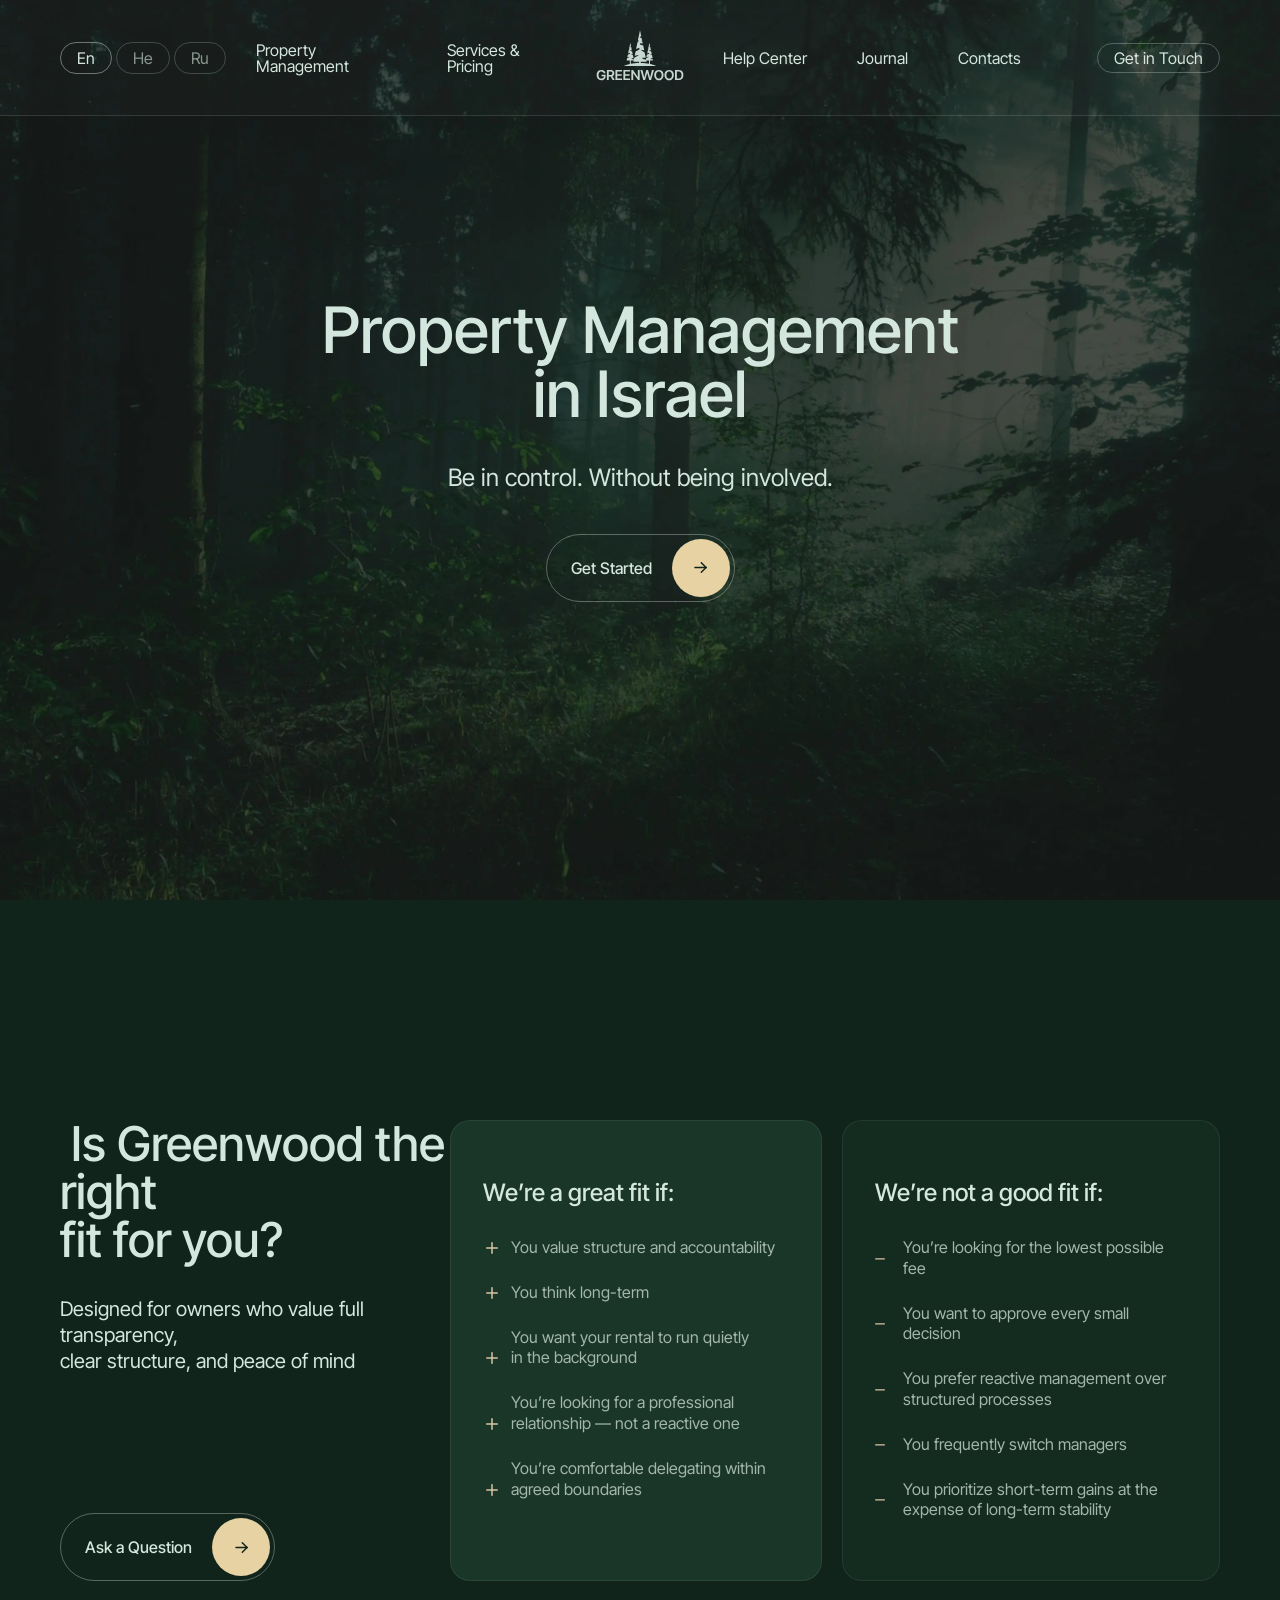
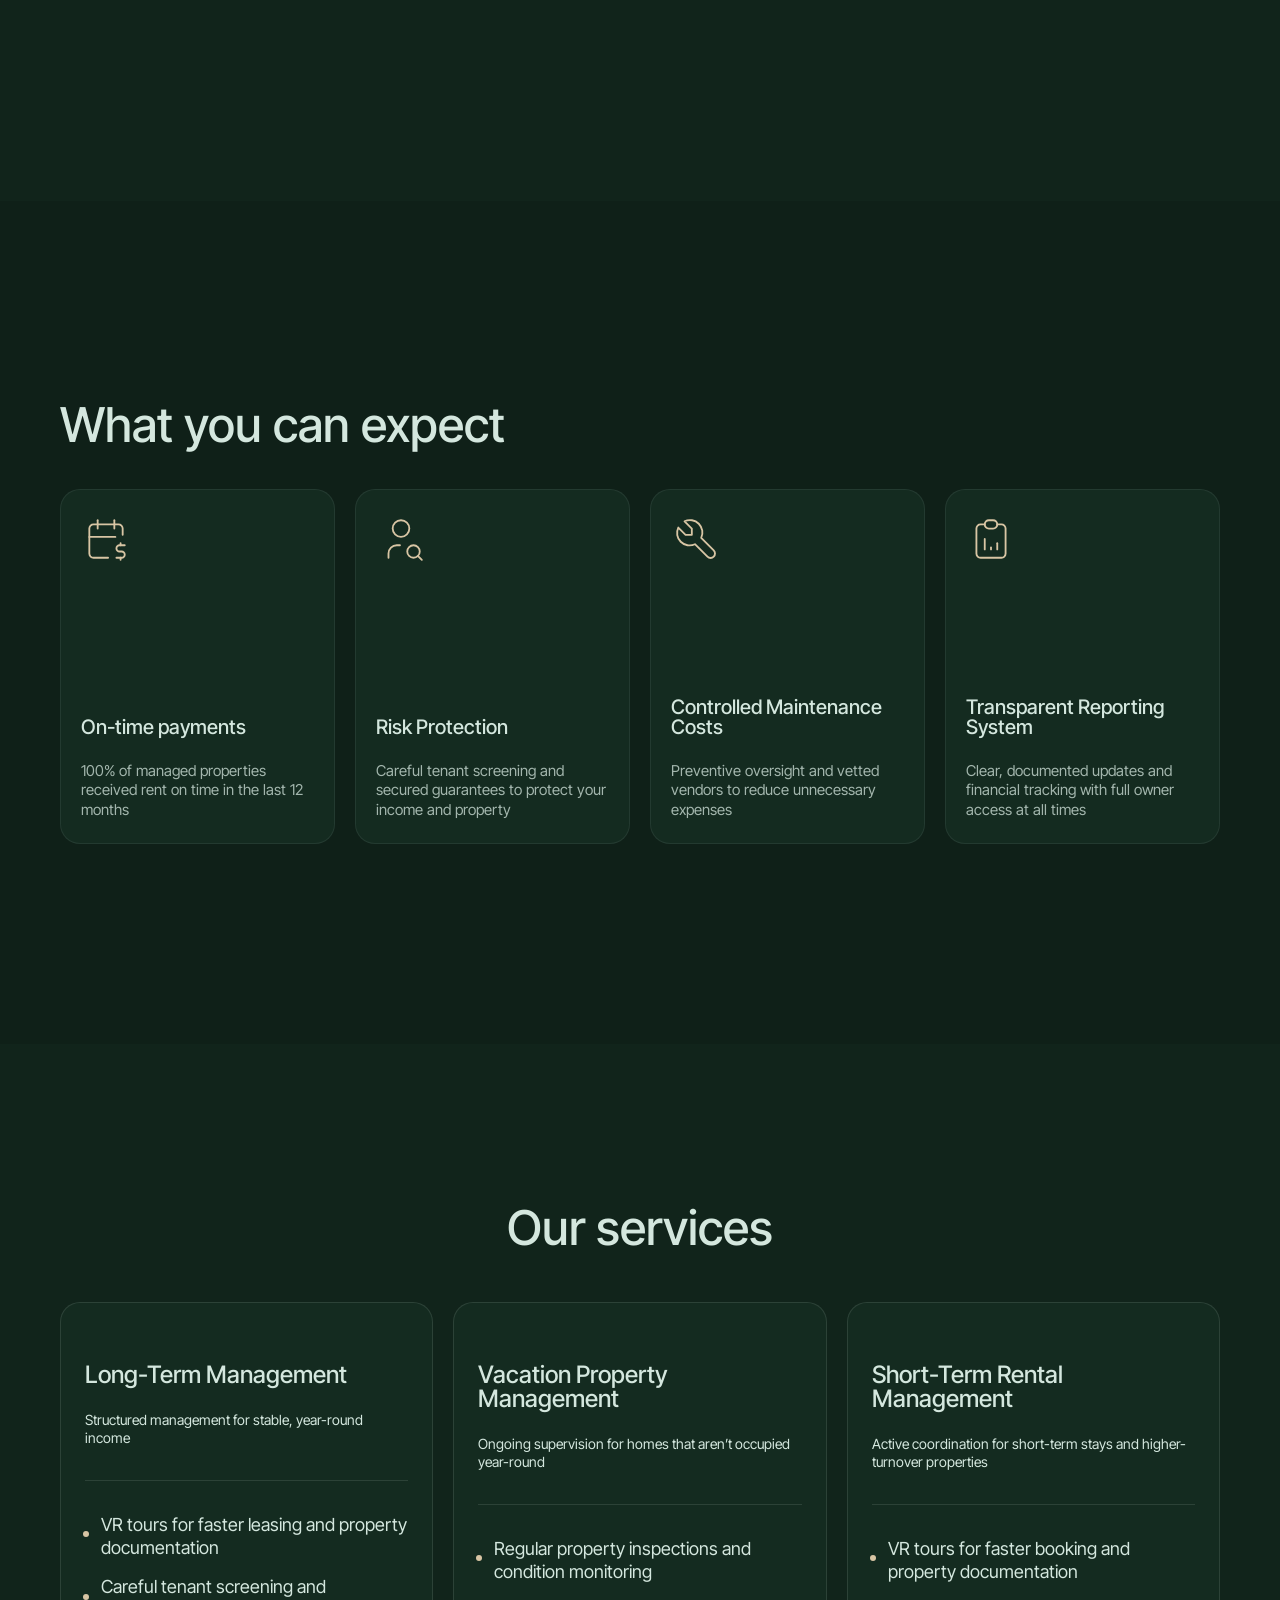
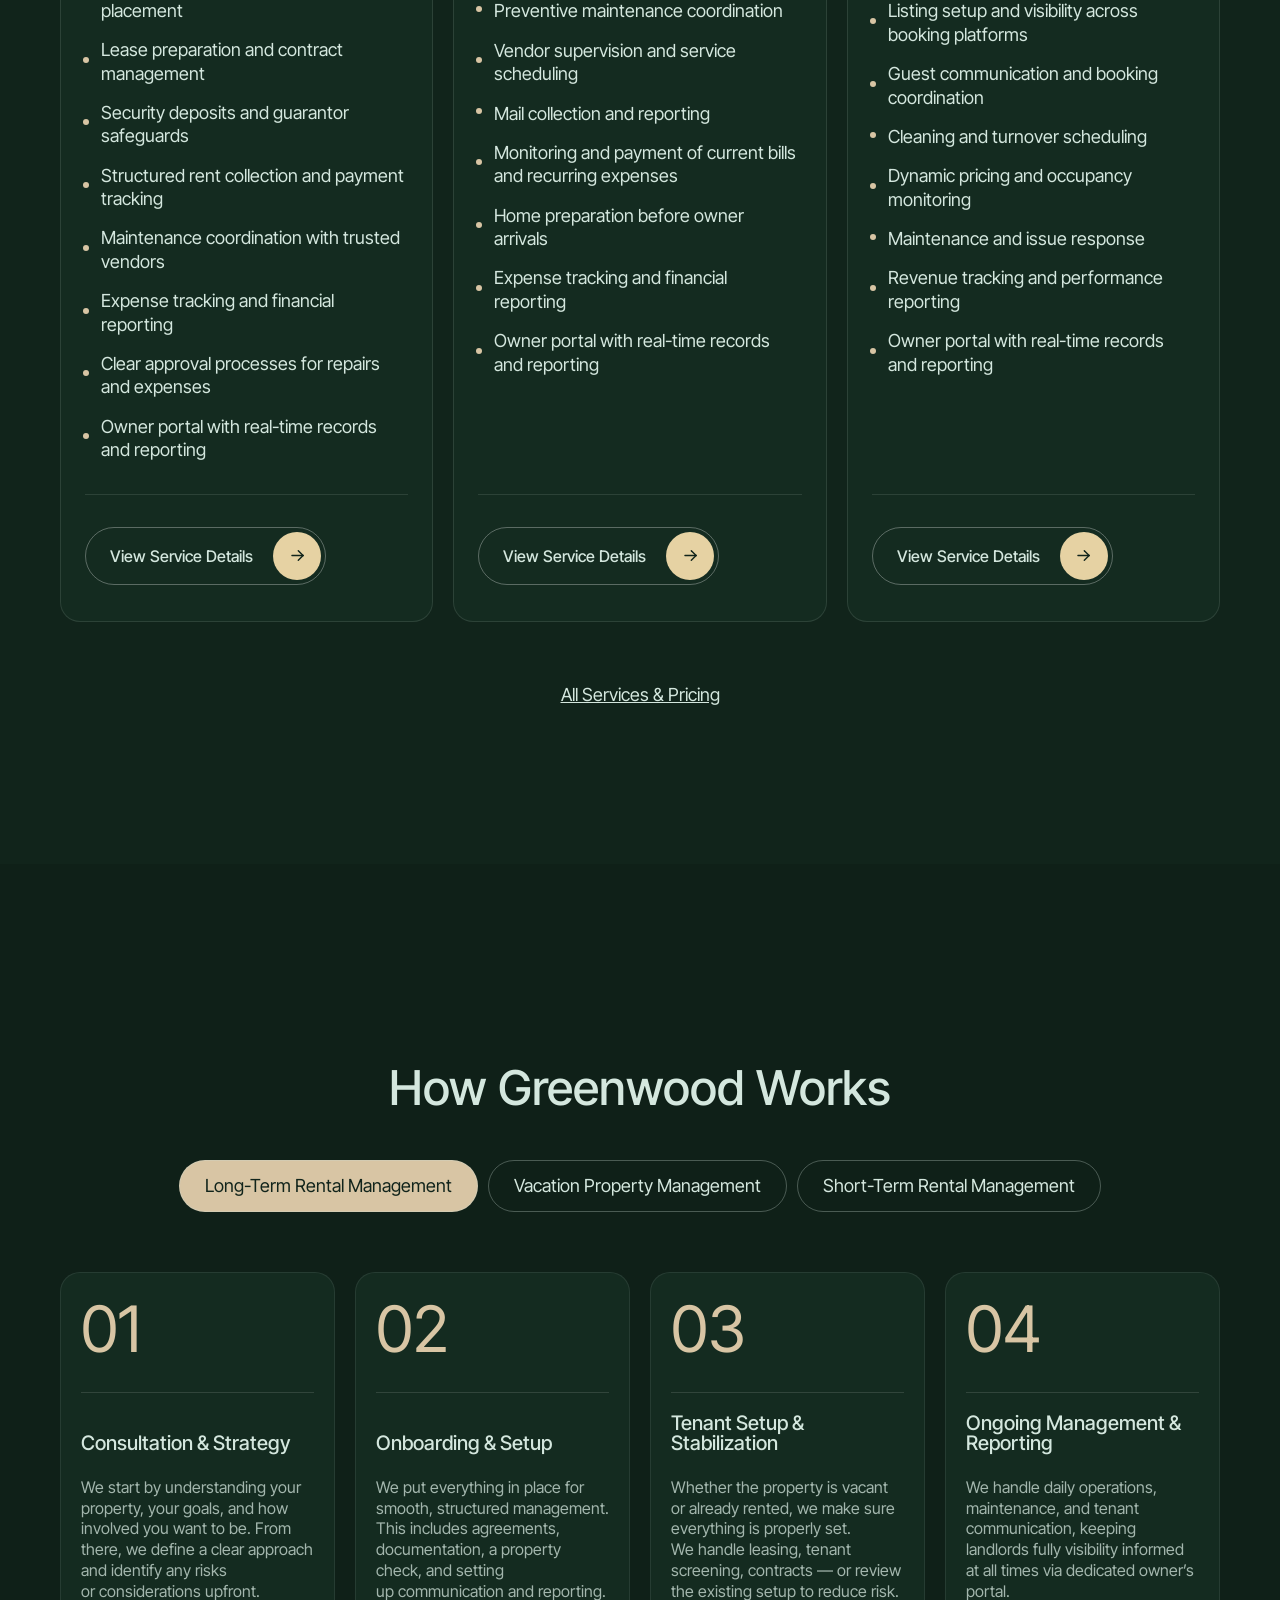
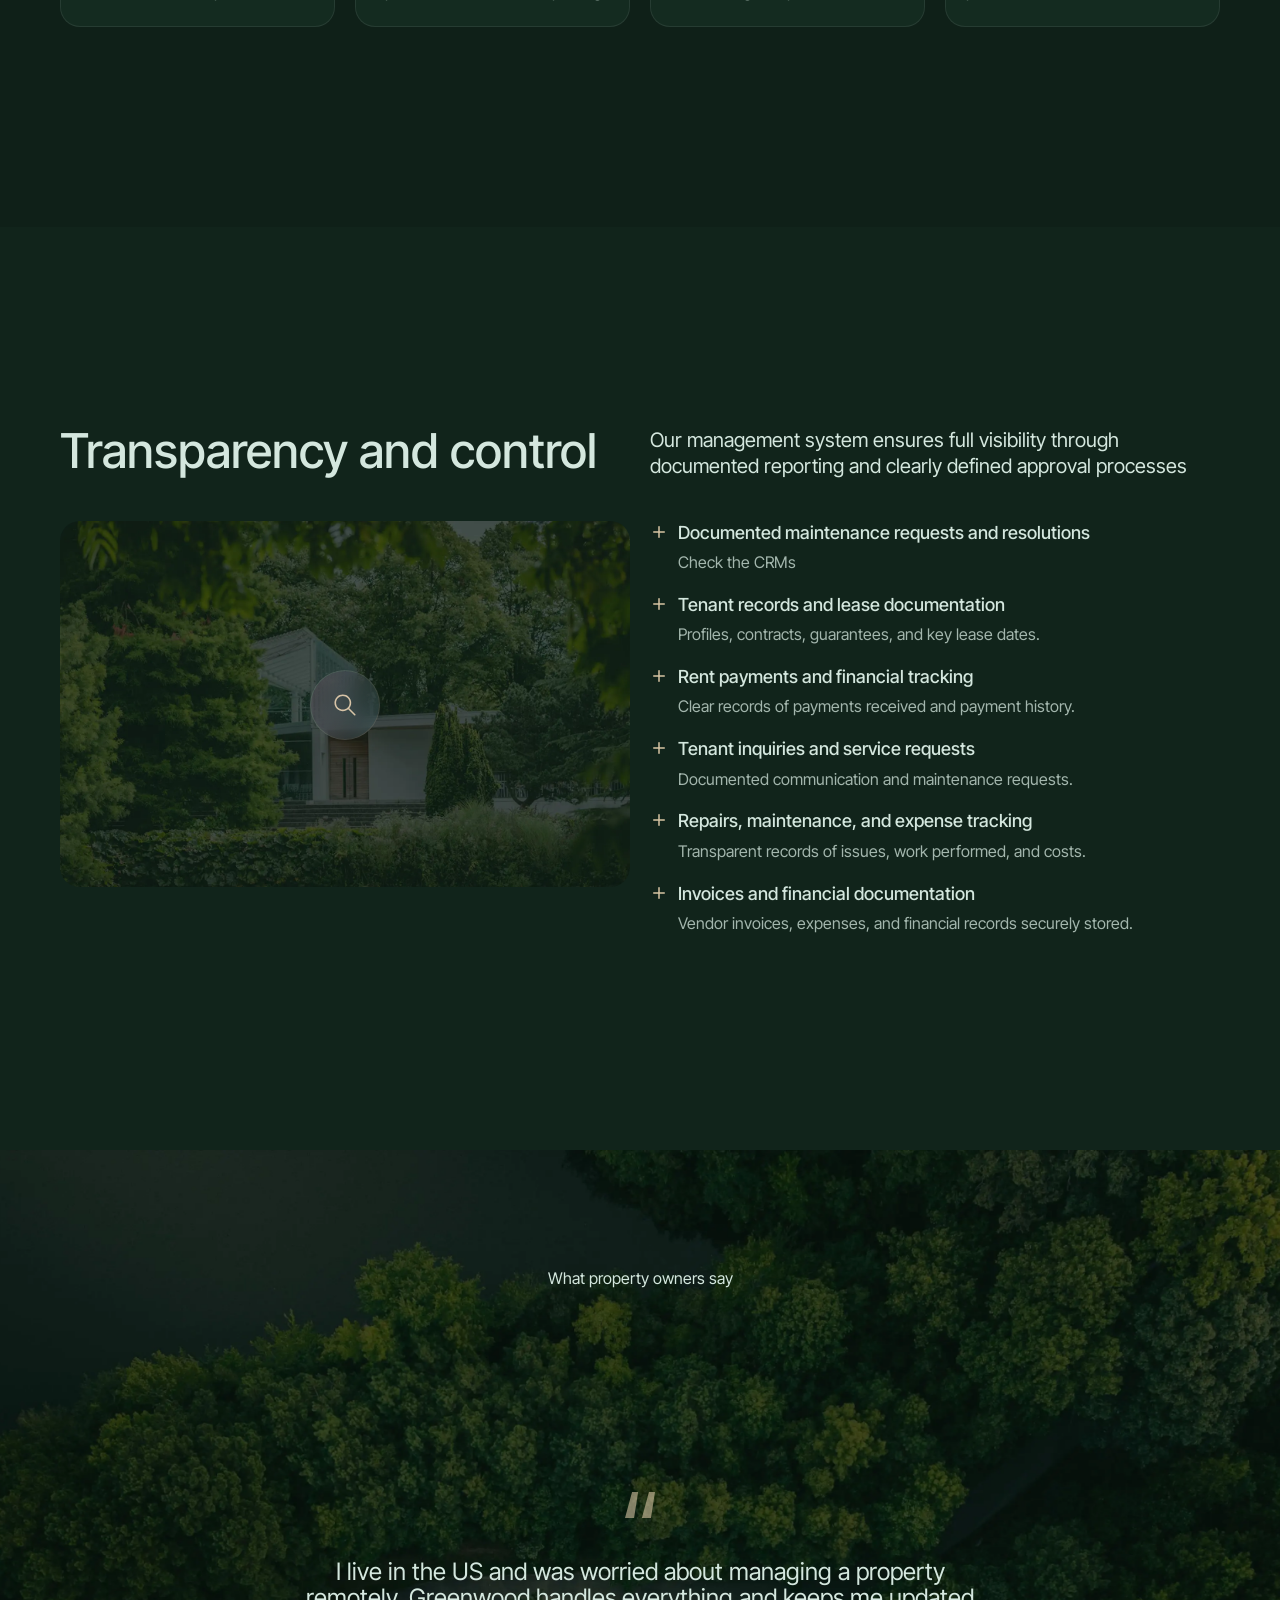
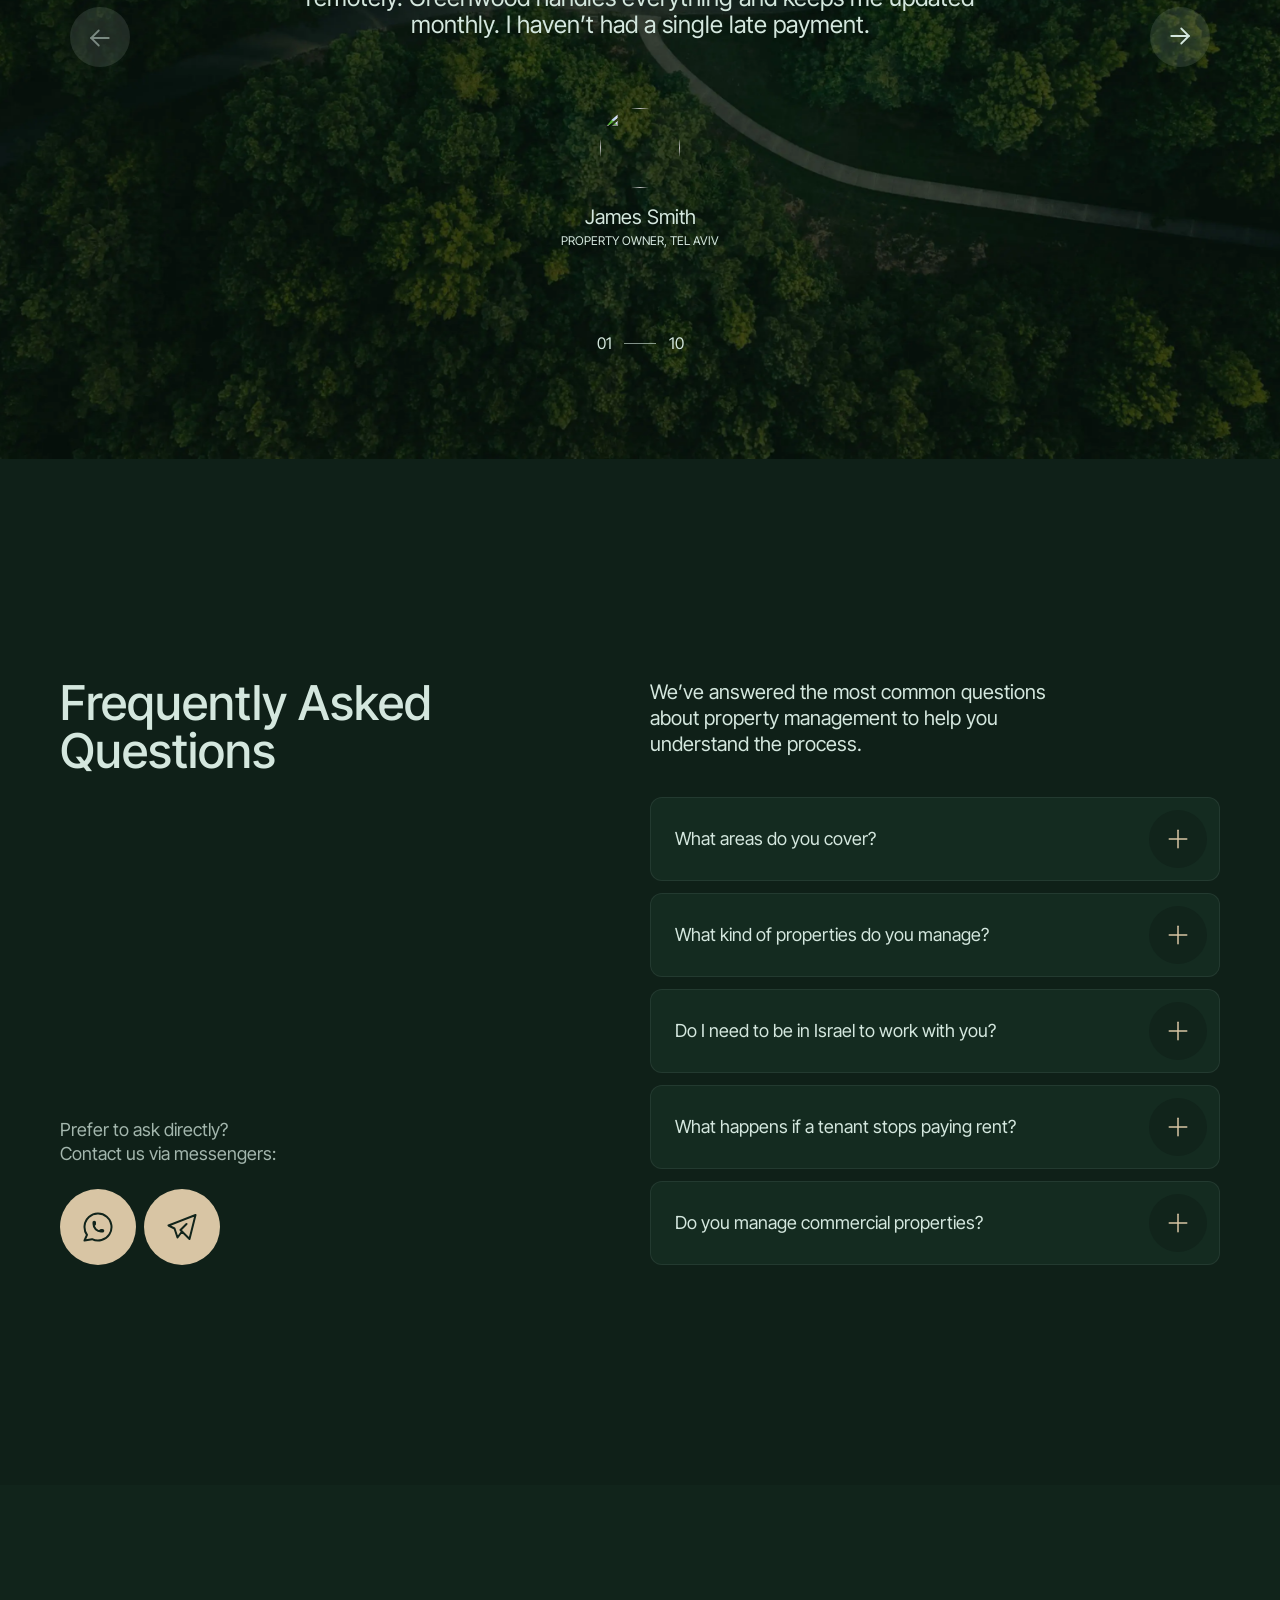
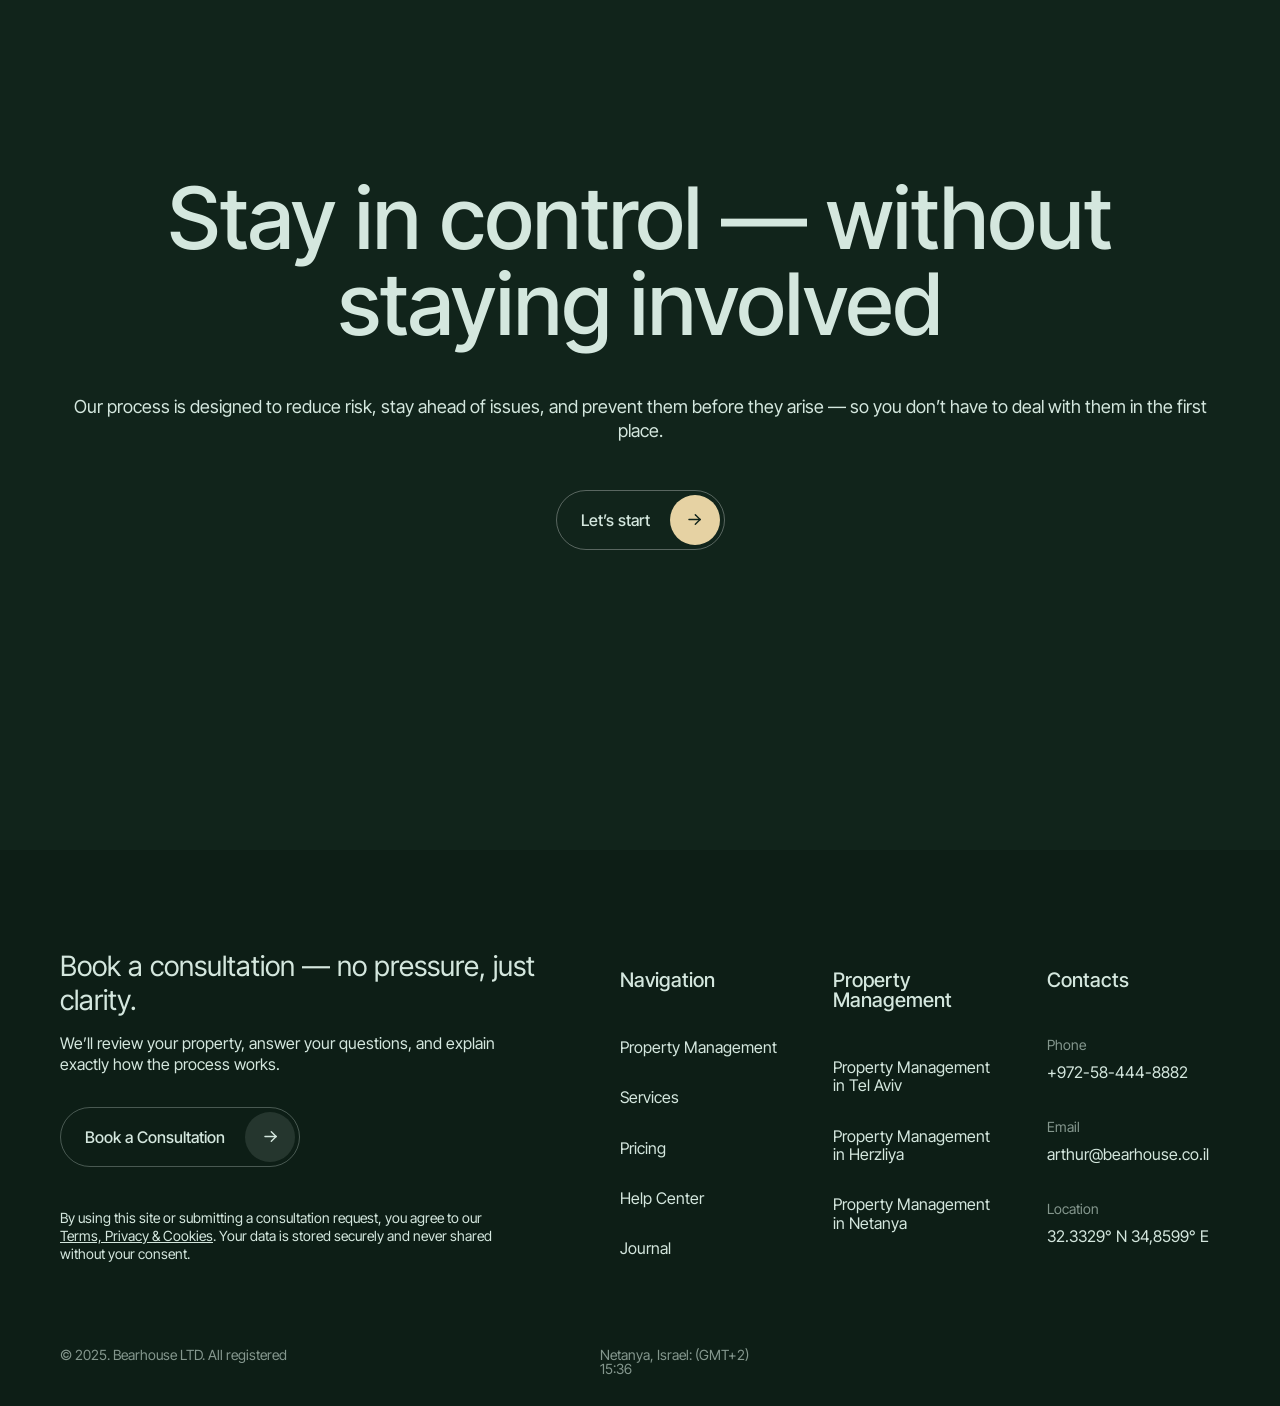
==== commit b98d061d: "Add files via upload" ====
--- a/index.html
+++ b/index.html
@@ -1 +1 @@
-<!doctype html><html lang="en" class="page"><head><meta charset="UTF-8"><meta name="viewport" content="width=device-width,initial-scale=1"><link rel="shortcut icon" href="favicon.ico" type="image/x-icon"><meta http-equiv="X-UA-Compatible" content="ie=edge"><meta name="theme-color" content="#111111"><title>Property Management in Israel — Greenwood</title><meta name="description" content="Professional property management services in Israel. Full-service solutions for long-term, short-term, and vacation rentals. Stay in control without being involved."><meta name="keywords" content="property management Israel, rental management Israel, vacation rental Israel, real estate management Israel, landlord services Israel"><meta name="author" content="Greenwood"><meta name="viewport" content="width=device-width,initial-scale=1"><meta property="og:title" content="Property Management in Israel | Greenwood"><meta property="og:description" content="Be in control. Without being involved. Full-service property management in Israel."><meta property="og:type" content="website"><link rel="canonical" href="https://kostiasav.github.io/greenwood/"><link rel="preconnect" href="https://fonts.googleapis.com"><link rel="preconnect" href="https://fonts.gstatic.com" crossorigin><link href="https://fonts.googleapis.com/css2?family=Inter+Tight:ital,wght@0,100..900;1,100..900&display=swap" rel="stylesheet"><link rel="stylesheet" href="css/vendor.css"><link rel="stylesheet" href="css/main.css"><script defer="defer" src="js/main.js"></script></head><body class="page__body"><div class="site-container"><header class="header"><div class="container"><div class="header__content"><div class="header-left"><div class="lang-switch"><button class="active">En</button> <button>He</button> <button>Ru</button></div><nav class="nav-left"><a href="#">Property Management</a> <a href="#">Services & Pricing</a></nav></div><a href="/" class="header-logo"><img loading="lazy" src="img/svg/logo.svg" class="Greenwood" width="101" height="60" alt="Green Wood"></a><div class="header-right"><nav class="nav-right"><a href="#">Help Center</a> <a href="#">Journal</a> <a href="#">Contacts</a></nav><a href="#" class="btn-outline">Get in Touch</a></div><nav class="header__mobile__nav" data-menu><ul class="header__mobile__nav__main"><li><a href="#">Property Management</a></li><li><a href="#">Services</a></li><li><a href="#">Pricing</a></li><li><a href="#">Help Center</a></li><li><a href="#">Journal</a></li><li><a href="#">Contacts</a></li></ul><ul class="header__mobile__nav__second"><li><a href="#">Property Management in Tel Aviv</a></li><li><a href="#">Property Management in Herzliya</a></li><li><a href="#">Property Management in Netanya</a></li></ul><div class="header__mobile__nav__contact"><a href="tel:972584448882" class="a-phone">+972-58-444-8882</a> <a href="mailto:arthur@bearhouse.co.il" class="a-mail">arthur@bearhouse.co.il</a><div class="socials"><a href="#" class="socials__item"><svg width="36" height="36" viewBox="0 0 36 36" fill="none" xmlns="http://www.w3.org/2000/svg"><g clip-path="url(#clip0_4432_2106)"><path d="M4.5 31.5001L6.975 25.8001C5.08149 23.1122 4.234 19.8256 4.59157 16.5572C4.94913 13.2888 6.48718 10.2633 8.91706 8.04836C11.3469 5.83343 14.5016 4.5814 17.7891 4.52722C21.0765 4.47305 24.2707 5.62047 26.7723 7.75413C29.2738 9.8878 30.9107 12.861 31.3758 16.1159C31.8408 19.3707 31.1021 22.6834 29.2982 25.4322C27.4942 28.1811 24.7492 30.1771 21.5781 31.0457C18.407 31.9144 15.0279 31.5959 12.075 30.1501L4.5 31.5001Z" stroke="#11241B" stroke-width="2" stroke-linecap="round" stroke-linejoin="round"></path><path d="M13.5 15C13.5 15.1989 13.579 15.3897 13.7197 15.5303C13.8603 15.671 14.0511 15.75 14.25 15.75C14.4489 15.75 14.6397 15.671 14.7803 15.5303C14.921 15.3897 15 15.1989 15 15V13.5C15 13.3011 14.921 13.1103 14.7803 12.9697C14.6397 12.829 14.4489 12.75 14.25 12.75C14.0511 12.75 13.8603 12.829 13.7197 12.9697C13.579 13.1103 13.5 13.3011 13.5 13.5V15ZM13.5 15C13.5 16.9891 14.2902 18.8968 15.6967 20.3033C17.1032 21.7098 19.0109 22.5 21 22.5M21 22.5H22.5C22.6989 22.5 22.8897 22.421 23.0303 22.2803C23.171 22.1397 23.25 21.9489 23.25 21.75C23.25 21.5511 23.171 21.3603 23.0303 21.2197C22.8897 21.079 22.6989 21 22.5 21H21C20.8011 21 20.6103 21.079 20.4697 21.2197C20.329 21.3603 20.25 21.5511 20.25 21.75C20.25 21.9489 20.329 22.1397 20.4697 22.2803C20.6103 22.421 20.8011 22.5 21 22.5Z" stroke="#11241B" stroke-width="2" stroke-linecap="round" stroke-linejoin="round"></path></g><defs><clipPath id="clip0_4432_2106"><rect width="36" height="36" fill="white"></rect></clipPath></defs></svg> </a><a href="#" class="socials__item"><svg width="36" height="36" viewBox="0 0 36 36" fill="none" xmlns="http://www.w3.org/2000/svg"><g clip-path="url(#clip0_4432_441)"><path d="M22.5 15L16.5 21L25.5 30L31.5 6L4.5 16.5L10.5 19.5L13.5 28.5L18 22.5" stroke="#11241B" stroke-width="2" stroke-linecap="round" stroke-linejoin="round"></path></g><defs><clipPath id="clip0_4432_441"><rect width="36" height="36" fill="white"></rect></clipPath></defs></svg></a></div></div></nav><div class="burger__wrapper"><button class="btn-reset burger" aria-label="Open Burger" aria-expanded="false" data-burger><span class="burger__line"></span></button></div></div></div></header><main class="main"><section class="hero"><div class="container"><div class="hero-content"><h1>Property Management in Israel</h1><p>Be in control. Without being involved.</p><a href="#" class="btn--standard"><span>Get Started</span><div class="icon"><img loading="lazy" src="img/svg/arrow-btn--standard.svg" class="btn--standard--icon" width="19" height="19" alt="Get Started"></div></a></div></div></section><section class="fit-section"><div class="container"><div class="fit__content"><div class="fit__left"><h2> Is Greenwood the right<br>fit for you?</h2><p>Designed for owners who value full transparency,<br>clear structure, and peace of mind</p><a href="#" class="btn--standard"><span>Ask a Question</span><div class="icon"><img loading="lazy" src="img/svg/arrow-btn--standard.svg" class="btn--standard--icon" width="19" height="19" alt="Ask a Question"></div></a></div><div class="fit__right"><div class="fit__item"><h3>We’re a great fit if:</h3><ul class="fit__item__list"><li>You value structure and accountability</li><li>You think long-term</li><li>You want your rental to run quietly in the background</li><li>You’re looking for a professional relationship — not a reactive one</li><li>You’re comfortable delegating within agreed boundaries</li></ul></div><div class="fit__item"><h3>We’re not a good fit if:</h3><ul class="fit__item__list"><li>You’re looking for the lowest possible fee</li><li>You want to approve every small decision</li><li>You prefer reactive management over structured processes</li><li>You frequently switch managers</li><li>You prioritize short-term gains at the expense of long-term stability</li></ul></div></div><a href="#" class="btn--standard mobile"><span>Ask a Question</span><div class="icon"><img loading="lazy" src="img/svg/arrow-btn--standard.svg" class="btn--standard--icon" width="19" height="19" alt="Ask a Question"></div></a></div></div></section><section class="benefits"><div class="container"><h2 class="section-title">What you can expect</h2><ul class="benefits__list"><li class="benefit"><img loading="lazy" src="img/svg/benefit-4.svg" class="image" width="60" height="60" alt="On-time payments"><h3 class="benefit-title">On-time payments</h3><p class="benefit-description">100% of managed properties received rent on time in the last 12 months</p></li><li class="benefit"><img loading="lazy" src="img/svg/benefit-3.svg" class="image" width="60" height="60" alt="On-time payments"><h3 class="benefit-title">Risk Protection</h3><p class="benefit-description">Careful tenant screening and secured guarantees to protect your income and property</p></li><li class="benefit"><img loading="lazy" src="img/svg/benefit-2.svg" class="image" width="60" height="60" alt="On-time payments"><h3 class="benefit-title">Controlled Maintenance Costs</h3><p class="benefit-description">Preventive oversight and vetted vendors to reduce unnecessary expenses</p></li><li class="benefit"><img loading="lazy" src="img/svg/benefit-1.svg" class="image" width="60" height="60" alt="On-time payments"><h3 class="benefit-title">Transparent Reporting System</h3><p class="benefit-description">Clear, documented updates and financial tracking with full owner access at all times</p></li></ul></div></section><section class="services"><div class="container"><h2 class="section-title center">Our services</h2><ul class="services__list"><li class="service"><h3 class="service-title">Long-Term Management</h3><p class="service-description">Structured management for stable, year-round income</p><ul class="service__list"><li>VR tours for faster leasing and property documentation</li><li>Careful tenant screening and placement</li><li>Lease preparation and contract management</li><li>Security deposits and guarantor safeguards</li><li>Structured rent collection and payment tracking</li><li>Maintenance coordination with trusted vendors</li><li>Expense tracking and financial reporting</li><li>Clear approval processes for repairs and expenses</li><li>Owner portal with real-time records and reporting</li></ul><div class="services_btn__wrapper"><a href="#" class="btn--standard"><span>View Service Details</span><div class="icon"><img loading="lazy" src="img/svg/arrow-btn--standard.svg" class="btn--standard--icon" width="19" height="19" alt="View Service Details"></div></a></div></li><li class="service"><h3 class="service-title">Vacation Property Management</h3><p class="service-description">Ongoing supervision for homes that aren’t occupied year-round</p><ul class="service__list"><li>Regular property inspections and condition monitoring</li><li>Preventive maintenance coordination</li><li>Vendor supervision and service scheduling</li><li>Mail collection and reporting</li><li>Monitoring and payment of current bills and recurring expenses</li><li>Home preparation before owner arrivals</li><li>Expense tracking and financial reporting</li><li>Owner portal with real-time records and reporting</li></ul><div class="services_btn__wrapper"><a href="#" class="btn--standard"><span>View Service Details</span><div class="icon"><img loading="lazy" src="img/svg/arrow-btn--standard.svg" class="btn--standard--icon" width="19" height="19" alt="View Service Details"></div></a></div></li><li class="service"><h3 class="service-title">Short-Term Rental Management</h3><p class="service-description">Active coordination for short-term stays and higher-turnover properties</p><ul class="service__list"><li>VR tours for faster booking and property documentation</li><li>Listing setup and visibility across booking platforms</li><li>Guest communication and booking coordination</li><li>Cleaning and turnover scheduling</li><li>Dynamic pricing and occupancy monitoring</li><li>Maintenance and issue response</li><li>Revenue tracking and performance reporting</li><li>Owner portal with real-time records and reporting</li></ul><div class="services_btn__wrapper"><a href="#" class="btn--standard"><span>View Service Details</span><div class="icon"><img loading="lazy" src="img/svg/arrow-btn--standard.svg" class="btn--standard--icon" width="19" height="19" alt="View Service Details"></div></a></div></li></ul><a href="#" class="services-link">All Services & Pricing</a></div></section><section class="process"><div class="container"><h2 class="section-title center">How Greenwood Works</h2><div class="process__tabs"><div class="tabs__switchers"><button class="tabs__switch active">Long-Term Rental Management</button> <button class="tabs__switch">Vacation Property Management</button> <button class="tabs__switch">Short-Term Rental Management</button></div><div class="tabs__panels"><div class="tabs__panel active"><div class="tab__item"><h4>01</h4><h3>Consultation & Strategy</h3><p>We start by understanding your property, your goals, and how involved you want to be. From there, we define a clear approach and identify any risks or considerations upfront.</p></div><div class="tab__item"><h4>02</h4><h3>Onboarding & Setup</h3><p>We put everything in place for smooth, structured management. This includes agreements, documentation, a property check, and setting up communication and reporting.</p></div><div class="tab__item"><h4>03</h4><h3>Tenant Setup & Stabilization</h3><p>Whether the property is vacant or already rented, we make sure everything is properly set. We handle leasing, tenant screening, contracts — or review the existing setup to reduce risk.</p></div><div class="tab__item"><h4>04</h4><h3>Ongoing Management & Reporting</h3><p>We handle daily operations, maintenance, and tenant communication, keeping landlords fully visibility informed at all times via dedicated owner’s portal.</p></div></div><div class="tabs__panel"><div class="tab__item"><h4>05</h4><h3>Consultation & Strategy</h3><p>We start by understanding your property, your goals, and how involved you want to be. From there, we define a clear approach and identify any risks or considerations upfront.</p></div><div class="tab__item"><h4>06</h4><h3>Onboarding & Setup</h3><p>We put everything in place for smooth, structured management. This includes agreements, documentation, a property check, and setting up communication and reporting.</p></div><div class="tab__item"><h4>07</h4><h3>Tenant Setup & Stabilization</h3><p>Whether the property is vacant or already rented, we make sure everything is properly set. We handle leasing, tenant screening, contracts — or review the existing setup to reduce risk.</p></div><div class="tab__item"><h4>08</h4><h3>Ongoing Management & Reporting</h3><p>We handle daily operations, maintenance, and tenant communication, keeping landlords fully visibility informed at all times via dedicated owner’s portal.</p></div></div><div class="tabs__panel"><div class="tab__item"><h4>09</h4><h3>Consultation & Strategy</h3><p>We start by understanding your property, your goals, and how involved you want to be. From there, we define a clear approach and identify any risks or considerations upfront.</p></div><div class="tab__item"><h4>10</h4><h3>Onboarding & Setup</h3><p>We put everything in place for smooth, structured management. This includes agreements, documentation, a property check, and setting up communication and reporting.</p></div><div class="tab__item"><h4>11</h4><h3>Tenant Setup & Stabilization</h3><p>Whether the property is vacant or already rented, we make sure everything is properly set. We handle leasing, tenant screening, contracts — or review the existing setup to reduce risk.</p></div><div class="tab__item"><h4>12</h4><h3>Ongoing Management & Reporting</h3><p>We handle daily operations, maintenance, and tenant communication, keeping landlords fully visibility informed at all times via dedicated owner’s portal.</p></div></div></div></div></div></section><section class="transparency"><div class="container"><div class="transparency__content"><div class="transparency__left"><h2 class="section-title">Transparency and control</h2><h3 class="transparency__right-title mobile">Our management system ensures full visibility through documented reporting and clearly defined approval processes</h3><div class="transparency__image"><img src="img/transparency-image.webp" alt="Transparency and control"> <button class="zoom-button"><svg viewBox="0 0 26 26" xmlns="http://www.w3.org/2000/svg" xmlns:xlink="http://www.w3.org/1999/xlink" width="26.000000" height="26.000000" fill="none"><rect id="Frame" width="26.000000" height="26.000000" x="0.000000" y="0.000000" fill="rgb(255,255,255)" fill-opacity="0"/><path id="Vector" d="M0 0L26 0L26 26L0 26L0 0Z" fill-rule="nonzero"/><path id="Vector" d="M3.82725 13.7353C4.20835 14.6554 4.76693 15.4914 5.47111 16.1956C6.17528 16.8997 7.01127 17.4583 7.93132 17.8394C8.85137 18.2205 9.83748 18.4167 10.8333 18.4167C11.8292 18.4167 12.8153 18.2205 13.7353 17.8394C14.6554 17.4583 15.4914 16.8997 16.1956 16.1956C16.8997 15.4914 17.4583 14.6554 17.8394 13.7353C18.2205 12.8153 18.4167 11.8292 18.4167 10.8333C18.4167 9.83748 18.2205 8.85137 17.8394 7.93132C17.4583 7.01127 16.8997 6.17528 16.1956 5.47111C15.4914 4.76693 14.6554 4.20834 13.7353 3.82725C12.8153 3.44615 11.8292 3.25 10.8333 3.25C9.83748 3.25 8.85137 3.44615 7.93132 3.82725C7.01127 4.20834 6.17528 4.76693 5.47111 5.47111C4.76693 6.17528 4.20835 7.01127 3.82725 7.93132C3.44615 8.85137 3.25 9.83748 3.25 10.8333C3.25 11.8292 3.44615 12.8153 3.82725 13.7353Z" fill-rule="nonzero" stroke="rgb(216,197,164)" stroke-linecap="round" stroke-linejoin="round" stroke-width="1.600000"/><path id="Vector" d="M22.75 22.75L16.25 16.25" fill-rule="nonzero" stroke="rgb(216,197,164)" stroke-linecap="round" stroke-linejoin="round" stroke-width="1.600000"/></svg></button></div></div><div class="transparency__right"><h3 class="transparency__right-title">Our management system ensures full visibility through documented reporting and clearly defined approval processes</h3><ul class="transparency__list"><li class="transparency__item"><h3>Documented maintenance requests and resolutions</h3><p>Check the CRMs</p></li><li class="transparency__item"><h3>Tenant records and lease documentation</h3><p>Profiles, contracts, guarantees, and key lease dates.</p></li><li class="transparency__item"><h3>Rent payments and financial tracking</h3><p>Clear records of payments received and payment history.</p></li><li class="transparency__item"><h3>Tenant inquiries and service requests</h3><p>Documented communication and maintenance requests.</p></li><li class="transparency__item"><h3>Repairs, maintenance, and expense tracking</h3><p>Transparent records of issues, work performed, and costs.</p></li><li class="transparency__item"><h3>Invoices and financial documentation</h3><p>Vendor invoices, expenses, and financial records securely stored.</p></li></ul></div></div></div><div class="image-modal" id="imageModal"><div class="image-modal__overlay"></div><div class="image-modal__content"><img src="" alt="" id="modalImage"></div></div></section><section class="testimonials"><div class="container"><div class="testimonials__content"><h2 class="testimonials-title">What property owners say</h2><div class="testimonials__swiper swiper" id="testimonials-swiper"><div class="swiper-wrapper"><div class="swiper-slide"><div class="testimonial"><div class="testimonial__quote"><svg viewBox="0 0 30 26" xmlns="http://www.w3.org/2000/svg" xmlns:xlink="http://www.w3.org/1999/xlink" width="30.000000" height="26.000000" fill="none" customFrame="#000000"><path id="“" d="M0 26L7.06422 0L13.1193 0L9.08257 26L0 26ZM16.8807 26L23.945 0L30 0L25.9633 26L16.8807 26Z" fill="rgb(216,197,164)" fill-rule="nonzero"/></svg></div><p class="testimonial__text">I live in the US and was worried about managing a property remotely. Greenwood handles everything and keeps me updated monthly. I haven’t had a single late payment.</p><div class="testimonial__author"><img src="https://i.pravatar.cc/80?img=1" alt=""><h4>James Smith</h4><span>PROPERTY OWNER, TEL AVIV</span></div></div></div><div class="swiper-slide"><div class="testimonial"><div class="testimonial__quote"><svg viewBox="0 0 30 26" xmlns="http://www.w3.org/2000/svg" xmlns:xlink="http://www.w3.org/1999/xlink" width="30.000000" height="26.000000" fill="none" customFrame="#000000"><path id="“" d="M0 26L7.06422 0L13.1193 0L9.08257 26L0 26ZM16.8807 26L23.945 0L30 0L25.9633 26L16.8807 26Z" fill="rgb(216,197,164)" fill-rule="nonzero"/></svg></div><p class="testimonial__text">Amazing service and full transparency. I finally feel safe investing remotely.</p><div class="testimonial__author"><img src="https://i.pravatar.cc/80?img=2" alt=""><h4>Michael Brown</h4><span>INVESTOR</span></div></div></div><div class="swiper-slide"><div class="testimonial"><div class="testimonial__quote"><svg viewBox="0 0 30 26" xmlns="http://www.w3.org/2000/svg" xmlns:xlink="http://www.w3.org/1999/xlink" width="30.000000" height="26.000000" fill="none" customFrame="#000000"><path id="“" d="M0 26L7.06422 0L13.1193 0L9.08257 26L0 26ZM16.8807 26L23.945 0L30 0L25.9633 26L16.8807 26Z" fill="rgb(216,197,164)" fill-rule="nonzero"/></svg></div><p class="testimonial__text">I live in the US and was worried about managing a property remotely. Greenwood handles everything and keeps me updated monthly. I haven’t had a single late payment.</p><div class="testimonial__author"><img src="https://i.pravatar.cc/80?img=1" alt=""><h4>James Smith</h4><span>PROPERTY OWNER, TEL AVIV</span></div></div></div><div class="swiper-slide"><div class="testimonial"><div class="testimonial__quote"><svg viewBox="0 0 30 26" xmlns="http://www.w3.org/2000/svg" xmlns:xlink="http://www.w3.org/1999/xlink" width="30.000000" height="26.000000" fill="none" customFrame="#000000"><path id="“" d="M0 26L7.06422 0L13.1193 0L9.08257 26L0 26ZM16.8807 26L23.945 0L30 0L25.9633 26L16.8807 26Z" fill="rgb(216,197,164)" fill-rule="nonzero"/></svg></div><p class="testimonial__text">Amazing service and full transparency. I finally feel safe investing remotely.</p><div class="testimonial__author"><img src="https://i.pravatar.cc/80?img=2" alt=""><h4>Michael Brown</h4><span>INVESTOR</span></div></div></div><div class="swiper-slide"><div class="testimonial"><div class="testimonial__quote"><svg viewBox="0 0 30 26" xmlns="http://www.w3.org/2000/svg" xmlns:xlink="http://www.w3.org/1999/xlink" width="30.000000" height="26.000000" fill="none" customFrame="#000000"><path id="“" d="M0 26L7.06422 0L13.1193 0L9.08257 26L0 26ZM16.8807 26L23.945 0L30 0L25.9633 26L16.8807 26Z" fill="rgb(216,197,164)" fill-rule="nonzero"/></svg></div><p class="testimonial__text">I live in the US and was worried about managing a property remotely. Greenwood handles everything and keeps me updated monthly. I haven’t had a single late payment.</p><div class="testimonial__author"><img src="https://i.pravatar.cc/80?img=1" alt=""><h4>James Smith</h4><span>PROPERTY OWNER, TEL AVIV</span></div></div></div><div class="swiper-slide"><div class="testimonial"><div class="testimonial__quote"><svg viewBox="0 0 30 26" xmlns="http://www.w3.org/2000/svg" xmlns:xlink="http://www.w3.org/1999/xlink" width="30.000000" height="26.000000" fill="none" customFrame="#000000"><path id="“" d="M0 26L7.06422 0L13.1193 0L9.08257 26L0 26ZM16.8807 26L23.945 0L30 0L25.9633 26L16.8807 26Z" fill="rgb(216,197,164)" fill-rule="nonzero"/></svg></div><p class="testimonial__text">Amazing service and full transparency. I finally feel safe investing remotely.</p><div class="testimonial__author"><img src="https://i.pravatar.cc/80?img=2" alt=""><h4>Michael Brown</h4><span>INVESTOR</span></div></div></div><div class="swiper-slide"><div class="testimonial"><div class="testimonial__quote"><svg viewBox="0 0 30 26" xmlns="http://www.w3.org/2000/svg" xmlns:xlink="http://www.w3.org/1999/xlink" width="30.000000" height="26.000000" fill="none" customFrame="#000000"><path id="“" d="M0 26L7.06422 0L13.1193 0L9.08257 26L0 26ZM16.8807 26L23.945 0L30 0L25.9633 26L16.8807 26Z" fill="rgb(216,197,164)" fill-rule="nonzero"/></svg></div><p class="testimonial__text">I live in the US and was worried about managing a property remotely. Greenwood handles everything and keeps me updated monthly. I haven’t had a single late payment.</p><div class="testimonial__author"><img src="https://i.pravatar.cc/80?img=1" alt=""><h4>James Smith</h4><span>PROPERTY OWNER, TEL AVIV</span></div></div></div><div class="swiper-slide"><div class="testimonial"><div class="testimonial__quote"><svg viewBox="0 0 30 26" xmlns="http://www.w3.org/2000/svg" xmlns:xlink="http://www.w3.org/1999/xlink" width="30.000000" height="26.000000" fill="none" customFrame="#000000"><path id="“" d="M0 26L7.06422 0L13.1193 0L9.08257 26L0 26ZM16.8807 26L23.945 0L30 0L25.9633 26L16.8807 26Z" fill="rgb(216,197,164)" fill-rule="nonzero"/></svg></div><p class="testimonial__text">Amazing service and full transparency. I finally feel safe investing remotely.</p><div class="testimonial__author"><img src="https://i.pravatar.cc/80?img=2" alt=""><h4>Michael Brown</h4><span>INVESTOR</span></div></div></div><div class="swiper-slide"><div class="testimonial"><div class="testimonial__quote"><svg viewBox="0 0 30 26" xmlns="http://www.w3.org/2000/svg" xmlns:xlink="http://www.w3.org/1999/xlink" width="30.000000" height="26.000000" fill="none" customFrame="#000000"><path id="“" d="M0 26L7.06422 0L13.1193 0L9.08257 26L0 26ZM16.8807 26L23.945 0L30 0L25.9633 26L16.8807 26Z" fill="rgb(216,197,164)" fill-rule="nonzero"/></svg></div><p class="testimonial__text">I live in the US and was worried about managing a property remotely. Greenwood handles everything and keeps me updated monthly. I haven’t had a single late payment.</p><div class="testimonial__author"><img src="https://i.pravatar.cc/80?img=1" alt=""><h4>James Smith</h4><span>PROPERTY OWNER, TEL AVIV</span></div></div></div><div class="swiper-slide"><div class="testimonial"><div class="testimonial__quote"><svg viewBox="0 0 30 26" xmlns="http://www.w3.org/2000/svg" xmlns:xlink="http://www.w3.org/1999/xlink" width="30.000000" height="26.000000" fill="none" customFrame="#000000"><path id="“" d="M0 26L7.06422 0L13.1193 0L9.08257 26L0 26ZM16.8807 26L23.945 0L30 0L25.9633 26L16.8807 26Z" fill="rgb(216,197,164)" fill-rule="nonzero"/></svg></div><p class="testimonial__text">Amazing service and full transparency. I finally feel safe investing remotely.</p><div class="testimonial__author"><img src="https://i.pravatar.cc/80?img=2" alt=""><h4>Michael Brown</h4><span>INVESTOR</span></div></div></div></div><div class="swiper__btns"><div class="swiper-button-prev"></div><div class="swiper-button-next"></div></div><div class="swiper-pagination"></div></div></div></div></section><section class="faq"><div class="container"><div class="faq__content"><div class="faq__left"><h2 class="section-title">Frequently Asked Questions</h2><p class="faq-subtitle">Prefer to ask directly?<br>Contact us via messengers:</p><div class="socials"><a href="#" class="socials__item"><svg width="36" height="36" viewBox="0 0 36 36" fill="none" xmlns="http://www.w3.org/2000/svg"><g clip-path="url(#clip0_4432_2106)"><path d="M4.5 31.5001L6.975 25.8001C5.08149 23.1122 4.234 19.8256 4.59157 16.5572C4.94913 13.2888 6.48718 10.2633 8.91706 8.04836C11.3469 5.83343 14.5016 4.5814 17.7891 4.52722C21.0765 4.47305 24.2707 5.62047 26.7723 7.75413C29.2738 9.8878 30.9107 12.861 31.3758 16.1159C31.8408 19.3707 31.1021 22.6834 29.2982 25.4322C27.4942 28.1811 24.7492 30.1771 21.5781 31.0457C18.407 31.9144 15.0279 31.5959 12.075 30.1501L4.5 31.5001Z" stroke="#11241B" stroke-width="2" stroke-linecap="round" stroke-linejoin="round"/><path d="M13.5 15C13.5 15.1989 13.579 15.3897 13.7197 15.5303C13.8603 15.671 14.0511 15.75 14.25 15.75C14.4489 15.75 14.6397 15.671 14.7803 15.5303C14.921 15.3897 15 15.1989 15 15V13.5C15 13.3011 14.921 13.1103 14.7803 12.9697C14.6397 12.829 14.4489 12.75 14.25 12.75C14.0511 12.75 13.8603 12.829 13.7197 12.9697C13.579 13.1103 13.5 13.3011 13.5 13.5V15ZM13.5 15C13.5 16.9891 14.2902 18.8968 15.6967 20.3033C17.1032 21.7098 19.0109 22.5 21 22.5M21 22.5H22.5C22.6989 22.5 22.8897 22.421 23.0303 22.2803C23.171 22.1397 23.25 21.9489 23.25 21.75C23.25 21.5511 23.171 21.3603 23.0303 21.2197C22.8897 21.079 22.6989 21 22.5 21H21C20.8011 21 20.6103 21.079 20.4697 21.2197C20.329 21.3603 20.25 21.5511 20.25 21.75C20.25 21.9489 20.329 22.1397 20.4697 22.2803C20.6103 22.421 20.8011 22.5 21 22.5Z" stroke="#11241B" stroke-width="2" stroke-linecap="round" stroke-linejoin="round"/></g><defs><clipPath id="clip0_4432_2106"><rect width="36" height="36" fill="white"/></clipPath></defs></svg> </a><a href="#" class="socials__item"><svg width="36" height="36" viewBox="0 0 36 36" fill="none" xmlns="http://www.w3.org/2000/svg"><g clip-path="url(#clip0_4432_441)"><path d="M22.5 15L16.5 21L25.5 30L31.5 6L4.5 16.5L10.5 19.5L13.5 28.5L18 22.5" stroke="#11241B" stroke-width="2" stroke-linecap="round" stroke-linejoin="round"/></g><defs><clipPath id="clip0_4432_441"><rect width="36" height="36" fill="white"/></clipPath></defs></svg></a></div></div><div class="faq__right"><h3 class="faq__right-title">We’ve answered the most common questions about property management to help you understand the process.</h3><ul class="faq__list"><li class="faq__item"><div class="faq__head"><h4>What areas do you cover?</h4><div class="faq__icon"><img src="img/svg/faq-icon.svg" alt="What areas do you cover?" srcset="img/svg/faq-icon.svg"></div></div><div class="faq__body"><p>Every plan specifies exactly which services are covered. Scope changes require written agreement — no informal extensions.</p></div></li><li class="faq__item"><div class="faq__head"><h4>What kind of properties do you manage?</h4><div class="faq__icon"><img src="img/svg/faq-icon.svg" alt="What kind of properties do you manage?" srcset="img/svg/faq-icon.svg"></div></div><div class="faq__body"><p>Every plan specifies exactly which services are covered. Scope changes require written agreement — no informal extensions.</p></div></li><li class="faq__item"><div class="faq__head"><h4>Do I need to be in Israel to work with you?</h4><div class="faq__icon"><img src="img/svg/faq-icon.svg" alt="Do I need to be in Israel to work with you?" srcset="img/svg/faq-icon.svg"></div></div><div class="faq__body"><p>Every plan specifies exactly which services are covered. Scope changes require written agreement — no informal extensions.</p></div></li><li class="faq__item"><div class="faq__head"><h4>What happens if a tenant stops paying rent?</h4><div class="faq__icon"><img src="img/svg/faq-icon.svg" alt="What happens if a tenant stops paying rent?" srcset="img/svg/faq-icon.svg"></div></div><div class="faq__body"><p>Every plan specifies exactly which services are covered. Scope changes require written agreement — no informal extensions.</p></div></li><li class="faq__item"><div class="faq__head"><h4>Do you manage commercial properties?</h4><div class="faq__icon"><img src="img/svg/faq-icon.svg" alt="Do you manage commercial properties?" srcset="img/svg/faq-icon.svg"></div></div><div class="faq__body"><p>Every plan specifies exactly which services are covered. Scope changes require written agreement — no informal extensions.</p></div></li></ul><p class="faq-subtitle">Prefer to ask directly?<br>Contact us via messengers:</p><div class="socials"><a href="#" class="socials__item"><svg width="36" height="36" viewBox="0 0 36 36" fill="none" xmlns="http://www.w3.org/2000/svg"><g clip-path="url(#clip0_4432_2106)"><path d="M4.5 31.5001L6.975 25.8001C5.08149 23.1122 4.234 19.8256 4.59157 16.5572C4.94913 13.2888 6.48718 10.2633 8.91706 8.04836C11.3469 5.83343 14.5016 4.5814 17.7891 4.52722C21.0765 4.47305 24.2707 5.62047 26.7723 7.75413C29.2738 9.8878 30.9107 12.861 31.3758 16.1159C31.8408 19.3707 31.1021 22.6834 29.2982 25.4322C27.4942 28.1811 24.7492 30.1771 21.5781 31.0457C18.407 31.9144 15.0279 31.5959 12.075 30.1501L4.5 31.5001Z" stroke="#11241B" stroke-width="2" stroke-linecap="round" stroke-linejoin="round"></path><path d="M13.5 15C13.5 15.1989 13.579 15.3897 13.7197 15.5303C13.8603 15.671 14.0511 15.75 14.25 15.75C14.4489 15.75 14.6397 15.671 14.7803 15.5303C14.921 15.3897 15 15.1989 15 15V13.5C15 13.3011 14.921 13.1103 14.7803 12.9697C14.6397 12.829 14.4489 12.75 14.25 12.75C14.0511 12.75 13.8603 12.829 13.7197 12.9697C13.579 13.1103 13.5 13.3011 13.5 13.5V15ZM13.5 15C13.5 16.9891 14.2902 18.8968 15.6967 20.3033C17.1032 21.7098 19.0109 22.5 21 22.5M21 22.5H22.5C22.6989 22.5 22.8897 22.421 23.0303 22.2803C23.171 22.1397 23.25 21.9489 23.25 21.75C23.25 21.5511 23.171 21.3603 23.0303 21.2197C22.8897 21.079 22.6989 21 22.5 21H21C20.8011 21 20.6103 21.079 20.4697 21.2197C20.329 21.3603 20.25 21.5511 20.25 21.75C20.25 21.9489 20.329 22.1397 20.4697 22.2803C20.6103 22.421 20.8011 22.5 21 22.5Z" stroke="#11241B" stroke-width="2" stroke-linecap="round" stroke-linejoin="round"></path></g><defs><clipPath id="clip0_4432_2106"><rect width="36" height="36" fill="white"></rect></clipPath></defs></svg> </a><a href="#" class="socials__item"><svg width="36" height="36" viewBox="0 0 36 36" fill="none" xmlns="http://www.w3.org/2000/svg"><g clip-path="url(#clip0_4432_441)"><path d="M22.5 15L16.5 21L25.5 30L31.5 6L4.5 16.5L10.5 19.5L13.5 28.5L18 22.5" stroke="#11241B" stroke-width="2" stroke-linecap="round" stroke-linejoin="round"></path></g><defs><clipPath id="clip0_4432_441"><rect width="36" height="36" fill="white"></rect></clipPath></defs></svg></a></div></div></div></div></section><section class="cta"><div class="container"><div class="cta__content"><h2 class="cta-title">Stay in control — without<br>staying involved</h2><a href="#" class="btn--standard"><span>Let’s start</span><div class="icon"><img loading="lazy" src="img/svg/arrow-btn--standard.svg" class="btn--standard--icon" width="19" height="19" alt="Let’s start"></div></a></div></div></section></main><footer class="footer"><div class="container"><div class="footer__top"><div class="footer__col__main"><h2 class="footer-main-title">Book a consultation — no pressure, just clarity.</h2><p class="footer-main-subtitle">We’ll review your property, answer your questions, and explain exactly how the process works.</p><a href="#" class="btn--white"><span>Book a Consultation</span><div class="icon"><img loading="lazy" src="img/svg/arrow-btn--white.svg" class="btn--standard--icon" width="19" height="19" alt="Get Started"></div></a><p class="footer-main-desc">By using this site or submitting a consultation request, you agree to our <a href="#">Terms, Privacy & Cookies</a>. Your data is stored securely and never shared without your consent.</p></div><div class="footer__col"><h3 class="footer__col-title">Navigation</h3><ul class="footer__col__list"><li><a href="#">Property Management</a></li><li><a href="#">Services</a></li><li><a href="#">Pricing</a></li><li><a href="#">Help Center</a></li><li><a href="#">Journal</a></li></ul></div><div class="footer__col mobile"><h3 class="footer__col-title">Property Management</h3><ul class="footer__col__list"><li><a href="#">Property Management in Tel Aviv</a></li><li><a href="#">Property Management in Herzliya</a></li><li><a href="#">Property Management in Netanya</a></li></ul></div><div class="footer__col mobile"><h3 class="footer__col-title">Contacts</h3><ul class="footer__col__list mt-mobile"><li class="footer__col__list-phone"><h4>Phone</h4><span><a href="tel:972584448882">+972-58-444-8882</a></span></li><li class="footer__col__list-email"><h4>Email</h4><span><a href="mailto:arthur@bearhouse.co.il">arthur@bearhouse.co.il</a></span></li><li class="footer__col__list-location"><h4>Location</h4><span>32.3329° N 34,8599° E</span></li></ul></div><div class="footer__col mobile pc"><p class="footer-main-desc">By using this site or submitting a consultation request, you agree to our <a href="#">Terms, Privacy & Cookies</a>. Your data is stored securely and never shared without your consent.</p></div></div><div class="footer__bottom"><span>© 2025. Bearhouse LTD. All registered</span><span>Netanya, Israel: (GMT+2) 15:36</span></div></div></footer></div></body></html>
+<!doctype html><html lang="en" class="page"><head><meta charset="UTF-8"><meta name="viewport" content="width=device-width,initial-scale=1"><link rel="shortcut icon" href="favicon.ico" type="image/x-icon"><meta http-equiv="X-UA-Compatible" content="ie=edge"><meta name="theme-color" content="#111111"><title>Property Management in Israel — Greenwood</title><meta name="description" content="Professional property management services in Israel. Full-service solutions for long-term, short-term, and vacation rentals. Stay in control without being involved."><meta name="keywords" content="property management Israel, rental management Israel, vacation rental Israel, real estate management Israel, landlord services Israel"><meta name="author" content="Greenwood"><meta name="viewport" content="width=device-width,initial-scale=1"><meta property="og:title" content="Property Management in Israel | Greenwood"><meta property="og:description" content="Be in control. Without being involved. Full-service property management in Israel."><meta property="og:type" content="website"><!-- fonts --><link rel="preload" href="/fonts/InterTight-Thin.woff2" as="font" type="font/woff2" crossorigin><link rel="preload" href="/fonts/InterTight-ThinItalic.woff2" as="font" type="font/woff2" crossorigin><link rel="preload" href="/fonts/InterTight-ExtraLight.woff2" as="font" type="font/woff2" crossorigin><link rel="preload" href="/fonts/InterTight-ExtraLightItalic.woff2" as="font" type="font/woff2" crossorigin><link rel="preload" href="/fonts/InterTight-Light.woff2" as="font" type="font/woff2" crossorigin><link rel="preload" href="/fonts/InterTight-LightItalic.woff2" as="font" type="font/woff2" crossorigin><link rel="preload" href="/fonts/InterTight-Regular.woff2" as="font" type="font/woff2" crossorigin><link rel="preload" href="/fonts/InterTight-Italic.woff2" as="font" type="font/woff2" crossorigin><link rel="preload" href="/fonts/InterTight-Medium.woff2" as="font" type="font/woff2" crossorigin><link rel="preload" href="/fonts/InterTight-MediumItalic.woff2" as="font" type="font/woff2" crossorigin><link rel="preload" href="/fonts/InterTight-SemiBold.woff2" as="font" type="font/woff2" crossorigin><link rel="preload" href="/fonts/InterTight-SemiBoldItalic.woff2" as="font" type="font/woff2" crossorigin><link rel="preload" href="/fonts/InterTight-Bold.woff2" as="font" type="font/woff2" crossorigin><link rel="preload" href="/fonts/InterTight-BoldItalic.woff2" as="font" type="font/woff2" crossorigin><link rel="preload" href="/fonts/InterTight-ExtraBold.woff2" as="font" type="font/woff2" crossorigin><link rel="preload" href="/fonts/InterTight-ExtraBoldItalic.woff2" as="font" type="font/woff2" crossorigin><link rel="preload" href="/fonts/InterTight-Black.woff2" as="font" type="font/woff2" crossorigin><link rel="preload" href="/fonts/InterTight-BlackItalic.woff2" as="font" type="font/woff2" crossorigin><!-- ====== --><link rel="canonical" href="https://kostiasav.github.io/greenwood/"><link rel="stylesheet" href="css/vendor.css"><link rel="stylesheet" href="css/main.css"><script defer="defer" src="js/main.js"></script></head><body class="page__body"><div class="site-container"><header class="header"><div class="container"><div class="header__content"><div class="header-left"><div class="lang-switch"><button class="active">En</button> <button>He</button> <button>Ru</button></div><nav class="nav-left"><a href="#">Property Management</a> <a href="#">Services & Pricing</a></nav></div><a href="/" class="header-logo"><img loading="lazy" src="img/svg/logo.svg" class="Greenwood" width="101" height="60" alt="Green Wood"></a><div class="header-right"><nav class="nav-right"><a href="#">Help Center</a> <a href="#">Journal</a> <a href="#">Contacts</a></nav><a href="#" class="btn-outline">Get in Touch</a></div><nav class="header__mobile__nav" data-menu><ul class="header__mobile__nav__main"><li><a href="#">Property Management</a></li><li><a href="#">Services</a></li><li><a href="#">Pricing</a></li><li><a href="#">Help Center</a></li><li><a href="#">Journal</a></li><li><a href="#">Contacts</a></li></ul><ul class="header__mobile__nav__second"><li><a href="#">Property Management in Tel Aviv</a></li><li><a href="#">Property Management in Herzliya</a></li><li><a href="#">Property Management in Netanya</a></li></ul><div class="header__mobile__nav__contact"><a href="tel:972584448882" class="a-phone">+972-58-444-8882</a> <a href="mailto:arthur@bearhouse.co.il" class="a-mail">arthur@bearhouse.co.il</a><div class="socials"><a href="#" class="socials__item"><svg width="36" height="36" viewBox="0 0 36 36" fill="none" xmlns="http://www.w3.org/2000/svg"><g clip-path="url(#clip0_4432_2106)"><path d="M4.5 31.5001L6.975 25.8001C5.08149 23.1122 4.234 19.8256 4.59157 16.5572C4.94913 13.2888 6.48718 10.2633 8.91706 8.04836C11.3469 5.83343 14.5016 4.5814 17.7891 4.52722C21.0765 4.47305 24.2707 5.62047 26.7723 7.75413C29.2738 9.8878 30.9107 12.861 31.3758 16.1159C31.8408 19.3707 31.1021 22.6834 29.2982 25.4322C27.4942 28.1811 24.7492 30.1771 21.5781 31.0457C18.407 31.9144 15.0279 31.5959 12.075 30.1501L4.5 31.5001Z" stroke="#11241B" stroke-width="2" stroke-linecap="round" stroke-linejoin="round"></path><path d="M13.5 15C13.5 15.1989 13.579 15.3897 13.7197 15.5303C13.8603 15.671 14.0511 15.75 14.25 15.75C14.4489 15.75 14.6397 15.671 14.7803 15.5303C14.921 15.3897 15 15.1989 15 15V13.5C15 13.3011 14.921 13.1103 14.7803 12.9697C14.6397 12.829 14.4489 12.75 14.25 12.75C14.0511 12.75 13.8603 12.829 13.7197 12.9697C13.579 13.1103 13.5 13.3011 13.5 13.5V15ZM13.5 15C13.5 16.9891 14.2902 18.8968 15.6967 20.3033C17.1032 21.7098 19.0109 22.5 21 22.5M21 22.5H22.5C22.6989 22.5 22.8897 22.421 23.0303 22.2803C23.171 22.1397 23.25 21.9489 23.25 21.75C23.25 21.5511 23.171 21.3603 23.0303 21.2197C22.8897 21.079 22.6989 21 22.5 21H21C20.8011 21 20.6103 21.079 20.4697 21.2197C20.329 21.3603 20.25 21.5511 20.25 21.75C20.25 21.9489 20.329 22.1397 20.4697 22.2803C20.6103 22.421 20.8011 22.5 21 22.5Z" stroke="#11241B" stroke-width="2" stroke-linecap="round" stroke-linejoin="round"></path></g><defs><clipPath id="clip0_4432_2106"><rect width="36" height="36" fill="white"></rect></clipPath></defs></svg> </a><a href="#" class="socials__item"><svg width="36" height="36" viewBox="0 0 36 36" fill="none" xmlns="http://www.w3.org/2000/svg"><g clip-path="url(#clip0_4432_441)"><path d="M22.5 15L16.5 21L25.5 30L31.5 6L4.5 16.5L10.5 19.5L13.5 28.5L18 22.5" stroke="#11241B" stroke-width="2" stroke-linecap="round" stroke-linejoin="round"></path></g><defs><clipPath id="clip0_4432_441"><rect width="36" height="36" fill="white"></rect></clipPath></defs></svg></a></div></div></nav><div class="burger__wrapper"><button class="btn-reset burger" aria-label="Open Burger" aria-expanded="false" data-burger><span class="burger__line"></span></button></div></div></div></header><main class="main"><section class="hero"><div class="container"><div class="hero-content"><h1>Property Management in Israel</h1><p>Be in control. Without being involved.</p><a href="#" class="btn--standard"><span>Get Started</span><div class="icon"><img loading="lazy" src="img/svg/arrow-btn--standard.svg" class="btn--standard--icon" width="19" height="19" alt="Get Started"></div></a></div></div></section><section class="fit-section"><div class="container"><div class="fit__content"><div class="fit__left"><h2> Is Greenwood the right<br>fit for you?</h2><p>Designed for owners who value full transparency,<br>clear structure, and peace of mind</p><a href="#" class="btn--standard"><span>Ask a Question</span><div class="icon"><img loading="lazy" src="img/svg/arrow-btn--standard.svg" class="btn--standard--icon" width="19" height="19" alt="Ask a Question"></div></a></div><div class="fit__right"><div class="fit__item"><h3>We’re a great fit if:</h3><ul class="fit__item__list"><li>You value structure and accountability</li><li>You think long-term</li><li>You want your rental to run quietly in the background</li><li>You’re looking for a professional relationship — not a reactive one</li><li>You’re comfortable delegating within agreed boundaries</li></ul></div><div class="fit__item"><h3>We’re not a good fit if:</h3><ul class="fit__item__list"><li>You’re looking for the lowest possible fee</li><li>You want to approve every small decision</li><li>You prefer reactive management over structured processes</li><li>You frequently switch managers</li><li>You prioritize short-term gains at the expense of long-term stability</li></ul></div></div><a href="#" class="btn--standard mobile"><span>Ask a Question</span><div class="icon"><img loading="lazy" src="img/svg/arrow-btn--standard.svg" class="btn--standard--icon" width="19" height="19" alt="Ask a Question"></div></a></div></div></section><section class="benefits"><div class="container"><h2 class="section-title">What you can expect</h2><ul class="benefits__list"><li class="benefit"><img loading="lazy" src="img/svg/benefit-4.svg" class="image" width="60" height="60" alt="On-time payments"><h3 class="benefit-title">On-time payments</h3><p class="benefit-description">100% of managed properties received rent on time in the last 12 months</p></li><li class="benefit"><img loading="lazy" src="img/svg/benefit-3.svg" class="image" width="60" height="60" alt="On-time payments"><h3 class="benefit-title">Risk Protection</h3><p class="benefit-description">Careful tenant screening and secured guarantees to protect your income and property</p></li><li class="benefit"><img loading="lazy" src="img/svg/benefit-2.svg" class="image" width="60" height="60" alt="On-time payments"><h3 class="benefit-title">Controlled Maintenance Costs</h3><p class="benefit-description">Preventive oversight and vetted vendors to reduce unnecessary expenses</p></li><li class="benefit"><img loading="lazy" src="img/svg/benefit-1.svg" class="image" width="60" height="60" alt="On-time payments"><h3 class="benefit-title">Transparent Reporting System</h3><p class="benefit-description">Clear, documented updates and financial tracking with full owner access at all times</p></li></ul></div></section><section class="services"><div class="container"><h2 class="section-title center">Our services</h2><div class="services__list"><div class="service"><h3 class="service-title">Long-Term Management</h3><p class="service-description">Structured management for stable, year-round income</p><ul class="service__list"><li>VR tours for faster leasing and property documentation</li><li>Careful tenant screening and placement</li><li>Lease preparation and contract management</li><li>Security deposits and guarantor safeguards</li><li>Structured rent collection and payment tracking</li><li>Maintenance coordination with trusted vendors</li><li>Expense tracking and financial reporting</li><li>Clear approval processes for repairs and expenses</li><li>Owner portal with real-time records and reporting</li></ul><div class="services_btn__wrapper"><a href="#" class="btn--standard"><span>View Service Details</span><div class="icon"><img loading="lazy" src="img/svg/arrow-btn--standard.svg" class="btn--standard--icon" width="19" height="19" alt="View Service Details"></div></a></div></div><div class="service"><h3 class="service-title">Vacation Property Management</h3><p class="service-description">Ongoing supervision for homes that aren’t occupied year-round</p><ul class="service__list"><li>Regular property inspections and condition monitoring</li><li>Preventive maintenance coordination</li><li>Vendor supervision and service scheduling</li><li>Mail collection and reporting</li><li>Monitoring and payment of current bills and recurring expenses</li><li>Home preparation before owner arrivals</li><li>Expense tracking and financial reporting</li><li>Owner portal with real-time records and reporting</li></ul><div class="services_btn__wrapper"><a href="#" class="btn--standard"><span>View Service Details</span><div class="icon"><img loading="lazy" src="img/svg/arrow-btn--standard.svg" class="btn--standard--icon" width="19" height="19" alt="View Service Details"></div></a></div></div><div class="service"><h3 class="service-title">Short-Term Rental Management</h3><p class="service-description">Active coordination for short-term stays and higher-turnover properties</p><ul class="service__list"><li>VR tours for faster booking and property documentation</li><li>Listing setup and visibility across booking platforms</li><li>Guest communication and booking coordination</li><li>Cleaning and turnover scheduling</li><li>Dynamic pricing and occupancy monitoring</li><li>Maintenance and issue response</li><li>Revenue tracking and performance reporting</li><li>Owner portal with real-time records and reporting</li></ul><div class="services_btn__wrapper"><a href="#" class="btn--standard"><span>View Service Details</span><div class="icon"><img loading="lazy" src="img/svg/arrow-btn--standard.svg" class="btn--standard--icon" width="19" height="19" alt="View Service Details"></div></a></div></div></div><a href="#" class="services-link">All Services & Pricing</a></div></section><section class="process"><div class="container"><h2 class="section-title center">How Greenwood Works</h2><div class="process__tabs"><div class="tabs__switchers"><button class="tabs__switch active">Long-Term Rental Management</button> <button class="tabs__switch">Vacation Property Management</button> <button class="tabs__switch">Short-Term Rental Management</button></div><div class="tabs__panels"><div class="tabs__panel active"><div class="tab__item"><h4>01</h4><h3>Consultation & Strategy</h3><p>We start by understanding your property, your goals, and how involved you want to be. From there, we define a clear approach and identify any risks or considerations upfront.</p></div><div class="tab__item"><h4>02</h4><h3>Onboarding & Setup</h3><p>We put everything in place for smooth, structured management. This includes agreements, documentation, a property check, and setting up communication and reporting.</p></div><div class="tab__item"><h4>03</h4><h3>Tenant Setup & Stabilization</h3><p>Whether the property is vacant or already rented, we make sure everything is properly set. We handle leasing, tenant screening, contracts — or review the existing setup to reduce risk.</p></div><div class="tab__item"><h4>04</h4><h3>Ongoing Management & Reporting</h3><p>We handle daily operations, maintenance, and tenant communication, keeping landlords fully visibility informed at all times via dedicated owner’s portal.</p></div></div><div class="tabs__panel"><div class="tab__item"><h4>05</h4><h3>Consultation & Strategy</h3><p>We start by understanding your property, your goals, and how involved you want to be. From there, we define a clear approach and identify any risks or considerations upfront.</p></div><div class="tab__item"><h4>06</h4><h3>Onboarding & Setup</h3><p>We put everything in place for smooth, structured management. This includes agreements, documentation, a property check, and setting up communication and reporting.</p></div><div class="tab__item"><h4>07</h4><h3>Tenant Setup & Stabilization</h3><p>Whether the property is vacant or already rented, we make sure everything is properly set. We handle leasing, tenant screening, contracts — or review the existing setup to reduce risk.</p></div><div class="tab__item"><h4>08</h4><h3>Ongoing Management & Reporting</h3><p>We handle daily operations, maintenance, and tenant communication, keeping landlords fully visibility informed at all times via dedicated owner’s portal.</p></div></div><div class="tabs__panel"><div class="tab__item"><h4>09</h4><h3>Consultation & Strategy</h3><p>We start by understanding your property, your goals, and how involved you want to be. From there, we define a clear approach and identify any risks or considerations upfront.</p></div><div class="tab__item"><h4>10</h4><h3>Onboarding & Setup</h3><p>We put everything in place for smooth, structured management. This includes agreements, documentation, a property check, and setting up communication and reporting.</p></div><div class="tab__item"><h4>11</h4><h3>Tenant Setup & Stabilization</h3><p>Whether the property is vacant or already rented, we make sure everything is properly set. We handle leasing, tenant screening, contracts — or review the existing setup to reduce risk.</p></div><div class="tab__item"><h4>12</h4><h3>Ongoing Management & Reporting</h3><p>We handle daily operations, maintenance, and tenant communication, keeping landlords fully visibility informed at all times via dedicated owner’s portal.</p></div></div></div></div></div></section><section class="transparency"><div class="container"><div class="transparency__content"><div class="transparency__left"><h2 class="section-title">Transparency and control</h2><h3 class="transparency__right-title mobile">Our management system ensures full visibility through documented reporting and clearly defined approval processes</h3><div class="transparency__image"><img src="img/transparency-image.webp" alt="Transparency and control"> <button class="zoom-button" aria-label="Zoom image"><svg viewBox="0 0 26 26" xmlns="http://www.w3.org/2000/svg" xmlns:xlink="http://www.w3.org/1999/xlink" width="26.000000" height="26.000000" fill="none"><rect id="Frame" width="26.000000" height="26.000000" x="0.000000" y="0.000000" fill="rgb(255,255,255)" fill-opacity="0"/><path id="Vector" d="M0 0L26 0L26 26L0 26L0 0Z" fill-rule="nonzero"/><path id="Vector" d="M3.82725 13.7353C4.20835 14.6554 4.76693 15.4914 5.47111 16.1956C6.17528 16.8997 7.01127 17.4583 7.93132 17.8394C8.85137 18.2205 9.83748 18.4167 10.8333 18.4167C11.8292 18.4167 12.8153 18.2205 13.7353 17.8394C14.6554 17.4583 15.4914 16.8997 16.1956 16.1956C16.8997 15.4914 17.4583 14.6554 17.8394 13.7353C18.2205 12.8153 18.4167 11.8292 18.4167 10.8333C18.4167 9.83748 18.2205 8.85137 17.8394 7.93132C17.4583 7.01127 16.8997 6.17528 16.1956 5.47111C15.4914 4.76693 14.6554 4.20834 13.7353 3.82725C12.8153 3.44615 11.8292 3.25 10.8333 3.25C9.83748 3.25 8.85137 3.44615 7.93132 3.82725C7.01127 4.20834 6.17528 4.76693 5.47111 5.47111C4.76693 6.17528 4.20835 7.01127 3.82725 7.93132C3.44615 8.85137 3.25 9.83748 3.25 10.8333C3.25 11.8292 3.44615 12.8153 3.82725 13.7353Z" fill-rule="nonzero" stroke="rgb(216,197,164)" stroke-linecap="round" stroke-linejoin="round" stroke-width="1.600000"/><path id="Vector" d="M22.75 22.75L16.25 16.25" fill-rule="nonzero" stroke="rgb(216,197,164)" stroke-linecap="round" stroke-linejoin="round" stroke-width="1.600000"/></svg></button></div></div><div class="transparency__right"><h3 class="transparency__right-title">Our management system ensures full visibility through documented reporting and clearly defined approval processes</h3><ul class="transparency__list"><li class="transparency__item"><h3>Documented maintenance requests and resolutions</h3><p>Check the CRMs</p></li><li class="transparency__item"><h3>Tenant records and lease documentation</h3><p>Profiles, contracts, guarantees, and key lease dates.</p></li><li class="transparency__item"><h3>Rent payments and financial tracking</h3><p>Clear records of payments received and payment history.</p></li><li class="transparency__item"><h3>Tenant inquiries and service requests</h3><p>Documented communication and maintenance requests.</p></li><li class="transparency__item"><h3>Repairs, maintenance, and expense tracking</h3><p>Transparent records of issues, work performed, and costs.</p></li><li class="transparency__item"><h3>Invoices and financial documentation</h3><p>Vendor invoices, expenses, and financial records securely stored.</p></li></ul></div></div></div><div class="image-modal" id="imageModal"><div class="image-modal__overlay"></div><div class="image-modal__content"><img src="" alt="" id="modalImage"></div></div></section><section class="testimonials"><div class="container"><div class="testimonials__content"><h2 class="testimonials-title">What property owners say</h2><div class="testimonials__swiper swiper" id="testimonials-swiper"><div class="swiper-wrapper"><div class="swiper-slide"><div class="testimonial"><div class="testimonial__quote"><svg viewBox="0 0 30 26" xmlns="http://www.w3.org/2000/svg" xmlns:xlink="http://www.w3.org/1999/xlink" width="30.000000" height="26.000000" fill="none" customFrame="#000000"><path id="“" d="M0 26L7.06422 0L13.1193 0L9.08257 26L0 26ZM16.8807 26L23.945 0L30 0L25.9633 26L16.8807 26Z" fill="rgb(216,197,164)" fill-rule="nonzero"/></svg></div><p class="testimonial__text">I live in the US and was worried about managing a property remotely. Greenwood handles everything and keeps me updated monthly. I haven’t had a single late payment.</p><div class="testimonial__author"><img src="https://i.pravatar.cc/80?img=1" alt=""><h3>James Smith</h3><span>PROPERTY OWNER, TEL AVIV</span></div></div></div><div class="swiper-slide"><div class="testimonial"><div class="testimonial__quote"><svg viewBox="0 0 30 26" xmlns="http://www.w3.org/2000/svg" xmlns:xlink="http://www.w3.org/1999/xlink" width="30.000000" height="26.000000" fill="none" customFrame="#000000"><path id="“" d="M0 26L7.06422 0L13.1193 0L9.08257 26L0 26ZM16.8807 26L23.945 0L30 0L25.9633 26L16.8807 26Z" fill="rgb(216,197,164)" fill-rule="nonzero"/></svg></div><p class="testimonial__text">Amazing service and full transparency. I finally feel safe investing remotely.</p><div class="testimonial__author"><img src="https://i.pravatar.cc/80?img=2" alt=""><h3>Michael Brown</h3><span>INVESTOR</span></div></div></div><div class="swiper-slide"><div class="testimonial"><div class="testimonial__quote"><svg viewBox="0 0 30 26" xmlns="http://www.w3.org/2000/svg" xmlns:xlink="http://www.w3.org/1999/xlink" width="30.000000" height="26.000000" fill="none" customFrame="#000000"><path id="“" d="M0 26L7.06422 0L13.1193 0L9.08257 26L0 26ZM16.8807 26L23.945 0L30 0L25.9633 26L16.8807 26Z" fill="rgb(216,197,164)" fill-rule="nonzero"/></svg></div><p class="testimonial__text">I live in the US and was worried about managing a property remotely. Greenwood handles everything and keeps me updated monthly. I haven’t had a single late payment.</p><div class="testimonial__author"><img src="https://i.pravatar.cc/80?img=1" alt=""><h3>James Smith</h3><span>PROPERTY OWNER, TEL AVIV</span></div></div></div><div class="swiper-slide"><div class="testimonial"><div class="testimonial__quote"><svg viewBox="0 0 30 26" xmlns="http://www.w3.org/2000/svg" xmlns:xlink="http://www.w3.org/1999/xlink" width="30.000000" height="26.000000" fill="none" customFrame="#000000"><path id="“" d="M0 26L7.06422 0L13.1193 0L9.08257 26L0 26ZM16.8807 26L23.945 0L30 0L25.9633 26L16.8807 26Z" fill="rgb(216,197,164)" fill-rule="nonzero"/></svg></div><p class="testimonial__text">Amazing service and full transparency. I finally feel safe investing remotely.</p><div class="testimonial__author"><img src="https://i.pravatar.cc/80?img=2" alt=""><h3>Michael Brown</h3><span>INVESTOR</span></div></div></div><div class="swiper-slide"><div class="testimonial"><div class="testimonial__quote"><svg viewBox="0 0 30 26" xmlns="http://www.w3.org/2000/svg" xmlns:xlink="http://www.w3.org/1999/xlink" width="30.000000" height="26.000000" fill="none" customFrame="#000000"><path id="“" d="M0 26L7.06422 0L13.1193 0L9.08257 26L0 26ZM16.8807 26L23.945 0L30 0L25.9633 26L16.8807 26Z" fill="rgb(216,197,164)" fill-rule="nonzero"/></svg></div><p class="testimonial__text">I live in the US and was worried about managing a property remotely. Greenwood handles everything and keeps me updated monthly. I haven’t had a single late payment.</p><div class="testimonial__author"><img src="https://i.pravatar.cc/80?img=1" alt=""><h3>James Smith</h3><span>PROPERTY OWNER, TEL AVIV</span></div></div></div><div class="swiper-slide"><div class="testimonial"><div class="testimonial__quote"><svg viewBox="0 0 30 26" xmlns="http://www.w3.org/2000/svg" xmlns:xlink="http://www.w3.org/1999/xlink" width="30.000000" height="26.000000" fill="none" customFrame="#000000"><path id="“" d="M0 26L7.06422 0L13.1193 0L9.08257 26L0 26ZM16.8807 26L23.945 0L30 0L25.9633 26L16.8807 26Z" fill="rgb(216,197,164)" fill-rule="nonzero"/></svg></div><p class="testimonial__text">Amazing service and full transparency. I finally feel safe investing remotely.</p><div class="testimonial__author"><img src="https://i.pravatar.cc/80?img=2" alt=""><h3>Michael Brown</h3><span>INVESTOR</span></div></div></div><div class="swiper-slide"><div class="testimonial"><div class="testimonial__quote"><svg viewBox="0 0 30 26" xmlns="http://www.w3.org/2000/svg" xmlns:xlink="http://www.w3.org/1999/xlink" width="30.000000" height="26.000000" fill="none" customFrame="#000000"><path id="“" d="M0 26L7.06422 0L13.1193 0L9.08257 26L0 26ZM16.8807 26L23.945 0L30 0L25.9633 26L16.8807 26Z" fill="rgb(216,197,164)" fill-rule="nonzero"/></svg></div><p class="testimonial__text">I live in the US and was worried about managing a property remotely. Greenwood handles everything and keeps me updated monthly. I haven’t had a single late payment.</p><div class="testimonial__author"><img src="https://i.pravatar.cc/80?img=1" alt=""><h3>James Smith</h3><span>PROPERTY OWNER, TEL AVIV</span></div></div></div><div class="swiper-slide"><div class="testimonial"><div class="testimonial__quote"><svg viewBox="0 0 30 26" xmlns="http://www.w3.org/2000/svg" xmlns:xlink="http://www.w3.org/1999/xlink" width="30.000000" height="26.000000" fill="none" customFrame="#000000"><path id="“" d="M0 26L7.06422 0L13.1193 0L9.08257 26L0 26ZM16.8807 26L23.945 0L30 0L25.9633 26L16.8807 26Z" fill="rgb(216,197,164)" fill-rule="nonzero"/></svg></div><p class="testimonial__text">Amazing service and full transparency. I finally feel safe investing remotely.</p><div class="testimonial__author"><img src="https://i.pravatar.cc/80?img=2" alt=""><h3>Michael Brown</h3><span>INVESTOR</span></div></div></div><div class="swiper-slide"><div class="testimonial"><div class="testimonial__quote"><svg viewBox="0 0 30 26" xmlns="http://www.w3.org/2000/svg" xmlns:xlink="http://www.w3.org/1999/xlink" width="30.000000" height="26.000000" fill="none" customFrame="#000000"><path id="“" d="M0 26L7.06422 0L13.1193 0L9.08257 26L0 26ZM16.8807 26L23.945 0L30 0L25.9633 26L16.8807 26Z" fill="rgb(216,197,164)" fill-rule="nonzero"/></svg></div><p class="testimonial__text">I live in the US and was worried about managing a property remotely. Greenwood handles everything and keeps me updated monthly. I haven’t had a single late payment.</p><div class="testimonial__author"><img src="https://i.pravatar.cc/80?img=1" alt=""><h3>James Smith</h3><span>PROPERTY OWNER, TEL AVIV</span></div></div></div><div class="swiper-slide"><div class="testimonial"><div class="testimonial__quote"><svg viewBox="0 0 30 26" xmlns="http://www.w3.org/2000/svg" xmlns:xlink="http://www.w3.org/1999/xlink" width="30.000000" height="26.000000" fill="none" customFrame="#000000"><path id="“" d="M0 26L7.06422 0L13.1193 0L9.08257 26L0 26ZM16.8807 26L23.945 0L30 0L25.9633 26L16.8807 26Z" fill="rgb(216,197,164)" fill-rule="nonzero"/></svg></div><p class="testimonial__text">Amazing service and full transparency. I finally feel safe investing remotely.</p><div class="testimonial__author"><img src="https://i.pravatar.cc/80?img=2" alt=""><h3>Michael Brown</h3><span>INVESTOR</span></div></div></div></div><div class="swiper__btns"><div class="swiper-button-prev"></div><div class="swiper-button-next"></div></div><div class="swiper-pagination"></div></div></div></div></section><section class="faq"><div class="container"><div class="faq__content"><div class="faq__left"><h2 class="section-title">Frequently Asked Questions</h2><p class="faq-subtitle">Prefer to ask directly?<br>Contact us via messengers:</p><div class="socials"><a href="#" class="socials__item"><svg width="36" height="36" viewBox="0 0 36 36" fill="none" xmlns="http://www.w3.org/2000/svg"><g clip-path="url(#clip0_4432_2106)"><path d="M4.5 31.5001L6.975 25.8001C5.08149 23.1122 4.234 19.8256 4.59157 16.5572C4.94913 13.2888 6.48718 10.2633 8.91706 8.04836C11.3469 5.83343 14.5016 4.5814 17.7891 4.52722C21.0765 4.47305 24.2707 5.62047 26.7723 7.75413C29.2738 9.8878 30.9107 12.861 31.3758 16.1159C31.8408 19.3707 31.1021 22.6834 29.2982 25.4322C27.4942 28.1811 24.7492 30.1771 21.5781 31.0457C18.407 31.9144 15.0279 31.5959 12.075 30.1501L4.5 31.5001Z" stroke="#11241B" stroke-width="2" stroke-linecap="round" stroke-linejoin="round"/><path d="M13.5 15C13.5 15.1989 13.579 15.3897 13.7197 15.5303C13.8603 15.671 14.0511 15.75 14.25 15.75C14.4489 15.75 14.6397 15.671 14.7803 15.5303C14.921 15.3897 15 15.1989 15 15V13.5C15 13.3011 14.921 13.1103 14.7803 12.9697C14.6397 12.829 14.4489 12.75 14.25 12.75C14.0511 12.75 13.8603 12.829 13.7197 12.9697C13.579 13.1103 13.5 13.3011 13.5 13.5V15ZM13.5 15C13.5 16.9891 14.2902 18.8968 15.6967 20.3033C17.1032 21.7098 19.0109 22.5 21 22.5M21 22.5H22.5C22.6989 22.5 22.8897 22.421 23.0303 22.2803C23.171 22.1397 23.25 21.9489 23.25 21.75C23.25 21.5511 23.171 21.3603 23.0303 21.2197C22.8897 21.079 22.6989 21 22.5 21H21C20.8011 21 20.6103 21.079 20.4697 21.2197C20.329 21.3603 20.25 21.5511 20.25 21.75C20.25 21.9489 20.329 22.1397 20.4697 22.2803C20.6103 22.421 20.8011 22.5 21 22.5Z" stroke="#11241B" stroke-width="2" stroke-linecap="round" stroke-linejoin="round"/></g><defs><clipPath id="clip0_4432_2106"><rect width="36" height="36" fill="white"/></clipPath></defs></svg> </a><a href="#" class="socials__item"><svg width="36" height="36" viewBox="0 0 36 36" fill="none" xmlns="http://www.w3.org/2000/svg"><g clip-path="url(#clip0_4432_441)"><path d="M22.5 15L16.5 21L25.5 30L31.5 6L4.5 16.5L10.5 19.5L13.5 28.5L18 22.5" stroke="#11241B" stroke-width="2" stroke-linecap="round" stroke-linejoin="round"/></g><defs><clipPath id="clip0_4432_441"><rect width="36" height="36" fill="white"/></clipPath></defs></svg></a></div></div><div class="faq__right"><h3 class="faq__right-title">We’ve answered the most common questions about property management to help you understand the process.</h3><ul class="faq__list"><li class="faq__item"><div class="faq__head"><h4>What areas do you cover?</h4><div class="faq__icon"><img src="img/svg/faq-icon.svg" alt="What areas do you cover?" srcset="img/svg/faq-icon.svg"></div></div><div class="faq__body"><p>Every plan specifies exactly which services are covered. Scope changes require written agreement — no informal extensions.</p></div></li><li class="faq__item"><div class="faq__head"><h4>What kind of properties do you manage?</h4><div class="faq__icon"><img src="img/svg/faq-icon.svg" alt="What kind of properties do you manage?" srcset="img/svg/faq-icon.svg"></div></div><div class="faq__body"><p>Every plan specifies exactly which services are covered. Scope changes require written agreement — no informal extensions.</p></div></li><li class="faq__item"><div class="faq__head"><h4>Do I need to be in Israel to work with you?</h4><div class="faq__icon"><img src="img/svg/faq-icon.svg" alt="Do I need to be in Israel to work with you?" srcset="img/svg/faq-icon.svg"></div></div><div class="faq__body"><p>Every plan specifies exactly which services are covered. Scope changes require written agreement — no informal extensions.</p></div></li><li class="faq__item"><div class="faq__head"><h4>What happens if a tenant stops paying rent?</h4><div class="faq__icon"><img src="img/svg/faq-icon.svg" alt="What happens if a tenant stops paying rent?" srcset="img/svg/faq-icon.svg"></div></div><div class="faq__body"><p>Every plan specifies exactly which services are covered. Scope changes require written agreement — no informal extensions.</p></div></li><li class="faq__item"><div class="faq__head"><h4>Do you manage commercial properties?</h4><div class="faq__icon"><img src="img/svg/faq-icon.svg" alt="Do you manage commercial properties?" srcset="img/svg/faq-icon.svg"></div></div><div class="faq__body"><p>Every plan specifies exactly which services are covered. Scope changes require written agreement — no informal extensions.</p></div></li></ul><p class="faq-subtitle">Prefer to ask directly?<br>Contact us via messengers:</p><div class="socials"><a href="#" class="socials__item"><svg width="36" height="36" viewBox="0 0 36 36" fill="none" xmlns="http://www.w3.org/2000/svg"><g clip-path="url(#clip0_4432_2106)"><path d="M4.5 31.5001L6.975 25.8001C5.08149 23.1122 4.234 19.8256 4.59157 16.5572C4.94913 13.2888 6.48718 10.2633 8.91706 8.04836C11.3469 5.83343 14.5016 4.5814 17.7891 4.52722C21.0765 4.47305 24.2707 5.62047 26.7723 7.75413C29.2738 9.8878 30.9107 12.861 31.3758 16.1159C31.8408 19.3707 31.1021 22.6834 29.2982 25.4322C27.4942 28.1811 24.7492 30.1771 21.5781 31.0457C18.407 31.9144 15.0279 31.5959 12.075 30.1501L4.5 31.5001Z" stroke="#11241B" stroke-width="2" stroke-linecap="round" stroke-linejoin="round"></path><path d="M13.5 15C13.5 15.1989 13.579 15.3897 13.7197 15.5303C13.8603 15.671 14.0511 15.75 14.25 15.75C14.4489 15.75 14.6397 15.671 14.7803 15.5303C14.921 15.3897 15 15.1989 15 15V13.5C15 13.3011 14.921 13.1103 14.7803 12.9697C14.6397 12.829 14.4489 12.75 14.25 12.75C14.0511 12.75 13.8603 12.829 13.7197 12.9697C13.579 13.1103 13.5 13.3011 13.5 13.5V15ZM13.5 15C13.5 16.9891 14.2902 18.8968 15.6967 20.3033C17.1032 21.7098 19.0109 22.5 21 22.5M21 22.5H22.5C22.6989 22.5 22.8897 22.421 23.0303 22.2803C23.171 22.1397 23.25 21.9489 23.25 21.75C23.25 21.5511 23.171 21.3603 23.0303 21.2197C22.8897 21.079 22.6989 21 22.5 21H21C20.8011 21 20.6103 21.079 20.4697 21.2197C20.329 21.3603 20.25 21.5511 20.25 21.75C20.25 21.9489 20.329 22.1397 20.4697 22.2803C20.6103 22.421 20.8011 22.5 21 22.5Z" stroke="#11241B" stroke-width="2" stroke-linecap="round" stroke-linejoin="round"></path></g><defs><clipPath id="clip0_4432_2106"><rect width="36" height="36" fill="white"></rect></clipPath></defs></svg> </a><a href="#" class="socials__item"><svg width="36" height="36" viewBox="0 0 36 36" fill="none" xmlns="http://www.w3.org/2000/svg"><g clip-path="url(#clip0_4432_441)"><path d="M22.5 15L16.5 21L25.5 30L31.5 6L4.5 16.5L10.5 19.5L13.5 28.5L18 22.5" stroke="#11241B" stroke-width="2" stroke-linecap="round" stroke-linejoin="round"></path></g><defs><clipPath id="clip0_4432_441"><rect width="36" height="36" fill="white"></rect></clipPath></defs></svg></a></div></div></div></div></section><section class="cta"><div class="container"><div class="cta__content"><h2 class="cta-title">Stay in control — without<br>staying involved</h2><p class="cta-description">Our process is designed to reduce risk, stay ahead of issues, and prevent them before they arise — so you don’t have to deal with them in the first place.</p><a href="#" class="btn--standard"><span>Let’s start</span><div class="icon"><img loading="lazy" src="img/svg/arrow-btn--standard.svg" class="btn--standard--icon" width="19" height="19" alt="Let’s start"></div></a></div></div></section></main><footer class="footer"><div class="container"><div class="footer__top"><div class="footer__col__main"><h2 class="footer-main-title">Book a consultation — no pressure, just clarity.</h2><p class="footer-main-subtitle">We’ll review your property, answer your questions, and explain exactly how the process works.</p><a href="#" class="btn--white"><span>Book a Consultation</span><div class="icon"><img loading="lazy" src="img/svg/arrow-btn--white.svg" class="btn--standard--icon" width="19" height="19" alt="Get Started"></div></a><p class="footer-main-desc">By using this site or submitting a consultation request, you agree to our <a href="#">Terms, Privacy & Cookies</a>. Your data is stored securely and never shared without your consent.</p></div><div class="footer__col"><h3 class="footer__col-title">Navigation</h3><ul class="footer__col__list"><li><a href="#">Property Management</a></li><li><a href="#">Services</a></li><li><a href="#">Pricing</a></li><li><a href="#">Help Center</a></li><li><a href="#">Journal</a></li></ul></div><div class="footer__col mobile"><h3 class="footer__col-title">Property Management</h3><ul class="footer__col__list"><li><a href="#">Property Management in Tel Aviv</a></li><li><a href="#">Property Management in Herzliya</a></li><li><a href="#">Property Management in Netanya</a></li></ul></div><div class="footer__col mobile"><h3 class="footer__col-title">Contacts</h3><ul class="footer__col__list mt-mobile"><li class="footer__col__list-phone"><h4>Phone</h4><span><a href="tel:972584448882">+972-58-444-8882</a></span></li><li class="footer__col__list-email"><h4>Email</h4><span><a href="mailto:arthur@bearhouse.co.il">arthur@bearhouse.co.il</a></span></li><li class="footer__col__list-location"><h4>Location</h4><span>32.3329° N 34,8599° E</span></li></ul></div><div class="footer__col mobile pc"><p class="footer-main-desc">By using this site or submitting a consultation request, you agree to our <a href="#">Terms, Privacy & Cookies</a>. Your data is stored securely and never shared without your consent.</p></div></div><div class="footer__bottom"><span>© 2025. Bearhouse LTD. All registered</span><span>Netanya, Israel: (GMT+2) 15:36</span></div></div></footer></div></body></html>
--- a/css/main.css
+++ b/css/main.css
@@ -1 +1 @@
-@charset "UTF-8";:root{--font-family:"Inter Tight",sans-serif;--content-width:1800px;--container-offset:60px;--container-width:calc(var(--content-width) + (var(--container-offset) * 2));--light-color:#fff}.custom-checkbox__field:checked+.custom-checkbox__content::after{opacity:1}.custom-checkbox__field:focus+.custom-checkbox__content::before{outline:red solid 2px;outline-offset:2px}.custom-checkbox__field:disabled+.custom-checkbox__content{opacity:.4;pointer-events:none}*,::after,::before{-webkit-box-sizing:border-box;box-sizing:border-box}body{background-color:#11241b}.page{height:100%;font-family:var(--font-family,sans-serif);-webkit-text-size-adjust:100%;scroll-behavior:smooth}.page__body{margin:0;min-width:360px;min-height:100%;font-size:16px}img{height:auto;max-width:100%;-o-object-fit:cover;object-fit:cover}a{text-decoration:none}.site-container{overflow:hidden}.is-hidden{display:none!important}.btn-reset{border:none;padding:0;background-color:transparent;cursor:pointer}.list-reset{list-style:none;margin:0;padding:0}.input-reset{-webkit-appearance:none;-moz-appearance:none;appearance:none;border:none;border-radius:0;background-color:#fff}.input-reset::-webkit-search-cancel-button,.input-reset::-webkit-search-decoration,.input-reset::-webkit-search-results-button,.input-reset::-webkit-search-results-decoration{display:none}.visually-hidden{position:absolute;overflow:hidden;margin:-1px;border:0;padding:0;width:1px;height:1px;clip:rect(0 0 0 0)}.container{margin:0 auto;padding:0 var(--container-offset);max-width:var(--container-width)}@media screen and (max-width:1164px){.container{padding:0 20px}}@media screen and (max-width:482px){.container{padding:0 10px}}.centered{text-align:center}.dis-scroll{position:fixed;left:0;top:0;overflow:hidden;width:100%;height:100vh;-ms-scroll-chaining:none;overscroll-behavior:none}.page--ios .dis-scroll{position:relative}.header{position:absolute;width:100%;top:0;left:0;padding:30px 0;z-index:100;border-bottom:1px solid rgba(255,255,255,.12);background:rgba(255,255,255,.01)}.header .header__content{display:-webkit-box;display:-ms-flexbox;display:flex;-webkit-box-pack:justify;-ms-flex-pack:justify;justify-content:space-between;-webkit-box-align:center;-ms-flex-align:center;align-items:center}.header-left{-webkit-box-flex:3;-ms-flex:3;flex:3;display:-webkit-box;display:-ms-flexbox;display:flex;-webkit-box-align:center;-ms-flex-align:center;align-items:center;gap:130px}@media (max-width:1600px){.header-left{gap:30px;-webkit-box-pack:justify;-ms-flex-pack:justify;justify-content:space-between}}.header-left .lang-switch{display:-webkit-box;display:-ms-flexbox;display:flex;gap:4px}.header-left .lang-switch button{color:rgba(212,231,222,.6);font-family:"Inter Tight";font-style:600;font-weight:400;padding:6px 16px;border-radius:20px;border:1px solid rgba(198,215,207,.24);background:0 0;cursor:pointer;font-size:16px;-webkit-transition:.3s;transition:.3s}@media (max-width:941px){.header{padding:26px 0}.header-left .lang-switch button{padding:4px 15px}}@media (max-width:482px){.header-left .lang-switch button{padding:4px 10px;font-size:14px}}.header-left .lang-switch button.active,.header-left .lang-switch button:hover{color:#d4e7de;border:1px solid rgba(198,215,207,.48)}.header-left .nav-left{display:-webkit-box;display:-ms-flexbox;display:flex;gap:50px}.header-left .nav-left a{color:#d4e7de;font-style:600;font-size:16px;font-weight:400;line-height:100%;-webkit-transition:.3s;transition:.3s}@media screen and (max-width:1164px){.header-left .nav-left{gap:24px}.header-left .nav-left a{font-size:14px}}.header-left .nav-left a:hover{color:#d8c5a4}.header-logo{-webkit-box-flex:1;-ms-flex:1;flex:1;text-align:center}@media (max-width:941px){.header-left .nav-left{display:none}.header-logo{-webkit-box-flex:2;-ms-flex:2;flex:2}}.header-logo img{height:60px;-o-object-fit:contain;object-fit:contain}.header-right{-webkit-box-flex:3;-ms-flex:3;flex:3;display:-webkit-box;display:-ms-flexbox;display:flex;-webkit-box-align:center;-ms-flex-align:center;align-items:center;gap:130px;-webkit-box-pack:end;-ms-flex-pack:end;justify-content:flex-end}@media (max-width:1600px){.header-logo img{min-width:88px;max-width:88px;width:88px;min-height:52px;max-height:52px;height:52px}.header-right{gap:30px;-webkit-box-pack:justify;-ms-flex-pack:justify;justify-content:space-between}}.header-right .nav-right{display:-webkit-box;display:-ms-flexbox;display:flex;gap:50px}@media (max-width:941px){.header-right,.header-right .nav-right{display:none}}.header-right .nav-right a{color:#d4e7de;font-style:600;font-size:16px;font-weight:400;line-height:100%;-webkit-transition:.3s;transition:.3s}.header-right .nav-right a:hover{color:#d8c5a4}@media screen and (max-width:1164px){.header-right .nav-right{gap:24px}.header-right .nav-right a{font-size:14px}}.header-right .btn-outline{color:#d4e7de;font-style:600;font-size:16px;font-weight:400;line-height:100%;padding:6px 16px;border:1px solid rgba(198,215,207,.32);border-radius:25px;text-decoration:none;-webkit-transition:.3s;transition:.3s}.header-right .btn-outline:hover{color:#11241b;background:#d8c5a4}.header__mobile__nav{position:fixed;top:99px!important;inset:0;padding:74px 20px 40px;display:-webkit-box;display:-ms-flexbox;display:flex;-webkit-box-orient:vertical;-webkit-box-direction:normal;-ms-flex-direction:column;flex-direction:column;-webkit-box-pack:start;-ms-flex-pack:start;justify-content:flex-start;background:#11241b;opacity:0;-webkit-transform:translateY(-20px) scale(.98);-ms-transform:translateY(-20px) scale(.98);transform:translateY(-20px) scale(.98);-webkit-transition:.4s;transition:.4s;z-index:-2;pointer-events:none}.header__mobile__nav ul{padding-left:0;list-style:none;margin:0}@media (max-width:941px){.header__mobile__nav.menu--active{opacity:1;visibility:visible;-webkit-transform:translateY(0) scale(1);-ms-transform:translateY(0) scale(1);transform:translateY(0) scale(1);z-index:3;pointer-events:all}}.header__mobile__nav__main{display:-webkit-box;display:-ms-flexbox;display:flex;-webkit-box-orient:vertical;-webkit-box-direction:normal;-ms-flex-direction:column;flex-direction:column;gap:20px;text-align:center;margin-bottom:60px!important}.header__mobile__nav__main li{overflow:hidden}.header__mobile__nav__main a{color:#d4e7de;font-style:Regular;font-size:32px;font-weight:400;line-height:110%;letter-spacing:-2%;text-decoration:none;display:inline-block;-webkit-transform:translateY(20px);-ms-transform:translateY(20px);transform:translateY(20px);opacity:0;-webkit-transition:.4s;transition:.4s}.header__mobile__nav__main a:hover{color:#d8c5a4}@media (max-width:482px){.header-logo img{min-width:72px;max-width:72px;width:72px;min-height:42px;max-height:42px;height:42px}.header__mobile__nav{padding:58px 10px 40px}.header__mobile__nav__main{margin-bottom:40px!important}.header__mobile__nav__main a{font-size:20px}}.header__mobile__nav__second{padding-top:60px;border-top:1px solid rgba(255,255,255,.1);display:-webkit-box;display:-ms-flexbox;display:flex;-webkit-box-orient:vertical;-webkit-box-direction:normal;-ms-flex-direction:column;flex-direction:column;gap:32px;text-align:center}.header__mobile__nav__second a{font-size:24px;color:#a8c1b8;text-decoration:none;-webkit-transition:.3s;transition:.3s}@media (max-width:482px){.header__mobile__nav__second{padding-top:40px;gap:24px}.header__mobile__nav__second a{font-size:14px}}.header__mobile__nav__second a:hover{color:#d8c5a4}.header__mobile__nav__contact{margin-top:40px;padding-top:60px;border-top:1px solid rgba(255,255,255,.1);display:-webkit-box;display:-ms-flexbox;display:flex;-webkit-box-orient:vertical;-webkit-box-direction:normal;-ms-flex-direction:column;flex-direction:column;-webkit-box-align:center;-ms-flex-align:center;align-items:center;gap:0}.header__mobile__nav__contact a{-webkit-transition:.3s;transition:.3s}.header__mobile__nav__contact .a-phone{color:#d4e7de;font-style:Regular;font-size:24px;font-weight:400;line-height:100%;letter-spacing:-2%}@media (max-width:482px){.header__mobile__nav__contact{padding-top:40px}.header__mobile__nav__contact .a-phone{font-size:20px}}.header__mobile__nav__contact .a-mail{color:#d4e7de;font-style:Regular;font-size:18px;font-weight:400;line-height:100%;letter-spacing:-2%;margin-top:20px;margin-bottom:40px}.header__mobile__nav__contact a:hover{color:#d8c5a4}.header__mobile__nav__contact .socials{display:-webkit-box;display:-ms-flexbox;display:flex;gap:8px}.header__mobile__nav__contact .socials__item{width:56px;height:56px;border-radius:50%;background:#d8cbb0;display:-webkit-box;display:-ms-flexbox;display:flex;-webkit-box-align:center;-ms-flex-align:center;align-items:center;-webkit-box-pack:center;-ms-flex-pack:center;justify-content:center;-webkit-transition:.3s;transition:.3s}.header__mobile__nav__contact .socials__item:hover{-webkit-transform:scale(1.08);-ms-transform:scale(1.08);transform:scale(1.08)}.header__mobile__nav.menu--active .header__mobile__nav__main a{-webkit-transform:translateY(0);-ms-transform:translateY(0);transform:translateY(0);opacity:1}.header__mobile__nav.menu--active .header__mobile__nav__main li:nth-child(1) a{-webkit-transition-delay:.1s;transition-delay:.1s}.header__mobile__nav.menu--active .header__mobile__nav__main li:nth-child(2) a{-webkit-transition-delay:.15s;transition-delay:.15s}.header__mobile__nav.menu--active .header__mobile__nav__main li:nth-child(3) a{-webkit-transition-delay:.2s;transition-delay:.2s}.header__mobile__nav.menu--active .header__mobile__nav__main li:nth-child(4) a{-webkit-transition-delay:.25s;transition-delay:.25s}.header__mobile__nav.menu--active .header__mobile__nav__main li:nth-child(5) a{-webkit-transition-delay:.3s;transition-delay:.3s}.header__mobile__nav.menu--active .header__mobile__nav__main li:nth-child(6) a{-webkit-transition-delay:.35s;transition-delay:.35s}.header:has(.menu--active){background-color:#11241b}[dir=rtl] .header{left:auto;right:0}[dir=rtl] .header-left{-webkit-box-orient:horizontal;-webkit-box-direction:normal;-ms-flex-direction:row;flex-direction:row}[dir=rtl] .header-right{-webkit-box-pack:start;-ms-flex-pack:start;justify-content:flex-start}@media (max-width:1600px){[dir=rtl] .header-right{-webkit-box-pack:justify;-ms-flex-pack:justify;justify-content:space-between}}[dir=rtl] .header .lang-switch,[dir=rtl] .header .nav-left,[dir=rtl] .header .nav-right,[dir=rtl] .header__mobile__nav{direction:rtl}[dir=rtl] .header__mobile__nav ul{padding-left:0;padding-right:0}[dir=rtl] .header__mobile__nav__contact,[dir=rtl] .header__mobile__nav__main,[dir=rtl] .header__mobile__nav__second{text-align:center}.hero{position:relative;min-height:100vh;display:-webkit-box;display:-ms-flexbox;display:flex;-webkit-box-align:center;-ms-flex-align:center;align-items:center;-webkit-box-pack:center;-ms-flex-pack:center;justify-content:center;text-align:center;color:#fff;overflow:hidden;background:url(../img/hero-bg.webp) center/cover no-repeat}.hero::before{content:"";position:absolute;inset:0;background:radial-gradient(circle at center,rgba(0,0,0,.2),rgba(0,0,0,.6)),-webkit-gradient(linear,left top,left bottom,from(rgba(10,25,20,.3)),to(rgba(5,15,10,.7)));background:radial-gradient(circle at center,rgba(0,0,0,.2),rgba(0,0,0,.6)),linear-gradient(180deg,rgba(10,25,20,.3),rgba(5,15,10,.7));z-index:1}.hero .container{position:relative;z-index:2}.hero-content{max-width:800px;margin:0 auto}.hero-content h1{color:#d4e7de;font-style:Medium;font-size:64px;font-weight:500;line-height:100%;letter-spacing:-4%;text-align:center;margin-top:0;margin-bottom:0}@media (max-width:941px){.hero-content h1{font-size:44px}}@media (max-width:482px){.header__mobile__nav__contact .a-mail{font-size:14px;margin-top:12px;margin-bottom:24px}.hero-content h1{font-size:32px}}.hero-content p{color:#d4e7de;font-family:"Inter Tight";font-style:600;font-size:24px;font-weight:400;line-height:130%;letter-spacing:-2%;text-align:center;margin-top:36px;margin-bottom:40px}@media (max-width:941px){.hero-content p{font-size:24px}}[dir=rtl] .hero{direction:rtl}[dir=rtl] .hero-content h1,[dir=rtl] .hero-content p{text-align:center}.fit-section{padding:220px 0;background:#11241b}@media (max-width:941px){.fit-section{padding:160px 0}}.fit-section .fit__content{display:-ms-grid;display:grid;-ms-grid-columns:1fr 2fr;grid-template-columns:1fr 2fr;gap:5px;-webkit-box-align:stretch;-ms-flex-align:stretch;align-items:stretch;max-width:100%}@media (max-width:941px){.fit-section .fit__content{display:-webkit-box;display:-ms-flexbox;display:flex;-webkit-box-orient:vertical;-webkit-box-direction:normal;-ms-flex-direction:column;flex-direction:column}}.fit-section .fit__content .fit__left{display:-webkit-box;display:-ms-flexbox;display:flex;-webkit-box-orient:vertical;-webkit-box-direction:normal;-ms-flex-direction:column;flex-direction:column}.fit-section .fit__content .fit__left h2{color:#d4e7de;font-style:Medium;font-size:48px;font-weight:500;line-height:100%;letter-spacing:-4%;margin:0}@media (max-width:941px){.fit-section .fit__content .fit__left h2{text-align:center;font-size:36px}.fit-section .fit__content .fit__left p{display:none}}@media (max-width:482px){.hero-content p{font-size:16px;margin-top:24px;margin-bottom:24px}.fit-section{padding:100px 0}.fit-section .fit__content .fit__left h2{font-size:24px}}.fit-section .fit__content .fit__left p{color:#d4e7de;font-style:600;font-size:20px;font-weight:400;line-height:130%;letter-spacing:-2%;margin:32px 0}.fit-section .fit__content .fit__left .btn--standard{margin-top:auto;width:-webkit-fit-content;width:-moz-fit-content;width:fit-content}.fit-section .fit__content .fit__right{position:relative;display:-webkit-box;display:-ms-flexbox;display:flex;gap:20px}@media (max-width:941px){.fit-section .fit__content .fit__left .btn--standard{display:none}.fit-section .fit__content .fit__right{margin-top:40px}}.fit-section .fit__content .fit__right .fit__item{padding:60px 32px;border:1px solid rgba(212,231,222,.08);border-radius:20px;background:#142b20}.fit-section .fit__content .fit__right .fit__item:first-child{border:1px solid rgba(212,231,222,.08);border-radius:20px;background:#1a3629}.fit-section .fit__content .fit__right .fit__item h3{color:#d4e7de;font-style:medium;font-size:28px;font-weight:500;line-height:100%;margin:0 0 32px}@media (max-width:1600px){.fit-section .fit__content .fit__right .fit__item h3{font-size:24px}}@media (max-width:941px){.fit-section .fit__content .fit__right .fit__item{padding:40px 20px}.fit-section .fit__content .fit__right .fit__item h3{font-size:20px}}.fit-section .fit__content .fit__right .fit__item .fit__item__list{display:-webkit-box;display:-ms-flexbox;display:flex;-webkit-box-orient:vertical;-webkit-box-direction:normal;-ms-flex-direction:column;flex-direction:column;gap:24px;padding-left:0;list-style:none;margin:0}.fit-section .fit__content .fit__right .fit__item .fit__item__list li{position:relative;color:#a3b6ad;font-style:600;font-size:18px;font-weight:400;line-height:130%;letter-spacing:-2%;padding-left:28px}.fit-section .fit__content .fit__right .fit__item .fit__item__list li::after{content:"";position:absolute;left:0;min-width:18px;width:18px;min-height:20px;height:20px;background-image:url(../img/svg/list-icon.svg);background-size:contain;background-repeat:no-repeat}.fit-section .fit__content .fit__right .fit__item:last-child .fit__item__list li::after{top:50%;min-width:10.5px;width:10.5px;min-height:2px;height:auto;background-image:url(../img/svg/list-icon-min.svg)}.fit-section .fit__content .btn--standard.mobile{display:none}.fit-section .fit__content .btn--standard.mobile span{font-size:16px}@media (max-width:941px){.fit-section .fit__content .fit__right .fit__item .fit__item__list{gap:20px}.fit-section .fit__content .fit__right .fit__item .fit__item__list li::after{min-width:16px;width:16px;min-height:18px;height:18px;top:0}.fit-section .fit__content .fit__right .fit__item:last-child .fit__item__list li::after{min-width:9.33px;width:9.33px;min-height:none;top:9.3px}.fit-section .fit__content .btn--standard.mobile{width:-webkit-fit-content;width:-moz-fit-content;width:fit-content;display:-webkit-box;display:-ms-flexbox;display:flex;margin:40px auto 0}[dir=rtl] .fit-section .fit__content{-webkit-box-orient:vertical;-webkit-box-direction:normal;-ms-flex-direction:column;flex-direction:column}}[dir=rtl] .fit-section .fit__content{direction:rtl;-ms-grid-columns:1fr 2fr;grid-template-columns:1fr 2fr}[dir=rtl] .fit-section .fit__content .fit__left h2,[dir=rtl] .fit-section .fit__content .fit__left p{text-align:right}[dir=rtl] .fit-section .fit__content .fit__left .btn--standard{margin-right:0;margin-left:auto}[dir=rtl] .fit-section .fit__content .fit__right .fit__item h3{text-align:right}[dir=rtl] .fit-section .fit__content .fit__right .fit__item .fit__item__list{padding-right:0}[dir=rtl] .fit-section .fit__content .fit__right .fit__item .fit__item__list li{text-align:right;padding-left:0;padding-right:28px}[dir=rtl] .fit-section .fit__content .fit__right .fit__item .fit__item__list li::after{left:auto;right:0;-webkit-transform:scaleX(-1);-ms-transform:scaleX(-1);transform:scaleX(-1)}.benefits{padding:220px 0;background-color:#0f2018}@media (max-width:1600px){.fit-section .fit__content .fit__right .fit__item .fit__item__list li{font-size:16px}.benefits{padding:200px 0}}@media (max-width:941px){[dir=rtl] .fit-section .fit__content .btn--standard.mobile{margin:40px auto 0}.benefits{padding:160px 0}}@media (max-width:482px){.fit-section .fit__content .fit__right{max-width:100%;padding-bottom:40px;margin-top:32px}.fit-section .fit__content .fit__right .fit__item{max-width:100%;padding:40px 20px}.fit-section .fit__content .fit__right .fit__item h3{font-size:16px;margin-bottom:24px}.fit-section .fit__content .fit__right .fit__item .fit__item__list li{font-size:14px;padding-left:26px}.fit-section .fit__content .btn--standard.mobile{margin:32px auto 0}[dir=rtl] .fit-section .fit__content .fit__right .fit__item .fit__item__list li{padding-right:26px}.benefits{padding:100px 0}}.benefits__list{display:-ms-grid;display:grid;-ms-grid-columns:(1fr)[4];grid-template-columns:repeat(4,1fr);gap:20px;margin-top:40px;margin-left:0;margin-bottom:0;padding:0;list-style:none}@media (max-width:941px){.benefits__list{margin-top:32px;-ms-grid-columns:(1fr)[2];grid-template-columns:repeat(2,1fr)}}.benefit{display:-webkit-box;display:-ms-flexbox;display:flex;-webkit-box-orient:vertical;-webkit-box-direction:normal;-ms-flex-direction:column;flex-direction:column;border:1px solid rgba(212,231,222,.08);border-radius:20px;background:#142b20;padding:30px;height:435px}.benefit h3{color:#d4e7de;font-style:Medium;font-size:24px;font-weight:500;line-height:100%;letter-spacing:-2%;margin:auto 0 0}@media (max-width:1600px){.benefit{height:355px;padding:24px 20px}.benefit img{width:50px;height:50px}.benefit h3{font-size:20px}}@media (max-width:482px){.benefits__list{-ms-grid-columns:1fr;grid-template-columns:1fr}.benefit{height:180px;padding:20px 20px 24px}.benefit img{width:42px;height:42px}.benefit h3{font-size:18px}}.benefit p{color:#a3b6ad;font-family:"Inter Tight";font-style:600;font-size:18px;font-weight:400;line-height:130%;letter-spacing:-2%;margin-top:24px;margin-bottom:0}[dir=rtl] .benefits__list{direction:rtl;margin-right:0}[dir=rtl] .benefit{text-align:right}[dir=rtl] .benefit h3{margin:auto 0 0}[dir=rtl] .benefit img{margin-left:auto;margin-right:0}.services{padding:200px 0;background-color:#11241b}@media (max-width:1600px){.benefit p{font-size:15px}.services{padding:160px 0}}@media (max-width:482px){.benefit p{font-size:14px;margin-top:16px}.services{padding:100px 0}.services .section-title.center{text-align:left}}.services__list{display:-ms-grid;display:grid;-ms-grid-columns:(1fr)[3];grid-template-columns:repeat(3,1fr);gap:20px;padding:0;margin:50px 0 0;list-style:none}@media (max-width:482px){.services__list{padding-bottom:40px;margin-top:32px}}.service{display:-webkit-box;display:-ms-flexbox;display:flex;-webkit-box-orient:vertical;-webkit-box-direction:normal;-ms-flex-direction:column;flex-direction:column;border:1px solid rgba(212,231,222,.12);border-radius:20px;background:#142b20;padding:60px 48px 36px}@media (max-width:1600px){.service{padding:60px 24px 36px}}.service .service-title{color:#d4e7de;font-style:Medium;font-size:24px;font-weight:500;line-height:100%;letter-spacing:-2%;margin:0}@media (max-width:482px){.service{padding:60px 16px 24px}.service .service-title{font-size:18px}}.service .service-description{color:#d4e7de;font-family:"Inter Tight";font-size:16px;font-weight:400;line-height:130%;letter-spacing:-2%;margin:24px 0 0}@media (max-width:1600px){.service .service-description{font-size:14px}.service .service__list li{font-family:16px}}@media (max-width:941px){.service .service-description{font-size:12px}}@media (max-width:482px){.service .service-description{font-size:14px;margin:20px 0 0}}.service .service__list{display:-webkit-box;display:-ms-flexbox;display:flex;-webkit-box-orient:vertical;-webkit-box-direction:normal;-ms-flex-direction:column;flex-direction:column;gap:16px;margin:32px 0;padding:32px 0 0;border-top:1px solid rgba(212,231,222,.12);list-style:none}.service .service__list li{position:relative;color:#d4e7de;font-style:600;font-size:18px;font-weight:400;line-height:130%;padding-left:16px;letter-spacing:-2%}.service .service__list li::after{position:absolute;content:"";width:6px;height:6px;left:-2px;top:calc(50% - 2px);-webkit-transform:translateY(-50%);-ms-transform:translateY(-50%);transform:translateY(-50%);background-image:url(../img/svg/dot.svg)}@media (max-width:482px){.service .service__list{padding:24px 0 0;margin:24px 0 auto}.service .service__list li{font-size:12px;padding-left:10px}.service .service__list li::after{top:calc(50% - 0px)}}.service .services_btn__wrapper{padding-top:32px;border-top:1px solid rgba(212,231,222,.12);margin-top:auto}.service .btn--standard span{font-size:16px}.service .btn--standard .icon{width:48px;height:48px}.services-link{display:block;width:-webkit-fit-content;width:-moz-fit-content;width:fit-content;color:#d4e7de;font-family:"Inter Tight";font-style:600;font-size:18px;font-weight:400;line-height:100%;letter-spacing:-2%;text-align:center;text-decoration-line:underline;margin:64px auto 0}@media (max-width:941px){.services-link{text-align:left;margin:40px auto 0 0}}@media (max-width:482px){.service .services_btn__wrapper{padding-top:24px;margin-top:24px}.service .btn--standard span{font-size:14px}.services-link{text-align:left;margin:32px auto 0;font-size:14px}}[dir=rtl] .service .services_btn__wrapper{text-align:right}[dir=rtl] .services-link{margin:64px auto 0}.process{padding:200px 0;background-color:#0f2018}@media (max-width:941px){.process{padding:160px 0}}.tabs__switchers{display:-webkit-box;display:-ms-flexbox;display:flex;-webkit-box-pack:center;-ms-flex-pack:center;justify-content:center;-webkit-box-align:center;-ms-flex-align:center;align-items:center;gap:10px;margin-top:60px}@media (max-width:1600px){.tabs__switchers{margin-top:48px}}@media (max-width:941px){.tabs__switchers{gap:8px;margin-top:42px}}@media (max-width:482px){.process{padding:100px 0}.tabs__switchers{-webkit-box-orient:vertical;-webkit-box-direction:normal;-ms-flex-direction:column;flex-direction:column;margin-top:32px}}.tabs__switchers .tabs__switch{display:-webkit-box;display:-ms-flexbox;display:flex;-webkit-box-align:center;-ms-flex-align:center;align-items:center;-webkit-box-pack:center;-ms-flex-pack:center;justify-content:center;padding:16px 25px;color:#d4e7de;font-style:600;font-size:18px;font-weight:400;line-height:100%;letter-spacing:-2%;background-color:transparent;border:1px solid rgba(198,215,207,.32);border-radius:50px;cursor:pointer;-webkit-transition:.5s;transition:.5s}.tabs__switchers .tabs__switch.active,.tabs__switchers .tabs__switch:hover{background-color:#d8c5a4;color:#11241b}.tabs__panels{margin-top:100px;position:relative}@media (max-width:1600px){.tabs__panels{margin-top:60px}}@media (max-width:941px){.tabs__switchers .tabs__switch{font-size:14px;padding:12px 20px}.tabs__panels{margin-top:42px}}.tabs__panel{display:-ms-grid;display:grid;-ms-grid-columns:(1fr)[4];grid-template-columns:repeat(4,1fr);gap:20px;display:-ms-grid;display:grid;opacity:0;visibility:hidden;pointer-events:none;-webkit-transition:opacity .5s,visibility .5s;transition:opacity .5s,visibility .5s;position:absolute;inset:0}.tabs__panel .tab__item{display:-webkit-box;display:-ms-flexbox;display:flex;-webkit-box-orient:vertical;-webkit-box-direction:normal;-ms-flex-direction:column;flex-direction:column;height:435px;padding:30px;border:1px solid rgba(255,255,255,.08);border-radius:20px;background:#142b20}@media (max-width:1600px){.tabs__panel .tab__item{height:355px;padding:24px 20px}}.tabs__panel .tab__item h4{display:block;color:#d8c5a4;font-style:600;font-size:64px;font-weight:400;line-height:100%;letter-spacing:-2%;margin:0;padding-bottom:31.5px;border-bottom:1px solid rgba(255,255,255,.12)}@media (max-width:482px){.tabs__panels{margin-top:48px}.tabs__panel .tab__item{height:auto;min-height:234px;padding:24px 16px}.tabs__panel .tab__item h4{font-size:32px;margin-bottom:26px}}.tabs__panel .tab__item h3{color:#d4e7de;font-style:Medium;font-size:24px;font-weight:500;line-height:100%;letter-spacing:-2%;margin-top:auto;margin-bottom:0}@media (max-width:1600px){.tabs__panel .tab__item h3{font-size:20px}}@media (max-width:482px){.tabs__panel .tab__item h3{font-size:18px}}.tabs__panel .tab__item p{color:#a3b6ad;font-style:600;font-size:18px;font-weight:400;line-height:130%;letter-spacing:-2%;margin:24px 0 0}@media (max-width:1600px){.tabs__panel .tab__item p{font-size:16px}}.tabs__panel.active{opacity:1;visibility:visible;pointer-events:auto;position:relative}.tabs__switch.active{opacity:1}.tabs__switch{-webkit-transition:.3s;transition:.3s}[dir=rtl] .process{direction:rtl}[dir=rtl] .process .tabs__switchers{-webkit-box-orient:horizontal;-webkit-box-direction:normal;-ms-flex-direction:row;flex-direction:row}[dir=rtl] .process .tabs__panel{direction:rtl}[dir=rtl] .process .tabs__panel .tab__item,[dir=rtl] .process .tabs__panel .tab__item h4{text-align:right}[dir=rtl] .process .tabs__panel .tab__item h3{margin-top:auto;text-align:right}[dir=rtl] .process .tabs__panel .tab__item p{text-align:right}[dir=rtl] .services{direction:rtl}[dir=rtl] .service,[dir=rtl] .service .service-description,[dir=rtl] .service .service-title{text-align:right}[dir=rtl] .service .service__list{padding:32px 0 0}[dir=rtl] .service .service__list li{text-align:right;padding-left:0;padding-right:16px}@media (max-width:482px){.tabs__panel .tab__item p{font-size:14px;margin:16px 0 0}[dir=rtl] .process .tabs__switchers{-webkit-box-orient:vertical;-webkit-box-direction:normal;-ms-flex-direction:column;flex-direction:column}[dir=rtl] .services .section-title.center{text-align:right}[dir=rtl] .service .service__list li{padding-right:10px}}[dir=rtl] .service .service__list li::after{left:auto;right:-2px;-webkit-transform:translateY(-50%) scaleX(-1);-ms-transform:translateY(-50%) scaleX(-1);transform:translateY(-50%) scaleX(-1)}[dir=rtl] .service .btn--standard{-webkit-box-orient:horizontal;-webkit-box-direction:reverse;-ms-flex-direction:row-reverse;flex-direction:row-reverse;padding:4px 24px 4px 4px}[dir=rtl] .service .btn--standard .icon{-webkit-transform:scaleX(-1);-ms-transform:scaleX(-1);transform:scaleX(-1)}[dir=rtl] .services-link{text-align:center}@media (max-width:941px){.tabs__panel{-ms-grid-columns:(1fr)[2];grid-template-columns:repeat(2,1fr)}[dir=rtl] .services-link{text-align:right;margin:40px 0 0 auto}}.transparency{padding:220px 0;background-color:#11241b}@media (max-width:1600px){.transparency{padding:200px 0}}@media (max-width:941px){.transparency{padding:160px 0}}@media (max-width:482px){[dir=rtl] .services-link{text-align:center;margin:32px auto 0}.transparency{padding:100px 0}}.transparency__content{display:-ms-grid;display:grid;-ms-grid-columns:1fr 1fr;grid-template-columns:1fr 1fr;gap:20px;-webkit-box-pack:justify;-ms-flex-pack:justify;justify-content:space-between}.transparency__content .transparency__left .transparency__image{position:relative;width:100%;height:auto;max-width:738px;max-height:474px;margin-top:55px}.transparency__content .transparency__left .transparency__image img{border-radius:20px}.transparency__content .transparency__right-title{color:#d4e7de;font-style:600;font-size:24px;font-weight:400;line-height:130%;letter-spacing:-2%;margin:0 0 42px}@media (max-width:1600px){.transparency__content .transparency__left .transparency__image{max-width:605px;max-height:412px;margin-top:46px}.transparency__content .transparency__right-title{font-size:20px;max-width:605px}}.transparency__content .transparency__right-title.mobile{display:none}@media (max-width:941px){.transparency__content{-ms-grid-columns:1fr;grid-template-columns:1fr;gap:0}.transparency__content .transparency__left .transparency__image{margin-top:0;max-width:100%;max-height:466px}.transparency__content .transparency__right-title{display:none}.transparency__content .transparency__right-title.mobile{max-width:354px;display:block;margin-top:24px;margin-bottom:24px}.transparency__content .transparency__right .transparency__list{margin-top:40px;margin-bottom:0}}.transparency__content .transparency__right .transparency__list{display:-webkit-box;display:-ms-flexbox;display:flex;-webkit-box-orient:vertical;-webkit-box-direction:normal;-ms-flex-direction:column;flex-direction:column;gap:24px;list-style:none;padding-left:0}.transparency__content .transparency__right .transparency__list .transparency__item{position:relative;padding-left:28px}.transparency__content .transparency__right .transparency__list .transparency__item:after{content:"";position:absolute;top:0;left:0;min-width:18px;width:18px;min-height:20px;height:20px;background-image:url(../img/svg/list-icon.svg);background-size:contain;background-repeat:no-repeat}.transparency__content .transparency__right .transparency__list .transparency__item h3{color:#d4e7de;font-style:Medium;font-size:20px;font-weight:500;line-height:130%;letter-spacing:-2%;margin:0}@media (max-width:1600px){.transparency__content .transparency__right .transparency__list{gap:20px}.transparency__content .transparency__right .transparency__list .transparency__item h3{font-size:18px}}@media (max-width:482px){.transparency__content .transparency__right-title.mobile{max-width:100%;font-size:14px}.transparency__content .transparency__right .transparency__list{margin-top:32px}.transparency__content .transparency__right .transparency__list .transparency__item{padding-left:20px}.transparency__content .transparency__right .transparency__list .transparency__item:after{min-width:14px;width:14px;min-height:16px;height:16px}.transparency__content .transparency__right .transparency__list .transparency__item h3{font-size:14px}}.transparency__content .transparency__right .transparency__list .transparency__item p{color:#a3b6ad;font-family:"Inter Tight";font-style:600;font-size:18px;font-weight:400;line-height:130%;letter-spacing:-2%;margin:10px 0 0}@media (max-width:941px){.transparency__content .transparency__right .transparency__list .transparency__item p{-webkit-box-ordinal-group:0;-ms-flex-order:-1;order:-1}}.zoom-button{display:-webkit-box;display:-ms-flexbox;display:flex;-webkit-box-align:center;-ms-flex-align:center;align-items:center;-webkit-box-pack:center;-ms-flex-pack:center;justify-content:center;width:70px;height:70px;border-radius:100px;background:rgba(255,255,255,.06);backdrop-filter:blur(10px) saturate(100%);-webkit-backdrop-filter:blur(10px) saturate(100%);border:1px solid rgba(255,255,255,.1);position:absolute;left:50%;top:calc(50% - 35px);-webkit-transform:translate(-50%);-ms-transform:translate(-50%);transform:translate(-50%);overflow:hidden;cursor:pointer;-webkit-transition:-webkit-transform .4s,-webkit-box-shadow .4s;transition:transform .4s,box-shadow .4s,-webkit-transform .4s,-webkit-box-shadow .4s}.zoom-button:hover{-webkit-transform:translate(-50%) scale(1.01);-ms-transform:translate(-50%) scale(1.01);transform:translate(-50%) scale(1.01);-webkit-box-shadow:0 0 10px rgba(255,255,255,.1),0 0 20px rgba(255,255,255,.1);box-shadow:0 0 10px rgba(255,255,255,.1),0 0 20px rgba(255,255,255,.1)}.zoom-button::after{content:"";position:absolute;inset:0;border-radius:inherit;background:linear-gradient(120deg,rgba(255,0,150,.15),rgba(0,200,255,.15));mix-blend-mode:overlay;opacity:.4}.image-modal{position:fixed;inset:0;z-index:999;display:-webkit-box;display:-ms-flexbox;display:flex;-webkit-box-align:center;-ms-flex-align:center;align-items:center;-webkit-box-pack:center;-ms-flex-pack:center;justify-content:center;opacity:0;visibility:hidden;-webkit-transition:.4s;transition:.4s}.image-modal__overlay{position:absolute;inset:0;background:rgba(0,0,0,.7);backdrop-filter:blur(6px)}.image-modal__content{position:relative;z-index:2;max-width:90%;max-height:90%;-webkit-transform:scale(.9);-ms-transform:scale(.9);transform:scale(.9);opacity:0;-webkit-transition:.4s;transition:.4s}.image-modal__content img{width:100%;height:100%;-o-object-fit:contain;object-fit:contain;border-radius:12px}.image-modal.active{opacity:1;visibility:visible}.image-modal.active .image-modal__content{-webkit-transform:scale(1);-ms-transform:scale(1);transform:scale(1);opacity:1}[dir=rtl] .transparency{direction:rtl}[dir=rtl] .transparency .transparency__content .transparency__right-title{text-align:right}[dir=rtl] .transparency .transparency__content .transparency__right .transparency__list{padding-right:0}[dir=rtl] .transparency .transparency__content .transparency__right .transparency__list .transparency__item{padding-left:0;padding-right:28px;text-align:right}[dir=rtl] .transparency .transparency__content .transparency__right .transparency__list .transparency__item:after{left:auto;right:0;-webkit-transform:scaleX(-1);-ms-transform:scaleX(-1);transform:scaleX(-1)}[dir=rtl] .transparency .transparency__content .transparency__right .transparency__list .transparency__item h3,[dir=rtl] .transparency .transparency__content .transparency__right .transparency__list .transparency__item p{text-align:right}[dir=rtl] .transparency .zoom-button{left:auto;right:50%;-webkit-transform:translate(50%);-ms-transform:translate(50%);transform:translate(50%)}[dir=rtl] .transparency .zoom-button:hover{-webkit-transform:translate(50%) scale(1.01);-ms-transform:translate(50%) scale(1.01);transform:translate(50%) scale(1.01)}[dir=rtl] .image-modal{direction:ltr}[dir=rtl] .image-modal__content{direction:rtl}.cta{padding:290px 0 300px;background-color:#11241b}.cta__content{display:-webkit-box;display:-ms-flexbox;display:flex;-webkit-box-align:center;-ms-flex-align:center;align-items:center;-webkit-box-orient:vertical;-webkit-box-direction:normal;-ms-flex-direction:column;flex-direction:column}.cta__content .cta-title{color:#d4e7de;font-style:Medium;font-size:124px;font-weight:500;line-height:100%;letter-spacing:-4%;text-align:center;margin:0 0 60px}@media (max-width:1600px){.transparency__content .transparency__right .transparency__list .transparency__item p{font-size:16px;margin:8px 0 0}.cta__content .cta-title{font-size:86px;margin:0 0 48px}}@media (max-width:941px){[dir=rtl] .transparency .transparency__content .transparency__right-title{text-align:center}.cta__content .cta-title{font-size:64px}}@media (max-width:482px){.transparency__content .transparency__right .transparency__list .transparency__item p{font-size:12px}[dir=rtl] .transparency .transparency__content .transparency__right .transparency__list .transparency__item{padding-right:20px}.cta{padding:220px 0}.cta__content .cta-title{font-size:28px;margin:0 0 32px}}.cta__content .btn--standard .icon{width:50px;height:50px}[dir=rtl] .cta__content{direction:rtl}[dir=rtl] .cta__content .btn--standard{padding:4px 24px 4px 4px;-webkit-box-orient:horizontal;-webkit-box-direction:reverse;-ms-flex-direction:row-reverse;flex-direction:row-reverse}[dir=rtl] .cta__content .btn--standard .icon{-webkit-transform:scaleX(-1);-ms-transform:scaleX(-1);transform:scaleX(-1)}.testimonials{padding:160px 0 120px;background:url(../img/testimonials-bg.webp) center/cover no-repeat}.testimonials .testimonials-title{color:#d4e7de;font-family:"Inter Tight";font-size:16px;font-weight:400;line-height:100%;letter-spacing:-4%;text-align:center;margin-top:0}@media (max-width:1600px){.testimonials{padding:120px 0 100px}}@media (max-width:482px){.testimonials{padding:60px 0}}.testimonials__swiper{position:relative;padding:190px 20px;text-align:center}.testimonials__swiper .swiper-slide{display:-webkit-box;display:-ms-flexbox;display:flex;-webkit-box-pack:center;-ms-flex-pack:center;justify-content:center}.testimonials__swiper .swiper-button-next,.testimonials__swiper .swiper-button-prev{display:-webkit-box;display:-ms-flexbox;display:flex;-webkit-box-align:center;-ms-flex-align:center;align-items:center;-webkit-box-pack:center;-ms-flex-pack:center;justify-content:center;border-radius:100px;background:rgba(212,231,222,.12);width:60px;height:60px;opacity:1;-webkit-transition:.3s;transition:.3s}.testimonials__swiper .swiper-button-next.swiper-button-disabled,.testimonials__swiper .swiper-button-prev.swiper-button-disabled{opacity:1}.testimonials__swiper .swiper-button-next.swiper-button-disabled::after,.testimonials__swiper .swiper-button-prev.swiper-button-disabled::after{opacity:.5}.testimonials__swiper .swiper-button-next:hover,.testimonials__swiper .swiper-button-prev:hover{background:rgba(212,231,222,.24)}.testimonials__swiper .swiper-button-next::after,.testimonials__swiper .swiper-button-prev::after{content:url(../img/svg/arrow-swiper.svg)}.testimonials__swiper .swiper-button-next::after{-webkit-transform:rotate(180deg);-ms-transform:rotate(180deg);transform:rotate(180deg)}.testimonials__swiper .swiper-pagination{margin-top:30px}.testimonials__swiper .swiper-pagination .swiper-pagination-bullet{background:#fff;opacity:.4}.testimonials__swiper .swiper-pagination .swiper-pagination-bullet-active{opacity:1}.testimonial{max-width:1024px;color:#fff}.testimonial__quote{font-size:40px;margin-bottom:32px;opacity:.6}.testimonial__text{color:#d4e7de;font-style:600;font-size:36px;font-weight:400;line-height:110%;letter-spacing:-2%;text-align:center}@media (max-width:1600px){.testimonials__swiper{padding:182px 20px 112px}.testimonial{max-width:700px}.testimonial__text{font-size:24px;margin:24px 0 70px}}.testimonial__author{display:-webkit-box;display:-ms-flexbox;display:flex;-webkit-box-orient:vertical;-webkit-box-direction:normal;-ms-flex-direction:column;flex-direction:column;-webkit-box-align:center;-ms-flex-align:center;align-items:center}.testimonial__author img{width:80px;height:80px;border-radius:50%;margin-bottom:10px}@media (max-width:482px){.testimonials__swiper{padding:172px 0 0}.testimonials__swiper .swiper-pagination{display:none}.testimonial__text{font-size:16px}.testimonial__author img{width:60px;height:60px;margin-bottom:16px}}.testimonial__author h4{color:#d4e7de;font-style:600;font-size:20px;font-weight:400;line-height:100%;letter-spacing:-2%;text-align:center;margin:9px 0 0}@media (max-width:482px){.testimonial__author h4{font-size:16px;margin:0}}.testimonial__author span{color:#d4e7de;font-family:"Inter Tight";font-style:500;font-size:12px;font-weight:400;line-height:100%;letter-spacing:0;text-transform:uppercase;margin:8px 0 0}.swiper-pagination{display:-webkit-box;display:-ms-flexbox;display:flex;-webkit-box-align:center;-ms-flex-align:center;align-items:center;-webkit-box-pack:center;-ms-flex-pack:center;justify-content:center;gap:8px;color:#d4e7de;font-size:16px;font-weight:400;line-height:100%;letter-spacing:-4%}.swiper-pagination-current,.swiper-pagination-total{min-width:24px;text-align:center}.custom-separator{width:32px;height:1px;background:rgba(212,231,222,.6)}@media (max-width:941px){.swiper__btns{position:relative;min-width:120px;height:60px;display:-webkit-box;display:-ms-flexbox;display:flex;-webkit-box-pack:center;-ms-flex-pack:center;justify-content:center;gap:30px;margin-top:99px}.swiper__btns .swiper-button-next,.swiper__btns .swiper-button-prev{position:relative;-webkit-transform:none;-ms-transform:none;transform:none;top:0;bottom:0;margin:0}}[dir=rtl] .testimonials{direction:rtl}[dir=rtl] .testimonials .testimonials-title{text-align:center}[dir=rtl] .testimonials__swiper{direction:ltr}[dir=rtl] .testimonials__swiper .swiper-slide{direction:rtl}[dir=rtl] .testimonials__swiper .swiper-button-next::after,[dir=rtl] .testimonials__swiper .swiper-button-prev::after{-webkit-transform:scaleX(-1);-ms-transform:scaleX(-1);transform:scaleX(-1)}[dir=rtl] .testimonials__swiper .swiper-button-prev::after{-webkit-transform:rotate(180deg);-ms-transform:rotate(180deg);transform:rotate(180deg)}[dir=rtl] .testimonials__swiper .swiper-button-next::after{-webkit-transform:none;-ms-transform:none;transform:none}[dir=rtl] .testimonials__swiper .swiper-pagination{direction:rtl;unicode-bidi:isolate}[dir=rtl] .testimonial__author h4,[dir=rtl] .testimonial__author span,[dir=rtl] .testimonial__text{text-align:center}[dir=rtl] .testimonial__quote{display:inline-block;-webkit-transform:scaleX(-1);-ms-transform:scaleX(-1);transform:scaleX(-1)}[dir=rtl] .swiper__btns .swiper-button-next,[dir=rtl] .swiper__btns .swiper-button-prev{-webkit-transform:scaleX(-1);-ms-transform:scaleX(-1);transform:scaleX(-1)}.faq{background:#0f2018;padding:220px 0}@media (max-width:941px){[dir=rtl] .swiper__btns{-webkit-box-orient:horizontal;-webkit-box-direction:reverse;-ms-flex-direction:row-reverse;flex-direction:row-reverse}[dir=rtl] .swiper__btns .swiper-button-next,[dir=rtl] .swiper__btns .swiper-button-prev{-webkit-transform:scaleX(1);-ms-transform:scaleX(1);transform:scaleX(1)}.faq{padding:160px 0}}.faq__content{display:-ms-grid;display:grid;-ms-grid-columns:1fr 1fr;grid-template-columns:1fr 1fr;gap:20px}.faq__content .faq__left{display:-webkit-box;display:-ms-flexbox;display:flex;-webkit-box-orient:vertical;-webkit-box-direction:normal;-ms-flex-direction:column;flex-direction:column}.faq__content .faq-subtitle{color:#a3b6ad;font-style:600;font-size:18px;font-weight:400;line-height:130%;letter-spacing:-2%;margin:auto 0 24px}.faq__content .faq__right-title{color:#d4e7de;font-style:600;font-size:24px;font-weight:400;line-height:130%;letter-spacing:-2%;margin:0 0 42px;max-width:70%}@media (max-width:1600px){.faq__content .faq__right-title{font-size:20px;margin:0 0 40px}}@media (max-width:941px){.faq__content{-ms-grid-columns:1fr;grid-template-columns:1fr}.faq__content .faq__left .faq-subtitle,.faq__content .faq__left .socials{display:none}.faq__content .faq__left .section-title{text-align:center}.faq__content .faq__right-title{text-align:center;margin:0 auto 48px}}.faq__content .faq__right .faq__list{display:-webkit-box;display:-ms-flexbox;display:flex;-webkit-box-orient:vertical;-webkit-box-direction:normal;-ms-flex-direction:column;flex-direction:column;gap:12px;padding:0;margin:0;list-style:none}.faq__content .faq__right .faq__list .faq__item{padding:12px 12px 12px 24px;border:1px solid rgba(212,231,222,.08);border-radius:12px;background:#142b20}.faq__content .faq__right .faq__list .faq__item .faq__head{display:-webkit-box;display:-ms-flexbox;display:flex;-webkit-box-align:center;-ms-flex-align:center;align-items:center;-webkit-box-pack:justify;-ms-flex-pack:justify;justify-content:space-between;cursor:pointer;-moz-user-select:none;-ms-user-select:none;user-select:none;-webkit-user-select:none}.faq__content .faq__right .faq__list .faq__item .faq__head h4{color:#d4e7de;font-style:600;font-size:20px;font-weight:400;line-height:100%;letter-spacing:-2%;margin:0}@media (max-width:1600px){.faq__content .faq__right .faq__list .faq__item .faq__head h4{font-size:18px}}@media (max-width:941px){.faq__content .faq__right .faq__list .faq__item .faq__head h4{font-size:16px}}.faq__content .faq__right .faq__list .faq__item .faq__head .faq__icon{display:-webkit-box;display:-ms-flexbox;display:flex;-webkit-box-align:center;-ms-flex-align:center;align-items:center;-webkit-box-pack:center;-ms-flex-pack:center;justify-content:center;width:58px;height:58px;background:#11241b;border-radius:50%;cursor:pointer;-webkit-transition:.5s;transition:.5s}.faq__content .faq__right .faq__list .faq__item .faq__head .faq__icon.active{background:#d8c5a4}.faq__content .faq__right .faq__list .faq__item .faq__body p{max-width:calc(100% - 100px);color:#a3b6ad;font-style:600;font-size:18px;font-weight:400;line-height:130%;letter-spacing:-2%;margin:8px 0 0}@media (max-width:1600px){.faq__content .faq__right .faq__list .faq__item .faq__body p{font-size:16px}}.faq__content .faq__right .faq-subtitle,.faq__content .faq__right .socials{display:none}@media (max-width:941px){.faq__content .faq__right .faq__list .faq__item .faq__body p{font-size:14px}.faq__content .faq__right .faq-subtitle,.faq__content .faq__right .socials{display:-webkit-box;display:-ms-flexbox;display:flex;-webkit-box-pack:center;-ms-flex-pack:center;justify-content:center;text-align:center}.faq__content .faq__right .faq-subtitle{margin-top:40px}}.socials{display:-webkit-box;display:-ms-flexbox;display:flex;gap:8px;-webkit-box-align:center;-ms-flex-align:center;align-items:center}.socials__item{width:76px;height:76px;display:-webkit-box;display:-ms-flexbox;display:flex;-webkit-box-align:center;-ms-flex-align:center;align-items:center;-webkit-box-pack:center;-ms-flex-pack:center;justify-content:center;background:#d8c5a4;border-radius:50%;-webkit-transition:.3s;transition:.3s}.socials__item img{max-width:36px;min-width:36px;width:36px;max-height:36px;min-height:36px;height:36px;-webkit-transition:.3s;transition:.3s}.socials__item svg,.socials__item svg path{-webkit-transition:.3s;transition:.3s}.socials__item svg path{stroke:#11241b}.socials__item:hover{background:#ccaa6f}.socials__item:hover svg path{stroke:#e2f2ea}.faq__body{max-height:0;overflow:hidden;-webkit-transition:max-height .3s;transition:max-height .3s}[dir=rtl] .faq__content{direction:rtl}[dir=rtl] .faq__content .faq__left .section-title{text-align:right}[dir=rtl] .faq__content .faq-subtitle{text-align:right}@media (max-width:941px){[dir=rtl] .faq__content .faq-subtitle,[dir=rtl] .faq__content .faq__left .section-title{text-align:center}}[dir=rtl] .faq__content .faq__right-title{text-align:right}[dir=rtl] .faq__content .faq__right .faq__list .faq__item{padding:12px 24px 12px 12px}@media (max-width:482px){.testimonial__author span{font-size:12px;margin:10px 0 0}.swiper__btns{margin-top:90px}.faq{padding:100px 0}.faq__content .faq__right-title{font-size:14px;max-width:100%;margin:0 auto 40px}.faq__content .faq__right .faq__list .faq__item{padding:12px 12px 12px 10px}.faq__content .faq__right .faq-subtitle{font-size:16px}[dir=rtl] .faq__content .faq__right .faq__list .faq__item{padding:12px 10px 12px 12px}}[dir=rtl] .faq__content .faq__right .faq__list .faq__item .faq__head{-webkit-box-orient:horizontal;-webkit-box-direction:normal;-ms-flex-direction:row;flex-direction:row}[dir=rtl] .faq__content .faq__right .faq__list .faq__item .faq__head h4{text-align:right}[dir=rtl] .faq__content .faq__right .faq__list .faq__item .faq__body p{text-align:right;margin-left:auto;margin-right:0}[dir=rtl] .socials{-webkit-box-orient:horizontal;-webkit-box-direction:normal;-ms-flex-direction:row;flex-direction:row;-webkit-box-pack:start;-ms-flex-pack:start;justify-content:flex-start}@media (max-width:941px){[dir=rtl] .faq__content .faq__right-title{text-align:center}[dir=rtl] .socials{-webkit-box-pack:center;-ms-flex-pack:center;justify-content:center}}.footer{padding:160px 0 30px;background:#0d1e16;color:#d4e7de}.footer .footer__top{display:-webkit-box;display:-ms-flexbox;display:flex;-webkit-box-pack:justify;-ms-flex-pack:justify;justify-content:space-between;gap:80px}@media (max-width:1600px){.footer{padding:100px 0 30px}.footer .footer__top{gap:40px}}@media (max-width:941px){.footer .footer__top{-webkit-box-orient:vertical;-webkit-box-direction:normal;-ms-flex-direction:column;flex-direction:column;gap:0}.footer .footer__top .footer__col__main{text-align:center}}.footer .footer__top .footer__col__main{-webkit-box-flex:3;-ms-flex:3;flex:3}.footer .footer__top .footer__col__main .footer-main-title{color:#d4e7de;font-style:600;font-size:28px;font-weight:400;line-height:120%;letter-spacing:-2%;margin:0}@media (max-width:482px){.footer .footer__top .footer__col__main .footer-main-title{font-size:22px}}.footer .footer__top .footer__col__main .footer-main-subtitle{max-width:435px;color:#d4e7de;font-style:600;font-size:16px;font-weight:400;line-height:130%;letter-spacing:-2%;margin:16px 0 32px}@media (max-width:941px){.footer .footer__top .footer__col__main .footer-main-subtitle{max-width:420px;margin:16px auto 32px}}@media (max-width:482px){.footer .footer__top .footer__col__main .footer-main-subtitle{margin:16px auto 24px}}.footer .footer__top .footer__col__main .footer-main-desc{max-width:435px;color:#d4e7de;font-style:Regular;font-size:14px;font-weight:400;line-height:130%;letter-spacing:-2%;margin:42px 0 0}.footer .footer__top .footer__col__main .footer-main-desc a{color:#d4e7de;text-decoration:underline}.footer .footer__top .footer__col{-webkit-box-flex:1;-ms-flex:1;flex:1}.footer .footer__top .footer__col .footer__col-title{color:#d4e7de;font-style:Medium;font-size:20px;font-weight:500;line-height:100%;letter-spacing:-2%}@media (max-width:941px){.footer .footer__top .footer__col__main .footer-main-desc{max-width:420px;margin:0 auto;display:none}.footer .footer__top .footer__col{display:none}.footer .footer__top .footer__col.mobile{display:-webkit-box;display:-ms-flexbox;display:flex;-webkit-box-pack:center;-ms-flex-pack:center;justify-content:center}.footer .footer__top .footer__col .footer__col-title{display:none}}.footer .footer__top .footer__col .footer__col__list{display:-webkit-box;display:-ms-flexbox;display:flex;-webkit-box-orient:vertical;-webkit-box-direction:normal;-ms-flex-direction:column;flex-direction:column;gap:32px;list-style:none;margin:48px 0 0;padding:0}@media (max-width:941px){.footer .footer__top .footer__col .footer__col__list{margin-top:100px}.footer .footer__top .footer__col .footer__col__list.mt-mobile{margin-top:86px;gap:3px}}.footer .footer__top .footer__col .footer__col__list li h4{color:rgba(212,231,222,.6);font-style:600;font-size:14px;font-weight:400;line-height:100%;margin:0}.footer .footer__top .footer__col .footer__col__list li span{display:block;color:#d4e7de;font-family:"Inter Tight";font-style:600;font-size:16px;font-weight:400;line-height:100%;letter-spacing:-2%;margin-top:12px;margin-bottom:8px}.footer .footer__top .footer__col .footer__col__list li a{color:#d4e7de;font-family:"Inter Tight";font-style:600;font-size:16px;font-weight:400;line-height:100%;letter-spacing:-2%;-webkit-transition:.3s;transition:.3s}.footer .footer__top .footer__col .footer__col__list li a:hover{color:#d8c5a4}.footer .footer__bottom{display:-ms-grid;display:grid;-ms-grid-columns:3fr 1fr 1fr 1fr;grid-template-columns:3fr 1fr 1fr 1fr;gap:80px;margin-top:106px}@media (max-width:1600px){.footer .footer__bottom{margin-top:85px}}@media (max-width:941px){.footer .footer__bottom{display:-webkit-box;display:-ms-flexbox;display:flex;-webkit-box-pack:center;-ms-flex-pack:center;justify-content:center;margin-top:80px}.footer .footer__bottom span:last-child{display:none}}.footer .footer__bottom span{color:rgba(212,231,222,.6);font-style:600;font-size:14px;font-weight:400;line-height:100%;letter-spacing:-4%}.footer .footer__bottom span:first{-webkit-box-flex:3;-ms-flex:3;flex:3}.footer .footer__bottom span span{-webkit-box-flex:1;-ms-flex:1;flex:1}@media (max-width:482px){.footer .footer__top .footer__col .footer__col__list{margin-top:60px;gap:24px}.footer .footer__bottom,.footer .footer__top .footer__col .footer__col__list.mt-mobile{margin-top:60px}.footer .footer__bottom span{font-size:12px}}.footer__col.pc{display:none;margin-top:72px}.footer__col.pc .footer-main-desc{max-width:540px;margin:0 auto;color:#d4e7de;font-family:"Inter Tight";font-size:14px;font-weight:400;line-height:130%;letter-spacing:-2%;text-align:center}.footer__col.pc .footer-main-desc a{color:inherit;text-decoration:underline}[dir=rtl] .footer{direction:rtl}[dir=rtl] .footer .footer__top .footer__col__main{text-align:right}[dir=rtl] .footer .footer__top .footer__col__main .footer-main-desc,[dir=rtl] .footer .footer__top .footer__col__main .footer-main-subtitle{margin-left:auto;margin-right:0}[dir=rtl] .footer .footer__top .footer__col .footer__col__list{padding-right:0}[dir=rtl] .footer .footer__top .footer__col .footer__col__list li{text-align:right}[dir=rtl] .footer .footer__bottom{-ms-grid-columns:3fr 1fr 1fr 1fr;grid-template-columns:3fr 1fr 1fr 1fr}[dir=rtl] .footer .footer__bottom span{text-align:right}[dir=rtl] .footer .footer__col__list-email,[dir=rtl] .footer .footer__col__list-phone{text-align:right}@media (max-width:941px){.footer__col__list-phone{text-align:center}.footer__col__list-phone h4{display:none}.footer__col__list-phone span a{color:#d4e7de!important;font-size:24px!important}.footer__col__list-email{text-align:center}.footer__col__list-email h4{display:none}.footer__col__list-email span a{font-size:16px!important;font-weight:400!important}.footer__col__list-location{display:none}[dir=rtl] .footer .footer__top .footer__col__main{text-align:center}[dir=rtl] .footer .footer__top .footer__col__main .footer-main-desc,[dir=rtl] .footer .footer__top .footer__col__main .footer-main-subtitle{margin:16px auto 32px}[dir=rtl] .footer .footer__bottom span,[dir=rtl] .footer .footer__col__list-email,[dir=rtl] .footer .footer__col__list-phone,[dir=rtl] .footer .footer__top .footer__col .footer__col__list li{text-align:center}}[dir=rtl] .footer .footer__col.pc .footer-main-desc{text-align:center}.btn--standard{display:-webkit-inline-box;display:-ms-inline-flexbox;display:inline-flex;-webkit-box-align:center;-ms-flex-align:center;align-items:center;gap:20px;padding:4px 4px 4px 24px;border-radius:50px;border:1px solid rgba(255,255,255,.3);text-decoration:none;color:#fff;-webkit-transition:.3s;transition:.3s}.btn--standard span{color:#d4e7de;font-style:Medium;font-size:18px;font-weight:500;line-height:100%;letter-spacing:-2%}@media (max-width:1600px){.btn--standard span{font-size:16px}}.btn--standard .icon{width:58px;height:58px;border-radius:50%;background:#e6d2a3;color:#000;display:-webkit-box;display:-ms-flexbox;display:flex;-webkit-box-align:center;-ms-flex-align:center;align-items:center;-webkit-box-pack:center;-ms-flex-pack:center;justify-content:center;font-size:18px;-webkit-transition:.3s;transition:.3s}@media (max-width:482px){.footer__col.pc{margin-top:60px}.footer__col.pc .footer-main-desc{font-size:12px}.btn--standard span{font-size:14px}.btn--standard .icon{width:50px;height:50px;font-size:16px}}.btn--standard:hover span{color:#11241b}.btn--standard:hover{background:#d8c5a4}.btn--standard:hover .icon{background-color:#ccaa6f}.btn--white{display:-webkit-inline-box;display:-ms-inline-flexbox;display:inline-flex;-webkit-box-align:center;-ms-flex-align:center;align-items:center;gap:20px;padding:4px 4px 4px 24px;border:1px solid rgba(198,215,207,.32);border-radius:100px;text-decoration:none;color:#d4e7de;-webkit-transition:.3s;transition:.3s}.btn--white span{color:#d4e7de;font-style:Medium;font-size:16px;font-weight:500;line-height:100%;letter-spacing:-2%}.btn--white .icon{width:50px;height:50px;border-radius:50%;background:rgba(212,231,222,.12);display:-webkit-box;display:-ms-flexbox;display:flex;-webkit-box-align:center;-ms-flex-align:center;align-items:center;-webkit-box-pack:center;-ms-flex-pack:center;justify-content:center;font-size:18px;-webkit-transition:.3s;transition:.3s}.btn--white:hover span{color:#11241b}.btn--white:hover{background:#d8c5a4}.btn--white:hover .icon{background-color:#ccaa6f}[dir=rtl] .btn--standard,[dir=rtl] .btn--white{padding:4px 24px 4px 4px;-webkit-box-orient:horizontal;-webkit-box-direction:reverse;-ms-flex-direction:row-reverse;flex-direction:row-reverse}[dir=rtl] .btn--standard .icon,[dir=rtl] .btn--white .icon{-webkit-box-ordinal-group:0;-ms-flex-order:-1;order:-1;-webkit-transform:scaleX(-1);-ms-transform:scaleX(-1);transform:scaleX(-1)}.section-title{color:#d4e7de;font-style:Medium;font-size:48px;font-weight:500;line-height:100%;letter-spacing:-4%;margin:0}.section-title.center{text-align:center}@media (max-width:941px){.section-title{font-size:36px}.services .container{padding:0 0 0 20px}}@media (max-width:482px){.section-title{font-size:24px}.services .container{padding:0 10px}.swiper-pagination{bottom:0!important;gap:20px}.swiper-pagination .swiper-pagination-bullet{width:6px;height:6px;background:#d8c5a4;opacity:.6;margin:0!important;-webkit-transition:.5s;transition:.5s}.swiper-pagination .swiper-pagination-bullet.swiper-pagination-bullet-active{width:10px;height:10px;opacity:1}}.burger__wrapper{display:none;-webkit-box-flex:3;-ms-flex:3;flex:3}@media (max-width:941px){.burger__wrapper{display:-webkit-box;display:-ms-flexbox;display:flex;-webkit-box-pack:end;-ms-flex-pack:end;justify-content:flex-end}}.burger{--burger-width:24px;--burger-height:18px;--burger-line-height:2px;position:relative;border:none;padding:0;width:var(--burger-width);height:var(--burger-height);color:#d8c5a4;background-color:transparent;cursor:pointer;border-radius:2px}.burger::after,.burger::before{content:"";position:absolute;left:0;width:100%;height:var(--burger-line-height);background-color:currentColor;-webkit-transition:top .3s ease-in-out,-webkit-transform .3s ease-in-out;transition:transform .3s ease-in-out,top .3s ease-in-out,-webkit-transform .3s ease-in-out;border-radius:2px}.burger::before{top:0}.burger::after{top:calc(100% - var(--burger-line-height))}.burger__line{position:absolute;left:0;top:50%;width:100%;height:var(--burger-line-height);background-color:currentColor;-webkit-transform:translateY(-50%);-ms-transform:translateY(-50%);transform:translateY(-50%);-webkit-transition:-webkit-transform .3s ease-in-out;transition:transform .3s ease-in-out;transition:transform .3s ease-in-out,-webkit-transform .3s ease-in-out}.burger--active::before{top:50%;-webkit-transform:rotate(45deg);-ms-transform:rotate(45deg);transform:rotate(45deg);-webkit-transition:top .3s ease-in-out,-webkit-transform .3s ease-in-out;transition:transform .3s ease-in-out,top .3s ease-in-out,-webkit-transform .3s ease-in-out}.burger--active::after{top:50%;-webkit-transform:rotate(-45deg);-ms-transform:rotate(-45deg);transform:rotate(-45deg);-webkit-transition:top .3s ease-in-out,-webkit-transform .3s ease-in-out;transition:transform .3s ease-in-out,top .3s ease-in-out,-webkit-transform .3s ease-in-out}.burger--active .burger__line{-webkit-transform:scale(0);-ms-transform:scale(0);transform:scale(0);-webkit-transition:-webkit-transform .3s ease-in-out;transition:transform .3s ease-in-out;transition:transform .3s ease-in-out,-webkit-transform .3s ease-in-out}+@charset "UTF-8";:root{--font-family:"Inter Tight",sans-serif;--content-width:1800px;--container-offset:60px;--container-width:calc(var(--content-width) + (var(--container-offset) * 2));--light-color:#fff}.custom-checkbox__field:checked+.custom-checkbox__content::after{opacity:1}.custom-checkbox__field:focus+.custom-checkbox__content::before{outline:red solid 2px;outline-offset:2px}.custom-checkbox__field:disabled+.custom-checkbox__content{opacity:.4;pointer-events:none}@font-face{font-family:"Inter Tight";src:url(../fonts/InterTight-Thin.woff2) format("woff2");font-weight:100;font-display:swap;font-style:normal}@font-face{font-family:"Inter Tight";src:url(../fonts/InterTight-ThinItalic.woff2) format("woff2");font-weight:100;font-display:swap;font-style:italic}@font-face{font-family:"Inter Tight";src:url(../fonts/InterTight-ExtraLight.woff2) format("woff2");font-weight:200;font-display:swap;font-style:normal}@font-face{font-family:"Inter Tight";src:url(../fonts/InterTight-ExtraLightItalic.woff2) format("woff2");font-weight:200;font-display:swap;font-style:italic}@font-face{font-family:"Inter Tight";src:url(../fonts/InterTight-Light.woff2) format("woff2");font-weight:300;font-display:swap;font-style:normal}@font-face{font-family:"Inter Tight";src:url(../fonts/InterTight-LightItalic.woff2) format("woff2");font-weight:300;font-display:swap;font-style:italic}@font-face{font-family:"Inter Tight";src:url(../fonts/InterTight-Regular.woff2) format("woff2");font-weight:400;font-display:swap;font-style:normal}@font-face{font-family:"Inter Tight";src:url(../fonts/InterTight-Italic.woff2) format("woff2");font-weight:400;font-display:swap;font-style:italic}@font-face{font-family:"Inter Tight";src:url(../fonts/InterTight-Medium.woff2) format("woff2");font-weight:500;font-display:swap;font-style:normal}@font-face{font-family:"Inter Tight";src:url(../fonts/InterTight-MediumItalic.woff2) format("woff2");font-weight:500;font-display:swap;font-style:italic}@font-face{font-family:"Inter Tight";src:url(../fonts/InterTight-SemiBold.woff2) format("woff2");font-weight:600;font-display:swap;font-style:normal}@font-face{font-family:"Inter Tight";src:url(../fonts/InterTight-SemiBoldItalic.woff2) format("woff2");font-weight:600;font-display:swap;font-style:italic}@font-face{font-family:"Inter Tight";src:url(../fonts/InterTight-Bold.woff2) format("woff2");font-weight:700;font-display:swap;font-style:normal}@font-face{font-family:"Inter Tight";src:url(../fonts/InterTight-BoldItalic.woff2) format("woff2");font-weight:700;font-display:swap;font-style:italic}@font-face{font-family:"Inter Tight";src:url(../fonts/InterTight-ExtraBold.woff2) format("woff2");font-weight:800;font-display:swap;font-style:normal}@font-face{font-family:"Inter Tight";src:url(../fonts/InterTight-ExtraBoldItalic.woff2) format("woff2");font-weight:800;font-display:swap;font-style:italic}@font-face{font-family:"Inter Tight";src:url(../fonts/InterTight-Black.woff2) format("woff2");font-weight:900;font-display:swap;font-style:normal}@font-face{font-family:"Inter Tight";src:url(../fonts/InterTight-BlackItalic.woff2) format("woff2");font-weight:900;font-display:swap;font-style:italic}*,::after,::before{-webkit-box-sizing:border-box;box-sizing:border-box}body{background-color:#11241b}.page{height:100%;font-family:var(--font-family,sans-serif);-webkit-text-size-adjust:100%;scroll-behavior:smooth}.page__body{margin:0;min-width:360px;min-height:100%;font-size:16px}img{height:auto;max-width:100%;-o-object-fit:cover;object-fit:cover}a{text-decoration:none}.site-container{overflow:hidden}.is-hidden{display:none!important}.btn-reset{border:none;padding:0;background-color:transparent;cursor:pointer}.list-reset{list-style:none;margin:0;padding:0}.input-reset{-webkit-appearance:none;-moz-appearance:none;appearance:none;border:none;border-radius:0;background-color:#fff}.input-reset::-webkit-search-cancel-button,.input-reset::-webkit-search-decoration,.input-reset::-webkit-search-results-button,.input-reset::-webkit-search-results-decoration{display:none}.visually-hidden{position:absolute;overflow:hidden;margin:-1px;border:0;padding:0;width:1px;height:1px;clip:rect(0 0 0 0)}.container{margin:0 auto;padding:0 var(--container-offset);max-width:var(--container-width)}@media screen and (max-width:1164px){.container{padding:0 20px}}@media screen and (max-width:482px){.container{padding:0 10px}}.centered{text-align:center}.dis-scroll{position:fixed;left:0;top:0;overflow:hidden;width:100%;height:100vh;-ms-scroll-chaining:none;overscroll-behavior:none}.page--ios .dis-scroll{position:relative}.header{position:absolute;width:100%;top:0;left:0;padding:30px 0;z-index:100;border-bottom:1px solid rgba(255,255,255,.12);background:rgba(255,255,255,.01)}.header .header__content{display:-webkit-box;display:-ms-flexbox;display:flex;-webkit-box-pack:justify;-ms-flex-pack:justify;justify-content:space-between;-webkit-box-align:center;-ms-flex-align:center;align-items:center}.header-left{-webkit-box-flex:3;-ms-flex:3;flex:3;display:-webkit-box;display:-ms-flexbox;display:flex;-webkit-box-align:center;-ms-flex-align:center;align-items:center;gap:130px}@media (max-width:1680px){.header-left{gap:30px;-webkit-box-pack:justify;-ms-flex-pack:justify;justify-content:space-between}}.header-left .lang-switch{display:-webkit-box;display:-ms-flexbox;display:flex;gap:4px}.header-left .lang-switch button{color:rgba(212,231,222,.6);font-family:"Inter Tight";font-style:600;font-weight:400;padding:6px 16px;border-radius:20px;border:1px solid rgba(198,215,207,.24);background:0 0;cursor:pointer;font-size:16px;-webkit-transition:.3s;transition:.3s}@media (max-width:941px){.header{padding:26px 0}.header-left .lang-switch button{padding:4px 15px}}@media (max-width:482px){.header-left .lang-switch button{padding:4px 10px;font-size:14px}}.header-left .lang-switch button.active,.header-left .lang-switch button:hover{color:#d4e7de;border:1px solid rgba(198,215,207,.48)}.header-left .nav-left{display:-webkit-box;display:-ms-flexbox;display:flex;gap:50px}.header-left .nav-left a{color:#d4e7de;font-style:600;font-size:16px;font-weight:400;line-height:100%;-webkit-transition:.3s;transition:.3s}@media screen and (max-width:1164px){.header-left .nav-left{gap:24px}.header-left .nav-left a{font-size:14px}}.header-left .nav-left a:hover{color:#d8c5a4}.header-logo{-webkit-box-flex:1;-ms-flex:1;flex:1;text-align:center}@media (max-width:941px){.header-left .nav-left{display:none}.header-logo{-webkit-box-flex:2;-ms-flex:2;flex:2}}.header-logo img{height:60px;-o-object-fit:contain;object-fit:contain}.header-right{-webkit-box-flex:3;-ms-flex:3;flex:3;display:-webkit-box;display:-ms-flexbox;display:flex;-webkit-box-align:center;-ms-flex-align:center;align-items:center;gap:130px;-webkit-box-pack:end;-ms-flex-pack:end;justify-content:flex-end}@media (max-width:1680px){.header-logo img{min-width:88px;max-width:88px;width:88px;min-height:52px;max-height:52px;height:52px}.header-right{gap:30px;-webkit-box-pack:justify;-ms-flex-pack:justify;justify-content:space-between}}.header-right .nav-right{display:-webkit-box;display:-ms-flexbox;display:flex;gap:50px}@media (max-width:941px){.header-right,.header-right .nav-right{display:none}}.header-right .nav-right a{color:#d4e7de;font-style:600;font-size:16px;font-weight:400;line-height:100%;-webkit-transition:.3s;transition:.3s}.header-right .nav-right a:hover{color:#d8c5a4}@media screen and (max-width:1164px){.header-right .nav-right{gap:24px}.header-right .nav-right a{font-size:14px}}.header-right .btn-outline{color:#d4e7de;font-style:600;font-size:16px;font-weight:400;line-height:100%;padding:6px 16px;border:1px solid rgba(198,215,207,.32);border-radius:25px;text-decoration:none;-webkit-transition:.3s;transition:.3s}.header-right .btn-outline:hover{color:#11241b;background:#d8c5a4}.header__mobile__nav{position:fixed;top:99px!important;inset:0;padding:74px 20px 40px;display:-webkit-box;display:-ms-flexbox;display:flex;-webkit-box-orient:vertical;-webkit-box-direction:normal;-ms-flex-direction:column;flex-direction:column;-webkit-box-pack:start;-ms-flex-pack:start;justify-content:flex-start;background:#11241b;opacity:0;-webkit-transform:translateY(-20px) scale(.98);-ms-transform:translateY(-20px) scale(.98);transform:translateY(-20px) scale(.98);-webkit-transition:.4s;transition:.4s;z-index:-2;pointer-events:none}.header__mobile__nav ul{padding-left:0;list-style:none;margin:0}@media (max-width:941px){.header__mobile__nav.menu--active{opacity:1;visibility:visible;-webkit-transform:translateY(0) scale(1);-ms-transform:translateY(0) scale(1);transform:translateY(0) scale(1);z-index:3;pointer-events:all}}.header__mobile__nav__main{display:-webkit-box;display:-ms-flexbox;display:flex;-webkit-box-orient:vertical;-webkit-box-direction:normal;-ms-flex-direction:column;flex-direction:column;gap:20px;text-align:center;margin-bottom:60px!important}.header__mobile__nav__main li{overflow:hidden}.header__mobile__nav__main a{color:#d4e7de;font-style:Regular;font-size:32px;font-weight:400;line-height:110%;letter-spacing:-2%;text-decoration:none;display:inline-block;-webkit-transform:translateY(20px);-ms-transform:translateY(20px);transform:translateY(20px);opacity:0;-webkit-transition:.4s;transition:.4s}.header__mobile__nav__main a:hover{color:#d8c5a4}@media (max-width:482px){.header-logo img{min-width:72px;max-width:72px;width:72px;min-height:42px;max-height:42px;height:42px}.header__mobile__nav{padding:58px 10px 40px}.header__mobile__nav__main{margin-bottom:40px!important}.header__mobile__nav__main a{font-size:20px}}.header__mobile__nav__second{padding-top:60px;border-top:1px solid rgba(255,255,255,.1);display:-webkit-box;display:-ms-flexbox;display:flex;-webkit-box-orient:vertical;-webkit-box-direction:normal;-ms-flex-direction:column;flex-direction:column;gap:32px;text-align:center}.header__mobile__nav__second a{font-size:24px;color:#a8c1b8;text-decoration:none;-webkit-transition:.3s;transition:.3s}@media (max-width:482px){.header__mobile__nav__second{padding-top:40px;gap:24px}.header__mobile__nav__second a{font-size:14px}}.header__mobile__nav__second a:hover{color:#d8c5a4}.header__mobile__nav__contact{margin-top:40px;padding-top:60px;border-top:1px solid rgba(255,255,255,.1);display:-webkit-box;display:-ms-flexbox;display:flex;-webkit-box-orient:vertical;-webkit-box-direction:normal;-ms-flex-direction:column;flex-direction:column;-webkit-box-align:center;-ms-flex-align:center;align-items:center;gap:0}.header__mobile__nav__contact a{-webkit-transition:.3s;transition:.3s}.header__mobile__nav__contact .a-phone{color:#d4e7de;font-style:Regular;font-size:24px;font-weight:400;line-height:100%;letter-spacing:-2%}@media (max-width:482px){.header__mobile__nav__contact{padding-top:40px}.header__mobile__nav__contact .a-phone{font-size:20px}}.header__mobile__nav__contact .a-mail{color:#d4e7de;font-style:Regular;font-size:18px;font-weight:400;line-height:100%;letter-spacing:-2%;margin-top:20px;margin-bottom:40px}.header__mobile__nav__contact a:hover{color:#d8c5a4}.header__mobile__nav__contact .socials{display:-webkit-box;display:-ms-flexbox;display:flex;gap:8px}.header__mobile__nav__contact .socials__item{width:56px;height:56px;border-radius:50%;background:#d8cbb0;display:-webkit-box;display:-ms-flexbox;display:flex;-webkit-box-align:center;-ms-flex-align:center;align-items:center;-webkit-box-pack:center;-ms-flex-pack:center;justify-content:center;-webkit-transition:.3s;transition:.3s}.header__mobile__nav__contact .socials__item:hover{-webkit-transform:scale(1.08);-ms-transform:scale(1.08);transform:scale(1.08)}.header__mobile__nav.menu--active .header__mobile__nav__main a{-webkit-transform:translateY(0);-ms-transform:translateY(0);transform:translateY(0);opacity:1}.header__mobile__nav.menu--active .header__mobile__nav__main li:nth-child(1) a{-webkit-transition-delay:.1s;transition-delay:.1s}.header__mobile__nav.menu--active .header__mobile__nav__main li:nth-child(2) a{-webkit-transition-delay:.15s;transition-delay:.15s}.header__mobile__nav.menu--active .header__mobile__nav__main li:nth-child(3) a{-webkit-transition-delay:.2s;transition-delay:.2s}.header__mobile__nav.menu--active .header__mobile__nav__main li:nth-child(4) a{-webkit-transition-delay:.25s;transition-delay:.25s}.header__mobile__nav.menu--active .header__mobile__nav__main li:nth-child(5) a{-webkit-transition-delay:.3s;transition-delay:.3s}.header__mobile__nav.menu--active .header__mobile__nav__main li:nth-child(6) a{-webkit-transition-delay:.35s;transition-delay:.35s}.header:has(.menu--active){background-color:#11241b}[dir=rtl] .header{left:auto;right:0}[dir=rtl] .header-left{-webkit-box-orient:horizontal;-webkit-box-direction:normal;-ms-flex-direction:row;flex-direction:row}[dir=rtl] .header-right{-webkit-box-pack:start;-ms-flex-pack:start;justify-content:flex-start}@media (max-width:1680px){[dir=rtl] .header-right{-webkit-box-pack:justify;-ms-flex-pack:justify;justify-content:space-between}}[dir=rtl] .header .lang-switch,[dir=rtl] .header .nav-left,[dir=rtl] .header .nav-right,[dir=rtl] .header__mobile__nav{direction:rtl}[dir=rtl] .header__mobile__nav ul{padding-left:0;padding-right:0}[dir=rtl] .header__mobile__nav__contact,[dir=rtl] .header__mobile__nav__main,[dir=rtl] .header__mobile__nav__second{text-align:center}.header-section .header-section__content{padding:176px 0 64px;border-bottom:1px solid rgba(212,231,222,.12)}.header-section .header-section__content .header-section-title{color:#d4e7de;font-family:"Inter Tight";font-style:Medium;font-size:64px;font-weight:500;line-height:100%;letter-spacing:-4%;text-align:left;margin:64px 0 0}@media (max-width:768px){.header-section .header-section__content{padding:156px 0 40px}.header-section .header-section__content .header-section-title{font-size:44px;margin:48px 0 0}}@media (max-width:482px){.header__mobile__nav__contact .a-mail{font-size:14px;margin-top:12px;margin-bottom:24px}.header-section .header-section__content{padding:130px 0 32px}.header-section .header-section__content .header-section-title{font-size:32px;margin:32px 0 0}}.header-section .header-section__content .header-section-description{color:#a3b6ad;font-family:"Inter Tight";font-style:Regular;font-size:24px;font-weight:400;line-height:100%;letter-spacing:-2%;text-align:left;margin:40px 0 0}@media (max-width:768px){.header-section .header-section__content .header-section-description{font-size:20px;margin:48px 0 0}}.breadcrumbs{display:-webkit-box;display:-ms-flexbox;display:flex;-webkit-box-align:center;-ms-flex-align:center;align-items:center;gap:4px;color:#8a9b93}.breadcrumbs a,.breadcrumbs span{color:#8a9b93;font-family:"Inter Tight";font-style:Regular;font-size:14px;font-weight:400;line-height:100%;letter-spacing:-4%}.breadcrumbs a.breadcrumbs__item--active,.breadcrumbs span.breadcrumbs__item--active{color:#d4e7de}@media (max-width:482px){.header-section .header-section__content .header-section-description{font-size:16px;margin:24px 0 0}.breadcrumbs a,.breadcrumbs span{font-size:12px}}.hero{position:relative;min-height:100vh;display:-webkit-box;display:-ms-flexbox;display:flex;-webkit-box-align:center;-ms-flex-align:center;align-items:center;-webkit-box-pack:center;-ms-flex-pack:center;justify-content:center;text-align:center;color:#fff;overflow:hidden;background:url(../img/hero-bg.webp) center/cover no-repeat}.hero .container{position:relative;z-index:2}.hero-content{max-width:800px;margin:0 auto}.hero-content h1{color:#d4e7de;font-style:Medium;font-size:64px;font-weight:500;line-height:100%;letter-spacing:-4%;text-align:center;margin-top:0;margin-bottom:0}@media (max-width:941px){.hero-content h1{font-size:44px}}@media (max-width:482px){.hero-content h1{font-size:32px}}.hero-content p{color:#d4e7de;font-family:"Inter Tight";font-style:600;font-size:24px;font-weight:400;line-height:130%;letter-spacing:-2%;text-align:center;margin-top:36px;margin-bottom:40px}@media (max-width:941px){.hero-content p{font-size:24px}}[dir=rtl] .hero{direction:rtl}[dir=rtl] .hero-content h1,[dir=rtl] .hero-content p{text-align:center}.fit-section{padding:220px 0;background:#11241b}@media (max-width:941px){.fit-section{padding:160px 0}}.fit-section .fit__content{display:-ms-grid;display:grid;-ms-grid-columns:1fr 2fr;grid-template-columns:1fr 2fr;gap:5px;-webkit-box-align:stretch;-ms-flex-align:stretch;align-items:stretch;max-width:100%}@media (max-width:941px){.fit-section .fit__content{display:-webkit-box;display:-ms-flexbox;display:flex;-webkit-box-orient:vertical;-webkit-box-direction:normal;-ms-flex-direction:column;flex-direction:column}}.fit-section .fit__content .fit__left{display:-webkit-box;display:-ms-flexbox;display:flex;-webkit-box-orient:vertical;-webkit-box-direction:normal;-ms-flex-direction:column;flex-direction:column}.fit-section .fit__content .fit__left h2{color:#d4e7de;font-style:Medium;font-size:48px;font-weight:500;line-height:100%;letter-spacing:-4%;margin:0}@media (max-width:941px){.fit-section .fit__content .fit__left h2{text-align:center;font-size:36px}.fit-section .fit__content .fit__left p{display:none}}@media (max-width:482px){.hero-content p{font-size:16px;margin-top:24px;margin-bottom:24px}.fit-section{padding:100px 0}.fit-section .fit__content .fit__left h2{font-size:24px}}.fit-section .fit__content .fit__left p{color:#d4e7de;font-style:600;font-size:20px;font-weight:400;line-height:130%;letter-spacing:-2%;margin:32px 0}.fit-section .fit__content .fit__left .btn--standard{margin-top:auto;width:-webkit-fit-content;width:-moz-fit-content;width:fit-content}.fit-section .fit__content .fit__right{position:relative;display:-webkit-box;display:-ms-flexbox;display:flex;gap:20px}@media (max-width:941px){.fit-section .fit__content .fit__left .btn--standard{display:none}.fit-section .fit__content .fit__right{margin-top:40px}}.fit-section .fit__content .fit__right .fit__item{padding:60px 32px;border:1px solid rgba(212,231,222,.08);border-radius:20px;background:#142b20}.fit-section .fit__content .fit__right .fit__item:first-child{border:1px solid rgba(212,231,222,.08);border-radius:20px;background:#1a3629}.fit-section .fit__content .fit__right .fit__item h3{color:#d4e7de;font-style:medium;font-size:28px;font-weight:500;line-height:100%;margin:0 0 32px}@media (max-width:1680px){.fit-section .fit__content .fit__right .fit__item h3{font-size:24px}}@media (max-width:941px){.fit-section .fit__content .fit__right .fit__item{padding:40px 20px}.fit-section .fit__content .fit__right .fit__item h3{font-size:20px}}.fit-section .fit__content .fit__right .fit__item .fit__item__list{display:-webkit-box;display:-ms-flexbox;display:flex;-webkit-box-orient:vertical;-webkit-box-direction:normal;-ms-flex-direction:column;flex-direction:column;gap:24px;padding-left:0;list-style:none;margin:0}.fit-section .fit__content .fit__right .fit__item .fit__item__list li{position:relative;color:#a3b6ad;font-style:600;font-size:18px;font-weight:400;line-height:130%;letter-spacing:-2%;padding-left:28px}.fit-section .fit__content .fit__right .fit__item .fit__item__list li::after{content:"";position:absolute;left:0;min-width:18px;width:18px;min-height:20px;height:20px;background-image:url(../img/svg/list-icon.svg);background-size:contain;background-repeat:no-repeat}.fit-section .fit__content .fit__right .fit__item:last-child .fit__item__list li::after{top:50%;min-width:10.5px;width:10.5px;min-height:2px;height:auto;background-image:url(../img/svg/list-icon-min.svg)}.fit-section .fit__content .btn--standard.mobile{display:none}.fit-section .fit__content .btn--standard.mobile span{font-size:16px}@media (max-width:941px){.fit-section .fit__content .fit__right .fit__item .fit__item__list{gap:20px}.fit-section .fit__content .fit__right .fit__item .fit__item__list li::after{min-width:16px;width:16px;min-height:18px;height:18px;top:0}.fit-section .fit__content .fit__right .fit__item:last-child .fit__item__list li::after{min-width:9.33px;width:9.33px;min-height:none;top:9.3px}.fit-section .fit__content .btn--standard.mobile{width:-webkit-fit-content;width:-moz-fit-content;width:fit-content;display:-webkit-box;display:-ms-flexbox;display:flex;margin:40px auto 0}[dir=rtl] .fit-section .fit__content{-webkit-box-orient:vertical;-webkit-box-direction:normal;-ms-flex-direction:column;flex-direction:column}}[dir=rtl] .fit-section .fit__content{direction:rtl;-ms-grid-columns:1fr 2fr;grid-template-columns:1fr 2fr}[dir=rtl] .fit-section .fit__content .fit__left h2,[dir=rtl] .fit-section .fit__content .fit__left p{text-align:right}[dir=rtl] .fit-section .fit__content .fit__left .btn--standard{margin-right:0;margin-left:auto}[dir=rtl] .fit-section .fit__content .fit__right .fit__item h3{text-align:right}[dir=rtl] .fit-section .fit__content .fit__right .fit__item .fit__item__list{padding-right:0}[dir=rtl] .fit-section .fit__content .fit__right .fit__item .fit__item__list li{text-align:right;padding-left:0;padding-right:28px}[dir=rtl] .fit-section .fit__content .fit__right .fit__item .fit__item__list li::after{left:auto;right:0;-webkit-transform:scaleX(-1);-ms-transform:scaleX(-1);transform:scaleX(-1)}.benefits{padding:220px 0;background-color:#0f2018}@media (max-width:1680px){.fit-section .fit__content .fit__right .fit__item .fit__item__list li{font-size:16px}.benefits{padding:200px 0}}@media (max-width:941px){[dir=rtl] .fit-section .fit__content .btn--standard.mobile{margin:40px auto 0}.benefits{padding:160px 0}}@media (max-width:482px){.fit-section .fit__content .fit__right{max-width:100%;padding-bottom:40px;margin-top:32px}.fit-section .fit__content .fit__right .fit__item{max-width:100%;padding:40px 20px}.fit-section .fit__content .fit__right .fit__item h3{font-size:16px;margin-bottom:24px}.fit-section .fit__content .fit__right .fit__item .fit__item__list li{font-size:14px;padding-left:26px}.fit-section .fit__content .btn--standard.mobile{margin:32px auto 0}[dir=rtl] .fit-section .fit__content .fit__right .fit__item .fit__item__list li{padding-right:26px}.benefits{padding:100px 0}}.benefits__list{display:-ms-grid;display:grid;-ms-grid-columns:(1fr)[4];grid-template-columns:repeat(4,1fr);gap:20px;margin-top:40px;margin-left:0;margin-bottom:0;padding:0;list-style:none}@media (max-width:941px){.benefits__list{margin-top:32px;-ms-grid-columns:(1fr)[2];grid-template-columns:repeat(2,1fr)}}.benefit{display:-webkit-box;display:-ms-flexbox;display:flex;-webkit-box-orient:vertical;-webkit-box-direction:normal;-ms-flex-direction:column;flex-direction:column;border:1px solid rgba(212,231,222,.08);border-radius:20px;background:#142b20;padding:30px;height:435px}.benefit h3{color:#d4e7de;font-style:Medium;font-size:24px;font-weight:500;line-height:100%;letter-spacing:-2%;margin:auto 0 0}@media (max-width:1680px){.benefit{height:355px;padding:24px 20px}.benefit img{width:50px;height:50px}.benefit h3{font-size:20px}}@media (max-width:482px){.benefits__list{-ms-grid-columns:1fr;grid-template-columns:1fr}.benefit{height:180px;padding:20px 20px 24px}.benefit img{width:42px;height:42px}.benefit h3{font-size:18px}}.benefit p{color:#a3b6ad;font-family:"Inter Tight";font-style:600;font-size:18px;font-weight:400;line-height:130%;letter-spacing:-2%;margin-top:24px;margin-bottom:0}[dir=rtl] .benefits__list{direction:rtl;margin-right:0}[dir=rtl] .benefit{text-align:right}[dir=rtl] .benefit h3{margin:auto 0 0}[dir=rtl] .benefit img{margin-left:auto;margin-right:0}.services{padding:200px 0;background-color:#11241b}@media (max-width:1680px){.benefit p{font-size:15px}.services{padding:160px 0}}@media (max-width:482px){.benefit p{font-size:14px;margin-top:16px}.services{padding:100px 0}.services .section-title.center{text-align:left}}.services__list{display:-ms-grid;display:grid;-ms-grid-columns:(1fr)[3];grid-template-columns:repeat(3,1fr);gap:20px;padding:0;margin:50px 0 0;list-style:none}@media (max-width:482px){.services__list{padding-bottom:40px;margin-top:32px}}.service{display:-webkit-box;display:-ms-flexbox;display:flex;-webkit-box-orient:vertical;-webkit-box-direction:normal;-ms-flex-direction:column;flex-direction:column;border:1px solid rgba(212,231,222,.12);border-radius:20px;background:#142b20;padding:60px 48px 36px}@media (max-width:1680px){.service{padding:60px 24px 36px}}.service .service-title{color:#d4e7de;font-style:Medium;font-size:24px;font-weight:500;line-height:100%;letter-spacing:-2%;margin:0}@media (max-width:482px){.service{padding:60px 16px 24px}.service .service-title{font-size:18px}}.service .service-description{color:#d4e7de;font-family:"Inter Tight";font-size:16px;font-weight:400;line-height:130%;letter-spacing:-2%;margin:24px 0 0}@media (max-width:1680px){.service .service-description{font-size:14px}.service .service__list li{font-family:16px}}@media (max-width:941px){.service .service-description{font-size:12px}}@media (max-width:482px){.service .service-description{font-size:14px;margin:20px 0 0}}.service .service__list{display:-webkit-box;display:-ms-flexbox;display:flex;-webkit-box-orient:vertical;-webkit-box-direction:normal;-ms-flex-direction:column;flex-direction:column;gap:16px;margin:32px 0;padding:32px 0 0;border-top:1px solid rgba(212,231,222,.12);list-style:none}.service .service__list li{position:relative;color:#d4e7de;font-style:600;font-size:18px;font-weight:400;line-height:130%;padding-left:16px;letter-spacing:-2%}.service .service__list li::after{position:absolute;content:"";width:6px;height:6px;left:-2px;top:calc(50% - 2px);-webkit-transform:translateY(-50%);-ms-transform:translateY(-50%);transform:translateY(-50%);background-image:url(../img/svg/dot.svg)}@media (max-width:482px){.service .service__list{padding:24px 0 0;margin:24px 0 auto}.service .service__list li{font-size:12px;padding-left:10px}.service .service__list li::after{top:calc(50% - 0px)}}.service .services_btn__wrapper{padding-top:32px;border-top:1px solid rgba(212,231,222,.12);margin-top:auto}.service .btn--standard span{font-size:16px}.service .btn--standard .icon{width:48px;height:48px}.services-link{display:block;width:-webkit-fit-content;width:-moz-fit-content;width:fit-content;color:#d4e7de;font-family:"Inter Tight";font-style:600;font-size:18px;font-weight:400;line-height:100%;letter-spacing:-2%;text-align:center;text-decoration-line:underline;margin:64px auto 0}@media (max-width:941px){.services-link{text-align:left;margin:40px auto 0 0}}@media (max-width:482px){.service .services_btn__wrapper{padding-top:24px;margin-top:24px}.service .btn--standard span{font-size:14px}.services-link{text-align:left;margin:32px auto 0;font-size:14px}}[dir=rtl] .service .services_btn__wrapper{text-align:right}[dir=rtl] .services-link{margin:64px auto 0}.process{padding:200px 0;background-color:#0f2018}@media (max-width:941px){.process{padding:160px 0}}.tabs__switchers{display:-webkit-box;display:-ms-flexbox;display:flex;-webkit-box-pack:center;-ms-flex-pack:center;justify-content:center;-webkit-box-align:center;-ms-flex-align:center;align-items:center;gap:10px;margin-top:60px}@media (max-width:1680px){.tabs__switchers{margin-top:48px}}@media (max-width:941px){.tabs__switchers{gap:8px;margin-top:42px}}@media (max-width:482px){.process{padding:100px 0}.tabs__switchers{-webkit-box-orient:vertical;-webkit-box-direction:normal;-ms-flex-direction:column;flex-direction:column;margin-top:32px}}.tabs__switchers .tabs__switch{display:-webkit-box;display:-ms-flexbox;display:flex;-webkit-box-align:center;-ms-flex-align:center;align-items:center;-webkit-box-pack:center;-ms-flex-pack:center;justify-content:center;padding:16px 25px;color:#d4e7de;font-style:600;font-size:18px;font-weight:400;line-height:100%;letter-spacing:-2%;background-color:transparent;border:1px solid rgba(198,215,207,.32);border-radius:50px;cursor:pointer;-webkit-transition:.5s;transition:.5s}.tabs__switchers .tabs__switch.active,.tabs__switchers .tabs__switch:hover{background-color:#d8c5a4;color:#11241b}.tabs__panels{margin-top:100px;position:relative}@media (max-width:1680px){.tabs__panels{margin-top:60px}}@media (max-width:941px){.tabs__switchers .tabs__switch{font-size:14px;padding:12px 20px}.tabs__panels{margin-top:42px}}.tabs__panel{display:-ms-grid;display:grid;-ms-grid-columns:(1fr)[4];grid-template-columns:repeat(4,1fr);gap:20px;display:-ms-grid;display:grid;opacity:0;visibility:hidden;pointer-events:none;-webkit-transition:opacity .5s,visibility .5s;transition:opacity .5s,visibility .5s;position:absolute;inset:0}.tabs__panel .tab__item{display:-webkit-box;display:-ms-flexbox;display:flex;-webkit-box-orient:vertical;-webkit-box-direction:normal;-ms-flex-direction:column;flex-direction:column;height:435px;padding:30px;border:1px solid rgba(255,255,255,.08);border-radius:20px;background:#142b20}@media (max-width:1680px){.tabs__panel .tab__item{height:355px;padding:24px 20px}}.tabs__panel .tab__item h4{display:block;color:#d8c5a4;font-style:600;font-size:64px;font-weight:400;line-height:100%;letter-spacing:-2%;margin:0;padding-bottom:31.5px;border-bottom:1px solid rgba(255,255,255,.12)}@media (max-width:482px){.tabs__panels{margin-top:48px}.tabs__panel .tab__item{height:auto;min-height:234px;padding:24px 16px}.tabs__panel .tab__item h4{font-size:32px;margin-bottom:26px}}.tabs__panel .tab__item h3{color:#d4e7de;font-style:Medium;font-size:24px;font-weight:500;line-height:100%;letter-spacing:-2%;margin-top:auto;margin-bottom:0}@media (max-width:1680px){.tabs__panel .tab__item h3{font-size:20px}}@media (max-width:482px){.tabs__panel .tab__item h3{font-size:18px}}.tabs__panel .tab__item p{color:#a3b6ad;font-style:600;font-size:18px;font-weight:400;line-height:130%;letter-spacing:-2%;margin:24px 0 0}@media (max-width:1680px){.tabs__panel .tab__item p{font-size:16px}}.tabs__panel.active{opacity:1;visibility:visible;pointer-events:auto;position:relative}.tabs__switch.active{opacity:1}.tabs__switch{-webkit-transition:.3s;transition:.3s}[dir=rtl] .process{direction:rtl}[dir=rtl] .process .tabs__switchers{-webkit-box-orient:horizontal;-webkit-box-direction:normal;-ms-flex-direction:row;flex-direction:row}[dir=rtl] .process .tabs__panel{direction:rtl}[dir=rtl] .process .tabs__panel .tab__item,[dir=rtl] .process .tabs__panel .tab__item h4{text-align:right}[dir=rtl] .process .tabs__panel .tab__item h3{margin-top:auto;text-align:right}[dir=rtl] .process .tabs__panel .tab__item p{text-align:right}[dir=rtl] .services{direction:rtl}[dir=rtl] .service,[dir=rtl] .service .service-description,[dir=rtl] .service .service-title{text-align:right}[dir=rtl] .service .service__list{padding:32px 0 0}[dir=rtl] .service .service__list li{text-align:right;padding-left:0;padding-right:16px}@media (max-width:482px){.tabs__panel .tab__item p{font-size:14px;margin:16px 0 0}[dir=rtl] .process .tabs__switchers{-webkit-box-orient:vertical;-webkit-box-direction:normal;-ms-flex-direction:column;flex-direction:column}[dir=rtl] .services .section-title.center{text-align:right}[dir=rtl] .service .service__list li{padding-right:10px}}[dir=rtl] .service .service__list li::after{left:auto;right:-2px;-webkit-transform:translateY(-50%) scaleX(-1);-ms-transform:translateY(-50%) scaleX(-1);transform:translateY(-50%) scaleX(-1)}[dir=rtl] .service .btn--standard{-webkit-box-orient:horizontal;-webkit-box-direction:reverse;-ms-flex-direction:row-reverse;flex-direction:row-reverse;padding:4px 24px 4px 4px}[dir=rtl] .service .btn--standard .icon{-webkit-transform:scaleX(-1);-ms-transform:scaleX(-1);transform:scaleX(-1)}[dir=rtl] .services-link{text-align:center}@media (max-width:941px){.tabs__panel{-ms-grid-columns:(1fr)[2];grid-template-columns:repeat(2,1fr)}[dir=rtl] .services-link{text-align:right;margin:40px 0 0 auto}}.transparency{padding:220px 0;background-color:#11241b}@media (max-width:1680px){.transparency{padding:200px 0}}@media (max-width:941px){.transparency{padding:160px 0}}@media (max-width:482px){[dir=rtl] .services-link{text-align:center;margin:32px auto 0}.transparency{padding:100px 0}}.transparency__content{display:-ms-grid;display:grid;-ms-grid-columns:1fr 1fr;grid-template-columns:1fr 1fr;gap:20px;-webkit-box-pack:justify;-ms-flex-pack:justify;justify-content:space-between}.transparency__content .transparency__left .transparency__image{position:relative;width:100%;height:auto;max-width:738px;max-height:474px;margin-top:55px}.transparency__content .transparency__left .transparency__image img{border-radius:20px}.transparency__content .transparency__right-title{color:#d4e7de;font-style:600;font-size:24px;font-weight:400;line-height:130%;letter-spacing:-2%;margin:0 0 42px}@media (max-width:1680px){.transparency__content .transparency__left .transparency__image{max-width:605px;max-height:412px;margin-top:46px}.transparency__content .transparency__right-title{font-size:20px;max-width:605px}}.transparency__content .transparency__right-title.mobile{display:none}@media (max-width:941px){.transparency__content{-ms-grid-columns:1fr;grid-template-columns:1fr;gap:0}.transparency__content .transparency__left .transparency__image{margin-top:0;max-width:100%;max-height:466px}.transparency__content .transparency__right-title{display:none}.transparency__content .transparency__right-title.mobile{max-width:354px;display:block;margin-top:24px;margin-bottom:24px}.transparency__list{margin-top:40px;margin-bottom:0}}.transparency__list{display:-webkit-box;display:-ms-flexbox;display:flex;-webkit-box-orient:vertical;-webkit-box-direction:normal;-ms-flex-direction:column;flex-direction:column;gap:24px;list-style:none;padding-left:0}.transparency__list .transparency__item{position:relative;padding-left:28px}.transparency__list .transparency__item:after{content:"";position:absolute;top:0;left:0;min-width:18px;width:18px;min-height:20px;height:20px;background-image:url(../img/svg/list-icon.svg);background-size:contain;background-repeat:no-repeat}.transparency__list .transparency__item h3{color:#d4e7de;font-style:Medium;font-size:20px;font-weight:500;line-height:130%;letter-spacing:-2%;margin:0}@media (max-width:1680px){.transparency__list{gap:20px}.transparency__list .transparency__item h3{font-size:18px}}@media (max-width:482px){.transparency__content .transparency__right-title.mobile{max-width:100%;font-size:14px}.transparency__list{margin-top:32px}.transparency__list .transparency__item{padding-left:20px}.transparency__list .transparency__item:after{min-width:14px;width:14px;min-height:16px;height:16px}.transparency__list .transparency__item h3{font-size:14px}}.transparency__list .transparency__item p{color:#a3b6ad;font-family:"Inter Tight";font-style:600;font-size:18px;font-weight:400;line-height:130%;letter-spacing:-2%;margin:10px 0 0}@media (max-width:941px){.transparency__list .transparency__item p{-webkit-box-ordinal-group:0;-ms-flex-order:-1;order:-1}}.zoom-button{display:-webkit-box;display:-ms-flexbox;display:flex;-webkit-box-align:center;-ms-flex-align:center;align-items:center;-webkit-box-pack:center;-ms-flex-pack:center;justify-content:center;width:70px;height:70px;border-radius:100px;background:rgba(255,255,255,.06);backdrop-filter:blur(10px) saturate(100%);-webkit-backdrop-filter:blur(10px) saturate(100%);border:1px solid rgba(255,255,255,.1);position:absolute;left:50%;top:calc(50% - 35px);-webkit-transform:translate(-50%);-ms-transform:translate(-50%);transform:translate(-50%);overflow:hidden;cursor:pointer;-webkit-transition:-webkit-transform .4s,-webkit-box-shadow .4s;transition:transform .4s,box-shadow .4s,-webkit-transform .4s,-webkit-box-shadow .4s}.zoom-button:hover{-webkit-transform:translate(-50%) scale(1.01);-ms-transform:translate(-50%) scale(1.01);transform:translate(-50%) scale(1.01);-webkit-box-shadow:0 0 10px rgba(255,255,255,.1),0 0 20px rgba(255,255,255,.1);box-shadow:0 0 10px rgba(255,255,255,.1),0 0 20px rgba(255,255,255,.1)}.zoom-button::after{content:"";position:absolute;inset:0;border-radius:inherit;background:linear-gradient(120deg,rgba(255,0,150,.15),rgba(0,200,255,.15));mix-blend-mode:overlay;opacity:.4}.image-modal{position:fixed;inset:0;z-index:999;display:-webkit-box;display:-ms-flexbox;display:flex;-webkit-box-align:center;-ms-flex-align:center;align-items:center;-webkit-box-pack:center;-ms-flex-pack:center;justify-content:center;opacity:0;visibility:hidden;-webkit-transition:.4s;transition:.4s}.image-modal__overlay{position:absolute;inset:0;background:rgba(0,0,0,.7);backdrop-filter:blur(6px)}.image-modal__content{position:relative;z-index:2;max-width:90%;max-height:90%;-webkit-transform:scale(.9);-ms-transform:scale(.9);transform:scale(.9);opacity:0;-webkit-transition:.4s;transition:.4s}.image-modal__content img{width:100%;height:100%;-o-object-fit:contain;object-fit:contain;border-radius:12px}.image-modal.active{opacity:1;visibility:visible}.image-modal.active .image-modal__content{-webkit-transform:scale(1);-ms-transform:scale(1);transform:scale(1);opacity:1}[dir=rtl] .transparency{direction:rtl}[dir=rtl] .transparency .transparency__content .transparency__right-title{text-align:right}[dir=rtl] .transparency .transparency__content .transparency__right .transparency__list{padding-right:0}[dir=rtl] .transparency .transparency__content .transparency__right .transparency__list .transparency__item{padding-left:0;padding-right:28px;text-align:right}[dir=rtl] .transparency .transparency__content .transparency__right .transparency__list .transparency__item:after{left:auto;right:0;-webkit-transform:scaleX(-1);-ms-transform:scaleX(-1);transform:scaleX(-1)}[dir=rtl] .transparency .transparency__content .transparency__right .transparency__list .transparency__item h3,[dir=rtl] .transparency .transparency__content .transparency__right .transparency__list .transparency__item p{text-align:right}[dir=rtl] .transparency .zoom-button{left:auto;right:50%;-webkit-transform:translate(50%);-ms-transform:translate(50%);transform:translate(50%)}[dir=rtl] .transparency .zoom-button:hover{-webkit-transform:translate(50%) scale(1.01);-ms-transform:translate(50%) scale(1.01);transform:translate(50%) scale(1.01)}[dir=rtl] .image-modal{direction:ltr}[dir=rtl] .image-modal__content{direction:rtl}.cta{padding:290px 0 300px;background-color:#11241b}.cta__content{display:-webkit-box;display:-ms-flexbox;display:flex;-webkit-box-align:center;-ms-flex-align:center;align-items:center;-webkit-box-orient:vertical;-webkit-box-direction:normal;-ms-flex-direction:column;flex-direction:column}.cta__content .cta-title{color:#d4e7de;font-style:Medium;font-size:124px;font-weight:500;line-height:100%;letter-spacing:-4%;text-align:center;margin:0 0 60px}@media (max-width:1680px){.transparency__list .transparency__item p{font-size:16px;margin:8px 0 0}.cta__content .cta-title{font-size:86px;margin:0 0 48px}}@media (max-width:941px){[dir=rtl] .transparency .transparency__content .transparency__right-title{text-align:center}.cta__content .cta-title{font-size:64px}}@media (max-width:482px){.transparency__list .transparency__item p{font-size:12px}[dir=rtl] .transparency .transparency__content .transparency__right .transparency__list .transparency__item{padding-right:20px}.cta{padding:220px 0}.cta__content .cta-title{font-size:28px;margin:0 0 32px}}.cta__content .cta-title:has(+.cta-description){margin-bottom:0}.cta__content .cta-description{max-width:1200px;color:#d4e7de;font-family:"Inter Tight";font-size:32px;font-weight:400;line-height:130%;letter-spacing:-2%;text-align:center;margin:48px auto}@media (max-width:1680px){.cta__content .cta-description{font-size:18px}}@media (max-width:941px){.cta__content .cta-description{font-size:16px}}@media (max-width:768px){.cta__content .cta-description{font-size:14px;margin:36px auto}}@media (max-width:482px){.cta__content .cta-description{margin:24px auto}}.cta__content .btn--standard .icon{width:50px;height:50px}[dir=rtl] .cta__content{direction:rtl}[dir=rtl] .cta__content .btn--standard{padding:4px 24px 4px 4px;-webkit-box-orient:horizontal;-webkit-box-direction:reverse;-ms-flex-direction:row-reverse;flex-direction:row-reverse}[dir=rtl] .cta__content .btn--standard .icon{-webkit-transform:scaleX(-1);-ms-transform:scaleX(-1);transform:scaleX(-1)}.testimonials{padding:160px 0 120px;background:url(../img/testimonials-bg.webp) center/cover no-repeat}.testimonials .testimonials-title{color:#d4e7de;font-family:"Inter Tight";font-size:16px;font-weight:400;line-height:100%;letter-spacing:-4%;text-align:center;margin-top:0}@media (max-width:1680px){.testimonials{padding:120px 0 100px}}@media (max-width:482px){.testimonials{padding:60px 0}}.testimonials__swiper{position:relative;padding:190px 20px;text-align:center}.testimonials__swiper .swiper-slide{display:-webkit-box;display:-ms-flexbox;display:flex;-webkit-box-pack:center;-ms-flex-pack:center;justify-content:center}.testimonials__swiper .swiper-button-next,.testimonials__swiper .swiper-button-prev{display:-webkit-box;display:-ms-flexbox;display:flex;-webkit-box-align:center;-ms-flex-align:center;align-items:center;-webkit-box-pack:center;-ms-flex-pack:center;justify-content:center;border-radius:100px;background:rgba(212,231,222,.12);width:60px;height:60px;opacity:1;-webkit-transition:.3s;transition:.3s}.testimonials__swiper .swiper-button-next.swiper-button-disabled,.testimonials__swiper .swiper-button-prev.swiper-button-disabled{opacity:1}.testimonials__swiper .swiper-button-next.swiper-button-disabled::after,.testimonials__swiper .swiper-button-prev.swiper-button-disabled::after{opacity:.5}.testimonials__swiper .swiper-button-next:hover,.testimonials__swiper .swiper-button-prev:hover{background:rgba(212,231,222,.24)}.testimonials__swiper .swiper-button-next::after,.testimonials__swiper .swiper-button-prev::after{content:url(../img/svg/arrow-swiper.svg)}.testimonials__swiper .swiper-button-next::after{-webkit-transform:rotate(180deg);-ms-transform:rotate(180deg);transform:rotate(180deg)}.testimonials__swiper .swiper-pagination{margin-top:30px}.testimonials__swiper .swiper-pagination .swiper-pagination-bullet{background:#fff;opacity:.4}.testimonials__swiper .swiper-pagination .swiper-pagination-bullet-active{opacity:1}.testimonial{max-width:1024px;color:#fff}.testimonial__quote{font-size:40px;margin-bottom:32px;opacity:.6}.testimonial__text{color:#d4e7de;font-style:600;font-size:36px;font-weight:400;line-height:110%;letter-spacing:-2%;text-align:center}@media (max-width:1680px){.testimonials__swiper{padding:182px 20px 112px}.testimonial{max-width:700px}.testimonial__text{font-size:24px;margin:24px 0 70px}}.testimonial__author{display:-webkit-box;display:-ms-flexbox;display:flex;-webkit-box-orient:vertical;-webkit-box-direction:normal;-ms-flex-direction:column;flex-direction:column;-webkit-box-align:center;-ms-flex-align:center;align-items:center}.testimonial__author img{width:80px;height:80px;border-radius:50%;margin-bottom:10px}@media (max-width:482px){.testimonials__swiper{padding:172px 0 0}.testimonials__swiper .swiper-pagination{display:none}.testimonial__text{font-size:16px}.testimonial__author img{width:60px;height:60px;margin-bottom:16px}}.testimonial__author h3{color:#d4e7de;font-style:600;font-size:20px;font-weight:400;line-height:100%;letter-spacing:-2%;text-align:center;margin:9px 0 0}@media (max-width:482px){.testimonial__author h3{font-size:16px;margin:0}}.testimonial__author span{color:#d4e7de;font-family:"Inter Tight";font-style:500;font-size:12px;font-weight:400;line-height:100%;letter-spacing:0;text-transform:uppercase;margin:8px 0 0}.swiper-pagination{display:-webkit-box;display:-ms-flexbox;display:flex;-webkit-box-align:center;-ms-flex-align:center;align-items:center;-webkit-box-pack:center;-ms-flex-pack:center;justify-content:center;gap:8px;color:#d4e7de;font-size:16px;font-weight:400;line-height:100%;letter-spacing:-4%}.swiper-pagination-current,.swiper-pagination-total{min-width:24px;text-align:center}.custom-separator{width:32px;height:1px;background:rgba(212,231,222,.6)}@media (max-width:941px){.swiper__btns{position:relative;min-width:120px;height:60px;display:-webkit-box;display:-ms-flexbox;display:flex;-webkit-box-pack:center;-ms-flex-pack:center;justify-content:center;gap:30px;margin-top:99px}.swiper__btns .swiper-button-next,.swiper__btns .swiper-button-prev{position:relative;-webkit-transform:none;-ms-transform:none;transform:none;top:0;bottom:0;margin:0}}[dir=rtl] .testimonials{direction:rtl}[dir=rtl] .testimonials .testimonials-title{text-align:center}[dir=rtl] .testimonials__swiper{direction:ltr}[dir=rtl] .testimonials__swiper .swiper-slide{direction:rtl}[dir=rtl] .testimonials__swiper .swiper-button-next::after,[dir=rtl] .testimonials__swiper .swiper-button-prev::after{-webkit-transform:scaleX(-1);-ms-transform:scaleX(-1);transform:scaleX(-1)}[dir=rtl] .testimonials__swiper .swiper-button-prev::after{-webkit-transform:rotate(180deg);-ms-transform:rotate(180deg);transform:rotate(180deg)}[dir=rtl] .testimonials__swiper .swiper-button-next::after{-webkit-transform:none;-ms-transform:none;transform:none}[dir=rtl] .testimonials__swiper .swiper-pagination{direction:rtl;unicode-bidi:isolate}[dir=rtl] .testimonial__author h4,[dir=rtl] .testimonial__author span,[dir=rtl] .testimonial__text{text-align:center}[dir=rtl] .testimonial__quote{display:inline-block;-webkit-transform:scaleX(-1);-ms-transform:scaleX(-1);transform:scaleX(-1)}[dir=rtl] .swiper__btns .swiper-button-next,[dir=rtl] .swiper__btns .swiper-button-prev{-webkit-transform:scaleX(-1);-ms-transform:scaleX(-1);transform:scaleX(-1)}.faq{background:#0f2018;padding:220px 0}@media (max-width:941px){[dir=rtl] .swiper__btns{-webkit-box-orient:horizontal;-webkit-box-direction:reverse;-ms-flex-direction:row-reverse;flex-direction:row-reverse}[dir=rtl] .swiper__btns .swiper-button-next,[dir=rtl] .swiper__btns .swiper-button-prev{-webkit-transform:scaleX(1);-ms-transform:scaleX(1);transform:scaleX(1)}.faq{padding:160px 0}}.faq__content{display:-ms-grid;display:grid;-ms-grid-columns:1fr 1fr;grid-template-columns:1fr 1fr;gap:20px}.faq__content .faq__left{display:-webkit-box;display:-ms-flexbox;display:flex;-webkit-box-orient:vertical;-webkit-box-direction:normal;-ms-flex-direction:column;flex-direction:column}.faq__content .faq-subtitle{color:#a3b6ad;font-style:600;font-size:18px;font-weight:400;line-height:130%;letter-spacing:-2%;margin:auto 0 24px}.faq__content .faq__right-title{color:#d4e7de;font-style:600;font-size:24px;font-weight:400;line-height:130%;letter-spacing:-2%;margin:0 0 42px;max-width:70%}@media (max-width:1680px){.faq__content .faq__right-title{font-size:20px;margin:0 0 40px}}@media (max-width:941px){.faq__content{-ms-grid-columns:1fr;grid-template-columns:1fr}.faq__content .faq__left .faq-subtitle,.faq__content .faq__left .socials{display:none}.faq__content .faq__left .section-title{text-align:center}.faq__content .faq__right-title{text-align:center;margin:0 auto 48px}}.faq__content .faq__right .faq-subtitle,.faq__content .faq__right .socials{display:none}@media (max-width:941px){.faq__content .faq__right .faq-subtitle,.faq__content .faq__right .socials{display:-webkit-box;display:-ms-flexbox;display:flex;-webkit-box-pack:center;-ms-flex-pack:center;justify-content:center;text-align:center}.faq__content .faq__right .faq-subtitle{margin-top:40px}}@media (max-width:482px){.testimonial__author span{font-size:12px;margin:10px 0 0}.swiper__btns{margin-top:90px}.faq{padding:100px 0}.faq__content .faq__right-title{font-size:14px;max-width:100%;margin:0 auto 40px}.faq__content .faq__right .faq-subtitle{font-size:16px}}.faq__list{display:-webkit-box;display:-ms-flexbox;display:flex;-webkit-box-orient:vertical;-webkit-box-direction:normal;-ms-flex-direction:column;flex-direction:column;gap:12px;padding:0;margin:0;list-style:none}.faq__list .faq__item{padding:12px 12px 12px 24px;border:1px solid rgba(212,231,222,.08);border-radius:12px;background:#142b20}.faq__list .faq__item .faq__head{display:-webkit-box;display:-ms-flexbox;display:flex;-webkit-box-align:center;-ms-flex-align:center;align-items:center;-webkit-box-pack:justify;-ms-flex-pack:justify;justify-content:space-between;cursor:pointer;-moz-user-select:none;-ms-user-select:none;user-select:none;-webkit-user-select:none}.faq__list .faq__item .faq__head h4{color:#d4e7de;font-style:600;font-size:20px;font-weight:400;line-height:100%;letter-spacing:-2%;margin:0}@media (max-width:1680px){.faq__list .faq__item .faq__head h4{font-size:18px}}@media (max-width:941px){.faq__list .faq__item .faq__head h4{font-size:16px}}.faq__list .faq__item .faq__head .faq__icon{display:-webkit-box;display:-ms-flexbox;display:flex;-webkit-box-align:center;-ms-flex-align:center;align-items:center;-webkit-box-pack:center;-ms-flex-pack:center;justify-content:center;width:58px;height:58px;background:#11241b;border-radius:50%;cursor:pointer;-webkit-transition:.5s;transition:.5s}.faq__list .faq__item .faq__head .faq__icon.active{background:#d8c5a4}.faq__list .faq__item .faq__body p{max-width:calc(100% - 100px);color:#a3b6ad;font-style:600;font-size:18px;font-weight:400;line-height:130%;letter-spacing:-2%;margin:8px 0 0}@media (max-width:1680px){.faq__list .faq__item .faq__body p{font-size:16px}}.socials{display:-webkit-box;display:-ms-flexbox;display:flex;gap:8px;-webkit-box-align:center;-ms-flex-align:center;align-items:center}.socials__item{width:76px;height:76px;display:-webkit-box;display:-ms-flexbox;display:flex;-webkit-box-align:center;-ms-flex-align:center;align-items:center;-webkit-box-pack:center;-ms-flex-pack:center;justify-content:center;background:#d8c5a4;border-radius:50%;-webkit-transition:.3s;transition:.3s}.socials__item img{max-width:36px;min-width:36px;width:36px;max-height:36px;min-height:36px;height:36px;-webkit-transition:.3s;transition:.3s}.socials__item svg,.socials__item svg path{-webkit-transition:.3s;transition:.3s}.socials__item svg path{stroke:#11241b}.socials__item:hover{background:#ccaa6f}.socials__item:hover svg path{stroke:#e2f2ea}.faq__body{max-height:0;overflow:hidden;-webkit-transition:max-height .3s;transition:max-height .3s}[dir=rtl] .faq__content{direction:rtl}[dir=rtl] .faq__content .faq__left .section-title{text-align:right}[dir=rtl] .faq__content .faq-subtitle{text-align:right}@media (max-width:941px){.faq__list .faq__item .faq__body p{font-size:14px}[dir=rtl] .faq__content .faq-subtitle,[dir=rtl] .faq__content .faq__left .section-title{text-align:center}}[dir=rtl] .faq__content .faq__right-title{text-align:right}[dir=rtl] .faq__content .faq__right .faq__list .faq__item{padding:12px 24px 12px 12px}[dir=rtl] .faq__content .faq__right .faq__list .faq__item .faq__head{-webkit-box-orient:horizontal;-webkit-box-direction:normal;-ms-flex-direction:row;flex-direction:row}[dir=rtl] .faq__content .faq__right .faq__list .faq__item .faq__head h4{text-align:right}[dir=rtl] .faq__content .faq__right .faq__list .faq__item .faq__body p{text-align:right;margin-left:auto;margin-right:0}[dir=rtl] .socials{-webkit-box-orient:horizontal;-webkit-box-direction:normal;-ms-flex-direction:row;flex-direction:row;-webkit-box-pack:start;-ms-flex-pack:start;justify-content:flex-start}@media (max-width:941px){[dir=rtl] .faq__content .faq__right-title{text-align:center}[dir=rtl] .socials{-webkit-box-pack:center;-ms-flex-pack:center;justify-content:center}}.faq-back .faq__list .faq__item{border:1px solid rgba(212,231,222,.12);background:rgba(255,255,255,.04);backdrop-filter:blur(6px) saturate(120%);-webkit-backdrop-filter:blur(6px) saturate(120%)}.faq-back .socials .socials__item{border:1px solid rgba(255,255,255,.12);background:rgba(255,255,255,.04);backdrop-filter:blur(6px) saturate(120%);-webkit-backdrop-filter:blur(6px) saturate(120%)}.faq-back .socials .socials__item svg,.faq-back .socials .socials__item svg path{stroke:#d8c5a4}.faq-back .socials .socials__item:hover{background:#ccaa6f}.faq-back .socials .socials__item:hover svg path{stroke:#e2f2ea}.footer{padding:160px 0 30px;background:#0d1e16;color:#d4e7de}.footer .footer__top{display:-webkit-box;display:-ms-flexbox;display:flex;-webkit-box-pack:justify;-ms-flex-pack:justify;justify-content:space-between;gap:80px}@media (max-width:1680px){.footer{padding:100px 0 30px}.footer .footer__top{gap:40px}}@media (max-width:941px){.footer .footer__top{-webkit-box-orient:vertical;-webkit-box-direction:normal;-ms-flex-direction:column;flex-direction:column;gap:0}.footer .footer__top .footer__col__main{text-align:center}}.footer .footer__top .footer__col__main{-webkit-box-flex:3;-ms-flex:3;flex:3}.footer .footer__top .footer__col__main .footer-main-title{color:#d4e7de;font-style:600;font-size:28px;font-weight:400;line-height:120%;letter-spacing:-2%;margin:0}@media (max-width:482px){.faq__list .faq__item{padding:12px 12px 12px 10px}[dir=rtl] .faq__content .faq__right .faq__list .faq__item{padding:12px 10px 12px 12px}.footer .footer__top .footer__col__main .footer-main-title{font-size:22px}}.footer .footer__top .footer__col__main .footer-main-subtitle{max-width:435px;color:#d4e7de;font-style:600;font-size:16px;font-weight:400;line-height:130%;letter-spacing:-2%;margin:16px 0 32px}@media (max-width:941px){.footer .footer__top .footer__col__main .footer-main-subtitle{max-width:420px;margin:16px auto 32px}}@media (max-width:482px){.footer .footer__top .footer__col__main .footer-main-subtitle{margin:16px auto 24px}}.footer .footer__top .footer__col__main .footer-main-desc{max-width:435px;color:#d4e7de;font-style:Regular;font-size:14px;font-weight:400;line-height:130%;letter-spacing:-2%;margin:42px 0 0}.footer .footer__top .footer__col__main .footer-main-desc a{color:#d4e7de;text-decoration:underline}.footer .footer__top .footer__col{-webkit-box-flex:1;-ms-flex:1;flex:1}.footer .footer__top .footer__col .footer__col-title{color:#d4e7de;font-style:Medium;font-size:20px;font-weight:500;line-height:100%;letter-spacing:-2%}@media (max-width:941px){.footer .footer__top .footer__col__main .footer-main-desc{max-width:420px;margin:0 auto;display:none}.footer .footer__top .footer__col{display:none}.footer .footer__top .footer__col.mobile{display:-webkit-box;display:-ms-flexbox;display:flex;-webkit-box-pack:center;-ms-flex-pack:center;justify-content:center}.footer .footer__top .footer__col .footer__col-title{display:none}}.footer .footer__top .footer__col .footer__col__list{display:-webkit-box;display:-ms-flexbox;display:flex;-webkit-box-orient:vertical;-webkit-box-direction:normal;-ms-flex-direction:column;flex-direction:column;gap:32px;list-style:none;margin:48px 0 0;padding:0}@media (max-width:941px){.footer .footer__top .footer__col .footer__col__list{margin-top:100px}.footer .footer__top .footer__col .footer__col__list.mt-mobile{margin-top:86px;gap:3px}}.footer .footer__top .footer__col .footer__col__list li h4{color:rgba(212,231,222,.6);font-style:600;font-size:14px;font-weight:400;line-height:100%;margin:0}.footer .footer__top .footer__col .footer__col__list li span{display:block;color:#d4e7de;font-family:"Inter Tight";font-style:600;font-size:16px;font-weight:400;line-height:100%;letter-spacing:-2%;margin-top:12px;margin-bottom:8px}.footer .footer__top .footer__col .footer__col__list li a{color:#d4e7de;font-family:"Inter Tight";font-style:600;font-size:16px;font-weight:400;line-height:100%;letter-spacing:-2%;-webkit-transition:.3s;transition:.3s}.footer .footer__top .footer__col .footer__col__list li a:hover{color:#d8c5a4}.footer .footer__bottom{display:-ms-grid;display:grid;-ms-grid-columns:3fr 1fr 1fr 1fr;grid-template-columns:3fr 1fr 1fr 1fr;gap:80px;margin-top:106px}@media (max-width:1680px){.footer .footer__bottom{margin-top:85px}}@media (max-width:941px){.footer .footer__bottom{display:-webkit-box;display:-ms-flexbox;display:flex;-webkit-box-pack:center;-ms-flex-pack:center;justify-content:center;margin-top:80px}.footer .footer__bottom span:last-child{display:none}}.footer .footer__bottom span{color:rgba(212,231,222,.6);font-style:600;font-size:14px;font-weight:400;line-height:100%;letter-spacing:-4%}.footer .footer__bottom span:first{-webkit-box-flex:3;-ms-flex:3;flex:3}.footer .footer__bottom span span{-webkit-box-flex:1;-ms-flex:1;flex:1}@media (max-width:482px){.footer .footer__top .footer__col .footer__col__list{margin-top:60px;gap:24px}.footer .footer__bottom,.footer .footer__top .footer__col .footer__col__list.mt-mobile{margin-top:60px}.footer .footer__bottom span{font-size:12px}}.footer__col.pc{display:none;margin-top:72px}.footer__col.pc .footer-main-desc{max-width:540px;margin:0 auto;color:#d4e7de;font-family:"Inter Tight";font-size:14px;font-weight:400;line-height:130%;letter-spacing:-2%;text-align:center}.footer__col.pc .footer-main-desc a{color:inherit;text-decoration:underline}[dir=rtl] .footer{direction:rtl}[dir=rtl] .footer .footer__top .footer__col__main{text-align:right}[dir=rtl] .footer .footer__top .footer__col__main .footer-main-desc,[dir=rtl] .footer .footer__top .footer__col__main .footer-main-subtitle{margin-left:auto;margin-right:0}[dir=rtl] .footer .footer__top .footer__col .footer__col__list{padding-right:0}[dir=rtl] .footer .footer__top .footer__col .footer__col__list li{text-align:right}[dir=rtl] .footer .footer__bottom{-ms-grid-columns:3fr 1fr 1fr 1fr;grid-template-columns:3fr 1fr 1fr 1fr}[dir=rtl] .footer .footer__bottom span{text-align:right}[dir=rtl] .footer .footer__col__list-email,[dir=rtl] .footer .footer__col__list-phone{text-align:right}@media (max-width:941px){.footer__col__list-phone{text-align:center}.footer__col__list-phone h4{display:none}.footer__col__list-phone span a{color:#d4e7de!important;font-size:24px!important}.footer__col__list-email{text-align:center}.footer__col__list-email h4{display:none}.footer__col__list-email span a{font-size:16px!important;font-weight:400!important}.footer__col__list-location{display:none}[dir=rtl] .footer .footer__top .footer__col__main{text-align:center}[dir=rtl] .footer .footer__top .footer__col__main .footer-main-desc,[dir=rtl] .footer .footer__top .footer__col__main .footer-main-subtitle{margin:16px auto 32px}[dir=rtl] .footer .footer__bottom span,[dir=rtl] .footer .footer__col__list-email,[dir=rtl] .footer .footer__col__list-phone,[dir=rtl] .footer .footer__top .footer__col .footer__col__list li{text-align:center}}[dir=rtl] .footer .footer__col.pc .footer-main-desc{text-align:center}.btn--standard{display:-webkit-inline-box;display:-ms-inline-flexbox;display:inline-flex;-webkit-box-align:center;-ms-flex-align:center;align-items:center;gap:20px;padding:4px 4px 4px 24px;border-radius:50px;border:1px solid rgba(255,255,255,.3);text-decoration:none;color:#fff;-webkit-transition:.3s;transition:.3s;background-color:transparent}.btn--standard span{color:#d4e7de;font-style:Medium;font-size:18px;font-weight:500;line-height:100%;letter-spacing:-2%}@media (max-width:1680px){.btn--standard span{font-size:16px}}.btn--standard .icon{width:58px;height:58px;border-radius:50%;background:#e6d2a3;color:#000;display:-webkit-box;display:-ms-flexbox;display:flex;-webkit-box-align:center;-ms-flex-align:center;align-items:center;-webkit-box-pack:center;-ms-flex-pack:center;justify-content:center;font-size:18px;-webkit-transition:.3s;transition:.3s}@media (max-width:482px){.footer__col.pc{margin-top:60px}.footer__col.pc .footer-main-desc{font-size:12px}.btn--standard span{font-size:14px}.btn--standard .icon{width:50px;height:50px;font-size:16px}}.btn--standard:hover span{color:#11241b}.btn--standard:hover{background:#d8c5a4}.btn--standard:hover .icon{background-color:#ccaa6f}.btn--white{display:-webkit-inline-box;display:-ms-inline-flexbox;display:inline-flex;-webkit-box-align:center;-ms-flex-align:center;align-items:center;gap:20px;padding:4px 4px 4px 24px;border:1px solid rgba(198,215,207,.32);border-radius:100px;text-decoration:none;color:#d4e7de;-webkit-transition:.3s;transition:.3s}.btn--white span{color:#d4e7de;font-style:Medium;font-size:16px;font-weight:500;line-height:100%;letter-spacing:-2%}.btn--white .icon{width:50px;height:50px;border-radius:50%;background:rgba(212,231,222,.12);display:-webkit-box;display:-ms-flexbox;display:flex;-webkit-box-align:center;-ms-flex-align:center;align-items:center;-webkit-box-pack:center;-ms-flex-pack:center;justify-content:center;font-size:18px;-webkit-transition:.3s;transition:.3s}.btn--white:hover span{color:#11241b}.btn--white:hover{background:#d8c5a4}.btn--white:hover .icon{background-color:#ccaa6f}.btn--transparent{display:-webkit-box;display:-ms-flexbox;display:flex;-webkit-box-pack:center;-ms-flex-pack:center;justify-content:center;-webkit-box-align:center;-ms-flex-align:center;align-items:center;background-color:transparent;-webkit-box-sizing:border-box;box-sizing:border-box;border:1px solid rgba(198,215,207,.32);border-radius:100px;padding:16px 35px;color:#d4e7de;font-family:"Inter Tight";font-size:18px;font-weight:400;line-height:100%;letter-spacing:-2%;text-align:left;-webkit-transition:.3s;transition:.3s}.btn--transparent:hover{color:#11241b;background:#d8c5a4}[dir=rtl] .btn--standard,[dir=rtl] .btn--white{padding:4px 24px 4px 4px;-webkit-box-orient:horizontal;-webkit-box-direction:reverse;-ms-flex-direction:row-reverse;flex-direction:row-reverse}[dir=rtl] .btn--standard .icon,[dir=rtl] .btn--white .icon{-webkit-box-ordinal-group:0;-ms-flex-order:-1;order:-1;-webkit-transform:scaleX(-1);-ms-transform:scaleX(-1);transform:scaleX(-1)}.text-section{padding:220px 0;background:#11241b}.text-section-title{max-width:1040px;margin:0 auto;color:#d4e7de;font-family:"Inter Tight";font-size:42px;font-weight:400;line-height:120%;letter-spacing:-4%;text-align:center}.tabs-with-slider-section .tabs__switchers{margin-top:0}.tabs-with-slider__tabs{margin-top:48px}.tabs-with-slider__tab__slide{border:1px solid rgba(255,255,255,.12);border-radius:20px;background:#142b20;overflow:hidden;display:-ms-grid;display:grid;-ms-grid-columns:1fr 1fr;grid-template-columns:1fr 1fr}.tabs-with-slider__tab__slide .tabs-with-slider__tab__content{display:-webkit-box;display:-ms-flexbox;display:flex;-webkit-box-orient:vertical;-webkit-box-direction:normal;-ms-flex-direction:column;flex-direction:column;padding:80px 60px}.tabs-with-slider__tab__slide .tabs-with-slider__tab__content .tabs-with-slider-progress{display:-webkit-box;display:-ms-flexbox;display:flex;-webkit-box-align:center;-ms-flex-align:center;align-items:center;-webkit-box-pack:center;-ms-flex-pack:center;justify-content:center;width:80px;height:80px;color:#d8c5a4;font-family:"Inter Tight";font-size:20px;font-weight:400;line-height:100%;letter-spacing:-2%;text-align:center;border-radius:100%;border:2px solid rgba(255,255,255,.12);margin:0}.tabs-with-slider__tab__slide .tabs-with-slider__tab__content h3{color:#d4e7de;font-family:"Inter Tight";font-size:32px;font-weight:400;line-height:100%;letter-spacing:-2%;text-align:left;margin:32px 0 0}.tabs-with-slider__tab__slide .tabs-with-slider__tab__content p{color:#a3b6ad;font-family:"Inter Tight";font-style:Medium;font-size:20px;font-weight:500;line-height:130%;letter-spacing:-2%;margin:36px 0 0}.tabs-with-slider__tab__slide .tabs-with-slider__tab__content ul{display:-webkit-box;display:-ms-flexbox;display:flex;-webkit-box-orient:vertical;-webkit-box-direction:normal;-ms-flex-direction:column;flex-direction:column;gap:16px;padding-left:0;list-style:none;margin:36px 0 0}.tabs-with-slider__tab__slide .tabs-with-slider__tab__content ul li{position:relative;color:#a3b6ad;font-family:"Inter Tight";font-size:18px;font-weight:400;line-height:130%;letter-spacing:-2%;padding-left:16px}.tabs-with-slider__tab__slide .tabs-with-slider__tab__content ul li::after{position:absolute;content:"";width:6px;height:6px;left:-2px;top:calc(50% - 2px);-webkit-transform:translateY(-50%);-ms-transform:translateY(-50%);transform:translateY(-50%);background-image:url(../img/svg/dot.svg)}.tabs-with-slider__tab__slide .tabs-with-slider__tab__content .tabs-with-slider__tab__wrapper{display:-webkit-box;display:-ms-flexbox;display:flex;margin-top:auto;gap:8px}.tabs-with-slider__tab__slide .tabs-with-slider__tab__content .tabs-with-slider__tab__wrapper .tabs-with-slider__tab__prev svg{-webkit-transform:rotate(180deg);-ms-transform:rotate(180deg);transform:rotate(180deg)}.tabs-with-slider__tab__slide .tabs-with-slider__tab__content .tabs-with-slider__tab__wrapper button{display:-webkit-box;display:-ms-flexbox;display:flex;-webkit-box-align:center;-ms-flex-align:center;align-items:center;-webkit-box-pack:center;-ms-flex-pack:center;justify-content:center;width:52px;height:32px;color:#d8c5a4;font-family:"Inter Tight";font-size:20px;font-weight:400;line-height:100%;letter-spacing:-2%;text-align:center;border-radius:20px;background:0 0;border:1px solid rgba(216,197,164,.64);padding:6px 16px;cursor:pointer}.tabs-with-slider__tab__slide .tabs-with-slider__tab__image,.tabs-with-slider__tab__slide .tabs-with-slider__tab__image img{width:100%;height:100%;-o-object-fit:cover;object-fit:cover;border-radius:20px}.solutions{padding:200px 0;background:#11241b}.solutions__list{display:-ms-grid;display:grid;-ms-grid-columns:(1fr)[3];grid-template-columns:repeat(3,1fr);gap:20px;padding-left:0;list-style:none;margin-top:48px;margin-bottom:0}.solutions__list .solutions__item{border-radius:16px;background:#142b20;padding:24px 24px 60px}.solutions__list .solutions__item h4{color:#d8c5a4;font-family:"Inter Tight";font-size:64px;font-weight:400;line-height:100%;letter-spacing:-2%;margin:0}.solutions__list .solutions__item h3{color:#d4e7de;font-family:"Inter Tight";font-style:Medium;font-size:24px;font-weight:500;line-height:100%;letter-spacing:-2%;margin:24px 0 0;padding-bottom:24px;border-bottom:1px solid rgba(255,255,255,.12)}.solutions__list .solutions__item p{display:block;color:#a3b6ad;font-family:"Inter Tight";font-size:18px;font-weight:400;line-height:130%;letter-spacing:-2%;margin:42px 0 0}.structured-system{padding:160px 0;background-size:cover;background-position:center}.structured-system__content{display:-webkit-box;display:-ms-flexbox;display:flex;-webkit-box-pack:justify;-ms-flex-pack:justify;justify-content:space-between;gap:50px}.structured-system__content h2{color:#d4e7de;font-family:"Inter Tight";font-style:Medium;font-size:48px;font-weight:500;line-height:100%;letter-spacing:-2%;margin:0}.structured-system__content .structured-system__list{max-width:582px;margin-top:255px}.structured-system__content .structured-system__list>h3{color:#d4e7de;font-family:"Inter Tight";font-size:20px;font-weight:400;line-height:130%;letter-spacing:-2%;margin:0 0 42px}.error{display:-webkit-box;display:-ms-flexbox;display:flex;-webkit-box-align:center;-ms-flex-align:center;align-items:center;-webkit-box-pack:center;-ms-flex-pack:center;justify-content:center;min-height:100vh;background-size:cover;background-position:center}.error .error__content{padding:160px 0}.error .error__content h2{color:#d8c5a4;font-family:"Inter Tight";font-size:32px;font-weight:400;line-height:100%;letter-spacing:-4%;text-align:center;margin:0 0 48px}@media (max-width:768px){.error .error__content h2{font-size:24px;margin:0 0 24px}}.error .error__content h3{color:#d8c5a4;font-family:"Inter Tight";font-style:Bold;font-size:220px;font-weight:700;line-height:100%;letter-spacing:-4%;text-align:center;margin:0}@media (max-width:768px){.error .error__content h3{font-size:110px}}.error .error__content p{max-width:626px;color:#d4e7de;font-family:"Inter Tight";font-style:Regular;font-size:20px;font-weight:400;line-height:130%;letter-spacing:-4%;text-align:center;margin:0 auto}.error .error__content .error__btns{display:-webkit-box;display:-ms-flexbox;display:flex;gap:8px;-ms-flex-wrap:wrap;flex-wrap:wrap;-webkit-box-pack:center;-ms-flex-pack:center;justify-content:center;margin-top:48px}.success{min-height:100vh;max-height:100vh;padding:176px 0}@media (max-width:941px){.success{padding:145px 0;max-height:none}}@media (max-width:768px){.error .error__content p{font-size:18px}.error .error__content .error__btns{margin-top:24px;-webkit-box-orient:vertical;-webkit-box-direction:normal;-ms-flex-direction:column;flex-direction:column}.error .error__content .error__btns .btn--transparent{width:100%;padding:10px 24px;font-size:16px}.success{padding:145px 0 70px}}.success__content{display:-ms-grid;display:grid;-ms-grid-columns:1fr 1.05fr;grid-template-columns:1fr 1.05fr;-webkit-box-align:center;-ms-flex-align:center;align-items:center;-webkit-box-pack:justify;-ms-flex-pack:justify;justify-content:space-between;gap:97px}.success__content .success__text .success-title{color:#d8c5a4;font-family:"Inter Tight";font-style:Medium;font-size:64px;font-weight:500;line-height:100%;letter-spacing:-4%;margin:0}@media (max-width:1680px){.success__content{gap:30px}.success__content .success__text .success-title{font-size:48px}}@media (max-width:768px){.success__content .success__text .success-title{font-size:32px}}.success__content .success__text .success-description{color:#d4e7de;font-family:"Inter Tight";font-style:Regular;font-size:30px;font-weight:400;line-height:130%;letter-spacing:-2%;margin:24px 0 64px}@media (max-width:1680px){.success__content .success__text .success-description{font-size:20px;margin:24px 0 32px}}@media (max-width:768px){.success__content .success__text .success-description{font-size:18px;margin:16px 0 20px}}.success__content .success__text .success-text{color:#d4e7de;font-family:"Inter Tight";font-style:Regular;font-size:18px;font-weight:400;line-height:130%;letter-spacing:-2%;margin:0}@media (max-width:1680px){.success__content .success__text .success-text{font-size:16px}}.success__content .success__text .success-text a{color:#d8c5a4;text-decoration:underline}.success__content .success__text .success-subtitle{color:#d4e7de;font-family:"Inter Tight";font-style:Regular;font-size:24px;font-weight:400;line-height:130%;letter-spacing:-2%;margin:48px 0 28px}@media (max-width:768px){.success__content .success__text .success-subtitle{font-size:20px;margin:24px 0 22px}}.success__content .success__text .success-list{display:-webkit-box;display:-ms-flexbox;display:flex;-webkit-box-orient:vertical;-webkit-box-direction:normal;-ms-flex-direction:column;flex-direction:column;gap:14px;padding-left:0;margin:0 0 20px;list-style:none}.success__content .success__text .success-list li{color:#d4e7de;font-family:"Inter Tight";font-style:Regular;font-size:18px;font-weight:400;line-height:120%;letter-spacing:-2%}.success__content .success__text .success-list a{color:#d8c5a4;text-decoration:underline}.success__content .success__text .socials__item{width:60px;height:60px}.success__content .success__image{max-height:716px}.success__content .success__image img{width:100%;height:auto;-o-object-fit:cover;object-fit:cover;border-radius:12px}@media (max-width:941px){.success__content{-ms-grid-columns:1fr;grid-template-columns:1fr}.success__content .success__image{-webkit-box-ordinal-group:0;-ms-flex-order:-1;order:-1;max-height:500px}.success__content .success__image img{max-height:500px}}.services-list-section{padding-bottom:64px}.services__full-list{display:-webkit-box;display:-ms-flexbox;display:flex;-webkit-box-orient:vertical;-webkit-box-direction:normal;-ms-flex-direction:column;flex-direction:column;gap:64px;padding:0;margin:0}.services__full-list .services__list-item{display:-webkit-box;display:-ms-flexbox;display:flex;-webkit-box-align:stretch;-ms-flex-align:stretch;align-items:stretch;gap:170px;padding-top:64px;border-top:1px solid rgba(212,231,222,.12)}@media (max-width:1680px){.services__full-list .services__list-item{gap:60px}}@media (max-width:768px){.success__content .success__text .success-list li{font-size:16px}.success__content .success__image img{max-height:none}.services__full-list .services__list-item{padding-top:40px}}.services__full-list .services__list-item:first-child{border-top:0}.services__full-list .services__list-item .services__list-item__image{min-height:100%}@media (max-width:941px){.services__full-list{gap:40px}.services__full-list .services__list-item{gap:0}.services__full-list .services__list-item:last-child{border-bottom:1px solid rgba(212,231,222,.12);padding-bottom:40px}.services__full-list .services__list-item .services__list-item__image{display:none}}.services__full-list .services__list-item .services__list-item__image img{border-radius:20px;background:#142b20;height:100%}.services__full-list .services__list-item .services__list-item__content h2{color:#d4e7de;font-family:"Inter Tight";font-style:Medium;font-size:48px;font-weight:500;line-height:100%;letter-spacing:-2%;margin:0}@media (max-width:768px){.services__full-list .services__list-item .services__list-item__content h2{font-size:36px}.services__full-list .services__list-item .services__list-item__content h3{font-size:20px}}.services__full-list .services__list-item .services__list-item__content h3{color:#d4e7de;font-family:"Inter Tight";font-style:Medium;font-size:20px;font-weight:500;line-height:130%;letter-spacing:-2%;margin:0}.services__full-list .services__list-item .services__list-item__content .services__item-price-title{color:#d4e7de;font-family:"Inter Tight";font-style:Regular;font-size:16px;font-weight:400;line-height:100%;letter-spacing:-2%;margin:0}.services__full-list .services__list-item .services__list-item__content .services__item-price{color:#d4e7de;font-family:"Inter Tight";font-size:16px;font-weight:400;line-height:100%;letter-spacing:-2%;text-align:left;margin:20px 0 48px}.services__full-list .services__list-item .services__list-item__content .services__item-price span{color:#d8c5a4;font-size:32px;font-weight:500}@media (max-width:482px){.services__full-list .services__list-item .services__list-item__content h2{font-size:20px}.services__full-list .services__list-item .services__list-item__content h3{font-size:16px}.services__full-list .services__list-item .services__list-item__content .services__item-price{margin:20px 0 40px}.services__full-list .services__list-item .services__list-item__content .services__item-price span{font-size:24px}}.services__full-list .services__list-item .services__list-item__content p{color:#a3b6ad;font-family:"Inter Tight";font-style:Regular;font-size:24px;font-weight:400;line-height:130%;letter-spacing:-2%;margin:24px 0 0}.services__full-list .services__list-item .services__list-item__content ul{display:-webkit-box;display:-ms-flexbox;display:flex;-webkit-box-orient:vertical;-webkit-box-direction:normal;-ms-flex-direction:column;flex-direction:column;list-style:none;padding:0;margin:32px 0 48px;gap:16px}.services__full-list .services__list-item .services__list-item__content ul li{position:relative;color:#d4e7de;font-family:"Inter Tight";font-style:Regular;font-size:18px;font-weight:400;line-height:130%;letter-spacing:-2%;padding-left:16px}.services__full-list .services__list-item .services__list-item__content ul li::after{position:absolute;content:"";width:6px;height:6px;left:-2px;top:calc(50% - 2px);-webkit-transform:translateY(-50%);-ms-transform:translateY(-50%);transform:translateY(-50%);background-image:url(../img/svg/dot.svg)}.service-benefits{padding:96px 0 160px}@media (max-width:768px){.services__full-list .services__list-item .services__list-item__content p{font-size:20px}.services__full-list .services__list-item .services__list-item__content ul li{font-size:16px}.service-benefits{padding:56px 0 160px}}@media (max-width:482px){.services__full-list .services__list-item .services__list-item__content p{font-size:14px}.services__full-list .services__list-item .services__list-item__content ul{margin:32px 0 40px}.services__full-list .services__list-item .services__list-item__content ul li{font-size:14px}.service-benefits{padding:36px 0 100px}}.service-benefits__list{display:-ms-grid;display:grid;-ms-grid-columns:(1fr)[3];grid-template-columns:repeat(3,1fr);gap:20px;margin-top:48px;margin-bottom:0;padding-left:0;list-style:none}@media (max-width:941px){.service-benefits__list{-ms-grid-columns:(1fr)[2];grid-template-columns:repeat(2,1fr)}}.service-benefits__list .service-benefit{border:1px solid rgba(212,231,222,.12);border-radius:20px;background:#142b20;padding:48px}@media (max-width:1680px){.service-benefits__list .service-benefit{padding:32px}}.service-benefits__list .service-benefit .service-benefit__image{display:-webkit-box;display:-ms-flexbox;display:flex;-webkit-box-pack:center;-ms-flex-pack:center;justify-content:center;-webkit-box-align:center;-ms-flex-align:center;align-items:center;max-width:64px;min-width:64px;width:64px;max-height:64px;min-height:64px;height:64px;border-radius:6px;background:#11241b}.service-benefits__list .service-benefit h3{color:#d4e7de;font-style:Medium;font-size:24px;font-weight:500;line-height:100%;letter-spacing:-2%;margin:32px 0 0;padding-bottom:32px;border-bottom:1px solid rgba(212,231,222,.12)}@media (max-width:768px){.service-benefits__list{margin-top:32px}.service-benefits__list .service-benefit{padding:20px 20px 34px}.service-benefits__list .service-benefit h3{font-size:24px}}@media (max-width:482px){.service-benefits__list{margin-top:24px}.service-benefits__list .service-benefit{padding:20px 20px 27px}.service-benefits__list .service-benefit h3{font-size:20px}}.service-benefits__list .service-benefit p{color:#d4e7de;font-style:Regular;font-size:18px;font-weight:300;line-height:130%;letter-spacing:-2%;margin:32px 0 56px}@media (max-width:768px){.service-benefits__list .service-benefit p{margin:32px 0 50px}}@media (max-width:482px){.service-benefits__list .service-benefit p{font-size:16px;margin:32px 0 61px}}.service-benefits__list .service-benefit a{color:#d4e7de;font-style:Medium;font-size:18px;font-weight:500;line-height:100%;letter-spacing:-2%;margin:0}.service-benefits__list .service-benefit a::after{content:"";display:inline-block;width:20px;height:20px;margin-left:8px;background-image:url(../img/svg/arrow-benefit.svg);background-size:contain;background-repeat:no-repeat;margin-bottom:-5px}@media (max-width:524px){.service-benefits__list{display:block}}.faq-full-list{padding:160px 0 0;margin-bottom:-100px}@media (max-width:1680px){.faq-full-list{padding:100px 0 0}}.faq__cols{display:-ms-grid;display:grid;-ms-grid-columns:(1fr)[2];grid-template-columns:repeat(2,1fr);gap:80px 20px}@media (max-width:768px){.service-benefits__list .service-benefit a{font-size:16px}.faq-full-list{margin-bottom:0;padding:64px 0 0}.faq__cols{-ms-grid-columns:1fr;grid-template-columns:1fr;gap:64px}}.faq__cols .faq__col .faq__col-subtitle{color:#d8c5a4;font-style:Regular;font-size:20px;font-weight:400;line-height:100%;letter-spacing:-2%;margin:0}@media (max-width:482px){.service-benefits__list .service-benefit a{font-size:14px}.faq-full-list{padding:48px 0 0}.faq__cols{gap:48px}.faq__cols .faq__col .faq__col-subtitle{font-size:14px}}.faq__cols .faq__col .faq__col-title{color:#d4e7de;font-family:"Inter Tight";font-style:Medium;font-size:36px;font-weight:500;line-height:100%;letter-spacing:-2%;margin:32px 0 40px}.blog{padding-bottom:200px;background:#11241b}@media (max-width:768px){.blog{padding-bottom:160px}}.blog--switchers{display:-webkit-box;display:-ms-flexbox;display:flex;gap:10px;-webkit-box-align:center;-ms-flex-align:center;align-items:center}@media (max-width:1680px){.faq__cols .faq__col .faq__col-title{font-size:32px}.blog--switchers{gap:6px;overflow-x:scroll;scrollbar-width:none;-ms-overflow-style:none}.blog--switchers::-webkit-scrollbar{display:none}}@media (max-width:482px){.faq__cols .faq__col .faq__col-title{margin:20px 0;font-size:20px}.blog{padding-bottom:100px}.blog--switchers{gap:4px}}.blog--switcher{display:-webkit-box;display:-ms-flexbox;display:flex;-webkit-box-align:center;-ms-flex-align:center;align-items:center;-webkit-box-pack:center;-ms-flex-pack:center;justify-content:center;color:#d4e7de;font-style:Regular;font-size:16px;font-weight:400;line-height:100%;letter-spacing:-2%;-webkit-box-sizing:border-box;box-sizing:border-box;border:1px solid rgba(255,255,255,.16);border-radius:50px;padding:16px 24px;background-color:transparent;cursor:pointer;-webkit-transition:.5s;transition:.5s}.blog--switcher.blog--switcher-active,.blog--switcher:hover{color:#d8c5a4;border:1px solid rgba(216,197,164,.75)}.blog__list{display:-ms-grid;display:grid;-ms-grid-columns:(1fr)[4];grid-template-columns:repeat(4,1fr);gap:20px;margin-top:64px}@media (max-width:941px){.blog__list{-ms-grid-columns:(1fr)[3];grid-template-columns:repeat(3,1fr)}}.blog__item{border-radius:12px;background:#142b20}.blog__item .blog__item-image{width:100%;height:340px;border-radius:12px;-o-object-fit:cover;object-fit:cover}@media (max-width:1680px){.blog--switcher{font-size:14px;padding:12px 16px;text-wrap:nowrap}.blog__item .blog__item-image{height:276px}}.blog__item .blog__item__content{padding:24px}@media (max-width:768px){.blog__list{-ms-grid-columns:(1fr)[2];grid-template-columns:repeat(2,1fr)}.blog__item .blog__item-image{height:265px}.blog__item .blog__item__content{padding:20px 16px 17px}}.blog__item .blog__item__content .blog__item-title{margin:0}.blog__item .blog__item__content .blog__item-title a{color:#d4e7de;font-style:Regular;font-size:18px;font-weight:400;line-height:120%;letter-spacing:-2%;margin:0}.blog__item .blog__item__content .blog__item__bottom{display:-webkit-box;display:-ms-flexbox;display:flex;-webkit-box-pack:justify;-ms-flex-pack:justify;justify-content:space-between;gap:24px;padding-top:24px;margin-top:35px;border-top:1px solid rgba(255,255,255,.12)}@media (max-width:1680px){.blog__item .blog__item__content .blog__item-title a{font-size:16px}.blog__item .blog__item__content .blog__item__bottom{margin-top:31px;gap:4px}}@media (max-width:482px){.blog--switcher{font-size:12px}.blog__list{-ms-grid-columns:(1fr)[1];grid-template-columns:repeat(1,1fr);margin-top:48px}.blog__item .blog__item__content .blog__item-title a{font-size:14px}.blog__item .blog__item__content .blog__item__bottom{padding-top:16px}}.blog__item .blog__item__content .blog__item__bottom span{color:#7e9188;font-style:Regular;font-size:16px;font-weight:400;line-height:100%;letter-spacing:-2%}@media (max-width:1680px){.blog__item .blog__item__content .blog__item__bottom span{font-size:14px}}.blog__pagination{display:-webkit-box;display:-ms-flexbox;display:flex;-webkit-box-pack:center;-ms-flex-pack:center;justify-content:center;-webkit-box-align:center;-ms-flex-align:center;align-items:center;gap:10px;margin-top:80px}@media (max-width:1680px){.blog__pagination{margin-top:64px}}.blog__pagination .blog__pagination-btn{width:64px;height:64px;border-radius:50%;background-color:transparent;border:1px solid rgba(255,255,255,.16);color:#d4e7de;font-style:Medium;font-size:20px;font-weight:500;line-height:100%;letter-spacing:-2%;cursor:pointer;-webkit-transition:.5s;transition:.5s}.blog__pagination .blog__pagination-btn.blog__pagination-btn-active,.blog__pagination .blog__pagination-btn:hover{color:#d8c5a4;border:1px solid #d8c5a4}.header-section.header-article .header-section__content{padding:176px 0 48px;border-bottom:0}@media (max-width:768px){.blog__item .blog__item__content .blog__item__bottom span{font-size:12px}.header-section.header-article .header-section__content{padding:156px 0 48px}}@media (max-width:482px){.blog__pagination{margin-top:40px;gap:8px}.blog__pagination .blog__pagination-btn{width:56px;height:56px;font-size:16px}.header-section.header-article .header-section__content{padding:130px 0 32px}}.article__stat{display:-webkit-box;display:-ms-flexbox;display:flex;-webkit-box-align:center;-ms-flex-align:center;align-items:center;color:#d4e7de;font-style:Regular;font-size:16px;font-weight:400;line-height:100%;letter-spacing:-2%;gap:12px;margin-top:48px}@media (max-width:1680px){.article__stat{font-size:14px}}.article__stat span{position:relative}.article__stat span .underline{text-decoration:underline}.article__stat span:not(:first-child){padding-left:12px}.article__stat span:not(:first-child)::before{content:"";position:absolute;width:4px;height:4px;left:-2px;top:50%;-webkit-transform:translateY(-50%);-ms-transform:translateY(-50%);transform:translateY(-50%);background-image:url(../img/svg/ellipse-blog.svg)}.articles-list .articles-list__content{padding:120px 0 200px;margin-top:120px;border-top:1px solid rgba(255,255,255,.12)}@media (max-width:941px){.articles-list .articles-list__content{padding:120px 0}}.articles-list .articles-list__content .articles__list{display:-ms-grid;display:grid;-ms-grid-columns:(1fr)[4];grid-template-columns:repeat(4,1fr);gap:20px;padding-left:0;list-style:none;margin-top:48px;margin-bottom:0}@media (max-width:941px){.articles-list .articles-list__content .articles__list{-ms-grid-columns:(1fr)[3];grid-template-columns:repeat(3,1fr)}.articles-list .articles-list__content .articles__list .blog__item:nth-child(n+4),.consult__block{display:none}}@media (max-width:768px){.article__stat{margin-top:40px}.articles-list .articles-list__content .articles__list{-ms-grid-columns:(1fr)[2];grid-template-columns:repeat(2,1fr);margin-top:32px}.articles-list .articles-list__content .articles__list .blog__item:nth-child(n+3){display:none}}@media (max-width:482px){.article__stat{font-size:12px;margin-top:32px}.articles-list .articles-list__content{padding:80px 0;margin-top:80px}.articles-list .articles-list__content .articles__list{-ms-grid-columns:(1fr)[1];grid-template-columns:repeat(1,1fr);margin-top:24px}.articles-list .articles-list__content .articles__list .blog__item:nth-child(n+2){display:none}}.consult__block{max-width:587px;border-radius:12px;background:#142b20;padding:80px 60px;text-align:center}.consult__block .consult__block-title{color:#d4e7de;font-style:Medium;font-size:32px;font-weight:500;line-height:130%;letter-spacing:-2%;text-align:center;margin:0}@media (max-width:1680px){.consult__block .consult__block-title{font-size:24px}}.consult__block .consult__block-description{color:#a3b6ad;font-family:"Inter Tight";font-style:Regular;font-size:20px;font-weight:400;line-height:130%;letter-spacing:-2%;text-align:center;margin:20px 0 0}@media (max-width:1680px){.consult__block .consult__block-description{font-size:16px}}.consult__block .consult__block-avatar{width:120px;height:120px;border-radius:10px;margin:56px auto 0}.consult__block .consult__block-name{color:#d4e7de;font-family:"Inter Tight";font-style:Medium;font-size:24px;font-weight:500;line-height:130%;letter-spacing:-2%;text-align:center;margin:24px 0 0}@media (max-width:1680px){.consult__block .consult__block-name{font-size:18px}}.consult__block .consult__block-position{color:#d4e7de;font-size:14px;font-weight:400;line-height:100%;letter-spacing:0;text-align:center;text-transform:uppercase;margin:6px 0 0}.consult__block .consult__block__socials{display:-webkit-box;display:-ms-flexbox;display:flex;-webkit-box-pack:center;-ms-flex-pack:center;justify-content:center;-webkit-box-align:center;-ms-flex-align:center;align-items:center;gap:8px;margin-top:56px}.consult__block .consult__block__socials .consult__block__social{display:-webkit-box;display:-ms-flexbox;display:flex;-webkit-box-align:center;-ms-flex-align:center;align-items:center;-webkit-box-pack:center;-ms-flex-pack:center;justify-content:center;width:76px;height:76px;border-radius:50%;background-color:#d8c5a4;-webkit-transition:.3s;transition:.3s}.consult__block .consult__block__socials .consult__block__social svg,.consult__block .consult__block__socials .consult__block__social svg path{-webkit-transition:.3s;transition:.3s}.consult__block .consult__block__socials .consult__block__social:hover{background-color:#ccaa6f}.consult__block .consult__block__socials .consult__block__social:hover svg,.consult__block .consult__block__socials .consult__block__social:hover svg path{stroke:#fff}.article__content h2,.article__content h3,.article__content h4,.article__content p,.article__content ul{max-width:50vw}.article__content h2{color:#d4e7de;font-family:"Inter Tight";font-style:Medium;font-size:48px;font-weight:500;line-height:100%;letter-spacing:-2%;margin:0 0 48px}@media (max-width:768px){.article__content h2{font-size:36px;margin:0 0 32px}}@media (max-width:482px){.article__content h2{font-size:24px;margin:0 0 20px}}.article__content h3{color:#d4e7de;font-family:"Inter Tight";font-style:Regular;font-size:36px;font-weight:400;line-height:100%;letter-spacing:-2%;margin:0 0 32px}@media (max-width:768px){.article__content h3{font-size:28px;margin:0 0 24px}}@media (max-width:482px){.article__content h3{font-size:20px;margin:0 0 20px}}.article__content h4{color:#d4e7de;font-family:"Inter Tight";font-style:Regular;font-size:28px;font-weight:400;line-height:100%;letter-spacing:-2%;margin:0 0 26px}@media (max-width:768px){.article__content h4{font-size:24px;margin:0 0 20px}}@media (max-width:482px){.article__content h4{font-size:18px;margin:0 0 16px}}.article__content p{color:#a3b6ad;font-size:18px;font-weight:400;line-height:130%;letter-spacing:-2%;margin:0}.article__content img{border-radius:20px}.article__content p+h2,.article__content p+h3,.article__content p+h4{margin-top:64px}@media (max-width:768px){.article__content p{font-size:16px}.article__content p+h2,.article__content p+h3,.article__content p+h4{margin-top:48px}}@media (max-width:482px){.article__content p{font-size:14px}.article__content p+h2,.article__content p+h3,.article__content p+h4{margin-top:40px}}.article__content p+p,.article__content p+ul{margin-top:32px}@media (max-width:482px){.article__content p+p,.article__content p+ul{margin-top:20px}}.article__content ul+p{margin-top:32px}.article__content ul{display:-webkit-box;display:-ms-flexbox;display:flex;-webkit-box-orient:vertical;-webkit-box-direction:normal;-ms-flex-direction:column;flex-direction:column;gap:16px;padding-left:0;margin:0;list-style:none}.article__content ul li{position:relative;color:#a3b6ad;font-size:18px;font-weight:400;line-height:130%;letter-spacing:-2%;padding-left:16px}.article__content ul li::after{position:absolute;content:"";width:6px;height:6px;left:-2px;top:50%;-webkit-transform:translateY(-50%);-ms-transform:translateY(-50%);transform:translateY(-50%);background-image:url(../img/svg/dot.svg)}.quote{padding:36px 0;border-top:1px solid rgba(255,255,255,.12);border-bottom:1px solid rgba(255,255,255,.12);margin:46px 0}.quote>h2{color:#a3b6ad;font-size:28px;font-weight:400;line-height:130%;letter-spacing:-2%;margin:24px 0 0}@media (max-width:768px){.article__content ul li{font-size:16px}.quote{padding:32px 0;margin:40px 0}.quote>h2{font-size:24px}}@media (max-width:482px){.article__content ul+p{margin-top:20px}.article__content ul li{font-size:14px}.quote{margin:24px 0}.quote svg{width:18px;height:16px}.quote>h2{font-size:18px}}.quote>h3{color:#d4e7de;font-family:"Inter Tight";font-style:Medium;font-size:20px;font-weight:500;line-height:130%;letter-spacing:-2%;margin:32px 0 0}@media (max-width:768px){.quote>h3{font-size:18px}}@media (max-width:482px){.quote>h3{font-size:14px;margin:24px 0 0}}.quote>p{color:#d4e7de;font-size:12px;font-weight:400;line-height:100%;letter-spacing:0;text-transform:uppercase;margin:6px 0 0}.hero-secondary{padding-top:170px}.hero-secondary__content{display:-ms-grid;display:grid;-ms-grid-columns:1fr 1fr;grid-template-columns:1fr 1fr;gap:120px}.hero-secondary__content .hero-secondary__left h1{color:#d4e7de;font-style:Medium;font-size:64px;font-weight:500;line-height:100%;letter-spacing:-4%;margin:64px 0 0}@media (max-width:1680px){.consult__block .consult__block-position{font-size:12px}.hero-secondary__content{gap:30px}.hero-secondary__content .hero-secondary__left h1{font-size:48px;margin:32px 0 0}}@media (max-width:941px){.article__content h2,.article__content h3,.article__content h4,.article__content p,.article__content ul{max-width:none}.hero-secondary{padding-top:145px}.hero-secondary__content{-ms-grid-columns:1fr;grid-template-columns:1fr}.hero-secondary__content .hero-secondary__left h1{font-size:36px;margin:20px 0 0}}.hero-secondary__content .hero-secondary__left p{color:#a3b6ad;font-style:Regular;font-size:18px;font-weight:400;line-height:130%;letter-spacing:-2%;margin:64px 0 0}@media (max-width:1680px){.hero-secondary__content .hero-secondary__left p{font-size:18px;margin:32px 0 0}}@media (max-width:941px){.hero-secondary__content .hero-secondary__left p{font-size:16px;margin:20px 0 0}}.hero-secondary__content .hero-secondary__left h3{color:#a3b6ad;font-style:Regular;font-size:24px;font-weight:400;line-height:130%;letter-spacing:-2%;margin:50px 0 0}@media (max-width:1680px){.hero-secondary__content .hero-secondary__left h3{font-size:20px;margin:40px 0 0}}.hero-secondary__content .hero-secondary__image img{border-radius:18px}.about-section{padding:160px 0 200px}@media (max-width:941px){.hero-secondary__content .hero-secondary__left h3{font-size:18px;margin:30px 0 0}.hero-secondary__content .hero-secondary__image{-webkit-box-ordinal-group:0;-ms-flex-order:-1;order:-1}.about-section{padding:160px 0}}@media (max-width:482px){.about-section{padding:100px 0}}.about__list{display:-ms-grid;display:grid;-ms-grid-columns:(1fr)[4];grid-template-columns:repeat(4,1fr);gap:20px;margin-top:60px;margin-bottom:0;padding-left:0;list-style:none}@media (max-width:941px){.about__list{margin-top:32px;-ms-grid-columns:(1fr)[2];grid-template-columns:repeat(2,1fr)}}.about__list .about__list__item{border:1px solid rgba(212,231,222,.08);border-radius:16px;background:#142b20;padding:30px}.about__list .about__list__item img{width:60px;height:60px;-o-object-fit:cover;object-fit:cover}.about__list .about__list__item h3{color:#d4e7de;font-style:Medium;font-size:24px;font-weight:500;line-height:100%;letter-spacing:-2%;margin:32px 0 0;padding-bottom:24px;border-bottom:1px solid #2e3e36}@media (max-width:1680px){.about__list .about__list__item{padding:24px 20px}.about__list .about__list__item img{width:50px;height:50px}.about__list .about__list__item h3{font-size:20px;margin:24px 0 0;padding-bottom:16px}}@media (max-width:482px){.about__list{-ms-grid-columns:1fr;grid-template-columns:1fr}.about__list .about__list__item{padding:20px 20px 24px}.about__list .about__list__item img{width:42px;height:42px}.about__list .about__list__item h3{font-size:18px;margin:16px 0 0}}.about__list .about__list__item p{color:#a3b6ad;font-style:Regular;font-size:18px;font-weight:400;line-height:130%;letter-spacing:-2%;margin:32px 0 0}@media (max-width:1680px){.about__list .about__list__item p{font-size:15px;margin:16px 0 0}}@media (max-width:482px){.about__list .about__list__item p{font-size:14px}}.contacts__list{display:-ms-grid;display:grid;-ms-grid-columns:(1fr)[4];grid-template-columns:repeat(4,1fr);-webkit-box-align:center;-ms-flex-align:center;align-items:center;gap:20px;padding-left:0;margin:100px 0 0;list-style:none}.contacts__list .contacts__list__item{display:-webkit-box;display:-ms-flexbox;display:flex;-webkit-box-align:center;-ms-flex-align:center;align-items:center;gap:20px;border:1px solid rgba(255,255,255,.04);border-radius:12px;background:#142b20;padding:12px}.contacts__list .contacts__list__item .contacts__list__item__icon{display:-webkit-box;display:-ms-flexbox;display:flex;-webkit-box-align:center;-ms-flex-align:center;align-items:center;-webkit-box-pack:center;-ms-flex-pack:center;justify-content:center;width:64px;height:64px;border:6px solid #183025;border-radius:12px;background:#11241b}.contacts__list .contacts__list__item .contacts__list__item__content{display:-webkit-box;display:-ms-flexbox;display:flex;-webkit-box-orient:vertical;-webkit-box-direction:normal;-ms-flex-direction:column;flex-direction:column;gap:12px}.contacts__list .contacts__list__item .contacts__list__item__content h3{color:#a3b6ad;font-size:16px;font-weight:400;line-height:100%;letter-spacing:0;margin:0}.contacts__list .contacts__list__item .contacts__list__item__content p,.contacts__list .contacts__list__item .contacts__list__item__content p a{color:#d4e7de;font-size:18px;font-weight:400;line-height:100%;letter-spacing:-2%;margin:0}.contacts__form{color:#d4e7de;padding:134px 0}.contacts__form .form-title{color:#d4e7de;font-size:36px;font-weight:500;line-height:100%;letter-spacing:-2%;margin:0 0 47.5px}.contacts__form .form-grid{display:-ms-grid;display:grid;-ms-grid-columns:1fr 1fr;grid-template-columns:1fr 1fr;gap:80px;border-top:1px solid rgba(255,255,255,.1);padding-top:40px}.contacts__form .form-section-title{font-size:14px}.contacts__form .form{width:100%}.contacts__form .form-group{display:-webkit-box;display:-ms-flexbox;display:flex;-webkit-box-orient:vertical;-webkit-box-direction:normal;-ms-flex-direction:column;flex-direction:column;margin-bottom:32px}.contacts__form .form-group label{font-size:13px;margin-bottom:8px}.contacts__form .form-group input,.contacts__form .form-group textarea{background:0 0;border:none;border-bottom:1px solid rgba(255,255,255,.12);padding:16px 0 24px;color:#d4e7de;font-size:20px;font-weight:400;line-height:100%;letter-spacing:-2%}.contacts__form .form-group input::-webkit-input-placeholder,.contacts__form .form-group textarea::-webkit-input-placeholder{color:rgba(255,255,255,.4)}.contacts__form .form-group input::-moz-placeholder,.contacts__form .form-group textarea::-moz-placeholder{color:rgba(255,255,255,.4)}.contacts__form .form-group input:-ms-input-placeholder,.contacts__form .form-group textarea:-ms-input-placeholder{color:rgba(255,255,255,.4)}.contacts__form .form-group input::-ms-input-placeholder,.contacts__form .form-group textarea::-ms-input-placeholder{color:rgba(255,255,255,.4)}.contacts__form .form-group input::placeholder,.contacts__form .form-group textarea::placeholder{color:rgba(255,255,255,.4)}.contacts__form .form-group input:focus,.contacts__form .form-group textarea:focus{outline:0;border-color:#c8b18a}.contacts__form .form-group textarea{resize:none;height:156px}.contacts__form .radio-group{display:-webkit-box;display:-ms-flexbox;display:flex;gap:32px}.contacts__form .radio-group label{display:-webkit-box;display:-ms-flexbox;display:flex;-webkit-box-align:center;-ms-flex-align:center;align-items:center;gap:12px;color:#d4e7de;font-size:20px;font-weight:400;line-height:100%;letter-spacing:-2%}.contacts__form .radio-group label input,.contacts__form .radio-group label span{opacity:.5}.contacts__form .radio-group label input:checked,.contacts__form .radio-group label input:checked+span,.contacts__form .radio-group label input:checked+span+span{opacity:1}.contacts__form .accordion{margin:40px 0}.contacts__form .accordion-header{display:-webkit-box;display:-ms-flexbox;display:flex;-webkit-box-pack:justify;-ms-flex-pack:justify;justify-content:space-between;cursor:pointer;padding:16px 0;border-bottom:1px solid rgba(255,255,255,.2)}.contacts__form .accordion-content{max-height:0;overflow:hidden;-webkit-transition:.3s;transition:.3s}.contacts__form .accordion.active .accordion-content{max-height:500px;margin-top:20px}.contacts__form .accordion.active .icon{-webkit-transform:rotate(180deg);-ms-transform:rotate(180deg);transform:rotate(180deg)}.contacts__form .accordion .icon{-webkit-transition:.3s;transition:.3s}.contacts__form .btn{display:-webkit-inline-box;display:-ms-inline-flexbox;display:inline-flex;-webkit-box-align:center;-ms-flex-align:center;align-items:center;gap:20px;padding:14px 24px;border-radius:40px;border:1px solid rgba(255,255,255,.2);background:0 0;color:#fff;cursor:pointer;margin-top:20px}.contacts__form .btn .circle{width:36px;height:36px;border-radius:50%;background:#c8b18a;display:-webkit-box;display:-ms-flexbox;display:flex;-webkit-box-align:center;-ms-flex-align:center;align-items:center;-webkit-box-pack:center;-ms-flex-pack:center;justify-content:center;color:#000}.contacts__form .form-note{color:#d4e7de;font-size:16px;font-weight:400;line-height:100%;letter-spacing:-2%;margin-top:24px;margin-bottom:0}.form-row{display:-ms-grid;display:grid;-ms-grid-columns:1fr 1fr;grid-template-columns:1fr 1fr;gap:20px;padding:32px 0 64px;border-top:1px solid rgba(255,255,255,.1)}.form-left{color:#a3b6ad;font-style:Medium;font-size:18px;font-weight:500;line-height:100%;letter-spacing:-2%}.form-group{margin-bottom:32px}.radio-group{display:-webkit-box;display:-ms-flexbox;display:flex;gap:24px;-ms-flex-wrap:wrap;flex-wrap:wrap}.radio-group label{display:-webkit-box;display:-ms-flexbox;display:flex;-webkit-box-align:center;-ms-flex-align:center;align-items:center;gap:8px}.form-extra{max-height:0;overflow:hidden;opacity:0;-webkit-transition:.4s;transition:.4s}.form-extra.active{max-height:2000px;opacity:1}.form-group-title{color:#d4e7de;font-size:16px!important;font-weight:400;line-height:100%;letter-spacing:-2%}.accordion-trigger{display:-webkit-box;display:-ms-flexbox;display:flex;gap:14px;-webkit-box-align:center;-ms-flex-align:center;align-items:center;margin-top:66px;margin-bottom:66px;cursor:pointer}.accordion-trigger span.icon{-webkit-transition:.3s;transition:.3s}.accordion-trigger span:first-child{color:#d4e7de;font-family:"Inter Tight";font-style:Medium;font-size:20px;font-weight:500;line-height:100%;letter-spacing:-2%}.accordion-trigger.active span.icon{-webkit-transform:rotate(180deg);-ms-transform:rotate(180deg);transform:rotate(180deg)}.radio{display:-webkit-box;display:-ms-flexbox;display:flex;-webkit-box-align:center;-ms-flex-align:center;align-items:center;gap:12px;cursor:pointer}.radio input{display:none}.radio .radio-custom{width:20px;height:20px;border:1px solid rgba(255,255,255,.4);border-radius:50%;position:relative;-webkit-transition:.2s;transition:.2s}.radio .radio-custom::after{content:"";position:absolute;width:10px;height:10px;background:#d4e7de;border-radius:50%;top:50%;left:50%;-webkit-transform:translate(-50%,-50%) scale(0);-ms-transform:translate(-50%,-50%) scale(0);transform:translate(-50%,-50%) scale(0);-webkit-transition:.2s;transition:.2s}.radio input:checked+.radio-custom{border-color:#d4e7de}.radio input:checked+.radio-custom::after{-webkit-transform:translate(-50%,-50%) scale(1);-ms-transform:translate(-50%,-50%) scale(1);transform:translate(-50%,-50%) scale(1)}.radio:hover .radio-custom{border-color:#d4e7de}.radio-group{margin-top:20px}.cta-contacts{background-color:#102119}.cta-contacts .cta-title{margin-bottom:48px}.section-title{color:#d4e7de;font-style:Medium;font-size:48px;font-weight:500;line-height:100%;letter-spacing:-4%;margin:0}.section-title.center{text-align:center}@media (max-width:941px){.section-title{font-size:36px}.services .container{padding:0 0 0 20px}}@media (max-width:482px){.section-title{font-size:24px}.services .container{padding:0 10px}.swiper-pagination{bottom:0!important;gap:20px}.swiper-pagination .swiper-pagination-bullet{width:6px;height:6px;background:#d8c5a4;opacity:.6;margin:0!important;-webkit-transition:.5s;transition:.5s}.swiper-pagination .swiper-pagination-bullet.swiper-pagination-bullet-active{width:10px;height:10px;opacity:1}}.burger__wrapper{display:none;-webkit-box-flex:3;-ms-flex:3;flex:3}@media (max-width:941px){.burger__wrapper{display:-webkit-box;display:-ms-flexbox;display:flex;-webkit-box-pack:end;-ms-flex-pack:end;justify-content:flex-end}}.burger{--burger-width:24px;--burger-height:18px;--burger-line-height:2px;position:relative;border:none;padding:0;width:var(--burger-width);height:var(--burger-height);color:#d8c5a4;background-color:transparent;cursor:pointer;border-radius:2px}.burger::after,.burger::before{content:"";position:absolute;left:0;width:100%;height:var(--burger-line-height);background-color:currentColor;-webkit-transition:top .3s ease-in-out,-webkit-transform .3s ease-in-out;transition:transform .3s ease-in-out,top .3s ease-in-out,-webkit-transform .3s ease-in-out;border-radius:2px}.burger::before{top:0}.burger::after{top:calc(100% - var(--burger-line-height))}.burger__line{position:absolute;left:0;top:50%;width:100%;height:var(--burger-line-height);background-color:currentColor;-webkit-transform:translateY(-50%);-ms-transform:translateY(-50%);transform:translateY(-50%);-webkit-transition:-webkit-transform .3s ease-in-out;transition:transform .3s ease-in-out;transition:transform .3s ease-in-out,-webkit-transform .3s ease-in-out}.burger--active::before{top:50%;-webkit-transform:rotate(45deg);-ms-transform:rotate(45deg);transform:rotate(45deg);-webkit-transition:top .3s ease-in-out,-webkit-transform .3s ease-in-out;transition:transform .3s ease-in-out,top .3s ease-in-out,-webkit-transform .3s ease-in-out}.burger--active::after{top:50%;-webkit-transform:rotate(-45deg);-ms-transform:rotate(-45deg);transform:rotate(-45deg);-webkit-transition:top .3s ease-in-out,-webkit-transform .3s ease-in-out;transition:transform .3s ease-in-out,top .3s ease-in-out,-webkit-transform .3s ease-in-out}.burger--active .burger__line{-webkit-transform:scale(0);-ms-transform:scale(0);transform:scale(0);-webkit-transition:-webkit-transform .3s ease-in-out;transition:transform .3s ease-in-out;transition:transform .3s ease-in-out,-webkit-transform .3s ease-in-out}.section-description{color:#a3b6ad;font-family:"Inter Tight";font-size:24px;font-weight:400;line-height:130%;letter-spacing:-2%;margin:32px 0 0}
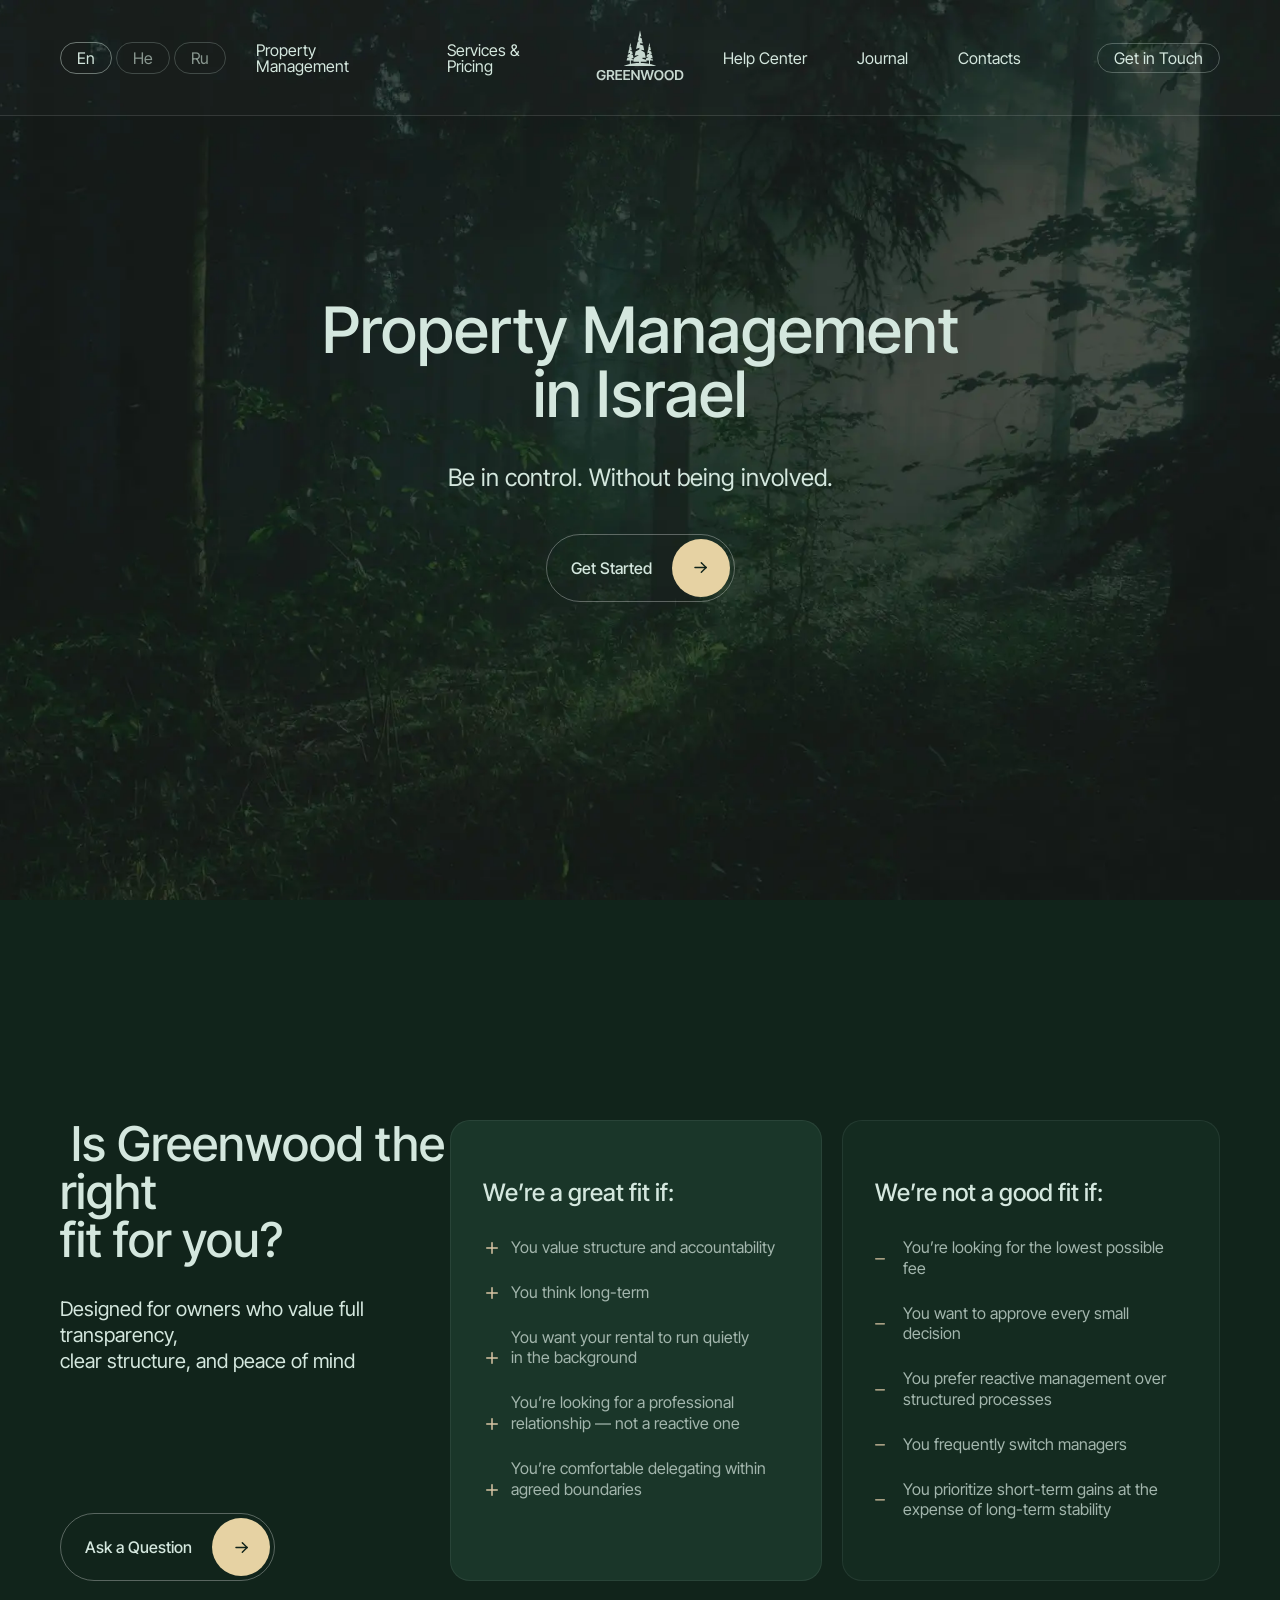
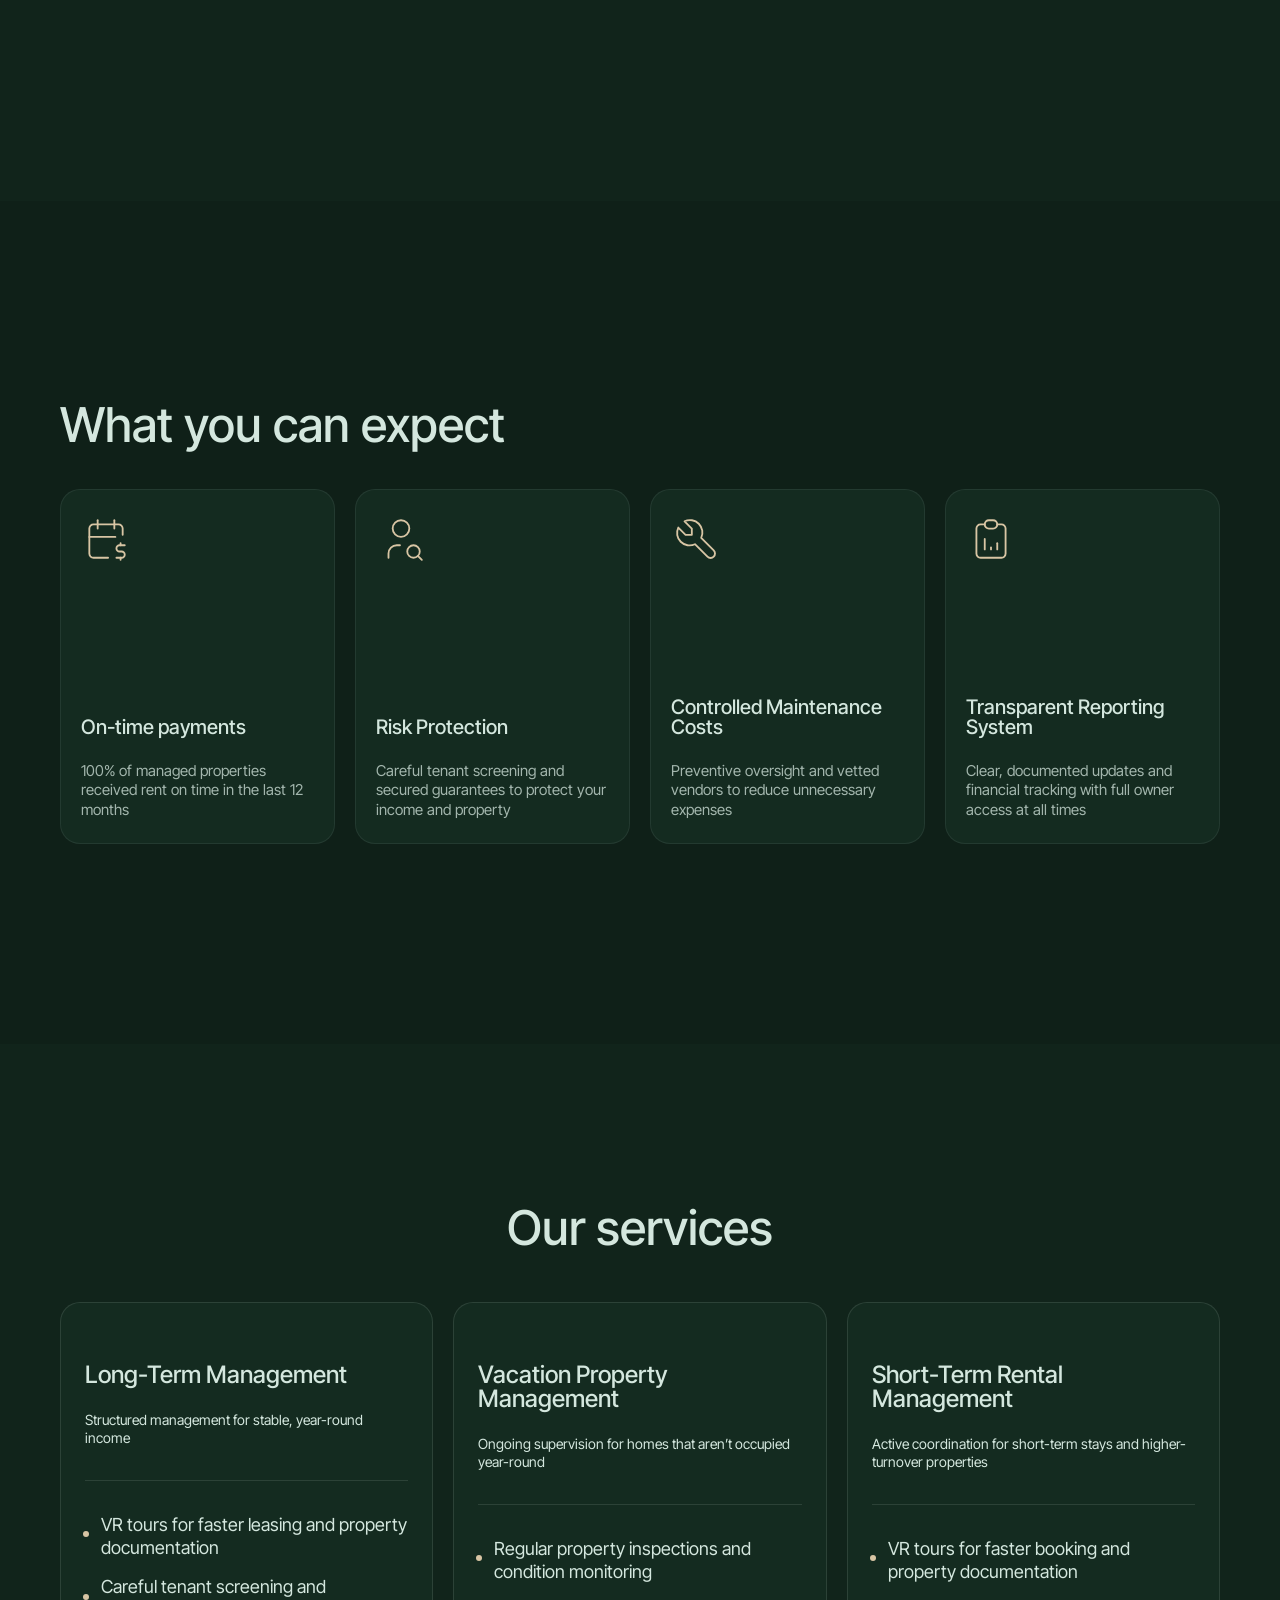
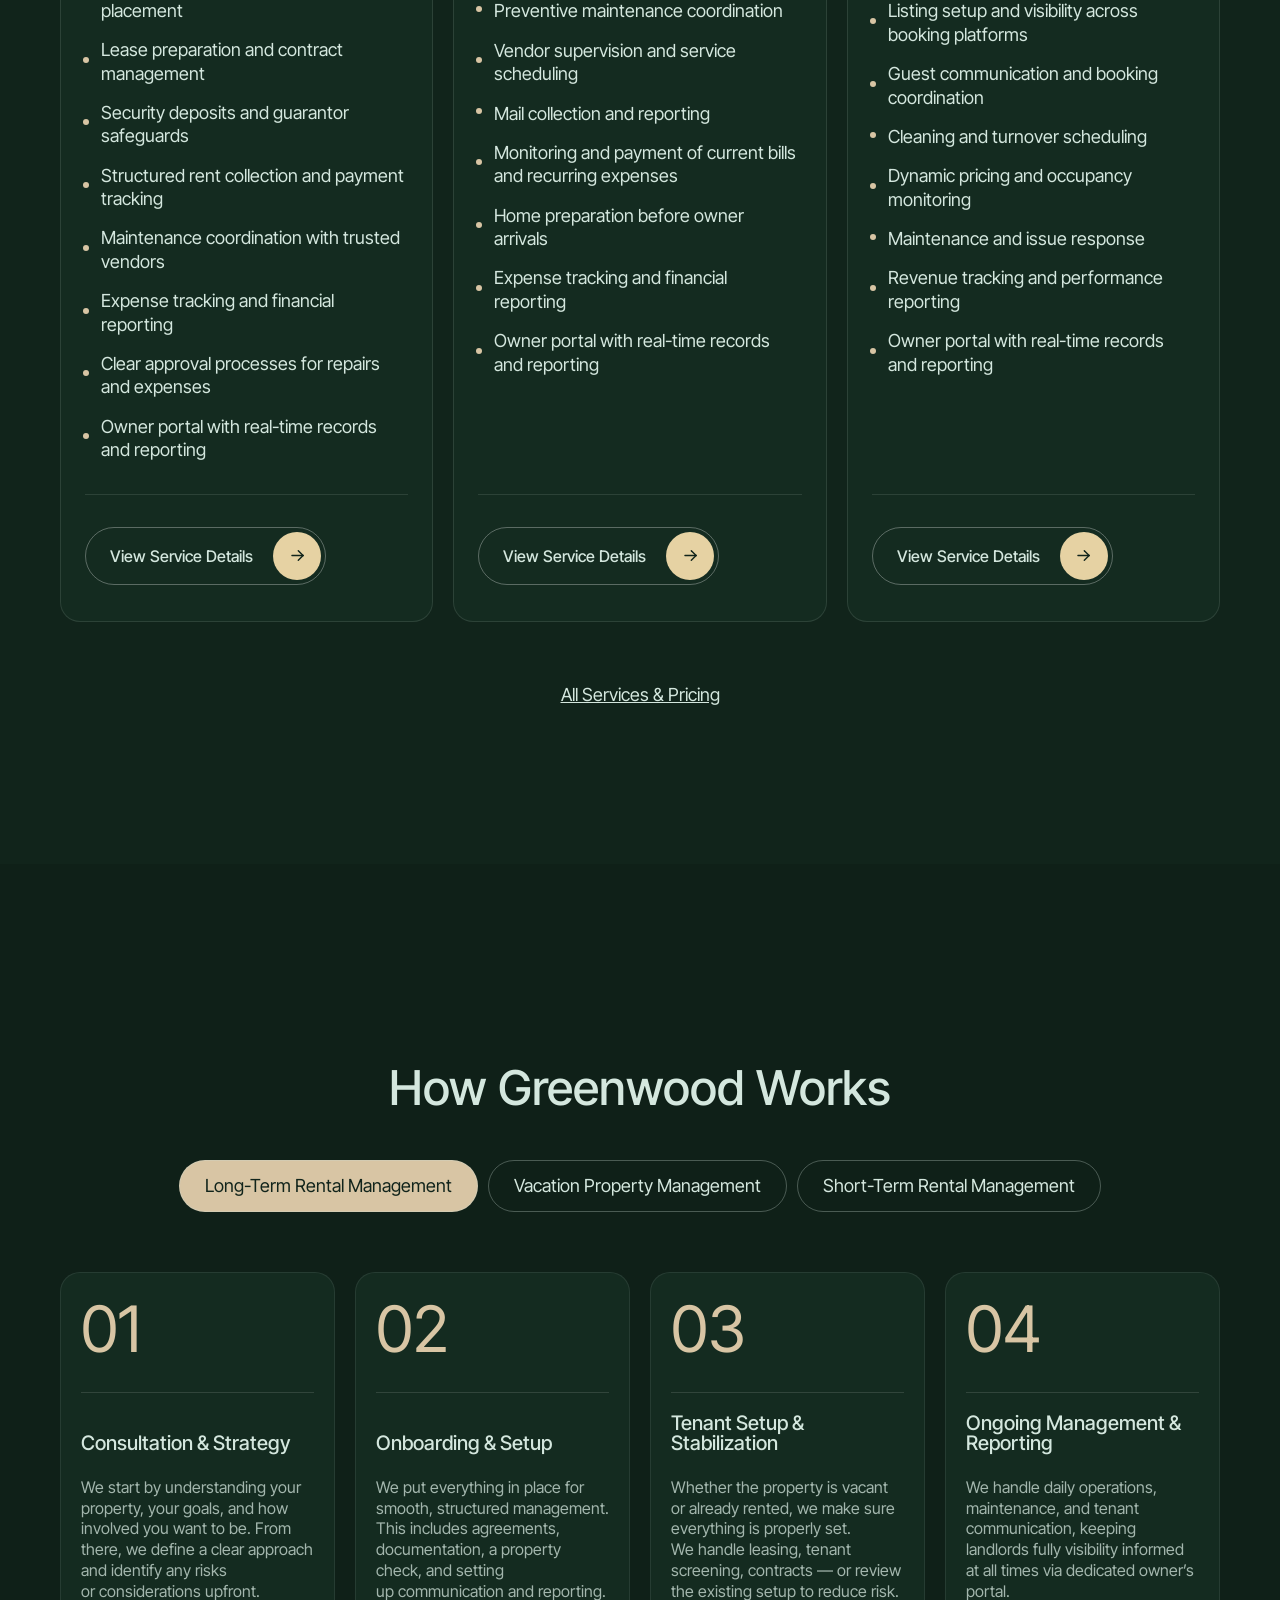
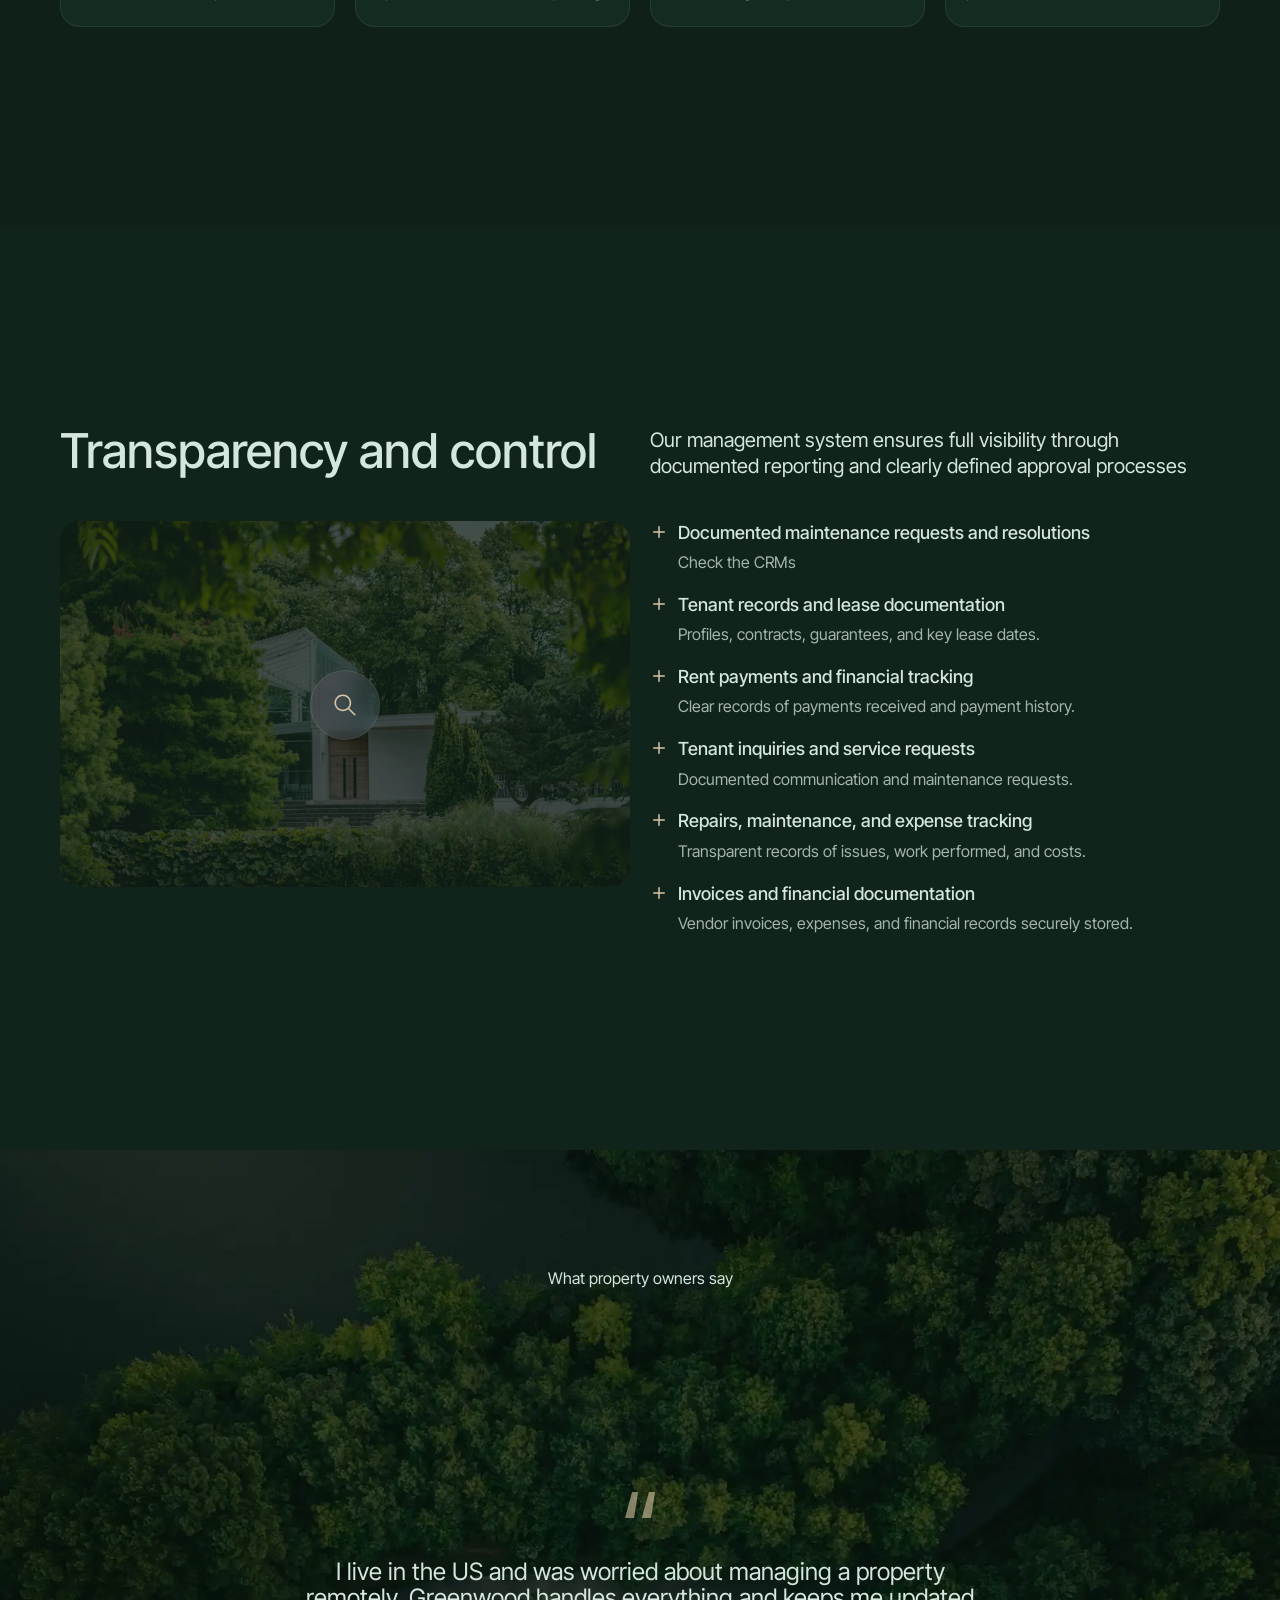
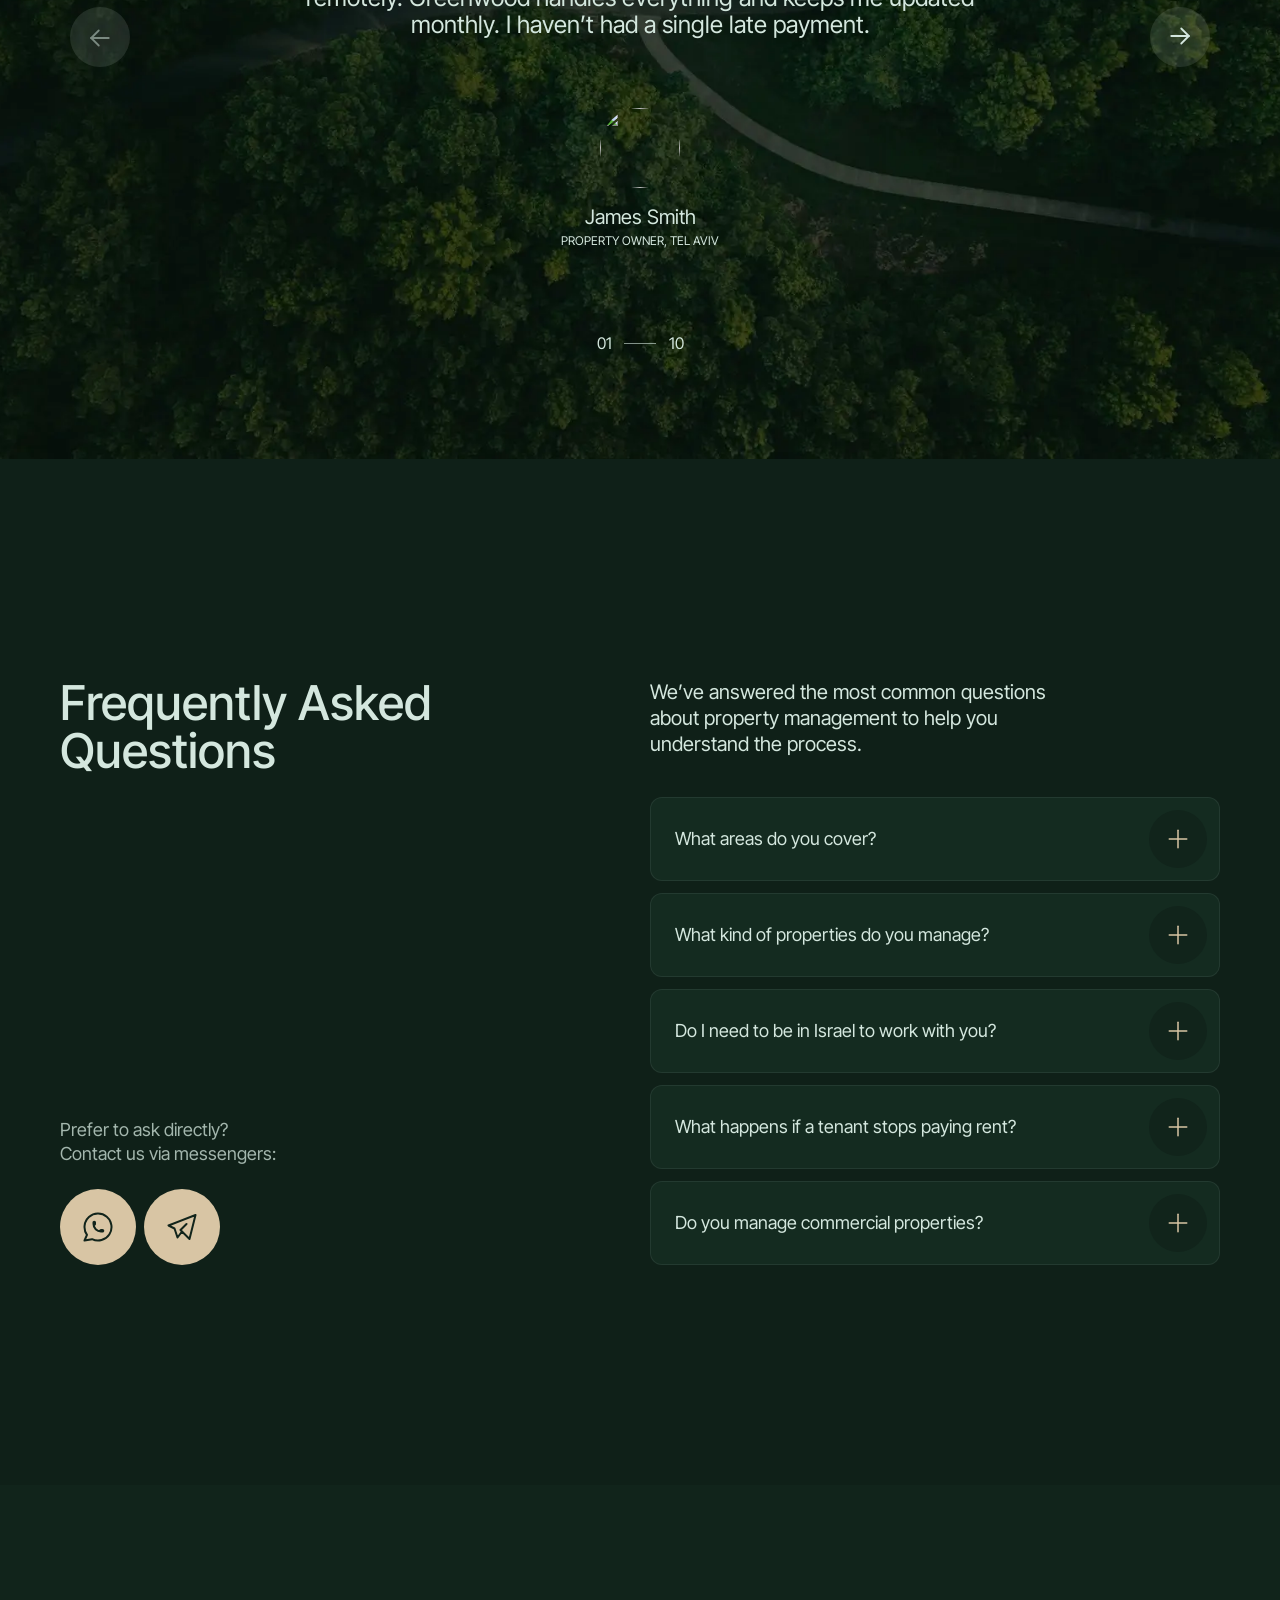
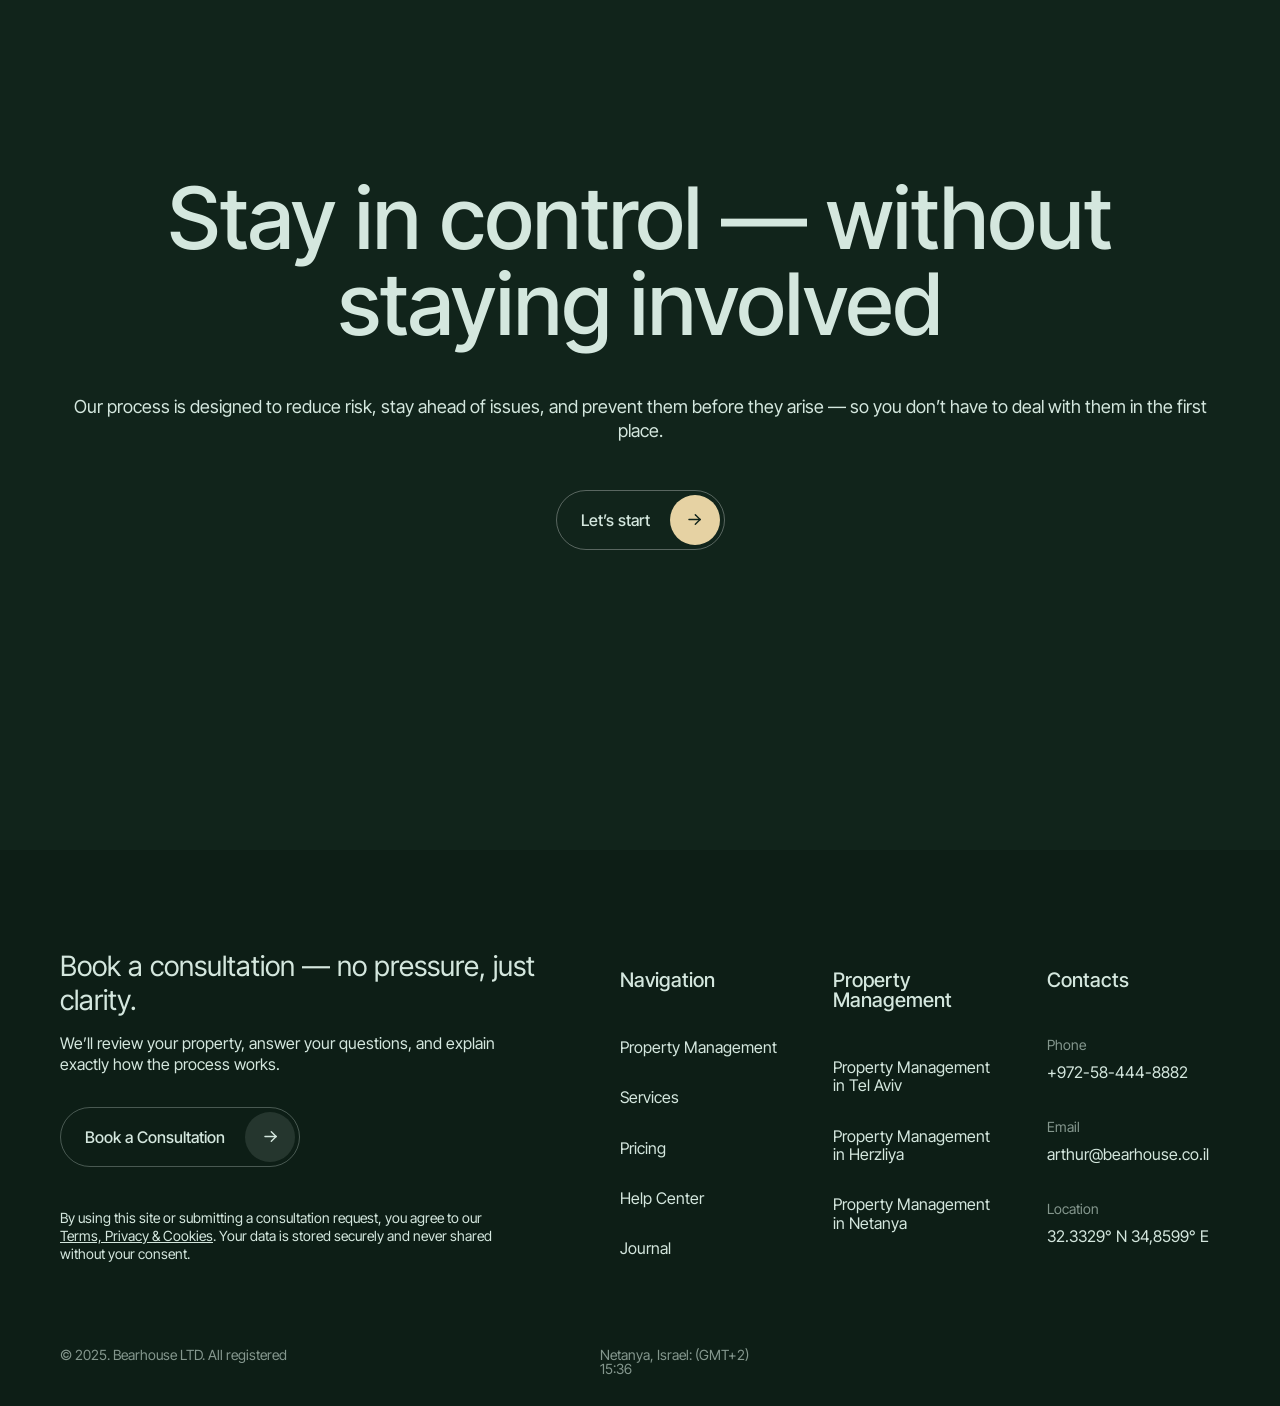
==== commit 1df4eb24: "Add files via upload" ====
--- a/index.html
+++ b/index.html
@@ -1 +1 @@
-<!doctype html><html lang="en" class="page"><head><meta charset="UTF-8"><meta name="viewport" content="width=device-width,initial-scale=1"><link rel="shortcut icon" href="favicon.ico" type="image/x-icon"><meta http-equiv="X-UA-Compatible" content="ie=edge"><meta name="theme-color" content="#111111"><title>Property Management in Israel — Greenwood</title><meta name="description" content="Professional property management services in Israel. Full-service solutions for long-term, short-term, and vacation rentals. Stay in control without being involved."><meta name="keywords" content="property management Israel, rental management Israel, vacation rental Israel, real estate management Israel, landlord services Israel"><meta name="author" content="Greenwood"><meta name="viewport" content="width=device-width,initial-scale=1"><meta property="og:title" content="Property Management in Israel | Greenwood"><meta property="og:description" content="Be in control. Without being involved. Full-service property management in Israel."><meta property="og:type" content="website"><!-- fonts --><link rel="preload" href="/fonts/InterTight-Thin.woff2" as="font" type="font/woff2" crossorigin><link rel="preload" href="/fonts/InterTight-ThinItalic.woff2" as="font" type="font/woff2" crossorigin><link rel="preload" href="/fonts/InterTight-ExtraLight.woff2" as="font" type="font/woff2" crossorigin><link rel="preload" href="/fonts/InterTight-ExtraLightItalic.woff2" as="font" type="font/woff2" crossorigin><link rel="preload" href="/fonts/InterTight-Light.woff2" as="font" type="font/woff2" crossorigin><link rel="preload" href="/fonts/InterTight-LightItalic.woff2" as="font" type="font/woff2" crossorigin><link rel="preload" href="/fonts/InterTight-Regular.woff2" as="font" type="font/woff2" crossorigin><link rel="preload" href="/fonts/InterTight-Italic.woff2" as="font" type="font/woff2" crossorigin><link rel="preload" href="/fonts/InterTight-Medium.woff2" as="font" type="font/woff2" crossorigin><link rel="preload" href="/fonts/InterTight-MediumItalic.woff2" as="font" type="font/woff2" crossorigin><link rel="preload" href="/fonts/InterTight-SemiBold.woff2" as="font" type="font/woff2" crossorigin><link rel="preload" href="/fonts/InterTight-SemiBoldItalic.woff2" as="font" type="font/woff2" crossorigin><link rel="preload" href="/fonts/InterTight-Bold.woff2" as="font" type="font/woff2" crossorigin><link rel="preload" href="/fonts/InterTight-BoldItalic.woff2" as="font" type="font/woff2" crossorigin><link rel="preload" href="/fonts/InterTight-ExtraBold.woff2" as="font" type="font/woff2" crossorigin><link rel="preload" href="/fonts/InterTight-ExtraBoldItalic.woff2" as="font" type="font/woff2" crossorigin><link rel="preload" href="/fonts/InterTight-Black.woff2" as="font" type="font/woff2" crossorigin><link rel="preload" href="/fonts/InterTight-BlackItalic.woff2" as="font" type="font/woff2" crossorigin><!-- ====== --><link rel="canonical" href="https://kostiasav.github.io/greenwood/"><link rel="stylesheet" href="css/vendor.css"><link rel="stylesheet" href="css/main.css"><script defer="defer" src="js/main.js"></script></head><body class="page__body"><div class="site-container"><header class="header"><div class="container"><div class="header__content"><div class="header-left"><div class="lang-switch"><button class="active">En</button> <button>He</button> <button>Ru</button></div><nav class="nav-left"><a href="#">Property Management</a> <a href="#">Services & Pricing</a></nav></div><a href="/" class="header-logo"><img loading="lazy" src="img/svg/logo.svg" class="Greenwood" width="101" height="60" alt="Green Wood"></a><div class="header-right"><nav class="nav-right"><a href="#">Help Center</a> <a href="#">Journal</a> <a href="#">Contacts</a></nav><a href="#" class="btn-outline">Get in Touch</a></div><nav class="header__mobile__nav" data-menu><ul class="header__mobile__nav__main"><li><a href="#">Property Management</a></li><li><a href="#">Services</a></li><li><a href="#">Pricing</a></li><li><a href="#">Help Center</a></li><li><a href="#">Journal</a></li><li><a href="#">Contacts</a></li></ul><ul class="header__mobile__nav__second"><li><a href="#">Property Management in Tel Aviv</a></li><li><a href="#">Property Management in Herzliya</a></li><li><a href="#">Property Management in Netanya</a></li></ul><div class="header__mobile__nav__contact"><a href="tel:972584448882" class="a-phone">+972-58-444-8882</a> <a href="mailto:arthur@bearhouse.co.il" class="a-mail">arthur@bearhouse.co.il</a><div class="socials"><a href="#" class="socials__item"><svg width="36" height="36" viewBox="0 0 36 36" fill="none" xmlns="http://www.w3.org/2000/svg"><g clip-path="url(#clip0_4432_2106)"><path d="M4.5 31.5001L6.975 25.8001C5.08149 23.1122 4.234 19.8256 4.59157 16.5572C4.94913 13.2888 6.48718 10.2633 8.91706 8.04836C11.3469 5.83343 14.5016 4.5814 17.7891 4.52722C21.0765 4.47305 24.2707 5.62047 26.7723 7.75413C29.2738 9.8878 30.9107 12.861 31.3758 16.1159C31.8408 19.3707 31.1021 22.6834 29.2982 25.4322C27.4942 28.1811 24.7492 30.1771 21.5781 31.0457C18.407 31.9144 15.0279 31.5959 12.075 30.1501L4.5 31.5001Z" stroke="#11241B" stroke-width="2" stroke-linecap="round" stroke-linejoin="round"></path><path d="M13.5 15C13.5 15.1989 13.579 15.3897 13.7197 15.5303C13.8603 15.671 14.0511 15.75 14.25 15.75C14.4489 15.75 14.6397 15.671 14.7803 15.5303C14.921 15.3897 15 15.1989 15 15V13.5C15 13.3011 14.921 13.1103 14.7803 12.9697C14.6397 12.829 14.4489 12.75 14.25 12.75C14.0511 12.75 13.8603 12.829 13.7197 12.9697C13.579 13.1103 13.5 13.3011 13.5 13.5V15ZM13.5 15C13.5 16.9891 14.2902 18.8968 15.6967 20.3033C17.1032 21.7098 19.0109 22.5 21 22.5M21 22.5H22.5C22.6989 22.5 22.8897 22.421 23.0303 22.2803C23.171 22.1397 23.25 21.9489 23.25 21.75C23.25 21.5511 23.171 21.3603 23.0303 21.2197C22.8897 21.079 22.6989 21 22.5 21H21C20.8011 21 20.6103 21.079 20.4697 21.2197C20.329 21.3603 20.25 21.5511 20.25 21.75C20.25 21.9489 20.329 22.1397 20.4697 22.2803C20.6103 22.421 20.8011 22.5 21 22.5Z" stroke="#11241B" stroke-width="2" stroke-linecap="round" stroke-linejoin="round"></path></g><defs><clipPath id="clip0_4432_2106"><rect width="36" height="36" fill="white"></rect></clipPath></defs></svg> </a><a href="#" class="socials__item"><svg width="36" height="36" viewBox="0 0 36 36" fill="none" xmlns="http://www.w3.org/2000/svg"><g clip-path="url(#clip0_4432_441)"><path d="M22.5 15L16.5 21L25.5 30L31.5 6L4.5 16.5L10.5 19.5L13.5 28.5L18 22.5" stroke="#11241B" stroke-width="2" stroke-linecap="round" stroke-linejoin="round"></path></g><defs><clipPath id="clip0_4432_441"><rect width="36" height="36" fill="white"></rect></clipPath></defs></svg></a></div></div></nav><div class="burger__wrapper"><button class="btn-reset burger" aria-label="Open Burger" aria-expanded="false" data-burger><span class="burger__line"></span></button></div></div></div></header><main class="main"><section class="hero"><div class="container"><div class="hero-content"><h1>Property Management in Israel</h1><p>Be in control. Without being involved.</p><a href="#" class="btn--standard"><span>Get Started</span><div class="icon"><img loading="lazy" src="img/svg/arrow-btn--standard.svg" class="btn--standard--icon" width="19" height="19" alt="Get Started"></div></a></div></div></section><section class="fit-section"><div class="container"><div class="fit__content"><div class="fit__left"><h2> Is Greenwood the right<br>fit for you?</h2><p>Designed for owners who value full transparency,<br>clear structure, and peace of mind</p><a href="#" class="btn--standard"><span>Ask a Question</span><div class="icon"><img loading="lazy" src="img/svg/arrow-btn--standard.svg" class="btn--standard--icon" width="19" height="19" alt="Ask a Question"></div></a></div><div class="fit__right"><div class="fit__item"><h3>We’re a great fit if:</h3><ul class="fit__item__list"><li>You value structure and accountability</li><li>You think long-term</li><li>You want your rental to run quietly in the background</li><li>You’re looking for a professional relationship — not a reactive one</li><li>You’re comfortable delegating within agreed boundaries</li></ul></div><div class="fit__item"><h3>We’re not a good fit if:</h3><ul class="fit__item__list"><li>You’re looking for the lowest possible fee</li><li>You want to approve every small decision</li><li>You prefer reactive management over structured processes</li><li>You frequently switch managers</li><li>You prioritize short-term gains at the expense of long-term stability</li></ul></div></div><a href="#" class="btn--standard mobile"><span>Ask a Question</span><div class="icon"><img loading="lazy" src="img/svg/arrow-btn--standard.svg" class="btn--standard--icon" width="19" height="19" alt="Ask a Question"></div></a></div></div></section><section class="benefits"><div class="container"><h2 class="section-title">What you can expect</h2><ul class="benefits__list"><li class="benefit"><img loading="lazy" src="img/svg/benefit-4.svg" class="image" width="60" height="60" alt="On-time payments"><h3 class="benefit-title">On-time payments</h3><p class="benefit-description">100% of managed properties received rent on time in the last 12 months</p></li><li class="benefit"><img loading="lazy" src="img/svg/benefit-3.svg" class="image" width="60" height="60" alt="On-time payments"><h3 class="benefit-title">Risk Protection</h3><p class="benefit-description">Careful tenant screening and secured guarantees to protect your income and property</p></li><li class="benefit"><img loading="lazy" src="img/svg/benefit-2.svg" class="image" width="60" height="60" alt="On-time payments"><h3 class="benefit-title">Controlled Maintenance Costs</h3><p class="benefit-description">Preventive oversight and vetted vendors to reduce unnecessary expenses</p></li><li class="benefit"><img loading="lazy" src="img/svg/benefit-1.svg" class="image" width="60" height="60" alt="On-time payments"><h3 class="benefit-title">Transparent Reporting System</h3><p class="benefit-description">Clear, documented updates and financial tracking with full owner access at all times</p></li></ul></div></section><section class="services"><div class="container"><h2 class="section-title center">Our services</h2><div class="services__list"><div class="service"><h3 class="service-title">Long-Term Management</h3><p class="service-description">Structured management for stable, year-round income</p><ul class="service__list"><li>VR tours for faster leasing and property documentation</li><li>Careful tenant screening and placement</li><li>Lease preparation and contract management</li><li>Security deposits and guarantor safeguards</li><li>Structured rent collection and payment tracking</li><li>Maintenance coordination with trusted vendors</li><li>Expense tracking and financial reporting</li><li>Clear approval processes for repairs and expenses</li><li>Owner portal with real-time records and reporting</li></ul><div class="services_btn__wrapper"><a href="#" class="btn--standard"><span>View Service Details</span><div class="icon"><img loading="lazy" src="img/svg/arrow-btn--standard.svg" class="btn--standard--icon" width="19" height="19" alt="View Service Details"></div></a></div></div><div class="service"><h3 class="service-title">Vacation Property Management</h3><p class="service-description">Ongoing supervision for homes that aren’t occupied year-round</p><ul class="service__list"><li>Regular property inspections and condition monitoring</li><li>Preventive maintenance coordination</li><li>Vendor supervision and service scheduling</li><li>Mail collection and reporting</li><li>Monitoring and payment of current bills and recurring expenses</li><li>Home preparation before owner arrivals</li><li>Expense tracking and financial reporting</li><li>Owner portal with real-time records and reporting</li></ul><div class="services_btn__wrapper"><a href="#" class="btn--standard"><span>View Service Details</span><div class="icon"><img loading="lazy" src="img/svg/arrow-btn--standard.svg" class="btn--standard--icon" width="19" height="19" alt="View Service Details"></div></a></div></div><div class="service"><h3 class="service-title">Short-Term Rental Management</h3><p class="service-description">Active coordination for short-term stays and higher-turnover properties</p><ul class="service__list"><li>VR tours for faster booking and property documentation</li><li>Listing setup and visibility across booking platforms</li><li>Guest communication and booking coordination</li><li>Cleaning and turnover scheduling</li><li>Dynamic pricing and occupancy monitoring</li><li>Maintenance and issue response</li><li>Revenue tracking and performance reporting</li><li>Owner portal with real-time records and reporting</li></ul><div class="services_btn__wrapper"><a href="#" class="btn--standard"><span>View Service Details</span><div class="icon"><img loading="lazy" src="img/svg/arrow-btn--standard.svg" class="btn--standard--icon" width="19" height="19" alt="View Service Details"></div></a></div></div></div><a href="#" class="services-link">All Services & Pricing</a></div></section><section class="process"><div class="container"><h2 class="section-title center">How Greenwood Works</h2><div class="process__tabs"><div class="tabs__switchers"><button class="tabs__switch active">Long-Term Rental Management</button> <button class="tabs__switch">Vacation Property Management</button> <button class="tabs__switch">Short-Term Rental Management</button></div><div class="tabs__panels"><div class="tabs__panel active"><div class="tab__item"><h4>01</h4><h3>Consultation & Strategy</h3><p>We start by understanding your property, your goals, and how involved you want to be. From there, we define a clear approach and identify any risks or considerations upfront.</p></div><div class="tab__item"><h4>02</h4><h3>Onboarding & Setup</h3><p>We put everything in place for smooth, structured management. This includes agreements, documentation, a property check, and setting up communication and reporting.</p></div><div class="tab__item"><h4>03</h4><h3>Tenant Setup & Stabilization</h3><p>Whether the property is vacant or already rented, we make sure everything is properly set. We handle leasing, tenant screening, contracts — or review the existing setup to reduce risk.</p></div><div class="tab__item"><h4>04</h4><h3>Ongoing Management & Reporting</h3><p>We handle daily operations, maintenance, and tenant communication, keeping landlords fully visibility informed at all times via dedicated owner’s portal.</p></div></div><div class="tabs__panel"><div class="tab__item"><h4>05</h4><h3>Consultation & Strategy</h3><p>We start by understanding your property, your goals, and how involved you want to be. From there, we define a clear approach and identify any risks or considerations upfront.</p></div><div class="tab__item"><h4>06</h4><h3>Onboarding & Setup</h3><p>We put everything in place for smooth, structured management. This includes agreements, documentation, a property check, and setting up communication and reporting.</p></div><div class="tab__item"><h4>07</h4><h3>Tenant Setup & Stabilization</h3><p>Whether the property is vacant or already rented, we make sure everything is properly set. We handle leasing, tenant screening, contracts — or review the existing setup to reduce risk.</p></div><div class="tab__item"><h4>08</h4><h3>Ongoing Management & Reporting</h3><p>We handle daily operations, maintenance, and tenant communication, keeping landlords fully visibility informed at all times via dedicated owner’s portal.</p></div></div><div class="tabs__panel"><div class="tab__item"><h4>09</h4><h3>Consultation & Strategy</h3><p>We start by understanding your property, your goals, and how involved you want to be. From there, we define a clear approach and identify any risks or considerations upfront.</p></div><div class="tab__item"><h4>10</h4><h3>Onboarding & Setup</h3><p>We put everything in place for smooth, structured management. This includes agreements, documentation, a property check, and setting up communication and reporting.</p></div><div class="tab__item"><h4>11</h4><h3>Tenant Setup & Stabilization</h3><p>Whether the property is vacant or already rented, we make sure everything is properly set. We handle leasing, tenant screening, contracts — or review the existing setup to reduce risk.</p></div><div class="tab__item"><h4>12</h4><h3>Ongoing Management & Reporting</h3><p>We handle daily operations, maintenance, and tenant communication, keeping landlords fully visibility informed at all times via dedicated owner’s portal.</p></div></div></div></div></div></section><section class="transparency"><div class="container"><div class="transparency__content"><div class="transparency__left"><h2 class="section-title">Transparency and control</h2><h3 class="transparency__right-title mobile">Our management system ensures full visibility through documented reporting and clearly defined approval processes</h3><div class="transparency__image"><img src="img/transparency-image.webp" alt="Transparency and control"> <button class="zoom-button" aria-label="Zoom image"><svg viewBox="0 0 26 26" xmlns="http://www.w3.org/2000/svg" xmlns:xlink="http://www.w3.org/1999/xlink" width="26.000000" height="26.000000" fill="none"><rect id="Frame" width="26.000000" height="26.000000" x="0.000000" y="0.000000" fill="rgb(255,255,255)" fill-opacity="0"/><path id="Vector" d="M0 0L26 0L26 26L0 26L0 0Z" fill-rule="nonzero"/><path id="Vector" d="M3.82725 13.7353C4.20835 14.6554 4.76693 15.4914 5.47111 16.1956C6.17528 16.8997 7.01127 17.4583 7.93132 17.8394C8.85137 18.2205 9.83748 18.4167 10.8333 18.4167C11.8292 18.4167 12.8153 18.2205 13.7353 17.8394C14.6554 17.4583 15.4914 16.8997 16.1956 16.1956C16.8997 15.4914 17.4583 14.6554 17.8394 13.7353C18.2205 12.8153 18.4167 11.8292 18.4167 10.8333C18.4167 9.83748 18.2205 8.85137 17.8394 7.93132C17.4583 7.01127 16.8997 6.17528 16.1956 5.47111C15.4914 4.76693 14.6554 4.20834 13.7353 3.82725C12.8153 3.44615 11.8292 3.25 10.8333 3.25C9.83748 3.25 8.85137 3.44615 7.93132 3.82725C7.01127 4.20834 6.17528 4.76693 5.47111 5.47111C4.76693 6.17528 4.20835 7.01127 3.82725 7.93132C3.44615 8.85137 3.25 9.83748 3.25 10.8333C3.25 11.8292 3.44615 12.8153 3.82725 13.7353Z" fill-rule="nonzero" stroke="rgb(216,197,164)" stroke-linecap="round" stroke-linejoin="round" stroke-width="1.600000"/><path id="Vector" d="M22.75 22.75L16.25 16.25" fill-rule="nonzero" stroke="rgb(216,197,164)" stroke-linecap="round" stroke-linejoin="round" stroke-width="1.600000"/></svg></button></div></div><div class="transparency__right"><h3 class="transparency__right-title">Our management system ensures full visibility through documented reporting and clearly defined approval processes</h3><ul class="transparency__list"><li class="transparency__item"><h3>Documented maintenance requests and resolutions</h3><p>Check the CRMs</p></li><li class="transparency__item"><h3>Tenant records and lease documentation</h3><p>Profiles, contracts, guarantees, and key lease dates.</p></li><li class="transparency__item"><h3>Rent payments and financial tracking</h3><p>Clear records of payments received and payment history.</p></li><li class="transparency__item"><h3>Tenant inquiries and service requests</h3><p>Documented communication and maintenance requests.</p></li><li class="transparency__item"><h3>Repairs, maintenance, and expense tracking</h3><p>Transparent records of issues, work performed, and costs.</p></li><li class="transparency__item"><h3>Invoices and financial documentation</h3><p>Vendor invoices, expenses, and financial records securely stored.</p></li></ul></div></div></div><div class="image-modal" id="imageModal"><div class="image-modal__overlay"></div><div class="image-modal__content"><img src="" alt="" id="modalImage"></div></div></section><section class="testimonials"><div class="container"><div class="testimonials__content"><h2 class="testimonials-title">What property owners say</h2><div class="testimonials__swiper swiper" id="testimonials-swiper"><div class="swiper-wrapper"><div class="swiper-slide"><div class="testimonial"><div class="testimonial__quote"><svg viewBox="0 0 30 26" xmlns="http://www.w3.org/2000/svg" xmlns:xlink="http://www.w3.org/1999/xlink" width="30.000000" height="26.000000" fill="none" customFrame="#000000"><path id="“" d="M0 26L7.06422 0L13.1193 0L9.08257 26L0 26ZM16.8807 26L23.945 0L30 0L25.9633 26L16.8807 26Z" fill="rgb(216,197,164)" fill-rule="nonzero"/></svg></div><p class="testimonial__text">I live in the US and was worried about managing a property remotely. Greenwood handles everything and keeps me updated monthly. I haven’t had a single late payment.</p><div class="testimonial__author"><img src="https://i.pravatar.cc/80?img=1" alt=""><h3>James Smith</h3><span>PROPERTY OWNER, TEL AVIV</span></div></div></div><div class="swiper-slide"><div class="testimonial"><div class="testimonial__quote"><svg viewBox="0 0 30 26" xmlns="http://www.w3.org/2000/svg" xmlns:xlink="http://www.w3.org/1999/xlink" width="30.000000" height="26.000000" fill="none" customFrame="#000000"><path id="“" d="M0 26L7.06422 0L13.1193 0L9.08257 26L0 26ZM16.8807 26L23.945 0L30 0L25.9633 26L16.8807 26Z" fill="rgb(216,197,164)" fill-rule="nonzero"/></svg></div><p class="testimonial__text">Amazing service and full transparency. I finally feel safe investing remotely.</p><div class="testimonial__author"><img src="https://i.pravatar.cc/80?img=2" alt=""><h3>Michael Brown</h3><span>INVESTOR</span></div></div></div><div class="swiper-slide"><div class="testimonial"><div class="testimonial__quote"><svg viewBox="0 0 30 26" xmlns="http://www.w3.org/2000/svg" xmlns:xlink="http://www.w3.org/1999/xlink" width="30.000000" height="26.000000" fill="none" customFrame="#000000"><path id="“" d="M0 26L7.06422 0L13.1193 0L9.08257 26L0 26ZM16.8807 26L23.945 0L30 0L25.9633 26L16.8807 26Z" fill="rgb(216,197,164)" fill-rule="nonzero"/></svg></div><p class="testimonial__text">I live in the US and was worried about managing a property remotely. Greenwood handles everything and keeps me updated monthly. I haven’t had a single late payment.</p><div class="testimonial__author"><img src="https://i.pravatar.cc/80?img=1" alt=""><h3>James Smith</h3><span>PROPERTY OWNER, TEL AVIV</span></div></div></div><div class="swiper-slide"><div class="testimonial"><div class="testimonial__quote"><svg viewBox="0 0 30 26" xmlns="http://www.w3.org/2000/svg" xmlns:xlink="http://www.w3.org/1999/xlink" width="30.000000" height="26.000000" fill="none" customFrame="#000000"><path id="“" d="M0 26L7.06422 0L13.1193 0L9.08257 26L0 26ZM16.8807 26L23.945 0L30 0L25.9633 26L16.8807 26Z" fill="rgb(216,197,164)" fill-rule="nonzero"/></svg></div><p class="testimonial__text">Amazing service and full transparency. I finally feel safe investing remotely.</p><div class="testimonial__author"><img src="https://i.pravatar.cc/80?img=2" alt=""><h3>Michael Brown</h3><span>INVESTOR</span></div></div></div><div class="swiper-slide"><div class="testimonial"><div class="testimonial__quote"><svg viewBox="0 0 30 26" xmlns="http://www.w3.org/2000/svg" xmlns:xlink="http://www.w3.org/1999/xlink" width="30.000000" height="26.000000" fill="none" customFrame="#000000"><path id="“" d="M0 26L7.06422 0L13.1193 0L9.08257 26L0 26ZM16.8807 26L23.945 0L30 0L25.9633 26L16.8807 26Z" fill="rgb(216,197,164)" fill-rule="nonzero"/></svg></div><p class="testimonial__text">I live in the US and was worried about managing a property remotely. Greenwood handles everything and keeps me updated monthly. I haven’t had a single late payment.</p><div class="testimonial__author"><img src="https://i.pravatar.cc/80?img=1" alt=""><h3>James Smith</h3><span>PROPERTY OWNER, TEL AVIV</span></div></div></div><div class="swiper-slide"><div class="testimonial"><div class="testimonial__quote"><svg viewBox="0 0 30 26" xmlns="http://www.w3.org/2000/svg" xmlns:xlink="http://www.w3.org/1999/xlink" width="30.000000" height="26.000000" fill="none" customFrame="#000000"><path id="“" d="M0 26L7.06422 0L13.1193 0L9.08257 26L0 26ZM16.8807 26L23.945 0L30 0L25.9633 26L16.8807 26Z" fill="rgb(216,197,164)" fill-rule="nonzero"/></svg></div><p class="testimonial__text">Amazing service and full transparency. I finally feel safe investing remotely.</p><div class="testimonial__author"><img src="https://i.pravatar.cc/80?img=2" alt=""><h3>Michael Brown</h3><span>INVESTOR</span></div></div></div><div class="swiper-slide"><div class="testimonial"><div class="testimonial__quote"><svg viewBox="0 0 30 26" xmlns="http://www.w3.org/2000/svg" xmlns:xlink="http://www.w3.org/1999/xlink" width="30.000000" height="26.000000" fill="none" customFrame="#000000"><path id="“" d="M0 26L7.06422 0L13.1193 0L9.08257 26L0 26ZM16.8807 26L23.945 0L30 0L25.9633 26L16.8807 26Z" fill="rgb(216,197,164)" fill-rule="nonzero"/></svg></div><p class="testimonial__text">I live in the US and was worried about managing a property remotely. Greenwood handles everything and keeps me updated monthly. I haven’t had a single late payment.</p><div class="testimonial__author"><img src="https://i.pravatar.cc/80?img=1" alt=""><h3>James Smith</h3><span>PROPERTY OWNER, TEL AVIV</span></div></div></div><div class="swiper-slide"><div class="testimonial"><div class="testimonial__quote"><svg viewBox="0 0 30 26" xmlns="http://www.w3.org/2000/svg" xmlns:xlink="http://www.w3.org/1999/xlink" width="30.000000" height="26.000000" fill="none" customFrame="#000000"><path id="“" d="M0 26L7.06422 0L13.1193 0L9.08257 26L0 26ZM16.8807 26L23.945 0L30 0L25.9633 26L16.8807 26Z" fill="rgb(216,197,164)" fill-rule="nonzero"/></svg></div><p class="testimonial__text">Amazing service and full transparency. I finally feel safe investing remotely.</p><div class="testimonial__author"><img src="https://i.pravatar.cc/80?img=2" alt=""><h3>Michael Brown</h3><span>INVESTOR</span></div></div></div><div class="swiper-slide"><div class="testimonial"><div class="testimonial__quote"><svg viewBox="0 0 30 26" xmlns="http://www.w3.org/2000/svg" xmlns:xlink="http://www.w3.org/1999/xlink" width="30.000000" height="26.000000" fill="none" customFrame="#000000"><path id="“" d="M0 26L7.06422 0L13.1193 0L9.08257 26L0 26ZM16.8807 26L23.945 0L30 0L25.9633 26L16.8807 26Z" fill="rgb(216,197,164)" fill-rule="nonzero"/></svg></div><p class="testimonial__text">I live in the US and was worried about managing a property remotely. Greenwood handles everything and keeps me updated monthly. I haven’t had a single late payment.</p><div class="testimonial__author"><img src="https://i.pravatar.cc/80?img=1" alt=""><h3>James Smith</h3><span>PROPERTY OWNER, TEL AVIV</span></div></div></div><div class="swiper-slide"><div class="testimonial"><div class="testimonial__quote"><svg viewBox="0 0 30 26" xmlns="http://www.w3.org/2000/svg" xmlns:xlink="http://www.w3.org/1999/xlink" width="30.000000" height="26.000000" fill="none" customFrame="#000000"><path id="“" d="M0 26L7.06422 0L13.1193 0L9.08257 26L0 26ZM16.8807 26L23.945 0L30 0L25.9633 26L16.8807 26Z" fill="rgb(216,197,164)" fill-rule="nonzero"/></svg></div><p class="testimonial__text">Amazing service and full transparency. I finally feel safe investing remotely.</p><div class="testimonial__author"><img src="https://i.pravatar.cc/80?img=2" alt=""><h3>Michael Brown</h3><span>INVESTOR</span></div></div></div></div><div class="swiper__btns"><div class="swiper-button-prev"></div><div class="swiper-button-next"></div></div><div class="swiper-pagination"></div></div></div></div></section><section class="faq"><div class="container"><div class="faq__content"><div class="faq__left"><h2 class="section-title">Frequently Asked Questions</h2><p class="faq-subtitle">Prefer to ask directly?<br>Contact us via messengers:</p><div class="socials"><a href="#" class="socials__item"><svg width="36" height="36" viewBox="0 0 36 36" fill="none" xmlns="http://www.w3.org/2000/svg"><g clip-path="url(#clip0_4432_2106)"><path d="M4.5 31.5001L6.975 25.8001C5.08149 23.1122 4.234 19.8256 4.59157 16.5572C4.94913 13.2888 6.48718 10.2633 8.91706 8.04836C11.3469 5.83343 14.5016 4.5814 17.7891 4.52722C21.0765 4.47305 24.2707 5.62047 26.7723 7.75413C29.2738 9.8878 30.9107 12.861 31.3758 16.1159C31.8408 19.3707 31.1021 22.6834 29.2982 25.4322C27.4942 28.1811 24.7492 30.1771 21.5781 31.0457C18.407 31.9144 15.0279 31.5959 12.075 30.1501L4.5 31.5001Z" stroke="#11241B" stroke-width="2" stroke-linecap="round" stroke-linejoin="round"/><path d="M13.5 15C13.5 15.1989 13.579 15.3897 13.7197 15.5303C13.8603 15.671 14.0511 15.75 14.25 15.75C14.4489 15.75 14.6397 15.671 14.7803 15.5303C14.921 15.3897 15 15.1989 15 15V13.5C15 13.3011 14.921 13.1103 14.7803 12.9697C14.6397 12.829 14.4489 12.75 14.25 12.75C14.0511 12.75 13.8603 12.829 13.7197 12.9697C13.579 13.1103 13.5 13.3011 13.5 13.5V15ZM13.5 15C13.5 16.9891 14.2902 18.8968 15.6967 20.3033C17.1032 21.7098 19.0109 22.5 21 22.5M21 22.5H22.5C22.6989 22.5 22.8897 22.421 23.0303 22.2803C23.171 22.1397 23.25 21.9489 23.25 21.75C23.25 21.5511 23.171 21.3603 23.0303 21.2197C22.8897 21.079 22.6989 21 22.5 21H21C20.8011 21 20.6103 21.079 20.4697 21.2197C20.329 21.3603 20.25 21.5511 20.25 21.75C20.25 21.9489 20.329 22.1397 20.4697 22.2803C20.6103 22.421 20.8011 22.5 21 22.5Z" stroke="#11241B" stroke-width="2" stroke-linecap="round" stroke-linejoin="round"/></g><defs><clipPath id="clip0_4432_2106"><rect width="36" height="36" fill="white"/></clipPath></defs></svg> </a><a href="#" class="socials__item"><svg width="36" height="36" viewBox="0 0 36 36" fill="none" xmlns="http://www.w3.org/2000/svg"><g clip-path="url(#clip0_4432_441)"><path d="M22.5 15L16.5 21L25.5 30L31.5 6L4.5 16.5L10.5 19.5L13.5 28.5L18 22.5" stroke="#11241B" stroke-width="2" stroke-linecap="round" stroke-linejoin="round"/></g><defs><clipPath id="clip0_4432_441"><rect width="36" height="36" fill="white"/></clipPath></defs></svg></a></div></div><div class="faq__right"><h3 class="faq__right-title">We’ve answered the most common questions about property management to help you understand the process.</h3><ul class="faq__list"><li class="faq__item"><div class="faq__head"><h4>What areas do you cover?</h4><div class="faq__icon"><img src="img/svg/faq-icon.svg" alt="What areas do you cover?" srcset="img/svg/faq-icon.svg"></div></div><div class="faq__body"><p>Every plan specifies exactly which services are covered. Scope changes require written agreement — no informal extensions.</p></div></li><li class="faq__item"><div class="faq__head"><h4>What kind of properties do you manage?</h4><div class="faq__icon"><img src="img/svg/faq-icon.svg" alt="What kind of properties do you manage?" srcset="img/svg/faq-icon.svg"></div></div><div class="faq__body"><p>Every plan specifies exactly which services are covered. Scope changes require written agreement — no informal extensions.</p></div></li><li class="faq__item"><div class="faq__head"><h4>Do I need to be in Israel to work with you?</h4><div class="faq__icon"><img src="img/svg/faq-icon.svg" alt="Do I need to be in Israel to work with you?" srcset="img/svg/faq-icon.svg"></div></div><div class="faq__body"><p>Every plan specifies exactly which services are covered. Scope changes require written agreement — no informal extensions.</p></div></li><li class="faq__item"><div class="faq__head"><h4>What happens if a tenant stops paying rent?</h4><div class="faq__icon"><img src="img/svg/faq-icon.svg" alt="What happens if a tenant stops paying rent?" srcset="img/svg/faq-icon.svg"></div></div><div class="faq__body"><p>Every plan specifies exactly which services are covered. Scope changes require written agreement — no informal extensions.</p></div></li><li class="faq__item"><div class="faq__head"><h4>Do you manage commercial properties?</h4><div class="faq__icon"><img src="img/svg/faq-icon.svg" alt="Do you manage commercial properties?" srcset="img/svg/faq-icon.svg"></div></div><div class="faq__body"><p>Every plan specifies exactly which services are covered. Scope changes require written agreement — no informal extensions.</p></div></li></ul><p class="faq-subtitle">Prefer to ask directly?<br>Contact us via messengers:</p><div class="socials"><a href="#" class="socials__item"><svg width="36" height="36" viewBox="0 0 36 36" fill="none" xmlns="http://www.w3.org/2000/svg"><g clip-path="url(#clip0_4432_2106)"><path d="M4.5 31.5001L6.975 25.8001C5.08149 23.1122 4.234 19.8256 4.59157 16.5572C4.94913 13.2888 6.48718 10.2633 8.91706 8.04836C11.3469 5.83343 14.5016 4.5814 17.7891 4.52722C21.0765 4.47305 24.2707 5.62047 26.7723 7.75413C29.2738 9.8878 30.9107 12.861 31.3758 16.1159C31.8408 19.3707 31.1021 22.6834 29.2982 25.4322C27.4942 28.1811 24.7492 30.1771 21.5781 31.0457C18.407 31.9144 15.0279 31.5959 12.075 30.1501L4.5 31.5001Z" stroke="#11241B" stroke-width="2" stroke-linecap="round" stroke-linejoin="round"></path><path d="M13.5 15C13.5 15.1989 13.579 15.3897 13.7197 15.5303C13.8603 15.671 14.0511 15.75 14.25 15.75C14.4489 15.75 14.6397 15.671 14.7803 15.5303C14.921 15.3897 15 15.1989 15 15V13.5C15 13.3011 14.921 13.1103 14.7803 12.9697C14.6397 12.829 14.4489 12.75 14.25 12.75C14.0511 12.75 13.8603 12.829 13.7197 12.9697C13.579 13.1103 13.5 13.3011 13.5 13.5V15ZM13.5 15C13.5 16.9891 14.2902 18.8968 15.6967 20.3033C17.1032 21.7098 19.0109 22.5 21 22.5M21 22.5H22.5C22.6989 22.5 22.8897 22.421 23.0303 22.2803C23.171 22.1397 23.25 21.9489 23.25 21.75C23.25 21.5511 23.171 21.3603 23.0303 21.2197C22.8897 21.079 22.6989 21 22.5 21H21C20.8011 21 20.6103 21.079 20.4697 21.2197C20.329 21.3603 20.25 21.5511 20.25 21.75C20.25 21.9489 20.329 22.1397 20.4697 22.2803C20.6103 22.421 20.8011 22.5 21 22.5Z" stroke="#11241B" stroke-width="2" stroke-linecap="round" stroke-linejoin="round"></path></g><defs><clipPath id="clip0_4432_2106"><rect width="36" height="36" fill="white"></rect></clipPath></defs></svg> </a><a href="#" class="socials__item"><svg width="36" height="36" viewBox="0 0 36 36" fill="none" xmlns="http://www.w3.org/2000/svg"><g clip-path="url(#clip0_4432_441)"><path d="M22.5 15L16.5 21L25.5 30L31.5 6L4.5 16.5L10.5 19.5L13.5 28.5L18 22.5" stroke="#11241B" stroke-width="2" stroke-linecap="round" stroke-linejoin="round"></path></g><defs><clipPath id="clip0_4432_441"><rect width="36" height="36" fill="white"></rect></clipPath></defs></svg></a></div></div></div></div></section><section class="cta"><div class="container"><div class="cta__content"><h2 class="cta-title">Stay in control — without<br>staying involved</h2><p class="cta-description">Our process is designed to reduce risk, stay ahead of issues, and prevent them before they arise — so you don’t have to deal with them in the first place.</p><a href="#" class="btn--standard"><span>Let’s start</span><div class="icon"><img loading="lazy" src="img/svg/arrow-btn--standard.svg" class="btn--standard--icon" width="19" height="19" alt="Let’s start"></div></a></div></div></section></main><footer class="footer"><div class="container"><div class="footer__top"><div class="footer__col__main"><h2 class="footer-main-title">Book a consultation — no pressure, just clarity.</h2><p class="footer-main-subtitle">We’ll review your property, answer your questions, and explain exactly how the process works.</p><a href="#" class="btn--white"><span>Book a Consultation</span><div class="icon"><img loading="lazy" src="img/svg/arrow-btn--white.svg" class="btn--standard--icon" width="19" height="19" alt="Get Started"></div></a><p class="footer-main-desc">By using this site or submitting a consultation request, you agree to our <a href="#">Terms, Privacy & Cookies</a>. Your data is stored securely and never shared without your consent.</p></div><div class="footer__col"><h3 class="footer__col-title">Navigation</h3><ul class="footer__col__list"><li><a href="#">Property Management</a></li><li><a href="#">Services</a></li><li><a href="#">Pricing</a></li><li><a href="#">Help Center</a></li><li><a href="#">Journal</a></li></ul></div><div class="footer__col mobile"><h3 class="footer__col-title">Property Management</h3><ul class="footer__col__list"><li><a href="#">Property Management in Tel Aviv</a></li><li><a href="#">Property Management in Herzliya</a></li><li><a href="#">Property Management in Netanya</a></li></ul></div><div class="footer__col mobile"><h3 class="footer__col-title">Contacts</h3><ul class="footer__col__list mt-mobile"><li class="footer__col__list-phone"><h4>Phone</h4><span><a href="tel:972584448882">+972-58-444-8882</a></span></li><li class="footer__col__list-email"><h4>Email</h4><span><a href="mailto:arthur@bearhouse.co.il">arthur@bearhouse.co.il</a></span></li><li class="footer__col__list-location"><h4>Location</h4><span>32.3329° N 34,8599° E</span></li></ul></div><div class="footer__col mobile pc"><p class="footer-main-desc">By using this site or submitting a consultation request, you agree to our <a href="#">Terms, Privacy & Cookies</a>. Your data is stored securely and never shared without your consent.</p></div></div><div class="footer__bottom"><span>© 2025. Bearhouse LTD. All registered</span><span>Netanya, Israel: (GMT+2) 15:36</span></div></div></footer></div></body></html>+<!doctype html><html lang="en" class="page"><head><meta charset="UTF-8"><meta name="viewport" content="width=device-width,initial-scale=1"><link rel="shortcut icon" href="favicon.ico" type="image/x-icon"><meta http-equiv="X-UA-Compatible" content="ie=edge"><meta name="theme-color" content="#111111"><title>Property Management in Israel — Greenwood</title><meta name="description" content="Professional property management services in Israel. Full-service solutions for long-term, short-term, and vacation rentals. Stay in control without being involved."><meta name="keywords" content="property management Israel, rental management Israel, vacation rental Israel, real estate management Israel, landlord services Israel"><meta name="author" content="Greenwood"><meta name="viewport" content="width=device-width,initial-scale=1"><meta property="og:title" content="Property Management in Israel | Greenwood"><meta property="og:description" content="Be in control. Without being involved. Full-service property management in Israel."><meta property="og:type" content="website"><!-- fonts --><link rel="preload" href="/fonts/InterTight-Thin.woff2" as="font" type="font/woff2" crossorigin><link rel="preload" href="/fonts/InterTight-ExtraLight.woff2" as="font" type="font/woff2" crossorigin><link rel="preload" href="/fonts/InterTight-Light.woff2" as="font" type="font/woff2" crossorigin><link rel="preload" href="/fonts/InterTight-Regular.woff2" as="font" type="font/woff2" crossorigin><link rel="preload" href="/fonts/InterTight-Medium.woff2" as="font" type="font/woff2" crossorigin><link rel="preload" href="/fonts/InterTight-SemiBold.woff2" as="font" type="font/woff2" crossorigin><link rel="preload" href="/fonts/InterTight-Bold.woff2" as="font" type="font/woff2" crossorigin><link rel="preload" href="/fonts/InterTight-ExtraBold.woff2" as="font" type="font/woff2" crossorigin><link rel="preload" href="/fonts/InterTight-Black.woff2" as="font" type="font/woff2" crossorigin><!-- ====== --><link rel="canonical" href="https://kostiasav.github.io/greenwood/"><link rel="stylesheet" href="css/vendor.css"><link rel="stylesheet" href="css/main.css"><script defer="defer" src="js/main.js"></script></head><body class="page__body"><div class="site-container"><header class="header"><div class="container"><div class="header__content"><div class="header-left"><div class="lang-switch"><button class="active">En</button> <button>He</button> <button>Ru</button></div><nav class="nav-left"><a href="#">Property Management</a> <a href="#">Services & Pricing</a></nav></div><a href="/" class="header-logo"><img loading="lazy" src="img/svg/logo.svg" class="Greenwood" width="101" height="60" alt="Green Wood"></a><div class="header-right"><nav class="nav-right"><a href="#">Help Center</a> <a href="#">Journal</a> <a href="#">Contacts</a></nav><a href="#" class="btn-outline">Get in Touch</a></div><nav class="header__mobile__nav" data-menu><ul class="header__mobile__nav__main"><li><a href="#">Property Management</a></li><li><a href="#">Services</a></li><li><a href="#">Pricing</a></li><li><a href="#">Help Center</a></li><li><a href="#">Journal</a></li><li><a href="#">Contacts</a></li></ul><ul class="header__mobile__nav__second"><li><a href="#">Property Management in Tel Aviv</a></li><li><a href="#">Property Management in Herzliya</a></li><li><a href="#">Property Management in Netanya</a></li></ul><div class="header__mobile__nav__contact"><a href="tel:972584448882" class="a-phone">+972-58-444-8882</a> <a href="mailto:arthur@bearhouse.co.il" class="a-mail">arthur@bearhouse.co.il</a><div class="socials"><a href="#" class="socials__item"><svg width="36" height="36" viewBox="0 0 36 36" fill="none" xmlns="http://www.w3.org/2000/svg"><g clip-path="url(#clip0_4432_2106)"><path d="M4.5 31.5001L6.975 25.8001C5.08149 23.1122 4.234 19.8256 4.59157 16.5572C4.94913 13.2888 6.48718 10.2633 8.91706 8.04836C11.3469 5.83343 14.5016 4.5814 17.7891 4.52722C21.0765 4.47305 24.2707 5.62047 26.7723 7.75413C29.2738 9.8878 30.9107 12.861 31.3758 16.1159C31.8408 19.3707 31.1021 22.6834 29.2982 25.4322C27.4942 28.1811 24.7492 30.1771 21.5781 31.0457C18.407 31.9144 15.0279 31.5959 12.075 30.1501L4.5 31.5001Z" stroke="#11241B" stroke-width="2" stroke-linecap="round" stroke-linejoin="round"></path><path d="M13.5 15C13.5 15.1989 13.579 15.3897 13.7197 15.5303C13.8603 15.671 14.0511 15.75 14.25 15.75C14.4489 15.75 14.6397 15.671 14.7803 15.5303C14.921 15.3897 15 15.1989 15 15V13.5C15 13.3011 14.921 13.1103 14.7803 12.9697C14.6397 12.829 14.4489 12.75 14.25 12.75C14.0511 12.75 13.8603 12.829 13.7197 12.9697C13.579 13.1103 13.5 13.3011 13.5 13.5V15ZM13.5 15C13.5 16.9891 14.2902 18.8968 15.6967 20.3033C17.1032 21.7098 19.0109 22.5 21 22.5M21 22.5H22.5C22.6989 22.5 22.8897 22.421 23.0303 22.2803C23.171 22.1397 23.25 21.9489 23.25 21.75C23.25 21.5511 23.171 21.3603 23.0303 21.2197C22.8897 21.079 22.6989 21 22.5 21H21C20.8011 21 20.6103 21.079 20.4697 21.2197C20.329 21.3603 20.25 21.5511 20.25 21.75C20.25 21.9489 20.329 22.1397 20.4697 22.2803C20.6103 22.421 20.8011 22.5 21 22.5Z" stroke="#11241B" stroke-width="2" stroke-linecap="round" stroke-linejoin="round"></path></g><defs><clipPath id="clip0_4432_2106"><rect width="36" height="36" fill="white"></rect></clipPath></defs></svg> </a><a href="#" class="socials__item"><svg width="36" height="36" viewBox="0 0 36 36" fill="none" xmlns="http://www.w3.org/2000/svg"><g clip-path="url(#clip0_4432_441)"><path d="M22.5 15L16.5 21L25.5 30L31.5 6L4.5 16.5L10.5 19.5L13.5 28.5L18 22.5" stroke="#11241B" stroke-width="2" stroke-linecap="round" stroke-linejoin="round"></path></g><defs><clipPath id="clip0_4432_441"><rect width="36" height="36" fill="white"></rect></clipPath></defs></svg></a></div></div></nav><div class="burger__wrapper"><button class="btn-reset burger" aria-label="Open Burger" aria-expanded="false" data-burger><span class="burger__line"></span></button></div></div></div></header><main class="main"><section class="hero"><div class="container"><div class="hero-content"><h1>Property Management in Israel</h1><p>Be in control. Without being involved.</p><a href="#" class="btn--standard"><span>Get Started</span><div class="icon"><img loading="lazy" src="img/svg/arrow-btn--standard.svg" class="btn--standard--icon" width="19" height="19" alt="Get Started"></div></a></div></div></section><section class="fit-section"><div class="container"><div class="fit__content"><div class="fit__left"><h2> Is Greenwood the right<br>fit for you?</h2><p>Designed for owners who value full transparency,<br>clear structure, and peace of mind</p><a href="#" class="btn--standard"><span>Ask a Question</span><div class="icon"><img loading="lazy" src="img/svg/arrow-btn--standard.svg" class="btn--standard--icon" width="19" height="19" alt="Ask a Question"></div></a></div><div class="fit__right"><div class="fit__item"><h3>We’re a great fit if:</h3><ul class="fit__item__list"><li>You value structure and accountability</li><li>You think long-term</li><li>You want your rental to run quietly in the background</li><li>You’re looking for a professional relationship — not a reactive one</li><li>You’re comfortable delegating within agreed boundaries</li></ul></div><div class="fit__item"><h3>We’re not a good fit if:</h3><ul class="fit__item__list"><li>You’re looking for the lowest possible fee</li><li>You want to approve every small decision</li><li>You prefer reactive management over structured processes</li><li>You frequently switch managers</li><li>You prioritize short-term gains at the expense of long-term stability</li></ul></div></div><a href="#" class="btn--standard mobile"><span>Ask a Question</span><div class="icon"><img loading="lazy" src="img/svg/arrow-btn--standard.svg" class="btn--standard--icon" width="19" height="19" alt="Ask a Question"></div></a></div></div></section><section class="benefits"><div class="container"><h2 class="section-title">What you can expect</h2><ul class="benefits__list"><li class="benefit"><img loading="lazy" src="img/svg/benefit-4.svg" class="image" width="60" height="60" alt="On-time payments"><h3 class="benefit-title">On-time payments</h3><p class="benefit-description">100% of managed properties received rent on time in the last 12 months</p></li><li class="benefit"><img loading="lazy" src="img/svg/benefit-3.svg" class="image" width="60" height="60" alt="On-time payments"><h3 class="benefit-title">Risk Protection</h3><p class="benefit-description">Careful tenant screening and secured guarantees to protect your income and property</p></li><li class="benefit"><img loading="lazy" src="img/svg/benefit-2.svg" class="image" width="60" height="60" alt="On-time payments"><h3 class="benefit-title">Controlled Maintenance Costs</h3><p class="benefit-description">Preventive oversight and vetted vendors to reduce unnecessary expenses</p></li><li class="benefit"><img loading="lazy" src="img/svg/benefit-1.svg" class="image" width="60" height="60" alt="On-time payments"><h3 class="benefit-title">Transparent Reporting System</h3><p class="benefit-description">Clear, documented updates and financial tracking with full owner access at all times</p></li></ul></div></section><section class="services"><div class="container"><h2 class="section-title center">Our services</h2><div class="services__list"><div class="service"><h3 class="service-title">Long-Term Management</h3><p class="service-description">Structured management for stable, year-round income</p><ul class="service__list"><li>VR tours for faster leasing and property documentation</li><li>Careful tenant screening and placement</li><li>Lease preparation and contract management</li><li>Security deposits and guarantor safeguards</li><li>Structured rent collection and payment tracking</li><li>Maintenance coordination with trusted vendors</li><li>Expense tracking and financial reporting</li><li>Clear approval processes for repairs and expenses</li><li>Owner portal with real-time records and reporting</li></ul><div class="services_btn__wrapper"><a href="#" class="btn--standard"><span>View Service Details</span><div class="icon"><img loading="lazy" src="img/svg/arrow-btn--standard.svg" class="btn--standard--icon" width="19" height="19" alt="View Service Details"></div></a></div></div><div class="service"><h3 class="service-title">Vacation Property Management</h3><p class="service-description">Ongoing supervision for homes that aren’t occupied year-round</p><ul class="service__list"><li>Regular property inspections and condition monitoring</li><li>Preventive maintenance coordination</li><li>Vendor supervision and service scheduling</li><li>Mail collection and reporting</li><li>Monitoring and payment of current bills and recurring expenses</li><li>Home preparation before owner arrivals</li><li>Expense tracking and financial reporting</li><li>Owner portal with real-time records and reporting</li></ul><div class="services_btn__wrapper"><a href="#" class="btn--standard"><span>View Service Details</span><div class="icon"><img loading="lazy" src="img/svg/arrow-btn--standard.svg" class="btn--standard--icon" width="19" height="19" alt="View Service Details"></div></a></div></div><div class="service"><h3 class="service-title">Short-Term Rental Management</h3><p class="service-description">Active coordination for short-term stays and higher-turnover properties</p><ul class="service__list"><li>VR tours for faster booking and property documentation</li><li>Listing setup and visibility across booking platforms</li><li>Guest communication and booking coordination</li><li>Cleaning and turnover scheduling</li><li>Dynamic pricing and occupancy monitoring</li><li>Maintenance and issue response</li><li>Revenue tracking and performance reporting</li><li>Owner portal with real-time records and reporting</li></ul><div class="services_btn__wrapper"><a href="#" class="btn--standard"><span>View Service Details</span><div class="icon"><img loading="lazy" src="img/svg/arrow-btn--standard.svg" class="btn--standard--icon" width="19" height="19" alt="View Service Details"></div></a></div></div></div><a href="#" class="services-link">All Services & Pricing</a></div></section><section class="process"><div class="container"><h2 class="section-title center">How Greenwood Works</h2><div class="process__tabs"><div class="tabs__switchers"><button class="tabs__switch active">Long-Term Rental Management</button> <button class="tabs__switch">Vacation Property Management</button> <button class="tabs__switch">Short-Term Rental Management</button></div><div class="tabs__panels"><div class="tabs__panel active"><div class="tab__item"><h4>01</h4><h3>Consultation & Strategy</h3><p>We start by understanding your property, your goals, and how involved you want to be. From there, we define a clear approach and identify any risks or considerations upfront.</p></div><div class="tab__item"><h4>02</h4><h3>Onboarding & Setup</h3><p>We put everything in place for smooth, structured management. This includes agreements, documentation, a property check, and setting up communication and reporting.</p></div><div class="tab__item"><h4>03</h4><h3>Tenant Setup & Stabilization</h3><p>Whether the property is vacant or already rented, we make sure everything is properly set. We handle leasing, tenant screening, contracts — or review the existing setup to reduce risk.</p></div><div class="tab__item"><h4>04</h4><h3>Ongoing Management & Reporting</h3><p>We handle daily operations, maintenance, and tenant communication, keeping landlords fully visibility informed at all times via dedicated owner’s portal.</p></div></div><div class="tabs__panel"><div class="tab__item"><h4>05</h4><h3>Consultation & Strategy</h3><p>We start by understanding your property, your goals, and how involved you want to be. From there, we define a clear approach and identify any risks or considerations upfront.</p></div><div class="tab__item"><h4>06</h4><h3>Onboarding & Setup</h3><p>We put everything in place for smooth, structured management. This includes agreements, documentation, a property check, and setting up communication and reporting.</p></div><div class="tab__item"><h4>07</h4><h3>Tenant Setup & Stabilization</h3><p>Whether the property is vacant or already rented, we make sure everything is properly set. We handle leasing, tenant screening, contracts — or review the existing setup to reduce risk.</p></div><div class="tab__item"><h4>08</h4><h3>Ongoing Management & Reporting</h3><p>We handle daily operations, maintenance, and tenant communication, keeping landlords fully visibility informed at all times via dedicated owner’s portal.</p></div></div><div class="tabs__panel"><div class="tab__item"><h4>09</h4><h3>Consultation & Strategy</h3><p>We start by understanding your property, your goals, and how involved you want to be. From there, we define a clear approach and identify any risks or considerations upfront.</p></div><div class="tab__item"><h4>10</h4><h3>Onboarding & Setup</h3><p>We put everything in place for smooth, structured management. This includes agreements, documentation, a property check, and setting up communication and reporting.</p></div><div class="tab__item"><h4>11</h4><h3>Tenant Setup & Stabilization</h3><p>Whether the property is vacant or already rented, we make sure everything is properly set. We handle leasing, tenant screening, contracts — or review the existing setup to reduce risk.</p></div><div class="tab__item"><h4>12</h4><h3>Ongoing Management & Reporting</h3><p>We handle daily operations, maintenance, and tenant communication, keeping landlords fully visibility informed at all times via dedicated owner’s portal.</p></div></div></div></div></div></section><section class="transparency"><div class="container"><div class="transparency__content"><div class="transparency__left"><h2 class="section-title">Transparency and control</h2><h3 class="transparency__right-title mobile">Our management system ensures full visibility through documented reporting and clearly defined approval processes</h3><div class="transparency__image"><img src="img/transparency-image.webp" alt="Transparency and control"> <button class="zoom-button" aria-label="Zoom image"><svg viewBox="0 0 26 26" xmlns="http://www.w3.org/2000/svg" xmlns:xlink="http://www.w3.org/1999/xlink" width="26.000000" height="26.000000" fill="none"><rect id="Frame" width="26.000000" height="26.000000" x="0.000000" y="0.000000" fill="rgb(255,255,255)" fill-opacity="0"/><path id="Vector" d="M0 0L26 0L26 26L0 26L0 0Z" fill-rule="nonzero"/><path id="Vector" d="M3.82725 13.7353C4.20835 14.6554 4.76693 15.4914 5.47111 16.1956C6.17528 16.8997 7.01127 17.4583 7.93132 17.8394C8.85137 18.2205 9.83748 18.4167 10.8333 18.4167C11.8292 18.4167 12.8153 18.2205 13.7353 17.8394C14.6554 17.4583 15.4914 16.8997 16.1956 16.1956C16.8997 15.4914 17.4583 14.6554 17.8394 13.7353C18.2205 12.8153 18.4167 11.8292 18.4167 10.8333C18.4167 9.83748 18.2205 8.85137 17.8394 7.93132C17.4583 7.01127 16.8997 6.17528 16.1956 5.47111C15.4914 4.76693 14.6554 4.20834 13.7353 3.82725C12.8153 3.44615 11.8292 3.25 10.8333 3.25C9.83748 3.25 8.85137 3.44615 7.93132 3.82725C7.01127 4.20834 6.17528 4.76693 5.47111 5.47111C4.76693 6.17528 4.20835 7.01127 3.82725 7.93132C3.44615 8.85137 3.25 9.83748 3.25 10.8333C3.25 11.8292 3.44615 12.8153 3.82725 13.7353Z" fill-rule="nonzero" stroke="rgb(216,197,164)" stroke-linecap="round" stroke-linejoin="round" stroke-width="1.600000"/><path id="Vector" d="M22.75 22.75L16.25 16.25" fill-rule="nonzero" stroke="rgb(216,197,164)" stroke-linecap="round" stroke-linejoin="round" stroke-width="1.600000"/></svg></button></div></div><div class="transparency__right"><h3 class="transparency__right-title">Our management system ensures full visibility through documented reporting and clearly defined approval processes</h3><ul class="transparency__list"><li class="transparency__item"><h3>Documented maintenance requests and resolutions</h3><p>Check the CRMs</p></li><li class="transparency__item"><h3>Tenant records and lease documentation</h3><p>Profiles, contracts, guarantees, and key lease dates.</p></li><li class="transparency__item"><h3>Rent payments and financial tracking</h3><p>Clear records of payments received and payment history.</p></li><li class="transparency__item"><h3>Tenant inquiries and service requests</h3><p>Documented communication and maintenance requests.</p></li><li class="transparency__item"><h3>Repairs, maintenance, and expense tracking</h3><p>Transparent records of issues, work performed, and costs.</p></li><li class="transparency__item"><h3>Invoices and financial documentation</h3><p>Vendor invoices, expenses, and financial records securely stored.</p></li></ul></div></div></div><div class="image-modal" id="imageModal"><div class="image-modal__overlay"></div><div class="image-modal__content"><img src="" alt="" id="modalImage"></div></div></section><section class="testimonials"><div class="container"><div class="testimonials__content"><h2 class="testimonials-title">What property owners say</h2><div class="testimonials__swiper swiper" id="testimonials-swiper"><div class="swiper-wrapper"><div class="swiper-slide"><div class="testimonial"><div class="testimonial__quote"><svg viewBox="0 0 30 26" xmlns="http://www.w3.org/2000/svg" xmlns:xlink="http://www.w3.org/1999/xlink" width="30.000000" height="26.000000" fill="none" customFrame="#000000"><path id="“" d="M0 26L7.06422 0L13.1193 0L9.08257 26L0 26ZM16.8807 26L23.945 0L30 0L25.9633 26L16.8807 26Z" fill="rgb(216,197,164)" fill-rule="nonzero"/></svg></div><p class="testimonial__text">I live in the US and was worried about managing a property remotely. Greenwood handles everything and keeps me updated monthly. I haven’t had a single late payment.</p><div class="testimonial__author"><img src="https://i.pravatar.cc/80?img=1" alt=""><h3>James Smith</h3><span>PROPERTY OWNER, TEL AVIV</span></div></div></div><div class="swiper-slide"><div class="testimonial"><div class="testimonial__quote"><svg viewBox="0 0 30 26" xmlns="http://www.w3.org/2000/svg" xmlns:xlink="http://www.w3.org/1999/xlink" width="30.000000" height="26.000000" fill="none" customFrame="#000000"><path id="“" d="M0 26L7.06422 0L13.1193 0L9.08257 26L0 26ZM16.8807 26L23.945 0L30 0L25.9633 26L16.8807 26Z" fill="rgb(216,197,164)" fill-rule="nonzero"/></svg></div><p class="testimonial__text">Amazing service and full transparency. I finally feel safe investing remotely.</p><div class="testimonial__author"><img src="https://i.pravatar.cc/80?img=2" alt=""><h3>Michael Brown</h3><span>INVESTOR</span></div></div></div><div class="swiper-slide"><div class="testimonial"><div class="testimonial__quote"><svg viewBox="0 0 30 26" xmlns="http://www.w3.org/2000/svg" xmlns:xlink="http://www.w3.org/1999/xlink" width="30.000000" height="26.000000" fill="none" customFrame="#000000"><path id="“" d="M0 26L7.06422 0L13.1193 0L9.08257 26L0 26ZM16.8807 26L23.945 0L30 0L25.9633 26L16.8807 26Z" fill="rgb(216,197,164)" fill-rule="nonzero"/></svg></div><p class="testimonial__text">I live in the US and was worried about managing a property remotely. Greenwood handles everything and keeps me updated monthly. I haven’t had a single late payment.</p><div class="testimonial__author"><img src="https://i.pravatar.cc/80?img=1" alt=""><h3>James Smith</h3><span>PROPERTY OWNER, TEL AVIV</span></div></div></div><div class="swiper-slide"><div class="testimonial"><div class="testimonial__quote"><svg viewBox="0 0 30 26" xmlns="http://www.w3.org/2000/svg" xmlns:xlink="http://www.w3.org/1999/xlink" width="30.000000" height="26.000000" fill="none" customFrame="#000000"><path id="“" d="M0 26L7.06422 0L13.1193 0L9.08257 26L0 26ZM16.8807 26L23.945 0L30 0L25.9633 26L16.8807 26Z" fill="rgb(216,197,164)" fill-rule="nonzero"/></svg></div><p class="testimonial__text">Amazing service and full transparency. I finally feel safe investing remotely.</p><div class="testimonial__author"><img src="https://i.pravatar.cc/80?img=2" alt=""><h3>Michael Brown</h3><span>INVESTOR</span></div></div></div><div class="swiper-slide"><div class="testimonial"><div class="testimonial__quote"><svg viewBox="0 0 30 26" xmlns="http://www.w3.org/2000/svg" xmlns:xlink="http://www.w3.org/1999/xlink" width="30.000000" height="26.000000" fill="none" customFrame="#000000"><path id="“" d="M0 26L7.06422 0L13.1193 0L9.08257 26L0 26ZM16.8807 26L23.945 0L30 0L25.9633 26L16.8807 26Z" fill="rgb(216,197,164)" fill-rule="nonzero"/></svg></div><p class="testimonial__text">I live in the US and was worried about managing a property remotely. Greenwood handles everything and keeps me updated monthly. I haven’t had a single late payment.</p><div class="testimonial__author"><img src="https://i.pravatar.cc/80?img=1" alt=""><h3>James Smith</h3><span>PROPERTY OWNER, TEL AVIV</span></div></div></div><div class="swiper-slide"><div class="testimonial"><div class="testimonial__quote"><svg viewBox="0 0 30 26" xmlns="http://www.w3.org/2000/svg" xmlns:xlink="http://www.w3.org/1999/xlink" width="30.000000" height="26.000000" fill="none" customFrame="#000000"><path id="“" d="M0 26L7.06422 0L13.1193 0L9.08257 26L0 26ZM16.8807 26L23.945 0L30 0L25.9633 26L16.8807 26Z" fill="rgb(216,197,164)" fill-rule="nonzero"/></svg></div><p class="testimonial__text">Amazing service and full transparency. I finally feel safe investing remotely.</p><div class="testimonial__author"><img src="https://i.pravatar.cc/80?img=2" alt=""><h3>Michael Brown</h3><span>INVESTOR</span></div></div></div><div class="swiper-slide"><div class="testimonial"><div class="testimonial__quote"><svg viewBox="0 0 30 26" xmlns="http://www.w3.org/2000/svg" xmlns:xlink="http://www.w3.org/1999/xlink" width="30.000000" height="26.000000" fill="none" customFrame="#000000"><path id="“" d="M0 26L7.06422 0L13.1193 0L9.08257 26L0 26ZM16.8807 26L23.945 0L30 0L25.9633 26L16.8807 26Z" fill="rgb(216,197,164)" fill-rule="nonzero"/></svg></div><p class="testimonial__text">I live in the US and was worried about managing a property remotely. Greenwood handles everything and keeps me updated monthly. I haven’t had a single late payment.</p><div class="testimonial__author"><img src="https://i.pravatar.cc/80?img=1" alt=""><h3>James Smith</h3><span>PROPERTY OWNER, TEL AVIV</span></div></div></div><div class="swiper-slide"><div class="testimonial"><div class="testimonial__quote"><svg viewBox="0 0 30 26" xmlns="http://www.w3.org/2000/svg" xmlns:xlink="http://www.w3.org/1999/xlink" width="30.000000" height="26.000000" fill="none" customFrame="#000000"><path id="“" d="M0 26L7.06422 0L13.1193 0L9.08257 26L0 26ZM16.8807 26L23.945 0L30 0L25.9633 26L16.8807 26Z" fill="rgb(216,197,164)" fill-rule="nonzero"/></svg></div><p class="testimonial__text">Amazing service and full transparency. I finally feel safe investing remotely.</p><div class="testimonial__author"><img src="https://i.pravatar.cc/80?img=2" alt=""><h3>Michael Brown</h3><span>INVESTOR</span></div></div></div><div class="swiper-slide"><div class="testimonial"><div class="testimonial__quote"><svg viewBox="0 0 30 26" xmlns="http://www.w3.org/2000/svg" xmlns:xlink="http://www.w3.org/1999/xlink" width="30.000000" height="26.000000" fill="none" customFrame="#000000"><path id="“" d="M0 26L7.06422 0L13.1193 0L9.08257 26L0 26ZM16.8807 26L23.945 0L30 0L25.9633 26L16.8807 26Z" fill="rgb(216,197,164)" fill-rule="nonzero"/></svg></div><p class="testimonial__text">I live in the US and was worried about managing a property remotely. Greenwood handles everything and keeps me updated monthly. I haven’t had a single late payment.</p><div class="testimonial__author"><img src="https://i.pravatar.cc/80?img=1" alt=""><h3>James Smith</h3><span>PROPERTY OWNER, TEL AVIV</span></div></div></div><div class="swiper-slide"><div class="testimonial"><div class="testimonial__quote"><svg viewBox="0 0 30 26" xmlns="http://www.w3.org/2000/svg" xmlns:xlink="http://www.w3.org/1999/xlink" width="30.000000" height="26.000000" fill="none" customFrame="#000000"><path id="“" d="M0 26L7.06422 0L13.1193 0L9.08257 26L0 26ZM16.8807 26L23.945 0L30 0L25.9633 26L16.8807 26Z" fill="rgb(216,197,164)" fill-rule="nonzero"/></svg></div><p class="testimonial__text">Amazing service and full transparency. I finally feel safe investing remotely.</p><div class="testimonial__author"><img src="https://i.pravatar.cc/80?img=2" alt=""><h3>Michael Brown</h3><span>INVESTOR</span></div></div></div></div><div class="swiper__btns"><div class="swiper-button-prev"></div><div class="swiper-button-next"></div></div><div class="swiper-pagination"></div></div></div></div></section><section class="faq"><div class="container"><div class="faq__content"><div class="faq__left"><h2 class="section-title">Frequently Asked Questions</h2><p class="faq-subtitle">Prefer to ask directly?<br>Contact us via messengers:</p><div class="socials"><a href="#" class="socials__item"><svg width="36" height="36" viewBox="0 0 36 36" fill="none" xmlns="http://www.w3.org/2000/svg"><g clip-path="url(#clip0_4432_2106)"><path d="M4.5 31.5001L6.975 25.8001C5.08149 23.1122 4.234 19.8256 4.59157 16.5572C4.94913 13.2888 6.48718 10.2633 8.91706 8.04836C11.3469 5.83343 14.5016 4.5814 17.7891 4.52722C21.0765 4.47305 24.2707 5.62047 26.7723 7.75413C29.2738 9.8878 30.9107 12.861 31.3758 16.1159C31.8408 19.3707 31.1021 22.6834 29.2982 25.4322C27.4942 28.1811 24.7492 30.1771 21.5781 31.0457C18.407 31.9144 15.0279 31.5959 12.075 30.1501L4.5 31.5001Z" stroke="#11241B" stroke-width="2" stroke-linecap="round" stroke-linejoin="round"/><path d="M13.5 15C13.5 15.1989 13.579 15.3897 13.7197 15.5303C13.8603 15.671 14.0511 15.75 14.25 15.75C14.4489 15.75 14.6397 15.671 14.7803 15.5303C14.921 15.3897 15 15.1989 15 15V13.5C15 13.3011 14.921 13.1103 14.7803 12.9697C14.6397 12.829 14.4489 12.75 14.25 12.75C14.0511 12.75 13.8603 12.829 13.7197 12.9697C13.579 13.1103 13.5 13.3011 13.5 13.5V15ZM13.5 15C13.5 16.9891 14.2902 18.8968 15.6967 20.3033C17.1032 21.7098 19.0109 22.5 21 22.5M21 22.5H22.5C22.6989 22.5 22.8897 22.421 23.0303 22.2803C23.171 22.1397 23.25 21.9489 23.25 21.75C23.25 21.5511 23.171 21.3603 23.0303 21.2197C22.8897 21.079 22.6989 21 22.5 21H21C20.8011 21 20.6103 21.079 20.4697 21.2197C20.329 21.3603 20.25 21.5511 20.25 21.75C20.25 21.9489 20.329 22.1397 20.4697 22.2803C20.6103 22.421 20.8011 22.5 21 22.5Z" stroke="#11241B" stroke-width="2" stroke-linecap="round" stroke-linejoin="round"/></g><defs><clipPath id="clip0_4432_2106"><rect width="36" height="36" fill="white"/></clipPath></defs></svg> </a><a href="#" class="socials__item"><svg width="36" height="36" viewBox="0 0 36 36" fill="none" xmlns="http://www.w3.org/2000/svg"><g clip-path="url(#clip0_4432_441)"><path d="M22.5 15L16.5 21L25.5 30L31.5 6L4.5 16.5L10.5 19.5L13.5 28.5L18 22.5" stroke="#11241B" stroke-width="2" stroke-linecap="round" stroke-linejoin="round"/></g><defs><clipPath id="clip0_4432_441"><rect width="36" height="36" fill="white"/></clipPath></defs></svg></a></div></div><div class="faq__right"><h3 class="faq__right-title">We’ve answered the most common questions about property management to help you understand the process.</h3><ul class="faq__list"><li class="faq__item"><div class="faq__head"><h4>What areas do you cover?</h4><div class="faq__icon"><img src="img/svg/faq-icon.svg" alt="What areas do you cover?" srcset="img/svg/faq-icon.svg"></div></div><div class="faq__body"><p>Every plan specifies exactly which services are covered. Scope changes require written agreement — no informal extensions.</p></div></li><li class="faq__item"><div class="faq__head"><h4>What kind of properties do you manage?</h4><div class="faq__icon"><img src="img/svg/faq-icon.svg" alt="What kind of properties do you manage?" srcset="img/svg/faq-icon.svg"></div></div><div class="faq__body"><p>Every plan specifies exactly which services are covered. Scope changes require written agreement — no informal extensions.</p></div></li><li class="faq__item"><div class="faq__head"><h4>Do I need to be in Israel to work with you?</h4><div class="faq__icon"><img src="img/svg/faq-icon.svg" alt="Do I need to be in Israel to work with you?" srcset="img/svg/faq-icon.svg"></div></div><div class="faq__body"><p>Every plan specifies exactly which services are covered. Scope changes require written agreement — no informal extensions.</p></div></li><li class="faq__item"><div class="faq__head"><h4>What happens if a tenant stops paying rent?</h4><div class="faq__icon"><img src="img/svg/faq-icon.svg" alt="What happens if a tenant stops paying rent?" srcset="img/svg/faq-icon.svg"></div></div><div class="faq__body"><p>Every plan specifies exactly which services are covered. Scope changes require written agreement — no informal extensions.</p></div></li><li class="faq__item"><div class="faq__head"><h4>Do you manage commercial properties?</h4><div class="faq__icon"><img src="img/svg/faq-icon.svg" alt="Do you manage commercial properties?" srcset="img/svg/faq-icon.svg"></div></div><div class="faq__body"><p>Every plan specifies exactly which services are covered. Scope changes require written agreement — no informal extensions.</p></div></li></ul><p class="faq-subtitle">Prefer to ask directly?<br>Contact us via messengers:</p><div class="socials"><a href="#" class="socials__item"><svg width="36" height="36" viewBox="0 0 36 36" fill="none" xmlns="http://www.w3.org/2000/svg"><g clip-path="url(#clip0_4432_2106)"><path d="M4.5 31.5001L6.975 25.8001C5.08149 23.1122 4.234 19.8256 4.59157 16.5572C4.94913 13.2888 6.48718 10.2633 8.91706 8.04836C11.3469 5.83343 14.5016 4.5814 17.7891 4.52722C21.0765 4.47305 24.2707 5.62047 26.7723 7.75413C29.2738 9.8878 30.9107 12.861 31.3758 16.1159C31.8408 19.3707 31.1021 22.6834 29.2982 25.4322C27.4942 28.1811 24.7492 30.1771 21.5781 31.0457C18.407 31.9144 15.0279 31.5959 12.075 30.1501L4.5 31.5001Z" stroke="#11241B" stroke-width="2" stroke-linecap="round" stroke-linejoin="round"></path><path d="M13.5 15C13.5 15.1989 13.579 15.3897 13.7197 15.5303C13.8603 15.671 14.0511 15.75 14.25 15.75C14.4489 15.75 14.6397 15.671 14.7803 15.5303C14.921 15.3897 15 15.1989 15 15V13.5C15 13.3011 14.921 13.1103 14.7803 12.9697C14.6397 12.829 14.4489 12.75 14.25 12.75C14.0511 12.75 13.8603 12.829 13.7197 12.9697C13.579 13.1103 13.5 13.3011 13.5 13.5V15ZM13.5 15C13.5 16.9891 14.2902 18.8968 15.6967 20.3033C17.1032 21.7098 19.0109 22.5 21 22.5M21 22.5H22.5C22.6989 22.5 22.8897 22.421 23.0303 22.2803C23.171 22.1397 23.25 21.9489 23.25 21.75C23.25 21.5511 23.171 21.3603 23.0303 21.2197C22.8897 21.079 22.6989 21 22.5 21H21C20.8011 21 20.6103 21.079 20.4697 21.2197C20.329 21.3603 20.25 21.5511 20.25 21.75C20.25 21.9489 20.329 22.1397 20.4697 22.2803C20.6103 22.421 20.8011 22.5 21 22.5Z" stroke="#11241B" stroke-width="2" stroke-linecap="round" stroke-linejoin="round"></path></g><defs><clipPath id="clip0_4432_2106"><rect width="36" height="36" fill="white"></rect></clipPath></defs></svg> </a><a href="#" class="socials__item"><svg width="36" height="36" viewBox="0 0 36 36" fill="none" xmlns="http://www.w3.org/2000/svg"><g clip-path="url(#clip0_4432_441)"><path d="M22.5 15L16.5 21L25.5 30L31.5 6L4.5 16.5L10.5 19.5L13.5 28.5L18 22.5" stroke="#11241B" stroke-width="2" stroke-linecap="round" stroke-linejoin="round"></path></g><defs><clipPath id="clip0_4432_441"><rect width="36" height="36" fill="white"></rect></clipPath></defs></svg></a></div></div></div></div></section><section class="cta"><div class="container"><div class="cta__content"><h2 class="cta-title">Stay in control — without<br>staying involved</h2><p class="cta-description">Our process is designed to reduce risk, stay ahead of issues, and prevent them before they arise — so you don’t have to deal with them in the first place.</p><a href="#" class="btn--standard"><span>Let’s start</span><div class="icon"><img loading="lazy" src="img/svg/arrow-btn--standard.svg" class="btn--standard--icon" width="19" height="19" alt="Let’s start"></div></a></div></div></section></main><footer class="footer"><div class="container"><div class="footer__top"><div class="footer__col__main"><h2 class="footer-main-title">Book a consultation — no pressure, just clarity.</h2><p class="footer-main-subtitle">We’ll review your property, answer your questions, and explain exactly how the process works.</p><a href="#" class="btn--white"><span>Book a Consultation</span><div class="icon"><img loading="lazy" src="img/svg/arrow-btn--white.svg" class="btn--standard--icon" width="19" height="19" alt="Get Started"></div></a><p class="footer-main-desc">By using this site or submitting a consultation request, you agree to our <a href="#">Terms, Privacy & Cookies</a>. Your data is stored securely and never shared without your consent.</p></div><div class="footer__col"><h3 class="footer__col-title">Navigation</h3><ul class="footer__col__list"><li><a href="#">Property Management</a></li><li><a href="#">Services</a></li><li><a href="#">Pricing</a></li><li><a href="#">Help Center</a></li><li><a href="#">Journal</a></li></ul></div><div class="footer__col mobile"><h3 class="footer__col-title">Property Management</h3><ul class="footer__col__list"><li><a href="#">Property Management in Tel Aviv</a></li><li><a href="#">Property Management in Herzliya</a></li><li><a href="#">Property Management in Netanya</a></li></ul></div><div class="footer__col mobile"><h3 class="footer__col-title">Contacts</h3><ul class="footer__col__list mt-mobile"><li class="footer__col__list-phone"><h4>Phone</h4><span><a href="tel:972584448882">+972-58-444-8882</a></span></li><li class="footer__col__list-email"><h4>Email</h4><span><a href="mailto:arthur@bearhouse.co.il">arthur@bearhouse.co.il</a></span></li><li class="footer__col__list-location"><h4>Location</h4><span>32.3329° N 34,8599° E</span></li></ul></div><div class="footer__col mobile pc"><p class="footer-main-desc">By using this site or submitting a consultation request, you agree to our <a href="#">Terms, Privacy & Cookies</a>. Your data is stored securely and never shared without your consent.</p></div></div><div class="footer__bottom"><span>© 2025. Bearhouse LTD. All registered</span><span>Netanya, Israel: (GMT+2) 15:36</span></div></div></footer></div></body></html>
--- a/css/main.css
+++ b/css/main.css
@@ -1 +1 @@
-@charset "UTF-8";:root{--font-family:"Inter Tight",sans-serif;--content-width:1800px;--container-offset:60px;--container-width:calc(var(--content-width) + (var(--container-offset) * 2));--light-color:#fff}.custom-checkbox__field:checked+.custom-checkbox__content::after{opacity:1}.custom-checkbox__field:focus+.custom-checkbox__content::before{outline:red solid 2px;outline-offset:2px}.custom-checkbox__field:disabled+.custom-checkbox__content{opacity:.4;pointer-events:none}@font-face{font-family:"Inter Tight";src:url(../fonts/InterTight-Thin.woff2) format("woff2");font-weight:100;font-display:swap;font-style:normal}@font-face{font-family:"Inter Tight";src:url(../fonts/InterTight-ThinItalic.woff2) format("woff2");font-weight:100;font-display:swap;font-style:italic}@font-face{font-family:"Inter Tight";src:url(../fonts/InterTight-ExtraLight.woff2) format("woff2");font-weight:200;font-display:swap;font-style:normal}@font-face{font-family:"Inter Tight";src:url(../fonts/InterTight-ExtraLightItalic.woff2) format("woff2");font-weight:200;font-display:swap;font-style:italic}@font-face{font-family:"Inter Tight";src:url(../fonts/InterTight-Light.woff2) format("woff2");font-weight:300;font-display:swap;font-style:normal}@font-face{font-family:"Inter Tight";src:url(../fonts/InterTight-LightItalic.woff2) format("woff2");font-weight:300;font-display:swap;font-style:italic}@font-face{font-family:"Inter Tight";src:url(../fonts/InterTight-Regular.woff2) format("woff2");font-weight:400;font-display:swap;font-style:normal}@font-face{font-family:"Inter Tight";src:url(../fonts/InterTight-Italic.woff2) format("woff2");font-weight:400;font-display:swap;font-style:italic}@font-face{font-family:"Inter Tight";src:url(../fonts/InterTight-Medium.woff2) format("woff2");font-weight:500;font-display:swap;font-style:normal}@font-face{font-family:"Inter Tight";src:url(../fonts/InterTight-MediumItalic.woff2) format("woff2");font-weight:500;font-display:swap;font-style:italic}@font-face{font-family:"Inter Tight";src:url(../fonts/InterTight-SemiBold.woff2) format("woff2");font-weight:600;font-display:swap;font-style:normal}@font-face{font-family:"Inter Tight";src:url(../fonts/InterTight-SemiBoldItalic.woff2) format("woff2");font-weight:600;font-display:swap;font-style:italic}@font-face{font-family:"Inter Tight";src:url(../fonts/InterTight-Bold.woff2) format("woff2");font-weight:700;font-display:swap;font-style:normal}@font-face{font-family:"Inter Tight";src:url(../fonts/InterTight-BoldItalic.woff2) format("woff2");font-weight:700;font-display:swap;font-style:italic}@font-face{font-family:"Inter Tight";src:url(../fonts/InterTight-ExtraBold.woff2) format("woff2");font-weight:800;font-display:swap;font-style:normal}@font-face{font-family:"Inter Tight";src:url(../fonts/InterTight-ExtraBoldItalic.woff2) format("woff2");font-weight:800;font-display:swap;font-style:italic}@font-face{font-family:"Inter Tight";src:url(../fonts/InterTight-Black.woff2) format("woff2");font-weight:900;font-display:swap;font-style:normal}@font-face{font-family:"Inter Tight";src:url(../fonts/InterTight-BlackItalic.woff2) format("woff2");font-weight:900;font-display:swap;font-style:italic}*,::after,::before{-webkit-box-sizing:border-box;box-sizing:border-box}body{background-color:#11241b}.page{height:100%;font-family:var(--font-family,sans-serif);-webkit-text-size-adjust:100%;scroll-behavior:smooth}.page__body{margin:0;min-width:360px;min-height:100%;font-size:16px}img{height:auto;max-width:100%;-o-object-fit:cover;object-fit:cover}a{text-decoration:none}.site-container{overflow:hidden}.is-hidden{display:none!important}.btn-reset{border:none;padding:0;background-color:transparent;cursor:pointer}.list-reset{list-style:none;margin:0;padding:0}.input-reset{-webkit-appearance:none;-moz-appearance:none;appearance:none;border:none;border-radius:0;background-color:#fff}.input-reset::-webkit-search-cancel-button,.input-reset::-webkit-search-decoration,.input-reset::-webkit-search-results-button,.input-reset::-webkit-search-results-decoration{display:none}.visually-hidden{position:absolute;overflow:hidden;margin:-1px;border:0;padding:0;width:1px;height:1px;clip:rect(0 0 0 0)}.container{margin:0 auto;padding:0 var(--container-offset);max-width:var(--container-width)}@media screen and (max-width:1164px){.container{padding:0 20px}}@media screen and (max-width:482px){.container{padding:0 10px}}.centered{text-align:center}.dis-scroll{position:fixed;left:0;top:0;overflow:hidden;width:100%;height:100vh;-ms-scroll-chaining:none;overscroll-behavior:none}.page--ios .dis-scroll{position:relative}.header{position:absolute;width:100%;top:0;left:0;padding:30px 0;z-index:100;border-bottom:1px solid rgba(255,255,255,.12);background:rgba(255,255,255,.01)}.header .header__content{display:-webkit-box;display:-ms-flexbox;display:flex;-webkit-box-pack:justify;-ms-flex-pack:justify;justify-content:space-between;-webkit-box-align:center;-ms-flex-align:center;align-items:center}.header-left{-webkit-box-flex:3;-ms-flex:3;flex:3;display:-webkit-box;display:-ms-flexbox;display:flex;-webkit-box-align:center;-ms-flex-align:center;align-items:center;gap:130px}@media (max-width:1680px){.header-left{gap:30px;-webkit-box-pack:justify;-ms-flex-pack:justify;justify-content:space-between}}.header-left .lang-switch{display:-webkit-box;display:-ms-flexbox;display:flex;gap:4px}.header-left .lang-switch button{color:rgba(212,231,222,.6);font-family:"Inter Tight";font-style:600;font-weight:400;padding:6px 16px;border-radius:20px;border:1px solid rgba(198,215,207,.24);background:0 0;cursor:pointer;font-size:16px;-webkit-transition:.3s;transition:.3s}@media (max-width:941px){.header{padding:26px 0}.header-left .lang-switch button{padding:4px 15px}}@media (max-width:482px){.header-left .lang-switch button{padding:4px 10px;font-size:14px}}.header-left .lang-switch button.active,.header-left .lang-switch button:hover{color:#d4e7de;border:1px solid rgba(198,215,207,.48)}.header-left .nav-left{display:-webkit-box;display:-ms-flexbox;display:flex;gap:50px}.header-left .nav-left a{color:#d4e7de;font-style:600;font-size:16px;font-weight:400;line-height:100%;-webkit-transition:.3s;transition:.3s}@media screen and (max-width:1164px){.header-left .nav-left{gap:24px}.header-left .nav-left a{font-size:14px}}.header-left .nav-left a:hover{color:#d8c5a4}.header-logo{-webkit-box-flex:1;-ms-flex:1;flex:1;text-align:center}@media (max-width:941px){.header-left .nav-left{display:none}.header-logo{-webkit-box-flex:2;-ms-flex:2;flex:2}}.header-logo img{height:60px;-o-object-fit:contain;object-fit:contain}.header-right{-webkit-box-flex:3;-ms-flex:3;flex:3;display:-webkit-box;display:-ms-flexbox;display:flex;-webkit-box-align:center;-ms-flex-align:center;align-items:center;gap:130px;-webkit-box-pack:end;-ms-flex-pack:end;justify-content:flex-end}@media (max-width:1680px){.header-logo img{min-width:88px;max-width:88px;width:88px;min-height:52px;max-height:52px;height:52px}.header-right{gap:30px;-webkit-box-pack:justify;-ms-flex-pack:justify;justify-content:space-between}}.header-right .nav-right{display:-webkit-box;display:-ms-flexbox;display:flex;gap:50px}@media (max-width:941px){.header-right,.header-right .nav-right{display:none}}.header-right .nav-right a{color:#d4e7de;font-style:600;font-size:16px;font-weight:400;line-height:100%;-webkit-transition:.3s;transition:.3s}.header-right .nav-right a:hover{color:#d8c5a4}@media screen and (max-width:1164px){.header-right .nav-right{gap:24px}.header-right .nav-right a{font-size:14px}}.header-right .btn-outline{color:#d4e7de;font-style:600;font-size:16px;font-weight:400;line-height:100%;padding:6px 16px;border:1px solid rgba(198,215,207,.32);border-radius:25px;text-decoration:none;-webkit-transition:.3s;transition:.3s}.header-right .btn-outline:hover{color:#11241b;background:#d8c5a4}.header__mobile__nav{position:fixed;top:99px!important;inset:0;padding:74px 20px 40px;display:-webkit-box;display:-ms-flexbox;display:flex;-webkit-box-orient:vertical;-webkit-box-direction:normal;-ms-flex-direction:column;flex-direction:column;-webkit-box-pack:start;-ms-flex-pack:start;justify-content:flex-start;background:#11241b;opacity:0;-webkit-transform:translateY(-20px) scale(.98);-ms-transform:translateY(-20px) scale(.98);transform:translateY(-20px) scale(.98);-webkit-transition:.4s;transition:.4s;z-index:-2;pointer-events:none}.header__mobile__nav ul{padding-left:0;list-style:none;margin:0}@media (max-width:941px){.header__mobile__nav.menu--active{opacity:1;visibility:visible;-webkit-transform:translateY(0) scale(1);-ms-transform:translateY(0) scale(1);transform:translateY(0) scale(1);z-index:3;pointer-events:all}}.header__mobile__nav__main{display:-webkit-box;display:-ms-flexbox;display:flex;-webkit-box-orient:vertical;-webkit-box-direction:normal;-ms-flex-direction:column;flex-direction:column;gap:20px;text-align:center;margin-bottom:60px!important}.header__mobile__nav__main li{overflow:hidden}.header__mobile__nav__main a{color:#d4e7de;font-style:Regular;font-size:32px;font-weight:400;line-height:110%;letter-spacing:-2%;text-decoration:none;display:inline-block;-webkit-transform:translateY(20px);-ms-transform:translateY(20px);transform:translateY(20px);opacity:0;-webkit-transition:.4s;transition:.4s}.header__mobile__nav__main a:hover{color:#d8c5a4}@media (max-width:482px){.header-logo img{min-width:72px;max-width:72px;width:72px;min-height:42px;max-height:42px;height:42px}.header__mobile__nav{padding:58px 10px 40px}.header__mobile__nav__main{margin-bottom:40px!important}.header__mobile__nav__main a{font-size:20px}}.header__mobile__nav__second{padding-top:60px;border-top:1px solid rgba(255,255,255,.1);display:-webkit-box;display:-ms-flexbox;display:flex;-webkit-box-orient:vertical;-webkit-box-direction:normal;-ms-flex-direction:column;flex-direction:column;gap:32px;text-align:center}.header__mobile__nav__second a{font-size:24px;color:#a8c1b8;text-decoration:none;-webkit-transition:.3s;transition:.3s}@media (max-width:482px){.header__mobile__nav__second{padding-top:40px;gap:24px}.header__mobile__nav__second a{font-size:14px}}.header__mobile__nav__second a:hover{color:#d8c5a4}.header__mobile__nav__contact{margin-top:40px;padding-top:60px;border-top:1px solid rgba(255,255,255,.1);display:-webkit-box;display:-ms-flexbox;display:flex;-webkit-box-orient:vertical;-webkit-box-direction:normal;-ms-flex-direction:column;flex-direction:column;-webkit-box-align:center;-ms-flex-align:center;align-items:center;gap:0}.header__mobile__nav__contact a{-webkit-transition:.3s;transition:.3s}.header__mobile__nav__contact .a-phone{color:#d4e7de;font-style:Regular;font-size:24px;font-weight:400;line-height:100%;letter-spacing:-2%}@media (max-width:482px){.header__mobile__nav__contact{padding-top:40px}.header__mobile__nav__contact .a-phone{font-size:20px}}.header__mobile__nav__contact .a-mail{color:#d4e7de;font-style:Regular;font-size:18px;font-weight:400;line-height:100%;letter-spacing:-2%;margin-top:20px;margin-bottom:40px}.header__mobile__nav__contact a:hover{color:#d8c5a4}.header__mobile__nav__contact .socials{display:-webkit-box;display:-ms-flexbox;display:flex;gap:8px}.header__mobile__nav__contact .socials__item{width:56px;height:56px;border-radius:50%;background:#d8cbb0;display:-webkit-box;display:-ms-flexbox;display:flex;-webkit-box-align:center;-ms-flex-align:center;align-items:center;-webkit-box-pack:center;-ms-flex-pack:center;justify-content:center;-webkit-transition:.3s;transition:.3s}.header__mobile__nav__contact .socials__item:hover{-webkit-transform:scale(1.08);-ms-transform:scale(1.08);transform:scale(1.08)}.header__mobile__nav.menu--active .header__mobile__nav__main a{-webkit-transform:translateY(0);-ms-transform:translateY(0);transform:translateY(0);opacity:1}.header__mobile__nav.menu--active .header__mobile__nav__main li:nth-child(1) a{-webkit-transition-delay:.1s;transition-delay:.1s}.header__mobile__nav.menu--active .header__mobile__nav__main li:nth-child(2) a{-webkit-transition-delay:.15s;transition-delay:.15s}.header__mobile__nav.menu--active .header__mobile__nav__main li:nth-child(3) a{-webkit-transition-delay:.2s;transition-delay:.2s}.header__mobile__nav.menu--active .header__mobile__nav__main li:nth-child(4) a{-webkit-transition-delay:.25s;transition-delay:.25s}.header__mobile__nav.menu--active .header__mobile__nav__main li:nth-child(5) a{-webkit-transition-delay:.3s;transition-delay:.3s}.header__mobile__nav.menu--active .header__mobile__nav__main li:nth-child(6) a{-webkit-transition-delay:.35s;transition-delay:.35s}.header:has(.menu--active){background-color:#11241b}[dir=rtl] .header{left:auto;right:0}[dir=rtl] .header-left{-webkit-box-orient:horizontal;-webkit-box-direction:normal;-ms-flex-direction:row;flex-direction:row}[dir=rtl] .header-right{-webkit-box-pack:start;-ms-flex-pack:start;justify-content:flex-start}@media (max-width:1680px){[dir=rtl] .header-right{-webkit-box-pack:justify;-ms-flex-pack:justify;justify-content:space-between}}[dir=rtl] .header .lang-switch,[dir=rtl] .header .nav-left,[dir=rtl] .header .nav-right,[dir=rtl] .header__mobile__nav{direction:rtl}[dir=rtl] .header__mobile__nav ul{padding-left:0;padding-right:0}[dir=rtl] .header__mobile__nav__contact,[dir=rtl] .header__mobile__nav__main,[dir=rtl] .header__mobile__nav__second{text-align:center}.header-section .header-section__content{padding:176px 0 64px;border-bottom:1px solid rgba(212,231,222,.12)}.header-section .header-section__content .header-section-title{color:#d4e7de;font-family:"Inter Tight";font-style:Medium;font-size:64px;font-weight:500;line-height:100%;letter-spacing:-4%;text-align:left;margin:64px 0 0}@media (max-width:768px){.header-section .header-section__content{padding:156px 0 40px}.header-section .header-section__content .header-section-title{font-size:44px;margin:48px 0 0}}@media (max-width:482px){.header__mobile__nav__contact .a-mail{font-size:14px;margin-top:12px;margin-bottom:24px}.header-section .header-section__content{padding:130px 0 32px}.header-section .header-section__content .header-section-title{font-size:32px;margin:32px 0 0}}.header-section .header-section__content .header-section-description{color:#a3b6ad;font-family:"Inter Tight";font-style:Regular;font-size:24px;font-weight:400;line-height:100%;letter-spacing:-2%;text-align:left;margin:40px 0 0}@media (max-width:768px){.header-section .header-section__content .header-section-description{font-size:20px;margin:48px 0 0}}.breadcrumbs{display:-webkit-box;display:-ms-flexbox;display:flex;-webkit-box-align:center;-ms-flex-align:center;align-items:center;gap:4px;color:#8a9b93}.breadcrumbs a,.breadcrumbs span{color:#8a9b93;font-family:"Inter Tight";font-style:Regular;font-size:14px;font-weight:400;line-height:100%;letter-spacing:-4%}.breadcrumbs a.breadcrumbs__item--active,.breadcrumbs span.breadcrumbs__item--active{color:#d4e7de}@media (max-width:482px){.header-section .header-section__content .header-section-description{font-size:16px;margin:24px 0 0}.breadcrumbs a,.breadcrumbs span{font-size:12px}}.hero{position:relative;min-height:100vh;display:-webkit-box;display:-ms-flexbox;display:flex;-webkit-box-align:center;-ms-flex-align:center;align-items:center;-webkit-box-pack:center;-ms-flex-pack:center;justify-content:center;text-align:center;color:#fff;overflow:hidden;background:url(../img/hero-bg.webp) center/cover no-repeat}.hero .container{position:relative;z-index:2}.hero-content{max-width:800px;margin:0 auto}.hero-content h1{color:#d4e7de;font-style:Medium;font-size:64px;font-weight:500;line-height:100%;letter-spacing:-4%;text-align:center;margin-top:0;margin-bottom:0}@media (max-width:941px){.hero-content h1{font-size:44px}}@media (max-width:482px){.hero-content h1{font-size:32px}}.hero-content p{color:#d4e7de;font-family:"Inter Tight";font-style:600;font-size:24px;font-weight:400;line-height:130%;letter-spacing:-2%;text-align:center;margin-top:36px;margin-bottom:40px}@media (max-width:941px){.hero-content p{font-size:24px}}[dir=rtl] .hero{direction:rtl}[dir=rtl] .hero-content h1,[dir=rtl] .hero-content p{text-align:center}.fit-section{padding:220px 0;background:#11241b}@media (max-width:941px){.fit-section{padding:160px 0}}.fit-section .fit__content{display:-ms-grid;display:grid;-ms-grid-columns:1fr 2fr;grid-template-columns:1fr 2fr;gap:5px;-webkit-box-align:stretch;-ms-flex-align:stretch;align-items:stretch;max-width:100%}@media (max-width:941px){.fit-section .fit__content{display:-webkit-box;display:-ms-flexbox;display:flex;-webkit-box-orient:vertical;-webkit-box-direction:normal;-ms-flex-direction:column;flex-direction:column}}.fit-section .fit__content .fit__left{display:-webkit-box;display:-ms-flexbox;display:flex;-webkit-box-orient:vertical;-webkit-box-direction:normal;-ms-flex-direction:column;flex-direction:column}.fit-section .fit__content .fit__left h2{color:#d4e7de;font-style:Medium;font-size:48px;font-weight:500;line-height:100%;letter-spacing:-4%;margin:0}@media (max-width:941px){.fit-section .fit__content .fit__left h2{text-align:center;font-size:36px}.fit-section .fit__content .fit__left p{display:none}}@media (max-width:482px){.hero-content p{font-size:16px;margin-top:24px;margin-bottom:24px}.fit-section{padding:100px 0}.fit-section .fit__content .fit__left h2{font-size:24px}}.fit-section .fit__content .fit__left p{color:#d4e7de;font-style:600;font-size:20px;font-weight:400;line-height:130%;letter-spacing:-2%;margin:32px 0}.fit-section .fit__content .fit__left .btn--standard{margin-top:auto;width:-webkit-fit-content;width:-moz-fit-content;width:fit-content}.fit-section .fit__content .fit__right{position:relative;display:-webkit-box;display:-ms-flexbox;display:flex;gap:20px}@media (max-width:941px){.fit-section .fit__content .fit__left .btn--standard{display:none}.fit-section .fit__content .fit__right{margin-top:40px}}.fit-section .fit__content .fit__right .fit__item{padding:60px 32px;border:1px solid rgba(212,231,222,.08);border-radius:20px;background:#142b20}.fit-section .fit__content .fit__right .fit__item:first-child{border:1px solid rgba(212,231,222,.08);border-radius:20px;background:#1a3629}.fit-section .fit__content .fit__right .fit__item h3{color:#d4e7de;font-style:medium;font-size:28px;font-weight:500;line-height:100%;margin:0 0 32px}@media (max-width:1680px){.fit-section .fit__content .fit__right .fit__item h3{font-size:24px}}@media (max-width:941px){.fit-section .fit__content .fit__right .fit__item{padding:40px 20px}.fit-section .fit__content .fit__right .fit__item h3{font-size:20px}}.fit-section .fit__content .fit__right .fit__item .fit__item__list{display:-webkit-box;display:-ms-flexbox;display:flex;-webkit-box-orient:vertical;-webkit-box-direction:normal;-ms-flex-direction:column;flex-direction:column;gap:24px;padding-left:0;list-style:none;margin:0}.fit-section .fit__content .fit__right .fit__item .fit__item__list li{position:relative;color:#a3b6ad;font-style:600;font-size:18px;font-weight:400;line-height:130%;letter-spacing:-2%;padding-left:28px}.fit-section .fit__content .fit__right .fit__item .fit__item__list li::after{content:"";position:absolute;left:0;min-width:18px;width:18px;min-height:20px;height:20px;background-image:url(../img/svg/list-icon.svg);background-size:contain;background-repeat:no-repeat}.fit-section .fit__content .fit__right .fit__item:last-child .fit__item__list li::after{top:50%;min-width:10.5px;width:10.5px;min-height:2px;height:auto;background-image:url(../img/svg/list-icon-min.svg)}.fit-section .fit__content .btn--standard.mobile{display:none}.fit-section .fit__content .btn--standard.mobile span{font-size:16px}@media (max-width:941px){.fit-section .fit__content .fit__right .fit__item .fit__item__list{gap:20px}.fit-section .fit__content .fit__right .fit__item .fit__item__list li::after{min-width:16px;width:16px;min-height:18px;height:18px;top:0}.fit-section .fit__content .fit__right .fit__item:last-child .fit__item__list li::after{min-width:9.33px;width:9.33px;min-height:none;top:9.3px}.fit-section .fit__content .btn--standard.mobile{width:-webkit-fit-content;width:-moz-fit-content;width:fit-content;display:-webkit-box;display:-ms-flexbox;display:flex;margin:40px auto 0}[dir=rtl] .fit-section .fit__content{-webkit-box-orient:vertical;-webkit-box-direction:normal;-ms-flex-direction:column;flex-direction:column}}[dir=rtl] .fit-section .fit__content{direction:rtl;-ms-grid-columns:1fr 2fr;grid-template-columns:1fr 2fr}[dir=rtl] .fit-section .fit__content .fit__left h2,[dir=rtl] .fit-section .fit__content .fit__left p{text-align:right}[dir=rtl] .fit-section .fit__content .fit__left .btn--standard{margin-right:0;margin-left:auto}[dir=rtl] .fit-section .fit__content .fit__right .fit__item h3{text-align:right}[dir=rtl] .fit-section .fit__content .fit__right .fit__item .fit__item__list{padding-right:0}[dir=rtl] .fit-section .fit__content .fit__right .fit__item .fit__item__list li{text-align:right;padding-left:0;padding-right:28px}[dir=rtl] .fit-section .fit__content .fit__right .fit__item .fit__item__list li::after{left:auto;right:0;-webkit-transform:scaleX(-1);-ms-transform:scaleX(-1);transform:scaleX(-1)}.benefits{padding:220px 0;background-color:#0f2018}@media (max-width:1680px){.fit-section .fit__content .fit__right .fit__item .fit__item__list li{font-size:16px}.benefits{padding:200px 0}}@media (max-width:941px){[dir=rtl] .fit-section .fit__content .btn--standard.mobile{margin:40px auto 0}.benefits{padding:160px 0}}@media (max-width:482px){.fit-section .fit__content .fit__right{max-width:100%;padding-bottom:40px;margin-top:32px}.fit-section .fit__content .fit__right .fit__item{max-width:100%;padding:40px 20px}.fit-section .fit__content .fit__right .fit__item h3{font-size:16px;margin-bottom:24px}.fit-section .fit__content .fit__right .fit__item .fit__item__list li{font-size:14px;padding-left:26px}.fit-section .fit__content .btn--standard.mobile{margin:32px auto 0}[dir=rtl] .fit-section .fit__content .fit__right .fit__item .fit__item__list li{padding-right:26px}.benefits{padding:100px 0}}.benefits__list{display:-ms-grid;display:grid;-ms-grid-columns:(1fr)[4];grid-template-columns:repeat(4,1fr);gap:20px;margin-top:40px;margin-left:0;margin-bottom:0;padding:0;list-style:none}@media (max-width:941px){.benefits__list{margin-top:32px;-ms-grid-columns:(1fr)[2];grid-template-columns:repeat(2,1fr)}}.benefit{display:-webkit-box;display:-ms-flexbox;display:flex;-webkit-box-orient:vertical;-webkit-box-direction:normal;-ms-flex-direction:column;flex-direction:column;border:1px solid rgba(212,231,222,.08);border-radius:20px;background:#142b20;padding:30px;height:435px}.benefit h3{color:#d4e7de;font-style:Medium;font-size:24px;font-weight:500;line-height:100%;letter-spacing:-2%;margin:auto 0 0}@media (max-width:1680px){.benefit{height:355px;padding:24px 20px}.benefit img{width:50px;height:50px}.benefit h3{font-size:20px}}@media (max-width:482px){.benefits__list{-ms-grid-columns:1fr;grid-template-columns:1fr}.benefit{height:180px;padding:20px 20px 24px}.benefit img{width:42px;height:42px}.benefit h3{font-size:18px}}.benefit p{color:#a3b6ad;font-family:"Inter Tight";font-style:600;font-size:18px;font-weight:400;line-height:130%;letter-spacing:-2%;margin-top:24px;margin-bottom:0}[dir=rtl] .benefits__list{direction:rtl;margin-right:0}[dir=rtl] .benefit{text-align:right}[dir=rtl] .benefit h3{margin:auto 0 0}[dir=rtl] .benefit img{margin-left:auto;margin-right:0}.services{padding:200px 0;background-color:#11241b}@media (max-width:1680px){.benefit p{font-size:15px}.services{padding:160px 0}}@media (max-width:482px){.benefit p{font-size:14px;margin-top:16px}.services{padding:100px 0}.services .section-title.center{text-align:left}}.services__list{display:-ms-grid;display:grid;-ms-grid-columns:(1fr)[3];grid-template-columns:repeat(3,1fr);gap:20px;padding:0;margin:50px 0 0;list-style:none}@media (max-width:482px){.services__list{padding-bottom:40px;margin-top:32px}}.service{display:-webkit-box;display:-ms-flexbox;display:flex;-webkit-box-orient:vertical;-webkit-box-direction:normal;-ms-flex-direction:column;flex-direction:column;border:1px solid rgba(212,231,222,.12);border-radius:20px;background:#142b20;padding:60px 48px 36px}@media (max-width:1680px){.service{padding:60px 24px 36px}}.service .service-title{color:#d4e7de;font-style:Medium;font-size:24px;font-weight:500;line-height:100%;letter-spacing:-2%;margin:0}@media (max-width:482px){.service{padding:60px 16px 24px}.service .service-title{font-size:18px}}.service .service-description{color:#d4e7de;font-family:"Inter Tight";font-size:16px;font-weight:400;line-height:130%;letter-spacing:-2%;margin:24px 0 0}@media (max-width:1680px){.service .service-description{font-size:14px}.service .service__list li{font-family:16px}}@media (max-width:941px){.service .service-description{font-size:12px}}@media (max-width:482px){.service .service-description{font-size:14px;margin:20px 0 0}}.service .service__list{display:-webkit-box;display:-ms-flexbox;display:flex;-webkit-box-orient:vertical;-webkit-box-direction:normal;-ms-flex-direction:column;flex-direction:column;gap:16px;margin:32px 0;padding:32px 0 0;border-top:1px solid rgba(212,231,222,.12);list-style:none}.service .service__list li{position:relative;color:#d4e7de;font-style:600;font-size:18px;font-weight:400;line-height:130%;padding-left:16px;letter-spacing:-2%}.service .service__list li::after{position:absolute;content:"";width:6px;height:6px;left:-2px;top:calc(50% - 2px);-webkit-transform:translateY(-50%);-ms-transform:translateY(-50%);transform:translateY(-50%);background-image:url(../img/svg/dot.svg)}@media (max-width:482px){.service .service__list{padding:24px 0 0;margin:24px 0 auto}.service .service__list li{font-size:12px;padding-left:10px}.service .service__list li::after{top:calc(50% - 0px)}}.service .services_btn__wrapper{padding-top:32px;border-top:1px solid rgba(212,231,222,.12);margin-top:auto}.service .btn--standard span{font-size:16px}.service .btn--standard .icon{width:48px;height:48px}.services-link{display:block;width:-webkit-fit-content;width:-moz-fit-content;width:fit-content;color:#d4e7de;font-family:"Inter Tight";font-style:600;font-size:18px;font-weight:400;line-height:100%;letter-spacing:-2%;text-align:center;text-decoration-line:underline;margin:64px auto 0}@media (max-width:941px){.services-link{text-align:left;margin:40px auto 0 0}}@media (max-width:482px){.service .services_btn__wrapper{padding-top:24px;margin-top:24px}.service .btn--standard span{font-size:14px}.services-link{text-align:left;margin:32px auto 0;font-size:14px}}[dir=rtl] .service .services_btn__wrapper{text-align:right}[dir=rtl] .services-link{margin:64px auto 0}.process{padding:200px 0;background-color:#0f2018}@media (max-width:941px){.process{padding:160px 0}}.tabs__switchers{display:-webkit-box;display:-ms-flexbox;display:flex;-webkit-box-pack:center;-ms-flex-pack:center;justify-content:center;-webkit-box-align:center;-ms-flex-align:center;align-items:center;gap:10px;margin-top:60px}@media (max-width:1680px){.tabs__switchers{margin-top:48px}}@media (max-width:941px){.tabs__switchers{gap:8px;margin-top:42px}}@media (max-width:482px){.process{padding:100px 0}.tabs__switchers{-webkit-box-orient:vertical;-webkit-box-direction:normal;-ms-flex-direction:column;flex-direction:column;margin-top:32px}}.tabs__switchers .tabs__switch{display:-webkit-box;display:-ms-flexbox;display:flex;-webkit-box-align:center;-ms-flex-align:center;align-items:center;-webkit-box-pack:center;-ms-flex-pack:center;justify-content:center;padding:16px 25px;color:#d4e7de;font-style:600;font-size:18px;font-weight:400;line-height:100%;letter-spacing:-2%;background-color:transparent;border:1px solid rgba(198,215,207,.32);border-radius:50px;cursor:pointer;-webkit-transition:.5s;transition:.5s}.tabs__switchers .tabs__switch.active,.tabs__switchers .tabs__switch:hover{background-color:#d8c5a4;color:#11241b}.tabs__panels{margin-top:100px;position:relative}@media (max-width:1680px){.tabs__panels{margin-top:60px}}@media (max-width:941px){.tabs__switchers .tabs__switch{font-size:14px;padding:12px 20px}.tabs__panels{margin-top:42px}}.tabs__panel{display:-ms-grid;display:grid;-ms-grid-columns:(1fr)[4];grid-template-columns:repeat(4,1fr);gap:20px;display:-ms-grid;display:grid;opacity:0;visibility:hidden;pointer-events:none;-webkit-transition:opacity .5s,visibility .5s;transition:opacity .5s,visibility .5s;position:absolute;inset:0}.tabs__panel .tab__item{display:-webkit-box;display:-ms-flexbox;display:flex;-webkit-box-orient:vertical;-webkit-box-direction:normal;-ms-flex-direction:column;flex-direction:column;height:435px;padding:30px;border:1px solid rgba(255,255,255,.08);border-radius:20px;background:#142b20}@media (max-width:1680px){.tabs__panel .tab__item{height:355px;padding:24px 20px}}.tabs__panel .tab__item h4{display:block;color:#d8c5a4;font-style:600;font-size:64px;font-weight:400;line-height:100%;letter-spacing:-2%;margin:0;padding-bottom:31.5px;border-bottom:1px solid rgba(255,255,255,.12)}@media (max-width:482px){.tabs__panels{margin-top:48px}.tabs__panel .tab__item{height:auto;min-height:234px;padding:24px 16px}.tabs__panel .tab__item h4{font-size:32px;margin-bottom:26px}}.tabs__panel .tab__item h3{color:#d4e7de;font-style:Medium;font-size:24px;font-weight:500;line-height:100%;letter-spacing:-2%;margin-top:auto;margin-bottom:0}@media (max-width:1680px){.tabs__panel .tab__item h3{font-size:20px}}@media (max-width:482px){.tabs__panel .tab__item h3{font-size:18px}}.tabs__panel .tab__item p{color:#a3b6ad;font-style:600;font-size:18px;font-weight:400;line-height:130%;letter-spacing:-2%;margin:24px 0 0}@media (max-width:1680px){.tabs__panel .tab__item p{font-size:16px}}.tabs__panel.active{opacity:1;visibility:visible;pointer-events:auto;position:relative}.tabs__switch.active{opacity:1}.tabs__switch{-webkit-transition:.3s;transition:.3s}[dir=rtl] .process{direction:rtl}[dir=rtl] .process .tabs__switchers{-webkit-box-orient:horizontal;-webkit-box-direction:normal;-ms-flex-direction:row;flex-direction:row}[dir=rtl] .process .tabs__panel{direction:rtl}[dir=rtl] .process .tabs__panel .tab__item,[dir=rtl] .process .tabs__panel .tab__item h4{text-align:right}[dir=rtl] .process .tabs__panel .tab__item h3{margin-top:auto;text-align:right}[dir=rtl] .process .tabs__panel .tab__item p{text-align:right}[dir=rtl] .services{direction:rtl}[dir=rtl] .service,[dir=rtl] .service .service-description,[dir=rtl] .service .service-title{text-align:right}[dir=rtl] .service .service__list{padding:32px 0 0}[dir=rtl] .service .service__list li{text-align:right;padding-left:0;padding-right:16px}@media (max-width:482px){.tabs__panel .tab__item p{font-size:14px;margin:16px 0 0}[dir=rtl] .process .tabs__switchers{-webkit-box-orient:vertical;-webkit-box-direction:normal;-ms-flex-direction:column;flex-direction:column}[dir=rtl] .services .section-title.center{text-align:right}[dir=rtl] .service .service__list li{padding-right:10px}}[dir=rtl] .service .service__list li::after{left:auto;right:-2px;-webkit-transform:translateY(-50%) scaleX(-1);-ms-transform:translateY(-50%) scaleX(-1);transform:translateY(-50%) scaleX(-1)}[dir=rtl] .service .btn--standard{-webkit-box-orient:horizontal;-webkit-box-direction:reverse;-ms-flex-direction:row-reverse;flex-direction:row-reverse;padding:4px 24px 4px 4px}[dir=rtl] .service .btn--standard .icon{-webkit-transform:scaleX(-1);-ms-transform:scaleX(-1);transform:scaleX(-1)}[dir=rtl] .services-link{text-align:center}@media (max-width:941px){.tabs__panel{-ms-grid-columns:(1fr)[2];grid-template-columns:repeat(2,1fr)}[dir=rtl] .services-link{text-align:right;margin:40px 0 0 auto}}.transparency{padding:220px 0;background-color:#11241b}@media (max-width:1680px){.transparency{padding:200px 0}}@media (max-width:941px){.transparency{padding:160px 0}}@media (max-width:482px){[dir=rtl] .services-link{text-align:center;margin:32px auto 0}.transparency{padding:100px 0}}.transparency__content{display:-ms-grid;display:grid;-ms-grid-columns:1fr 1fr;grid-template-columns:1fr 1fr;gap:20px;-webkit-box-pack:justify;-ms-flex-pack:justify;justify-content:space-between}.transparency__content .transparency__left .transparency__image{position:relative;width:100%;height:auto;max-width:738px;max-height:474px;margin-top:55px}.transparency__content .transparency__left .transparency__image img{border-radius:20px}.transparency__content .transparency__right-title{color:#d4e7de;font-style:600;font-size:24px;font-weight:400;line-height:130%;letter-spacing:-2%;margin:0 0 42px}@media (max-width:1680px){.transparency__content .transparency__left .transparency__image{max-width:605px;max-height:412px;margin-top:46px}.transparency__content .transparency__right-title{font-size:20px;max-width:605px}}.transparency__content .transparency__right-title.mobile{display:none}@media (max-width:941px){.transparency__content{-ms-grid-columns:1fr;grid-template-columns:1fr;gap:0}.transparency__content .transparency__left .transparency__image{margin-top:0;max-width:100%;max-height:466px}.transparency__content .transparency__right-title{display:none}.transparency__content .transparency__right-title.mobile{max-width:354px;display:block;margin-top:24px;margin-bottom:24px}.transparency__list{margin-top:40px;margin-bottom:0}}.transparency__list{display:-webkit-box;display:-ms-flexbox;display:flex;-webkit-box-orient:vertical;-webkit-box-direction:normal;-ms-flex-direction:column;flex-direction:column;gap:24px;list-style:none;padding-left:0}.transparency__list .transparency__item{position:relative;padding-left:28px}.transparency__list .transparency__item:after{content:"";position:absolute;top:0;left:0;min-width:18px;width:18px;min-height:20px;height:20px;background-image:url(../img/svg/list-icon.svg);background-size:contain;background-repeat:no-repeat}.transparency__list .transparency__item h3{color:#d4e7de;font-style:Medium;font-size:20px;font-weight:500;line-height:130%;letter-spacing:-2%;margin:0}@media (max-width:1680px){.transparency__list{gap:20px}.transparency__list .transparency__item h3{font-size:18px}}@media (max-width:482px){.transparency__content .transparency__right-title.mobile{max-width:100%;font-size:14px}.transparency__list{margin-top:32px}.transparency__list .transparency__item{padding-left:20px}.transparency__list .transparency__item:after{min-width:14px;width:14px;min-height:16px;height:16px}.transparency__list .transparency__item h3{font-size:14px}}.transparency__list .transparency__item p{color:#a3b6ad;font-family:"Inter Tight";font-style:600;font-size:18px;font-weight:400;line-height:130%;letter-spacing:-2%;margin:10px 0 0}@media (max-width:941px){.transparency__list .transparency__item p{-webkit-box-ordinal-group:0;-ms-flex-order:-1;order:-1}}.zoom-button{display:-webkit-box;display:-ms-flexbox;display:flex;-webkit-box-align:center;-ms-flex-align:center;align-items:center;-webkit-box-pack:center;-ms-flex-pack:center;justify-content:center;width:70px;height:70px;border-radius:100px;background:rgba(255,255,255,.06);backdrop-filter:blur(10px) saturate(100%);-webkit-backdrop-filter:blur(10px) saturate(100%);border:1px solid rgba(255,255,255,.1);position:absolute;left:50%;top:calc(50% - 35px);-webkit-transform:translate(-50%);-ms-transform:translate(-50%);transform:translate(-50%);overflow:hidden;cursor:pointer;-webkit-transition:-webkit-transform .4s,-webkit-box-shadow .4s;transition:transform .4s,box-shadow .4s,-webkit-transform .4s,-webkit-box-shadow .4s}.zoom-button:hover{-webkit-transform:translate(-50%) scale(1.01);-ms-transform:translate(-50%) scale(1.01);transform:translate(-50%) scale(1.01);-webkit-box-shadow:0 0 10px rgba(255,255,255,.1),0 0 20px rgba(255,255,255,.1);box-shadow:0 0 10px rgba(255,255,255,.1),0 0 20px rgba(255,255,255,.1)}.zoom-button::after{content:"";position:absolute;inset:0;border-radius:inherit;background:linear-gradient(120deg,rgba(255,0,150,.15),rgba(0,200,255,.15));mix-blend-mode:overlay;opacity:.4}.image-modal{position:fixed;inset:0;z-index:999;display:-webkit-box;display:-ms-flexbox;display:flex;-webkit-box-align:center;-ms-flex-align:center;align-items:center;-webkit-box-pack:center;-ms-flex-pack:center;justify-content:center;opacity:0;visibility:hidden;-webkit-transition:.4s;transition:.4s}.image-modal__overlay{position:absolute;inset:0;background:rgba(0,0,0,.7);backdrop-filter:blur(6px)}.image-modal__content{position:relative;z-index:2;max-width:90%;max-height:90%;-webkit-transform:scale(.9);-ms-transform:scale(.9);transform:scale(.9);opacity:0;-webkit-transition:.4s;transition:.4s}.image-modal__content img{width:100%;height:100%;-o-object-fit:contain;object-fit:contain;border-radius:12px}.image-modal.active{opacity:1;visibility:visible}.image-modal.active .image-modal__content{-webkit-transform:scale(1);-ms-transform:scale(1);transform:scale(1);opacity:1}[dir=rtl] .transparency{direction:rtl}[dir=rtl] .transparency .transparency__content .transparency__right-title{text-align:right}[dir=rtl] .transparency .transparency__content .transparency__right .transparency__list{padding-right:0}[dir=rtl] .transparency .transparency__content .transparency__right .transparency__list .transparency__item{padding-left:0;padding-right:28px;text-align:right}[dir=rtl] .transparency .transparency__content .transparency__right .transparency__list .transparency__item:after{left:auto;right:0;-webkit-transform:scaleX(-1);-ms-transform:scaleX(-1);transform:scaleX(-1)}[dir=rtl] .transparency .transparency__content .transparency__right .transparency__list .transparency__item h3,[dir=rtl] .transparency .transparency__content .transparency__right .transparency__list .transparency__item p{text-align:right}[dir=rtl] .transparency .zoom-button{left:auto;right:50%;-webkit-transform:translate(50%);-ms-transform:translate(50%);transform:translate(50%)}[dir=rtl] .transparency .zoom-button:hover{-webkit-transform:translate(50%) scale(1.01);-ms-transform:translate(50%) scale(1.01);transform:translate(50%) scale(1.01)}[dir=rtl] .image-modal{direction:ltr}[dir=rtl] .image-modal__content{direction:rtl}.cta{padding:290px 0 300px;background-color:#11241b}.cta__content{display:-webkit-box;display:-ms-flexbox;display:flex;-webkit-box-align:center;-ms-flex-align:center;align-items:center;-webkit-box-orient:vertical;-webkit-box-direction:normal;-ms-flex-direction:column;flex-direction:column}.cta__content .cta-title{color:#d4e7de;font-style:Medium;font-size:124px;font-weight:500;line-height:100%;letter-spacing:-4%;text-align:center;margin:0 0 60px}@media (max-width:1680px){.transparency__list .transparency__item p{font-size:16px;margin:8px 0 0}.cta__content .cta-title{font-size:86px;margin:0 0 48px}}@media (max-width:941px){[dir=rtl] .transparency .transparency__content .transparency__right-title{text-align:center}.cta__content .cta-title{font-size:64px}}@media (max-width:482px){.transparency__list .transparency__item p{font-size:12px}[dir=rtl] .transparency .transparency__content .transparency__right .transparency__list .transparency__item{padding-right:20px}.cta{padding:220px 0}.cta__content .cta-title{font-size:28px;margin:0 0 32px}}.cta__content .cta-title:has(+.cta-description){margin-bottom:0}.cta__content .cta-description{max-width:1200px;color:#d4e7de;font-family:"Inter Tight";font-size:32px;font-weight:400;line-height:130%;letter-spacing:-2%;text-align:center;margin:48px auto}@media (max-width:1680px){.cta__content .cta-description{font-size:18px}}@media (max-width:941px){.cta__content .cta-description{font-size:16px}}@media (max-width:768px){.cta__content .cta-description{font-size:14px;margin:36px auto}}@media (max-width:482px){.cta__content .cta-description{margin:24px auto}}.cta__content .btn--standard .icon{width:50px;height:50px}[dir=rtl] .cta__content{direction:rtl}[dir=rtl] .cta__content .btn--standard{padding:4px 24px 4px 4px;-webkit-box-orient:horizontal;-webkit-box-direction:reverse;-ms-flex-direction:row-reverse;flex-direction:row-reverse}[dir=rtl] .cta__content .btn--standard .icon{-webkit-transform:scaleX(-1);-ms-transform:scaleX(-1);transform:scaleX(-1)}.testimonials{padding:160px 0 120px;background:url(../img/testimonials-bg.webp) center/cover no-repeat}.testimonials .testimonials-title{color:#d4e7de;font-family:"Inter Tight";font-size:16px;font-weight:400;line-height:100%;letter-spacing:-4%;text-align:center;margin-top:0}@media (max-width:1680px){.testimonials{padding:120px 0 100px}}@media (max-width:482px){.testimonials{padding:60px 0}}.testimonials__swiper{position:relative;padding:190px 20px;text-align:center}.testimonials__swiper .swiper-slide{display:-webkit-box;display:-ms-flexbox;display:flex;-webkit-box-pack:center;-ms-flex-pack:center;justify-content:center}.testimonials__swiper .swiper-button-next,.testimonials__swiper .swiper-button-prev{display:-webkit-box;display:-ms-flexbox;display:flex;-webkit-box-align:center;-ms-flex-align:center;align-items:center;-webkit-box-pack:center;-ms-flex-pack:center;justify-content:center;border-radius:100px;background:rgba(212,231,222,.12);width:60px;height:60px;opacity:1;-webkit-transition:.3s;transition:.3s}.testimonials__swiper .swiper-button-next.swiper-button-disabled,.testimonials__swiper .swiper-button-prev.swiper-button-disabled{opacity:1}.testimonials__swiper .swiper-button-next.swiper-button-disabled::after,.testimonials__swiper .swiper-button-prev.swiper-button-disabled::after{opacity:.5}.testimonials__swiper .swiper-button-next:hover,.testimonials__swiper .swiper-button-prev:hover{background:rgba(212,231,222,.24)}.testimonials__swiper .swiper-button-next::after,.testimonials__swiper .swiper-button-prev::after{content:url(../img/svg/arrow-swiper.svg)}.testimonials__swiper .swiper-button-next::after{-webkit-transform:rotate(180deg);-ms-transform:rotate(180deg);transform:rotate(180deg)}.testimonials__swiper .swiper-pagination{margin-top:30px}.testimonials__swiper .swiper-pagination .swiper-pagination-bullet{background:#fff;opacity:.4}.testimonials__swiper .swiper-pagination .swiper-pagination-bullet-active{opacity:1}.testimonial{max-width:1024px;color:#fff}.testimonial__quote{font-size:40px;margin-bottom:32px;opacity:.6}.testimonial__text{color:#d4e7de;font-style:600;font-size:36px;font-weight:400;line-height:110%;letter-spacing:-2%;text-align:center}@media (max-width:1680px){.testimonials__swiper{padding:182px 20px 112px}.testimonial{max-width:700px}.testimonial__text{font-size:24px;margin:24px 0 70px}}.testimonial__author{display:-webkit-box;display:-ms-flexbox;display:flex;-webkit-box-orient:vertical;-webkit-box-direction:normal;-ms-flex-direction:column;flex-direction:column;-webkit-box-align:center;-ms-flex-align:center;align-items:center}.testimonial__author img{width:80px;height:80px;border-radius:50%;margin-bottom:10px}@media (max-width:482px){.testimonials__swiper{padding:172px 0 0}.testimonials__swiper .swiper-pagination{display:none}.testimonial__text{font-size:16px}.testimonial__author img{width:60px;height:60px;margin-bottom:16px}}.testimonial__author h3{color:#d4e7de;font-style:600;font-size:20px;font-weight:400;line-height:100%;letter-spacing:-2%;text-align:center;margin:9px 0 0}@media (max-width:482px){.testimonial__author h3{font-size:16px;margin:0}}.testimonial__author span{color:#d4e7de;font-family:"Inter Tight";font-style:500;font-size:12px;font-weight:400;line-height:100%;letter-spacing:0;text-transform:uppercase;margin:8px 0 0}.swiper-pagination{display:-webkit-box;display:-ms-flexbox;display:flex;-webkit-box-align:center;-ms-flex-align:center;align-items:center;-webkit-box-pack:center;-ms-flex-pack:center;justify-content:center;gap:8px;color:#d4e7de;font-size:16px;font-weight:400;line-height:100%;letter-spacing:-4%}.swiper-pagination-current,.swiper-pagination-total{min-width:24px;text-align:center}.custom-separator{width:32px;height:1px;background:rgba(212,231,222,.6)}@media (max-width:941px){.swiper__btns{position:relative;min-width:120px;height:60px;display:-webkit-box;display:-ms-flexbox;display:flex;-webkit-box-pack:center;-ms-flex-pack:center;justify-content:center;gap:30px;margin-top:99px}.swiper__btns .swiper-button-next,.swiper__btns .swiper-button-prev{position:relative;-webkit-transform:none;-ms-transform:none;transform:none;top:0;bottom:0;margin:0}}[dir=rtl] .testimonials{direction:rtl}[dir=rtl] .testimonials .testimonials-title{text-align:center}[dir=rtl] .testimonials__swiper{direction:ltr}[dir=rtl] .testimonials__swiper .swiper-slide{direction:rtl}[dir=rtl] .testimonials__swiper .swiper-button-next::after,[dir=rtl] .testimonials__swiper .swiper-button-prev::after{-webkit-transform:scaleX(-1);-ms-transform:scaleX(-1);transform:scaleX(-1)}[dir=rtl] .testimonials__swiper .swiper-button-prev::after{-webkit-transform:rotate(180deg);-ms-transform:rotate(180deg);transform:rotate(180deg)}[dir=rtl] .testimonials__swiper .swiper-button-next::after{-webkit-transform:none;-ms-transform:none;transform:none}[dir=rtl] .testimonials__swiper .swiper-pagination{direction:rtl;unicode-bidi:isolate}[dir=rtl] .testimonial__author h4,[dir=rtl] .testimonial__author span,[dir=rtl] .testimonial__text{text-align:center}[dir=rtl] .testimonial__quote{display:inline-block;-webkit-transform:scaleX(-1);-ms-transform:scaleX(-1);transform:scaleX(-1)}[dir=rtl] .swiper__btns .swiper-button-next,[dir=rtl] .swiper__btns .swiper-button-prev{-webkit-transform:scaleX(-1);-ms-transform:scaleX(-1);transform:scaleX(-1)}.faq{background:#0f2018;padding:220px 0}@media (max-width:941px){[dir=rtl] .swiper__btns{-webkit-box-orient:horizontal;-webkit-box-direction:reverse;-ms-flex-direction:row-reverse;flex-direction:row-reverse}[dir=rtl] .swiper__btns .swiper-button-next,[dir=rtl] .swiper__btns .swiper-button-prev{-webkit-transform:scaleX(1);-ms-transform:scaleX(1);transform:scaleX(1)}.faq{padding:160px 0}}.faq__content{display:-ms-grid;display:grid;-ms-grid-columns:1fr 1fr;grid-template-columns:1fr 1fr;gap:20px}.faq__content .faq__left{display:-webkit-box;display:-ms-flexbox;display:flex;-webkit-box-orient:vertical;-webkit-box-direction:normal;-ms-flex-direction:column;flex-direction:column}.faq__content .faq-subtitle{color:#a3b6ad;font-style:600;font-size:18px;font-weight:400;line-height:130%;letter-spacing:-2%;margin:auto 0 24px}.faq__content .faq__right-title{color:#d4e7de;font-style:600;font-size:24px;font-weight:400;line-height:130%;letter-spacing:-2%;margin:0 0 42px;max-width:70%}@media (max-width:1680px){.faq__content .faq__right-title{font-size:20px;margin:0 0 40px}}@media (max-width:941px){.faq__content{-ms-grid-columns:1fr;grid-template-columns:1fr}.faq__content .faq__left .faq-subtitle,.faq__content .faq__left .socials{display:none}.faq__content .faq__left .section-title{text-align:center}.faq__content .faq__right-title{text-align:center;margin:0 auto 48px}}.faq__content .faq__right .faq-subtitle,.faq__content .faq__right .socials{display:none}@media (max-width:941px){.faq__content .faq__right .faq-subtitle,.faq__content .faq__right .socials{display:-webkit-box;display:-ms-flexbox;display:flex;-webkit-box-pack:center;-ms-flex-pack:center;justify-content:center;text-align:center}.faq__content .faq__right .faq-subtitle{margin-top:40px}}@media (max-width:482px){.testimonial__author span{font-size:12px;margin:10px 0 0}.swiper__btns{margin-top:90px}.faq{padding:100px 0}.faq__content .faq__right-title{font-size:14px;max-width:100%;margin:0 auto 40px}.faq__content .faq__right .faq-subtitle{font-size:16px}}.faq__list{display:-webkit-box;display:-ms-flexbox;display:flex;-webkit-box-orient:vertical;-webkit-box-direction:normal;-ms-flex-direction:column;flex-direction:column;gap:12px;padding:0;margin:0;list-style:none}.faq__list .faq__item{padding:12px 12px 12px 24px;border:1px solid rgba(212,231,222,.08);border-radius:12px;background:#142b20}.faq__list .faq__item .faq__head{display:-webkit-box;display:-ms-flexbox;display:flex;-webkit-box-align:center;-ms-flex-align:center;align-items:center;-webkit-box-pack:justify;-ms-flex-pack:justify;justify-content:space-between;cursor:pointer;-moz-user-select:none;-ms-user-select:none;user-select:none;-webkit-user-select:none}.faq__list .faq__item .faq__head h4{color:#d4e7de;font-style:600;font-size:20px;font-weight:400;line-height:100%;letter-spacing:-2%;margin:0}@media (max-width:1680px){.faq__list .faq__item .faq__head h4{font-size:18px}}@media (max-width:941px){.faq__list .faq__item .faq__head h4{font-size:16px}}.faq__list .faq__item .faq__head .faq__icon{display:-webkit-box;display:-ms-flexbox;display:flex;-webkit-box-align:center;-ms-flex-align:center;align-items:center;-webkit-box-pack:center;-ms-flex-pack:center;justify-content:center;width:58px;height:58px;background:#11241b;border-radius:50%;cursor:pointer;-webkit-transition:.5s;transition:.5s}.faq__list .faq__item .faq__head .faq__icon.active{background:#d8c5a4}.faq__list .faq__item .faq__body p{max-width:calc(100% - 100px);color:#a3b6ad;font-style:600;font-size:18px;font-weight:400;line-height:130%;letter-spacing:-2%;margin:8px 0 0}@media (max-width:1680px){.faq__list .faq__item .faq__body p{font-size:16px}}.socials{display:-webkit-box;display:-ms-flexbox;display:flex;gap:8px;-webkit-box-align:center;-ms-flex-align:center;align-items:center}.socials__item{width:76px;height:76px;display:-webkit-box;display:-ms-flexbox;display:flex;-webkit-box-align:center;-ms-flex-align:center;align-items:center;-webkit-box-pack:center;-ms-flex-pack:center;justify-content:center;background:#d8c5a4;border-radius:50%;-webkit-transition:.3s;transition:.3s}.socials__item img{max-width:36px;min-width:36px;width:36px;max-height:36px;min-height:36px;height:36px;-webkit-transition:.3s;transition:.3s}.socials__item svg,.socials__item svg path{-webkit-transition:.3s;transition:.3s}.socials__item svg path{stroke:#11241b}.socials__item:hover{background:#ccaa6f}.socials__item:hover svg path{stroke:#e2f2ea}.faq__body{max-height:0;overflow:hidden;-webkit-transition:max-height .3s;transition:max-height .3s}[dir=rtl] .faq__content{direction:rtl}[dir=rtl] .faq__content .faq__left .section-title{text-align:right}[dir=rtl] .faq__content .faq-subtitle{text-align:right}@media (max-width:941px){.faq__list .faq__item .faq__body p{font-size:14px}[dir=rtl] .faq__content .faq-subtitle,[dir=rtl] .faq__content .faq__left .section-title{text-align:center}}[dir=rtl] .faq__content .faq__right-title{text-align:right}[dir=rtl] .faq__content .faq__right .faq__list .faq__item{padding:12px 24px 12px 12px}[dir=rtl] .faq__content .faq__right .faq__list .faq__item .faq__head{-webkit-box-orient:horizontal;-webkit-box-direction:normal;-ms-flex-direction:row;flex-direction:row}[dir=rtl] .faq__content .faq__right .faq__list .faq__item .faq__head h4{text-align:right}[dir=rtl] .faq__content .faq__right .faq__list .faq__item .faq__body p{text-align:right;margin-left:auto;margin-right:0}[dir=rtl] .socials{-webkit-box-orient:horizontal;-webkit-box-direction:normal;-ms-flex-direction:row;flex-direction:row;-webkit-box-pack:start;-ms-flex-pack:start;justify-content:flex-start}@media (max-width:941px){[dir=rtl] .faq__content .faq__right-title{text-align:center}[dir=rtl] .socials{-webkit-box-pack:center;-ms-flex-pack:center;justify-content:center}}.faq-back .faq__list .faq__item{border:1px solid rgba(212,231,222,.12);background:rgba(255,255,255,.04);backdrop-filter:blur(6px) saturate(120%);-webkit-backdrop-filter:blur(6px) saturate(120%)}.faq-back .socials .socials__item{border:1px solid rgba(255,255,255,.12);background:rgba(255,255,255,.04);backdrop-filter:blur(6px) saturate(120%);-webkit-backdrop-filter:blur(6px) saturate(120%)}.faq-back .socials .socials__item svg,.faq-back .socials .socials__item svg path{stroke:#d8c5a4}.faq-back .socials .socials__item:hover{background:#ccaa6f}.faq-back .socials .socials__item:hover svg path{stroke:#e2f2ea}.footer{padding:160px 0 30px;background:#0d1e16;color:#d4e7de}.footer .footer__top{display:-webkit-box;display:-ms-flexbox;display:flex;-webkit-box-pack:justify;-ms-flex-pack:justify;justify-content:space-between;gap:80px}@media (max-width:1680px){.footer{padding:100px 0 30px}.footer .footer__top{gap:40px}}@media (max-width:941px){.footer .footer__top{-webkit-box-orient:vertical;-webkit-box-direction:normal;-ms-flex-direction:column;flex-direction:column;gap:0}.footer .footer__top .footer__col__main{text-align:center}}.footer .footer__top .footer__col__main{-webkit-box-flex:3;-ms-flex:3;flex:3}.footer .footer__top .footer__col__main .footer-main-title{color:#d4e7de;font-style:600;font-size:28px;font-weight:400;line-height:120%;letter-spacing:-2%;margin:0}@media (max-width:482px){.faq__list .faq__item{padding:12px 12px 12px 10px}[dir=rtl] .faq__content .faq__right .faq__list .faq__item{padding:12px 10px 12px 12px}.footer .footer__top .footer__col__main .footer-main-title{font-size:22px}}.footer .footer__top .footer__col__main .footer-main-subtitle{max-width:435px;color:#d4e7de;font-style:600;font-size:16px;font-weight:400;line-height:130%;letter-spacing:-2%;margin:16px 0 32px}@media (max-width:941px){.footer .footer__top .footer__col__main .footer-main-subtitle{max-width:420px;margin:16px auto 32px}}@media (max-width:482px){.footer .footer__top .footer__col__main .footer-main-subtitle{margin:16px auto 24px}}.footer .footer__top .footer__col__main .footer-main-desc{max-width:435px;color:#d4e7de;font-style:Regular;font-size:14px;font-weight:400;line-height:130%;letter-spacing:-2%;margin:42px 0 0}.footer .footer__top .footer__col__main .footer-main-desc a{color:#d4e7de;text-decoration:underline}.footer .footer__top .footer__col{-webkit-box-flex:1;-ms-flex:1;flex:1}.footer .footer__top .footer__col .footer__col-title{color:#d4e7de;font-style:Medium;font-size:20px;font-weight:500;line-height:100%;letter-spacing:-2%}@media (max-width:941px){.footer .footer__top .footer__col__main .footer-main-desc{max-width:420px;margin:0 auto;display:none}.footer .footer__top .footer__col{display:none}.footer .footer__top .footer__col.mobile{display:-webkit-box;display:-ms-flexbox;display:flex;-webkit-box-pack:center;-ms-flex-pack:center;justify-content:center}.footer .footer__top .footer__col .footer__col-title{display:none}}.footer .footer__top .footer__col .footer__col__list{display:-webkit-box;display:-ms-flexbox;display:flex;-webkit-box-orient:vertical;-webkit-box-direction:normal;-ms-flex-direction:column;flex-direction:column;gap:32px;list-style:none;margin:48px 0 0;padding:0}@media (max-width:941px){.footer .footer__top .footer__col .footer__col__list{margin-top:100px}.footer .footer__top .footer__col .footer__col__list.mt-mobile{margin-top:86px;gap:3px}}.footer .footer__top .footer__col .footer__col__list li h4{color:rgba(212,231,222,.6);font-style:600;font-size:14px;font-weight:400;line-height:100%;margin:0}.footer .footer__top .footer__col .footer__col__list li span{display:block;color:#d4e7de;font-family:"Inter Tight";font-style:600;font-size:16px;font-weight:400;line-height:100%;letter-spacing:-2%;margin-top:12px;margin-bottom:8px}.footer .footer__top .footer__col .footer__col__list li a{color:#d4e7de;font-family:"Inter Tight";font-style:600;font-size:16px;font-weight:400;line-height:100%;letter-spacing:-2%;-webkit-transition:.3s;transition:.3s}.footer .footer__top .footer__col .footer__col__list li a:hover{color:#d8c5a4}.footer .footer__bottom{display:-ms-grid;display:grid;-ms-grid-columns:3fr 1fr 1fr 1fr;grid-template-columns:3fr 1fr 1fr 1fr;gap:80px;margin-top:106px}@media (max-width:1680px){.footer .footer__bottom{margin-top:85px}}@media (max-width:941px){.footer .footer__bottom{display:-webkit-box;display:-ms-flexbox;display:flex;-webkit-box-pack:center;-ms-flex-pack:center;justify-content:center;margin-top:80px}.footer .footer__bottom span:last-child{display:none}}.footer .footer__bottom span{color:rgba(212,231,222,.6);font-style:600;font-size:14px;font-weight:400;line-height:100%;letter-spacing:-4%}.footer .footer__bottom span:first{-webkit-box-flex:3;-ms-flex:3;flex:3}.footer .footer__bottom span span{-webkit-box-flex:1;-ms-flex:1;flex:1}@media (max-width:482px){.footer .footer__top .footer__col .footer__col__list{margin-top:60px;gap:24px}.footer .footer__bottom,.footer .footer__top .footer__col .footer__col__list.mt-mobile{margin-top:60px}.footer .footer__bottom span{font-size:12px}}.footer__col.pc{display:none;margin-top:72px}.footer__col.pc .footer-main-desc{max-width:540px;margin:0 auto;color:#d4e7de;font-family:"Inter Tight";font-size:14px;font-weight:400;line-height:130%;letter-spacing:-2%;text-align:center}.footer__col.pc .footer-main-desc a{color:inherit;text-decoration:underline}[dir=rtl] .footer{direction:rtl}[dir=rtl] .footer .footer__top .footer__col__main{text-align:right}[dir=rtl] .footer .footer__top .footer__col__main .footer-main-desc,[dir=rtl] .footer .footer__top .footer__col__main .footer-main-subtitle{margin-left:auto;margin-right:0}[dir=rtl] .footer .footer__top .footer__col .footer__col__list{padding-right:0}[dir=rtl] .footer .footer__top .footer__col .footer__col__list li{text-align:right}[dir=rtl] .footer .footer__bottom{-ms-grid-columns:3fr 1fr 1fr 1fr;grid-template-columns:3fr 1fr 1fr 1fr}[dir=rtl] .footer .footer__bottom span{text-align:right}[dir=rtl] .footer .footer__col__list-email,[dir=rtl] .footer .footer__col__list-phone{text-align:right}@media (max-width:941px){.footer__col__list-phone{text-align:center}.footer__col__list-phone h4{display:none}.footer__col__list-phone span a{color:#d4e7de!important;font-size:24px!important}.footer__col__list-email{text-align:center}.footer__col__list-email h4{display:none}.footer__col__list-email span a{font-size:16px!important;font-weight:400!important}.footer__col__list-location{display:none}[dir=rtl] .footer .footer__top .footer__col__main{text-align:center}[dir=rtl] .footer .footer__top .footer__col__main .footer-main-desc,[dir=rtl] .footer .footer__top .footer__col__main .footer-main-subtitle{margin:16px auto 32px}[dir=rtl] .footer .footer__bottom span,[dir=rtl] .footer .footer__col__list-email,[dir=rtl] .footer .footer__col__list-phone,[dir=rtl] .footer .footer__top .footer__col .footer__col__list li{text-align:center}}[dir=rtl] .footer .footer__col.pc .footer-main-desc{text-align:center}.btn--standard{display:-webkit-inline-box;display:-ms-inline-flexbox;display:inline-flex;-webkit-box-align:center;-ms-flex-align:center;align-items:center;gap:20px;padding:4px 4px 4px 24px;border-radius:50px;border:1px solid rgba(255,255,255,.3);text-decoration:none;color:#fff;-webkit-transition:.3s;transition:.3s;background-color:transparent}.btn--standard span{color:#d4e7de;font-style:Medium;font-size:18px;font-weight:500;line-height:100%;letter-spacing:-2%}@media (max-width:1680px){.btn--standard span{font-size:16px}}.btn--standard .icon{width:58px;height:58px;border-radius:50%;background:#e6d2a3;color:#000;display:-webkit-box;display:-ms-flexbox;display:flex;-webkit-box-align:center;-ms-flex-align:center;align-items:center;-webkit-box-pack:center;-ms-flex-pack:center;justify-content:center;font-size:18px;-webkit-transition:.3s;transition:.3s}@media (max-width:482px){.footer__col.pc{margin-top:60px}.footer__col.pc .footer-main-desc{font-size:12px}.btn--standard span{font-size:14px}.btn--standard .icon{width:50px;height:50px;font-size:16px}}.btn--standard:hover span{color:#11241b}.btn--standard:hover{background:#d8c5a4}.btn--standard:hover .icon{background-color:#ccaa6f}.btn--white{display:-webkit-inline-box;display:-ms-inline-flexbox;display:inline-flex;-webkit-box-align:center;-ms-flex-align:center;align-items:center;gap:20px;padding:4px 4px 4px 24px;border:1px solid rgba(198,215,207,.32);border-radius:100px;text-decoration:none;color:#d4e7de;-webkit-transition:.3s;transition:.3s}.btn--white span{color:#d4e7de;font-style:Medium;font-size:16px;font-weight:500;line-height:100%;letter-spacing:-2%}.btn--white .icon{width:50px;height:50px;border-radius:50%;background:rgba(212,231,222,.12);display:-webkit-box;display:-ms-flexbox;display:flex;-webkit-box-align:center;-ms-flex-align:center;align-items:center;-webkit-box-pack:center;-ms-flex-pack:center;justify-content:center;font-size:18px;-webkit-transition:.3s;transition:.3s}.btn--white:hover span{color:#11241b}.btn--white:hover{background:#d8c5a4}.btn--white:hover .icon{background-color:#ccaa6f}.btn--transparent{display:-webkit-box;display:-ms-flexbox;display:flex;-webkit-box-pack:center;-ms-flex-pack:center;justify-content:center;-webkit-box-align:center;-ms-flex-align:center;align-items:center;background-color:transparent;-webkit-box-sizing:border-box;box-sizing:border-box;border:1px solid rgba(198,215,207,.32);border-radius:100px;padding:16px 35px;color:#d4e7de;font-family:"Inter Tight";font-size:18px;font-weight:400;line-height:100%;letter-spacing:-2%;text-align:left;-webkit-transition:.3s;transition:.3s}.btn--transparent:hover{color:#11241b;background:#d8c5a4}[dir=rtl] .btn--standard,[dir=rtl] .btn--white{padding:4px 24px 4px 4px;-webkit-box-orient:horizontal;-webkit-box-direction:reverse;-ms-flex-direction:row-reverse;flex-direction:row-reverse}[dir=rtl] .btn--standard .icon,[dir=rtl] .btn--white .icon{-webkit-box-ordinal-group:0;-ms-flex-order:-1;order:-1;-webkit-transform:scaleX(-1);-ms-transform:scaleX(-1);transform:scaleX(-1)}.text-section{padding:220px 0;background:#11241b}.text-section-title{max-width:1040px;margin:0 auto;color:#d4e7de;font-family:"Inter Tight";font-size:42px;font-weight:400;line-height:120%;letter-spacing:-4%;text-align:center}.tabs-with-slider-section .tabs__switchers{margin-top:0}.tabs-with-slider__tabs{margin-top:48px}.tabs-with-slider__tab__slide{border:1px solid rgba(255,255,255,.12);border-radius:20px;background:#142b20;overflow:hidden;display:-ms-grid;display:grid;-ms-grid-columns:1fr 1fr;grid-template-columns:1fr 1fr}.tabs-with-slider__tab__slide .tabs-with-slider__tab__content{display:-webkit-box;display:-ms-flexbox;display:flex;-webkit-box-orient:vertical;-webkit-box-direction:normal;-ms-flex-direction:column;flex-direction:column;padding:80px 60px}.tabs-with-slider__tab__slide .tabs-with-slider__tab__content .tabs-with-slider-progress{display:-webkit-box;display:-ms-flexbox;display:flex;-webkit-box-align:center;-ms-flex-align:center;align-items:center;-webkit-box-pack:center;-ms-flex-pack:center;justify-content:center;width:80px;height:80px;color:#d8c5a4;font-family:"Inter Tight";font-size:20px;font-weight:400;line-height:100%;letter-spacing:-2%;text-align:center;border-radius:100%;border:2px solid rgba(255,255,255,.12);margin:0}.tabs-with-slider__tab__slide .tabs-with-slider__tab__content h3{color:#d4e7de;font-family:"Inter Tight";font-size:32px;font-weight:400;line-height:100%;letter-spacing:-2%;text-align:left;margin:32px 0 0}.tabs-with-slider__tab__slide .tabs-with-slider__tab__content p{color:#a3b6ad;font-family:"Inter Tight";font-style:Medium;font-size:20px;font-weight:500;line-height:130%;letter-spacing:-2%;margin:36px 0 0}.tabs-with-slider__tab__slide .tabs-with-slider__tab__content ul{display:-webkit-box;display:-ms-flexbox;display:flex;-webkit-box-orient:vertical;-webkit-box-direction:normal;-ms-flex-direction:column;flex-direction:column;gap:16px;padding-left:0;list-style:none;margin:36px 0 0}.tabs-with-slider__tab__slide .tabs-with-slider__tab__content ul li{position:relative;color:#a3b6ad;font-family:"Inter Tight";font-size:18px;font-weight:400;line-height:130%;letter-spacing:-2%;padding-left:16px}.tabs-with-slider__tab__slide .tabs-with-slider__tab__content ul li::after{position:absolute;content:"";width:6px;height:6px;left:-2px;top:calc(50% - 2px);-webkit-transform:translateY(-50%);-ms-transform:translateY(-50%);transform:translateY(-50%);background-image:url(../img/svg/dot.svg)}.tabs-with-slider__tab__slide .tabs-with-slider__tab__content .tabs-with-slider__tab__wrapper{display:-webkit-box;display:-ms-flexbox;display:flex;margin-top:auto;gap:8px}.tabs-with-slider__tab__slide .tabs-with-slider__tab__content .tabs-with-slider__tab__wrapper .tabs-with-slider__tab__prev svg{-webkit-transform:rotate(180deg);-ms-transform:rotate(180deg);transform:rotate(180deg)}.tabs-with-slider__tab__slide .tabs-with-slider__tab__content .tabs-with-slider__tab__wrapper button{display:-webkit-box;display:-ms-flexbox;display:flex;-webkit-box-align:center;-ms-flex-align:center;align-items:center;-webkit-box-pack:center;-ms-flex-pack:center;justify-content:center;width:52px;height:32px;color:#d8c5a4;font-family:"Inter Tight";font-size:20px;font-weight:400;line-height:100%;letter-spacing:-2%;text-align:center;border-radius:20px;background:0 0;border:1px solid rgba(216,197,164,.64);padding:6px 16px;cursor:pointer}.tabs-with-slider__tab__slide .tabs-with-slider__tab__image,.tabs-with-slider__tab__slide .tabs-with-slider__tab__image img{width:100%;height:100%;-o-object-fit:cover;object-fit:cover;border-radius:20px}.solutions{padding:200px 0;background:#11241b}.solutions__list{display:-ms-grid;display:grid;-ms-grid-columns:(1fr)[3];grid-template-columns:repeat(3,1fr);gap:20px;padding-left:0;list-style:none;margin-top:48px;margin-bottom:0}.solutions__list .solutions__item{border-radius:16px;background:#142b20;padding:24px 24px 60px}.solutions__list .solutions__item h4{color:#d8c5a4;font-family:"Inter Tight";font-size:64px;font-weight:400;line-height:100%;letter-spacing:-2%;margin:0}.solutions__list .solutions__item h3{color:#d4e7de;font-family:"Inter Tight";font-style:Medium;font-size:24px;font-weight:500;line-height:100%;letter-spacing:-2%;margin:24px 0 0;padding-bottom:24px;border-bottom:1px solid rgba(255,255,255,.12)}.solutions__list .solutions__item p{display:block;color:#a3b6ad;font-family:"Inter Tight";font-size:18px;font-weight:400;line-height:130%;letter-spacing:-2%;margin:42px 0 0}.structured-system{padding:160px 0;background-size:cover;background-position:center}.structured-system__content{display:-webkit-box;display:-ms-flexbox;display:flex;-webkit-box-pack:justify;-ms-flex-pack:justify;justify-content:space-between;gap:50px}.structured-system__content h2{color:#d4e7de;font-family:"Inter Tight";font-style:Medium;font-size:48px;font-weight:500;line-height:100%;letter-spacing:-2%;margin:0}.structured-system__content .structured-system__list{max-width:582px;margin-top:255px}.structured-system__content .structured-system__list>h3{color:#d4e7de;font-family:"Inter Tight";font-size:20px;font-weight:400;line-height:130%;letter-spacing:-2%;margin:0 0 42px}.error{display:-webkit-box;display:-ms-flexbox;display:flex;-webkit-box-align:center;-ms-flex-align:center;align-items:center;-webkit-box-pack:center;-ms-flex-pack:center;justify-content:center;min-height:100vh;background-size:cover;background-position:center}.error .error__content{padding:160px 0}.error .error__content h2{color:#d8c5a4;font-family:"Inter Tight";font-size:32px;font-weight:400;line-height:100%;letter-spacing:-4%;text-align:center;margin:0 0 48px}@media (max-width:768px){.error .error__content h2{font-size:24px;margin:0 0 24px}}.error .error__content h3{color:#d8c5a4;font-family:"Inter Tight";font-style:Bold;font-size:220px;font-weight:700;line-height:100%;letter-spacing:-4%;text-align:center;margin:0}@media (max-width:768px){.error .error__content h3{font-size:110px}}.error .error__content p{max-width:626px;color:#d4e7de;font-family:"Inter Tight";font-style:Regular;font-size:20px;font-weight:400;line-height:130%;letter-spacing:-4%;text-align:center;margin:0 auto}.error .error__content .error__btns{display:-webkit-box;display:-ms-flexbox;display:flex;gap:8px;-ms-flex-wrap:wrap;flex-wrap:wrap;-webkit-box-pack:center;-ms-flex-pack:center;justify-content:center;margin-top:48px}.success{min-height:100vh;max-height:100vh;padding:176px 0}@media (max-width:941px){.success{padding:145px 0;max-height:none}}@media (max-width:768px){.error .error__content p{font-size:18px}.error .error__content .error__btns{margin-top:24px;-webkit-box-orient:vertical;-webkit-box-direction:normal;-ms-flex-direction:column;flex-direction:column}.error .error__content .error__btns .btn--transparent{width:100%;padding:10px 24px;font-size:16px}.success{padding:145px 0 70px}}.success__content{display:-ms-grid;display:grid;-ms-grid-columns:1fr 1.05fr;grid-template-columns:1fr 1.05fr;-webkit-box-align:center;-ms-flex-align:center;align-items:center;-webkit-box-pack:justify;-ms-flex-pack:justify;justify-content:space-between;gap:97px}.success__content .success__text .success-title{color:#d8c5a4;font-family:"Inter Tight";font-style:Medium;font-size:64px;font-weight:500;line-height:100%;letter-spacing:-4%;margin:0}@media (max-width:1680px){.success__content{gap:30px}.success__content .success__text .success-title{font-size:48px}}@media (max-width:768px){.success__content .success__text .success-title{font-size:32px}}.success__content .success__text .success-description{color:#d4e7de;font-family:"Inter Tight";font-style:Regular;font-size:30px;font-weight:400;line-height:130%;letter-spacing:-2%;margin:24px 0 64px}@media (max-width:1680px){.success__content .success__text .success-description{font-size:20px;margin:24px 0 32px}}@media (max-width:768px){.success__content .success__text .success-description{font-size:18px;margin:16px 0 20px}}.success__content .success__text .success-text{color:#d4e7de;font-family:"Inter Tight";font-style:Regular;font-size:18px;font-weight:400;line-height:130%;letter-spacing:-2%;margin:0}@media (max-width:1680px){.success__content .success__text .success-text{font-size:16px}}.success__content .success__text .success-text a{color:#d8c5a4;text-decoration:underline}.success__content .success__text .success-subtitle{color:#d4e7de;font-family:"Inter Tight";font-style:Regular;font-size:24px;font-weight:400;line-height:130%;letter-spacing:-2%;margin:48px 0 28px}@media (max-width:768px){.success__content .success__text .success-subtitle{font-size:20px;margin:24px 0 22px}}.success__content .success__text .success-list{display:-webkit-box;display:-ms-flexbox;display:flex;-webkit-box-orient:vertical;-webkit-box-direction:normal;-ms-flex-direction:column;flex-direction:column;gap:14px;padding-left:0;margin:0 0 20px;list-style:none}.success__content .success__text .success-list li{color:#d4e7de;font-family:"Inter Tight";font-style:Regular;font-size:18px;font-weight:400;line-height:120%;letter-spacing:-2%}.success__content .success__text .success-list a{color:#d8c5a4;text-decoration:underline}.success__content .success__text .socials__item{width:60px;height:60px}.success__content .success__image{max-height:716px}.success__content .success__image img{width:100%;height:auto;-o-object-fit:cover;object-fit:cover;border-radius:12px}@media (max-width:941px){.success__content{-ms-grid-columns:1fr;grid-template-columns:1fr}.success__content .success__image{-webkit-box-ordinal-group:0;-ms-flex-order:-1;order:-1;max-height:500px}.success__content .success__image img{max-height:500px}}.services-list-section{padding-bottom:64px}.services__full-list{display:-webkit-box;display:-ms-flexbox;display:flex;-webkit-box-orient:vertical;-webkit-box-direction:normal;-ms-flex-direction:column;flex-direction:column;gap:64px;padding:0;margin:0}.services__full-list .services__list-item{display:-webkit-box;display:-ms-flexbox;display:flex;-webkit-box-align:stretch;-ms-flex-align:stretch;align-items:stretch;gap:170px;padding-top:64px;border-top:1px solid rgba(212,231,222,.12)}@media (max-width:1680px){.services__full-list .services__list-item{gap:60px}}@media (max-width:768px){.success__content .success__text .success-list li{font-size:16px}.success__content .success__image img{max-height:none}.services__full-list .services__list-item{padding-top:40px}}.services__full-list .services__list-item:first-child{border-top:0}.services__full-list .services__list-item .services__list-item__image{min-height:100%}@media (max-width:941px){.services__full-list{gap:40px}.services__full-list .services__list-item{gap:0}.services__full-list .services__list-item:last-child{border-bottom:1px solid rgba(212,231,222,.12);padding-bottom:40px}.services__full-list .services__list-item .services__list-item__image{display:none}}.services__full-list .services__list-item .services__list-item__image img{border-radius:20px;background:#142b20;height:100%}.services__full-list .services__list-item .services__list-item__content h2{color:#d4e7de;font-family:"Inter Tight";font-style:Medium;font-size:48px;font-weight:500;line-height:100%;letter-spacing:-2%;margin:0}@media (max-width:768px){.services__full-list .services__list-item .services__list-item__content h2{font-size:36px}.services__full-list .services__list-item .services__list-item__content h3{font-size:20px}}.services__full-list .services__list-item .services__list-item__content h3{color:#d4e7de;font-family:"Inter Tight";font-style:Medium;font-size:20px;font-weight:500;line-height:130%;letter-spacing:-2%;margin:0}.services__full-list .services__list-item .services__list-item__content .services__item-price-title{color:#d4e7de;font-family:"Inter Tight";font-style:Regular;font-size:16px;font-weight:400;line-height:100%;letter-spacing:-2%;margin:0}.services__full-list .services__list-item .services__list-item__content .services__item-price{color:#d4e7de;font-family:"Inter Tight";font-size:16px;font-weight:400;line-height:100%;letter-spacing:-2%;text-align:left;margin:20px 0 48px}.services__full-list .services__list-item .services__list-item__content .services__item-price span{color:#d8c5a4;font-size:32px;font-weight:500}@media (max-width:482px){.services__full-list .services__list-item .services__list-item__content h2{font-size:20px}.services__full-list .services__list-item .services__list-item__content h3{font-size:16px}.services__full-list .services__list-item .services__list-item__content .services__item-price{margin:20px 0 40px}.services__full-list .services__list-item .services__list-item__content .services__item-price span{font-size:24px}}.services__full-list .services__list-item .services__list-item__content p{color:#a3b6ad;font-family:"Inter Tight";font-style:Regular;font-size:24px;font-weight:400;line-height:130%;letter-spacing:-2%;margin:24px 0 0}.services__full-list .services__list-item .services__list-item__content ul{display:-webkit-box;display:-ms-flexbox;display:flex;-webkit-box-orient:vertical;-webkit-box-direction:normal;-ms-flex-direction:column;flex-direction:column;list-style:none;padding:0;margin:32px 0 48px;gap:16px}.services__full-list .services__list-item .services__list-item__content ul li{position:relative;color:#d4e7de;font-family:"Inter Tight";font-style:Regular;font-size:18px;font-weight:400;line-height:130%;letter-spacing:-2%;padding-left:16px}.services__full-list .services__list-item .services__list-item__content ul li::after{position:absolute;content:"";width:6px;height:6px;left:-2px;top:calc(50% - 2px);-webkit-transform:translateY(-50%);-ms-transform:translateY(-50%);transform:translateY(-50%);background-image:url(../img/svg/dot.svg)}.service-benefits{padding:96px 0 160px}@media (max-width:768px){.services__full-list .services__list-item .services__list-item__content p{font-size:20px}.services__full-list .services__list-item .services__list-item__content ul li{font-size:16px}.service-benefits{padding:56px 0 160px}}@media (max-width:482px){.services__full-list .services__list-item .services__list-item__content p{font-size:14px}.services__full-list .services__list-item .services__list-item__content ul{margin:32px 0 40px}.services__full-list .services__list-item .services__list-item__content ul li{font-size:14px}.service-benefits{padding:36px 0 100px}}.service-benefits__list{display:-ms-grid;display:grid;-ms-grid-columns:(1fr)[3];grid-template-columns:repeat(3,1fr);gap:20px;margin-top:48px;margin-bottom:0;padding-left:0;list-style:none}@media (max-width:941px){.service-benefits__list{-ms-grid-columns:(1fr)[2];grid-template-columns:repeat(2,1fr)}}.service-benefits__list .service-benefit{border:1px solid rgba(212,231,222,.12);border-radius:20px;background:#142b20;padding:48px}@media (max-width:1680px){.service-benefits__list .service-benefit{padding:32px}}.service-benefits__list .service-benefit .service-benefit__image{display:-webkit-box;display:-ms-flexbox;display:flex;-webkit-box-pack:center;-ms-flex-pack:center;justify-content:center;-webkit-box-align:center;-ms-flex-align:center;align-items:center;max-width:64px;min-width:64px;width:64px;max-height:64px;min-height:64px;height:64px;border-radius:6px;background:#11241b}.service-benefits__list .service-benefit h3{color:#d4e7de;font-style:Medium;font-size:24px;font-weight:500;line-height:100%;letter-spacing:-2%;margin:32px 0 0;padding-bottom:32px;border-bottom:1px solid rgba(212,231,222,.12)}@media (max-width:768px){.service-benefits__list{margin-top:32px}.service-benefits__list .service-benefit{padding:20px 20px 34px}.service-benefits__list .service-benefit h3{font-size:24px}}@media (max-width:482px){.service-benefits__list{margin-top:24px}.service-benefits__list .service-benefit{padding:20px 20px 27px}.service-benefits__list .service-benefit h3{font-size:20px}}.service-benefits__list .service-benefit p{color:#d4e7de;font-style:Regular;font-size:18px;font-weight:300;line-height:130%;letter-spacing:-2%;margin:32px 0 56px}@media (max-width:768px){.service-benefits__list .service-benefit p{margin:32px 0 50px}}@media (max-width:482px){.service-benefits__list .service-benefit p{font-size:16px;margin:32px 0 61px}}.service-benefits__list .service-benefit a{color:#d4e7de;font-style:Medium;font-size:18px;font-weight:500;line-height:100%;letter-spacing:-2%;margin:0}.service-benefits__list .service-benefit a::after{content:"";display:inline-block;width:20px;height:20px;margin-left:8px;background-image:url(../img/svg/arrow-benefit.svg);background-size:contain;background-repeat:no-repeat;margin-bottom:-5px}@media (max-width:524px){.service-benefits__list{display:block}}.faq-full-list{padding:160px 0 0;margin-bottom:-100px}@media (max-width:1680px){.faq-full-list{padding:100px 0 0}}.faq__cols{display:-ms-grid;display:grid;-ms-grid-columns:(1fr)[2];grid-template-columns:repeat(2,1fr);gap:80px 20px}@media (max-width:768px){.service-benefits__list .service-benefit a{font-size:16px}.faq-full-list{margin-bottom:0;padding:64px 0 0}.faq__cols{-ms-grid-columns:1fr;grid-template-columns:1fr;gap:64px}}.faq__cols .faq__col .faq__col-subtitle{color:#d8c5a4;font-style:Regular;font-size:20px;font-weight:400;line-height:100%;letter-spacing:-2%;margin:0}@media (max-width:482px){.service-benefits__list .service-benefit a{font-size:14px}.faq-full-list{padding:48px 0 0}.faq__cols{gap:48px}.faq__cols .faq__col .faq__col-subtitle{font-size:14px}}.faq__cols .faq__col .faq__col-title{color:#d4e7de;font-family:"Inter Tight";font-style:Medium;font-size:36px;font-weight:500;line-height:100%;letter-spacing:-2%;margin:32px 0 40px}.blog{padding-bottom:200px;background:#11241b}@media (max-width:768px){.blog{padding-bottom:160px}}.blog--switchers{display:-webkit-box;display:-ms-flexbox;display:flex;gap:10px;-webkit-box-align:center;-ms-flex-align:center;align-items:center}@media (max-width:1680px){.faq__cols .faq__col .faq__col-title{font-size:32px}.blog--switchers{gap:6px;overflow-x:scroll;scrollbar-width:none;-ms-overflow-style:none}.blog--switchers::-webkit-scrollbar{display:none}}@media (max-width:482px){.faq__cols .faq__col .faq__col-title{margin:20px 0;font-size:20px}.blog{padding-bottom:100px}.blog--switchers{gap:4px}}.blog--switcher{display:-webkit-box;display:-ms-flexbox;display:flex;-webkit-box-align:center;-ms-flex-align:center;align-items:center;-webkit-box-pack:center;-ms-flex-pack:center;justify-content:center;color:#d4e7de;font-style:Regular;font-size:16px;font-weight:400;line-height:100%;letter-spacing:-2%;-webkit-box-sizing:border-box;box-sizing:border-box;border:1px solid rgba(255,255,255,.16);border-radius:50px;padding:16px 24px;background-color:transparent;cursor:pointer;-webkit-transition:.5s;transition:.5s}.blog--switcher.blog--switcher-active,.blog--switcher:hover{color:#d8c5a4;border:1px solid rgba(216,197,164,.75)}.blog__list{display:-ms-grid;display:grid;-ms-grid-columns:(1fr)[4];grid-template-columns:repeat(4,1fr);gap:20px;margin-top:64px}@media (max-width:941px){.blog__list{-ms-grid-columns:(1fr)[3];grid-template-columns:repeat(3,1fr)}}.blog__item{border-radius:12px;background:#142b20}.blog__item .blog__item-image{width:100%;height:340px;border-radius:12px;-o-object-fit:cover;object-fit:cover}@media (max-width:1680px){.blog--switcher{font-size:14px;padding:12px 16px;text-wrap:nowrap}.blog__item .blog__item-image{height:276px}}.blog__item .blog__item__content{padding:24px}@media (max-width:768px){.blog__list{-ms-grid-columns:(1fr)[2];grid-template-columns:repeat(2,1fr)}.blog__item .blog__item-image{height:265px}.blog__item .blog__item__content{padding:20px 16px 17px}}.blog__item .blog__item__content .blog__item-title{margin:0}.blog__item .blog__item__content .blog__item-title a{color:#d4e7de;font-style:Regular;font-size:18px;font-weight:400;line-height:120%;letter-spacing:-2%;margin:0}.blog__item .blog__item__content .blog__item__bottom{display:-webkit-box;display:-ms-flexbox;display:flex;-webkit-box-pack:justify;-ms-flex-pack:justify;justify-content:space-between;gap:24px;padding-top:24px;margin-top:35px;border-top:1px solid rgba(255,255,255,.12)}@media (max-width:1680px){.blog__item .blog__item__content .blog__item-title a{font-size:16px}.blog__item .blog__item__content .blog__item__bottom{margin-top:31px;gap:4px}}@media (max-width:482px){.blog--switcher{font-size:12px}.blog__list{-ms-grid-columns:(1fr)[1];grid-template-columns:repeat(1,1fr);margin-top:48px}.blog__item .blog__item__content .blog__item-title a{font-size:14px}.blog__item .blog__item__content .blog__item__bottom{padding-top:16px}}.blog__item .blog__item__content .blog__item__bottom span{color:#7e9188;font-style:Regular;font-size:16px;font-weight:400;line-height:100%;letter-spacing:-2%}@media (max-width:1680px){.blog__item .blog__item__content .blog__item__bottom span{font-size:14px}}.blog__pagination{display:-webkit-box;display:-ms-flexbox;display:flex;-webkit-box-pack:center;-ms-flex-pack:center;justify-content:center;-webkit-box-align:center;-ms-flex-align:center;align-items:center;gap:10px;margin-top:80px}@media (max-width:1680px){.blog__pagination{margin-top:64px}}.blog__pagination .blog__pagination-btn{width:64px;height:64px;border-radius:50%;background-color:transparent;border:1px solid rgba(255,255,255,.16);color:#d4e7de;font-style:Medium;font-size:20px;font-weight:500;line-height:100%;letter-spacing:-2%;cursor:pointer;-webkit-transition:.5s;transition:.5s}.blog__pagination .blog__pagination-btn.blog__pagination-btn-active,.blog__pagination .blog__pagination-btn:hover{color:#d8c5a4;border:1px solid #d8c5a4}.header-section.header-article .header-section__content{padding:176px 0 48px;border-bottom:0}@media (max-width:768px){.blog__item .blog__item__content .blog__item__bottom span{font-size:12px}.header-section.header-article .header-section__content{padding:156px 0 48px}}@media (max-width:482px){.blog__pagination{margin-top:40px;gap:8px}.blog__pagination .blog__pagination-btn{width:56px;height:56px;font-size:16px}.header-section.header-article .header-section__content{padding:130px 0 32px}}.article__stat{display:-webkit-box;display:-ms-flexbox;display:flex;-webkit-box-align:center;-ms-flex-align:center;align-items:center;color:#d4e7de;font-style:Regular;font-size:16px;font-weight:400;line-height:100%;letter-spacing:-2%;gap:12px;margin-top:48px}@media (max-width:1680px){.article__stat{font-size:14px}}.article__stat span{position:relative}.article__stat span .underline{text-decoration:underline}.article__stat span:not(:first-child){padding-left:12px}.article__stat span:not(:first-child)::before{content:"";position:absolute;width:4px;height:4px;left:-2px;top:50%;-webkit-transform:translateY(-50%);-ms-transform:translateY(-50%);transform:translateY(-50%);background-image:url(../img/svg/ellipse-blog.svg)}.articles-list .articles-list__content{padding:120px 0 200px;margin-top:120px;border-top:1px solid rgba(255,255,255,.12)}@media (max-width:941px){.articles-list .articles-list__content{padding:120px 0}}.articles-list .articles-list__content .articles__list{display:-ms-grid;display:grid;-ms-grid-columns:(1fr)[4];grid-template-columns:repeat(4,1fr);gap:20px;padding-left:0;list-style:none;margin-top:48px;margin-bottom:0}@media (max-width:941px){.articles-list .articles-list__content .articles__list{-ms-grid-columns:(1fr)[3];grid-template-columns:repeat(3,1fr)}.articles-list .articles-list__content .articles__list .blog__item:nth-child(n+4),.consult__block{display:none}}@media (max-width:768px){.article__stat{margin-top:40px}.articles-list .articles-list__content .articles__list{-ms-grid-columns:(1fr)[2];grid-template-columns:repeat(2,1fr);margin-top:32px}.articles-list .articles-list__content .articles__list .blog__item:nth-child(n+3){display:none}}@media (max-width:482px){.article__stat{font-size:12px;margin-top:32px}.articles-list .articles-list__content{padding:80px 0;margin-top:80px}.articles-list .articles-list__content .articles__list{-ms-grid-columns:(1fr)[1];grid-template-columns:repeat(1,1fr);margin-top:24px}.articles-list .articles-list__content .articles__list .blog__item:nth-child(n+2){display:none}}.consult__block{max-width:587px;border-radius:12px;background:#142b20;padding:80px 60px;text-align:center}.consult__block .consult__block-title{color:#d4e7de;font-style:Medium;font-size:32px;font-weight:500;line-height:130%;letter-spacing:-2%;text-align:center;margin:0}@media (max-width:1680px){.consult__block .consult__block-title{font-size:24px}}.consult__block .consult__block-description{color:#a3b6ad;font-family:"Inter Tight";font-style:Regular;font-size:20px;font-weight:400;line-height:130%;letter-spacing:-2%;text-align:center;margin:20px 0 0}@media (max-width:1680px){.consult__block .consult__block-description{font-size:16px}}.consult__block .consult__block-avatar{width:120px;height:120px;border-radius:10px;margin:56px auto 0}.consult__block .consult__block-name{color:#d4e7de;font-family:"Inter Tight";font-style:Medium;font-size:24px;font-weight:500;line-height:130%;letter-spacing:-2%;text-align:center;margin:24px 0 0}@media (max-width:1680px){.consult__block .consult__block-name{font-size:18px}}.consult__block .consult__block-position{color:#d4e7de;font-size:14px;font-weight:400;line-height:100%;letter-spacing:0;text-align:center;text-transform:uppercase;margin:6px 0 0}.consult__block .consult__block__socials{display:-webkit-box;display:-ms-flexbox;display:flex;-webkit-box-pack:center;-ms-flex-pack:center;justify-content:center;-webkit-box-align:center;-ms-flex-align:center;align-items:center;gap:8px;margin-top:56px}.consult__block .consult__block__socials .consult__block__social{display:-webkit-box;display:-ms-flexbox;display:flex;-webkit-box-align:center;-ms-flex-align:center;align-items:center;-webkit-box-pack:center;-ms-flex-pack:center;justify-content:center;width:76px;height:76px;border-radius:50%;background-color:#d8c5a4;-webkit-transition:.3s;transition:.3s}.consult__block .consult__block__socials .consult__block__social svg,.consult__block .consult__block__socials .consult__block__social svg path{-webkit-transition:.3s;transition:.3s}.consult__block .consult__block__socials .consult__block__social:hover{background-color:#ccaa6f}.consult__block .consult__block__socials .consult__block__social:hover svg,.consult__block .consult__block__socials .consult__block__social:hover svg path{stroke:#fff}.article__content h2,.article__content h3,.article__content h4,.article__content p,.article__content ul{max-width:50vw}.article__content h2{color:#d4e7de;font-family:"Inter Tight";font-style:Medium;font-size:48px;font-weight:500;line-height:100%;letter-spacing:-2%;margin:0 0 48px}@media (max-width:768px){.article__content h2{font-size:36px;margin:0 0 32px}}@media (max-width:482px){.article__content h2{font-size:24px;margin:0 0 20px}}.article__content h3{color:#d4e7de;font-family:"Inter Tight";font-style:Regular;font-size:36px;font-weight:400;line-height:100%;letter-spacing:-2%;margin:0 0 32px}@media (max-width:768px){.article__content h3{font-size:28px;margin:0 0 24px}}@media (max-width:482px){.article__content h3{font-size:20px;margin:0 0 20px}}.article__content h4{color:#d4e7de;font-family:"Inter Tight";font-style:Regular;font-size:28px;font-weight:400;line-height:100%;letter-spacing:-2%;margin:0 0 26px}@media (max-width:768px){.article__content h4{font-size:24px;margin:0 0 20px}}@media (max-width:482px){.article__content h4{font-size:18px;margin:0 0 16px}}.article__content p{color:#a3b6ad;font-size:18px;font-weight:400;line-height:130%;letter-spacing:-2%;margin:0}.article__content img{border-radius:20px}.article__content p+h2,.article__content p+h3,.article__content p+h4{margin-top:64px}@media (max-width:768px){.article__content p{font-size:16px}.article__content p+h2,.article__content p+h3,.article__content p+h4{margin-top:48px}}@media (max-width:482px){.article__content p{font-size:14px}.article__content p+h2,.article__content p+h3,.article__content p+h4{margin-top:40px}}.article__content p+p,.article__content p+ul{margin-top:32px}@media (max-width:482px){.article__content p+p,.article__content p+ul{margin-top:20px}}.article__content ul+p{margin-top:32px}.article__content ul{display:-webkit-box;display:-ms-flexbox;display:flex;-webkit-box-orient:vertical;-webkit-box-direction:normal;-ms-flex-direction:column;flex-direction:column;gap:16px;padding-left:0;margin:0;list-style:none}.article__content ul li{position:relative;color:#a3b6ad;font-size:18px;font-weight:400;line-height:130%;letter-spacing:-2%;padding-left:16px}.article__content ul li::after{position:absolute;content:"";width:6px;height:6px;left:-2px;top:50%;-webkit-transform:translateY(-50%);-ms-transform:translateY(-50%);transform:translateY(-50%);background-image:url(../img/svg/dot.svg)}.quote{padding:36px 0;border-top:1px solid rgba(255,255,255,.12);border-bottom:1px solid rgba(255,255,255,.12);margin:46px 0}.quote>h2{color:#a3b6ad;font-size:28px;font-weight:400;line-height:130%;letter-spacing:-2%;margin:24px 0 0}@media (max-width:768px){.article__content ul li{font-size:16px}.quote{padding:32px 0;margin:40px 0}.quote>h2{font-size:24px}}@media (max-width:482px){.article__content ul+p{margin-top:20px}.article__content ul li{font-size:14px}.quote{margin:24px 0}.quote svg{width:18px;height:16px}.quote>h2{font-size:18px}}.quote>h3{color:#d4e7de;font-family:"Inter Tight";font-style:Medium;font-size:20px;font-weight:500;line-height:130%;letter-spacing:-2%;margin:32px 0 0}@media (max-width:768px){.quote>h3{font-size:18px}}@media (max-width:482px){.quote>h3{font-size:14px;margin:24px 0 0}}.quote>p{color:#d4e7de;font-size:12px;font-weight:400;line-height:100%;letter-spacing:0;text-transform:uppercase;margin:6px 0 0}.hero-secondary{padding-top:170px}.hero-secondary__content{display:-ms-grid;display:grid;-ms-grid-columns:1fr 1fr;grid-template-columns:1fr 1fr;gap:120px}.hero-secondary__content .hero-secondary__left h1{color:#d4e7de;font-style:Medium;font-size:64px;font-weight:500;line-height:100%;letter-spacing:-4%;margin:64px 0 0}@media (max-width:1680px){.consult__block .consult__block-position{font-size:12px}.hero-secondary__content{gap:30px}.hero-secondary__content .hero-secondary__left h1{font-size:48px;margin:32px 0 0}}@media (max-width:941px){.article__content h2,.article__content h3,.article__content h4,.article__content p,.article__content ul{max-width:none}.hero-secondary{padding-top:145px}.hero-secondary__content{-ms-grid-columns:1fr;grid-template-columns:1fr}.hero-secondary__content .hero-secondary__left h1{font-size:36px;margin:20px 0 0}}.hero-secondary__content .hero-secondary__left p{color:#a3b6ad;font-style:Regular;font-size:18px;font-weight:400;line-height:130%;letter-spacing:-2%;margin:64px 0 0}@media (max-width:1680px){.hero-secondary__content .hero-secondary__left p{font-size:18px;margin:32px 0 0}}@media (max-width:941px){.hero-secondary__content .hero-secondary__left p{font-size:16px;margin:20px 0 0}}.hero-secondary__content .hero-secondary__left h3{color:#a3b6ad;font-style:Regular;font-size:24px;font-weight:400;line-height:130%;letter-spacing:-2%;margin:50px 0 0}@media (max-width:1680px){.hero-secondary__content .hero-secondary__left h3{font-size:20px;margin:40px 0 0}}.hero-secondary__content .hero-secondary__image img{border-radius:18px}.about-section{padding:160px 0 200px}@media (max-width:941px){.hero-secondary__content .hero-secondary__left h3{font-size:18px;margin:30px 0 0}.hero-secondary__content .hero-secondary__image{-webkit-box-ordinal-group:0;-ms-flex-order:-1;order:-1}.about-section{padding:160px 0}}@media (max-width:482px){.about-section{padding:100px 0}}.about__list{display:-ms-grid;display:grid;-ms-grid-columns:(1fr)[4];grid-template-columns:repeat(4,1fr);gap:20px;margin-top:60px;margin-bottom:0;padding-left:0;list-style:none}@media (max-width:941px){.about__list{margin-top:32px;-ms-grid-columns:(1fr)[2];grid-template-columns:repeat(2,1fr)}}.about__list .about__list__item{border:1px solid rgba(212,231,222,.08);border-radius:16px;background:#142b20;padding:30px}.about__list .about__list__item img{width:60px;height:60px;-o-object-fit:cover;object-fit:cover}.about__list .about__list__item h3{color:#d4e7de;font-style:Medium;font-size:24px;font-weight:500;line-height:100%;letter-spacing:-2%;margin:32px 0 0;padding-bottom:24px;border-bottom:1px solid #2e3e36}@media (max-width:1680px){.about__list .about__list__item{padding:24px 20px}.about__list .about__list__item img{width:50px;height:50px}.about__list .about__list__item h3{font-size:20px;margin:24px 0 0;padding-bottom:16px}}@media (max-width:482px){.about__list{-ms-grid-columns:1fr;grid-template-columns:1fr}.about__list .about__list__item{padding:20px 20px 24px}.about__list .about__list__item img{width:42px;height:42px}.about__list .about__list__item h3{font-size:18px;margin:16px 0 0}}.about__list .about__list__item p{color:#a3b6ad;font-style:Regular;font-size:18px;font-weight:400;line-height:130%;letter-spacing:-2%;margin:32px 0 0}@media (max-width:1680px){.about__list .about__list__item p{font-size:15px;margin:16px 0 0}}@media (max-width:482px){.about__list .about__list__item p{font-size:14px}}.contacts__list{display:-ms-grid;display:grid;-ms-grid-columns:(1fr)[4];grid-template-columns:repeat(4,1fr);-webkit-box-align:center;-ms-flex-align:center;align-items:center;gap:20px;padding-left:0;margin:100px 0 0;list-style:none}.contacts__list .contacts__list__item{display:-webkit-box;display:-ms-flexbox;display:flex;-webkit-box-align:center;-ms-flex-align:center;align-items:center;gap:20px;border:1px solid rgba(255,255,255,.04);border-radius:12px;background:#142b20;padding:12px}.contacts__list .contacts__list__item .contacts__list__item__icon{display:-webkit-box;display:-ms-flexbox;display:flex;-webkit-box-align:center;-ms-flex-align:center;align-items:center;-webkit-box-pack:center;-ms-flex-pack:center;justify-content:center;width:64px;height:64px;border:6px solid #183025;border-radius:12px;background:#11241b}.contacts__list .contacts__list__item .contacts__list__item__content{display:-webkit-box;display:-ms-flexbox;display:flex;-webkit-box-orient:vertical;-webkit-box-direction:normal;-ms-flex-direction:column;flex-direction:column;gap:12px}.contacts__list .contacts__list__item .contacts__list__item__content h3{color:#a3b6ad;font-size:16px;font-weight:400;line-height:100%;letter-spacing:0;margin:0}.contacts__list .contacts__list__item .contacts__list__item__content p,.contacts__list .contacts__list__item .contacts__list__item__content p a{color:#d4e7de;font-size:18px;font-weight:400;line-height:100%;letter-spacing:-2%;margin:0}.contacts__form{color:#d4e7de;padding:134px 0}.contacts__form .form-title{color:#d4e7de;font-size:36px;font-weight:500;line-height:100%;letter-spacing:-2%;margin:0 0 47.5px}.contacts__form .form-grid{display:-ms-grid;display:grid;-ms-grid-columns:1fr 1fr;grid-template-columns:1fr 1fr;gap:80px;border-top:1px solid rgba(255,255,255,.1);padding-top:40px}.contacts__form .form-section-title{font-size:14px}.contacts__form .form{width:100%}.contacts__form .form-group{display:-webkit-box;display:-ms-flexbox;display:flex;-webkit-box-orient:vertical;-webkit-box-direction:normal;-ms-flex-direction:column;flex-direction:column;margin-bottom:32px}.contacts__form .form-group label{font-size:13px;margin-bottom:8px}.contacts__form .form-group input,.contacts__form .form-group textarea{background:0 0;border:none;border-bottom:1px solid rgba(255,255,255,.12);padding:16px 0 24px;color:#d4e7de;font-size:20px;font-weight:400;line-height:100%;letter-spacing:-2%}.contacts__form .form-group input::-webkit-input-placeholder,.contacts__form .form-group textarea::-webkit-input-placeholder{color:rgba(255,255,255,.4)}.contacts__form .form-group input::-moz-placeholder,.contacts__form .form-group textarea::-moz-placeholder{color:rgba(255,255,255,.4)}.contacts__form .form-group input:-ms-input-placeholder,.contacts__form .form-group textarea:-ms-input-placeholder{color:rgba(255,255,255,.4)}.contacts__form .form-group input::-ms-input-placeholder,.contacts__form .form-group textarea::-ms-input-placeholder{color:rgba(255,255,255,.4)}.contacts__form .form-group input::placeholder,.contacts__form .form-group textarea::placeholder{color:rgba(255,255,255,.4)}.contacts__form .form-group input:focus,.contacts__form .form-group textarea:focus{outline:0;border-color:#c8b18a}.contacts__form .form-group textarea{resize:none;height:156px}.contacts__form .radio-group{display:-webkit-box;display:-ms-flexbox;display:flex;gap:32px}.contacts__form .radio-group label{display:-webkit-box;display:-ms-flexbox;display:flex;-webkit-box-align:center;-ms-flex-align:center;align-items:center;gap:12px;color:#d4e7de;font-size:20px;font-weight:400;line-height:100%;letter-spacing:-2%}.contacts__form .radio-group label input,.contacts__form .radio-group label span{opacity:.5}.contacts__form .radio-group label input:checked,.contacts__form .radio-group label input:checked+span,.contacts__form .radio-group label input:checked+span+span{opacity:1}.contacts__form .accordion{margin:40px 0}.contacts__form .accordion-header{display:-webkit-box;display:-ms-flexbox;display:flex;-webkit-box-pack:justify;-ms-flex-pack:justify;justify-content:space-between;cursor:pointer;padding:16px 0;border-bottom:1px solid rgba(255,255,255,.2)}.contacts__form .accordion-content{max-height:0;overflow:hidden;-webkit-transition:.3s;transition:.3s}.contacts__form .accordion.active .accordion-content{max-height:500px;margin-top:20px}.contacts__form .accordion.active .icon{-webkit-transform:rotate(180deg);-ms-transform:rotate(180deg);transform:rotate(180deg)}.contacts__form .accordion .icon{-webkit-transition:.3s;transition:.3s}.contacts__form .btn{display:-webkit-inline-box;display:-ms-inline-flexbox;display:inline-flex;-webkit-box-align:center;-ms-flex-align:center;align-items:center;gap:20px;padding:14px 24px;border-radius:40px;border:1px solid rgba(255,255,255,.2);background:0 0;color:#fff;cursor:pointer;margin-top:20px}.contacts__form .btn .circle{width:36px;height:36px;border-radius:50%;background:#c8b18a;display:-webkit-box;display:-ms-flexbox;display:flex;-webkit-box-align:center;-ms-flex-align:center;align-items:center;-webkit-box-pack:center;-ms-flex-pack:center;justify-content:center;color:#000}.contacts__form .form-note{color:#d4e7de;font-size:16px;font-weight:400;line-height:100%;letter-spacing:-2%;margin-top:24px;margin-bottom:0}.form-row{display:-ms-grid;display:grid;-ms-grid-columns:1fr 1fr;grid-template-columns:1fr 1fr;gap:20px;padding:32px 0 64px;border-top:1px solid rgba(255,255,255,.1)}.form-left{color:#a3b6ad;font-style:Medium;font-size:18px;font-weight:500;line-height:100%;letter-spacing:-2%}.form-group{margin-bottom:32px}.radio-group{display:-webkit-box;display:-ms-flexbox;display:flex;gap:24px;-ms-flex-wrap:wrap;flex-wrap:wrap}.radio-group label{display:-webkit-box;display:-ms-flexbox;display:flex;-webkit-box-align:center;-ms-flex-align:center;align-items:center;gap:8px}.form-extra{max-height:0;overflow:hidden;opacity:0;-webkit-transition:.4s;transition:.4s}.form-extra.active{max-height:2000px;opacity:1}.form-group-title{color:#d4e7de;font-size:16px!important;font-weight:400;line-height:100%;letter-spacing:-2%}.accordion-trigger{display:-webkit-box;display:-ms-flexbox;display:flex;gap:14px;-webkit-box-align:center;-ms-flex-align:center;align-items:center;margin-top:66px;margin-bottom:66px;cursor:pointer}.accordion-trigger span.icon{-webkit-transition:.3s;transition:.3s}.accordion-trigger span:first-child{color:#d4e7de;font-family:"Inter Tight";font-style:Medium;font-size:20px;font-weight:500;line-height:100%;letter-spacing:-2%}.accordion-trigger.active span.icon{-webkit-transform:rotate(180deg);-ms-transform:rotate(180deg);transform:rotate(180deg)}.radio{display:-webkit-box;display:-ms-flexbox;display:flex;-webkit-box-align:center;-ms-flex-align:center;align-items:center;gap:12px;cursor:pointer}.radio input{display:none}.radio .radio-custom{width:20px;height:20px;border:1px solid rgba(255,255,255,.4);border-radius:50%;position:relative;-webkit-transition:.2s;transition:.2s}.radio .radio-custom::after{content:"";position:absolute;width:10px;height:10px;background:#d4e7de;border-radius:50%;top:50%;left:50%;-webkit-transform:translate(-50%,-50%) scale(0);-ms-transform:translate(-50%,-50%) scale(0);transform:translate(-50%,-50%) scale(0);-webkit-transition:.2s;transition:.2s}.radio input:checked+.radio-custom{border-color:#d4e7de}.radio input:checked+.radio-custom::after{-webkit-transform:translate(-50%,-50%) scale(1);-ms-transform:translate(-50%,-50%) scale(1);transform:translate(-50%,-50%) scale(1)}.radio:hover .radio-custom{border-color:#d4e7de}.radio-group{margin-top:20px}.cta-contacts{background-color:#102119}.cta-contacts .cta-title{margin-bottom:48px}.section-title{color:#d4e7de;font-style:Medium;font-size:48px;font-weight:500;line-height:100%;letter-spacing:-4%;margin:0}.section-title.center{text-align:center}@media (max-width:941px){.section-title{font-size:36px}.services .container{padding:0 0 0 20px}}@media (max-width:482px){.section-title{font-size:24px}.services .container{padding:0 10px}.swiper-pagination{bottom:0!important;gap:20px}.swiper-pagination .swiper-pagination-bullet{width:6px;height:6px;background:#d8c5a4;opacity:.6;margin:0!important;-webkit-transition:.5s;transition:.5s}.swiper-pagination .swiper-pagination-bullet.swiper-pagination-bullet-active{width:10px;height:10px;opacity:1}}.burger__wrapper{display:none;-webkit-box-flex:3;-ms-flex:3;flex:3}@media (max-width:941px){.burger__wrapper{display:-webkit-box;display:-ms-flexbox;display:flex;-webkit-box-pack:end;-ms-flex-pack:end;justify-content:flex-end}}.burger{--burger-width:24px;--burger-height:18px;--burger-line-height:2px;position:relative;border:none;padding:0;width:var(--burger-width);height:var(--burger-height);color:#d8c5a4;background-color:transparent;cursor:pointer;border-radius:2px}.burger::after,.burger::before{content:"";position:absolute;left:0;width:100%;height:var(--burger-line-height);background-color:currentColor;-webkit-transition:top .3s ease-in-out,-webkit-transform .3s ease-in-out;transition:transform .3s ease-in-out,top .3s ease-in-out,-webkit-transform .3s ease-in-out;border-radius:2px}.burger::before{top:0}.burger::after{top:calc(100% - var(--burger-line-height))}.burger__line{position:absolute;left:0;top:50%;width:100%;height:var(--burger-line-height);background-color:currentColor;-webkit-transform:translateY(-50%);-ms-transform:translateY(-50%);transform:translateY(-50%);-webkit-transition:-webkit-transform .3s ease-in-out;transition:transform .3s ease-in-out;transition:transform .3s ease-in-out,-webkit-transform .3s ease-in-out}.burger--active::before{top:50%;-webkit-transform:rotate(45deg);-ms-transform:rotate(45deg);transform:rotate(45deg);-webkit-transition:top .3s ease-in-out,-webkit-transform .3s ease-in-out;transition:transform .3s ease-in-out,top .3s ease-in-out,-webkit-transform .3s ease-in-out}.burger--active::after{top:50%;-webkit-transform:rotate(-45deg);-ms-transform:rotate(-45deg);transform:rotate(-45deg);-webkit-transition:top .3s ease-in-out,-webkit-transform .3s ease-in-out;transition:transform .3s ease-in-out,top .3s ease-in-out,-webkit-transform .3s ease-in-out}.burger--active .burger__line{-webkit-transform:scale(0);-ms-transform:scale(0);transform:scale(0);-webkit-transition:-webkit-transform .3s ease-in-out;transition:transform .3s ease-in-out;transition:transform .3s ease-in-out,-webkit-transform .3s ease-in-out}.section-description{color:#a3b6ad;font-family:"Inter Tight";font-size:24px;font-weight:400;line-height:130%;letter-spacing:-2%;margin:32px 0 0}+@charset "UTF-8";:root{--font-family:"Inter Tight",sans-serif;--content-width:1800px;--container-offset:60px;--container-width:calc(var(--content-width) + (var(--container-offset) * 2));--light-color:#fff}.custom-checkbox__field:checked+.custom-checkbox__content::after{opacity:1}.custom-checkbox__field:focus+.custom-checkbox__content::before{outline:red solid 2px;outline-offset:2px}.custom-checkbox__field:disabled+.custom-checkbox__content{opacity:.4;pointer-events:none}@font-face{font-family:"Inter Tight";src:url(../fonts/InterTight-Thin.woff2) format("woff2");font-weight:100;font-display:swap;font-style:normal}@font-face{font-family:"Inter Tight";src:url(../fonts/InterTight-ExtraLight.woff2) format("woff2");font-weight:200;font-display:swap;font-style:normal}@font-face{font-family:"Inter Tight";src:url(../fonts/InterTight-Light.woff2) format("woff2");font-weight:300;font-display:swap;font-style:normal}@font-face{font-family:"Inter Tight";src:url(../fonts/InterTight-Regular.woff2) format("woff2");font-weight:400;font-display:swap;font-style:normal}@font-face{font-family:"Inter Tight";src:url(../fonts/InterTight-Medium.woff2) format("woff2");font-weight:500;font-display:swap;font-style:normal}@font-face{font-family:"Inter Tight";src:url(../fonts/InterTight-SemiBold.woff2) format("woff2");font-weight:600;font-display:swap;font-style:normal}@font-face{font-family:"Inter Tight";src:url(../fonts/InterTight-Bold.woff2) format("woff2");font-weight:700;font-display:swap;font-style:normal}@font-face{font-family:"Inter Tight";src:url(../fonts/InterTight-ExtraBold.woff2) format("woff2");font-weight:800;font-display:swap;font-style:normal}@font-face{font-family:"Inter Tight";src:url(../fonts/InterTight-Black.woff2) format("woff2");font-weight:900;font-display:swap;font-style:normal}*,::after,::before{-webkit-box-sizing:border-box;box-sizing:border-box}body{background-color:#11241b}.page{height:100%;font-family:var(--font-family,sans-serif);-webkit-text-size-adjust:100%;scroll-behavior:smooth}.page__body{margin:0;min-width:360px;min-height:100%;font-size:16px}img{height:auto;max-width:100%;-o-object-fit:cover;object-fit:cover}a{text-decoration:none}.site-container{overflow:hidden}.is-hidden{display:none!important}.btn-reset{border:none;padding:0;background-color:transparent;cursor:pointer}.list-reset{list-style:none;margin:0;padding:0}.input-reset{-webkit-appearance:none;-moz-appearance:none;appearance:none;border:none;border-radius:0;background-color:#fff}.input-reset::-webkit-search-cancel-button,.input-reset::-webkit-search-decoration,.input-reset::-webkit-search-results-button,.input-reset::-webkit-search-results-decoration{display:none}.visually-hidden{position:absolute;overflow:hidden;margin:-1px;border:0;padding:0;width:1px;height:1px;clip:rect(0 0 0 0)}.container{margin:0 auto;padding:0 var(--container-offset);max-width:var(--container-width)}@media screen and (max-width:1164px){.container{padding:0 20px}}@media screen and (max-width:482px){.container{padding:0 10px}}.centered{text-align:center}.dis-scroll{position:fixed;left:0;top:0;overflow:hidden;width:100%;height:100vh;-ms-scroll-chaining:none;overscroll-behavior:none}.page--ios .dis-scroll{position:relative}.header{position:absolute;width:100%;top:0;left:0;padding:30px 0;z-index:100;border-bottom:1px solid rgba(255,255,255,.12);background:rgba(255,255,255,.01)}.header .header__content{display:-webkit-box;display:-ms-flexbox;display:flex;-webkit-box-pack:justify;-ms-flex-pack:justify;justify-content:space-between;-webkit-box-align:center;-ms-flex-align:center;align-items:center}.header-left{-webkit-box-flex:3;-ms-flex:3;flex:3;display:-webkit-box;display:-ms-flexbox;display:flex;-webkit-box-align:center;-ms-flex-align:center;align-items:center;gap:130px}@media (max-width:1680px){.header-left{gap:30px;-webkit-box-pack:justify;-ms-flex-pack:justify;justify-content:space-between}}.header-left .lang-switch{display:-webkit-box;display:-ms-flexbox;display:flex;gap:4px}.header-left .lang-switch button{color:rgba(212,231,222,.6);font-family:"Inter Tight";font-style:600;font-weight:400;padding:6px 16px;border-radius:20px;border:1px solid rgba(198,215,207,.24);background:0 0;cursor:pointer;font-size:16px;-webkit-transition:.3s;transition:.3s}@media (max-width:941px){.header{padding:26px 0}.header-left .lang-switch button{padding:4px 15px}}@media (max-width:482px){.header-left .lang-switch button{padding:4px 10px;font-size:14px}}.header-left .lang-switch button.active,.header-left .lang-switch button:hover{color:#d4e7de;border:1px solid rgba(198,215,207,.48)}.header-left .nav-left{display:-webkit-box;display:-ms-flexbox;display:flex;gap:50px}.header-left .nav-left a{color:#d4e7de;font-style:600;font-size:16px;font-weight:400;line-height:100%;-webkit-transition:.3s;transition:.3s}@media screen and (max-width:1164px){.header-left .nav-left{gap:24px}.header-left .nav-left a{font-size:14px}}.header-left .nav-left a:hover{color:#d8c5a4}.header-logo{-webkit-box-flex:1;-ms-flex:1;flex:1;text-align:center}@media (max-width:941px){.header-left .nav-left{display:none}.header-logo{-webkit-box-flex:2;-ms-flex:2;flex:2}}.header-logo img{height:60px;-o-object-fit:contain;object-fit:contain}.header-right{-webkit-box-flex:3;-ms-flex:3;flex:3;display:-webkit-box;display:-ms-flexbox;display:flex;-webkit-box-align:center;-ms-flex-align:center;align-items:center;gap:130px;-webkit-box-pack:end;-ms-flex-pack:end;justify-content:flex-end}@media (max-width:1680px){.header-logo img{min-width:88px;max-width:88px;width:88px;min-height:52px;max-height:52px;height:52px}.header-right{gap:30px;-webkit-box-pack:justify;-ms-flex-pack:justify;justify-content:space-between}}.header-right .nav-right{display:-webkit-box;display:-ms-flexbox;display:flex;gap:50px}@media (max-width:941px){.header-right,.header-right .nav-right{display:none}}.header-right .nav-right a{color:#d4e7de;font-style:600;font-size:16px;font-weight:400;line-height:100%;-webkit-transition:.3s;transition:.3s}.header-right .nav-right a:hover{color:#d8c5a4}@media screen and (max-width:1164px){.header-right .nav-right{gap:24px}.header-right .nav-right a{font-size:14px}}.header-right .btn-outline{color:#d4e7de;font-style:600;font-size:16px;font-weight:400;line-height:100%;padding:6px 16px;border:1px solid rgba(198,215,207,.32);border-radius:25px;text-decoration:none;-webkit-transition:.3s;transition:.3s}.header-right .btn-outline:hover{color:#11241b;background:#d8c5a4}.header__mobile__nav{position:fixed;top:99px!important;inset:0;padding:74px 20px 40px;display:-webkit-box;display:-ms-flexbox;display:flex;-webkit-box-orient:vertical;-webkit-box-direction:normal;-ms-flex-direction:column;flex-direction:column;-webkit-box-pack:start;-ms-flex-pack:start;justify-content:flex-start;background:#11241b;opacity:0;-webkit-transform:translateY(-20px) scale(.98);-ms-transform:translateY(-20px) scale(.98);transform:translateY(-20px) scale(.98);-webkit-transition:.4s;transition:.4s;z-index:-2;pointer-events:none}.header__mobile__nav ul{padding-left:0;list-style:none;margin:0}@media (max-width:941px){.header__mobile__nav.menu--active{opacity:1;visibility:visible;-webkit-transform:translateY(0) scale(1);-ms-transform:translateY(0) scale(1);transform:translateY(0) scale(1);z-index:3;pointer-events:all}}.header__mobile__nav__main{display:-webkit-box;display:-ms-flexbox;display:flex;-webkit-box-orient:vertical;-webkit-box-direction:normal;-ms-flex-direction:column;flex-direction:column;gap:20px;text-align:center;margin-bottom:60px!important}.header__mobile__nav__main li{overflow:hidden}.header__mobile__nav__main a{color:#d4e7de;font-style:Regular;font-size:32px;font-weight:400;line-height:110%;letter-spacing:-2%;text-decoration:none;display:inline-block;-webkit-transform:translateY(20px);-ms-transform:translateY(20px);transform:translateY(20px);opacity:0;-webkit-transition:.4s;transition:.4s}.header__mobile__nav__main a:hover{color:#d8c5a4}@media (max-width:482px){.header-logo img{min-width:72px;max-width:72px;width:72px;min-height:42px;max-height:42px;height:42px}.header__mobile__nav{padding:58px 10px 40px}.header__mobile__nav__main{margin-bottom:40px!important}.header__mobile__nav__main a{font-size:20px}}.header__mobile__nav__second{padding-top:60px;border-top:1px solid rgba(255,255,255,.1);display:-webkit-box;display:-ms-flexbox;display:flex;-webkit-box-orient:vertical;-webkit-box-direction:normal;-ms-flex-direction:column;flex-direction:column;gap:32px;text-align:center}.header__mobile__nav__second a{font-size:24px;color:#a8c1b8;text-decoration:none;-webkit-transition:.3s;transition:.3s}@media (max-width:482px){.header__mobile__nav__second{padding-top:40px;gap:24px}.header__mobile__nav__second a{font-size:14px}}.header__mobile__nav__second a:hover{color:#d8c5a4}.header__mobile__nav__contact{margin-top:40px;padding-top:60px;border-top:1px solid rgba(255,255,255,.1);display:-webkit-box;display:-ms-flexbox;display:flex;-webkit-box-orient:vertical;-webkit-box-direction:normal;-ms-flex-direction:column;flex-direction:column;-webkit-box-align:center;-ms-flex-align:center;align-items:center;gap:0}.header__mobile__nav__contact a{-webkit-transition:.3s;transition:.3s}.header__mobile__nav__contact .a-phone{color:#d4e7de;font-style:Regular;font-size:24px;font-weight:400;line-height:100%;letter-spacing:-2%}@media (max-width:482px){.header__mobile__nav__contact{padding-top:40px}.header__mobile__nav__contact .a-phone{font-size:20px}}.header__mobile__nav__contact .a-mail{color:#d4e7de;font-style:Regular;font-size:18px;font-weight:400;line-height:100%;letter-spacing:-2%;margin-top:20px;margin-bottom:40px}.header__mobile__nav__contact a:hover{color:#d8c5a4}.header__mobile__nav__contact .socials{display:-webkit-box;display:-ms-flexbox;display:flex;gap:8px}.header__mobile__nav__contact .socials__item{width:56px;height:56px;border-radius:50%;background:#d8cbb0;display:-webkit-box;display:-ms-flexbox;display:flex;-webkit-box-align:center;-ms-flex-align:center;align-items:center;-webkit-box-pack:center;-ms-flex-pack:center;justify-content:center;-webkit-transition:.3s;transition:.3s}.header__mobile__nav__contact .socials__item:hover{-webkit-transform:scale(1.08);-ms-transform:scale(1.08);transform:scale(1.08)}.header__mobile__nav.menu--active .header__mobile__nav__main a{-webkit-transform:translateY(0);-ms-transform:translateY(0);transform:translateY(0);opacity:1}.header__mobile__nav.menu--active .header__mobile__nav__main li:nth-child(1) a{-webkit-transition-delay:.1s;transition-delay:.1s}.header__mobile__nav.menu--active .header__mobile__nav__main li:nth-child(2) a{-webkit-transition-delay:.15s;transition-delay:.15s}.header__mobile__nav.menu--active .header__mobile__nav__main li:nth-child(3) a{-webkit-transition-delay:.2s;transition-delay:.2s}.header__mobile__nav.menu--active .header__mobile__nav__main li:nth-child(4) a{-webkit-transition-delay:.25s;transition-delay:.25s}.header__mobile__nav.menu--active .header__mobile__nav__main li:nth-child(5) a{-webkit-transition-delay:.3s;transition-delay:.3s}.header__mobile__nav.menu--active .header__mobile__nav__main li:nth-child(6) a{-webkit-transition-delay:.35s;transition-delay:.35s}.header:has(.menu--active){background-color:#11241b}[dir=rtl] .header{left:auto;right:0}[dir=rtl] .header-left{-webkit-box-orient:horizontal;-webkit-box-direction:normal;-ms-flex-direction:row;flex-direction:row}[dir=rtl] .header-right{-webkit-box-pack:start;-ms-flex-pack:start;justify-content:flex-start}@media (max-width:1680px){[dir=rtl] .header-right{-webkit-box-pack:justify;-ms-flex-pack:justify;justify-content:space-between}}[dir=rtl] .header .lang-switch,[dir=rtl] .header .nav-left,[dir=rtl] .header .nav-right,[dir=rtl] .header__mobile__nav{direction:rtl}[dir=rtl] .header__mobile__nav ul{padding-left:0;padding-right:0}[dir=rtl] .header__mobile__nav__contact,[dir=rtl] .header__mobile__nav__main,[dir=rtl] .header__mobile__nav__second{text-align:center}.header-section .header-section__content{padding:176px 0 64px;border-bottom:1px solid rgba(212,231,222,.12)}.header-section .header-section__content .header-section-title{color:#d4e7de;font-family:"Inter Tight";font-style:Medium;font-size:64px;font-weight:500;line-height:100%;letter-spacing:-4%;text-align:left;margin:64px 0 0}@media (max-width:768px){.header-section .header-section__content{padding:156px 0 40px}.header-section .header-section__content .header-section-title{font-size:44px;margin:48px 0 0}}@media (max-width:482px){.header__mobile__nav__contact .a-mail{font-size:14px;margin-top:12px;margin-bottom:24px}.header-section .header-section__content{padding:130px 0 32px}.header-section .header-section__content .header-section-title{font-size:32px;margin:32px 0 0}}.header-section .header-section__content .header-section-description{color:#a3b6ad;font-family:"Inter Tight";font-style:Regular;font-size:24px;font-weight:400;line-height:100%;letter-spacing:-2%;text-align:left;margin:40px 0 0}@media (max-width:768px){.header-section .header-section__content .header-section-description{font-size:20px;margin:48px 0 0}}.breadcrumbs{display:-webkit-box;display:-ms-flexbox;display:flex;-webkit-box-align:center;-ms-flex-align:center;align-items:center;gap:4px;color:#8a9b93}.breadcrumbs a,.breadcrumbs span{color:#8a9b93;font-family:"Inter Tight";font-style:Regular;font-size:14px;font-weight:400;line-height:100%;letter-spacing:-4%}.breadcrumbs a.breadcrumbs__item--active,.breadcrumbs span.breadcrumbs__item--active{color:#d4e7de}@media (max-width:482px){.header-section .header-section__content .header-section-description{font-size:16px;margin:24px 0 0}.breadcrumbs a,.breadcrumbs span{font-size:12px}}.hero{position:relative;min-height:100vh;display:-webkit-box;display:-ms-flexbox;display:flex;-webkit-box-align:center;-ms-flex-align:center;align-items:center;-webkit-box-pack:center;-ms-flex-pack:center;justify-content:center;text-align:center;color:#fff;overflow:hidden;background:url(../img/hero-bg.webp) center/cover no-repeat}.hero .container{position:relative;z-index:2}.hero-content{max-width:800px;margin:0 auto}.hero-content h1{color:#d4e7de;font-style:Medium;font-size:64px;font-weight:500;line-height:100%;letter-spacing:-4%;text-align:center;margin-top:0;margin-bottom:0}@media (max-width:941px){.hero-content h1{font-size:44px}}@media (max-width:482px){.hero-content h1{font-size:32px}}.hero-content p{color:#d4e7de;font-family:"Inter Tight";font-style:600;font-size:24px;font-weight:400;line-height:130%;letter-spacing:-2%;text-align:center;margin-top:36px;margin-bottom:40px}@media (max-width:941px){.hero-content p{font-size:24px}}[dir=rtl] .hero{direction:rtl}[dir=rtl] .hero-content h1,[dir=rtl] .hero-content p{text-align:center}.fit-section{padding:220px 0;background:#11241b}@media (max-width:941px){.fit-section{padding:160px 0}}.fit-section .fit__content{display:-ms-grid;display:grid;-ms-grid-columns:1fr 2fr;grid-template-columns:1fr 2fr;gap:5px;-webkit-box-align:stretch;-ms-flex-align:stretch;align-items:stretch;max-width:100%}@media (max-width:941px){.fit-section .fit__content{display:-webkit-box;display:-ms-flexbox;display:flex;-webkit-box-orient:vertical;-webkit-box-direction:normal;-ms-flex-direction:column;flex-direction:column}}.fit-section .fit__content .fit__left{display:-webkit-box;display:-ms-flexbox;display:flex;-webkit-box-orient:vertical;-webkit-box-direction:normal;-ms-flex-direction:column;flex-direction:column}.fit-section .fit__content .fit__left h2{color:#d4e7de;font-style:Medium;font-size:48px;font-weight:500;line-height:100%;letter-spacing:-4%;margin:0}@media (max-width:941px){.fit-section .fit__content .fit__left h2{text-align:center;font-size:36px}.fit-section .fit__content .fit__left p{display:none}}@media (max-width:482px){.hero-content p{font-size:16px;margin-top:24px;margin-bottom:24px}.fit-section{padding:100px 0}.fit-section .fit__content .fit__left h2{font-size:24px}}.fit-section .fit__content .fit__left p{color:#d4e7de;font-style:600;font-size:20px;font-weight:400;line-height:130%;letter-spacing:-2%;margin:32px 0}.fit-section .fit__content .fit__left .btn--standard{margin-top:auto;width:-webkit-fit-content;width:-moz-fit-content;width:fit-content}.fit-section .fit__content .fit__right{position:relative;display:-webkit-box;display:-ms-flexbox;display:flex;gap:20px}@media (max-width:941px){.fit-section .fit__content .fit__left .btn--standard{display:none}.fit-section .fit__content .fit__right{margin-top:40px}}.fit-section .fit__content .fit__right .fit__item{padding:60px 32px;border:1px solid rgba(212,231,222,.08);border-radius:20px;background:#142b20}.fit-section .fit__content .fit__right .fit__item:first-child{border:1px solid rgba(212,231,222,.08);border-radius:20px;background:#1a3629}.fit-section .fit__content .fit__right .fit__item h3{color:#d4e7de;font-style:medium;font-size:28px;font-weight:500;line-height:100%;margin:0 0 32px}@media (max-width:1680px){.fit-section .fit__content .fit__right .fit__item h3{font-size:24px}}@media (max-width:941px){.fit-section .fit__content .fit__right .fit__item{padding:40px 20px}.fit-section .fit__content .fit__right .fit__item h3{font-size:20px}}.fit-section .fit__content .fit__right .fit__item .fit__item__list{display:-webkit-box;display:-ms-flexbox;display:flex;-webkit-box-orient:vertical;-webkit-box-direction:normal;-ms-flex-direction:column;flex-direction:column;gap:24px;padding-left:0;list-style:none;margin:0}.fit-section .fit__content .fit__right .fit__item .fit__item__list li{position:relative;color:#a3b6ad;font-style:600;font-size:18px;font-weight:400;line-height:130%;letter-spacing:-2%;padding-left:28px}.fit-section .fit__content .fit__right .fit__item .fit__item__list li::after{content:"";position:absolute;left:0;min-width:18px;width:18px;min-height:20px;height:20px;background-image:url(../img/svg/list-icon.svg);background-size:contain;background-repeat:no-repeat}.fit-section .fit__content .fit__right .fit__item:last-child .fit__item__list li::after{top:50%;min-width:10.5px;width:10.5px;min-height:2px;height:auto;background-image:url(../img/svg/list-icon-min.svg)}.fit-section .fit__content .btn--standard.mobile{display:none}.fit-section .fit__content .btn--standard.mobile span{font-size:16px}@media (max-width:941px){.fit-section .fit__content .fit__right .fit__item .fit__item__list{gap:20px}.fit-section .fit__content .fit__right .fit__item .fit__item__list li::after{min-width:16px;width:16px;min-height:18px;height:18px;top:0}.fit-section .fit__content .fit__right .fit__item:last-child .fit__item__list li::after{min-width:9.33px;width:9.33px;min-height:none;top:9.3px}.fit-section .fit__content .btn--standard.mobile{width:-webkit-fit-content;width:-moz-fit-content;width:fit-content;display:-webkit-box;display:-ms-flexbox;display:flex;margin:40px auto 0}[dir=rtl] .fit-section .fit__content{-webkit-box-orient:vertical;-webkit-box-direction:normal;-ms-flex-direction:column;flex-direction:column}}[dir=rtl] .fit-section .fit__content{direction:rtl;-ms-grid-columns:1fr 2fr;grid-template-columns:1fr 2fr}[dir=rtl] .fit-section .fit__content .fit__left h2,[dir=rtl] .fit-section .fit__content .fit__left p{text-align:right}[dir=rtl] .fit-section .fit__content .fit__left .btn--standard{margin-right:0;margin-left:auto}[dir=rtl] .fit-section .fit__content .fit__right .fit__item h3{text-align:right}[dir=rtl] .fit-section .fit__content .fit__right .fit__item .fit__item__list{padding-right:0}[dir=rtl] .fit-section .fit__content .fit__right .fit__item .fit__item__list li{text-align:right;padding-left:0;padding-right:28px}[dir=rtl] .fit-section .fit__content .fit__right .fit__item .fit__item__list li::after{left:auto;right:0;-webkit-transform:scaleX(-1);-ms-transform:scaleX(-1);transform:scaleX(-1)}.benefits{padding:220px 0;background-color:#0f2018}@media (max-width:1680px){.fit-section .fit__content .fit__right .fit__item .fit__item__list li{font-size:16px}.benefits{padding:200px 0}}@media (max-width:941px){[dir=rtl] .fit-section .fit__content .btn--standard.mobile{margin:40px auto 0}.benefits{padding:160px 0}}@media (max-width:482px){.fit-section .fit__content .fit__right{max-width:100%;padding-bottom:40px;margin-top:32px}.fit-section .fit__content .fit__right .fit__item{max-width:100%;padding:40px 20px}.fit-section .fit__content .fit__right .fit__item h3{font-size:16px;margin-bottom:24px}.fit-section .fit__content .fit__right .fit__item .fit__item__list li{font-size:14px;padding-left:26px}.fit-section .fit__content .btn--standard.mobile{margin:32px auto 0}[dir=rtl] .fit-section .fit__content .fit__right .fit__item .fit__item__list li{padding-right:26px}.benefits{padding:100px 0}}.benefits__list{display:-ms-grid;display:grid;-ms-grid-columns:(1fr)[4];grid-template-columns:repeat(4,1fr);gap:20px;margin-top:40px;margin-left:0;margin-bottom:0;padding:0;list-style:none}@media (max-width:941px){.benefits__list{margin-top:32px;-ms-grid-columns:(1fr)[2];grid-template-columns:repeat(2,1fr)}}.benefit{display:-webkit-box;display:-ms-flexbox;display:flex;-webkit-box-orient:vertical;-webkit-box-direction:normal;-ms-flex-direction:column;flex-direction:column;border:1px solid rgba(212,231,222,.08);border-radius:20px;background:#142b20;padding:30px;height:435px}.benefit h3{color:#d4e7de;font-style:Medium;font-size:24px;font-weight:500;line-height:100%;letter-spacing:-2%;margin:auto 0 0}@media (max-width:1680px){.benefit{height:355px;padding:24px 20px}.benefit img{width:50px;height:50px}.benefit h3{font-size:20px}}@media (max-width:482px){.benefits__list{-ms-grid-columns:1fr;grid-template-columns:1fr}.benefit{height:180px;padding:20px 20px 24px}.benefit img{width:42px;height:42px}.benefit h3{font-size:18px}}.benefit p{color:#a3b6ad;font-family:"Inter Tight";font-style:600;font-size:18px;font-weight:400;line-height:130%;letter-spacing:-2%;margin-top:24px;margin-bottom:0}[dir=rtl] .benefits__list{direction:rtl;margin-right:0}[dir=rtl] .benefit{text-align:right}[dir=rtl] .benefit h3{margin:auto 0 0}[dir=rtl] .benefit img{margin-left:auto;margin-right:0}.services{padding:200px 0;background-color:#11241b}@media (max-width:1680px){.benefit p{font-size:15px}.services{padding:160px 0}}@media (max-width:482px){.benefit p{font-size:14px;margin-top:16px}.services{padding:100px 0}.services .section-title.center{text-align:left}}.services__list{display:-ms-grid;display:grid;-ms-grid-columns:(1fr)[3];grid-template-columns:repeat(3,1fr);gap:20px;padding:0;margin:50px 0 0;list-style:none}@media (max-width:482px){.services__list{padding-bottom:40px;margin-top:32px}}.service{display:-webkit-box;display:-ms-flexbox;display:flex;-webkit-box-orient:vertical;-webkit-box-direction:normal;-ms-flex-direction:column;flex-direction:column;border:1px solid rgba(212,231,222,.12);border-radius:20px;background:#142b20;padding:60px 48px 36px}@media (max-width:1680px){.service{padding:60px 24px 36px}}.service .service-title{color:#d4e7de;font-style:Medium;font-size:24px;font-weight:500;line-height:100%;letter-spacing:-2%;margin:0}@media (max-width:482px){.service{padding:60px 16px 24px}.service .service-title{font-size:18px}}.service .service-description{color:#d4e7de;font-family:"Inter Tight";font-size:16px;font-weight:400;line-height:130%;letter-spacing:-2%;margin:24px 0 0}@media (max-width:1680px){.service .service-description{font-size:14px}.service .service__list li{font-family:16px}}@media (max-width:941px){.service .service-description{font-size:12px}}@media (max-width:482px){.service .service-description{font-size:14px;margin:20px 0 0}}.service .service__list{display:-webkit-box;display:-ms-flexbox;display:flex;-webkit-box-orient:vertical;-webkit-box-direction:normal;-ms-flex-direction:column;flex-direction:column;gap:16px;margin:32px 0;padding:32px 0 0;border-top:1px solid rgba(212,231,222,.12);list-style:none}.service .service__list li{position:relative;color:#d4e7de;font-style:600;font-size:18px;font-weight:400;line-height:130%;padding-left:16px;letter-spacing:-2%}.service .service__list li::after{position:absolute;content:"";width:6px;height:6px;left:-2px;top:calc(50% - 2px);-webkit-transform:translateY(-50%);-ms-transform:translateY(-50%);transform:translateY(-50%);background-image:url(../img/svg/dot.svg)}@media (max-width:482px){.service .service__list{padding:24px 0 0;margin:24px 0 auto}.service .service__list li{font-size:12px;padding-left:10px}.service .service__list li::after{top:calc(50% - 0px)}}.service .services_btn__wrapper{padding-top:32px;border-top:1px solid rgba(212,231,222,.12);margin-top:auto}.service .btn--standard span{font-size:16px}.service .btn--standard .icon{width:48px;height:48px}.services-link{display:block;width:-webkit-fit-content;width:-moz-fit-content;width:fit-content;color:#d4e7de;font-family:"Inter Tight";font-style:600;font-size:18px;font-weight:400;line-height:100%;letter-spacing:-2%;text-align:center;text-decoration-line:underline;margin:64px auto 0}@media (max-width:941px){.services-link{text-align:left;margin:40px auto 0 0}}@media (max-width:482px){.service .services_btn__wrapper{padding-top:24px;margin-top:24px}.service .btn--standard span{font-size:14px}.services-link{text-align:left;margin:32px auto 0;font-size:14px}}[dir=rtl] .service .services_btn__wrapper{text-align:right}[dir=rtl] .services-link{margin:64px auto 0}.process{padding:200px 0;background-color:#0f2018}@media (max-width:941px){.process{padding:160px 0}}.tabs__switchers{display:-webkit-box;display:-ms-flexbox;display:flex;-webkit-box-pack:center;-ms-flex-pack:center;justify-content:center;-webkit-box-align:center;-ms-flex-align:center;align-items:center;gap:10px;margin-top:60px}@media (max-width:1680px){.tabs__switchers{margin-top:48px}}@media (max-width:941px){.tabs__switchers{gap:8px;margin-top:42px}}@media (max-width:482px){.process{padding:100px 0}.tabs__switchers{-webkit-box-orient:vertical;-webkit-box-direction:normal;-ms-flex-direction:column;flex-direction:column;margin-top:32px}}.tabs__switchers .tabs__switch{display:-webkit-box;display:-ms-flexbox;display:flex;-webkit-box-align:center;-ms-flex-align:center;align-items:center;-webkit-box-pack:center;-ms-flex-pack:center;justify-content:center;padding:16px 25px;color:#d4e7de;font-style:600;font-size:18px;font-weight:400;line-height:100%;letter-spacing:-2%;background-color:transparent;border:1px solid rgba(198,215,207,.32);border-radius:50px;cursor:pointer;-webkit-transition:.5s;transition:.5s}.tabs__switchers .tabs__switch.active,.tabs__switchers .tabs__switch:hover{background-color:#d8c5a4;color:#11241b}.tabs__panels{margin-top:100px;position:relative}@media (max-width:1680px){.tabs__panels{margin-top:60px}}@media (max-width:941px){.tabs__switchers .tabs__switch{font-size:14px;padding:12px 20px}.tabs__panels{margin-top:42px}}.tabs__panel{display:-ms-grid;display:grid;-ms-grid-columns:(1fr)[4];grid-template-columns:repeat(4,1fr);gap:20px;display:-ms-grid;display:grid;opacity:0;visibility:hidden;pointer-events:none;-webkit-transition:opacity .5s,visibility .5s;transition:opacity .5s,visibility .5s;position:absolute;inset:0}.tabs__panel .tab__item{display:-webkit-box;display:-ms-flexbox;display:flex;-webkit-box-orient:vertical;-webkit-box-direction:normal;-ms-flex-direction:column;flex-direction:column;height:435px;padding:30px;border:1px solid rgba(255,255,255,.08);border-radius:20px;background:#142b20}@media (max-width:1680px){.tabs__panel .tab__item{height:355px;padding:24px 20px}}.tabs__panel .tab__item h4{display:block;color:#d8c5a4;font-style:600;font-size:64px;font-weight:400;line-height:100%;letter-spacing:-2%;margin:0;padding-bottom:31.5px;border-bottom:1px solid rgba(255,255,255,.12)}@media (max-width:482px){.tabs__panels{margin-top:48px}.tabs__panel .tab__item{height:auto;min-height:234px;padding:24px 16px}.tabs__panel .tab__item h4{font-size:32px;margin-bottom:26px}}.tabs__panel .tab__item h3{color:#d4e7de;font-style:Medium;font-size:24px;font-weight:500;line-height:100%;letter-spacing:-2%;margin-top:auto;margin-bottom:0}@media (max-width:1680px){.tabs__panel .tab__item h3{font-size:20px}}@media (max-width:482px){.tabs__panel .tab__item h3{font-size:18px}}.tabs__panel .tab__item p{color:#a3b6ad;font-style:600;font-size:18px;font-weight:400;line-height:130%;letter-spacing:-2%;margin:24px 0 0}@media (max-width:1680px){.tabs__panel .tab__item p{font-size:16px}}.tabs__panel.active{opacity:1;visibility:visible;pointer-events:auto;position:relative}.tabs__switch.active{opacity:1}.tabs__switch{-webkit-transition:.3s;transition:.3s}[dir=rtl] .process{direction:rtl}[dir=rtl] .process .tabs__switchers{-webkit-box-orient:horizontal;-webkit-box-direction:normal;-ms-flex-direction:row;flex-direction:row}[dir=rtl] .process .tabs__panel{direction:rtl}[dir=rtl] .process .tabs__panel .tab__item,[dir=rtl] .process .tabs__panel .tab__item h4{text-align:right}[dir=rtl] .process .tabs__panel .tab__item h3{margin-top:auto;text-align:right}[dir=rtl] .process .tabs__panel .tab__item p{text-align:right}[dir=rtl] .services{direction:rtl}[dir=rtl] .service,[dir=rtl] .service .service-description,[dir=rtl] .service .service-title{text-align:right}[dir=rtl] .service .service__list{padding:32px 0 0}[dir=rtl] .service .service__list li{text-align:right;padding-left:0;padding-right:16px}@media (max-width:482px){.tabs__panel .tab__item p{font-size:14px;margin:16px 0 0}[dir=rtl] .process .tabs__switchers{-webkit-box-orient:vertical;-webkit-box-direction:normal;-ms-flex-direction:column;flex-direction:column}[dir=rtl] .services .section-title.center{text-align:right}[dir=rtl] .service .service__list li{padding-right:10px}}[dir=rtl] .service .service__list li::after{left:auto;right:-2px;-webkit-transform:translateY(-50%) scaleX(-1);-ms-transform:translateY(-50%) scaleX(-1);transform:translateY(-50%) scaleX(-1)}[dir=rtl] .service .btn--standard{-webkit-box-orient:horizontal;-webkit-box-direction:reverse;-ms-flex-direction:row-reverse;flex-direction:row-reverse;padding:4px 24px 4px 4px}[dir=rtl] .service .btn--standard .icon{-webkit-transform:scaleX(-1);-ms-transform:scaleX(-1);transform:scaleX(-1)}[dir=rtl] .services-link{text-align:center}@media (max-width:941px){.tabs__panel{-ms-grid-columns:(1fr)[2];grid-template-columns:repeat(2,1fr)}[dir=rtl] .services-link{text-align:right;margin:40px 0 0 auto}}.transparency{padding:220px 0;background-color:#11241b}@media (max-width:1680px){.transparency{padding:200px 0}}@media (max-width:941px){.transparency{padding:160px 0}}@media (max-width:482px){[dir=rtl] .services-link{text-align:center;margin:32px auto 0}.transparency{padding:100px 0}}.transparency__content{display:-ms-grid;display:grid;-ms-grid-columns:1fr 1fr;grid-template-columns:1fr 1fr;gap:20px;-webkit-box-pack:justify;-ms-flex-pack:justify;justify-content:space-between}.transparency__content .transparency__left .transparency__image{position:relative;width:100%;height:auto;max-width:738px;max-height:474px;margin-top:55px}.transparency__content .transparency__left .transparency__image img{border-radius:20px}.transparency__content .transparency__right-title{color:#d4e7de;font-style:600;font-size:24px;font-weight:400;line-height:130%;letter-spacing:-2%;margin:0 0 42px}@media (max-width:1680px){.transparency__content .transparency__left .transparency__image{max-width:605px;max-height:412px;margin-top:46px}.transparency__content .transparency__right-title{font-size:20px;max-width:605px}}.transparency__content .transparency__right-title.mobile{display:none}@media (max-width:941px){.transparency__content{-ms-grid-columns:1fr;grid-template-columns:1fr;gap:0}.transparency__content .transparency__left .transparency__image{margin-top:0;max-width:100%;max-height:466px}.transparency__content .transparency__right-title{display:none}.transparency__content .transparency__right-title.mobile{max-width:354px;display:block;margin-top:24px;margin-bottom:24px}.transparency__list{margin-top:40px;margin-bottom:0}}.transparency__list{display:-webkit-box;display:-ms-flexbox;display:flex;-webkit-box-orient:vertical;-webkit-box-direction:normal;-ms-flex-direction:column;flex-direction:column;gap:24px;list-style:none;padding-left:0}.transparency__list .transparency__item{position:relative;padding-left:28px}.transparency__list .transparency__item:after{content:"";position:absolute;top:0;left:0;min-width:18px;width:18px;min-height:20px;height:20px;background-image:url(../img/svg/list-icon.svg);background-size:contain;background-repeat:no-repeat}.transparency__list .transparency__item h3{color:#d4e7de;font-style:Medium;font-size:20px;font-weight:500;line-height:130%;letter-spacing:-2%;margin:0}@media (max-width:1680px){.transparency__list{gap:20px}.transparency__list .transparency__item h3{font-size:18px}}@media (max-width:482px){.transparency__content .transparency__right-title.mobile{max-width:100%;font-size:14px}.transparency__list{margin-top:32px}.transparency__list .transparency__item{padding-left:20px}.transparency__list .transparency__item:after{min-width:14px;width:14px;min-height:16px;height:16px}.transparency__list .transparency__item h3{font-size:14px}}.transparency__list .transparency__item p{color:#a3b6ad;font-family:"Inter Tight";font-style:600;font-size:18px;font-weight:400;line-height:130%;letter-spacing:-2%;margin:10px 0 0}@media (max-width:941px){.transparency__list .transparency__item p{-webkit-box-ordinal-group:0;-ms-flex-order:-1;order:-1}}.zoom-button{display:-webkit-box;display:-ms-flexbox;display:flex;-webkit-box-align:center;-ms-flex-align:center;align-items:center;-webkit-box-pack:center;-ms-flex-pack:center;justify-content:center;width:70px;height:70px;border-radius:100px;background:rgba(255,255,255,.06);backdrop-filter:blur(10px) saturate(100%);-webkit-backdrop-filter:blur(10px) saturate(100%);border:1px solid rgba(255,255,255,.1);position:absolute;left:50%;top:calc(50% - 35px);-webkit-transform:translate(-50%);-ms-transform:translate(-50%);transform:translate(-50%);overflow:hidden;cursor:pointer;-webkit-transition:-webkit-transform .4s,-webkit-box-shadow .4s;transition:transform .4s,box-shadow .4s,-webkit-transform .4s,-webkit-box-shadow .4s}.zoom-button:hover{-webkit-transform:translate(-50%) scale(1.01);-ms-transform:translate(-50%) scale(1.01);transform:translate(-50%) scale(1.01);-webkit-box-shadow:0 0 10px rgba(255,255,255,.1),0 0 20px rgba(255,255,255,.1);box-shadow:0 0 10px rgba(255,255,255,.1),0 0 20px rgba(255,255,255,.1)}.zoom-button::after{content:"";position:absolute;inset:0;border-radius:inherit;background:linear-gradient(120deg,rgba(255,0,150,.15),rgba(0,200,255,.15));mix-blend-mode:overlay;opacity:.4}.image-modal{position:fixed;inset:0;z-index:999;display:-webkit-box;display:-ms-flexbox;display:flex;-webkit-box-align:center;-ms-flex-align:center;align-items:center;-webkit-box-pack:center;-ms-flex-pack:center;justify-content:center;opacity:0;visibility:hidden;-webkit-transition:.4s;transition:.4s}.image-modal__overlay{position:absolute;inset:0;background:rgba(0,0,0,.7);backdrop-filter:blur(6px)}.image-modal__content{position:relative;z-index:2;max-width:90%;max-height:90%;-webkit-transform:scale(.9);-ms-transform:scale(.9);transform:scale(.9);opacity:0;-webkit-transition:.4s;transition:.4s}.image-modal__content img{width:100%;height:100%;-o-object-fit:contain;object-fit:contain;border-radius:12px}.image-modal.active{opacity:1;visibility:visible}.image-modal.active .image-modal__content{-webkit-transform:scale(1);-ms-transform:scale(1);transform:scale(1);opacity:1}[dir=rtl] .transparency{direction:rtl}[dir=rtl] .transparency .transparency__content .transparency__right-title{text-align:right}[dir=rtl] .transparency .transparency__content .transparency__right .transparency__list{padding-right:0}[dir=rtl] .transparency .transparency__content .transparency__right .transparency__list .transparency__item{padding-left:0;padding-right:28px;text-align:right}[dir=rtl] .transparency .transparency__content .transparency__right .transparency__list .transparency__item:after{left:auto;right:0;-webkit-transform:scaleX(-1);-ms-transform:scaleX(-1);transform:scaleX(-1)}[dir=rtl] .transparency .transparency__content .transparency__right .transparency__list .transparency__item h3,[dir=rtl] .transparency .transparency__content .transparency__right .transparency__list .transparency__item p{text-align:right}[dir=rtl] .transparency .zoom-button{left:auto;right:50%;-webkit-transform:translate(50%);-ms-transform:translate(50%);transform:translate(50%)}[dir=rtl] .transparency .zoom-button:hover{-webkit-transform:translate(50%) scale(1.01);-ms-transform:translate(50%) scale(1.01);transform:translate(50%) scale(1.01)}[dir=rtl] .image-modal{direction:ltr}[dir=rtl] .image-modal__content{direction:rtl}.cta{padding:290px 0 300px;background-color:#11241b}.cta__content{display:-webkit-box;display:-ms-flexbox;display:flex;-webkit-box-align:center;-ms-flex-align:center;align-items:center;-webkit-box-orient:vertical;-webkit-box-direction:normal;-ms-flex-direction:column;flex-direction:column}.cta__content .cta-title{color:#d4e7de;font-style:Medium;font-size:124px;font-weight:500;line-height:100%;letter-spacing:-4%;text-align:center;margin:0 0 60px}@media (max-width:1680px){.transparency__list .transparency__item p{font-size:16px;margin:8px 0 0}.cta__content .cta-title{font-size:86px;margin:0 0 48px}}@media (max-width:941px){[dir=rtl] .transparency .transparency__content .transparency__right-title{text-align:center}.cta__content .cta-title{font-size:64px}}@media (max-width:482px){.transparency__list .transparency__item p{font-size:12px}[dir=rtl] .transparency .transparency__content .transparency__right .transparency__list .transparency__item{padding-right:20px}.cta{padding:220px 0}.cta__content .cta-title{font-size:28px;margin:0 0 32px}}.cta__content .cta-title:has(+.cta-description){margin-bottom:0}.cta__content .cta-description{max-width:1200px;color:#d4e7de;font-family:"Inter Tight";font-size:32px;font-weight:400;line-height:130%;letter-spacing:-2%;text-align:center;margin:48px auto}@media (max-width:1680px){.cta__content .cta-description{font-size:18px}}@media (max-width:941px){.cta__content .cta-description{font-size:16px}}@media (max-width:768px){.cta__content .cta-description{font-size:14px;margin:36px auto}}@media (max-width:482px){.cta__content .cta-description{margin:24px auto}}.cta__content .btn--standard .icon{width:50px;height:50px}[dir=rtl] .cta__content{direction:rtl}[dir=rtl] .cta__content .btn--standard{padding:4px 24px 4px 4px;-webkit-box-orient:horizontal;-webkit-box-direction:reverse;-ms-flex-direction:row-reverse;flex-direction:row-reverse}[dir=rtl] .cta__content .btn--standard .icon{-webkit-transform:scaleX(-1);-ms-transform:scaleX(-1);transform:scaleX(-1)}.testimonials{padding:160px 0 120px;background:url(../img/testimonials-bg.webp) center/cover no-repeat}.testimonials .testimonials-title{color:#d4e7de;font-family:"Inter Tight";font-size:16px;font-weight:400;line-height:100%;letter-spacing:-4%;text-align:center;margin-top:0}@media (max-width:1680px){.testimonials{padding:120px 0 100px}}@media (max-width:482px){.testimonials{padding:60px 0}}.testimonials__swiper{position:relative;padding:190px 20px;text-align:center}.testimonials__swiper .swiper-slide{display:-webkit-box;display:-ms-flexbox;display:flex;-webkit-box-pack:center;-ms-flex-pack:center;justify-content:center}.testimonials__swiper .swiper-button-next,.testimonials__swiper .swiper-button-prev{display:-webkit-box;display:-ms-flexbox;display:flex;-webkit-box-align:center;-ms-flex-align:center;align-items:center;-webkit-box-pack:center;-ms-flex-pack:center;justify-content:center;border-radius:100px;background:rgba(212,231,222,.12);width:60px;height:60px;opacity:1;-webkit-transition:.3s;transition:.3s}.testimonials__swiper .swiper-button-next.swiper-button-disabled,.testimonials__swiper .swiper-button-prev.swiper-button-disabled{opacity:1}.testimonials__swiper .swiper-button-next.swiper-button-disabled::after,.testimonials__swiper .swiper-button-prev.swiper-button-disabled::after{opacity:.5}.testimonials__swiper .swiper-button-next:hover,.testimonials__swiper .swiper-button-prev:hover{background:rgba(212,231,222,.24)}.testimonials__swiper .swiper-button-next::after,.testimonials__swiper .swiper-button-prev::after{content:url(../img/svg/arrow-swiper.svg)}.testimonials__swiper .swiper-button-next::after{-webkit-transform:rotate(180deg);-ms-transform:rotate(180deg);transform:rotate(180deg)}.testimonials__swiper .swiper-pagination{margin-top:30px}.testimonials__swiper .swiper-pagination .swiper-pagination-bullet{background:#fff;opacity:.4}.testimonials__swiper .swiper-pagination .swiper-pagination-bullet-active{opacity:1}.testimonial{max-width:1024px;color:#fff}.testimonial__quote{font-size:40px;margin-bottom:32px;opacity:.6}.testimonial__text{color:#d4e7de;font-style:600;font-size:36px;font-weight:400;line-height:110%;letter-spacing:-2%;text-align:center}@media (max-width:1680px){.testimonials__swiper{padding:182px 20px 112px}.testimonial{max-width:700px}.testimonial__text{font-size:24px;margin:24px 0 70px}}.testimonial__author{display:-webkit-box;display:-ms-flexbox;display:flex;-webkit-box-orient:vertical;-webkit-box-direction:normal;-ms-flex-direction:column;flex-direction:column;-webkit-box-align:center;-ms-flex-align:center;align-items:center}.testimonial__author img{width:80px;height:80px;border-radius:50%;margin-bottom:10px}@media (max-width:482px){.testimonials__swiper{padding:172px 0 0}.testimonials__swiper .swiper-pagination{display:none}.testimonial__text{font-size:16px}.testimonial__author img{width:60px;height:60px;margin-bottom:16px}}.testimonial__author h3{color:#d4e7de;font-style:600;font-size:20px;font-weight:400;line-height:100%;letter-spacing:-2%;text-align:center;margin:9px 0 0}@media (max-width:482px){.testimonial__author h3{font-size:16px;margin:0}}.testimonial__author span{color:#d4e7de;font-family:"Inter Tight";font-style:500;font-size:12px;font-weight:400;line-height:100%;letter-spacing:0;text-transform:uppercase;margin:8px 0 0}.swiper-pagination{display:-webkit-box;display:-ms-flexbox;display:flex;-webkit-box-align:center;-ms-flex-align:center;align-items:center;-webkit-box-pack:center;-ms-flex-pack:center;justify-content:center;gap:8px;color:#d4e7de;font-size:16px;font-weight:400;line-height:100%;letter-spacing:-4%}.swiper-pagination-current,.swiper-pagination-total{min-width:24px;text-align:center}.custom-separator{width:32px;height:1px;background:rgba(212,231,222,.6)}@media (max-width:941px){.swiper__btns{position:relative;min-width:120px;height:60px;display:-webkit-box;display:-ms-flexbox;display:flex;-webkit-box-pack:center;-ms-flex-pack:center;justify-content:center;gap:30px;margin-top:99px}.swiper__btns .swiper-button-next,.swiper__btns .swiper-button-prev{position:relative;-webkit-transform:none;-ms-transform:none;transform:none;top:0;bottom:0;margin:0}}[dir=rtl] .testimonials{direction:rtl}[dir=rtl] .testimonials .testimonials-title{text-align:center}[dir=rtl] .testimonials__swiper{direction:ltr}[dir=rtl] .testimonials__swiper .swiper-slide{direction:rtl}[dir=rtl] .testimonials__swiper .swiper-button-next::after,[dir=rtl] .testimonials__swiper .swiper-button-prev::after{-webkit-transform:scaleX(-1);-ms-transform:scaleX(-1);transform:scaleX(-1)}[dir=rtl] .testimonials__swiper .swiper-button-prev::after{-webkit-transform:rotate(180deg);-ms-transform:rotate(180deg);transform:rotate(180deg)}[dir=rtl] .testimonials__swiper .swiper-button-next::after{-webkit-transform:none;-ms-transform:none;transform:none}[dir=rtl] .testimonials__swiper .swiper-pagination{direction:rtl;unicode-bidi:isolate}[dir=rtl] .testimonial__author h4,[dir=rtl] .testimonial__author span,[dir=rtl] .testimonial__text{text-align:center}[dir=rtl] .testimonial__quote{display:inline-block;-webkit-transform:scaleX(-1);-ms-transform:scaleX(-1);transform:scaleX(-1)}[dir=rtl] .swiper__btns .swiper-button-next,[dir=rtl] .swiper__btns .swiper-button-prev{-webkit-transform:scaleX(-1);-ms-transform:scaleX(-1);transform:scaleX(-1)}.faq{background:#0f2018;padding:220px 0}@media (max-width:941px){[dir=rtl] .swiper__btns{-webkit-box-orient:horizontal;-webkit-box-direction:reverse;-ms-flex-direction:row-reverse;flex-direction:row-reverse}[dir=rtl] .swiper__btns .swiper-button-next,[dir=rtl] .swiper__btns .swiper-button-prev{-webkit-transform:scaleX(1);-ms-transform:scaleX(1);transform:scaleX(1)}.faq{padding:160px 0}}.faq__content{display:-ms-grid;display:grid;-ms-grid-columns:1fr 1fr;grid-template-columns:1fr 1fr;gap:20px}.faq__content .faq__left{display:-webkit-box;display:-ms-flexbox;display:flex;-webkit-box-orient:vertical;-webkit-box-direction:normal;-ms-flex-direction:column;flex-direction:column}.faq__content .faq-subtitle{color:#a3b6ad;font-style:600;font-size:18px;font-weight:400;line-height:130%;letter-spacing:-2%;margin:auto 0 24px}.faq__content .faq__right-title{color:#d4e7de;font-style:600;font-size:24px;font-weight:400;line-height:130%;letter-spacing:-2%;margin:0 0 42px;max-width:70%}@media (max-width:1680px){.faq__content .faq__right-title{font-size:20px;margin:0 0 40px}}@media (max-width:941px){.faq__content{-ms-grid-columns:1fr;grid-template-columns:1fr}.faq__content .faq__left .faq-subtitle,.faq__content .faq__left .socials{display:none}.faq__content .faq__left .section-title{text-align:center}.faq__content .faq__right-title{text-align:center;margin:0 auto 48px}}.faq__content .faq__right .faq-subtitle,.faq__content .faq__right .socials{display:none}@media (max-width:941px){.faq__content .faq__right .faq-subtitle,.faq__content .faq__right .socials{display:-webkit-box;display:-ms-flexbox;display:flex;-webkit-box-pack:center;-ms-flex-pack:center;justify-content:center;text-align:center}.faq__content .faq__right .faq-subtitle{margin-top:40px}}@media (max-width:482px){.testimonial__author span{font-size:12px;margin:10px 0 0}.swiper__btns{margin-top:90px}.faq{padding:100px 0}.faq__content .faq__right-title{font-size:14px;max-width:100%;margin:0 auto 40px}.faq__content .faq__right .faq-subtitle{font-size:16px}}.faq__list{display:-webkit-box;display:-ms-flexbox;display:flex;-webkit-box-orient:vertical;-webkit-box-direction:normal;-ms-flex-direction:column;flex-direction:column;gap:12px;padding:0;margin:0;list-style:none}.faq__list .faq__item{padding:12px 12px 12px 24px;border:1px solid rgba(212,231,222,.08);border-radius:12px;background:#142b20}.faq__list .faq__item .faq__head{display:-webkit-box;display:-ms-flexbox;display:flex;-webkit-box-align:center;-ms-flex-align:center;align-items:center;-webkit-box-pack:justify;-ms-flex-pack:justify;justify-content:space-between;cursor:pointer;-moz-user-select:none;-ms-user-select:none;user-select:none;-webkit-user-select:none}.faq__list .faq__item .faq__head h4{color:#d4e7de;font-style:600;font-size:20px;font-weight:400;line-height:100%;letter-spacing:-2%;margin:0}@media (max-width:1680px){.faq__list .faq__item .faq__head h4{font-size:18px}}@media (max-width:941px){.faq__list .faq__item .faq__head h4{font-size:16px}}.faq__list .faq__item .faq__head .faq__icon{display:-webkit-box;display:-ms-flexbox;display:flex;-webkit-box-align:center;-ms-flex-align:center;align-items:center;-webkit-box-pack:center;-ms-flex-pack:center;justify-content:center;width:58px;height:58px;background:#11241b;border-radius:50%;cursor:pointer;-webkit-transition:.5s;transition:.5s}.faq__list .faq__item .faq__head .faq__icon.active{background:#d8c5a4}.faq__list .faq__item .faq__body p{max-width:calc(100% - 100px);color:#a3b6ad;font-style:600;font-size:18px;font-weight:400;line-height:130%;letter-spacing:-2%;margin:8px 0 0}@media (max-width:1680px){.faq__list .faq__item .faq__body p{font-size:16px}}.socials{display:-webkit-box;display:-ms-flexbox;display:flex;gap:8px;-webkit-box-align:center;-ms-flex-align:center;align-items:center}.socials__item{width:76px;height:76px;display:-webkit-box;display:-ms-flexbox;display:flex;-webkit-box-align:center;-ms-flex-align:center;align-items:center;-webkit-box-pack:center;-ms-flex-pack:center;justify-content:center;background:#d8c5a4;border-radius:50%;-webkit-transition:.3s;transition:.3s}.socials__item img{max-width:36px;min-width:36px;width:36px;max-height:36px;min-height:36px;height:36px;-webkit-transition:.3s;transition:.3s}.socials__item svg,.socials__item svg path{-webkit-transition:.3s;transition:.3s}.socials__item svg path{stroke:#11241b}.socials__item:hover{background:#ccaa6f}.socials__item:hover svg path{stroke:#e2f2ea}.faq__body{max-height:0;overflow:hidden;-webkit-transition:max-height .3s;transition:max-height .3s}[dir=rtl] .faq__content{direction:rtl}[dir=rtl] .faq__content .faq__left .section-title{text-align:right}[dir=rtl] .faq__content .faq-subtitle{text-align:right}@media (max-width:941px){.faq__list .faq__item .faq__body p{font-size:14px}[dir=rtl] .faq__content .faq-subtitle,[dir=rtl] .faq__content .faq__left .section-title{text-align:center}}[dir=rtl] .faq__content .faq__right-title{text-align:right}[dir=rtl] .faq__content .faq__right .faq__list .faq__item{padding:12px 24px 12px 12px}[dir=rtl] .faq__content .faq__right .faq__list .faq__item .faq__head{-webkit-box-orient:horizontal;-webkit-box-direction:normal;-ms-flex-direction:row;flex-direction:row}[dir=rtl] .faq__content .faq__right .faq__list .faq__item .faq__head h4{text-align:right}[dir=rtl] .faq__content .faq__right .faq__list .faq__item .faq__body p{text-align:right;margin-left:auto;margin-right:0}[dir=rtl] .socials{-webkit-box-orient:horizontal;-webkit-box-direction:normal;-ms-flex-direction:row;flex-direction:row;-webkit-box-pack:start;-ms-flex-pack:start;justify-content:flex-start}@media (max-width:941px){[dir=rtl] .faq__content .faq__right-title{text-align:center}[dir=rtl] .socials{-webkit-box-pack:center;-ms-flex-pack:center;justify-content:center}}.faq-back .faq__list .faq__item{border:1px solid rgba(212,231,222,.12);background:rgba(255,255,255,.04);backdrop-filter:blur(6px) saturate(120%);-webkit-backdrop-filter:blur(6px) saturate(120%)}.faq-back .socials .socials__item{border:1px solid rgba(255,255,255,.12);background:rgba(255,255,255,.04);backdrop-filter:blur(6px) saturate(120%);-webkit-backdrop-filter:blur(6px) saturate(120%)}.faq-back .socials .socials__item svg,.faq-back .socials .socials__item svg path{stroke:#d8c5a4}.faq-back .socials .socials__item:hover{background:#ccaa6f}.faq-back .socials .socials__item:hover svg path{stroke:#e2f2ea}.footer{padding:160px 0 30px;background:#0d1e16;color:#d4e7de}.footer .footer__top{display:-webkit-box;display:-ms-flexbox;display:flex;-webkit-box-pack:justify;-ms-flex-pack:justify;justify-content:space-between;gap:80px}@media (max-width:1680px){.footer{padding:100px 0 30px}.footer .footer__top{gap:40px}}@media (max-width:941px){.footer .footer__top{-webkit-box-orient:vertical;-webkit-box-direction:normal;-ms-flex-direction:column;flex-direction:column;gap:0}.footer .footer__top .footer__col__main{text-align:center}}.footer .footer__top .footer__col__main{-webkit-box-flex:3;-ms-flex:3;flex:3}.footer .footer__top .footer__col__main .footer-main-title{color:#d4e7de;font-style:600;font-size:28px;font-weight:400;line-height:120%;letter-spacing:-2%;margin:0}@media (max-width:482px){.faq__list .faq__item{padding:12px 12px 12px 10px}[dir=rtl] .faq__content .faq__right .faq__list .faq__item{padding:12px 10px 12px 12px}.footer .footer__top .footer__col__main .footer-main-title{font-size:22px}}.footer .footer__top .footer__col__main .footer-main-subtitle{max-width:435px;color:#d4e7de;font-style:600;font-size:16px;font-weight:400;line-height:130%;letter-spacing:-2%;margin:16px 0 32px}@media (max-width:941px){.footer .footer__top .footer__col__main .footer-main-subtitle{max-width:420px;margin:16px auto 32px}}@media (max-width:482px){.footer .footer__top .footer__col__main .footer-main-subtitle{margin:16px auto 24px}}.footer .footer__top .footer__col__main .footer-main-desc{max-width:435px;color:#d4e7de;font-style:Regular;font-size:14px;font-weight:400;line-height:130%;letter-spacing:-2%;margin:42px 0 0}.footer .footer__top .footer__col__main .footer-main-desc a{color:#d4e7de;text-decoration:underline}.footer .footer__top .footer__col{-webkit-box-flex:1;-ms-flex:1;flex:1}.footer .footer__top .footer__col .footer__col-title{color:#d4e7de;font-style:Medium;font-size:20px;font-weight:500;line-height:100%;letter-spacing:-2%}@media (max-width:941px){.footer .footer__top .footer__col__main .footer-main-desc{max-width:420px;margin:0 auto;display:none}.footer .footer__top .footer__col{display:none}.footer .footer__top .footer__col.mobile{display:-webkit-box;display:-ms-flexbox;display:flex;-webkit-box-pack:center;-ms-flex-pack:center;justify-content:center}.footer .footer__top .footer__col .footer__col-title{display:none}}.footer .footer__top .footer__col .footer__col__list{display:-webkit-box;display:-ms-flexbox;display:flex;-webkit-box-orient:vertical;-webkit-box-direction:normal;-ms-flex-direction:column;flex-direction:column;gap:32px;list-style:none;margin:48px 0 0;padding:0}@media (max-width:941px){.footer .footer__top .footer__col .footer__col__list{margin-top:100px}.footer .footer__top .footer__col .footer__col__list.mt-mobile{margin-top:86px;gap:3px}}.footer .footer__top .footer__col .footer__col__list li h4{color:rgba(212,231,222,.6);font-style:600;font-size:14px;font-weight:400;line-height:100%;margin:0}.footer .footer__top .footer__col .footer__col__list li span{display:block;color:#d4e7de;font-family:"Inter Tight";font-style:600;font-size:16px;font-weight:400;line-height:100%;letter-spacing:-2%;margin-top:12px;margin-bottom:8px}.footer .footer__top .footer__col .footer__col__list li a{color:#d4e7de;font-family:"Inter Tight";font-style:600;font-size:16px;font-weight:400;line-height:100%;letter-spacing:-2%;-webkit-transition:.3s;transition:.3s}.footer .footer__top .footer__col .footer__col__list li a:hover{color:#d8c5a4}.footer .footer__bottom{display:-ms-grid;display:grid;-ms-grid-columns:3fr 1fr 1fr 1fr;grid-template-columns:3fr 1fr 1fr 1fr;gap:80px;margin-top:106px}@media (max-width:1680px){.footer .footer__bottom{margin-top:85px}}@media (max-width:941px){.footer .footer__bottom{display:-webkit-box;display:-ms-flexbox;display:flex;-webkit-box-pack:center;-ms-flex-pack:center;justify-content:center;margin-top:80px}.footer .footer__bottom span:last-child{display:none}}.footer .footer__bottom span{color:rgba(212,231,222,.6);font-style:600;font-size:14px;font-weight:400;line-height:100%;letter-spacing:-4%}.footer .footer__bottom span:first{-webkit-box-flex:3;-ms-flex:3;flex:3}.footer .footer__bottom span span{-webkit-box-flex:1;-ms-flex:1;flex:1}@media (max-width:482px){.footer .footer__top .footer__col .footer__col__list{margin-top:60px;gap:24px}.footer .footer__bottom,.footer .footer__top .footer__col .footer__col__list.mt-mobile{margin-top:60px}.footer .footer__bottom span{font-size:12px}}.footer__col.pc{display:none;margin-top:72px}.footer__col.pc .footer-main-desc{max-width:540px;margin:0 auto;color:#d4e7de;font-family:"Inter Tight";font-size:14px;font-weight:400;line-height:130%;letter-spacing:-2%;text-align:center}.footer__col.pc .footer-main-desc a{color:inherit;text-decoration:underline}[dir=rtl] .footer{direction:rtl}[dir=rtl] .footer .footer__top .footer__col__main{text-align:right}[dir=rtl] .footer .footer__top .footer__col__main .footer-main-desc,[dir=rtl] .footer .footer__top .footer__col__main .footer-main-subtitle{margin-left:auto;margin-right:0}[dir=rtl] .footer .footer__top .footer__col .footer__col__list{padding-right:0}[dir=rtl] .footer .footer__top .footer__col .footer__col__list li{text-align:right}[dir=rtl] .footer .footer__bottom{-ms-grid-columns:3fr 1fr 1fr 1fr;grid-template-columns:3fr 1fr 1fr 1fr}[dir=rtl] .footer .footer__bottom span{text-align:right}[dir=rtl] .footer .footer__col__list-email,[dir=rtl] .footer .footer__col__list-phone{text-align:right}@media (max-width:941px){.footer__col__list-phone{text-align:center}.footer__col__list-phone h4{display:none}.footer__col__list-phone span a{color:#d4e7de!important;font-size:24px!important}.footer__col__list-email{text-align:center}.footer__col__list-email h4{display:none}.footer__col__list-email span a{font-size:16px!important;font-weight:400!important}.footer__col__list-location{display:none}[dir=rtl] .footer .footer__top .footer__col__main{text-align:center}[dir=rtl] .footer .footer__top .footer__col__main .footer-main-desc,[dir=rtl] .footer .footer__top .footer__col__main .footer-main-subtitle{margin:16px auto 32px}[dir=rtl] .footer .footer__bottom span,[dir=rtl] .footer .footer__col__list-email,[dir=rtl] .footer .footer__col__list-phone,[dir=rtl] .footer .footer__top .footer__col .footer__col__list li{text-align:center}}[dir=rtl] .footer .footer__col.pc .footer-main-desc{text-align:center}.btn--standard{display:-webkit-inline-box;display:-ms-inline-flexbox;display:inline-flex;-webkit-box-align:center;-ms-flex-align:center;align-items:center;gap:20px;padding:4px 4px 4px 24px;border-radius:50px;border:1px solid rgba(255,255,255,.3);text-decoration:none;color:#fff;-webkit-transition:.3s;transition:.3s;background-color:transparent}.btn--standard span{color:#d4e7de;font-style:Medium;font-size:18px;font-weight:500;line-height:100%;letter-spacing:-2%}@media (max-width:1680px){.btn--standard span{font-size:16px}}.btn--standard .icon{width:58px;height:58px;border-radius:50%;background:#e6d2a3;color:#000;display:-webkit-box;display:-ms-flexbox;display:flex;-webkit-box-align:center;-ms-flex-align:center;align-items:center;-webkit-box-pack:center;-ms-flex-pack:center;justify-content:center;font-size:18px;-webkit-transition:.3s;transition:.3s}@media (max-width:482px){.footer__col.pc{margin-top:60px}.footer__col.pc .footer-main-desc{font-size:12px}.btn--standard span{font-size:14px}.btn--standard .icon{width:50px;height:50px;font-size:16px}}.btn--standard:hover span{color:#11241b}.btn--standard:hover{background:#d8c5a4}.btn--standard:hover .icon{background-color:#ccaa6f}.btn--white{display:-webkit-inline-box;display:-ms-inline-flexbox;display:inline-flex;-webkit-box-align:center;-ms-flex-align:center;align-items:center;gap:20px;padding:4px 4px 4px 24px;border:1px solid rgba(198,215,207,.32);border-radius:100px;text-decoration:none;color:#d4e7de;-webkit-transition:.3s;transition:.3s}.btn--white span{color:#d4e7de;font-style:Medium;font-size:16px;font-weight:500;line-height:100%;letter-spacing:-2%}.btn--white .icon{width:50px;height:50px;border-radius:50%;background:rgba(212,231,222,.12);display:-webkit-box;display:-ms-flexbox;display:flex;-webkit-box-align:center;-ms-flex-align:center;align-items:center;-webkit-box-pack:center;-ms-flex-pack:center;justify-content:center;font-size:18px;-webkit-transition:.3s;transition:.3s}.btn--white:hover span{color:#11241b}.btn--white:hover{background:#d8c5a4}.btn--white:hover .icon{background-color:#ccaa6f}.btn--transparent{display:-webkit-box;display:-ms-flexbox;display:flex;-webkit-box-pack:center;-ms-flex-pack:center;justify-content:center;-webkit-box-align:center;-ms-flex-align:center;align-items:center;background-color:transparent;-webkit-box-sizing:border-box;box-sizing:border-box;border:1px solid rgba(198,215,207,.32);border-radius:100px;padding:16px 35px;color:#d4e7de;font-family:"Inter Tight";font-size:18px;font-weight:400;line-height:100%;letter-spacing:-2%;text-align:left;-webkit-transition:.3s;transition:.3s}.btn--transparent:hover{color:#11241b;background:#d8c5a4}[dir=rtl] .btn--standard,[dir=rtl] .btn--white{padding:4px 24px 4px 4px;-webkit-box-orient:horizontal;-webkit-box-direction:reverse;-ms-flex-direction:row-reverse;flex-direction:row-reverse}[dir=rtl] .btn--standard .icon,[dir=rtl] .btn--white .icon{-webkit-box-ordinal-group:0;-ms-flex-order:-1;order:-1;-webkit-transform:scaleX(-1);-ms-transform:scaleX(-1);transform:scaleX(-1)}.text-section{padding:220px 0;background:#11241b}.text-section-title{max-width:1040px;margin:0 auto;color:#d4e7de;font-family:"Inter Tight";font-size:42px;font-weight:400;line-height:120%;letter-spacing:-4%;text-align:center}.tabs-with-slider-section .tabs__switchers{margin-top:0}.tabs-with-slider__tabs{margin-top:48px}.tabs-with-slider__tab__slide{border:1px solid rgba(255,255,255,.12);border-radius:20px;background:#142b20;overflow:hidden;display:-ms-grid;display:grid;-ms-grid-columns:1fr 1fr;grid-template-columns:1fr 1fr}.tabs-with-slider__tab__slide .tabs-with-slider__tab__content{display:-webkit-box;display:-ms-flexbox;display:flex;-webkit-box-orient:vertical;-webkit-box-direction:normal;-ms-flex-direction:column;flex-direction:column;padding:80px 60px}.tabs-with-slider__tab__slide .tabs-with-slider__tab__content .tabs-with-slider-progress{display:-webkit-box;display:-ms-flexbox;display:flex;-webkit-box-align:center;-ms-flex-align:center;align-items:center;-webkit-box-pack:center;-ms-flex-pack:center;justify-content:center;width:80px;height:80px;color:#d8c5a4;font-family:"Inter Tight";font-size:20px;font-weight:400;line-height:100%;letter-spacing:-2%;text-align:center;border-radius:100%;border:2px solid rgba(255,255,255,.12);margin:0}.tabs-with-slider__tab__slide .tabs-with-slider__tab__content h3{color:#d4e7de;font-family:"Inter Tight";font-size:32px;font-weight:400;line-height:100%;letter-spacing:-2%;text-align:left;margin:32px 0 0}.tabs-with-slider__tab__slide .tabs-with-slider__tab__content p{color:#a3b6ad;font-family:"Inter Tight";font-style:Medium;font-size:20px;font-weight:500;line-height:130%;letter-spacing:-2%;margin:36px 0 0}.tabs-with-slider__tab__slide .tabs-with-slider__tab__content ul{display:-webkit-box;display:-ms-flexbox;display:flex;-webkit-box-orient:vertical;-webkit-box-direction:normal;-ms-flex-direction:column;flex-direction:column;gap:16px;padding-left:0;list-style:none;margin:36px 0 0}.tabs-with-slider__tab__slide .tabs-with-slider__tab__content ul li{position:relative;color:#a3b6ad;font-family:"Inter Tight";font-size:18px;font-weight:400;line-height:130%;letter-spacing:-2%;padding-left:16px}.tabs-with-slider__tab__slide .tabs-with-slider__tab__content ul li::after{position:absolute;content:"";width:6px;height:6px;left:-2px;top:calc(50% - 2px);-webkit-transform:translateY(-50%);-ms-transform:translateY(-50%);transform:translateY(-50%);background-image:url(../img/svg/dot.svg)}.tabs-with-slider__tab__slide .tabs-with-slider__tab__content .tabs-with-slider__tab__wrapper{display:-webkit-box;display:-ms-flexbox;display:flex;margin-top:auto;gap:8px}.tabs-with-slider__tab__slide .tabs-with-slider__tab__content .tabs-with-slider__tab__wrapper .tabs-with-slider__tab__prev svg{-webkit-transform:rotate(180deg);-ms-transform:rotate(180deg);transform:rotate(180deg)}.tabs-with-slider__tab__slide .tabs-with-slider__tab__content .tabs-with-slider__tab__wrapper button{display:-webkit-box;display:-ms-flexbox;display:flex;-webkit-box-align:center;-ms-flex-align:center;align-items:center;-webkit-box-pack:center;-ms-flex-pack:center;justify-content:center;width:52px;height:32px;color:#d8c5a4;font-family:"Inter Tight";font-size:20px;font-weight:400;line-height:100%;letter-spacing:-2%;text-align:center;border-radius:20px;background:0 0;border:1px solid rgba(216,197,164,.64);padding:6px 16px;cursor:pointer}.tabs-with-slider__tab__slide .tabs-with-slider__tab__image,.tabs-with-slider__tab__slide .tabs-with-slider__tab__image img{width:100%;height:100%;-o-object-fit:cover;object-fit:cover;border-radius:20px}.solutions{padding:200px 0;background:#11241b}.solutions__list{display:-ms-grid;display:grid;-ms-grid-columns:(1fr)[3];grid-template-columns:repeat(3,1fr);gap:20px;padding-left:0;list-style:none;margin-top:48px;margin-bottom:0}.solutions__list .solutions__item{border-radius:16px;background:#142b20;padding:24px 24px 60px}.solutions__list .solutions__item h4{color:#d8c5a4;font-family:"Inter Tight";font-size:64px;font-weight:400;line-height:100%;letter-spacing:-2%;margin:0}.solutions__list .solutions__item h3{color:#d4e7de;font-family:"Inter Tight";font-style:Medium;font-size:24px;font-weight:500;line-height:100%;letter-spacing:-2%;margin:24px 0 0;padding-bottom:24px;border-bottom:1px solid rgba(255,255,255,.12)}.solutions__list .solutions__item p{display:block;color:#a3b6ad;font-family:"Inter Tight";font-size:18px;font-weight:400;line-height:130%;letter-spacing:-2%;margin:42px 0 0}.structured-system{padding:160px 0;background-size:cover;background-position:center}.structured-system__content{display:-webkit-box;display:-ms-flexbox;display:flex;-webkit-box-pack:justify;-ms-flex-pack:justify;justify-content:space-between;gap:50px}.structured-system__content h2{color:#d4e7de;font-family:"Inter Tight";font-style:Medium;font-size:48px;font-weight:500;line-height:100%;letter-spacing:-2%;margin:0}.structured-system__content .structured-system__list{max-width:582px;margin-top:255px}.structured-system__content .structured-system__list>h3{color:#d4e7de;font-family:"Inter Tight";font-size:20px;font-weight:400;line-height:130%;letter-spacing:-2%;margin:0 0 42px}.error{display:-webkit-box;display:-ms-flexbox;display:flex;-webkit-box-align:center;-ms-flex-align:center;align-items:center;-webkit-box-pack:center;-ms-flex-pack:center;justify-content:center;min-height:100vh;background-size:cover;background-position:center}.error .error__content{padding:160px 0}.error .error__content h2{color:#d8c5a4;font-family:"Inter Tight";font-size:32px;font-weight:400;line-height:100%;letter-spacing:-4%;text-align:center;margin:0 0 48px}@media (max-width:768px){.error .error__content h2{font-size:24px;margin:0 0 24px}}.error .error__content h3{color:#d8c5a4;font-family:"Inter Tight";font-style:Bold;font-size:220px;font-weight:700;line-height:100%;letter-spacing:-4%;text-align:center;margin:0}@media (max-width:768px){.error .error__content h3{font-size:110px}}.error .error__content p{max-width:626px;color:#d4e7de;font-family:"Inter Tight";font-style:Regular;font-size:20px;font-weight:400;line-height:130%;letter-spacing:-4%;text-align:center;margin:0 auto}.error .error__content .error__btns{display:-webkit-box;display:-ms-flexbox;display:flex;gap:8px;-ms-flex-wrap:wrap;flex-wrap:wrap;-webkit-box-pack:center;-ms-flex-pack:center;justify-content:center;margin-top:48px}.success{min-height:100vh;max-height:100vh;padding:176px 0}@media (max-width:941px){.success{padding:145px 0;max-height:none}}@media (max-width:768px){.error .error__content p{font-size:18px}.error .error__content .error__btns{margin-top:24px;-webkit-box-orient:vertical;-webkit-box-direction:normal;-ms-flex-direction:column;flex-direction:column}.error .error__content .error__btns .btn--transparent{width:100%;padding:10px 24px;font-size:16px}.success{padding:145px 0 70px}}.success__content{display:-ms-grid;display:grid;-ms-grid-columns:1fr 1.05fr;grid-template-columns:1fr 1.05fr;-webkit-box-align:center;-ms-flex-align:center;align-items:center;-webkit-box-pack:justify;-ms-flex-pack:justify;justify-content:space-between;gap:97px}.success__content .success__text .success-title{color:#d8c5a4;font-family:"Inter Tight";font-style:Medium;font-size:64px;font-weight:500;line-height:100%;letter-spacing:-4%;margin:0}@media (max-width:1680px){.success__content{gap:30px}.success__content .success__text .success-title{font-size:48px}}@media (max-width:768px){.success__content .success__text .success-title{font-size:32px}}.success__content .success__text .success-description{color:#d4e7de;font-family:"Inter Tight";font-style:Regular;font-size:30px;font-weight:400;line-height:130%;letter-spacing:-2%;margin:24px 0 64px}@media (max-width:1680px){.success__content .success__text .success-description{font-size:20px;margin:24px 0 32px}}@media (max-width:768px){.success__content .success__text .success-description{font-size:18px;margin:16px 0 20px}}.success__content .success__text .success-text{color:#d4e7de;font-family:"Inter Tight";font-style:Regular;font-size:18px;font-weight:400;line-height:130%;letter-spacing:-2%;margin:0}@media (max-width:1680px){.success__content .success__text .success-text{font-size:16px}}.success__content .success__text .success-text a{color:#d8c5a4;text-decoration:underline}.success__content .success__text .success-subtitle{color:#d4e7de;font-family:"Inter Tight";font-style:Regular;font-size:24px;font-weight:400;line-height:130%;letter-spacing:-2%;margin:48px 0 28px}@media (max-width:768px){.success__content .success__text .success-subtitle{font-size:20px;margin:24px 0 22px}}.success__content .success__text .success-list{display:-webkit-box;display:-ms-flexbox;display:flex;-webkit-box-orient:vertical;-webkit-box-direction:normal;-ms-flex-direction:column;flex-direction:column;gap:14px;padding-left:0;margin:0 0 20px;list-style:none}.success__content .success__text .success-list li{color:#d4e7de;font-family:"Inter Tight";font-style:Regular;font-size:18px;font-weight:400;line-height:120%;letter-spacing:-2%}.success__content .success__text .success-list a{color:#d8c5a4;text-decoration:underline}.success__content .success__text .socials__item{width:60px;height:60px}.success__content .success__image{max-height:716px}.success__content .success__image img{width:100%;height:auto;-o-object-fit:cover;object-fit:cover;border-radius:12px}@media (max-width:941px){.success__content{-ms-grid-columns:1fr;grid-template-columns:1fr}.success__content .success__image{-webkit-box-ordinal-group:0;-ms-flex-order:-1;order:-1;max-height:500px}.success__content .success__image img{max-height:500px}}.services-list-section{padding-bottom:64px}.services__full-list{display:-webkit-box;display:-ms-flexbox;display:flex;-webkit-box-orient:vertical;-webkit-box-direction:normal;-ms-flex-direction:column;flex-direction:column;gap:64px;padding:0;margin:0}.services__full-list .services__list-item{display:-webkit-box;display:-ms-flexbox;display:flex;-webkit-box-align:stretch;-ms-flex-align:stretch;align-items:stretch;gap:170px;padding-top:64px;border-top:1px solid rgba(212,231,222,.12)}@media (max-width:1680px){.services__full-list .services__list-item{gap:60px}}@media (max-width:768px){.success__content .success__text .success-list li{font-size:16px}.success__content .success__image img{max-height:none}.services__full-list .services__list-item{padding-top:40px}}.services__full-list .services__list-item:first-child{border-top:0}.services__full-list .services__list-item .services__list-item__image{min-height:100%}@media (max-width:941px){.services__full-list{gap:40px}.services__full-list .services__list-item{gap:0}.services__full-list .services__list-item:last-child{border-bottom:1px solid rgba(212,231,222,.12);padding-bottom:40px}.services__full-list .services__list-item .services__list-item__image{display:none}}.services__full-list .services__list-item .services__list-item__image img{border-radius:20px;background:#142b20;height:100%}.services__full-list .services__list-item .services__list-item__content h2{color:#d4e7de;font-family:"Inter Tight";font-style:Medium;font-size:48px;font-weight:500;line-height:100%;letter-spacing:-2%;margin:0}@media (max-width:768px){.services__full-list .services__list-item .services__list-item__content h2{font-size:36px}.services__full-list .services__list-item .services__list-item__content h3{font-size:20px}}.services__full-list .services__list-item .services__list-item__content h3{color:#d4e7de;font-family:"Inter Tight";font-style:Medium;font-size:20px;font-weight:500;line-height:130%;letter-spacing:-2%;margin:0}.services__full-list .services__list-item .services__list-item__content .services__item-price-title{color:#d4e7de;font-family:"Inter Tight";font-style:Regular;font-size:16px;font-weight:400;line-height:100%;letter-spacing:-2%;margin:0}.services__full-list .services__list-item .services__list-item__content .services__item-price{color:#d4e7de;font-family:"Inter Tight";font-size:16px;font-weight:400;line-height:100%;letter-spacing:-2%;text-align:left;margin:20px 0 48px}.services__full-list .services__list-item .services__list-item__content .services__item-price span{color:#d8c5a4;font-size:32px;font-weight:500}@media (max-width:482px){.services__full-list .services__list-item .services__list-item__content h2{font-size:20px}.services__full-list .services__list-item .services__list-item__content h3{font-size:16px}.services__full-list .services__list-item .services__list-item__content .services__item-price{margin:20px 0 40px}.services__full-list .services__list-item .services__list-item__content .services__item-price span{font-size:24px}}.services__full-list .services__list-item .services__list-item__content p{color:#a3b6ad;font-family:"Inter Tight";font-style:Regular;font-size:24px;font-weight:400;line-height:130%;letter-spacing:-2%;margin:24px 0 0}.services__full-list .services__list-item .services__list-item__content ul{display:-webkit-box;display:-ms-flexbox;display:flex;-webkit-box-orient:vertical;-webkit-box-direction:normal;-ms-flex-direction:column;flex-direction:column;list-style:none;padding:0;margin:32px 0 48px;gap:16px}.services__full-list .services__list-item .services__list-item__content ul li{position:relative;color:#d4e7de;font-family:"Inter Tight";font-style:Regular;font-size:18px;font-weight:400;line-height:130%;letter-spacing:-2%;padding-left:16px}.services__full-list .services__list-item .services__list-item__content ul li::after{position:absolute;content:"";width:6px;height:6px;left:-2px;top:calc(50% - 2px);-webkit-transform:translateY(-50%);-ms-transform:translateY(-50%);transform:translateY(-50%);background-image:url(../img/svg/dot.svg)}.service-benefits{padding:96px 0 160px}@media (max-width:768px){.services__full-list .services__list-item .services__list-item__content p{font-size:20px}.services__full-list .services__list-item .services__list-item__content ul li{font-size:16px}.service-benefits{padding:56px 0 160px}}@media (max-width:482px){.services__full-list .services__list-item .services__list-item__content p{font-size:14px}.services__full-list .services__list-item .services__list-item__content ul{margin:32px 0 40px}.services__full-list .services__list-item .services__list-item__content ul li{font-size:14px}.service-benefits{padding:36px 0 100px}}.service-benefits__list{display:-ms-grid;display:grid;-ms-grid-columns:(1fr)[3];grid-template-columns:repeat(3,1fr);gap:20px;margin-top:48px;margin-bottom:0;padding-left:0;list-style:none}@media (max-width:941px){.service-benefits__list{-ms-grid-columns:(1fr)[2];grid-template-columns:repeat(2,1fr)}}.service-benefits__list .service-benefit{border:1px solid rgba(212,231,222,.12);border-radius:20px;background:#142b20;padding:48px}@media (max-width:1680px){.service-benefits__list .service-benefit{padding:32px}}.service-benefits__list .service-benefit .service-benefit__image{display:-webkit-box;display:-ms-flexbox;display:flex;-webkit-box-pack:center;-ms-flex-pack:center;justify-content:center;-webkit-box-align:center;-ms-flex-align:center;align-items:center;max-width:64px;min-width:64px;width:64px;max-height:64px;min-height:64px;height:64px;border-radius:6px;background:#11241b}.service-benefits__list .service-benefit h3{color:#d4e7de;font-style:Medium;font-size:24px;font-weight:500;line-height:100%;letter-spacing:-2%;margin:32px 0 0;padding-bottom:32px;border-bottom:1px solid rgba(212,231,222,.12)}@media (max-width:768px){.service-benefits__list{margin-top:32px}.service-benefits__list .service-benefit{padding:20px 20px 34px}.service-benefits__list .service-benefit h3{font-size:24px}}@media (max-width:482px){.service-benefits__list{margin-top:24px}.service-benefits__list .service-benefit{padding:20px 20px 27px}.service-benefits__list .service-benefit h3{font-size:20px}}.service-benefits__list .service-benefit p{color:#d4e7de;font-style:Regular;font-size:18px;font-weight:300;line-height:130%;letter-spacing:-2%;margin:32px 0 56px}@media (max-width:768px){.service-benefits__list .service-benefit p{margin:32px 0 50px}}@media (max-width:482px){.service-benefits__list .service-benefit p{font-size:16px;margin:32px 0 61px}}.service-benefits__list .service-benefit a{color:#d4e7de;font-style:Medium;font-size:18px;font-weight:500;line-height:100%;letter-spacing:-2%;margin:0}.service-benefits__list .service-benefit a::after{content:"";display:inline-block;width:20px;height:20px;margin-left:8px;background-image:url(../img/svg/arrow-benefit.svg);background-size:contain;background-repeat:no-repeat;margin-bottom:-5px}@media (max-width:524px){.service-benefits__list{display:block}}.faq-full-list{padding:160px 0 0;margin-bottom:-100px}@media (max-width:1680px){.faq-full-list{padding:100px 0 0}}.faq__cols{display:-ms-grid;display:grid;-ms-grid-columns:(1fr)[2];grid-template-columns:repeat(2,1fr);gap:80px 20px}@media (max-width:768px){.service-benefits__list .service-benefit a{font-size:16px}.faq-full-list{margin-bottom:0;padding:64px 0 0}.faq__cols{-ms-grid-columns:1fr;grid-template-columns:1fr;gap:64px}}.faq__cols .faq__col .faq__col-subtitle{color:#d8c5a4;font-style:Regular;font-size:20px;font-weight:400;line-height:100%;letter-spacing:-2%;margin:0}@media (max-width:482px){.service-benefits__list .service-benefit a{font-size:14px}.faq-full-list{padding:48px 0 0}.faq__cols{gap:48px}.faq__cols .faq__col .faq__col-subtitle{font-size:14px}}.faq__cols .faq__col .faq__col-title{color:#d4e7de;font-family:"Inter Tight";font-style:Medium;font-size:36px;font-weight:500;line-height:100%;letter-spacing:-2%;margin:32px 0 40px}.blog{padding-bottom:200px;background:#11241b}@media (max-width:768px){.blog{padding-bottom:160px}}.blog--switchers{display:-webkit-box;display:-ms-flexbox;display:flex;gap:10px;-webkit-box-align:center;-ms-flex-align:center;align-items:center}@media (max-width:1680px){.faq__cols .faq__col .faq__col-title{font-size:32px}.blog--switchers{gap:6px;overflow-x:scroll;scrollbar-width:none;-ms-overflow-style:none}.blog--switchers::-webkit-scrollbar{display:none}}@media (max-width:482px){.faq__cols .faq__col .faq__col-title{margin:20px 0;font-size:20px}.blog{padding-bottom:100px}.blog--switchers{gap:4px}}.blog--switcher{display:-webkit-box;display:-ms-flexbox;display:flex;-webkit-box-align:center;-ms-flex-align:center;align-items:center;-webkit-box-pack:center;-ms-flex-pack:center;justify-content:center;color:#d4e7de;font-style:Regular;font-size:16px;font-weight:400;line-height:100%;letter-spacing:-2%;-webkit-box-sizing:border-box;box-sizing:border-box;border:1px solid rgba(255,255,255,.16);border-radius:50px;padding:16px 24px;background-color:transparent;cursor:pointer;-webkit-transition:.5s;transition:.5s}.blog--switcher.blog--switcher-active,.blog--switcher:hover{color:#d8c5a4;border:1px solid rgba(216,197,164,.75)}.blog__list{display:-ms-grid;display:grid;-ms-grid-columns:(1fr)[4];grid-template-columns:repeat(4,1fr);gap:20px;margin-top:64px}@media (max-width:941px){.blog__list{-ms-grid-columns:(1fr)[3];grid-template-columns:repeat(3,1fr)}}.blog__item{border-radius:12px;background:#142b20}.blog__item .blog__item-image{width:100%;height:340px;border-radius:12px;-o-object-fit:cover;object-fit:cover}@media (max-width:1680px){.blog--switcher{font-size:14px;padding:12px 16px;text-wrap:nowrap}.blog__item .blog__item-image{height:276px}}.blog__item .blog__item__content{padding:24px}@media (max-width:768px){.blog__list{-ms-grid-columns:(1fr)[2];grid-template-columns:repeat(2,1fr)}.blog__item .blog__item-image{height:265px}.blog__item .blog__item__content{padding:20px 16px 17px}}.blog__item .blog__item__content .blog__item-title{margin:0}.blog__item .blog__item__content .blog__item-title a{color:#d4e7de;font-style:Regular;font-size:18px;font-weight:400;line-height:120%;letter-spacing:-2%;margin:0}.blog__item .blog__item__content .blog__item__bottom{display:-webkit-box;display:-ms-flexbox;display:flex;-webkit-box-pack:justify;-ms-flex-pack:justify;justify-content:space-between;gap:24px;padding-top:24px;margin-top:35px;border-top:1px solid rgba(255,255,255,.12)}@media (max-width:1680px){.blog__item .blog__item__content .blog__item-title a{font-size:16px}.blog__item .blog__item__content .blog__item__bottom{margin-top:31px;gap:4px}}@media (max-width:482px){.blog--switcher{font-size:12px}.blog__list{-ms-grid-columns:(1fr)[1];grid-template-columns:repeat(1,1fr);margin-top:48px}.blog__item .blog__item__content .blog__item-title a{font-size:14px}.blog__item .blog__item__content .blog__item__bottom{padding-top:16px}}.blog__item .blog__item__content .blog__item__bottom span{color:#7e9188;font-style:Regular;font-size:16px;font-weight:400;line-height:100%;letter-spacing:-2%}@media (max-width:1680px){.blog__item .blog__item__content .blog__item__bottom span{font-size:14px}}.blog__pagination{display:-webkit-box;display:-ms-flexbox;display:flex;-webkit-box-pack:center;-ms-flex-pack:center;justify-content:center;-webkit-box-align:center;-ms-flex-align:center;align-items:center;gap:10px;margin-top:80px}@media (max-width:1680px){.blog__pagination{margin-top:64px}}.blog__pagination .blog__pagination-btn{width:64px;height:64px;border-radius:50%;background-color:transparent;border:1px solid rgba(255,255,255,.16);color:#d4e7de;font-style:Medium;font-size:20px;font-weight:500;line-height:100%;letter-spacing:-2%;cursor:pointer;-webkit-transition:.5s;transition:.5s}.blog__pagination .blog__pagination-btn.blog__pagination-btn-active,.blog__pagination .blog__pagination-btn:hover{color:#d8c5a4;border:1px solid #d8c5a4}.header-section.header-article .header-section__content{padding:176px 0 48px;border-bottom:0}@media (max-width:768px){.blog__item .blog__item__content .blog__item__bottom span{font-size:12px}.header-section.header-article .header-section__content{padding:156px 0 48px}}@media (max-width:482px){.blog__pagination{margin-top:40px;gap:8px}.blog__pagination .blog__pagination-btn{width:56px;height:56px;font-size:16px}.header-section.header-article .header-section__content{padding:130px 0 32px}}.article__stat{display:-webkit-box;display:-ms-flexbox;display:flex;-webkit-box-align:center;-ms-flex-align:center;align-items:center;color:#d4e7de;font-style:Regular;font-size:16px;font-weight:400;line-height:100%;letter-spacing:-2%;gap:12px;margin-top:48px}@media (max-width:1680px){.article__stat{font-size:14px}}.article__stat span{position:relative}.article__stat span .underline{text-decoration:underline}.article__stat span:not(:first-child){padding-left:12px}.article__stat span:not(:first-child)::before{content:"";position:absolute;width:4px;height:4px;left:-2px;top:50%;-webkit-transform:translateY(-50%);-ms-transform:translateY(-50%);transform:translateY(-50%);background-image:url(../img/svg/ellipse-blog.svg)}.articles-list .articles-list__content{padding:120px 0 200px;margin-top:120px;border-top:1px solid rgba(255,255,255,.12)}@media (max-width:941px){.articles-list .articles-list__content{padding:120px 0}}.articles-list .articles-list__content .articles__list{display:-ms-grid;display:grid;-ms-grid-columns:(1fr)[4];grid-template-columns:repeat(4,1fr);gap:20px;padding-left:0;list-style:none;margin-top:48px;margin-bottom:0}@media (max-width:941px){.articles-list .articles-list__content .articles__list{-ms-grid-columns:(1fr)[3];grid-template-columns:repeat(3,1fr)}.articles-list .articles-list__content .articles__list .blog__item:nth-child(n+4),.consult__block{display:none}}@media (max-width:768px){.article__stat{margin-top:40px}.articles-list .articles-list__content .articles__list{-ms-grid-columns:(1fr)[2];grid-template-columns:repeat(2,1fr);margin-top:32px}.articles-list .articles-list__content .articles__list .blog__item:nth-child(n+3){display:none}}@media (max-width:482px){.article__stat{font-size:12px;margin-top:32px}.articles-list .articles-list__content{padding:80px 0;margin-top:80px}.articles-list .articles-list__content .articles__list{-ms-grid-columns:(1fr)[1];grid-template-columns:repeat(1,1fr);margin-top:24px}.articles-list .articles-list__content .articles__list .blog__item:nth-child(n+2){display:none}}.consult__block{max-width:587px;border-radius:12px;background:#142b20;padding:80px 60px;text-align:center}.consult__block .consult__block-title{color:#d4e7de;font-style:Medium;font-size:32px;font-weight:500;line-height:130%;letter-spacing:-2%;text-align:center;margin:0}@media (max-width:1680px){.consult__block .consult__block-title{font-size:24px}}.consult__block .consult__block-description{color:#a3b6ad;font-family:"Inter Tight";font-style:Regular;font-size:20px;font-weight:400;line-height:130%;letter-spacing:-2%;text-align:center;margin:20px 0 0}@media (max-width:1680px){.consult__block .consult__block-description{font-size:16px}}.consult__block .consult__block-avatar{width:120px;height:120px;border-radius:10px;margin:56px auto 0}.consult__block .consult__block-name{color:#d4e7de;font-family:"Inter Tight";font-style:Medium;font-size:24px;font-weight:500;line-height:130%;letter-spacing:-2%;text-align:center;margin:24px 0 0}@media (max-width:1680px){.consult__block .consult__block-name{font-size:18px}}.consult__block .consult__block-position{color:#d4e7de;font-size:14px;font-weight:400;line-height:100%;letter-spacing:0;text-align:center;text-transform:uppercase;margin:6px 0 0}.consult__block .consult__block__socials{display:-webkit-box;display:-ms-flexbox;display:flex;-webkit-box-pack:center;-ms-flex-pack:center;justify-content:center;-webkit-box-align:center;-ms-flex-align:center;align-items:center;gap:8px;margin-top:56px}.consult__block .consult__block__socials .consult__block__social{display:-webkit-box;display:-ms-flexbox;display:flex;-webkit-box-align:center;-ms-flex-align:center;align-items:center;-webkit-box-pack:center;-ms-flex-pack:center;justify-content:center;width:76px;height:76px;border-radius:50%;background-color:#d8c5a4;-webkit-transition:.3s;transition:.3s}.consult__block .consult__block__socials .consult__block__social svg,.consult__block .consult__block__socials .consult__block__social svg path{-webkit-transition:.3s;transition:.3s}.consult__block .consult__block__socials .consult__block__social:hover{background-color:#ccaa6f}.consult__block .consult__block__socials .consult__block__social:hover svg,.consult__block .consult__block__socials .consult__block__social:hover svg path{stroke:#fff}.article__content h2,.article__content h3,.article__content h4,.article__content p,.article__content ul{max-width:50vw}.article__content h2{color:#d4e7de;font-family:"Inter Tight";font-style:Medium;font-size:48px;font-weight:500;line-height:100%;letter-spacing:-2%;margin:0 0 48px}@media (max-width:768px){.article__content h2{font-size:36px;margin:0 0 32px}}@media (max-width:482px){.article__content h2{font-size:24px;margin:0 0 20px}}.article__content h3{color:#d4e7de;font-family:"Inter Tight";font-style:Regular;font-size:36px;font-weight:400;line-height:100%;letter-spacing:-2%;margin:0 0 32px}@media (max-width:768px){.article__content h3{font-size:28px;margin:0 0 24px}}@media (max-width:482px){.article__content h3{font-size:20px;margin:0 0 20px}}.article__content h4{color:#d4e7de;font-family:"Inter Tight";font-style:Regular;font-size:28px;font-weight:400;line-height:100%;letter-spacing:-2%;margin:0 0 26px}@media (max-width:768px){.article__content h4{font-size:24px;margin:0 0 20px}}@media (max-width:482px){.article__content h4{font-size:18px;margin:0 0 16px}}.article__content p{color:#a3b6ad;font-size:18px;font-weight:400;line-height:130%;letter-spacing:-2%;margin:0}.article__content img{border-radius:20px}.article__content p+h2,.article__content p+h3,.article__content p+h4{margin-top:64px}@media (max-width:768px){.article__content p{font-size:16px}.article__content p+h2,.article__content p+h3,.article__content p+h4{margin-top:48px}}@media (max-width:482px){.article__content p{font-size:14px}.article__content p+h2,.article__content p+h3,.article__content p+h4{margin-top:40px}}.article__content p+p,.article__content p+ul{margin-top:32px}@media (max-width:482px){.article__content p+p,.article__content p+ul{margin-top:20px}}.article__content ul+p{margin-top:32px}.article__content ul{display:-webkit-box;display:-ms-flexbox;display:flex;-webkit-box-orient:vertical;-webkit-box-direction:normal;-ms-flex-direction:column;flex-direction:column;gap:16px;padding-left:0;margin:0;list-style:none}.article__content ul li{position:relative;color:#a3b6ad;font-size:18px;font-weight:400;line-height:130%;letter-spacing:-2%;padding-left:16px}.article__content ul li::after{position:absolute;content:"";width:6px;height:6px;left:-2px;top:50%;-webkit-transform:translateY(-50%);-ms-transform:translateY(-50%);transform:translateY(-50%);background-image:url(../img/svg/dot.svg)}.quote{padding:36px 0;border-top:1px solid rgba(255,255,255,.12);border-bottom:1px solid rgba(255,255,255,.12);margin:46px 0}.quote>h2{color:#a3b6ad;font-size:28px;font-weight:400;line-height:130%;letter-spacing:-2%;margin:24px 0 0}@media (max-width:768px){.article__content ul li{font-size:16px}.quote{padding:32px 0;margin:40px 0}.quote>h2{font-size:24px}}@media (max-width:482px){.article__content ul+p{margin-top:20px}.article__content ul li{font-size:14px}.quote{margin:24px 0}.quote svg{width:18px;height:16px}.quote>h2{font-size:18px}}.quote>h3{color:#d4e7de;font-family:"Inter Tight";font-style:Medium;font-size:20px;font-weight:500;line-height:130%;letter-spacing:-2%;margin:32px 0 0}@media (max-width:768px){.quote>h3{font-size:18px}}@media (max-width:482px){.quote>h3{font-size:14px;margin:24px 0 0}}.quote>p{color:#d4e7de;font-size:12px;font-weight:400;line-height:100%;letter-spacing:0;text-transform:uppercase;margin:6px 0 0}.hero-secondary{padding-top:170px}.hero-secondary__content{display:-ms-grid;display:grid;-ms-grid-columns:1fr 1fr;grid-template-columns:1fr 1fr;gap:120px}.hero-secondary__content .hero-secondary__left h1{color:#d4e7de;font-style:Medium;font-size:64px;font-weight:500;line-height:100%;letter-spacing:-4%;margin:64px 0 0}@media (max-width:1680px){.consult__block .consult__block-position{font-size:12px}.hero-secondary__content{gap:30px}.hero-secondary__content .hero-secondary__left h1{font-size:48px;margin:32px 0 0}}@media (max-width:941px){.article__content h2,.article__content h3,.article__content h4,.article__content p,.article__content ul{max-width:none}.hero-secondary{padding-top:145px}.hero-secondary__content{-ms-grid-columns:1fr;grid-template-columns:1fr}.hero-secondary__content .hero-secondary__left h1{font-size:36px;margin:20px 0 0}}.hero-secondary__content .hero-secondary__left p{color:#a3b6ad;font-style:Regular;font-size:18px;font-weight:400;line-height:130%;letter-spacing:-2%;margin:64px 0 0}@media (max-width:1680px){.hero-secondary__content .hero-secondary__left p{font-size:18px;margin:32px 0 0}}@media (max-width:941px){.hero-secondary__content .hero-secondary__left p{font-size:16px;margin:20px 0 0}}.hero-secondary__content .hero-secondary__left h3{color:#a3b6ad;font-style:Regular;font-size:24px;font-weight:400;line-height:130%;letter-spacing:-2%;margin:50px 0 0}@media (max-width:1680px){.hero-secondary__content .hero-secondary__left h3{font-size:20px;margin:40px 0 0}}.hero-secondary__content .hero-secondary__image img{border-radius:18px}.about-section{padding:160px 0 200px}@media (max-width:941px){.hero-secondary__content .hero-secondary__left h3{font-size:18px;margin:30px 0 0}.hero-secondary__content .hero-secondary__image{-webkit-box-ordinal-group:0;-ms-flex-order:-1;order:-1}.about-section{padding:160px 0}}@media (max-width:482px){.about-section{padding:100px 0}}.about__list{display:-ms-grid;display:grid;-ms-grid-columns:(1fr)[4];grid-template-columns:repeat(4,1fr);gap:20px;margin-top:60px;margin-bottom:0;padding-left:0;list-style:none}@media (max-width:941px){.about__list{margin-top:32px;-ms-grid-columns:(1fr)[2];grid-template-columns:repeat(2,1fr)}}.about__list .about__list__item{border:1px solid rgba(212,231,222,.08);border-radius:16px;background:#142b20;padding:30px}.about__list .about__list__item img{width:60px;height:60px;-o-object-fit:cover;object-fit:cover}.about__list .about__list__item h3{color:#d4e7de;font-style:Medium;font-size:24px;font-weight:500;line-height:100%;letter-spacing:-2%;margin:32px 0 0;padding-bottom:24px;border-bottom:1px solid #2e3e36}@media (max-width:1680px){.about__list .about__list__item{padding:24px 20px}.about__list .about__list__item img{width:50px;height:50px}.about__list .about__list__item h3{font-size:20px;margin:24px 0 0;padding-bottom:16px}}@media (max-width:482px){.about__list{-ms-grid-columns:1fr;grid-template-columns:1fr}.about__list .about__list__item{padding:20px 20px 24px}.about__list .about__list__item img{width:42px;height:42px}.about__list .about__list__item h3{font-size:18px;margin:16px 0 0}}.about__list .about__list__item p{color:#a3b6ad;font-style:Regular;font-size:18px;font-weight:400;line-height:130%;letter-spacing:-2%;margin:32px 0 0}@media (max-width:1680px){.about__list .about__list__item p{font-size:15px;margin:16px 0 0}}@media (max-width:482px){.about__list .about__list__item p{font-size:14px}}.contacts__list{display:-ms-grid;display:grid;-ms-grid-columns:(1fr)[4];grid-template-columns:repeat(4,1fr);-webkit-box-align:center;-ms-flex-align:center;align-items:center;gap:20px;padding-left:0;margin:100px 0 0;list-style:none}.contacts__list .contacts__list__item{display:-webkit-box;display:-ms-flexbox;display:flex;-webkit-box-align:center;-ms-flex-align:center;align-items:center;gap:20px;border:1px solid rgba(255,255,255,.04);border-radius:12px;background:#142b20;padding:12px}.contacts__list .contacts__list__item .contacts__list__item__icon{display:-webkit-box;display:-ms-flexbox;display:flex;-webkit-box-align:center;-ms-flex-align:center;align-items:center;-webkit-box-pack:center;-ms-flex-pack:center;justify-content:center;width:64px;height:64px;border:6px solid #183025;border-radius:12px;background:#11241b}.contacts__list .contacts__list__item .contacts__list__item__content{display:-webkit-box;display:-ms-flexbox;display:flex;-webkit-box-orient:vertical;-webkit-box-direction:normal;-ms-flex-direction:column;flex-direction:column;gap:12px}.contacts__list .contacts__list__item .contacts__list__item__content h3{color:#a3b6ad;font-size:16px;font-weight:400;line-height:100%;letter-spacing:0;margin:0}.contacts__list .contacts__list__item .contacts__list__item__content p,.contacts__list .contacts__list__item .contacts__list__item__content p a{color:#d4e7de;font-size:18px;font-weight:400;line-height:100%;letter-spacing:-2%;margin:0}.contacts__form{color:#d4e7de;padding:134px 0}.contacts__form .form-title{color:#d4e7de;font-size:36px;font-weight:500;line-height:100%;letter-spacing:-2%;margin:0 0 47.5px}.contacts__form .form-grid{display:-ms-grid;display:grid;-ms-grid-columns:1fr 1fr;grid-template-columns:1fr 1fr;gap:80px;border-top:1px solid rgba(255,255,255,.1);padding-top:40px}.contacts__form .form-section-title{font-size:14px}.contacts__form .form{width:100%}.contacts__form .form-group{display:-webkit-box;display:-ms-flexbox;display:flex;-webkit-box-orient:vertical;-webkit-box-direction:normal;-ms-flex-direction:column;flex-direction:column;margin-bottom:32px}.contacts__form .form-group label{font-size:13px;margin-bottom:8px}.contacts__form .form-group input,.contacts__form .form-group textarea{background:0 0;border:none;border-bottom:1px solid rgba(255,255,255,.12);padding:16px 0 24px;color:#d4e7de;font-size:20px;font-weight:400;line-height:100%;letter-spacing:-2%}.contacts__form .form-group input::-webkit-input-placeholder,.contacts__form .form-group textarea::-webkit-input-placeholder{color:rgba(255,255,255,.4)}.contacts__form .form-group input::-moz-placeholder,.contacts__form .form-group textarea::-moz-placeholder{color:rgba(255,255,255,.4)}.contacts__form .form-group input:-ms-input-placeholder,.contacts__form .form-group textarea:-ms-input-placeholder{color:rgba(255,255,255,.4)}.contacts__form .form-group input::-ms-input-placeholder,.contacts__form .form-group textarea::-ms-input-placeholder{color:rgba(255,255,255,.4)}.contacts__form .form-group input::placeholder,.contacts__form .form-group textarea::placeholder{color:rgba(255,255,255,.4)}.contacts__form .form-group input:focus,.contacts__form .form-group textarea:focus{outline:0;border-color:#c8b18a}.contacts__form .form-group textarea{resize:none;height:156px}.contacts__form .radio-group{display:-webkit-box;display:-ms-flexbox;display:flex;gap:32px}.contacts__form .radio-group label{display:-webkit-box;display:-ms-flexbox;display:flex;-webkit-box-align:center;-ms-flex-align:center;align-items:center;gap:12px;color:#d4e7de;font-size:20px;font-weight:400;line-height:100%;letter-spacing:-2%}.contacts__form .radio-group label input,.contacts__form .radio-group label span{opacity:.5}.contacts__form .radio-group label input:checked,.contacts__form .radio-group label input:checked+span,.contacts__form .radio-group label input:checked+span+span{opacity:1}.contacts__form .accordion{margin:40px 0}.contacts__form .accordion-header{display:-webkit-box;display:-ms-flexbox;display:flex;-webkit-box-pack:justify;-ms-flex-pack:justify;justify-content:space-between;cursor:pointer;padding:16px 0;border-bottom:1px solid rgba(255,255,255,.2)}.contacts__form .accordion-content{max-height:0;overflow:hidden;-webkit-transition:.3s;transition:.3s}.contacts__form .accordion.active .accordion-content{max-height:500px;margin-top:20px}.contacts__form .accordion.active .icon{-webkit-transform:rotate(180deg);-ms-transform:rotate(180deg);transform:rotate(180deg)}.contacts__form .accordion .icon{-webkit-transition:.3s;transition:.3s}.contacts__form .btn{display:-webkit-inline-box;display:-ms-inline-flexbox;display:inline-flex;-webkit-box-align:center;-ms-flex-align:center;align-items:center;gap:20px;padding:14px 24px;border-radius:40px;border:1px solid rgba(255,255,255,.2);background:0 0;color:#fff;cursor:pointer;margin-top:20px}.contacts__form .btn .circle{width:36px;height:36px;border-radius:50%;background:#c8b18a;display:-webkit-box;display:-ms-flexbox;display:flex;-webkit-box-align:center;-ms-flex-align:center;align-items:center;-webkit-box-pack:center;-ms-flex-pack:center;justify-content:center;color:#000}.contacts__form .form-note{color:#d4e7de;font-size:16px;font-weight:400;line-height:100%;letter-spacing:-2%;margin-top:24px;margin-bottom:0}.form-row{display:-ms-grid;display:grid;-ms-grid-columns:1fr 1fr;grid-template-columns:1fr 1fr;gap:20px;padding:32px 0 64px;border-top:1px solid rgba(255,255,255,.1)}.form-left{color:#a3b6ad;font-style:Medium;font-size:18px;font-weight:500;line-height:100%;letter-spacing:-2%}.form-group{margin-bottom:32px}.radio-group{display:-webkit-box;display:-ms-flexbox;display:flex;gap:24px;-ms-flex-wrap:wrap;flex-wrap:wrap}.radio-group label{display:-webkit-box;display:-ms-flexbox;display:flex;-webkit-box-align:center;-ms-flex-align:center;align-items:center;gap:8px}.form-extra{max-height:0;overflow:hidden;opacity:0;-webkit-transition:.4s;transition:.4s}.form-extra.active{max-height:2000px;opacity:1}.form-group-title{color:#d4e7de;font-size:16px!important;font-weight:400;line-height:100%;letter-spacing:-2%}.accordion-trigger{display:-webkit-box;display:-ms-flexbox;display:flex;gap:14px;-webkit-box-align:center;-ms-flex-align:center;align-items:center;margin-top:66px;margin-bottom:66px;cursor:pointer}.accordion-trigger span.icon{-webkit-transition:.3s;transition:.3s}.accordion-trigger span:first-child{color:#d4e7de;font-family:"Inter Tight";font-style:Medium;font-size:20px;font-weight:500;line-height:100%;letter-spacing:-2%}.accordion-trigger.active span.icon{-webkit-transform:rotate(180deg);-ms-transform:rotate(180deg);transform:rotate(180deg)}.radio{display:-webkit-box;display:-ms-flexbox;display:flex;-webkit-box-align:center;-ms-flex-align:center;align-items:center;gap:12px;cursor:pointer}.radio input{display:none}.radio .radio-custom{width:20px;height:20px;border:1px solid rgba(255,255,255,.4);border-radius:50%;position:relative;-webkit-transition:.2s;transition:.2s}.radio .radio-custom::after{content:"";position:absolute;width:10px;height:10px;background:#d4e7de;border-radius:50%;top:50%;left:50%;-webkit-transform:translate(-50%,-50%) scale(0);-ms-transform:translate(-50%,-50%) scale(0);transform:translate(-50%,-50%) scale(0);-webkit-transition:.2s;transition:.2s}.radio input:checked+.radio-custom{border-color:#d4e7de}.radio input:checked+.radio-custom::after{-webkit-transform:translate(-50%,-50%) scale(1);-ms-transform:translate(-50%,-50%) scale(1);transform:translate(-50%,-50%) scale(1)}.radio:hover .radio-custom{border-color:#d4e7de}.radio-group{margin-top:20px}.cta-contacts{background-color:#102119}.cta-contacts .cta-title{margin-bottom:48px}.section-title{color:#d4e7de;font-style:Medium;font-size:48px;font-weight:500;line-height:100%;letter-spacing:-4%;margin:0}.section-title.center{text-align:center}@media (max-width:941px){.section-title{font-size:36px}.services .container{padding:0 0 0 20px}}@media (max-width:482px){.section-title{font-size:24px}.services .container{padding:0 10px}.swiper-pagination{bottom:0!important;gap:20px}.swiper-pagination .swiper-pagination-bullet{width:6px;height:6px;background:#d8c5a4;opacity:.6;margin:0!important;-webkit-transition:.5s;transition:.5s}.swiper-pagination .swiper-pagination-bullet.swiper-pagination-bullet-active{width:10px;height:10px;opacity:1}}.burger__wrapper{display:none;-webkit-box-flex:3;-ms-flex:3;flex:3}@media (max-width:941px){.burger__wrapper{display:-webkit-box;display:-ms-flexbox;display:flex;-webkit-box-pack:end;-ms-flex-pack:end;justify-content:flex-end}}.burger{--burger-width:24px;--burger-height:18px;--burger-line-height:2px;position:relative;border:none;padding:0;width:var(--burger-width);height:var(--burger-height);color:#d8c5a4;background-color:transparent;cursor:pointer;border-radius:2px}.burger::after,.burger::before{content:"";position:absolute;left:0;width:100%;height:var(--burger-line-height);background-color:currentColor;-webkit-transition:top .3s ease-in-out,-webkit-transform .3s ease-in-out;transition:transform .3s ease-in-out,top .3s ease-in-out,-webkit-transform .3s ease-in-out;border-radius:2px}.burger::before{top:0}.burger::after{top:calc(100% - var(--burger-line-height))}.burger__line{position:absolute;left:0;top:50%;width:100%;height:var(--burger-line-height);background-color:currentColor;-webkit-transform:translateY(-50%);-ms-transform:translateY(-50%);transform:translateY(-50%);-webkit-transition:-webkit-transform .3s ease-in-out;transition:transform .3s ease-in-out;transition:transform .3s ease-in-out,-webkit-transform .3s ease-in-out}.burger--active::before{top:50%;-webkit-transform:rotate(45deg);-ms-transform:rotate(45deg);transform:rotate(45deg);-webkit-transition:top .3s ease-in-out,-webkit-transform .3s ease-in-out;transition:transform .3s ease-in-out,top .3s ease-in-out,-webkit-transform .3s ease-in-out}.burger--active::after{top:50%;-webkit-transform:rotate(-45deg);-ms-transform:rotate(-45deg);transform:rotate(-45deg);-webkit-transition:top .3s ease-in-out,-webkit-transform .3s ease-in-out;transition:transform .3s ease-in-out,top .3s ease-in-out,-webkit-transform .3s ease-in-out}.burger--active .burger__line{-webkit-transform:scale(0);-ms-transform:scale(0);transform:scale(0);-webkit-transition:-webkit-transform .3s ease-in-out;transition:transform .3s ease-in-out;transition:transform .3s ease-in-out,-webkit-transform .3s ease-in-out}.section-description{color:#a3b6ad;font-family:"Inter Tight";font-size:24px;font-weight:400;line-height:130%;letter-spacing:-2%;margin:32px 0 0}
